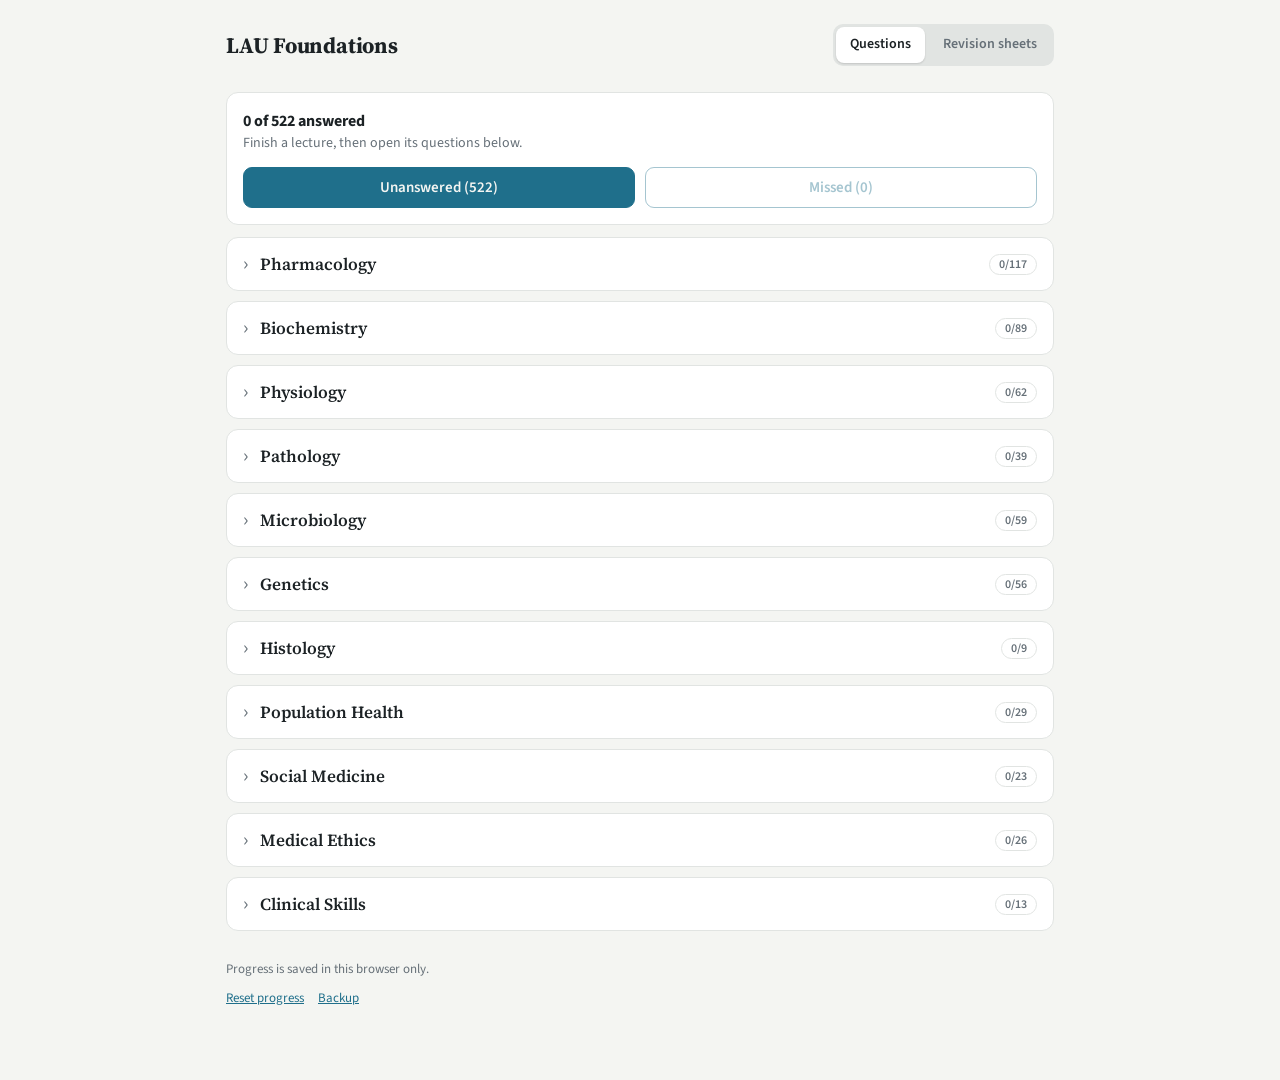
==== index.html @ 993e2dff "Create index.html" ====
<!doctype html>
<html lang="en"><head><meta charset="utf-8"><meta name="viewport" content="width=device-width,initial-scale=1,viewport-fit=cover"><meta name="robots" content="noindex,nofollow"></head><body>
<title>LAU Foundations QBank</title>
<link rel="preconnect" href="https://fonts.googleapis.com"><link rel="preconnect" href="https://fonts.gstatic.com" crossorigin>
<link rel="stylesheet" href="https://fonts.googleapis.com/css2?family=Source+Sans+3:wght@400;600;700&family=Source+Serif+4:wght@600;700&display=swap">
<style>
/* Layout: one narrow column; discipline accordion on home, one question at a time in practice, a single-page sheet per discipline. */
:root{--bg:#f4f5f2;--card:#fff;--ink:#1c2225;--mute:#667078;--line:#e1e4e2;--acc:#1f6f8b;--accbg:#e4f0f4;--ok:#1b7a4b;--okbg:#e4f3eb;--bad:#b3261e;--badbg:#fbeae9;
 --serif:"Source Serif 4",Georgia,"Times New Roman",serif;--sans:"Source Sans 3",-apple-system,BlinkMacSystemFont,"Segoe UI",Roboto,sans-serif}
@media (prefers-color-scheme:dark){:root:not([data-theme="light"]){--bg:#14181a;--card:#1d2225;--ink:#e6e9ea;--mute:#98a2a9;--line:#2c3236;--acc:#7cc0da;--accbg:#1a2b33;--ok:#6fcf97;--okbg:#14301f;--bad:#f28b82;--badbg:#3a1d1b;color-scheme:dark}}
:root[data-theme="dark"]{--bg:#14181a;--card:#1d2225;--ink:#e6e9ea;--mute:#98a2a9;--line:#2c3236;--acc:#7cc0da;--accbg:#1a2b33;--ok:#6fcf97;--okbg:#14301f;--bad:#f28b82;--badbg:#3a1d1b;color-scheme:dark}
*{box-sizing:border-box}
body{margin:0;background:var(--bg);color:var(--ink);font:16px/1.55 var(--sans);-webkit-text-size-adjust:100%}
main{max-width:860px;margin:0 auto;padding-block:16px 72px;padding-inline:16px}
header{display:flex;align-items:center;justify-content:space-between;gap:12px;flex-wrap:wrap;padding-block:8px 14px}
h1{font:700 22px/1.2 var(--serif);margin:0;letter-spacing:-.01em}
.tabs{display:flex;gap:4px;background:var(--line);padding:3px;border-radius:10px}
.tabs button{border:0;background:transparent;color:var(--mute);padding:7px 14px;border-radius:8px;font:inherit;font-size:14px;font-weight:600;cursor:pointer}
.tabs button.on{background:var(--card);color:var(--ink);box-shadow:0 1px 2px rgba(0,0,0,.14)}
.mute{color:var(--mute);font-size:14px}
.card{background:var(--card);border:1px solid var(--line);border-radius:12px;padding:16px;margin-block:12px}
button{font:inherit;cursor:pointer}button:focus-visible,summary:focus-visible{outline:2px solid var(--acc);outline-offset:2px}
.btn{background:var(--acc);color:var(--bg);border:1px solid var(--acc);border-radius:9px;padding:8px 16px;font-weight:600;font-size:15px}
.btn.ghost{background:transparent;color:var(--acc)}.btn.sm{padding:5px 12px;font-size:13px}.btn:disabled{opacity:.4;cursor:default}
.row{display:flex;gap:10px;align-items:center;flex-wrap:wrap}.grow{flex:1;min-width:0}
.quick{display:flex;gap:10px;flex-wrap:wrap;margin-top:12px}.quick .btn{flex:1;min-width:150px}
details.disc{background:var(--card);border:1px solid var(--line);border-radius:12px;margin-block:10px;overflow:hidden}
details.disc>summary{list-style:none;cursor:pointer;padding:14px 16px;display:flex;align-items:center;gap:12px;font:600 17px var(--serif)}
details.disc>summary::-webkit-details-marker{display:none}
details.disc>summary::before{content:"›";color:var(--mute);transition:transform .15s;font:20px/1 var(--sans)}
details.disc[open]>summary::before{transform:rotate(90deg)}
.pill{font:600 12px var(--sans);color:var(--mute);border:1px solid var(--line);border-radius:99px;padding:1px 9px;white-space:nowrap;font-variant-numeric:tabular-nums}
.lec{display:flex;align-items:center;gap:12px;padding:11px 16px;border-top:1px solid var(--line)}
.lec .t{flex:1;min-width:0}.lec .t b{font-weight:600}
.bar{height:5px;background:var(--line);border-radius:3px;overflow:hidden;margin-top:6px;max-width:220px}
.bar i{display:block;height:100%;background:var(--acc)}.bar i.g{background:var(--ok)}.bar i.r{background:var(--bad)}
.stat{font-variant-numeric:tabular-nums;font-size:13px;color:var(--mute);white-space:nowrap}
.qhead{display:flex;justify-content:space-between;gap:8px;align-items:center;flex-wrap:wrap}
.tag{display:inline-block;font-size:12px;padding:1px 9px;border-radius:99px;border:1px solid var(--line);color:var(--mute);margin:0 6px 6px 0}
.stem{font-size:17px;margin:6px 0 14px}
.opt{display:flex;gap:12px;width:100%;text-align:left;background:var(--card);color:var(--ink);border:1px solid var(--line);border-radius:10px;margin-block:8px;padding:11px 14px;font-size:16px}
.opt:hover:not(:disabled){border-color:var(--acc);background:var(--accbg)}
.opt b{color:var(--mute);min-width:1.1em}.opt span{min-width:0}.opt.right{border-color:var(--ok);background:var(--okbg)}.opt.wrong{border-color:var(--bad);background:var(--badbg)}.opt:disabled{cursor:default}
.exp{border-left:3px solid var(--acc);padding:2px 0 2px 14px;margin-top:14px}.exp.ok{border-color:var(--ok)}.exp.no{border-color:var(--bad)}
.exp .v{font-weight:700}.exp .src{margin-top:6px}
.prog{height:4px;background:var(--line);border-radius:2px;margin-block:10px 14px}.prog i{display:block;height:100%;background:var(--acc);border-radius:2px}
.score{font:700 36px/1.1 var(--serif);letter-spacing:-.02em}
.miss{padding:8px 0;border-top:1px solid var(--line);font-size:15px}
footer{margin-top:28px;color:var(--mute);font-size:13px}footer button{background:none;border:0;color:var(--acc);padding:0;margin-right:14px;font-size:13px;text-decoration:underline}
footer textarea{width:100%;min-height:90px;margin-top:8px;background:var(--card);color:var(--ink);border:1px solid var(--line);border-radius:8px;padding:8px;font:12px/1.4 ui-monospace,Menlo,monospace}
.chips{display:flex;gap:8px;flex-wrap:wrap;margin-block:6px 14px}.chip{border:1px solid var(--line);background:var(--card);color:var(--ink);border-radius:99px;padding:6px 13px;font-size:14px}
.chip.on{background:var(--acc);border-color:var(--acc);color:var(--bg)}
.sheet{background:var(--card);border:1px solid var(--line);border-radius:12px;padding:18px 20px}
.sheet h2{font:700 21px var(--serif);margin:0 0 2px}.sheet .cov{color:var(--mute);font-size:13px;margin-bottom:10px}
.sheet h3{font:700 12px var(--sans);text-transform:uppercase;letter-spacing:.08em;color:var(--acc);margin:16px 0 4px;border-bottom:1px solid var(--line);padding-bottom:3px}
.sheet ul{margin:0;padding-left:18px}.sheet li{margin-block:3px;font-size:15px;line-height:1.45}.sheet li::marker{color:var(--mute)}
[hidden]{display:none!important}
@media print{
 body{background:#fff;color:#000;font-size:10px}main{max-width:none;padding:0}header,.chips,.noprint,footer,#qview{display:none!important}
 .sheet{border:0;padding:0;column-count:2;column-gap:18px}.sheet h2,.sheet .cov{column-span:all}.sheet li{font-size:9px;line-height:1.28;margin:1.5px 0;break-inside:avoid}
 .sheet h3{font-size:8.5px;margin:7px 0 2px;color:#000;break-after:avoid}@page{margin:9mm}
}
</style>
<main>
<header><h1>LAU Foundations</h1>
 <div class="tabs noprint"><button id="tq" class="on">Questions</button><button id="ts">Revision sheets</button></div></header>

<section id="qhome">
 <div class="card"><div class="row"><div class="grow"><b id="tot"></b><div class="mute" id="totsub"></div></div></div>
  <div class="quick"><button class="btn" id="qnew">Unanswered</button><button class="btn ghost" id="qmiss">Missed</button></div></div>
 <div id="tree"></div>
 <footer><div id="sync" style="margin-bottom:8px"></div>
  <button id="rst">Reset progress</button><button id="bk">Backup</button>
  <div id="bkbox" hidden><div class="mute">Copy this text to keep a backup. To restore, paste a backup here and press Restore.</div><textarea id="bktext" spellcheck="false"></textarea><div class="row" style="margin-top:6px"><button class="btn sm" id="bkrestore">Restore</button></div></div></footer>
</section>

<section id="qview" hidden></section>

<section id="sheets" hidden>
 <div class="chips noprint" id="chips"></div><div class="row noprint" style="margin-bottom:10px"><button class="btn sm" id="print">Print / save PDF</button><span class="mute" id="printnote">One page per discipline.</span></div>
 <div class="sheet" id="sheet"></div>
</section>
</main>
<script>
const Q = [{"id":"FND-BIO-L01-01","block":"Foundations","lecture":"L01 Intro to Biochemistry and Cell Structure","discipline":"Biochemistry","style":"LAU","stem":"A child with CFTR ΔF508 has no chloride channel at the apical membrane of airway cells, although the mutant protein can still conduct chloride. What happens to the mutant protein?","options":{"A":"It lacks mannose-6-phosphate and is secreted","B":"It is retained in the ER and degraded (ERAD)","C":"It is never translated on ER-bound ribosomes","D":"It is imported into peroxisomes by an SKL signal","E":"It is retrieved from the Golgi by a KDEL signal"},"answer":"B","explanation":"ΔF508 CFTR is misfolded but functional; ER quality control retains it and degrades it (ERAD), so it never reaches the apical membrane. A: Missing M6P with secretion of the enzymes is I-cell disease. C: CFTR is a membrane protein, made on ER-bound ribosomes. D: SKL targets cytosolic proteins to peroxisomes. E: KDEL retrieval applies to ER-resident proteins, not CFTR.","source_slide":"L01 Intro to Biochemistry and Cell Structure, slide 23"},{"id":"FND-BIO-L01-02","block":"Foundations","lecture":"L01 Intro to Biochemistry and Cell Structure","discipline":"Biochemistry","style":"LAU","stem":"A 7-year-old boy, developmentally normal until age 6, has progressive loss of vision, hearing and motor skills, with adrenal insufficiency. Plasma very-long-chain fatty acids are elevated. What is the primary defect?","options":{"A":"Peroxisomal biogenesis","B":"Lysosomal enzyme targeting","C":"An mtDNA-encoded respiratory chain protein","D":"Carnitine palmitoyltransferase I","E":"ABCD1 peroxisomal membrane transporter"},"answer":"E","explanation":"X-linked adrenoleukodystrophy: ABCD1 mutation impairs peroxisomal oxidation of VLCFAs, which accumulate in the nervous system and adrenals; onset at 5–10 years. A: Biogenesis defects (Zellweger) present in infancy and are fatal in the first year. B: Mistargeting of lysosomal enzymes is I-cell disease. C: mtDNA disorders are maternally inherited and don't raise VLCFAs. D: CPT-I carries long-chain, not very-long-chain, fatty acids and causes hypoketotic hypoglycemia.","source_slide":"L01 Intro to Biochemistry and Cell Structure, slides 32–34"},{"id":"FND-BIO-L01-03","block":"Foundations","lecture":"L01 Intro to Biochemistry and Cell Structure","discipline":"Biochemistry","style":"LAU","stem":"A mitochondrial myopathy affects a mother and all her children with very different severity. Which statement best explains this pattern?","options":{"A":"Maternal inheritance with heteroplasmy","B":"Autosomal dominant inheritance with incomplete penetrance","C":"X-linked inheritance with lyonization","D":"Mutation in a nuclear gene encoding a mitochondrial protein","E":"Genomic imprinting"},"answer":"A","explanation":"mtDNA comes from the oocyte; differing proportions of mutant mtDNA (heteroplasmy) cause variable severity. B: Would allow paternal transmission. C: Lyonization applies to X-linked genes. D: Nuclear-encoded defects follow Mendelian inheritance. E: Imprinting involves parent-specific gene silencing, not mtDNA.","source_slide":"L01 Intro to Biochemistry and Cell Structure, slide 27"},{"id":"FND-BIO-L01-04","block":"Foundations","lecture":"L01 Intro to Biochemistry and Cell Structure","discipline":"Biochemistry","style":"Step1","stem":"A 2-month-old has hypotonia, seizures, dysmorphic features and an enlarged liver. Plasma very-long-chain fatty acids and phytanic acid are elevated, and plasmalogens are low. What is the underlying defect?","options":{"A":"ABCD1 peroxisomal transporter","B":"Phytanoyl-CoA α-hydroxylase","C":"Lysosomal acid α-glucosidase","D":"N-acetylglucosamine phosphotransferase","E":"Peroxisomal biogenesis"},"answer":"E","explanation":"Zellweger syndrome: without functional peroxisomes, VLCFA and phytanic acid oxidation, plasmalogen and bile acid synthesis all fail; fatal in the first year. A: X-ALD affects VLCFA transport only and starts at 5–10 years. B: Refsum disease raises phytanic acid alone, with onset in childhood or adolescence. C: Acid α-glucosidase deficiency is Pompe disease (lysosomal glycogen). D: This is I-cell disease (lysosomal enzyme mistargeting).","source_slide":"L01 Intro to Biochemistry and Cell Structure, slides 32, 35"},{"id":"FND-BIO-L02-01","block":"Foundations","lecture":"L02 Cell Structure","discipline":"Biochemistry","style":"LAU","stem":"A patient receiving paclitaxel develops neutropenia. How does paclitaxel arrest dividing cells?","options":{"A":"Blocks tubulin polymerization","B":"Stabilizes microtubules","C":"Inhibits actin polymerization","D":"Inhibits dynein ATPase","E":"Cross-links intermediate filaments"},"answer":"B","explanation":"Taxanes stabilize microtubules, freezing the mitotic spindle. A: Blocking polymerization is vincristine/vinblastine (and colchicine). C: Actin isn't the target. D: Dynein isn't directly inhibited. E: Intermediate filaments aren't targeted.","source_slide":"L02 Cell Structure, slide 19"},{"id":"FND-BIO-L02-02","block":"Foundations","lecture":"L02 Cell Structure","discipline":"Biochemistry","style":"LAU","stem":"A protein is made with an N-terminal hydrophobic signal sequence and a KDEL sequence near its C-terminus. Where will it finally reside?","options":{"A":"Lysosome","B":"Peroxisome","C":"Extracellular fluid","D":"ER lumen","E":"Nucleus"},"answer":"D","explanation":"The signal sequence brings it into the ER on ER-bound ribosomes; KDEL keeps it in the ER or returns it from the Golgi. A: Lysosomal proteins need mannose-6-phosphate. B: Peroxisomal proteins carry SKL and are made on free ribosomes. C: Secreted proteins also start with a signal sequence, but KDEL retains this one. E: Nuclear proteins use basic NLS sequences and are made on free ribosomes.","source_slide":"L02 Cell Structure, slides 30–32"},{"id":"FND-BIO-L02-03","block":"Foundations","lecture":"L02 Cell Structure","discipline":"Biochemistry","style":"Step1","stem":"A 14-month-old boy has coarse facial features, restricted joint movement, and developmental delay. Plasma levels of multiple lysosomal hydrolases are markedly elevated. Which enzyme is deficient?","options":{"A":"Hexosaminidase A","B":"Glucocerebrosidase","C":"N-acetylglucosamine-1-phosphotransferase","D":"α-L-iduronidase","E":"Acid α-glucosidase"},"answer":"C","explanation":"I-cell disease: no mannose-6-phosphate tagging in the Golgi, so lysosomal enzymes are secreted into plasma. A: Tay-Sachs. B: Gaucher. D: Hurler. E: Pompe. None of these raise plasma levels of multiple hydrolases.","source_slide":"L02 Cell Structure, slides 33–35"},{"id":"FND-BIO-L02-04","block":"Foundations","lecture":"L02 Cell Structure","discipline":"Biochemistry","style":"Step1","stem":"A 3-year-old boy has eczema, recurrent otitis media, and bloody diarrhea. Platelets are low and small. His maternal uncle had similar problems. Which cellular process is defective?","options":{"A":"Microtubule polymerization","B":"Dynein arm function","C":"Keratin filament assembly","D":"Actin cytoskeleton organization","E":"Lysosomal enzyme targeting"},"answer":"D","explanation":"Wiskott–Aldrich syndrome (X-linked, WAS protein) disrupts actin organization in blood cells: eczema, infections, thrombocytopenia with small platelets. A: Microtubule defects don't give this triad. B: Dynein defects cause Kartagener syndrome. C: Keratin defects cause epidermolysis bullosa simplex. E: Mistargeting causes I-cell disease.","source_slide":"L02 Cell Structure, slide 22"},{"id":"FND-BIO-L02-05","block":"Foundations","lecture":"L02 Cell Structure","discipline":"Biochemistry","style":"LAU","stem":"A lab uses fluorescent annexin V to identify apoptotic cells in culture. What does annexin V binding detect?","options":{"A":"Phosphatidylcholine moved to the inner leaflet","B":"Cholesterol depleted from lipid rafts","C":"Phosphatidylserine exposed on the outer leaflet","D":"Sphingomyelin hydrolyzed by phospholipase C","E":"Phosphatidylinositol cleaved for signaling"},"answer":"C","explanation":"PS is normally kept in the inner leaflet by ATP-dependent flippases; its exposure on the outer leaflet is the \"eat-me\" signal of apoptotic cells, detected with annexin V. A: PC is normally in the outer leaflet; its position isn't the marker. B: Raft cholesterol isn't what annexin V binds. D: Phospholipase C (e.g., C. perfringens alpha toxin) lyses membranes; it isn't an apoptosis marker. E: PI signaling happens on the inner leaflet.","source_slide":"L02 Cell Structure, slide 10"},{"id":"FND-BIO-L02-06","block":"Foundations","lecture":"L02 Cell Structure","discipline":"Biochemistry","style":"LAU","stem":"How does cholesterol affect the fluidity of the plasma membrane?","options":{"A":"Less fluid at body temperature; prevents freezing at low temperature","B":"More fluid at body temperature; tighter packing at low temperature","C":"More fluid at all temperatures","D":"Less fluid at all temperatures","E":"No effect on fluidity; it only forms lipid rafts"},"answer":"A","explanation":"Cholesterol is a fluidity buffer: at body temperature it restricts tail movement (less fluid, less permeable), and at low temperature it prevents tight packing. B: That reverses both effects. C: Cis-unsaturated tails and ethanol increase fluidity; cholesterol doesn't. D: At low temperature it keeps the membrane from freezing. E: Rafts are one role, but cholesterol also buffers fluidity.","source_slide":"L02 Cell Structure, slide 11"},{"id":"FND-BIO-L04-01","block":"Foundations","lecture":"L04 Protein Structure","discipline":"Biochemistry","style":"LAU","stem":"Which amino acid is most likely to act as a proton donor/acceptor in an enzyme active site at physiological pH?","options":{"A":"Histidine","B":"Lysine","C":"Arginine","D":"Leucine","E":"Glycine"},"answer":"A","explanation":"Histidine's imidazole pKa (~6) lets it switch between protonated and unprotonated states at pH 7.4. B: Lysine (pKa ~10.5) stays protonated. C: Arginine (pKa ~12.5) is always positive. D: Leucine is nonpolar. E: Glycine has no ionizable side chain.","source_slide":"L04 Protein Structure, slide 17"},{"id":"FND-BIO-L04-02","block":"Foundations","lecture":"L04 Protein Structure","discipline":"Biochemistry","style":"LAU","stem":"Proline and glycine both destabilize an α helix, but for different reasons. Why does glycine do so?","options":{"A":"Its rigid ring introduces a kink","B":"Its bulky side chain clashes with neighbors","C":"Its charge opposes the helix dipole","D":"It forms disulfide cross-links","E":"Its high conformational flexibility"},"answer":"E","explanation":"Glycine's side chain is only a hydrogen, so it is unusually flexible and coiling it into a helix is unfavorable. A: The rigid ring and kink describe proline, the helix breaker. B: Glycine has the smallest side chain. C: Glycine's side chain is uncharged. D: Cysteine forms disulfides.","source_slide":"L04 Protein Structure, slides 32, 50"},{"id":"FND-BIO-L04-03","block":"Foundations","lecture":"L04 Protein Structure","discipline":"Biochemistry","style":"LAU","stem":"A lab estimates protein concentration in a sample by measuring absorbance at 280 nm. Which residues mainly produce this signal?","options":{"A":"Phenylalanine and leucine","B":"Cysteine and methionine","C":"Histidine and arginine","D":"Tryptophan and tyrosine","E":"Proline and glycine"},"answer":"D","explanation":"Trp and Tyr absorb strongly at 280 nm. A: Phe absorbs weakly (~257 nm) and leucine not at all. B: Sulfur residues aren't the basis. C: Basic residues don't absorb at 280 nm. E: Neither absorbs at 280 nm.","source_slide":"L04 Protein Structure, slide 14"},{"id":"FND-BIO-L04-04","block":"Foundations","lecture":"L04 Protein Structure","discipline":"Biochemistry","style":"LAU","stem":"Which feature distinguishes the disease-causing prion protein (PrPSc) from normal PrPC?","options":{"A":"Different sequence; α-helix rich","B":"Same sequence; α-helix rich, protease-sensitive","C":"Same sequence; β-sheet rich, protease-resistant","D":"Different sequence; β-sheet rich, soluble","E":"Same sequence; no secondary structure"},"answer":"C","explanation":"PrPSc has the same sequence as PrPC but a β-sheet-rich, insoluble, protease-resistant conformation that templates conversion of PrPC. A, D: The sequence is identical. B: This describes normal PrPC. E: PrPSc is refolded, not unstructured.","source_slide":"L04 Protein Structure, slide 45"},{"id":"FND-BIO-L04-05","block":"Foundations","lecture":"L04 Protein Structure","discipline":"Biochemistry","style":"LAU","stem":"Which chaperone binds exposed hydrophobic patches on a nascent polypeptide, keeping it unfolded until synthesis is complete?","options":{"A":"Hsp70","B":"Proteasome","C":"Ubiquitin","D":"Signal recognition particle","E":"Chaperonin (Hsp60)"},"answer":"A","explanation":"Hsp70 (with Hsp40) holds nascent chains unfolded and prevents aggregation until synthesis is complete. B: The proteasome degrades proteins. C: Ubiquitin tags misfolded proteins for degradation. D: SRP targets ribosomes to the ER. E: Chaperonins form a barrel-shaped protected chamber in which the protein folds.","source_slide":"L04 Protein Structure, slide 43"},{"id":"FND-BIO-L04-06","block":"Foundations","lecture":"L04 Protein Structure","discipline":"Biochemistry","style":"Step1","stem":"A 66-year-old woman has rapidly progressive dementia and myoclonus over 5 months; MRI shows cortical diffusion restriction. At autopsy, the brain shows spongiform change. What is the pathogenic mechanism?","options":{"A":"Hyperphosphorylated tau forming neurofibrillary tangles","B":"Trinucleotide repeat expansion in a nuclear gene","C":"α-Synuclein aggregates in Lewy bodies","D":"Misfolded protein that converts normal protein to its β-sheet form","E":"Viral infection of oligodendrocytes"},"answer":"D","explanation":"Creutzfeldt–Jakob disease: PrPSc templates PrPC conversion to a β-sheet, protease-resistant form. A: Tau tangles are Alzheimer disease. B: Repeat expansion is Huntington disease. C: Lewy bodies are Parkinson disease. E: JC virus in oligodendrocytes causes PML.","source_slide":"L04 Protein Structure, slides 5, 45"},{"id":"FND-BIO-L04-07","block":"Foundations","lecture":"L04 Protein Structure","discipline":"Biochemistry","style":"LAU","stem":"A patient with Z-variant α1-antitrypsin develops cirrhosis. Which mechanism best explains the liver damage?","options":{"A":"Loss of function: low plasma levels leave the liver unprotected","B":"Prion-like templating of normal α1-antitrypsin","C":"Toxic gain of function: polymers accumulate in hepatocytes","D":"Mistargeting for lack of mannose-6-phosphate","E":"ER retention and ERAD of a protein that stays soluble"},"answer":"C","explanation":"Z-variant α1-antitrypsin misfolds and polymerizes in hepatocytes: a toxic gain of function that damages the liver, while its absence from plasma causes emphysema. A: Low plasma levels explain the lung disease, not the liver disease. B: Templated conversion is specific to prions. D: Missing M6P is I-cell disease. E: Retention and degradation without aggregation is ΔF508 CFTR (loss of function).","source_slide":"L04 Protein Structure, slide 44"},{"id":"FND-BIO-L04-08","block":"Foundations","lecture":"L04 Protein Structure","discipline":"Biochemistry","style":"LAU","stem":"A patient's missense variant gives a high-confidence AlphaFold model with no visible change in the overall fold. What is the best conclusion?","options":{"A":"It is benign, because the fold is preserved","B":"It cannot be called benign on this basis","C":"It is pathogenic, because AlphaFold models are static","D":"It must lie in an intrinsically disordered region","E":"The model is invalid for a single protein"},"answer":"B","explanation":"AlphaFold can't reliably predict how a point mutation affects stability or function; a variant can abolish catalysis, binding or trafficking without changing the fold, so conservation and functional data are still needed. A: A preserved fold doesn't mean preserved function. C: Being static is a limitation, not evidence of pathogenicity. D: Disordered regions are where AlphaFold is weak, so a high-confidence model argues against this. E: Single proteins are what AlphaFold predicts best.","source_slide":"L04 Protein Structure, slides 48–51"},{"id":"FND-BIO-L05-01","block":"Foundations","lecture":"L05 Enzyme Kinetics","discipline":"Biochemistry","style":"LAU","stem":"In the presence of an inhibitor, an enzyme's Lineweaver–Burk plot shows the same y-intercept but an x-intercept closer to zero. What type of inhibitor is it?","options":{"A":"Pure non-competitive","B":"Competitive","C":"Uncompetitive","D":"Irreversible","E":"Allosteric activator"},"answer":"B","explanation":"Same y-intercept = unchanged Vmax; x-intercept (−1/Km) closer to zero = increased Km → competitive. A: Non-competitive raises the y-intercept (↓Vmax) with the same x-intercept. C: Uncompetitive gives parallel lines (both change). D: Irreversible inhibition lowers Vmax. E: An activator wouldn't raise Km.","source_slide":"L05 Enzyme Kinetics, slides 30, 35"},{"id":"FND-BIO-L05-02","block":"Foundations","lecture":"L05 Enzyme Kinetics","discipline":"Biochemistry","style":"LAU","stem":"Blood glucose is ~5 mM between meals. Hexokinase has a Km for glucose of ~0.05 mM and glucokinase ~6 mM. Which statement is correct?","options":{"A":"Glucokinase works near Vmax between meals","B":"Both work at about half Vmax","C":"Hexokinase has lower affinity for glucose","D":"Glucokinase is mainly found in erythrocytes","E":"Hexokinase works near Vmax between meals"},"answer":"E","explanation":"With [S] ≫ Km (5 vs 0.05 mM), hexokinase is saturated. A: Glucokinase, at [S] below its Km, runs well below Vmax and speeds up as glucose rises after meals. B: Only glucokinase is near half Vmax. C: Hexokinase has the lower Km, so higher affinity. D: Glucokinase is hepatic; RBCs use hexokinase.","source_slide":"L05 Enzyme Kinetics, slides 26–27"},{"id":"FND-BIO-L05-03","block":"Foundations","lecture":"L05 Enzyme Kinetics","discipline":"Biochemistry","style":"LAU","stem":"Which statement about enzymes as catalysts is correct?","options":{"A":"They make ΔG more negative","B":"They shift equilibrium toward products","C":"They lower the activation energy without changing equilibrium","D":"They are consumed in the reaction","E":"Their active sites are most complementary to the substrate's ground state"},"answer":"C","explanation":"Enzymes lower activation energy; equilibrium and ΔG are unchanged and the enzyme is regenerated. A: ΔG is unaffected. B: Equilibrium is unaffected. D: Enzymes aren't consumed. E: Active sites best fit the transition state.","source_slide":"L05 Enzyme Kinetics, slides 18, 23"},{"id":"FND-BIO-L05-04","block":"Foundations","lecture":"L05 Enzyme Kinetics","discipline":"Biochemistry","style":"LAU","stem":"An inhibitor binds only to the enzyme–substrate complex. How do apparent Km and Vmax change?","options":{"A":"Km ↓, Vmax ↓","B":"Km ↑, Vmax unchanged","C":"Km unchanged, Vmax ↓","D":"Km ↑, Vmax ↑","E":"Both unchanged"},"answer":"A","explanation":"Uncompetitive inhibition lowers both Vmax and apparent Km (binding ES pulls the equilibrium toward ES). B: That's competitive. C: That's pure non-competitive. D: Inhibitors don't raise Vmax. E: Binding ES necessarily changes kinetics.","source_slide":"L05 Enzyme Kinetics, slides 40–41"},{"id":"FND-BIO-L05-05","block":"Foundations","lecture":"L05 Enzyme Kinetics","discipline":"Biochemistry","style":"LAU","stem":"A regulatory enzyme gives a sigmoidal velocity vs [S] curve and is inhibited by the final product of its pathway. Which terms best describe it?","options":{"A":"Michaelis–Menten enzyme; competitive inhibition","B":"Allosteric enzyme; feedback inhibition","C":"Zymogen; proteolytic activation","D":"Isozyme; covalent modification","E":"Monomeric enzyme; uncompetitive inhibition"},"answer":"B","explanation":"Sigmoidal kinetics = allosteric (usually multisubunit) enzyme; end-product inhibition = feedback inhibition. A: Michaelis–Menten enzymes give hyperbolic curves. C: Zymogens are inactive precursors. D: Isozymes are different proteins catalyzing the same reaction. E: Allosteric enzymes are usually multimeric.","source_slide":"L05 Enzyme Kinetics, slides 42–45"},{"id":"FND-BIO-L05-06","block":"Foundations","lecture":"L05 Enzyme Kinetics","discipline":"Biochemistry","style":"Step1","stem":"A 28-year-old man of East Asian descent develops facial flushing, tachycardia, and nausea after half a glass of wine. Which enzyme variant best explains this?","options":{"A":"Low-activity alcohol dehydrogenase","B":"Overactive CYP2E1","C":"Deficient catalase","D":"Deficient high-affinity aldehyde dehydrogenase","E":"Low-affinity glucokinase"},"answer":"D","explanation":"Lacking the low-Km (high-affinity) ALDH2 lets acetaldehyde accumulate, causing flushing. A: Low ADH activity would reduce acetaldehyde formation. B: CYP2E1 induction doesn't explain acute flushing. C: Catalase is a minor ethanol pathway. E: Glucokinase is unrelated.","source_slide":"L05 Enzyme Kinetics, slide 28"},{"id":"FND-BIO-L05-07","block":"Foundations","lecture":"L05 Enzyme Kinetics","discipline":"Biochemistry","style":"Step1","stem":"A farmer arrives 12 hours after organophosphate pesticide exposure with salivation, bradycardia and muscle fasciculations. Atropine reduces the secretions, but pralidoxime has no effect. Why?","options":{"A":"Organophosphates are reversible inhibitors that have washed out","B":"Pralidoxime works only by blocking muscarinic receptors","C":"Organophosphates block acetylcholine synthesis, not breakdown","D":"Atropine has already reactivated the enzyme","E":"The phosphorylated AChE has aged and is permanently inhibited"},"answer":"E","explanation":"Organophosphates phosphorylate the catalytic serine of AChE (irreversible inhibition). Pralidoxime removes the phosphate only before the adduct \"ages\"; after that, recovery waits on new enzyme over weeks, while atropine still blocks muscarinic effects. A: They are irreversible, covalent inhibitors. B: Blocking muscarinic receptors is atropine's action. C: They block ACh breakdown, so ACh accumulates. D: Atropine is a receptor blocker and doesn't act on AChE.","source_slide":"L05 Enzyme Kinetics, slide 33"},{"id":"FND-BIO-L05-08","block":"Foundations","lecture":"L05 Enzyme Kinetics","discipline":"Biochemistry","style":"LAU","stem":"FAD stays tightly bound to its enzyme throughout catalysis, whereas NAD⁺ binds, is reduced and dissociates. How are these coenzymes classified?","options":{"A":"FAD: co-substrate; NAD⁺: prosthetic group","B":"Both are metal-ion cofactors","C":"FAD: apoenzyme; NAD⁺: holoenzyme","D":"FAD: prosthetic group; NAD⁺: co-substrate","E":"Both are allosteric effectors"},"answer":"D","explanation":"Coenzymes that associate permanently are prosthetic groups (FAD); those that associate transiently are co-substrates (NAD⁺). A: Reversed. B: Both are organic, vitamin-derived coenzymes, not metal ions. C: The apoenzyme is the protein part; the holoenzyme is protein plus cofactor. E: Allosteric effectors bind a separate site to regulate activity; these take part in the reaction.","source_slide":"L05 Enzyme Kinetics, slides 11–13"},{"id":"FND-BIO-L06-01","block":"Foundations","lecture":"L06 Cell Signaling","discipline":"Biochemistry","style":"LAU","stem":"Cortisol binds an intracellular receptor that acts as a transcription factor. Which other messenger uses the same receptor superfamily?","options":{"A":"Epinephrine","B":"Thyroid hormone","C":"Insulin","D":"Interleukin-2","E":"Acetylcholine"},"answer":"B","explanation":"Lipophilic messengers (steroids, thyroid hormone, retinoic acid, vitamin D) cross the membrane and bind the steroid/thyroid hormone receptor superfamily. A: Catecholamines are polar and bind surface receptors. C: Insulin is a polypeptide acting on a surface receptor tyrosine kinase. D: Cytokines are proteins that use surface receptors. E: Acetylcholine acts on surface ion channel (nicotinic) receptors.","source_slide":"L06 Cell Signaling, slides 19, 21"},{"id":"FND-BIO-L06-02","block":"Foundations","lecture":"L06 Cell Signaling","discipline":"Biochemistry","style":"LAU","stem":"Endothelial cells release prostacyclin, which relaxes the adjacent vascular smooth muscle. This is an example of which signaling mode?","options":{"A":"Endocrine","B":"Autocrine","C":"Direct via gap junctions","D":"Direct via surface receptor contact","E":"Paracrine"},"answer":"E","explanation":"PGI2 from endothelial cells acts on nearby cells of a different type (smooth muscle): paracrine. A: Endocrine signals travel in the blood to distant cells. B: Autocrine acts on the secreting cell or cells of the same type. C: Gap junctions pass small molecules such as Ca²⁺ directly between cells. D: Direct signaling through surface receptors needs cell-to-cell contact, as in the immune system.","source_slide":"L06 Cell Signaling, slides 10, 17"},{"id":"FND-BIO-L06-03","block":"Foundations","lecture":"L06 Cell Signaling","discipline":"Biochemistry","style":"LAU","stem":"Compared with aspirin, a glucocorticoid reduces synthesis of a broader range of eicosanoids, including leukotrienes. Why?","options":{"A":"It inhibits cyclooxygenase irreversibly","B":"It inhibits phospholipase C, blocking IP3 and DAG","C":"It blocks prostaglandin receptors on target cells","D":"It inhibits phospholipase A2, so arachidonic acid isn't released","E":"It inhibits adenylyl cyclase in injured cells"},"answer":"D","explanation":"Glucocorticoids inhibit PLA2, which releases arachidonic acid from membrane phospholipids, so the whole eicosanoid cascade shuts down; aspirin and NSAIDs inhibit only downstream COX. A: Irreversible COX inhibition is aspirin's action, which spares leukotrienes. B: PLC makes IP3 and DAG, not arachidonate. C: Receptor blockade wouldn't reduce synthesis. E: Adenylyl cyclase makes cAMP, not eicosanoids.","source_slide":"L06 Cell Signaling, slide 16"},{"id":"FND-BIO-L06-04","block":"Foundations","lecture":"L06 Cell Signaling","discipline":"Biochemistry","style":"Step1","stem":"A 37-year-old woman has leg weakness that worsens with walking and recovers with rest, slurred speech after long phone calls, and ptosis by evening. What is the mechanism of her disease?","options":{"A":"Antibodies against presynaptic voltage-gated Ca²⁺ channels","B":"Loss of acetylcholinesterase activity","C":"Blockade of ACh release by a bacterial toxin","D":"Demyelination of motor neurons","E":"Antibodies against nicotinic ACh receptors"},"answer":"E","explanation":"Myasthenia gravis: anti-AChR antibodies cross-link receptors, which are endocytosed and degraded, giving fatigable weakness. A: Lambert–Eaton (improves with use). B: Loss of AChE would increase ACh effect. C: Botulism (descending paralysis, not fatigable pattern). D: Demyelination gives a different pattern (e.g., Guillain–Barré).","source_slide":"L06 Cell Signaling, slides 30–32"},{"id":"FND-BIO-L06-05","block":"Foundations","lecture":"L06 Cell Signaling","discipline":"Biochemistry","style":"LAU","stem":"Cortisol enters a cell and binds the glucocorticoid receptor in the cytoplasm. What happens next?","options":{"A":"The receptor autophosphorylates and recruits Grb2","B":"The receptor activates Gs, raising cAMP","C":"The receptor opens an ion channel in the membrane","D":"Heat shock proteins dissociate, exposing an NLS","E":"The receptor binds its response element in the cytoplasm"},"answer":"D","explanation":"Cortisol binding changes the receptor's conformation: it releases its heat shock proteins, exposing a nuclear localization signal, then dimerizes and moves to the nucleus to bind the hormone-response element. A: Autophosphorylation and Grb2 are RTK signaling. B: Gs and cAMP are GPCR signaling. C: Ion channel receptors are surface receptors for neurotransmitters. E: The hormone-response element is DNA, in the nucleus.","source_slide":"L06 Cell Signaling, slide 22"},{"id":"FND-BIO-L06-06","block":"Foundations","lecture":"L06 Cell Signaling","discipline":"Biochemistry","style":"LAU","stem":"In myasthenia gravis, antibodies reduce the number of nicotinic ACh receptors. Why does pyridostigmine improve muscle strength?","options":{"A":"It stimulates synthesis of new receptors","B":"More ACh reaches the remaining receptors","C":"It blocks binding of anti-receptor antibodies","D":"It irreversibly inactivates acetylcholinesterase","E":"It acts directly as a nicotinic agonist"},"answer":"B","explanation":"Pyridostigmine is a reversible acetylcholinesterase inhibitor: ACh accumulates in the cleft, so the fewer remaining receptors are occupied more often. It is symptomatic, so immunosuppressants are added. A: It doesn't increase receptor synthesis. C: Antibody production is reduced by immunosuppressants, not by AChE inhibitors. D: Pyridostigmine is reversible; irreversible AChE inhibitors are nerve agents. E: It acts on the enzyme, not on the receptor.","source_slide":"L06 Cell Signaling, slide 32"},{"id":"FND-BIO-L07-01","block":"Foundations","lecture":"L07 Intracellular Signal Transduction","discipline":"Biochemistry","style":"LAU","stem":"Cholera toxin and pertussis toxin act on opposite G proteins, yet both raise intracellular cAMP. Which pair of mechanisms is correct?","options":{"A":"Cholera activates Gi; pertussis activates Gs","B":"Both inhibit phosphodiesterase","C":"Cholera locks Gs active; pertussis blocks Gi","D":"Cholera blocks Gq; pertussis activates PLC","E":"Both directly activate adenylyl cyclase"},"answer":"C","explanation":"Cholera ADP-ribosylates Gαs (no GTPase → stays on); pertussis ADP-ribosylates Gi (can't inhibit AC). A: Reversed. B: PDE isn't the target. D: Gq and PLC aren't involved. E: Both act via G proteins, not AC directly.","source_slide":"L07 Signal Transduction, VI slides 19–20"},{"id":"FND-BIO-L07-02","block":"Foundations","lecture":"L07 Intracellular Signal Transduction","discipline":"Biochemistry","style":"LAU","stem":"A hormone activates a Gq-coupled receptor on a smooth muscle cell. Which second messenger directly releases Ca²⁺ from the ER?","options":{"A":"Diacylglycerol","B":"PIP3","C":"cAMP","D":"cGMP","E":"Inositol trisphosphate"},"answer":"E","explanation":"Gq activates phospholipase C, which cleaves PIP2 into IP3 and DAG; IP3 opens Ca²⁺ channels in the ER. A: DAG stays in the membrane and, with Ca²⁺, activates PKC. B: PIP3 is made by PI3-kinase and serves as a PH-domain docking site. C: cAMP is made by adenylyl cyclase (Gs). D: cGMP is made by guanylyl cyclase.","source_slide":"L07 Signal Transduction, VI slide 29; VII slides 8–9"},{"id":"FND-BIO-L07-03","block":"Foundations","lecture":"L07 Intracellular Signal Transduction","discipline":"Biochemistry","style":"LAU","stem":"After an RTK autophosphorylates, which protein links it to Ras activation by binding phosphotyrosine through an SH2 domain?","options":{"A":"Raf","B":"STAT","C":"Smad4","D":"Grb2","E":"PKA"},"answer":"D","explanation":"Grb2 binds phosphotyrosine via SH2 and recruits SOS (a Ras GEF) via SH3. A: Raf acts downstream of Ras. B: STATs bind JAK-phosphorylated cytokine receptors. C: Smad4 is in TGF-β signaling. E: PKA is cAMP-dependent.","source_slide":"L07 Signal Transduction, VII slide 6"},{"id":"FND-BIO-L07-04","block":"Foundations","lecture":"L07 Intracellular Signal Transduction","discipline":"Biochemistry","style":"LAU","stem":"TGF-β binds its type II receptor. What is the next step in the pathway?","options":{"A":"The receptor autophosphorylates on tyrosine","B":"Type II receptor phosphorylates type I on serine","C":"JAK phosphorylates the receptor","D":"Type I receptor phosphorylates Smad4","E":"R-Smad binds DNA without Smad4"},"answer":"B","explanation":"TGF-β receptors are serine/threonine kinases: ligand-bound type II recruits and phosphorylates type I, which phosphorylates an R-Smad; R-Smad joins Smad4 and regulates transcription in the nucleus. A: Tyrosine autophosphorylation is RTK signaling. C: JAK is used by cytokine receptors. D: Smad4 (Co-Smad) is not phosphorylated. E: R-Smad acts in a complex with Smad4.","source_slide":"L07 Signal Transduction, VII slides 19–21"},{"id":"FND-BIO-L07-05","block":"Foundations","lecture":"L07 Intracellular Signal Transduction","discipline":"Biochemistry","style":"Step1","stem":"A 9-month-old boy has recurrent severe infections, chronic diarrhea, and failure to thrive. He has almost no circulating T cells and his thymic shadow is absent. His maternal uncle died in infancy of infections. Which gene is most likely mutated?","options":{"A":"IL2RG","B":"ADA","C":"BTK","D":"WAS","E":"CD40L"},"answer":"A","explanation":"X-linked SCID: common γ chain (IL2RG) shared by many cytokine receptors. B: ADA deficiency causes autosomal recessive SCID. C: BTK causes X-linked agammaglobulinemia (B cells absent, T cells normal). D: WAS causes eczema, thrombocytopenia, infections. E: CD40L causes hyper-IgM syndrome.","source_slide":"L07 Signal Transduction, VII slide 18"},{"id":"FND-BIO-L07-06","block":"Foundations","lecture":"L07 Intracellular Signal Transduction","discipline":"Biochemistry","style":"Step1","stem":"A 14-year-old has multiple café-au-lait macules, axillary freckling, and cutaneous neurofibromas. The defective protein normally does what?","options":{"A":"Stimulates GDP release from Ras","B":"Phosphorylates STAT proteins","C":"Inhibits adenylyl cyclase","D":"Stimulates GTP hydrolysis by Ras","E":"Degrades cGMP"},"answer":"D","explanation":"Neurofibromin (NF1) is a Ras GAP; its loss keeps Ras active. A: That's a GEF (e.g., SOS), which activates Ras. B: JAK phosphorylates STATs. C: Gi inhibits adenylyl cyclase. E: Phosphodiesterases degrade cGMP.","source_slide":"L07 Signal Transduction, VI slide 21"},{"id":"FND-BIO-L07-07","block":"Foundations","lecture":"L07 Intracellular Signal Transduction","discipline":"Biochemistry","style":"LAU","stem":"A man taking sildenafil uses nitroglycerin for chest pain and becomes severely hypotensive. Which statement explains how the two drugs together raise cGMP?","options":{"A":"NO blocks cGMP breakdown; sildenafil activates guanylyl cyclase","B":"NO activates adenylyl cyclase; sildenafil blocks cAMP breakdown","C":"Both activate membrane guanylyl cyclase receptors","D":"Both inhibit cGMP phosphodiesterase","E":"NO activates soluble guanylyl cyclase; sildenafil blocks cGMP breakdown"},"answer":"E","explanation":"Nitroglycerin supplies NO, which activates the cytoplasmic guanylyl cyclase, so more cGMP is made; sildenafil inhibits a cGMP phosphodiesterase, so less is destroyed. Together they cause excessive vasodilation. A: Reversed. B: cAMP isn't the messenger here. C: NO's receptor is the cytoplasmic guanylyl cyclase, and sildenafil acts on the phosphodiesterase. D: Only sildenafil inhibits the phosphodiesterase.","source_slide":"L07 Signal Transduction, VII slides 25–27"},{"id":"FND-BIO-L07-08","block":"Foundations","lecture":"L07 Intracellular Signal Transduction","discipline":"Biochemistry","style":"LAU","stem":"With continuous exposure to epinephrine, a cell's β-adrenergic response fades. Which event underlies this desensitization?","options":{"A":"Phosphodiesterase phosphorylates the receptor","B":"Grb2 binds phosphotyrosines on the receptor","C":"β-ARK phosphorylates the receptor, which then binds β-arrestin","D":"Gαs loses its intrinsic GTPase activity","E":"PKA dissociates from its anchoring proteins"},"answer":"C","explanation":"β-adrenergic receptor kinase phosphorylates the receptor, creating a binding site for β-arrestin, which blocks further G protein binding; receptors are then endocytosed. A: Phosphodiesterase hydrolyzes cAMP; it isn't a kinase. B: Grb2 binds phosphotyrosines on RTKs. D: Loss of Gαs GTPase (as with cholera toxin) prolongs the signal. E: AKAPs set PKA location, not receptor sensitivity.","source_slide":"L07 Signal Transduction, VI slide 28"},{"id":"FND-BIO-L08-01","block":"Foundations","lecture":"L08 Glycolysis","discipline":"Biochemistry","style":"LAU","stem":"After a carbohydrate-rich meal, which change most directly accelerates hepatic glycolysis at the rate-limiting step?","options":{"A":"↑ Citrate","B":"↑ Fructose 2,6-bisphosphate","C":"↑ ATP","D":"↑ Glucose 6-phosphate inhibiting hexokinase","E":"↑ Acetyl-CoA"},"answer":"B","explanation":"Insulin raises F2,6BP (PFK-2 kinase active), the most potent PFK-1 activator. A: Citrate inhibits PFK-1. C: ATP inhibits PFK-1. D: G6P inhibits hexokinase, not PFK-1, and wouldn't accelerate glycolysis. E: Acetyl-CoA inhibits PDH, not PFK-1.","source_slide":"L08 Glycolysis, slides 20–22"},{"id":"FND-BIO-L08-02","block":"Foundations","lecture":"L08 Glycolysis","discipline":"Biochemistry","style":"LAU","stem":"In untreated type 1 diabetes, reduced glucose uptake by which tissue contributes to the hyperglycemia?","options":{"A":"Erythrocytes","B":"Neurons","C":"Skeletal muscle","D":"Hepatocytes","E":"Intestinal epithelium"},"answer":"C","explanation":"Insulin moves GLUT4 to the plasma membrane in skeletal muscle, adipose tissue and heart; without insulin these tissues take up little glucose. A: Erythrocytes use GLUT1, which is insulin-independent. B: Neurons use GLUT3, which is insulin-independent. D: Hepatocytes use bidirectional GLUT2, which is insulin-independent. E: Intestinal uptake uses the Na⁺-coupled SGLT.","source_slide":"L08 Glycolysis, slides 9–10"},{"id":"FND-BIO-L08-03","block":"Foundations","lecture":"L08 Glycolysis","discipline":"Biochemistry","style":"LAU","stem":"During intense exercise, why does skeletal muscle convert pyruvate to lactate?","options":{"A":"To make ATP at the lactate dehydrogenase step","B":"To relieve ATP inhibition of PFK-1","C":"To export glucose directly to the liver","D":"To supply NADH to the respiratory chain","E":"To regenerate NAD⁺ for glyceraldehyde 3-P dehydrogenase"},"answer":"E","explanation":"NADH production exceeds respiratory chain capacity; the high NADH/NAD⁺ ratio drives pyruvate → lactate, regenerating the limited NAD⁺ that glyceraldehyde 3-P dehydrogenase needs. A: LDH makes no ATP. B: Lactate doesn't regulate PFK-1. C: Lactate, not glucose, goes to the liver (Cori cycle). D: LDH consumes NADH; it doesn't supply it.","source_slide":"L08 Glycolysis, slides 28, 35"},{"id":"FND-BIO-L08-04","block":"Foundations","lecture":"L08 Glycolysis","discipline":"Biochemistry","style":"LAU","stem":"What is the net yield of anaerobic glycolysis (glucose → 2 lactate)?","options":{"A":"2 ATP","B":"4 ATP","C":"2 ATP + 2 NADH","D":"36–38 ATP","E":"0 ATP"},"answer":"A","explanation":"4 ATP made − 2 invested = 2 ATP; NADH is reoxidized when pyruvate becomes lactate. B: 4 is gross, not net. C: Aerobic glycolysis to pyruvate nets 2 ATP + 2 NADH. D: Complete oxidation. E: There is a net gain.","source_slide":"L08 Glycolysis, slides 12, 30"},{"id":"FND-BIO-L08-05","block":"Foundations","lecture":"L08 Glycolysis","discipline":"Biochemistry","style":"Step1","stem":"A 45-year-old man with chronic alcohol use is confused and ataxic. He is given thiamine before glucose. Which enzyme requires the coenzyme form of thiamine (TPP)?","options":{"A":"Lactate dehydrogenase","B":"Pyruvate carboxylase","C":"Glyceraldehyde 3-phosphate dehydrogenase","D":"Pyruvate dehydrogenase","E":"Pyruvate kinase"},"answer":"D","explanation":"PDH requires TPP (with lipoate, CoA, FAD, NAD⁺); giving glucose without thiamine can worsen Wernicke encephalopathy. A: LDH needs NADH only. B: Pyruvate carboxylase needs biotin. C: GAPDH needs NAD⁺. E: Pyruvate kinase needs no TPP.","source_slide":"L08 Glycolysis, slide 32"},{"id":"FND-BIO-L08-06","block":"Foundations","lecture":"L08 Glycolysis","discipline":"Biochemistry","style":"Step1","stem":"A lean 16-year-old has mild, stable fasting hyperglycemia found on routine testing. Her father and grandfather have the same finding and have never needed insulin. An inactivating mutation in which enzyme is most likely?","options":{"A":"Glucokinase","B":"Hexokinase","C":"Phosphofructokinase-1","D":"Pyruvate kinase","E":"Glucose 6-phosphatase"},"answer":"A","explanation":"MODY2: glucokinase, the high-Km glucose sensor of hepatocytes and pancreatic β cells, is inactivated, giving mild fasting hyperglycemia. B: Low-Km hexokinase is saturated at normal glucose and can't act as a sensor. C: PFK-1 is the rate-limiting step of glycolysis, not the glucose sensor. D: Pyruvate kinase deficiency causes hemolytic anemia. E: Glucose 6-phosphatase deficiency (von Gierke) causes fasting hypoglycemia.","source_slide":"L08 Glycolysis, slides 17–18"},{"id":"FND-BIO-L08-07","block":"Foundations","lecture":"L08 Glycolysis","discipline":"Biochemistry","style":"Step1","stem":"An infant has seizures, developmental delay and microcephaly. CSF glucose is low while blood glucose is normal. A ketogenic diet improves the seizures. Which transporter is deficient?","options":{"A":"GLUT2","B":"GLUT3","C":"GLUT1","D":"GLUT4","E":"SGLT"},"answer":"C","explanation":"GLUT1 haploinsufficiency: glucose doesn't cross the blood–brain barrier in sufficient amounts; ketone bodies from a high-fat diet are an alternative brain fuel. A: GLUT2 serves liver and kidney. B: GLUT3 is neuronal, but the defect here is entry across the blood–brain barrier. D: GLUT4 is the insulin-regulated transporter of muscle, fat and heart. E: SGLT is Na⁺-coupled transport in the intestine, renal tubules and choroid plexus; its loss isn't the known cause of this syndrome.","source_slide":"L08 Glycolysis, slides 9–10"},{"id":"FND-BIO-L09-01","block":"Foundations","lecture":"L09 Glycogen Metabolism","discipline":"Biochemistry","style":"LAU","stem":"A 22-year-old has cramps within minutes of sprinting, a \"second wind\" after slowing down, and dark urine after hard effort. Fasting glucose and liver size are normal. What will a forearm exercise test show?","options":{"A":"Lactate rises normally; ammonia flat","B":"Both lactate and ammonia flat","C":"Lactate rises excessively; ammonia normal","D":"Lactate flat; ammonia rises more than normal","E":"Normal rise of both lactate and ammonia"},"answer":"D","explanation":"McArdle disease (muscle phosphorylase, PYGM): no glucose 1-P from glycogen, so lactate doesn't rise; with ATP regeneration blocked, ADP accumulates, adenylate kinase makes AMP, and AMP deaminase releases extra ammonia. A: Lactate can't rise without glycogenolysis. B: Ammonia rises, typically more than normal. C: Glycolysis from glycogen is blocked. E: A normal result is expected in CPT-II deficiency, not here.","source_slide":"L09 Glycogen Metabolism, slides 6, 26, 30–31"},{"id":"FND-BIO-L09-02","block":"Foundations","lecture":"L09 Glycogen Metabolism","discipline":"Biochemistry","style":"LAU","stem":"During fasting, glucagon raises cAMP in hepatocytes. Which combination results?","options":{"A":"Phosphorylase dephosphorylated (active); synthase dephosphorylated (active)","B":"Phosphorylase phosphorylated (inactive); synthase phosphorylated (active)","C":"Phosphorylase phosphorylated (active); glycogen synthase phosphorylated (inactive)","D":"Both dephosphorylated and inactive","E":"Synthase activated by glucose 6-phosphate"},"answer":"C","explanation":"PKA cascades phosphorylate both: phosphorylase becomes active, synthase inactive, so no futile cycle. A: Dephosphorylation is the insulin/fed state for synthase, and phosphorylase is inactive then. B: Reverses the effect of phosphorylation on each enzyme. D: Not the glucagon effect. E: G6P activation is a fed-state allosteric signal.","source_slide":"L09 Glycogen Metabolism, slides 36, 38, 47"},{"id":"FND-BIO-L09-03","block":"Foundations","lecture":"L09 Glycogen Metabolism","discipline":"Biochemistry","style":"LAU","stem":"A 10-month-old has failure to thrive, hepatosplenomegaly and raised ALT/AST, with normal fasting glucose. Liver biopsy shows PAS-positive material that resists diastase digestion, with early fibrosis. Which enzyme is defective?","options":{"A":"Debranching enzyme","B":"Glycogen synthase","C":"Glycogenin","D":"Branching enzyme (4:6 transferase)","E":"Glucose 6-phosphatase"},"answer":"D","explanation":"Andersen disease (GSD IV): no branches, so insoluble, diastase-resistant polyglucosan drives fibrosis; degradation is intact, so fasting glucose stays normal early. A: Debranching deficiency (Cori) causes fasting hypoglycemia. B: Synthase deficiency means little glycogen. C: Glycogenin (GYG1) defects affect muscle glycogen storage (GSD XV). E: Von Gierke glycogen has normal structure, with severe fasting hypoglycemia.","source_slide":"L09 Glycogen Metabolism, slides 5, 20–23"},{"id":"FND-BIO-L09-04","block":"Foundations","lecture":"L09 Glycogen Metabolism","discipline":"Biochemistry","style":"LAU","stem":"Which statement explains why muscle glycogen cannot supply blood glucose?","options":{"A":"Muscle lacks glycogen phosphorylase","B":"Muscle lacks glucose 6-phosphatase","C":"Muscle glycogen has no branches","D":"Muscle lacks phosphoglucomutase","E":"Muscle glycogen is stored in lysosomes"},"answer":"B","explanation":"Without glucose 6-phosphatase, G6P can't become free glucose to export; it's used in local glycolysis. A: Muscle has its own phosphorylase (PYGM). C: Muscle glycogen is branched. D: Phosphoglucomutase is present. E: Most glycogen is cytosolic.","source_slide":"L09 Glycogen Metabolism, slides 29–30"},{"id":"FND-BIO-L09-05","block":"Foundations","lecture":"L09 Glycogen Metabolism","discipline":"Biochemistry","style":"Step1","stem":"A 4-month-old has severe fasting hypoglycemia with seizures, hepatomegaly, lactic acidosis, hyperuricemia and hyperlipidemia. Glucagon doesn't raise blood glucose. Which enzyme is deficient?","options":{"A":"Glucose 6-phosphatase","B":"Muscle glycogen phosphorylase","C":"Acid maltase","D":"Debranching enzyme","E":"Branching enzyme"},"answer":"A","explanation":"Von Gierke disease (GSD I): glycogen is normal and mobilized, but the final step to free glucose (shared with gluconeogenesis) is blocked; G6P is shunted to lactate, urate and lipid. B: McArdle disease affects muscle only. C: Pompe disease gives cardiomegaly with normal blood glucose. D: Cori disease causes fasting hypoglycemia, but lactate and urate stay normal (outside the slides). E: Andersen disease presents with cirrhosis and normal early glucose.","source_slide":"L09 Glycogen Metabolism, slides 44–45"},{"id":"FND-BIO-L09-06","block":"Foundations","lecture":"L09 Glycogen Metabolism","discipline":"Biochemistry","style":"Step1","stem":"A 3-month-old has hypotonia and massive cardiomegaly with heart failure. Blood glucose is normal. Muscle biopsy shows glycogen of normal structure inside membrane-bound vacuoles. Which enzyme is deficient?","options":{"A":"Glucose 6-phosphatase","B":"Lysosomal acid α-1,4-glucosidase","C":"Muscle glycogen phosphorylase","D":"Glycogen synthase","E":"Hexosaminidase A"},"answer":"B","explanation":"Pompe disease (GSD II, acid maltase/GAA): glycogen accumulates in lysosomal vacuoles; it is the only GSD that is a lysosomal storage disease, with massive cardiomegaly and normal glucose. A: Von Gierke disease causes severe fasting hypoglycemia. C: McArdle disease presents later with exercise cramps. D: Synthase deficiency means little glycogen is stored. E: Hexosaminidase A deficiency (Tay-Sachs) stores ganglioside, not glycogen.","source_slide":"L09 Glycogen Metabolism, slides 32, 44"},{"id":"FND-BIO-L09-07","block":"Foundations","lecture":"L09 Glycogen Metabolism","discipline":"Biochemistry","style":"LAU","stem":"A student sprints shortly after a large carbohydrate meal, while insulin is high. Why does his muscle still break down glycogen?","options":{"A":"Ca²⁺ and AMP activate the phosphorylase system allosterically","B":"Insulin activates glycogen phosphorylase in muscle","C":"Glucose 6-phosphate activates glycogen phosphorylase a","D":"Glucagon raises cAMP in muscle cells","E":"Free glucose activates muscle phosphorylase"},"answer":"A","explanation":"Allosteric signals override hormonal ones: contraction releases Ca²⁺, which activates phosphorylase kinase through its calmodulin subunit, and rising AMP activates muscle phosphorylase b without phosphorylation. B: Insulin, through protein phosphatase-1, inactivates phosphorylase. C: G6P inhibits phosphorylase a and activates synthase. D: Glucagon acts on the liver; muscle responds to epinephrine. E: Free glucose inhibits phosphorylase a, and only in liver.","source_slide":"L09 Glycogen Metabolism, slides 35, 39–41"},{"id":"FND-BIO-L09-08","block":"Foundations","lecture":"L09 Glycogen Metabolism","discipline":"Biochemistry","style":"LAU","stem":"A cell's glycogen is completely depleted, and glycogen synthase cannot start a chain on free glucose. How is the first primer made?","options":{"A":"Branching enzyme transfers glucose onto free glucose","B":"Debranching enzyme builds a primer from free glucose","C":"UDP-glucose pyrophosphorylase links glucose units","D":"Glycogen phosphorylase runs in reverse","E":"Glycogenin attaches glucose to its own tyrosine and extends it"},"answer":"E","explanation":"Glycogenin autoglucosylates one of its tyrosines using UDP-glucose and builds a short α(1→4) chain that glycogen synthase then elongates; glycogenin stays at the core of the granule. A: Branching enzyme only moves segments of existing chains. B: Debranching enzyme works in degradation. C: This enzyme makes UDP-glucose, not chains. D: Degradation is not a reversal of synthesis; phosphorylase only shortens chains.","source_slide":"L09 Glycogen Metabolism, slides 14–15"},{"id":"FND-BIO-L10-01","block":"Foundations","lecture":"L10 Pathways for Energy Production","discipline":"Biochemistry","style":"LAU","stem":"A toxin makes the inner mitochondrial membrane permeable to protons. What happens to O₂ consumption and ATP synthesis?","options":{"A":"O₂ consumption ↑, ATP synthesis ↓","B":"O₂ consumption ↓, ATP synthesis ↓","C":"O₂ consumption ↑, ATP synthesis ↑","D":"O₂ consumption unchanged, ATP synthesis ↑","E":"Both unchanged"},"answer":"A","explanation":"Uncoupling dissipates the gradient: electron flow (O₂ use) accelerates while ATP synthesis falls and heat rises. B: That pattern fits ETC or ATP synthase inhibitors. C: ATP can't rise without the gradient. D: Not possible. E: The gradient is lost.","source_slide":"L10 Energy Production, VIII slides 50–51"},{"id":"FND-BIO-L10-02","block":"Foundations","lecture":"L10 Pathways for Energy Production","discipline":"Biochemistry","style":"LAU","stem":"Why do electrons from succinate yield fewer ATP (~1.5) than electrons from malate (~2.5)?","options":{"A":"Succinate oxidation makes GTP instead of a reduced coenzyme","B":"FAD(2H) passes them directly to cytochrome c","C":"Complex II pumps protons back into the matrix","D":"Malate dehydrogenase is coupled directly to ATP synthase","E":"Succinate dehydrogenase passes them via FAD to CoQ, bypassing complex I"},"answer":"E","explanation":"Succinate dehydrogenase (complex II, the only TCA enzyme in the inner membrane) reduces FAD and passes electrons to CoQ, skipping complex I's proton pumping: 6 protons instead of 10. A: GTP comes from succinyl-CoA (succinate thiokinase). B: Electrons from complex II still pass through CoQ and complex III. C: Complex II doesn't pump protons at all. D: Malate's NADH enters at complex I; ATP synthase runs on the proton gradient.","source_slide":"L10 Energy Production, IX slides 16–18; VIII slides 29, 39"},{"id":"FND-BIO-L10-03","block":"Foundations","lecture":"L10 Pathways for Energy Production","discipline":"Biochemistry","style":"LAU","stem":"A child ingests a rodenticide and develops seizures and cardiac arrhythmias. Citrate accumulates in tissues. Which enzyme is inhibited?","options":{"A":"Citrate synthase","B":"Succinate dehydrogenase","C":"Aconitase","D":"Cytochrome c oxidase","E":"ATP synthase"},"answer":"C","explanation":"Fluoroacetate → fluorocitrate, which inhibits aconitase, so citrate accumulates. A: Citrate synthase forms fluorocitrate rather than being blocked. B: SDH inhibition would accumulate succinate. D: Cyanide/CO inhibit complex IV. E: Oligomycin inhibits ATP synthase.","source_slide":"L10 Energy Production, IX slides 9–10"},{"id":"FND-BIO-L10-04","block":"Foundations","lecture":"L10 Pathways for Energy Production","discipline":"Biochemistry","style":"LAU","stem":"Cytosolic NADH from glycolysis in skeletal muscle enters mitochondria via the glycerol 3-phosphate shuttle. Approximately how much ATP does each NADH yield?","options":{"A":"1","B":"2.5","C":"3","D":"1.5","E":"4"},"answer":"D","explanation":"The G3P shuttle passes electrons to FAD → CoQ, bypassing complex I (6 protons → ~1.5 ATP). A: Too low. B: 2.5 is via the malate–aspartate shuttle. C: An older textbook value for matrix NADH. E: Too high.","source_slide":"L10 Energy Production, VIII slides 38–39"},{"id":"FND-BIO-L10-05","block":"Foundations","lecture":"L10 Pathways for Energy Production","discipline":"Biochemistry","style":"Step1","stem":"A firefighter rescued from a burning building has headache, confusion, and severe lactic acidosis despite a normal PaO₂. Venous blood looks unusually bright red. Which ETC component is primarily inhibited?","options":{"A":"Complex IV","B":"Complex I","C":"Complex II","D":"Complex III","E":"ATP synthase"},"answer":"A","explanation":"Cyanide (from burning plastics) and CO inhibit cytochrome c oxidase (complex IV), blocking O₂ use; tissues can't extract O₂ → bright venous blood and lactic acidosis. B: Rotenone inhibits complex I. C: Malonate-type inhibitors affect complex II. D: Antimycin A inhibits complex III. E: Oligomycin inhibits ATP synthase.","source_slide":"L10 Energy Production, VIII slide 49"},{"id":"FND-BIO-L10-06","block":"Foundations","lecture":"L10 Pathways for Energy Production","discipline":"Biochemistry","style":"Step1","stem":"A 50-year-old man with alcohol use disorder has confusion, ophthalmoplegia and ataxia. Which blood finding is expected from his vitamin deficiency?","options":{"A":"Elevated citrate","B":"Elevated methylmalonate","C":"Elevated pyruvate and α-ketoglutarate","D":"Elevated succinate","E":"Low lactate"},"answer":"C","explanation":"Wernicke–Korsakoff syndrome: thiamine (TPP) deficiency impairs the α-keto acid dehydrogenases (PDH, α-KGDH, branched-chain), so pyruvate, α-ketoglutarate and other α-keto acids accumulate in blood. A: Citrate accumulates when aconitase is blocked (fluoroacetate). B: Methylmalonate rises in vitamin B12 deficiency. D: Succinate would rise with a block at succinate dehydrogenase. E: Pyruvate that can't enter PDH is shunted to lactate, so lactate rises.","source_slide":"L10 Energy Production, IX slides 25–28"},{"id":"FND-BIO-L10-07","block":"Foundations","lecture":"L10 Pathways for Energy Production","discipline":"Biochemistry","style":"LAU","stem":"α-Ketoglutarate is withdrawn from the TCA cycle for amino acid synthesis, and acetyl-CoA starts to accumulate. Which enzyme mainly restores the cycle?","options":{"A":"Pyruvate dehydrogenase","B":"Citrate synthase","C":"PEP carboxykinase","D":"α-Ketoglutarate dehydrogenase","E":"Pyruvate carboxylase"},"answer":"E","explanation":"Removing any intermediate depletes oxaloacetate, so acetyl-CoA can't enter. Pyruvate carboxylase (biotin, ATP) makes oxaloacetate from pyruvate and is activated by acetyl-CoA, the signal that oxaloacetate is short. A: PDH supplies acetyl-CoA, not 4-carbon intermediates. B: Citrate synthase consumes oxaloacetate. C: PEPCK removes oxaloacetate for gluconeogenesis. D: α-KGDH consumes α-ketoglutarate.","source_slide":"L10 Energy Production, IX slides 37–38"},{"id":"FND-BIO-L10-08","block":"Foundations","lecture":"L10 Pathways for Energy Production","discipline":"Biochemistry","style":"LAU","stem":"Approximately how many ATP are produced when one acetyl-CoA is oxidized by the TCA cycle and oxidative phosphorylation?","options":{"A":"12","B":"10","C":"7.5","D":"9","E":"2.5"},"answer":"B","explanation":"3 NADH × 2.5 + 1 FAD(2H) × 1.5 + 1 GTP = 10. A: 12 uses older values (3 ATP per NADH, 2 per FAD(2H)). C: 7.5 counts only the NADH. D: 9 leaves out the GTP. E: 2.5 is the yield of one NADH.","source_slide":"L10 Energy Production, IX slide 18"},{"id":"FND-BIO-L11-01","block":"Foundations","lecture":"L11 Gluconeogenesis","discipline":"Biochemistry","style":"LAU","stem":"Which enzyme pair together bypasses the irreversible pyruvate kinase step of glycolysis?","options":{"A":"Glucose 6-phosphatase and PEPCK","B":"Pyruvate carboxylase and PEP carboxykinase","C":"Pyruvate dehydrogenase and citrate synthase","D":"Fructose 1,6-bisphosphatase and aldolase","E":"Malate dehydrogenase and lactate dehydrogenase"},"answer":"B","explanation":"Pyruvate → OAA (pyruvate carboxylase, biotin, ATP) → PEP (PEPCK, GTP). A: G6Pase bypasses hexokinase. C: PDH and citrate synthase are oxidative, not gluconeogenic. D: FBPase bypasses PFK-1; aldolase is reversible. E: These aren't bypass enzymes.","source_slide":"L11 Gluconeogenesis, slides 11–18"},{"id":"FND-BIO-L11-02","block":"Foundations","lecture":"L11 Gluconeogenesis","discipline":"Biochemistry","style":"LAU","stem":"During a prolonged fast, which compound can the liver use for net glucose synthesis?","options":{"A":"Acetyl-CoA from palmitate oxidation","B":"Leucine","C":"Lysine","D":"Glycerol from adipose triacylglycerol","E":"Acetoacetate"},"answer":"D","explanation":"Hepatic glycerol kinase phosphorylates glycerol, which is oxidized to DHAP, a glycolytic intermediate. A: Acetyl-CoA's two carbons are lost as 2 CO₂ in the TCA cycle, so there is no net oxaloacetate. B, C: Leucine and lysine are the only exclusively ketogenic amino acids. E: Acetoacetate is a ketone body made from acetyl-CoA and gives no net glucose.","source_slide":"L11 Gluconeogenesis, slides 6, 8"},{"id":"FND-BIO-L11-03","block":"Foundations","lecture":"L11 Gluconeogenesis","discipline":"Biochemistry","style":"LAU","stem":"During fasting, which signal most directly activates hepatic pyruvate carboxylase?","options":{"A":"Insulin","B":"Fructose 2,6-bisphosphate","C":"Acetyl-CoA from β-oxidation","D":"AMP","E":"Citrate"},"answer":"C","explanation":"Fatty acid oxidation floods the liver with acetyl-CoA, an allosteric activator of pyruvate carboxylase. A: Insulin opposes gluconeogenesis. B: F2,6BP inhibits FBPase and activates glycolysis. D: AMP inhibits FBPase. E: Citrate isn't the activator of pyruvate carboxylase.","source_slide":"L11 Gluconeogenesis, slides 15, 29"},{"id":"FND-BIO-L11-04","block":"Foundations","lecture":"L11 Gluconeogenesis","discipline":"Biochemistry","style":"Step1","stem":"A 35-year-old man is found confused after 2 days of binge drinking with little food. Blood glucose is 40 mg/dL and lactate is elevated. Which change in the liver best explains the hypoglycemia?","options":{"A":"↑ NADH/NAD⁺ ratio","B":"↓ NADH/NAD⁺ ratio","C":"Induction of glucose 6-phosphatase","D":"Increased glycogen stores","E":"Activation of pyruvate carboxylase by ethanol"},"answer":"A","explanation":"Alcohol dehydrogenase raises the cytosolic NADH/NAD⁺ ratio, blocking lactate → pyruvate and malate → oxaloacetate, so gluconeogenesis fails once glycogen is depleted; mild lactic acidosis follows. B: The ratio rises. C: Induction would increase glucose output. D: Glycogen is depleted after days of little food. E: Ethanol doesn't activate pyruvate carboxylase.","source_slide":"L11 Gluconeogenesis, slide 37"},{"id":"FND-BIO-L11-05","block":"Foundations","lecture":"L11 Gluconeogenesis","discipline":"Biochemistry","style":"Step1","stem":"A 6-month-old girl has lactic acidosis, hypotonia, seizures and developmental delay. Lactate, pyruvate and alanine are elevated; blood glucose is normal. Thiamine doesn't help. Which dietary approach is most appropriate?","options":{"A":"High-carbohydrate diet","B":"High-protein diet rich in alanine","C":"Frequent cornstarch feeds","D":"Biotin supplementation","E":"Ketogenic (high-fat, low-carbohydrate) diet"},"answer":"E","explanation":"PDH deficiency, the most common cause of congenital lactic acidosis: pyruvate can't become acetyl-CoA, so a ketogenic diet supplies acetyl-CoA from fat, bypassing PDH. A: Carbohydrate increases pyruvate and lactate. B: Alanine adds more pyruvate. C: Cornstarch is for von Gierke disease. D: Biotin is the cofactor of pyruvate carboxylase, not PDH.","source_slide":"L11 Gluconeogenesis, slides 38–39"},{"id":"FND-BIO-L11-06","block":"Foundations","lecture":"L11 Gluconeogenesis","discipline":"Biochemistry","style":"LAU","stem":"Glucagon promotes hepatic gluconeogenesis partly by phosphorylating which glycolytic enzyme, inactivating it?","options":{"A":"Hexokinase","B":"Glucokinase","C":"Pyruvate kinase","D":"Aldolase","E":"Enolase"},"answer":"C","explanation":"PKA phosphorylates and inactivates hepatic pyruvate kinase, so PEP isn't lost to pyruvate. A: Hexokinase is regulated by G6P. B: Glucokinase is regulated by its regulatory protein, not PKA phosphorylation. D: Aldolase is unregulated. E: Enolase is unregulated.","source_slide":"L11 Gluconeogenesis, slide 27"},{"id":"FND-BIO-L11-07","block":"Foundations","lecture":"L11 Gluconeogenesis","discipline":"Biochemistry","style":"Step1","stem":"A 3-year-old boy has hemolytic anemia, jaundice and splenomegaly. Hemoglobin structure is normal. His red cells have low ATP and have lost their flexibility. Which enzyme is most likely deficient?","options":{"A":"Pyruvate dehydrogenase","B":"Pyruvate carboxylase","C":"Glucose 6-phosphatase","D":"Glucokinase","E":"Pyruvate kinase"},"answer":"E","explanation":"RBCs lack mitochondria and rely on anaerobic glycolysis; pyruvate kinase deficiency accounts for >95% of inherited glycolytic defects, and low ATP makes RBCs rigid, causing hemolysis. A: PDH is mitochondrial, so RBCs don't use it. B: Pyruvate carboxylase is mitochondrial, for gluconeogenesis and anaplerosis. C: Glucose 6-phosphatase is in liver and kidney. D: Glucokinase is in liver and β cells; RBCs use hexokinase.","source_slide":"L11 Gluconeogenesis, slides 32–33"},{"id":"FND-BIO-L11-08","block":"Foundations","lecture":"L11 Gluconeogenesis","discipline":"Biochemistry","style":"Step1","stem":"A 2-month-old is found comatose after sleeping through the night and wakes with IV glucose. Pyruvate, lactate and alanine are high, aspartate is low, and ammonia is raised. Vitamin supplements don't help. Which enzyme is deficient?","options":{"A":"Pyruvate carboxylase","B":"Pyruvate dehydrogenase","C":"Glucose 6-phosphatase","D":"Ornithine transcarbamoylase","E":"Medium-chain acyl-CoA dehydrogenase"},"answer":"A","explanation":"Without pyruvate carboxylase there is no oxaloacetate: gluconeogenesis fails (fasting hypoglycemia), pyruvate spills to lactate and alanine, and low oxaloacetate means low aspartate for the urea cycle (hyperammonemia). B: PDH deficiency gives lactic acidosis with normal fasting glucose. C: Von Gierke disease doesn't explain the low aspartate and raised ammonia. D: OTC deficiency raises ammonia but not pyruvate or lactate. E: MCAD deficiency gives hypoketotic hypoglycemia with medium-chain acylcarnitines.","source_slide":"L11 Gluconeogenesis, slides 40–43"},{"id":"FND-BIO-L12-01","block":"Foundations","lecture":"L12 Fatty Acid Metabolism","discipline":"Biochemistry","style":"LAU","stem":"Metformin lowers hepatic fatty acid synthesis mainly because AMPK activation causes which change?","options":{"A":"Phosphorylation and inactivation of acetyl-CoA carboxylase","B":"Allosteric activation of ACC by citrate","C":"Inhibition of HMG-CoA synthase","D":"Increased fatty acid synthase expression through SREBP-1","E":"Activation of hormone-sensitive lipase"},"answer":"A","explanation":"Metformin raises AMP/ATP, activating AMPK, which phosphorylates and inactivates ACC, so less malonyl-CoA (and less fat) is made. B: Citrate activates ACC, the opposite of AMPK's effect. C: HMG-CoA synthase belongs to ketogenesis. D: SREBP-1 is driven by insulin and would raise synthesis. E: HSL mobilizes stored TAG and isn't the mechanism here.","source_slide":"L12 Fatty Acid Metabolism, slides 20-22"},{"id":"FND-BIO-L12-02","block":"Foundations","lecture":"L12 Fatty Acid Metabolism","discipline":"Biochemistry","style":"Step1","stem":"An 18-month-old vomits and sleeps through breakfast, then is found unresponsive with glucose 1.8 mmol/L. Free fatty acids are high, ketones are low, and the acylcarnitine profile shows medium-chain species. His sister died suddenly in infancy. Which enzyme is deficient?","options":{"A":"CPT-I","B":"Medium-chain acyl-CoA dehydrogenase","C":"HMG-CoA synthase","D":"CPT-II","E":"Liver glycogen phosphorylase"},"answer":"B","explanation":"High FFAs show mobilization works; low ketones and medium-chain acylcarnitines show β-oxidation stalling at medium chain length: MCAD deficiency. A: CPT-I deficiency gives low acylcarnitines (they are never made). C: This ketogenesis step wouldn't produce medium-chain acylcarnitines. D: CPT-II deficiency raises C16/C18 acylcarnitines and mainly hits muscle. E: Glycogen phosphorylase deficiency causes fasting hypoglycemia with intact fat oxidation and raised ketones.","source_slide":"L12 Fatty Acid Metabolism, slides 45, 71-72"},{"id":"FND-BIO-L12-03","block":"Foundations","lecture":"L12 Fatty Acid Metabolism","discipline":"Biochemistry","style":"LAU","stem":"Which molecule is both the committed product of fatty acid synthesis and the inhibitor of the carnitine shuttle?","options":{"A":"Citrate","B":"Acetyl-CoA","C":"Malonyl-CoA","D":"Acylcarnitine","E":"Long-chain fatty acyl-CoA"},"answer":"C","explanation":"Malonyl-CoA is made by ACC and inhibits CPT-I, so newly made palmitate cannot be burned. A: Citrate activates ACC and carries acetyl units to the cytosol. B: Acetyl-CoA is the substrate of ACC, not a CPT-I inhibitor. D: Acylcarnitine is the product of CPT-I. E: Long-chain acyl-CoA inhibits ACC and is the CPT-I substrate.","source_slide":"L12 Fatty Acid Metabolism, slides 43, 64"},{"id":"FND-BIO-L12-04","block":"Foundations","lecture":"L12 Fatty Acid Metabolism","discipline":"Biochemistry","style":"Step1","stem":"A 24-year-old woman develops thigh pain and dark urine after a 9-hour hike with little food. CK is 48,000 U/L. She had similar episodes with fasting and fever, never with short intense exercise, and is normal between attacks. Long-chain (C16, C18) acylcarnitines are raised. What is the diagnosis?","options":{"A":"McArdle disease","B":"CPT-II deficiency (muscle form)","C":"CPT-I deficiency","D":"MCAD deficiency","E":"Von Gierke disease"},"answer":"B","explanation":"Prolonged effort or fasting forces muscle onto long-chain fatty acids, and a CPT-II defect raises long-chain acylcarnitines: CPT-II deficiency. A: McArdle is triggered by brief maximal effort, has a second wind, and CK stays raised between attacks. C: CPT-I deficiency affects the liver and gives low acylcarnitines. D: MCAD gives medium-chain species and presents with infant fasting hypoglycemia. E: Von Gierke gives fasting hypoglycemia with lactic acidosis and hepatomegaly, not recurrent rhabdomyolysis.","source_slide":"L12 Fatty Acid Metabolism, slides 44, 63-68"},{"id":"FND-BIO-L12-05","block":"Foundations","lecture":"L12 Fatty Acid Metabolism","discipline":"Biochemistry","style":"LAU","stem":"A patient with vitamin B12 deficiency excretes methylmalonate. Which step of odd-chain fatty acid oxidation is blocked?","options":{"A":"Propionyl-CoA to D-methylmalonyl-CoA","B":"D- to L-methylmalonyl-CoA","C":"Acetyl-CoA to malonyl-CoA","D":"L-Methylmalonyl-CoA to succinyl-CoA","E":"Acetoacetyl-CoA to HMG-CoA"},"answer":"D","explanation":"Methylmalonyl-CoA mutase needs the B12 coenzyme; when it fails, methylmalonate and propionate are excreted. A: Propionyl-CoA carboxylase needs biotin. B: The racemase needs no vitamin cofactor. C: This is the ACC step of fatty acid synthesis (biotin). E: This is ketogenesis, unrelated to B12.","source_slide":"L12 Fatty Acid Metabolism, slides 78-80"},{"id":"FND-BIO-L12-06","block":"Foundations","lecture":"L12 Fatty Acid Metabolism","discipline":"Biochemistry","style":"LAU","stem":"Why can the liver produce ketone bodies but not use them as fuel?","options":{"A":"It lacks thiophorase","B":"It lacks HMG-CoA synthase","C":"It lacks mitochondria","D":"It lacks 3-hydroxybutyrate dehydrogenase","E":"Ketone bodies cannot leave hepatocytes"},"answer":"A","explanation":"Liver mitochondria have no thiophorase (succinyl-CoA:acetoacetate CoA transferase), the enzyme that activates acetoacetate to acetoacetyl-CoA in peripheral tissues. B: HMG-CoA synthase is the liver's rate-limiting ketogenic enzyme. C: Hepatocytes have mitochondria (red blood cells don't). D: This enzyme interconverts acetoacetate and 3-hydroxybutyrate, depending on NAD⁺/NADH. E: Ketone bodies are released into blood and used by brain, muscle and kidney.","source_slide":"L12 Fatty Acid Metabolism, slides 93-96"},{"id":"FND-BIO-L12-07","block":"Foundations","lecture":"L12 Fatty Acid Metabolism","discipline":"Biochemistry","style":"LAU","stem":"A patient on fat-free parenteral nutrition for 8 months develops scaly dermatitis. Which fatty acid appears in their blood?","options":{"A":"Arachidonic acid","B":"Phytanic acid","C":"α-Linolenic acid","D":"Behenic acid (22:0)","E":"Mead acid (20:3 n-9)"},"answer":"E","explanation":"Without linoleate, desaturases act on oleate instead, producing Mead acid, which is diagnostic of essential fatty acid deficiency. A: Arachidonic acid is made from linoleate, so it falls. B: Phytanic acid accumulates in Refsum disease. C: α-Linolenic acid is an essential fatty acid and would also be absent. D: Very-long-chain fatty acids accumulate in peroxisomal disorders such as Zellweger and X-linked adrenoleukodystrophy.","source_slide":"L12 Fatty Acid Metabolism, slides 4, 12, 38-39"},{"id":"FND-BIO-L12-08","block":"Foundations","lecture":"L12 Fatty Acid Metabolism","discipline":"Biochemistry","style":"LAU","stem":"Adipocytes can store fatty acids as triacylglycerol only when glucose enters them. Why can't they use free glycerol instead?","options":{"A":"They lack glycerol phosphate dehydrogenase","B":"They lack fatty acyl-CoA synthetase","C":"They lack GLUT4","D":"They lack glycerol kinase","E":"Hormone-sensitive lipase is active after meals"},"answer":"D","explanation":"Adipocytes have no glycerol kinase, so glycerol phosphate must come from glucose via DHAP, and glucose enters through insulin-dependent GLUT4; the liver has glycerol kinase. A: They need this enzyme to reduce DHAP, so they have it. B: Fatty acids must be activated to acyl-CoA in all tissues that make TAG. C: Adipocytes do have GLUT4; it is how glucose enters. E: HSL is dephosphorylated and inactive when insulin is high.","source_slide":"L12 Fatty Acid Metabolism, slides 49–50, 57"},{"id":"FND-BIO-L12-09","block":"Foundations","lecture":"L12 Fatty Acid Metabolism","discipline":"Biochemistry","style":"LAU","stem":"A patient with the muscle form of CPT-II deficiency is advised to take medium-chain triglyceride supplements. Why do they help?","options":{"A":"Medium-chain fatty acids activate CPT-II","B":"Medium-chain fatty acids inhibit malonyl-CoA formation","C":"They enter mitochondria without carnitine","D":"They are converted to muscle glycogen","E":"They stimulate carnitine synthesis in muscle"},"answer":"C","explanation":"Fatty acids shorter than 12 carbons cross the inner mitochondrial membrane and are activated in the matrix, bypassing CPT-I, the translocase and CPT-II. A: They bypass the defective enzyme; they don't repair it. B: Their oxidation doesn't depend on CPT-I, so malonyl-CoA is irrelevant to them. D: Fatty acids can't make net glucose or glycogen. E: Muscle can't synthesize carnitine; liver and kidney make it.","source_slide":"L12 Fatty Acid Metabolism, slides 67–69"},{"id":"FND-BIO-L13-01","block":"Foundations","lecture":"L13 Amino Acid Metabolism","discipline":"Biochemistry","style":"LAU","stem":"Which amino acid is unique in undergoing rapid oxidative deamination by glutamate dehydrogenase, releasing free ammonia?","options":{"A":"Alanine","B":"Aspartate","C":"Glutamate","D":"Glutamine","E":"Lysine"},"answer":"C","explanation":"Most amino groups are funneled to glutamate by transamination, and glutamate is the only amino acid rapidly deaminated oxidatively. A: Alanine gives its amino group to α-KG via ALT. B: Aspartate donates nitrogen at argininosuccinate synthetase in the urea cycle. D: Glutamine is cleaved by glutaminase in the liver. E: Lysine isn't transaminated; it loses its amino group by a different deamination.","source_slide":"L13 Amino Acid Metabolism, slides 22, 28-29"},{"id":"FND-BIO-L13-02","block":"Foundations","lecture":"L13 Amino Acid Metabolism","discipline":"Biochemistry","style":"Step1","stem":"A 19-year-old woman who always disliked meat and milk becomes confused and drowsy after starting a high-protein diet. Ammonia is 240 µmol/L, plasma glutamine is high, citrulline and blood urea are low, urine orotic acid is high, and ALT/AST are normal. Her mother's brother died at 4 days of age. What is the diagnosis?","options":{"A":"CPS I deficiency","B":"OTC deficiency in a female carrier","C":"NAGS deficiency","D":"Argininosuccinate lyase deficiency","E":"Arginase deficiency"},"answer":"B","explanation":"Low citrulline with high orotic acid means carbamoyl phosphate is made but not passed to ornithine and spills into pyrimidine synthesis; X-linked inheritance explains the affected uncle and the mosaic female carrier. A, C: With CPS I or NAGS missing, no carbamoyl phosphate is made, so orotic acid is low. D: The block is after citrulline, so citrulline would be high. E: Arginase acts last, so citrulline and arginine would not be low.","source_slide":"L13 Amino Acid Metabolism, slides 4, 48, 53-54"},{"id":"FND-BIO-L13-03","block":"Foundations","lecture":"L13 Amino Acid Metabolism","discipline":"Biochemistry","style":"LAU","stem":"Why does a protein-rich meal speed up the urea cycle?","options":{"A":"Arginine directly activates CPS I","B":"N-Acetylglutamate activates ornithine transcarbamoylase","C":"Glutamine allosterically activates arginase","D":"Aspartate activates N-acetylglutamate synthase","E":"Glutamate and arginine raise N-acetylglutamate, which activates CPS I"},"answer":"E","explanation":"NAGS makes N-acetylglutamate from acetyl-CoA and glutamate, and arginine activates NAGS; the meal supplies both, and N-acetylglutamate is the essential activator of CPS I, the rate-limiting enzyme. A: Arginine activates NAGS, not CPS I directly. B: N-acetylglutamate acts on CPS I. C: The control point is CPS I, the first step, not arginase. D: Arginine, not aspartate, activates NAGS.","source_slide":"L13 Amino Acid Metabolism, slide 47"},{"id":"FND-BIO-L13-04","block":"Foundations","lecture":"L13 Amino Acid Metabolism","discipline":"Biochemistry","style":"LAU","stem":"Which pair of amino acids is exclusively ketogenic?","options":{"A":"Phenylalanine and tyrosine","B":"Leucine and lysine","C":"Isoleucine and threonine","D":"Alanine and serine","E":"Valine and methionine"},"answer":"B","explanation":"Leucine and lysine are the only exclusively ketogenic amino acids: their carbon skeletons can't make glucose. A, C: These amino acids are glucogenic or both, not exclusively ketogenic. D, E: These yield pyruvate or TCA intermediates, so they are glucogenic.","source_slide":"L13 Amino Acid Metabolism, slides 59-60"},{"id":"FND-BIO-L13-05","block":"Foundations","lecture":"L13 Amino Acid Metabolism","discipline":"Biochemistry","style":"Step1","stem":"A newborn screened on day 1 has a normal phenylalanine level. By 6 months, the infant has a musty urine odor, fair hair and light skin, seizures and developmental delay. Which enzyme is deficient?","options":{"A":"Tyrosinase","B":"Homogentisic acid oxidase","C":"Phenylalanine hydroxylase","D":"Branched-chain α-keto acid dehydrogenase","E":"Cystathionine β-synthase"},"answer":"C","explanation":"Phenylalanine hydroxylase deficiency (PKU): Phe builds up and tyrosine, hence melanin, falls. The early test was falsely normal because the mother cleared fetal Phe through the placenta (test after 24-48 h of protein feeding). A: Tyrosinase deficiency causes albinism without a musty odor or Phe accumulation. B: Homogentisic acid oxidase deficiency causes alkaptonuria (dark urine, arthritis later). D: This enzyme gives maple syrup urine disease. E: This enzyme gives homocystinuria.","source_slide":"L13 Amino Acid Metabolism, slides 64-69"},{"id":"FND-BIO-L13-06","block":"Foundations","lecture":"L13 Amino Acid Metabolism","discipline":"Biochemistry","style":"LAU","stem":"A 14-year-old has displaced lenses, osteoporosis and a deep vein thrombosis. Plasma methionine is high and cysteine is low. Which enzyme is deficient?","options":{"A":"Phenylalanine hydroxylase","B":"Homogentisic acid oxidase","C":"Branched-chain α-keto acid dehydrogenase","D":"Tyrosinase","E":"Cystathionine β-synthase"},"answer":"E","explanation":"Cystathionine β-synthase converts homocysteine to cystathionine (toward cysteine); its loss raises homocysteine and methionine and lowers cysteine. Pyridoxine (B6) helps responsive patients. A: PAH deficiency is PKU. B: Homogentisic acid oxidase is defective in alkaptonuria. C: This enzyme is defective in maple syrup urine disease. D: Tyrosinase deficiency causes albinism.","source_slide":"L13 Amino Acid Metabolism, slides 78-79"},{"id":"FND-BIO-L13-07","block":"Foundations","lecture":"L13 Amino Acid Metabolism","discipline":"Biochemistry","style":"LAU","stem":"A man with recurrent kidney stones excretes cystine, ornithine, arginine and lysine in his urine. Which statement best explains his disease?","options":{"A":"Transporter shared by gut and kidney; ornithine forms stones","B":"Kidney-only transporter; cystine forms stones","C":"Urea cycle enzyme defect; arginine forms stones","D":"Transporter shared by gut and kidney; cystine forms stones","E":"Neutral amino acid transporter defect; tryptophan is lost"},"answer":"D","explanation":"Cystinuria: a defect in the COAL transport system shared by the small intestine and proximal tubule; only cystine is insoluble enough to precipitate. A: Ornithine doesn't precipitate. B: The same transport systems exist in the intestine. C: It's a transport defect, not a urea cycle disorder. E: Neutral amino acid (tryptophan) loss is Hartnup disorder.","source_slide":"L13 Amino Acid Metabolism, slide 17"},{"id":"FND-BIO-L13-08","block":"Foundations","lecture":"L13 Amino Acid Metabolism","discipline":"Biochemistry","style":"LAU","stem":"During prolonged exercise, skeletal muscle sends amino nitrogen to the liver as alanine. What does the liver do with alanine's carbon skeleton?","options":{"A":"Transaminates it to pyruvate and makes glucose","B":"Oxidatively deaminates it to oxaloacetate","C":"Converts it to glutamine for excretion","D":"Converts it to lactate for the Cori cycle","E":"Converts it to acetoacetate"},"answer":"A","explanation":"Glucose–alanine (Cahill) cycle: muscle transaminates pyruvate to alanine; the liver transaminates alanine back to pyruvate (ALT) and uses it for gluconeogenesis, returning glucose to muscle. B: Only glutamate undergoes rapid oxidative deamination. C: Glutamine is the other ammonia carrier, made by glutamine synthetase in most tissues. D: The Cori cycle carries lactate from muscle to liver, not the reverse. E: Alanine is glucogenic; leucine and lysine are the only exclusively ketogenic amino acids.","source_slide":"L13 Amino Acid Metabolism, slides 33–34"},{"id":"FND-BIO-L13-09","block":"Foundations","lecture":"L13 Amino Acid Metabolism","discipline":"Biochemistry","style":"Step1","stem":"A 9-year-old develops a scaly rash on sun-exposed skin, diarrhea and episodes of confusion after a febrile illness. Urine contains increased neutral amino acids. What links his transport defect to the symptoms?","options":{"A":"Cystine precipitates in skin and gut","B":"Phenylalanine accumulation blocks melanin synthesis","C":"Homogentisic acid deposits in connective tissue","D":"Tryptophan loss limits niacin and NAD⁺ synthesis","E":"Branched-chain α-keto acids accumulate"},"answer":"D","explanation":"Hartnup disorder: defective neutral amino acid transport in gut and kidney causes loss of tryptophan, a precursor of niacin (nicotinamide of NAD⁺/NADP⁺), so it mimics pellagra. Treatment: high-protein diet, sun protection, niacin. A: Cystine forms kidney stones in cystinuria. B: PKU causes hypopigmentation, not a pellagra-like picture. C: Homogentisic acid pigments cartilage in alkaptonuria. E: Branched-chain keto acids accumulate in maple syrup urine disease.","source_slide":"L13 Amino Acid Metabolism, slide 18"},{"id":"FND-CS-L01-01","block":"Foundations","lecture":"L01 Introduction to Clinical Skills","discipline":"Clinical Skills","style":"LAU","stem":"According to the lecture, the medical history reveals approximately what share of the information needed for an accurate diagnosis?","options":{"A":"10–20%","B":"20–30%","C":"40–50%","D":"60–80%","E":"Over 90%"},"answer":"D","explanation":"The history reveals 60–80% of the information needed; the studies shown give history 60–76%, examination 12–20%, tests 11–20%. A: Roughly the share from examination or tests. B, C: Too low. E: Too high; examination and tests still add information.","source_slide":"L01 Introduction to Clinical Skills, slides 6–8"},{"id":"FND-CS-L01-02","block":"Foundations","lecture":"L01 Introduction to Clinical Skills","discipline":"Clinical Skills","style":"LAU","stem":"In Beckman's 1984 study, how long did patients usually need to finish their opening statement if not interrupted?","options":{"A":"About 18 seconds","B":"Less than 60 seconds","C":"90–120 seconds","D":"About 150 seconds","E":"More than 3 minutes"},"answer":"B","explanation":"Most patients who weren't interrupted finished in under 60 seconds and none took longer than 150 seconds, so interrupting saves little time and costs information. A: 18 seconds is when doctors interrupted. C: Longer than most needed. D: 150 seconds was the maximum, not the usual. E: No patient took this long.","source_slide":"L01 Introduction to Clinical Skills, slides 55–59"},{"id":"FND-CS-L01-03","block":"Foundations","lecture":"L01 Introduction to Clinical Skills","discipline":"Clinical Skills","style":"LAU","stem":"A doctor types on the computer while asking questions. The patient pauses before answering and shifts in her chair to catch the doctor's attention. Which non-verbal element is missing?","options":{"A":"Touch","B":"Proximity","C":"Vocal cues","D":"Use of time","E":"Eye contact"},"answer":"E","explanation":"Without eye contact, patients give less information, withhold their initial reply until eye contact is given, and use body movement to catch the doctor's gaze. A: Handshake or physical contact. B: Physical distance between communicators. C: Rate, volume, rhythm, intonation. D: Punctuality, being hurried or slow to respond.","source_slide":"L01 Introduction to Clinical Skills, slide 35"},{"id":"FND-CS-L01-04","block":"Foundations","lecture":"L01 Introduction to Clinical Skills","discipline":"Clinical Skills","style":"LAU","stem":"Which is an appropriate way to open the interview after introductions?","options":{"A":"\"You have chest pain, right?\"","B":"\"Do you smoke?\"","C":"\"What would you like to discuss today?\"","D":"\"Is the pain sharp or dull?\"","E":"\"Let's start with your medications.\""},"answer":"C","explanation":"An open question identifies the patient's reasons for coming. A: Leading. B, D: Closed questions too early. E: Doctor's agenda first.","source_slide":"L01 Introduction to Clinical Skills, slide 53"},{"id":"FND-CS-L01-05","block":"Foundations","lecture":"L01 Introduction to Clinical Skills","discipline":"Clinical Skills","style":"LAU","stem":"Which property belongs to non-verbal rather than verbal communication?","options":{"A":"It is discrete, with clear endpoints","B":"It occurs in a single mode at a time","C":"It is mostly under voluntary control","D":"It continues as long as both are present","E":"It carries less weight than verbal cues"},"answer":"D","explanation":"Non-verbal communication is continuous, occurs in several modes at once, and operates at or beyond conscious awareness. A, B, C: Properties of verbal communication. E: Non-verbal wins out over verbal cues.","source_slide":"L01 Introduction to Clinical Skills, slides 33, 45–47"},{"id":"FND-CS-L01-06","block":"Foundations","lecture":"L01 Introduction to Clinical Skills","discipline":"Clinical Skills","style":"LAU","stem":"Diagnostic errors occur in 10–15% of diagnoses. According to the lecture, about 80% of these errors stem from:","options":{"A":"Laboratory test errors","B":"Misread imaging studies","C":"Missed history or examination findings","D":"Delayed specialist referral","E":"Treatment-plan errors"},"answer":"C","explanation":"80% of diagnostic errors are based on information missed in the history or physical examination. A, B: Tests contribute only a minority of diagnostic information. D, E: Not cited as the source of diagnostic error.","source_slide":"L01 Introduction to Clinical Skills, slides 8, 10"},{"id":"FND-CS-L02-01","block":"Foundations","lecture":"L02 The Medical Interview","discipline":"Clinical Skills","style":"LAU","stem":"\"Anyone would find this very difficult.\" Which empathic technique is this?","options":{"A":"Legitimation","B":"Reflection","C":"Partnership","D":"Personal support","E":"Summarization"},"answer":"A","explanation":"Legitimation validates the patient's feelings as understandable. B: Reflection names the emotion (\"I can see this upsets you\"). C: Partnership is \"Let's work together.\" D: Support is \"I want to help.\" E: Summarizing restates content.","source_slide":"L02 The Medical Interview, slides 9–12"},{"id":"FND-CS-L02-02","block":"Foundations","lecture":"L02 The Medical Interview","discipline":"Clinical Skills","style":"LAU","stem":"Which question is a leading question that should be avoided?","options":{"A":"\"Tell me more about the pain.\"","B":"\"Where is the pain?\"","C":"\"Do you have chest pain, cough, or fever?\"","D":"\"How would you rate the pain from 1 to 10?\"","E":"\"You haven't had any urine problems, have you?\""},"answer":"E","explanation":"A leading question suggests the expected answer. A: An open question. B, D: Appropriate focused questions. C: A multiple question, also to be avoided, but it doesn't suggest an answer.","source_slide":"L02 The Medical Interview, slide 20"},{"id":"FND-CS-L02-03","block":"Foundations","lecture":"L02 The Medical Interview","discipline":"Clinical Skills","style":"LAU","stem":"While taking a pain history, the student asks, \"Does the pain interfere with your daily activities or with your sleep?\" Which SOCRATES component is this?","options":{"A":"Timing","B":"Severity","C":"Associations","D":"Character","E":"Exacerbating and relieving factors"},"answer":"B","explanation":"In the lecture's SOCRATES, Severity asks whether the pain interferes with daily activities or sleep. A: Timing is variation in intensity during the day. C: Associations are other accompanying features. D: Character describes the pain (sharp, burning, crushing). E: What makes it better or worse.","source_slide":"L02 The Medical Interview, slides 24–25"},{"id":"FND-CS-L02-04","block":"Foundations","lecture":"L02 The Medical Interview","discipline":"Clinical Skills","style":"LAU","stem":"After obtaining the HPI, the student asks how the illness affects daily life, what the patient thinks is causing it, how they feel, and what they hope for. Which approach is this?","options":{"A":"SOCRATES","B":"LOCATES","C":"FIFE","D":"SOAP","E":"Review of systems"},"answer":"C","explanation":"FIFE: Function, Ideas, Feelings, Expectations. A, B: Characterize symptoms. D: A note format. E: A head-to-toe screen.","source_slide":"L02 The Medical Interview, slide 34"},{"id":"FND-CS-L02-05","block":"Foundations","lecture":"L02 The Medical Interview","discipline":"Clinical Skills","style":"LAU","stem":"Which is a correctly written chief complaint?","options":{"A":"JN, 45-year-old male truck driver, with three weeks of \"bad back pains.\"","B":"JN, 45-year-old man with three weeks of acute lumbar radiculopathy.","C":"Back pain for three weeks.","D":"JN, 45, sharp back pain since lifting, worse in the morning, 6/10.","E":"JN, 45-year-old smoker with hypertension and back pain."},"answer":"A","explanation":"The chief complaint is a one-liner in the patient's own words with age, sex, occupation, problem and duration. B: Uses medical jargon. C: Missing age, sex and occupation. D: Characterizing the pain belongs in the HPI. E: Habits and chronic problems belong in social and past medical history; no duration.","source_slide":"L02 The Medical Interview, slides 22–25"},{"id":"FND-CS-L02-06","block":"Foundations","lecture":"L02 The Medical Interview","discipline":"Clinical Skills","style":"LAU","stem":"During the review of systems, a patient with abdominal pain reports nausea, which is relevant to the present illness. Where should it be recorded?","options":{"A":"In the review of systems only","B":"In both the HPI and the review of systems","C":"In the HPI, not repeated in the review of systems","D":"In the past medical history","E":"In the chief complaint"},"answer":"C","explanation":"Symptoms relevant to the HPI go in the HPI and are not repeated in the review of systems. A: The ROS screens for symptoms not otherwise elicited. B: The slide says not to repeat HPI information. D: For major past health events. E: A one-line reason for the visit.","source_slide":"L02 The Medical Interview, slides 49, 72"},{"id":"FND-CS-L02-07","block":"Foundations","lecture":"L02 The Medical Interview","discipline":"Clinical Skills","style":"LAU","stem":"Using the lecture's definitions, how is a woman with 3 pregnancies and 2 live births recorded?","options":{"A":"G2P3","B":"G3P2","C":"G3P3","D":"G2P2","E":"G5P2"},"answer":"B","explanation":"G (gravida) = number of pregnancies = 3; P (para) = live births = 2. A: Reverses G and P. C: P counts live births, not pregnancies. D: G counts all pregnancies. E: G is not pregnancies plus births.","source_slide":"L02 The Medical Interview, slide 42"},{"id":"FND-GEN-L01-01","block":"Foundations","lecture":"L01 The Human Genome","discipline":"Genetics","style":"LAU","stem":"A DNA sample is 30% adenine. What percentage is guanine?","options":{"A":"30%","B":"40%","C":"20%","D":"35%","E":"15%"},"answer":"C","explanation":"Chargaff: A = T = 30%, so G + C = 40% and G = 20%. A: 30% is thymine. B: 40% is G + C combined. D: 35% splits the remaining 70% without subtracting thymine. E: Halves the correct value.","source_slide":"L01 The Human Genome, slide 11"},{"id":"FND-GEN-L01-02","block":"Foundations","lecture":"L01 The Human Genome","discipline":"Genetics","style":"LAU","stem":"Five double-stranded DNA fragments of equal length differ only in base composition. Which needs the most heat to denature?","options":{"A":"40% adenine","B":"15% adenine","C":"30% thymine","D":"20% guanine","E":"25% cytosine"},"answer":"B","explanation":"By Chargaff's rule, 15% A means 30% A–T and 70% G–C, the highest; G–C pairs have 3 hydrogen bonds versus 2 for A–T. A: 80% A–T, so only 20% G–C. C: 60% A–T, so 40% G–C. D: 40% G–C. E: 50% G–C.","source_slide":"L01 The Human Genome, slides 11, 23"},{"id":"FND-GEN-L01-03","block":"Foundations","lecture":"L01 The Human Genome","discipline":"Genetics","style":"LAU","stem":"Which feature is true of the mitochondrial genome but not of the nuclear genome?","options":{"A":"Linear chromosomes wrapped around histones","B":"More than 90% of the sequence is noncoding","C":"Lower mutation rate than the other genome","D":"Some codons don't follow the universal code","E":"Double-stranded DNA with antiparallel strands"},"answer":"D","explanation":"Per the comparison slide, some mitochondrial codons deviate from the universal code. A: mtDNA is circular; nuclear DNA is linear. B: Only ~3% of mtDNA is noncoding; >90% describes nuclear DNA. C: mtDNA has a higher mutation rate. E: Both genomes are double-stranded.","source_slide":"L01 The Human Genome, slide 34"},{"id":"FND-GEN-L01-04","block":"Foundations","lecture":"L01 The Human Genome","discipline":"Genetics","style":"LAU","stem":"A drug inhibits histone deacetylases. What is the expected effect on chromatin near target genes?","options":{"A":"Chromatin stays acetylated and open, increasing transcription","B":"Chromatin condenses and transcription falls","C":"Histone tails keep a stronger positive charge","D":"DNA becomes methylated","E":"Nucleosomes are lost entirely"},"answer":"A","explanation":"Acetylation neutralizes histone tails, loosening chromatin; blocking deacetylation keeps genes active. B: That's the effect of deacetylation. C: Acetylation removes positive charge. D: HDAC inhibition doesn't directly methylate DNA. E: Nucleosomes remain.","source_slide":"L01 The Human Genome, slide 42"},{"id":"FND-GEN-L01-05","block":"Foundations","lecture":"L01 The Human Genome","discipline":"Genetics","style":"LAU","stem":"At one level of compaction, DNA is about 50 times shorter than its extended form, with about 6 nucleosomes per turn. Which level is this?","options":{"A":"Nucleosome","B":"Loops (~300 nm)","C":"Euchromatin","D":"Histone octamer core","E":"Solenoid (30-nm fiber)"},"answer":"E","explanation":"The 2nd level, the 30-nm solenoid, shortens DNA ~50-fold with 6 nucleosomes per turn. A: Nucleosomes (1st level) shorten DNA ~7-fold. B: Loops are the 3rd level, formed by supercoiling the solenoid. C: Euchromatin is the decondensed, transcriptionally active state. D: The octamer is the protein core DNA wraps around in a nucleosome.","source_slide":"L01 The Human Genome, slides 36–38"},{"id":"FND-GEN-L01-06","block":"Foundations","lecture":"L01 The Human Genome","discipline":"Genetics","style":"LAU","stem":"Whose X-ray diffraction image (Photo 51) confirmed the helical structure that Watson and Crick had only theorized?","options":{"A":"Rosalind Franklin","B":"Maurice Wilkins","C":"Miriam Stimson","D":"Erwin Chargaff","E":"Phoebus Levene"},"answer":"A","explanation":"Franklin's Photo 51 revealed the helical structure. B: Wilkins, her colleague, showed her work to Watson and Crick and shared the 1962 Nobel Prize. C: Stimson showed the bases lie inside the molecule. D: Chargaff described the base-pairing ratios. E: Levene proposed the incorrect tetranucleotide model.","source_slide":"L01 The Human Genome, slides 10–14"},{"id":"FND-GEN-L01-07","block":"Foundations","lecture":"L01 The Human Genome","discipline":"Genetics","style":"LAU","stem":"A molecule consists of deoxyribose bonded to adenine, with no phosphate group. What is it?","options":{"A":"A purine nucleotide","B":"A purine nucleoside","C":"A pyrimidine nucleoside","D":"A pyrimidine nucleotide","E":"A free nitrogenous base"},"answer":"B","explanation":"Sugar + base = nucleoside, and adenine is a purine. A: A nucleotide also needs a phosphate. C: Adenine is a purine, not a pyrimidine. D: Wrong base class, and there is no phosphate. E: A free base has no sugar.","source_slide":"L01 The Human Genome, slides 20–21"},{"id":"FND-GEN-L02-01","block":"Foundations","lecture":"L02 Basic Concepts of Inheritance","discipline":"Genetics","style":"LAU","stem":"Humans have about 20,000 genes but more than 160,000 proteins. What mainly explains this?","options":{"A":"Pseudogenes","B":"Alternative splicing","C":"Gene families","D":"Housekeeping genes","E":"Retrotransposition of SINEs and LINEs"},"answer":"B","explanation":"Alternative splicing produces several proteins from one gene. A: Pseudogenes don't make functional proteins. C: Gene families are separate genes. D: Housekeeping genes are a category, not a mechanism. E: These are repetitive elements, not a way one gene yields several proteins.","source_slide":"L02 Basic Concepts of Inheritance, slide 18"},{"id":"FND-GEN-L02-02","block":"Foundations","lecture":"L02 Basic Concepts of Inheritance","discipline":"Genetics","style":"LAU","stem":"A sequence resembles an active gene but lacks introns and a promoter and ends in a poly(A) stretch. What is it?","options":{"A":"Nonprocessed pseudogene","B":"Housekeeping gene","C":"Microsatellite","D":"Long noncoding RNA gene","E":"Processed pseudogene"},"answer":"E","explanation":"Processed pseudogenes arise by retrotransposition of mRNA, so they lack introns and promoters. A: Nonprocessed pseudogenes keep introns. B: Housekeeping genes are functional. C: Microsatellites are short tandem repeats. D: lncRNA genes are transcribed from promoters.","source_slide":"L02 Basic Concepts of Inheritance, slide 23"},{"id":"FND-GEN-L02-03","block":"Foundations","lecture":"L02 Basic Concepts of Inheritance","discipline":"Genetics","style":"LAU","stem":"A forensic lab compares DNA from a crime scene with suspects. Which markers vary most usefully between individuals?","options":{"A":"Short tandem repeats (microsatellites)","B":"Centromeric alpha-satellite DNA","C":"SINEs","D":"Housekeeping gene exons","E":"Telomeric TTAGGG repeats"},"answer":"A","explanation":"STR repeat number varies among people, enabling human identification. B: Centromeric repeats aren't used for routine identification. C: SINEs are interspersed retrotransposed elements, not the identification markers. D: Housekeeping exons are highly conserved. E: Telomere sequence is identical across people.","source_slide":"L02 Basic Concepts of Inheritance, slides 45–46"},{"id":"FND-GEN-L02-04","block":"Foundations","lecture":"L02 Basic Concepts of Inheritance","discipline":"Genetics","style":"LAU","stem":"Which RNA acts as the peptidyl transferase during translation and makes up ~80% of cellular RNA?","options":{"A":"mRNA","B":"tRNA","C":"snRNA","D":"rRNA","E":"miRNA"},"answer":"D","explanation":"rRNA is the catalytic and structural core of ribosomes. A: mRNA is ~3–7% of RNA. B: tRNA is ~10–15%. C: snRNA functions in splicing. E: miRNA regulates gene expression.","source_slide":"L02 Basic Concepts of Inheritance, slide 27"},{"id":"FND-GEN-L02-05","block":"Foundations","lecture":"L02 Basic Concepts of Inheritance","discipline":"Genetics","style":"LAU","stem":"A regulatory RNA of 22 nucleotides reduces protein production from a target gene. What is its mechanism?","options":{"A":"Binding complementary mRNA, which RISC then degrades or blocks","B":"Methylating CpG islands in the target promoter","C":"Guiding splicing of the target pre-mRNA","D":"Remodeling chromatin as a capped, polyadenylated transcript","E":"Acting as a peptidyl transferase on the ribosome"},"answer":"A","explanation":"miRNAs (18–25 nt) act by RNA interference: they bind complementary mRNA, and the RISC complex suppresses translation and promotes degradation. B: Promoter methylation isn't an miRNA function. C: Splicing involves snRNAs. D: That describes lncRNAs (>200 nt). E: Peptidyl transferase activity belongs to rRNA.","source_slide":"L02 Basic Concepts of Inheritance, slides 31–33"},{"id":"FND-GEN-L02-06","block":"Foundations","lecture":"L02 Basic Concepts of Inheritance","discipline":"Genetics","style":"Step1","stem":"Normal fibroblasts stop dividing after a limited number of divisions, but a cancer cell line divides indefinitely while keeping its chromosome ends stable. Which enzyme activity is most likely increased?","options":{"A":"DNA ligase","B":"Topoisomerase","C":"Telomerase","D":"Primase","E":"RNase H"},"answer":"C","explanation":"Telomerase adds TTAGGG repeats to chromosome ends; its activity is abundant in cancer and insufficient in aging. A: Ligase joins DNA fragments. B: Topoisomerase relieves supercoiling. D: Primase makes RNA primers. E: RNase H removes primers.","source_slide":"L02 Basic Concepts of Inheritance, slides 42–44"},{"id":"FND-GEN-L02-07","block":"Foundations","lecture":"L02 Basic Concepts of Inheritance","discipline":"Genetics","style":"LAU","stem":"A tandem repeat array consists of a 30-bp unit repeated about 100 times (3 kb). How is it classified?","options":{"A":"Microsatellite (STR)","B":"SINE","C":"LINE","D":"Minisatellite (VNTR)","E":"Telomeric repeat"},"answer":"D","explanation":"Minisatellites (VNTRs) have 10–100-bp units in 0.5–30-kb arrays. A: STRs have 2–5-bp units. B: SINEs are interspersed retrotransposed elements <500 bp, not tandem arrays. C: LINEs are ~6-kb interspersed elements. E: Telomeres are 6-bp TTAGGG repeats at chromosome ends.","source_slide":"L02 Basic Concepts of Inheritance, slide 45"},{"id":"FND-GEN-L02-08","block":"Foundations","lecture":"L02 Basic Concepts of Inheritance","discipline":"Genetics","style":"LAU","stem":"In C0t analysis, denatured genomic DNA is allowed to reanneal. Which fraction renatures at the lowest C0t values?","options":{"A":"Single-copy genes","B":"Satellite DNA of centromeres","C":"SINEs and LINEs","D":"Housekeeping genes","E":"Processed pseudogenes"},"answer":"B","explanation":"Reassociation rate is proportional to copy number, so highly repetitive satellite DNA renatures first (C0t <10⁻²). A: Unique sequences renature last (C0t 10–10⁴). C: Moderately repetitive DNA renatures at intermediate C0t (10⁻²–10). D: Mostly single-copy genes. E: Mostly single copies too.","source_slide":"L02 Basic Concepts of Inheritance, slides 38–39"},{"id":"FND-GEN-L03-01","block":"Foundations","lecture":"L03 Replication, Transcription and Translation","discipline":"Genetics","style":"LAU","stem":"Why is the lagging strand synthesized discontinuously?","options":{"A":"DNA polymerase synthesizes only in the 5′→3′ direction","B":"Helicase unwinds only the lagging-strand template","C":"Primase can prime only the leading strand","D":"DNA polymerase reads the template only 5′→3′","E":"Ligase must seal each fragment before the next begins"},"answer":"A","explanation":"Polymerase adds nucleotides only to a 3′ end (synthesis 5′→3′), so the strand oriented against fork movement is made in Okazaki fragments. B: Helicase unwinds both strands. C: Every new strand needs a primer. D: Polymerase reads the template 3′→5′. E: Ligase joins the fragments afterward.","source_slide":"L03 Replication, Transcription and Translation, slides 6–7"},{"id":"FND-GEN-L03-02","block":"Foundations","lecture":"L03 Replication, Transcription and Translation","discipline":"Genetics","style":"LAU","stem":"In which order are RNA primers handled at the end of DNA replication?","options":{"A":"Ligase → RNase H → DNA polymerase I","B":"RNase H → DNA polymerase I → ligase","C":"Primase → DNA polymerase III → ligase","D":"RNase H → DNA polymerase III → topoisomerase","E":"DNA polymerase I → RNase H → ligase"},"answer":"B","explanation":"Per the lecture: RNase H removes the primers, DNA polymerase I fills the gaps, DNA ligase seals the nicks. A: Nicks can't be sealed before primers are replaced. C: Primase makes primers; it doesn't remove them. D: Topoisomerase relieves supercoiling; it doesn't seal nicks. E: Primers must be removed before pol I fills the gap.","source_slide":"L03 Replication, Transcription and Translation, slide 8"},{"id":"FND-GEN-L03-03","block":"Foundations","lecture":"L03 Replication, Transcription and Translation","discipline":"Genetics","style":"LAU","stem":"A template DNA strand reads 3′-TACGGA-5′. What is the mRNA sequence?","options":{"A":"5′-TACGGA-3′","B":"5′-UCCGUA-3′","C":"5′-ATGCCT-3′","D":"5′-AUGCCU-3′","E":"3′-AUGCCU-5′"},"answer":"D","explanation":"RNA is complementary to the template and antiparallel, matching the coding strand (5′-ATGCCT-3′) with U for T. A: That's the template itself. B: Reversed. C: Uses T, so it's DNA. E: Wrong orientation.","source_slide":"L03 Replication, Transcription and Translation, slides 14–15, 18"},{"id":"FND-GEN-L03-04","block":"Foundations","lecture":"L03 Replication, Transcription and Translation","discipline":"Genetics","style":"LAU","stem":"A mutation changes the intron's first two nucleotides from GU to AU. What is the most likely consequence?","options":{"A":"Loss of the 5′ cap","B":"Loss of the polyadenylation signal","C":"Abnormal splicing at the donor site","D":"Premature stop codon in the exon","E":"Loss of the Kozak sequence"},"answer":"C","explanation":"GU marks the 5′ (donor) splice site; altering it disrupts splicing (exon skipping or intron retention). A: Capping is independent of splice sites. B: AAUAAA is the poly(A) signal. D: Not a coding change. E: Kozak surrounds the start codon.","source_slide":"L03 Replication, Transcription and Translation, slide 24"},{"id":"FND-GEN-L03-05","block":"Foundations","lecture":"L03 Replication, Transcription and Translation","discipline":"Genetics","style":"LAU","stem":"Which enzyme ensures each tRNA carries the correct amino acid?","options":{"A":"Peptidyl transferase","B":"Aminoacyl-tRNA synthetase","C":"RNA polymerase III","D":"Release factor","E":"Poly(A) polymerase"},"answer":"B","explanation":"Aminoacyl-tRNA synthetases attach each amino acid to its tRNA. A: Peptidyl transferase forms peptide bonds. C: RNA pol III transcribes tRNA genes. D: Release factors end translation. E: Poly(A) polymerase adds the tail.","source_slide":"L03 Replication, Transcription and Translation, slide 32"},{"id":"FND-GEN-L03-06","block":"Foundations","lecture":"L03 Replication, Transcription and Translation","discipline":"Genetics","style":"LAU","stem":"During elongation, where does an incoming aminoacyl-tRNA bind?","options":{"A":"P site","B":"E site","C":"A site","D":"Small subunit cap-binding site","E":"Kozak sequence"},"answer":"C","explanation":"New aminoacyl-tRNAs enter the A site; the growing chain sits in the P site; empty tRNAs exit from the E site. A: P holds the peptidyl-tRNA. B: E is the exit. D: Cap binding happens at initiation. E: Kozak is an mRNA sequence.","source_slide":"L03 Replication, Transcription and Translation, slide 36"},{"id":"FND-GEN-L03-07","block":"Foundations","lecture":"L03 Replication, Transcription and Translation","discipline":"Genetics","style":"Step1","stem":"A mutation in the AAUAAA sequence of a gene's 3′ region would most directly impair which step?","options":{"A":"5′ capping","B":"Splicing at branch-point A","C":"Translation initiation at AUG","D":"Transcription initiation at the TATA box","E":"Cleavage and polyadenylation of the pre-mRNA"},"answer":"E","explanation":"AAUAAA signals the endonuclease to cleave and poly(A) polymerase to add the tail. A: Capping is at the 5′ end. B: Branch points are within introns. C: AUG is the start codon. D: TATA is in the promoter.","source_slide":"L03 Replication, Transcription and Translation, slides 18, 23"},{"id":"FND-GEN-L03-08","block":"Foundations","lecture":"L03 Replication, Transcription and Translation","discipline":"Genetics","style":"LAU","stem":"A point variant changes the codon UGG (Trp) to UGA. What happens when the ribosome reaches this codon?","options":{"A":"A release factor recognizes it and the chain is released","B":"A tRNA reads UGA as tryptophan by wobble pairing","C":"The ribosome skips the codon and continues","D":"A different amino acid is inserted","E":"Translation continues to the normal stop codon"},"answer":"A","explanation":"UGA is a stop codon (with UAA and UAG); release factors recognize it, water is added instead of a peptide bond, and a truncated protein is released. B: Wobble lets a tRNA read synonymous sense codons; no tRNA reads stop codons. C: Stop codons end translation; they aren't skipped. D: Stop codons don't encode amino acids. E: Translation ends at the new stop codon.","source_slide":"L03 Replication, Transcription and Translation, slides 31, 37"},{"id":"FND-GEN-L03-09","block":"Foundations","lecture":"L03 Replication, Transcription and Translation","discipline":"Genetics","style":"LAU","stem":"During DNA replication, the error rate falls from about 1 in 10⁴ to about 1 in 10⁸ nucleotides. Which activity is mainly responsible during replication?","options":{"A":"Primer removal by RNase H","B":"Gap filling by DNA polymerase I","C":"Nick sealing by DNA ligase","D":"Proofreading by DNA polymerase III","E":"Unwinding by helicase"},"answer":"D","explanation":"Per the lecture, DNA polymerase III proofreads during replication, and pol II corrects remaining errors at the end. A: RNase H removes RNA primers. B: Pol I fills gaps left by primers. C: Ligase seals nicks. E: Helicase breaks hydrogen bonds to open the fork.","source_slide":"L03 Replication, Transcription and Translation, slide 9"},{"id":"FND-GEN-L04-01","block":"Foundations","lecture":"L04 Genetic Variability and Disease","discipline":"Genetics","style":"LAU","stem":"The variant c.621C>A changes codon UAC (Tyr) to UAA. What type of variant is this?","options":{"A":"Synonymous","B":"Frameshift","C":"Missense","D":"Nonsense","E":"Splice-site"},"answer":"D","explanation":"UAA is a stop codon, so translation ends early (p.Tyr207X). The slide writes this as c.621U>A; in c. notation DNA bases are used and the changed base is C. A: Synonymous keeps the same amino acid. B: Frameshift needs an indel not divisible by 3. C: Missense substitutes a different amino acid. E: The change is within a codon, not a splice site.","source_slide":"L04 Genetic Variability and Disease, slide 16"},{"id":"FND-GEN-L04-02","block":"Foundations","lecture":"L04 Genetic Variability and Disease","discipline":"Genetics","style":"LAU","stem":"A report reads c.16_17delAG (p.Ser6ProfsX2). Which best describes this variant?","options":{"A":"Frameshift deletion with a premature stop","B":"In-frame deletion of serine 6","C":"Nonsense substitution at codon 6","D":"Missense change Ser6Pro only","E":"Synonymous change"},"answer":"A","explanation":"Deleting 2 nt shifts the reading frame; 'fs' means frameshift and 'X2' means the stop is at position 2 of the shifted frame (Pro6 = 1, stop at codon 7). B: In-frame deletions remove a multiple of 3 nt. C: Nonsense is a single-base substitution creating a stop. D: Pro6 is only the first changed residue; the frame stays shifted after it. E: The protein is altered.","source_slide":"L04 Genetic Variability and Disease, slides 12, 24"},{"id":"FND-GEN-L04-03","block":"Foundations","lecture":"L04 Genetic Variability and Disease","discipline":"Genetics","style":"LAU","stem":"In the variant c.133C>T (p.Arg45Trp), what do the prefixes c. and p. indicate?","options":{"A":"c. = chromosome; p. = short arm","B":"c. = coding DNA numbering; p. = protein level","C":"c. = codon number; p. = polypeptide length","D":"c. = cytosine change; p. = promoter","E":"c. = genomic numbering; p. = pathogenic"},"answer":"B","explanation":"c. numbers the coding DNA (cDNA) sequence and p. gives the protein change. A: Here p. is the protein level, not the short chromosome arm. C: 133 is a nucleotide position; the codon number (45) is in the p. part. D: C>T shows the base change; prefixes give the reference type. E: Genomic numbering uses g.; pathogenicity isn't part of the name.","source_slide":"L04 Genetic Variability and Disease, slides 11–12, 42"},{"id":"FND-GEN-L04-04","block":"Foundations","lecture":"L04 Genetic Variability and Disease","discipline":"Genetics","style":"LAU","stem":"A variant is found in 8% of the general population. How is it best described?","options":{"A":"A pathogenic mutation","B":"A de novo variant","C":"A variant of uncertain significance by definition","D":"A somatic mutation","E":"A polymorphism, likely benign"},"answer":"E","explanation":"A variant in ≥1% of the population is a polymorphism and is more likely benign. A: Common variants are rarely pathogenic for rare disease. B: Frequency doesn't define de novo status. C: VUS is a classification, not set by frequency. D: Somatic status is unrelated.","source_slide":"L04 Genetic Variability and Disease, slides 31–32"},{"id":"FND-GEN-L04-05","block":"Foundations","lecture":"L04 Genetic Variability and Disease","discipline":"Genetics","style":"Step1","stem":"A woman with AD osteogenesis imperfecta carries a glycine substitution in one COL1A1 allele. The abnormal chains are incorporated into triple helices and disrupt them. What mechanism is this?","options":{"A":"Haploinsufficiency","B":"Gain of novel function","C":"Dominant negative","D":"Imprinting","E":"Loss of heterozygosity"},"answer":"C","explanation":"The mutant protein interferes with the normal protein in the multimer. A: Haploinsufficiency is reduced quantity, not interference. B: No novel function is gained. D: Imprinting is parent-of-origin silencing. E: LOH applies to tumor suppressors.","source_slide":"L04 Genetic Variability and Disease, slide 37; L06 reading p2"},{"id":"FND-GEN-L04-06","block":"Foundations","lecture":"L04 Genetic Variability and Disease","discipline":"Genetics","style":"LAU","stem":"How many disease-causing variants does a typical individual exome contain?","options":{"A":"About 20,000","B":"About 9,000","C":"About 1,000","D":"About 200","E":"About 1–2"},"answer":"E","explanation":"Of ~20,000 exome variants, only ~1–2 are disease-causing. A: Total variants. B: Non-synonymous. C: Rare variants. D: Homozygous rare variants.","source_slide":"L04 Genetic Variability and Disease, slide 36"},{"id":"FND-GEN-L04-07","block":"Foundations","lecture":"L04 Genetic Variability and Disease","discipline":"Genetics","style":"LAU","stem":"A rare missense variant is found in a gene that fits the patient's phenotype, but the evidence is insufficient to call it either benign or pathogenic. How is it classified?","options":{"A":"Likely benign","B":"Polymorphism","C":"Variant of uncertain significance","D":"Likely pathogenic","E":"Pathogenic"},"answer":"C","explanation":"A VUS is the middle ACMG category, used when evidence is insufficient either way. A: Likely benign requires evidence favoring benign. B: A polymorphism is defined by frequency ≥1%; this variant is rare. D: Likely pathogenic requires evidence favoring pathogenicity. E: Pathogenic requires strong evidence.","source_slide":"L04 Genetic Variability and Disease, slide 34"},{"id":"FND-GEN-L05-01","block":"Foundations","lecture":"L05 Recombination and Structural Variants","discipline":"Genetics","style":"LAU","stem":"Non-allelic homologous recombination between segmental duplications in opposite orientation on the same chromosome produces:","options":{"A":"A deletion","B":"A duplication","C":"An inversion","D":"A translocation","E":"A point mutation"},"answer":"C","explanation":"Inverted repeats recombine to flip the intervening segment. A, B: Direct repeats yield deletions or duplications. D: SDs on different chromosomes yield translocations. E: NAHR causes structural, not point, changes.","source_slide":"L05 Recombination and Structural Variants, slide 17"},{"id":"FND-GEN-L05-02","block":"Foundations","lecture":"L05 Recombination and Structural Variants","discipline":"Genetics","style":"Step1","stem":"A 20-year-old has slowly progressive distal leg weakness; nerve conduction studies show a demyelinating neuropathy, and he is diagnosed with Charcot-Marie-Tooth type 1A. Which genetic change is most likely?","options":{"A":"1.5-Mb deletion on chromosome 17 including PMP22","B":"1.5-Mb duplication on chromosome 17 including PMP22","C":"Balanced translocation disrupting PMP22","D":"Inversion of the PMP22 region","E":"Chromothripsis of chromosome 17"},"answer":"B","explanation":"Most CMT1A is a 1.5-Mb chr17 duplication including PMP22, produced by NAHR between flanking segmental duplications. A: A single PMP22 copy causes HNPP. C: The classic mechanism changes PMP22 dosage; a translocation doesn't. D: Inversions don't change dosage. E: Chromothripsis is a complex multi-rearrangement event, not the usual cause.","source_slide":"L05 Recombination and Structural Variants, slide 18"},{"id":"FND-GEN-L05-03","block":"Foundations","lecture":"L05 Recombination and Structural Variants","discipline":"Genetics","style":"LAU","stem":"Which abnormality would a chromosomal microarray (array-CGH) detect?","options":{"A":"A balanced reciprocal translocation","B":"A pericentric inversion","C":"A single-nucleotide substitution","D":"A 200-kb deletion","E":"A 3-bp in-frame deletion"},"answer":"D","explanation":"Microarrays detect copy-number changes larger than ~1 kb. A: A balanced translocation has no gain or loss. B: An inversion is balanced too. C: Far below ~1-kb resolution; sequencing is needed. E: Also below the resolution.","source_slide":"L05 Recombination and Structural Variants, slides 12, 26"},{"id":"FND-GEN-L05-04","block":"Foundations","lecture":"L05 Recombination and Structural Variants","discipline":"Genetics","style":"LAU","stem":"Which abnormality is most likely to be missed by a standard karyotype?","options":{"A":"Trisomy 21","B":"A large reciprocal translocation","C":"A large pericentric inversion","D":"A ring chromosome","E":"A 1-Mb deletion"},"answer":"E","explanation":"Standard karyotyping resolves only changes >5 Mb; a 1-Mb deletion needs a microarray (>1 kb resolution). A: A whole extra chromosome is visible. B: Large translocations are visible. C: Large inversions are visible. D: Ring chromosomes are visible.","source_slide":"L05 Recombination and Structural Variants, slide 26"},{"id":"FND-GEN-L05-05","block":"Foundations","lecture":"L05 Recombination and Structural Variants","discipline":"Genetics","style":"LAU","stem":"Exome sequencing is done for a child with a rare disease. Which variant is most likely removed at the first filtering step?","options":{"A":"A rare frameshift variant (MAF 0.01%)","B":"A missense variant with MAF 15%","C":"A novel nonsense variant","D":"A rare homozygous missense variant in a known disease gene","E":"A rare splice-site variant"},"answer":"B","explanation":"The first filter removes common variants (minor allele frequency >1%), which are unlikely to cause a rare disease. A: Rare and predicted damaging, so kept. C: Novel and truncating, so kept. D: Rare and in a disease gene, so kept. E: Rare and predicted damaging, so kept.","source_slide":"L05 Recombination and Structural Variants, slide 31"},{"id":"FND-GEN-L05-06","block":"Foundations","lecture":"L05 Recombination and Structural Variants","discipline":"Genetics","style":"LAU","stem":"Which DNA repair pathway joins double-strand break ends with little or no homology, often leaving small insertions or deletions?","options":{"A":"Non-homologous end joining","B":"Non-allelic homologous recombination","C":"Fork stalling and template switching","D":"Serial replication slippage","E":"Crossing-over between homologs"},"answer":"A","explanation":"NHEJ fuses double-strand break ends with little or no homology, especially in G0/G1, leaving insertions or deletions at the junction. B: NAHR needs highly identical segmental duplications. C: FoSTeS is a replication error, not break repair. D: Serial replication slippage is also replication-based. E: Crossing-over is normal meiotic exchange between non-sister chromatids.","source_slide":"L05 Recombination and Structural Variants, slide 19"},{"id":"FND-GEN-L05-07","block":"Foundations","lecture":"L05 Recombination and Structural Variants","discipline":"Genetics","style":"LAU","stem":"Two 15-kb regions on the same chromosome share 97% sequence identity. How are they best classified?","options":{"A":"Segmental duplications (LCRs)","B":"Microsatellites","C":"SINEs","D":"Minisatellites","E":"LINEs"},"answer":"A","explanation":"SDs/LCRs are regions ≥1 kb present in more than one copy with ≥90% identity; they mediate NAHR. B: STRs have 2–5-bp repeat units. C: SINEs are <500 bp. D: VNTR units are 10–100 bp. E: LINEs are ~6 kb interspersed retrotransposons.","source_slide":"L05 Recombination and Structural Variants, slide 13"},{"id":"FND-GEN-L06-01","block":"Foundations","lecture":"L06 Mendelian Patterns and Inheritance","discipline":"Genetics","style":"LAU","stem":"A pedigree shows affected individuals in every generation, both sexes affected, and an affected father with an affected son. What is the most likely inheritance?","options":{"A":"X-linked recessive","B":"X-linked dominant","C":"Autosomal recessive","D":"Autosomal dominant","E":"Mitochondrial"},"answer":"D","explanation":"Vertical transmission with male-to-male transmission indicates AD. A, B: X-linked inheritance never shows male-to-male transmission. C: AR is horizontal (siblings). E: Mitochondrial disease isn't passed by fathers.","source_slide":"L06 Mendelian Patterns and Inheritance, reading p1"},{"id":"FND-GEN-L06-02","block":"Foundations","lecture":"L06 Mendelian Patterns and Inheritance","discipline":"Genetics","style":"LAU","stem":"Two unaffected parents have a child with cystic fibrosis. What is the chance their next child will be an unaffected carrier?","options":{"A":"50%","B":"25%","C":"75%","D":"2/3","E":"100%"},"answer":"A","explanation":"Each child: 25% affected, 50% carrier, 25% non-carrier. B: 25% is the risk of being affected. C: 75% is the chance of being unaffected. D: 2/3 is the carrier probability for an already unaffected sibling. E: Not all children are carriers.","source_slide":"L06 Mendelian Patterns and Inheritance, reading p3"},{"id":"FND-GEN-L06-03","block":"Foundations","lecture":"L06 Mendelian Patterns and Inheritance","discipline":"Genetics","style":"LAU","stem":"A man with Marfan syndrome has an unaffected daughter whose son has Marfan syndrome. What explains the daughter's status?","options":{"A":"Variable expressivity","B":"Germline mosaicism","C":"Anticipation","D":"Pleiotropy","E":"Incomplete penetrance"},"answer":"E","explanation":"She carries the mutation but shows no phenotype: non-penetrance. A: Variable expressivity is differing severity in affected carriers. B: Mosaicism would involve her father's gonads. C: Anticipation is worsening over generations from repeat expansion. D: Pleiotropy is multiple effects of one gene.","source_slide":"L06 Mendelian Patterns and Inheritance, reading p2"},{"id":"FND-GEN-L06-04","block":"Foundations","lecture":"L06 Mendelian Patterns and Inheritance","discipline":"Genetics","style":"LAU","stem":"A man with hemophilia A and a non-carrier woman have children. What is the risk to their sons and daughters?","options":{"A":"All sons affected; daughters unaffected","B":"50% of sons affected; 50% of daughters carriers","C":"No sons affected; all daughters carriers","D":"All children carriers","E":"All daughters affected"},"answer":"C","explanation":"An affected male gives his X to all daughters (carriers) and his Y to all sons. A: Sons get his Y. B: That's the pattern for a carrier mother. D: Sons aren't carriers. E: Daughters are heterozygous carriers, usually unaffected.","source_slide":"L06 Mendelian Patterns and Inheritance, reading p3"},{"id":"FND-GEN-L06-05","block":"Foundations","lecture":"L06 Mendelian Patterns and Inheritance","discipline":"Genetics","style":"Step1","stem":"A girl has progressive proximal weakness and markedly elevated CK. Dystrophin testing shows a pathogenic variant on one X; her father is healthy. Which mechanism best explains her symptoms?","options":{"A":"Uniparental disomy","B":"Skewed X inactivation","C":"Anticipation","D":"Pseudodominance","E":"Imprinting"},"answer":"B","explanation":"If most cells inactivate the normal X, a heterozygous female can manifest an X-linked recessive disease. A: UPD is possible but far less common than skewing. C: DMD isn't a repeat disease. D: Pseudodominance relates to consanguinity in AR. E: Dystrophin isn't imprinted.","source_slide":"L06 Mendelian Patterns and Inheritance, reading p4"},{"id":"FND-GEN-L06-06","block":"Foundations","lecture":"L06 Mendelian Patterns and Inheritance","discipline":"Genetics","style":"LAU","stem":"Unaffected parents have two children with achondroplasia, both carrying the same FGFR3 mutation. Neither parent has the mutation in blood DNA. What best explains the recurrence?","options":{"A":"Incomplete penetrance in a parent","B":"Autosomal recessive inheritance","C":"Anticipation","D":"Locus heterogeneity","E":"Germline (gonadal) mosaicism in a parent"},"answer":"E","explanation":"A mutation in part of a parent's germline can recur in several gametes. A: Achondroplasia is fully penetrant, so a carrier parent would be affected. B: It's dominant. C: Not a repeat disorder. D: The same gene is involved.","source_slide":"L06 Mendelian Patterns and Inheritance, reading p2"},{"id":"FND-GEN-L06-07","block":"Foundations","lecture":"L06 Mendelian Patterns and Inheritance","discipline":"Genetics","style":"LAU","stem":"Hereditary deafness can be caused by mutations in many different genes with AD, AR, or X-linked inheritance. This is an example of:","options":{"A":"Allelic heterogeneity","B":"Pleiotropy","C":"Locus (genetic) heterogeneity","D":"Variable expressivity","E":"Phenocopy"},"answer":"C","explanation":"Different genes causing the same phenotype is locus heterogeneity. A: Allelic heterogeneity is different mutations in one gene. B: Pleiotropy is one gene with multiple effects. D: Variable expressivity is varying severity. E: A phenocopy is a non-genetic mimic (e.g., rubella deafness).","source_slide":"L06 Mendelian Patterns and Inheritance, reading p5"},{"id":"FND-GEN-L06-08","block":"Foundations","lecture":"L06 Mendelian Patterns and Inheritance","discipline":"Genetics","style":"LAU","stem":"A healthy woman's brother and maternal uncle both have hemophilia A. Her parents are unaffected. What is the probability that her first son will be affected?","options":{"A":"1/2","B":"1/4","C":"1/8","D":"2/3","E":"0"},"answer":"B","explanation":"Her mother is an obligate carrier (affected son and affected brother), so the woman has a 1/2 chance of being a carrier, and a carrier's son has a 1/2 risk: 1/2 × 1/2 = 1/4. A: That's the risk if she were a known carrier. C: 1/8 is the risk for a child of unknown sex. D: 2/3 is the carrier risk of an unaffected sibling in AR disease. E: Unaffected women can still be carriers.","source_slide":"L06 Mendelian Patterns and Inheritance, slides 45–46; reading p3–4"},{"id":"FND-GEN-L06-09","block":"Foundations","lecture":"L06 Mendelian Patterns and Inheritance","discipline":"Genetics","style":"LAU","stem":"Different FGFR3 mutations cause achondroplasia, hypochondroplasia, thanatophoric dysplasia, or craniosynostosis. What does the lecture call this?","options":{"A":"Clinical heterogeneity","B":"Locus heterogeneity","C":"Incomplete penetrance","D":"Germline mosaicism","E":"Phenocopy"},"answer":"A","explanation":"One gene producing several distinct phenotypes is clinical heterogeneity. B: Locus heterogeneity is many genes causing one phenotype (e.g., deafness). C: Penetrance is whether a carrier shows any phenotype. D: Germline mosaicism explains recurrence from unaffected parents. E: A phenocopy is a non-genetic mimic.","source_slide":"L06 Mendelian Patterns and Inheritance, slides 20–21, 35"},{"id":"FND-GEN-L07-01","block":"Foundations","lecture":"L07 Unusual Patterns of Inheritance","discipline":"Genetics","style":"LAU","stem":"A woman with a mitochondrial myopathy has several children with very different severity. Her brother, also affected, has unaffected children. What explains both observations?","options":{"A":"Maternal inheritance with heteroplasmy","B":"X-linked inheritance with lyonization","C":"Autosomal dominant inheritance with reduced penetrance","D":"Genomic imprinting","E":"Anticipation"},"answer":"A","explanation":"mtDNA passes only through mothers; heteroplasmy (via the bottleneck) gives variable severity. B: Affected X-linked males would pass it to daughters. C: AD would allow paternal transmission. D: Imprinting depends on parent of origin of a nuclear gene. E: Anticipation needs repeat expansion.","source_slide":"L07 Unusual Patterns of Inheritance, slides 7; reading p9–10"},{"id":"FND-GEN-L07-02","block":"Foundations","lecture":"L07 Unusual Patterns of Inheritance","discipline":"Genetics","style":"LAU","stem":"A 15q11–13 deletion is found in a child with severe intellectual disability, absent speech, ataxia, seizures, and frequent laughter. On which parental chromosome is the deletion?","options":{"A":"Paternal","B":"Either; imprinting doesn't apply","C":"Both","D":"Paternal; UBE3A is expressed only from the paternal copy in brain","E":"Maternal"},"answer":"E","explanation":"Angelman results from loss of maternal UBE3A expression (maternal deletion in ~70%, paternal UPD, or UBE3A mutation). A: A paternal deletion causes Prader-Willi. B: This region is imprinted. C: A homozygous deletion isn't the mechanism. D: UBE3A is paternally imprinted (silenced) in brain, so the maternal copy is the expressed one.","source_slide":"L07 Unusual Patterns of Inheritance, slide 30; reading p8"},{"id":"FND-GEN-L07-03","block":"Foundations","lecture":"L07 Unusual Patterns of Inheritance","discipline":"Genetics","style":"Step1","stem":"A hypotonic newborn later develops hyperphagia, obesity, and hypogonadism. FISH for 15q11–13 is normal, but methylation testing is abnormal. What is the most likely mechanism?","options":{"A":"Paternal uniparental disomy 15","B":"UBE3A point mutation","C":"Maternal uniparental disomy 15","D":"Paternal 15q11–13 deletion","E":"Maternal 15q11–13 deletion"},"answer":"C","explanation":"Prader-Willi without a deletion is almost always maternal UPD15 (no paternal copy). A: Paternal UPD15 causes Angelman. B: UBE3A mutations cause Angelman. D: A deletion would show on FISH. E: A maternal deletion causes Angelman and would also show on FISH.","source_slide":"L07 Unusual Patterns of Inheritance, slide 30; reading p8"},{"id":"FND-GEN-L07-04","block":"Foundations","lecture":"L07 Unusual Patterns of Inheritance","discipline":"Genetics","style":"LAU","stem":"A young man has intellectual disability, a long face, large ears, and macroorchidism. What is the molecular basis?","options":{"A":"CAG expansion in the coding region of huntingtin","B":"CGG expansion in the FMR1 5′ UTR with methylation and silencing","C":"CTG expansion in the DMPK 3′ UTR","D":"GAA expansion in frataxin","E":"Deletion of 15q11–13"},"answer":"B","explanation":"Fragile X: a full CGG expansion in the FMR1 5′ UTR (>250 repeats per the slide) is methylated, so FMRP is absent. A: Huntington disease. C: Myotonic dystrophy. D: Friedreich ataxia. E: Prader-Willi/Angelman.","source_slide":"L07 Unusual Patterns of Inheritance, slides 33–34"},{"id":"FND-GEN-L07-05","block":"Foundations","lecture":"L07 Unusual Patterns of Inheritance","discipline":"Genetics","style":"LAU","stem":"A 38-year-old woman has premature ovarian failure. Her nephew has fragile X syndrome. What is her most likely genotype?","options":{"A":"Full FMR1 mutation","B":"Normal FMR1 allele","C":"Maternal UPD of chromosome X","D":"FMR1 premutation","E":"Skewed X inactivation of a normal X"},"answer":"D","explanation":"Premutation carriers (59 to ~200 CGG repeats) have a ~20% risk of premature ovarian failure before 40; full-mutation carriers don't. A: Full mutations aren't linked to ovarian failure. B: A normal allele wouldn't explain it. C: UPD of X isn't the mechanism. E: Skewing of a normal X doesn't cause ovarian failure.","source_slide":"L07 Unusual Patterns of Inheritance, slide 35"},{"id":"FND-GEN-L07-06","block":"Foundations","lecture":"L07 Unusual Patterns of Inheritance","discipline":"Genetics","style":"LAU","stem":"Which mtDNA defect is typical of Kearns-Sayre syndrome?","options":{"A":"m.3243A>G point mutation","B":"m.8344A>G point mutation","C":"m.11778G>A point mutation","D":"Nuclear POLG mutation","E":"Single large mtDNA deletion"},"answer":"E","explanation":"KSS, Pearson syndrome, and CPEO are caused by single mtDNA deletions. A: MELAS. B: MERRF. C: LHON. D: POLG causes SANDO/MIRAS.","source_slide":"L07 Unusual Patterns of Inheritance, slides 14–16"},{"id":"FND-GEN-L07-07","block":"Foundations","lecture":"L07 Unusual Patterns of Inheritance","discipline":"Genetics","style":"Step1","stem":"A 34-year-old woman has diabetes and progressive bilateral hearing loss; her mother had the same, and her brother has recurrent stroke-like episodes with lactic acidosis. Which variant is most likely?","options":{"A":"m.3243A>G","B":"m.8344A>G","C":"m.8993T>G","D":"m.11778G>A","E":"FMR1 premutation"},"answer":"A","explanation":"m.3243A>G most often presents as maternally inherited diabetes and deafness, and also causes MELAS. B: MERRF (myoclonus, ragged red fibers). C: NARP. D: LHON. E: Fragile X–associated disorders.","source_slide":"L07 Unusual Patterns of Inheritance, slides 15, 17"},{"id":"FND-GEN-L07-08","block":"Foundations","lecture":"L07 Unusual Patterns of Inheritance","discipline":"Genetics","style":"LAU","stem":"A complete hydatidiform mole has a 46,XX karyotype. What is the parental origin of its genome?","options":{"A":"Entirely maternal","B":"Equal maternal and paternal","C":"Maternal with one extra paternal set","D":"Entirely paternal","E":"Paternal with one extra maternal set"},"answer":"D","explanation":"Complete moles are androgenetic, so paternal genome leads to placental overgrowth with no fetus. A: Entirely maternal is an ovarian teratoma. B: That's normal. C: That's a partial mole (69,XXY). E: A maternal extra set gives a small placenta.","source_slide":"L07 Unusual Patterns of Inheritance, reading p8"},{"id":"FND-GEN-L07-09","block":"Foundations","lecture":"L07 Unusual Patterns of Inheritance","discipline":"Genetics","style":"LAU","stem":"A man inherited from his mother an allele that is silenced by maternal imprinting in his somatic cells. What imprint will this allele carry in his sperm?","options":{"A":"Maternal imprint, maintained","B":"Paternal imprint, after erasure and resetting","C":"No imprint, permanently erased","D":"Maternal imprint in half of his sperm","E":"A random imprint set at fertilization"},"answer":"B","explanation":"Imprints are maintained through somatic divisions but erased and reset during gametogenesis, so all of a man's gametes carry a paternal imprint. A: Maintenance applies to somatic cells, not gametes. C: The imprint is reset, not lost. D: Gametes are 100% maternal or 100% paternal by the parent's sex. E: Imprints are set during gametogenesis, before fertilization.","source_slide":"L07 Unusual Patterns of Inheritance, slides 24, 26"},{"id":"FND-HIST-L08-01","block":"Foundations","lecture":"L08 The Blood Vessels","discipline":"Histology","style":"LAU","stem":"A vessel has a thick media of many smooth muscle layers with scanty elastic fibers, bounded by distinct internal and external elastic laminae. Which vessel is it?","options":{"A":"Aorta","B":"Femoral artery","C":"Femoral vein","D":"Inferior vena cava","E":"Arteriole"},"answer":"B","explanation":"Muscular (distributing) arteries, e.g., femoral, radial, coronary, have a thick smooth-muscle media and both elastic laminae. A: The aorta is an elastic artery; its media is dominated by fenestrated elastic membranes. C, D: Veins lack distinct internal and external elastic laminae. E: Arterioles have only 2–3 smooth muscle layers.","source_slide":"L08 The Blood Vessels, slides 8–11, 20"},{"id":"FND-HIST-L08-02","block":"Foundations","lecture":"L08 The Blood Vessels","discipline":"Histology","style":"LAU","stem":"A biopsy shows capillaries whose endothelial cells are perforated by fenestrae but rest on a continuous basal lamina. Which organ was most likely biopsied?","options":{"A":"Liver","B":"Lung","C":"Skeletal muscle","D":"Spleen","E":"Pancreas"},"answer":"E","explanation":"Fenestrated (visceral) capillaries have fenestrae with a continuous basal lamina; they occur where exchange is extensive: endocrine glands, intestine, pancreas, renal glomeruli. A, D: Liver and spleen have sinusoidal capillaries (large fenestrae, discontinuous basal lamina). B, C: Lung and muscle have continuous capillaries (no fenestrae).","source_slide":"L08 The Blood Vessels, slide 15"},{"id":"FND-HIST-L08-03","block":"Foundations","lecture":"L08 The Blood Vessels","discipline":"Histology","style":"LAU","stem":"Which feature best distinguishes a medium-sized vein from its companion muscular artery?","options":{"A":"Thicker tunica media","B":"Distinct internal elastic lamina","C":"Adventitia as the thickest layer","D":"Fewer vasa vasorum","E":"Smaller, rounder lumen"},"answer":"C","explanation":"In veins the adventitia is the thickest, most prominent layer and the media is thin (2–4 smooth muscle layers). A, B: These describe the artery. D: Vasa vasorum are more numerous in veins. E: Veins have larger, more irregular lumina.","source_slide":"L08 The Blood Vessels, slides 19–20, 23"},{"id":"FND-HIST-L08-04","block":"Foundations","lecture":"L08 The Blood Vessels","discipline":"Histology","style":"Step1","stem":"A 55-year-old teacher who stands all day has dilated, tortuous superficial leg veins and ankle edema. What is the primary structural failure?","options":{"A":"Incompetent venous valves","B":"Loss of arterial elastic laminae","C":"Thickened arteriolar media","D":"Loss of lymphatic anchoring filaments","E":"Loss of capillary pericytes"},"answer":"A","explanation":"Valve failure in leg veins is the basis of varicose veins; the valves are intimal folds. B, C: These are arterial changes. D: Anchoring filaments hold lymphatic capillaries open; their loss would impair lymph drainage, not dilate veins. E: Pericytes surround capillaries and postcapillary venules, not the superficial leg veins.","source_slide":"L08 The Blood Vessels, slide 19"},{"id":"FND-HIST-L08-05","block":"Foundations","lecture":"L08 The Blood Vessels","discipline":"Histology","style":"LAU","stem":"Veins contain approximately what percentage of the body's total blood volume at any given time?","options":{"A":"10%","B":"30%","C":"50%","D":"70%","E":"90%"},"answer":"D","explanation":"The slides state veins hold about 70% of total blood volume (capacitance vessels). A, B, C: Too low. E: Too high; arteries, capillaries and the heart hold the rest.","source_slide":"L08 The Blood Vessels, slide 19"},{"id":"FND-HIST-L08-06","block":"Foundations","lecture":"L08 The Blood Vessels","discipline":"Histology","style":"LAU","stem":"What keeps lymphatic capillaries open when interstitial pressure rises?","options":{"A":"Anchoring filaments tethering them to connective tissue","B":"Thick smooth muscle","C":"Continuous tight junctions","D":"Fenestrated endothelium","E":"Valves at the blind end"},"answer":"A","explanation":"Anchoring filaments pull the endothelium open as tissue swells. B: Lymphatic capillaries lack muscle. C: Their junctions are loose. D: They lack fenestrae. E: Valves occur in larger lymphatics.","source_slide":"L08 The Blood Vessels, slide 26"},{"id":"FND-HIST-L08-07","block":"Foundations","lecture":"L08 The Blood Vessels","discipline":"Histology","style":"LAU","stem":"Contraction of which structures prevents blood from entering a capillary bed?","options":{"A":"Smooth muscle of muscular venules","B":"Venous valves","C":"External elastic lamina","D":"Vasa vasorum","E":"Precapillary sphincters"},"answer":"E","explanation":"Precapillary sphincters are individual smooth muscle cells around capillaries at their origin from metarterioles; their constriction stops blood entering the bed. A: Muscular venules are downstream of the bed. B: Valves prevent venous backflow. C: Elastic laminae don't contract. D: Vasa vasorum supply the walls of large vessels.","source_slide":"L08 The Blood Vessels, slides 12–13"},{"id":"FND-HIST-L08-08","block":"Foundations","lecture":"L08 The Blood Vessels","discipline":"Histology","style":"LAU","stem":"Which combination of features describes the capillaries of the spleen and bone marrow?","options":{"A":"No fenestrae; continuous basal lamina","B":"Small fenestrae; continuous basal lamina","C":"Many large fenestrae; discontinuous basal lamina","D":"No fenestrae; sparse basal lamina with anchoring filaments","E":"Smooth muscle layer; continuous basal lamina"},"answer":"C","explanation":"Sinusoidal capillaries (liver, spleen, bone marrow, lymph nodes, adrenal cortex) have many large fenestrae and a discontinuous basal lamina. A: Continuous capillaries. B: Fenestrated capillaries. D: Lymphatic capillaries. E: Capillaries have no muscular layer.","source_slide":"L08 The Blood Vessels, slides 14–15, 26"},{"id":"FND-HIST-L08-09","block":"Foundations","lecture":"L08 The Blood Vessels","discipline":"Histology","style":"LAU","stem":"The common carotid artery is classified as which vessel type, with which tunica media?","options":{"A":"Muscular artery; layers of smooth muscle with scanty elastic fibers","B":"Muscular artery; fenestrated elastic membranes","C":"Elastic artery; 2–3 layers of smooth muscle","D":"Elastic artery; fenestrated elastic membranes","E":"Arteriole; 2–3 layers of smooth muscle"},"answer":"D","explanation":"The aorta and its major branches (common carotid, subclavian, large pulmonary arteries) are elastic (conducting) arteries; their broad media of fenestrated elastic membranes damps pressure changes with each heartbeat. A: Describes muscular arteries such as the femoral or radial. B: Mismatch; muscular arteries have scanty elastic fibers. C, E: A 2–3-layer smooth muscle media describes arterioles.","source_slide":"L08 The Blood Vessels, slides 8–9, 11"},{"id":"FND-ETH-L01-01","block":"Foundations","lecture":"L01 Introduction to Bioethics","discipline":"Medical Ethics","style":"LAU","stem":"A competent adult Jehovah's Witness refuses a life-saving transfusion after being fully informed. Which principle most directly requires the physician to respect this?","options":{"A":"Beneficence","B":"Paternalism","C":"Autonomy","D":"Justice","E":"Utility"},"answer":"C","explanation":"A voluntary, informed, competent refusal must be respected, even for life-saving treatment (autonomy). A: Beneficence pulls toward transfusing. B: Overriding the refusal would be paternalism, which the lecture says is no longer the accepted norm. D: Justice concerns fair distribution. E: Utility is the consequentialist principle of the greatest good for the greatest number.","source_slide":"L01 Introduction to Bioethics, slides 47, 50–51"},{"id":"FND-ETH-L01-02","block":"Foundations","lecture":"L01 Introduction to Bioethics","discipline":"Medical Ethics","style":"LAU","stem":"A resident believes she must disclose a colleague's missed lesion to the patient because lying is wrong regardless of consequences. Which theory is she applying?","options":{"A":"Deontology","B":"Consequentialism","C":"Virtue theory","D":"Utilitarianism","E":"Doctrine of double effect"},"answer":"A","explanation":"Deontology (Kant, duty-based): an act is right or wrong in itself under a rule, regardless of outcome; Kant's first formulation is to always tell patients the truth. B, D: These judge an act by its consequences. C: Virtue theory asks what a good person would do. E: Double effect concerns an act with an intended good effect and a foreseen, unintended harmful one.","source_slide":"L01 Introduction to Bioethics, slides 34–36"},{"id":"FND-ETH-L01-03","block":"Foundations","lecture":"L01 Introduction to Bioethics","discipline":"Medical Ethics","style":"LAU","stem":"Which Belmont Report principle is applied through fair selection of research subjects?","options":{"A":"Respect for persons","B":"Beneficence","C":"Autonomy","D":"Justice","E":"Non-maleficence"},"answer":"D","explanation":"Justice → fair subject selection. A: Respect for persons → informed consent. B: Beneficence → risk/benefit assessment. C, E: Not Belmont's three principles.","source_slide":"L01 Introduction to Bioethics, slide 25"},{"id":"FND-ETH-L01-04","block":"Foundations","lecture":"L01 Introduction to Bioethics","discipline":"Medical Ethics","style":"LAU","stem":"A hysterectomy for uterine cancer in a pregnant woman ends the pregnancy. Which reasoning justifies the surgery?","options":{"A":"Utilitarian calculus","B":"Doctrine of double effect","C":"Paternalism","D":"Distributive justice","E":"Virtue theory"},"answer":"B","explanation":"The intended, good effect is saving her life; fetal death is foreseen but neither intended nor the means to the good effect. A: Weighing the greatest good for the greatest number is not the reasoning the lecture applies. C: She decides, so it isn't paternalism. D: Justice concerns fair distribution of resources. E: Virtue theory asks what a good person would do, not how to treat a harmful side effect.","source_slide":"L01 Introduction to Bioethics, slides 45–46"},{"id":"FND-ETH-L01-05","block":"Foundations","lecture":"L01 Introduction to Bioethics","discipline":"Medical Ethics","style":"LAU","stem":"Which set of criteria do standard (UNOS-style) organ-allocation ethics weigh?","options":{"A":"Urgency, age, social role, time on the waiting list","B":"Compatibility, social support, number of dependents, urgency","C":"Likelihood of benefit, ability to pay, compatibility, waiting time","D":"Lifestyle, urgency, compatibility, time on the waiting list","E":"Urgency, compatibility, likelihood of benefit, time on the waiting list"},"answer":"E","explanation":"Medical urgency, compatibility, likelihood of benefit and waiting time are weighed; judgments of social worth, lifestyle or 'deservingness' are deliberately excluded. A: Social role is a social-worth judgment. B: Social support and dependents are social-worth judgments. C: Ability to pay is not a criterion. D: Lifestyle is excluded.","source_slide":"L01 Introduction to Bioethics, slide 12"},{"id":"FND-ETH-L01-06","block":"Foundations","lecture":"L01 Introduction to Bioethics","discipline":"Medical Ethics","style":"LAU","stem":"On the lecture's risk–benefit grid, how is an intervention with high risk and high benefit classified and handled?","options":{"A":"Futile: avoid it","B":"Consented: the most common case","C":"Unacceptable: avoid it","D":"Hazardous: the patient decides","E":"Hazardous: the physician decides"},"answer":"D","explanation":"High risk with high benefit is 'hazardous', and the decision is the patient's. A: Futile is low risk, low benefit. B: Consented is low risk, high benefit. C: Unacceptable is high risk, low benefit. E: Letting the physician decide would be paternalism.","source_slide":"L01 Introduction to Bioethics, slide 40"},{"id":"FND-ETH-L01-07","block":"Foundations","lecture":"L01 Introduction to Bioethics","discipline":"Medical Ethics","style":"LAU","stem":"In which situation does the lecture describe paternalism as broadly accepted?","options":{"A":"A competent Jehovah's Witness refusing a transfusion","B":"An 88-year-old choosing watchful waiting for metastatic cancer","C":"A patient who is an immediate danger to himself after a suicide attempt","D":"A well-informed patient who disagrees with the physician's preferred option","E":"A patient who asks that his HIV status be kept from his wife"},"answer":"C","explanation":"Justified paternalism: when a patient is a danger to themselves, beneficence requires intervening because the patient cannot, at that moment, act in their own best interest. A, B: Competent, informed refusals that autonomy requires respecting. D: The ideal physician respects the informed patient as a partner. E: A confidentiality question, not one of overriding the patient's own treatment choice.","source_slide":"L01 Introduction to Bioethics, slides 41, 47–50"},{"id":"FND-ETH-L02-01","block":"Foundations","lecture":"L02 Relationship Between Physician and Patient","discipline":"Medical Ethics","style":"LAU","stem":"A physician becomes angry at her 80-year-old patient for not following his diet; her own father died of heart failure after ignoring similar advice. What is happening?","options":{"A":"Positive transference","B":"Negative transference","C":"Denial","D":"Countertransference","E":"Paternalism"},"answer":"D","explanation":"The physician's unconscious reaction stems from her own past. A, B: Transference is the patient's reaction to the physician. C: Denial is a patient defense. E: Paternalism is deciding for the patient.","source_slide":"L02 Relationship Between Physician and Patient, slides 37, 46"},{"id":"FND-ETH-L02-02","block":"Foundations","lecture":"L02 Relationship Between Physician and Patient","discipline":"Medical Ethics","style":"LAU","stem":"Which model has the physician explain options and help the patient clarify their own values before choosing?","options":{"A":"Interpretive","B":"Paternalistic","C":"Informative","D":"Deliberative","E":"Doctor-centred"},"answer":"A","explanation":"The interpretive model elucidates the patient's values and helps select matching interventions. B: The physician decides. C: The physician informs; the patient chooses alone. D: The physician guides toward the best health values as a teacher/friend. E: A practice style, not one of the four models.","source_slide":"L02 Relationship Between Physician and Patient, slides 15–16"},{"id":"FND-ETH-L02-03","block":"Foundations","lecture":"L02 Relationship Between Physician and Patient","discipline":"Medical Ethics","style":"LAU","stem":"Which factor does the lecture link to a patient not adhering to the treatment plan?","options":{"A":"Low level of education","B":"Low socioeconomic status","C":"Negative transference","D":"Female gender","E":"Lower intelligence"},"answer":"C","explanation":"Patients with negative transference feel excessive resentment or anger when their expectations aren't met and may not adhere to the treatment plan. A, B, D, E: The lecture states adherence is not related to gender, religion, socioeconomic or marital status, race, intelligence, or education.","source_slide":"L02 Relationship Between Physician and Patient, slides 36–37"},{"id":"FND-ETH-L02-04","block":"Foundations","lecture":"L02 Relationship Between Physician and Patient","discipline":"Medical Ethics","style":"LAU","stem":"A 7-year-old girl involved in an accident won't say her name. What should the physician do?","options":{"A":"Repeat the question using direct closed questions","B":"Ask her questions in the third person","C":"Avoid speaking with her until a parent arrives","D":"Tell her that nothing bad will happen to her","E":"Ask open-ended questions about the accident"},"answer":"B","explanation":"For young children the lecture recommends questions in the third person and non-verbal means such as drawing together. A: Repeating direct questions doesn't help a child who won't answer. C: Waiting delays communication. D: Falsely reassuring statements are inappropriate. E: Open-ended questions suit adults who speak freely; the slide's child-specific techniques are third-person questions and drawing.","source_slide":"L02 Relationship Between Physician and Patient, slides 32, 45"},{"id":"FND-ETH-L02-05","block":"Foundations","lecture":"L02 Relationship Between Physician and Patient","discipline":"Medical Ethics","style":"LAU","stem":"In a two-person conversation, roughly how much of the social meaning is carried by non-verbal components?","options":{"A":"10%","B":"25%","C":"35%","D":"50%","E":"65% or more"},"answer":"E","explanation":"Non-verbal cues (eye contact, posture, voice, proximity) carry ≥65%; verbal content carries <35%. A, B, C, D: Too low.","source_slide":"L02 Relationship Between Physician and Patient, slide 29"},{"id":"FND-ETH-L02-06","block":"Foundations","lecture":"L02 Relationship Between Physician and Patient","discipline":"Medical Ethics","style":"LAU","stem":"A patient is overly talkative and keeps drifting to unrelated topics. Which interviewing technique does the lecture recommend?","options":{"A":"Open-ended questions","B":"Direct questions","C":"Third-person questions","D":"Remaining silent until the patient stops","E":"Non-verbal drawing exercises"},"answer":"B","explanation":"Direct questions elicit information quickly in an emergency or when the patient is seductive or overly talkative. A: Open-ended questions encourage free speech, the opposite of what's needed here. C, E: Techniques for young children. D: Silence lets the digression continue.","source_slide":"L02 Relationship Between Physician and Patient, slides 31–32"},{"id":"FND-ETH-L02-07","block":"Foundations","lecture":"L02 Relationship Between Physician and Patient","discipline":"Medical Ethics","style":"LAU","stem":"A competent 60-year-old's biopsy shows cancer. His adult children ask the physician to tell them first and let them relay the news. What does the lecture say?","options":{"A":"Tell the children, who know him best","B":"Tell him only the diagnosis, not the prognosis","C":"Reassure him that the result is probably nothing serious","D":"Refer him to a psychiatrist to deliver the news","E":"Tell him directly and completely about diagnosis and prognosis"},"answer":"E","explanation":"Adult patients are generally told the complete truth about diagnosis and prognosis, directly and not relayed through relatives. A: Information is not relayed through relatives. B: The truth should be complete. C: Falsely reassuring statements are inappropriate. D: The treating physician is responsible; referral is for medical problems outside his range.","source_slide":"L02 Relationship Between Physician and Patient, slide 30"},{"id":"FND-ETH-L04-01","block":"Foundations","lecture":"L04 Informed Consent","discipline":"Medical Ethics","style":"LAU","stem":"A surgeon decides how much to disclose by asking what a typical surgeon would tell patients about this operation. Which disclosure standard is this, and what is its main weakness?","options":{"A":"Reasonable patient standard; hardest to apply because it must be tailored to each patient","B":"Subjective standard; it focuses on the physician rather than the patient","C":"Reasonable patient standard; it focuses on the physician rather than the patient","D":"Reasonable physician standard; it focuses on the physician rather than the patient","E":"Reasonable physician standard; hardest to apply because it must be tailored to each patient"},"answer":"D","explanation":"The reasonable physician standard asks what a typical physician would say; it is considered inconsistent with the goals of informed consent because it centers on the physician, not on what the patient needs to know. A, E: Tailoring to each patient is the subjective standard, the most challenging to practice. B: The subjective standard centers on this particular patient. C: The reasonable patient standard asks what the average patient needs to know.","source_slide":"L04 Informed Consent, slide 13"},{"id":"FND-ETH-L04-02","block":"Foundations","lecture":"L04 Informed Consent","discipline":"Medical Ethics","style":"Step1","stem":"An unconscious 45-year-old man in shock is brought to the emergency department with an intestinal perforation. No relatives or surrogate can be reached, and the surgeon judges that delay will be fatal. What is the appropriate basis for operating?","options":{"A":"Presumed (implied) consent for an emergency intervention that prevents death","B":"A general consent form signed at admission covers the surgery","C":"The patient's presence in the hospital implies consent to treatment","D":"A court order must be obtained before any surgery","E":"Surgery must wait until the patient regains consciousness"},"answer":"A","explanation":"Presumed/implied consent applies only in emergencies when the patient is unconscious or incompetent, no surrogate is available, and the intervention prevents death or disability; a surgeon who acts with due care in good faith is not held responsible for an unfavourable outcome. B: Surgery and anesthesia require their own specific signed consent. C: Presence in the ward, ICU or clinic is not implied consent to all treatment. D, E: Delay would harm the patient; neither is required in a life-threatening emergency.","source_slide":"L04 Informed Consent, slides 6, 17–20"},{"id":"FND-ETH-L04-03","block":"Foundations","lecture":"L04 Informed Consent","discipline":"Medical Ethics","style":"Step1","stem":"A 64-year-old woman with multiple sclerosis agrees in the morning to a feeding tube. That evening she is disoriented and refuses it. The next morning she is lucid again and agrees, but cannot recall the evening. What should the team do?","options":{"A":"Honor the evening refusal, since it is her most recent decision","B":"Ask the court to appoint a guardian before proceeding","C":"Place the tube, honoring the consistent decision made while lucid","D":"Let her family decide, since her capacity varies","E":"Postpone the procedure until she never shows confusion"},"answer":"C","explanation":"Decision-making capacity can vary with disease and medications; capacity is assessed during lucid periods, and a decision made consistently and persistently over time is honored. A: The refusal was made while disoriented. B: A court-appointed guardian is a rare last resort when no surrogate exists. D: She has capacity when lucid, so she decides. E: Unnecessary delay; her lucid decision is consistent.","source_slide":"L04 Informed Consent, slides 22–24"},{"id":"FND-ETH-L04-04","block":"Foundations","lecture":"L04 Informed Consent","discipline":"Medical Ethics","style":"LAU","stem":"Which practice meets the lecture's requirements for documenting informed consent before surgery?","options":{"A":"A standard hospital form, signed by the patient, used for every procedure","B":"A form signed routinely by the patient after a staff member points to the signature line","C":"Verbal agreement recorded by the surgeon in the operative note","D":"A form signed by the patient only, kept in the surgeon's office","E":"A form in duplicate, signed by patient, doctor and an independent witness"},"answer":"E","explanation":"Consent should be dated, prepared in duplicate (a copy goes to the patient), signed by the patient or guardian, the doctor and an independent witness, and kept in the medical record. A: Consent is person- and procedure-specific; there is no standard form. B: Consent cannot be a signature on a dotted line obtained routinely by staff. C: Surgery and anesthesia usually require a signed form. D: The doctor and a witness must also sign, and it belongs in the patient's medical record.","source_slide":"L04 Informed Consent, slides 6, 9, 11, 14, 25"},{"id":"FND-ETH-L04-05","block":"Foundations","lecture":"L04 Informed Consent","discipline":"Medical Ethics","style":"LAU","stem":"A 9-year-old girl is brought to the emergency department by her school teacher after a serious injury. Her parents and guardians cannot be reached. According to the lecture, from whom is consent obtained?","options":{"A":"The child herself","B":"The teacher who brought the child","C":"A judge, through a court order","D":"The hospital director","E":"No one until the parents are reached"},"answer":"B","explanation":"For children in an emergency when parents or guardians are unavailable, consent is taken from the person who brought the child, such as a school teacher. A: Children lack decision-making capacity to give consent, though their assent is sought when possible. C: Courts are for unresolved disputes or when no surrogate can be found. D: Not a listed decision-maker. E: Waiting would harm the child in an emergency.","source_slide":"L04 Informed Consent, slides 17, 21"},{"id":"FND-ETH-L04-06","block":"Foundations","lecture":"L04 Informed Consent","discipline":"Medical Ethics","style":"LAU","stem":"Which Lebanese law governs patients' rights and informed consent?","options":{"A":"Decree-Law No. 109 of 1983","B":"Law No. 625 of 2004","C":"Law No. 574 of 2004","D":"Decree No. 1442 of 1984","E":"Decision No. 63 of 2001"},"answer":"C","explanation":"Law No. 574 of 2004 is the Lebanese law on Patients' Rights and Informed Consent. A: Human tissue and organ transplantation. B: Genetic tests. D: Implements the 1983 organ transplantation decree-law. E: Established the Lebanese National Consultative Committee on Ethics.","source_slide":"L04 Informed Consent, slide 16; L05 Laws in Bioethics, slides 9–10"},{"id":"FND-ETH-L05-01","block":"Foundations","lecture":"L05 Laws in Bioethics (Lebanese Law)","discipline":"Medical Ethics","style":"LAU","stem":"A 70-year-old man with early dementia refuses surgery. His son wants him declared incompetent. Who makes that determination?","options":{"A":"The treating physician, through a capacity assessment","B":"A psychiatrist, since dementia is a mental disorder","C":"A judge, possibly after consulting physicians","D":"The hospital ethics committee","E":"The son, as next of kin"},"answer":"C","explanation":"Competence is a legal term, and only the judge determines it; physicians are often consulted about the patient's decision-making capacity. If found incompetent, the court appoints a legal guardian. A, B: Physicians assess capacity, a clinical term, not legal competence. D: Not the body that rules on competence. E: Relatives cannot declare competence; all adults are presumed competent.","source_slide":"L05 Laws in Bioethics (Lebanese Law), slides 3, 5"},{"id":"FND-ETH-L05-02","block":"Foundations","lecture":"L05 Laws in Bioethics (Lebanese Law)","discipline":"Medical Ethics","style":"LAU","stem":"A 16-year-old married woman who cares for her 1-year-old son comes alone to the clinic and requests treatment for herself. Her parents live in another city. Who can consent to her treatment?","options":{"A":"Her parents, since she is younger than 18","B":"Her husband, as her legal representative","C":"A court-appointed guardian","D":"No one; treatment must wait until she turns 18","E":"She can consent herself as an emancipated minor"},"answer":"E","explanation":"Minors (<18) are not legally competent, but an emancipated minor (self-supporting or in the military, or married or caring for her own children) is considered an adult and consents to her own care. A: Parental consent is not needed once emancipated. B: Marriage makes her emancipated; it does not transfer decisions to her husband. C: Guardians are appointed for persons found incompetent. D: She can consent now.","source_slide":"L05 Laws in Bioethics (Lebanese Law), slides 3–4"},{"id":"FND-ETH-L05-03","block":"Foundations","lecture":"L05 Laws in Bioethics (Lebanese Law)","discipline":"Medical Ethics","style":"LAU","stem":"While examining a 25-year-old woman, a Lebanese physician finds evidence that she was raped. According to Article 7 (professional secrecy) of the Lebanese code, what must the physician do?","options":{"A":"Report to the appropriate authorities whatever the victim wishes","B":"Report to the Public Prosecutor if the victim gives written consent","C":"Notify the Ministry of Public Health","D":"Keep it secret unless summoned by the court as an expert","E":"Report only if the physician believes it will prevent further crimes"},"answer":"B","explanation":"Article 7, clause 13: cases of rape and offenses against honor are reported to the Public Prosecutor provided the victim gives written consent. A: Reporting without consent applies to minors or incapacitated persons (clause 14). C: Notification to the Ministry is for reportable venereal diseases (clause 9). D: The expert exemption (clause 7) is a different situation. E: That wording concerns crimes the physician discovers, not this clause.","source_slide":"L05 Laws in Bioethics (Lebanese Law), slides 16–18"},{"id":"FND-ETH-L05-04","block":"Foundations","lecture":"L05 Laws in Bioethics (Lebanese Law)","discipline":"Medical Ethics","style":"LAU","stem":"During a routine visit, an adult patient confesses to his Lebanese physician that he committed a burglary last year. According to Article 7 of the Lebanese code, what should the physician do?","options":{"A":"Not report the crime","B":"Report it to the public prosecution","C":"Report it to the judicial police","D":"Report it only if the patient gives written consent","E":"Warn the victim directly, as in the Tarasoff decision"},"answer":"A","explanation":"Article 7, clause 5: a physician shall not report a crime that a patient confessed to; only a crime the physician discovers during examination must be reported to the public prosecution. B: Applies to crimes discovered on examination, not confessed ones. C: Even when summoned by the judicial police, the physician may keep some secrets (clause 4). D: Written consent is the condition for reporting rape (clause 13). E: Tarasoff concerns a credible threat to another person, not a past crime.","source_slide":"L05 Laws in Bioethics (Lebanese Law), slides 15–16"},{"id":"FND-ETH-L05-05","block":"Foundations","lecture":"L05 Laws in Bioethics (Lebanese Law)","discipline":"Medical Ethics","style":"Step1","stem":"In a Lebanese hospital, a competent 40-year-old man whose beliefs forbid blood transfusion refuses blood. He then develops hemorrhage that puts his life in permanent danger. According to the Lebanese code, what should the physician do?","options":{"A":"Transfuse immediately without any authorization","B":"Respect the refusal in all circumstances","C":"Obtain consent for transfusion from his family","D":"Obtain judicial authorization, then act by professional conscience","E":"Advise him of his responsibility and report to the health authorities"},"answer":"D","explanation":"Clause 9: the physician respects the refusal, except when there is permanent danger; then, after obtaining authorization from the appropriate judicial authorities, the physician acts according to professional conscience, bearing full responsibility. A: Judicial authorization is required first. B: The law makes an exception for permanent danger. C: Family consent is not the mechanism in the law. E: That is the rule for refusal of required vaccinations (clause 8).","source_slide":"L05 Laws in Bioethics (Lebanese Law), slide 23"},{"id":"FND-ETH-L05-06","block":"Foundations","lecture":"L05 Laws in Bioethics (Lebanese Law)","discipline":"Medical Ethics","style":"Step1","stem":"One month after naming her neighbor in a durable power of attorney for health care, a 75-year-old woman has a stroke and is unlikely to regain consciousness. Her son, who lives with her, insists on continued life support; the neighbor asks that it be withdrawn. Whose decision should the physician follow?","options":{"A":"The son's, as next of kin","B":"The neighbor's, as her designated representative","C":"The physician's own judgment of her best interest","D":"A court-appointed guardian's","E":"Neither; keep her on life support until they agree"},"answer":"B","explanation":"A durable power of attorney is an advance directive in which a competent person designates someone as her legal representative for health care decisions when she can no longer make them, so the neighbor decides. A: Family members act as surrogates (substituted judgment) only when there is no advance directive, and their personal wishes are irrelevant. C: Best-interest decisions apply when no surrogate is available. D: A valid designated representative already exists. E: The designated representative's decision stands.","source_slide":"L05 Laws in Bioethics (Lebanese Law), slides 30–32"},{"id":"FND-MICRO-L01-01","block":"Foundations","lecture":"L01 Introduction to Microbiology","discipline":"Microbiology","style":"LAU","stem":"Koch's postulates cannot be fulfilled for Mycobacterium leprae. Which postulate fails?","options":{"A":"The organism is present in every case of the disease","B":"The organism is isolated in pure culture in vitro","C":"The organism reproduces the disease in laboratory animals","D":"The organism is re-isolated from the infected animal","E":"The host produces specific antibodies to the organism"},"answer":"B","explanation":"M. leprae cannot be cultivated on artificial media, so pure culture (postulate 2) fails. A: It is present in every case. C: Failure in lab animals is the N. gonorrhoeae exception (human-only disease). D: Re-isolation is not the stated problem for M. leprae. E: Antibody production is not one of Koch's four postulates.","source_slide":"L01 Introduction to Microbiology, slide 10"},{"id":"FND-MICRO-L01-02","block":"Foundations","lecture":"L01 Introduction to Microbiology","discipline":"Microbiology","style":"LAU","stem":"Bacterial mesosomes are functionally analogous to which eukaryotic structure?","options":{"A":"Golgi apparatus","B":"Lysosomes","C":"Endoplasmic reticulum","D":"Mitochondria","E":"Ribosomes"},"answer":"D","explanation":"Mesosomes are invaginations of the bacterial cell membrane carrying respiratory enzymes, so they replace mitochondria (which bacteria lack). A: Bacteria lack a Golgi. B: Lysosomes are digestive organelles, not respiratory. C: Bacteria lack ER. E: Bacteria have their own (70S) ribosomes; these synthesize protein, not energy.","source_slide":"L01 Introduction to Microbiology, slides 18, 22, 29"},{"id":"FND-MICRO-L01-03","block":"Foundations","lecture":"L01 Introduction to Microbiology","discipline":"Microbiology","style":"LAU","stem":"Protein-synthesis inhibitors can be selectively toxic to bacteria because bacterial ribosomes are:","options":{"A":"70S, made of 30S and 50S subunits","B":"80S, made of 40S and 60S subunits","C":"70S, made of 40S and 30S subunits","D":"80S, made of 30S and 50S subunits","E":"70S, made of 40S and 60S subunits"},"answer":"A","explanation":"Bacteria have 70S ribosomes (30S + 50S); human cells have 80S (40S + 60S), so drugs can target one without the other. B: That is the eukaryotic (human) ribosome. C: 40S is a eukaryotic subunit. D: 30S and 50S form the 70S, not 80S, ribosome. E: 40S and 60S are the eukaryotic subunits.","source_slide":"L01 Introduction to Microbiology, slide 20"},{"id":"FND-MICRO-L01-04","block":"Foundations","lecture":"L01 Introduction to Microbiology","discipline":"Microbiology","style":"LAU","stem":"Which feature distinguishes helminths from protozoa?","options":{"A":"A true membrane-bound nucleus","B":"Ability to cause disease in humans","C":"Multicellular body with differentiated tissues and organ systems","D":"A cell wall containing chitin","E":"70S ribosomes"},"answer":"C","explanation":"Helminths are macroscopic multicellular worms with differentiated tissues and organ systems; protozoa are microscopic single-celled eukaryotes. A: Both are eukaryotes with a true nucleus. B: Both are human pathogens. D: Chitin walls are a fungal feature. E: Both, as eukaryotes, have 80S ribosomes.","source_slide":"L01 Introduction to Microbiology, slide 25"},{"id":"FND-MICRO-L01-05","block":"Foundations","lecture":"L01 Introduction to Microbiology","discipline":"Microbiology","style":"LAU","stem":"Fungal and bacterial cell walls differ in their main structural component. Which pairing is correct?","options":{"A":"Fungi: peptidoglycan; bacteria: chitin","B":"Fungi: cellulose; bacteria: peptidoglycan","C":"Fungi: chitin; bacteria: cellulose","D":"Fungi: no cell wall; bacteria: peptidoglycan","E":"Fungi: chitin; bacteria: peptidoglycan"},"answer":"E","explanation":"Fungal walls contain chitin; bacterial walls contain peptidoglycan (unique to bacteria). A: Reversed. B: Cellulose is the plant cell-wall component. C: Bacteria do not use cellulose. D: Fungi do have a cell wall; animal cells are the ones without.","source_slide":"L01 Introduction to Microbiology, slides 16, 22"},{"id":"FND-MICRO-L01-06","block":"Foundations","lecture":"L01 Introduction to Microbiology","discipline":"Microbiology","style":"LAU","stem":"Which feature correctly distinguishes viruses from bacteria?","options":{"A":"Viruses carry their own 70S ribosomes","B":"Viruses multiply by binary fission","C":"Viruses contain only one type of nucleic acid, DNA or RNA","D":"Viruses grow on artificial media such as agar","E":"Viruses have a peptidoglycan cell wall"},"answer":"C","explanation":"Viruses contain only DNA or RNA inside a protein capsid and are obligate intracellular. A: Viruses have no ribosomes; they use the host's. B: Bacteria divide by binary fission; viruses replicate inside cells. D: Viruses need living cells. E: Viruses have a capsid, not a cell wall.","source_slide":"L01 Introduction to Microbiology, slides 27, 29"},{"id":"FND-MICRO-L02-01","block":"Foundations","lecture":"L02 Antibacterial Agents","discipline":"Microbiology","style":"LAU","stem":"Which antibiotic binds the same ribosomal subunit as tetracycline?","options":{"A":"Azithromycin","B":"Clindamycin","C":"Linezolid","D":"Chloramphenicol","E":"Gentamicin"},"answer":"E","explanation":"Tetracyclines and aminoglycosides (gentamicin, tobramycin, amikacin) bind the 30S subunit. A: Macrolides act on 50S. B: Clindamycin acts on 50S. C: Linezolid acts on 50S. D: Chloramphenicol acts on 50S.","source_slide":"L02 Antibacterial Agents, slide 11; handout p5"},{"id":"FND-MICRO-L02-02","block":"Foundations","lecture":"L02 Antibacterial Agents","discipline":"Microbiology","style":"LAU","stem":"Co-trimoxazole combines a sulfonamide with trimethoprim. Which enzyme does the trimethoprim component inhibit?","options":{"A":"Dihydrofolate synthetase","B":"Dihydrofolate reductase","C":"DNA gyrase","D":"RNA polymerase","E":"Transpeptidase (PBP)"},"answer":"B","explanation":"Trimethoprim blocks dihydrofolate reductase (dihydrofolic → tetrahydrofolic acid); with sulfonamides it blocks two sequential folate steps. A: Sulfonamides (PABA analogs) inhibit this earlier step (slide name; standard name dihydropteroate synthase). C: Quinolones inhibit DNA gyrase. D: Rifampicin inhibits RNA polymerase. E: β-lactams inhibit transpeptidase.","source_slide":"L02 Antibacterial Agents, slides 11, 26; handout p5"},{"id":"FND-MICRO-L02-03","block":"Foundations","lecture":"L02 Antibacterial Agents","discipline":"Microbiology","style":"LAU","stem":"Why is nafcillin effective against penicillinase-producing S. aureus while penicillin G is not?","options":{"A":"It binds D-Ala-D-Ala termini instead of PBPs","B":"It contains a 6-membered dihydrothiazine ring","C":"Its bulky R side chain blocks β-lactamase access to the β-lactam ring","D":"It is always given with clavulanic acid","E":"It binds the altered PBP encoded by mecA"},"answer":"C","explanation":"Steric hindrance from the bulky R group protects the β-lactam ring, so nafcillin is used for S. aureus (except MRSA). A: That is vancomycin. B: That ring is the cephalosporin structure. D: Clavulanate is paired with amoxicillin (Augmentin), not needed for nafcillin. E: mecA-altered PBP is exactly why MRSA resists nafcillin.","source_slide":"L02 Antibacterial Agents, slides 17–19"},{"id":"FND-MICRO-L02-04","block":"Foundations","lecture":"L02 Antibacterial Agents","discipline":"Microbiology","style":"LAU","stem":"Which cephalosporin covers MRSA?","options":{"A":"Cefazolin","B":"Ceftaroline","C":"Cefaclor","D":"Ceftriaxone","E":"Cefepime"},"answer":"B","explanation":"Ceftaroline (5th generation) covers MRSA but not Pseudomonas. A: Cefazolin is 1st generation. C: Cefaclor is 2nd. D: Ceftriaxone is 3rd. E: Cefepime is 4th; it doesn't cover MRSA.","source_slide":"L02 Antibacterial Agents, slides 21–22"},{"id":"FND-MICRO-L02-05","block":"Foundations","lecture":"L02 Antibacterial Agents","discipline":"Microbiology","style":"LAU","stem":"During an epidemic of cerebrospinal meningitis, healthy close contacts are given oral rifampicin. This use is best described as:","options":{"A":"Chemoprophylaxis","B":"Combination therapy to prevent resistance","C":"Treatment of a superinfection","D":"Synergistic therapy","E":"Empirical treatment of meningitis"},"answer":"A","explanation":"Chemoprophylaxis = antimicrobials to prevent infection in people not yet infected (also: amoxicillin before dental extraction in heart disease, preoperative use). B: Combinations to prevent resistance are used in TB. C: Superinfection is overgrowth of resistant flora (oral Candida, C. difficile). D: Synergy means two drugs together (e.g. penicillin + aminoglycoside). E: The contacts are not ill.","source_slide":"L02 Antibacterial Agents, slide 41; handout p8"},{"id":"FND-MICRO-L02-06","block":"Foundations","lecture":"L02 Antibacterial Agents","discipline":"Microbiology","style":"Step1","stem":"A 25-year-old with atypical pneumonia fails amoxicillin. Cold agglutinins are positive. Why did amoxicillin fail?","options":{"A":"The organism lacks a cell wall","B":"The organism carries a β-lactamase R plasmid","C":"The organism has altered 30S ribosomes","D":"The organism is metabolically dormant","E":"The organism has an mecA-altered PBP"},"answer":"A","explanation":"Mycoplasma pneumoniae naturally lacks a cell wall, so β-lactams have no target (non-genetic resistance by loss of target structure). B: β-lactamase is genetic resistance in wall-bearing bacteria. C: 30S changes affect aminoglycosides/tetracyclines. D: Dormancy is the M. tuberculosis example of non-genetic resistance. E: mecA is the MRSA mechanism.","source_slide":"L02 Antibacterial Agents, slide 32"},{"id":"FND-MICRO-L02-07","block":"Foundations","lecture":"L02 Antibacterial Agents","discipline":"Microbiology","style":"LAU","stem":"In an E-test (epsilometer) on an inoculated agar plate, how is the minimum inhibitory concentration (MIC) read?","options":{"A":"The diameter of the inhibition zone around a disc, in mm","B":"Comparison of zone size with CLSI tables as S/I/R","C":"The highest concentration printed on the strip","D":"The point where the elliptical inhibition zone meets the strip","E":"The concentration at the tip of the strip after 24 h"},"answer":"D","explanation":"The strip carries an antibiotic gradient; after 24 h at 37 °C a tear-drop zone forms and the zone edge's intersection with the strip is the MIC. A: That is Kirby-Bauer disc diffusion. B: That is how disc diffusion is interpreted. C: The highest concentration is not the MIC. E: The tip has no special meaning; the intersection point does.","source_slide":"L02 Antibacterial Agents, slides 37–38; handout p9"},{"id":"FND-MICRO-L02-08","block":"Foundations","lecture":"L02 Antibacterial Agents","discipline":"Microbiology","style":"LAU","stem":"Ciprofloxacin kills bacteria by inhibiting which enzyme?","options":{"A":"RNA polymerase","B":"Dihydrofolate reductase","C":"DNA gyrase (topoisomerase II)","D":"Transpeptidase (PBP)","E":"Glycosyltransferase"},"answer":"C","explanation":"Quinolones (nalidixic acid, ciprofloxacin, levofloxacin) inhibit DNA gyrase and block DNA synthesis. A: Rifampicin inhibits RNA polymerase. B: Trimethoprim inhibits dihydrofolate reductase. D: β-lactams inhibit transpeptidase. E: Vancomycin physically obstructs glycosyltransferase.","source_slide":"L02 Antibacterial Agents, slide 11; handout p5"},{"id":"FND-MICRO-L02-09","block":"Foundations","lecture":"L02 Antibacterial Agents","discipline":"Microbiology","style":"Step1","stem":"A Staphylococcus aureus isolate is resistant to methicillin and all other β-lactams, though β-lactamase inhibitors do not restore activity. What is the resistance mechanism?","options":{"A":"β-lactamase cleaving the β-lactam ring","B":"Efflux pumps expelling the drug","C":"Loss of the cell wall target","D":"Decreased permeability of the outer membrane","E":"Altered penicillin-binding protein from a mecA mutation"},"answer":"E","explanation":"MRSA resists by modifying the target: mecA alters the PBP so β-lactams no longer bind (vancomycin or ceftaroline are used). A: A β-lactamase inhibitor would restore activity. B: Efflux pumps are the quinolone example. C: Loss of target is Mycoplasma. D: S. aureus is Gram-positive and has no outer membrane.","source_slide":"L02 Antibacterial Agents, slides 31–32; handout p6"},{"id":"FND-MICRO-L03-01","block":"Foundations","lecture":"L03 Parasites and Viruses","discipline":"Microbiology","style":"LAU","stem":"A virus is inactivated by ether. What can you conclude?","options":{"A":"It is a DNA virus","B":"It has helical symmetry","C":"It is a prion","D":"It has a lipid envelope","E":"It replicates in the nucleus"},"answer":"D","explanation":"Ether dissolves the lipid envelope; naked viruses resist it. A: Envelope, not nucleic acid type, determines sensitivity. B: Symmetry is unrelated. C: Prions aren't viruses and resist many agents. E: Replication site is unrelated.","source_slide":"L03 Parasites and Viruses, slide 16"},{"id":"FND-MICRO-L03-02","block":"Foundations","lecture":"L03 Parasites and Viruses","discipline":"Microbiology","style":"LAU","stem":"Which virus contains single-stranded DNA?","options":{"A":"Herpesvirus","B":"Adenovirus","C":"Reovirus","D":"Poxvirus","E":"Parvovirus"},"answer":"E","explanation":"Parvoviruses are the ssDNA exception. A, B, D: These are dsDNA. C: Reovirus is the dsRNA exception.","source_slide":"L03 Parasites and Viruses, slide 12"},{"id":"FND-MICRO-L03-03","block":"Foundations","lecture":"L03 Parasites and Viruses","discipline":"Microbiology","style":"LAU","stem":"Hepatitis D virus can only replicate in cells co-infected with hepatitis B virus. HDV is therefore best described as a:","options":{"A":"Defective virus","B":"Prion","C":"Viroid","D":"Pseudovirion","E":"Bacteriophage"},"answer":"A","explanation":"Defective viruses need a helper virus (HBV supplies HBsAg). B: Prions lack nucleic acid. C: Viroids are naked RNA in plants. D: Pseudovirions carry host DNA. E: Bacteriophages infect bacteria.","source_slide":"L03 Parasites and Viruses, slide 17"},{"id":"FND-MICRO-L03-04","block":"Foundations","lecture":"L03 Parasites and Viruses","discipline":"Microbiology","style":"LAU","stem":"How are naked (non-enveloped) viruses typically released from infected cells?","options":{"A":"Budding through the plasma membrane","B":"Exocytosis via the Golgi","C":"Cell lysis","D":"Budding through the nuclear membrane","E":"Conjugation"},"answer":"C","explanation":"Naked viruses exit by lysis. A, D: Budding is how enveloped viruses exit and acquire their envelope. B: Not the typical route. E: Conjugation is bacterial gene transfer.","source_slide":"L03 Parasites and Viruses, slide 31"},{"id":"FND-MICRO-L03-05","block":"Foundations","lecture":"L03 Parasites and Viruses","discipline":"Microbiology","style":"Step1","stem":"A pandemic influenza strain emerges with hemagglutinin from an avian virus and other genes from a human virus. Which mechanism produced it?","options":{"A":"Point mutation (antigenic drift)","B":"Reassortment of genome segments (antigenic shift)","C":"Recombination between DNA genomes","D":"Interference","E":"Complementation"},"answer":"B","explanation":"Influenza has a segmented RNA genome; co-infection allows segment swapping → shift. A: Drift gives minor seasonal changes. C: Recombination occurs mostly in DNA viruses. D: Interference blocks a second virus. E: Complementation supplies proteins without exchanging genes.","source_slide":"L03 Parasites and Viruses, slide 34"},{"id":"FND-MICRO-L03-06","block":"Foundations","lecture":"L03 Parasites and Viruses","discipline":"Microbiology","style":"Step1","stem":"A man dies of encephalitis weeks after a bat bite. Which inclusion bodies are expected in his brain neurons?","options":{"A":"Intranuclear Cowdry bodies","B":"Both intranuclear and intracytoplasmic inclusions","C":"Multinucleated giant cells (syncytia)","D":"Plaques of dead cells","E":"Intracytoplasmic Negri bodies"},"answer":"E","explanation":"Rabies produces intracytoplasmic Negri bodies. A: Cowdry bodies are intranuclear (herpes). B: Combined inclusions are the measles pattern. C: Syncytia are a cell-fusion cytopathic effect, not inclusions. D: Plaques are foci of dead cells in tissue culture.","source_slide":"L03 Parasites and Viruses, slide 45"},{"id":"FND-MICRO-L03-07","block":"Foundations","lecture":"L03 Parasites and Viruses","discipline":"Microbiology","style":"LAU","stem":"In retrovirus replication, which enzyme transcribes viral mRNA and progeny genomes from the integrated proviral DNA?","options":{"A":"Host cell RNA polymerase","B":"Reverse transcriptase","C":"Viral RNA-dependent RNA polymerase","D":"Integrase","E":"Viral DNA polymerase"},"answer":"A","explanation":"After reverse transcription and integration, the provirus is transcribed by the host cell RNA polymerase. B: Reverse transcriptase makes DNA from the RNA genome, the earlier step. C: Retroviruses do not copy RNA from RNA. D: Integrase inserts the DNA but does not transcribe it. E: Retroviruses do not carry a DNA polymerase for transcription.","source_slide":"L03 Parasites and Viruses, slide 29"},{"id":"FND-MICRO-L03-08","block":"Foundations","lecture":"L03 Parasites and Viruses","discipline":"Microbiology","style":"LAU","stem":"A virus is inoculated onto the chorioallantoic membrane of a 10-day embryonated egg. Which finding shows viral growth?","options":{"A":"Plaques in a cell monolayer","B":"Syncytium formation","C":"Negri bodies","D":"Pocks: white opaque areas on the membrane","E":"Mucoid colonies"},"answer":"D","explanation":"Pocks are white opaque lesions on the transparent CAM from virus-infected cells. A: Plaques are seen in tissue culture. B: Syncytia are a cytopathic effect in cell culture. C: Negri bodies are rabies inclusions in neurons. E: Mucoid colonies are capsulated bacteria on agar.","source_slide":"L03 Parasites and Viruses, slides 39–40"},{"id":"FND-MICRO-L03-09","block":"Foundations","lecture":"L03 Parasites and Viruses","discipline":"Microbiology","style":"LAU","stem":"Herpesviruses and paramyxoviruses usually enter host cells by which mechanism?","options":{"A":"Direct penetration through the membrane","B":"Fusion of the envelope with the cell membrane via F protein","C":"Endocytosis (viropexis)","D":"Budding through the nuclear membrane","E":"Cell lysis"},"answer":"B","explanation":"These enveloped viruses carry F protein and fuse with the cell membrane, releasing the nucleocapsid into the cytoplasm. A: Direct penetration is the bacteriophage example. C: Endocytosis engulfs virions in vesicles; it is not the example given for these viruses. D: Budding is a release step. E: Lysis is how naked viruses are released.","source_slide":"L03 Parasites and Viruses, slides 22–24"},{"id":"FND-MICRO-L04-01","block":"Foundations","lecture":"L04 Basic Concepts of Infection","discipline":"Microbiology","style":"LAU","stem":"Why does an obligate anaerobe die when exposed to air?","options":{"A":"It lacks catalase and superoxide dismutase to remove toxic O₂ products","B":"It cannot make ATP without O₂","C":"O₂ blocks its cell wall synthesis","D":"It requires O₂ as its final hydrogen acceptor","E":"It only grows at low O₂ tension"},"answer":"A","explanation":"Superoxide and H₂O₂ accumulate without SOD and catalase. B: Anaerobes make ATP without O₂ (organic or inorganic acceptors). C: O₂ does not block wall synthesis. D: Using O₂ as the hydrogen acceptor defines obligate aerobes. E: Growth at low O₂ tension defines microaerophiles.","source_slide":"L04 Basic Concepts of Infection, slide 14"},{"id":"FND-MICRO-L04-02","block":"Foundations","lecture":"L04 Basic Concepts of Infection","discipline":"Microbiology","style":"LAU","stem":"In a broth culture, the viable count stays constant while the total count keeps rising. In vivo, this growth phase corresponds to:","options":{"A":"The incubation period","B":"Invasion","C":"Signs and symptoms such as fever","D":"Recovery and convalescence","E":"The carrier state"},"answer":"C","explanation":"This is the stationary phase (multiplication = death from nutrient exhaustion and toxic products), which corresponds to signs and symptoms. A: Incubation = lag phase. B: Invasion = log phase. D: Recovery = decline phase. E: The carrier state is not a growth-curve phase.","source_slide":"L04 Basic Concepts of Infection, slides 22–25"},{"id":"FND-MICRO-L04-03","block":"Foundations","lecture":"L04 Basic Concepts of Infection","discipline":"Microbiology","style":"LAU","stem":"Griffith injected mice with live non-capsulated pneumococci plus heat-killed capsulated pneumococci; the mice died. Which gene-transfer process explains this?","options":{"A":"Transduction","B":"Conjugation","C":"Transformation","D":"Transposition","E":"Lysogenic conversion"},"answer":"C","explanation":"Competent live bacteria took up naked capsule genes from dead cells. A: No phage was involved. B: Conjugation needs live donor contact. D: Transposition moves genes within a cell. E: Lysogenic conversion needs a phage.","source_slide":"L04 Basic Concepts of Infection, slide 28"},{"id":"FND-MICRO-L04-04","block":"Foundations","lecture":"L04 Basic Concepts of Infection","discipline":"Microbiology","style":"LAU","stem":"Which gene-transfer mechanism requires cell-to-cell contact but not naked DNA or phage?","options":{"A":"Transformation","B":"Transduction","C":"Artificial transformation (CaCl₂ and heat shock)","D":"Reassortment","E":"Conjugation"},"answer":"E","explanation":"Conjugation uses a sex pilus between donor and recipient, with no naked DNA or phage. A: Uses naked DNA and a competent cell. B: Uses a phage. C: A lab form of transformation using naked DNA. D: Occurs in segmented RNA viruses.","source_slide":"L04 Basic Concepts of Infection, slide 33"},{"id":"FND-MICRO-L04-05","block":"Foundations","lecture":"L04 Basic Concepts of Infection","discipline":"Microbiology","style":"LAU","stem":"A food handler has shed Salmonella Typhi in her stool for 6 years without symptoms. Which type of carrier is she?","options":{"A":"Incubatory carrier","B":"Convalescent carrier","C":"Chronic carrier","D":"Opportunistic commensal","E":"Saprophyte"},"answer":"C","explanation":"Chronic carriers discharge the organism for a long time; carriers are dangerous because they are asymptomatic, undetected and mobile. A: Incubatory carriers shed during the incubation period. B: Convalescent carriers shed only during recovery after illness. D: Commensals are normal flora. E: Saprophytes live free in nature.","source_slide":"L04 Basic Concepts of Infection, slide 10"},{"id":"FND-MICRO-L04-06","block":"Foundations","lecture":"L04 Basic Concepts of Infection","discipline":"Microbiology","style":"LAU","stem":"Oral viridans streptococci cause endocarditis after entering the bloodstream. What type of infection is this?","options":{"A":"Opportunistic infection from altered habitat","B":"Opportunistic infection from immune suppression","C":"Zoonosis","D":"Infection by an always-pathogenic organism","E":"Carrier state"},"answer":"A","explanation":"A commensal becomes pathogenic when it reaches a new site (mouth → heart). B: The trigger here is a new site, not low immunity. C: Zoonoses come from animals. D: Viridans streptococci are commensals, not obligate pathogens. E: A carrier has no disease.","source_slide":"L04 Basic Concepts of Infection, slides 6–7"},{"id":"FND-MICRO-L04-07","block":"Foundations","lecture":"L04 Basic Concepts of Infection","discipline":"Microbiology","style":"Step1","stem":"A traveler has diarrhea; stool shows motile pear-shaped trophozoites with flagella and resistant cysts. Which protozoan class is this?","options":{"A":"Ameba","B":"Sporozoa","C":"Ciliate","D":"Flagellate","E":"Cestode"},"answer":"D","explanation":"Giardia lamblia is a flagellate. A: Amebae move with pseudopodia. B: Sporozoa (Plasmodium) are spore-forming. C: Ciliates (Balantidium) have cilia. E: Cestodes are tapeworms (helminths).","source_slide":"L04 Basic Concepts of Infection, slides 45–46"},{"id":"FND-MICRO-L04-08","block":"Foundations","lecture":"L04 Basic Concepts of Infection","discipline":"Microbiology","style":"LAU","stem":"In DNA cloning, the insert and plasmid are cut with the same restriction endonuclease. Which enzyme then seals the insert into the plasmid?","options":{"A":"Reverse transcriptase","B":"Restriction endonuclease","C":"DNA gyrase","D":"DNA ligase","E":"Transpeptidase"},"answer":"D","explanation":"DNA ligase seals the gaps between the sticky ends, forming the recombinant plasmid, which is then transformed into E. coli. A: Reverse transcriptase copies RNA to DNA. B: Restriction endonucleases cut, they do not seal. C: DNA gyrase is the quinolone target. E: Transpeptidase cross-links peptidoglycan.","source_slide":"L04 Basic Concepts of Infection, slides 35–37"},{"id":"FND-MICRO-L04-09","block":"Foundations","lecture":"L04 Basic Concepts of Infection","discipline":"Microbiology","style":"LAU","stem":"A helminth is leaf-shaped and flattened with oral and ventral suckers, and has separate sexes. Which is it?","options":{"A":"Fasciola","B":"Taenia solium","C":"Ascaris lumbricoides","D":"Echinococcus granulosus","E":"Schistosoma"},"answer":"E","explanation":"Leaf-shaped with suckers = trematode (fluke); flukes are hermaphrodites except Schistosoma. A: Fasciola is a hermaphroditic fluke. B, D: These are cestodes (segmented tapeworms with a scolex). C: Ascaris is a nematode, round in cross-section.","source_slide":"L04 Basic Concepts of Infection, slides 48–49"},{"id":"FND-MICRO-L05-01","block":"Foundations","lecture":"L05 Antivirals","discipline":"Microbiology","style":"LAU","stem":"Which antiretroviral targets a host-cell protein rather than a viral one?","options":{"A":"Enfuvirtide","B":"Zidovudine","C":"Maraviroc","D":"Raltegravir","E":"Nevirapine"},"answer":"C","explanation":"Maraviroc blocks host CCR5. A: Enfuvirtide binds viral gp41. B: Zidovudine targets reverse transcriptase. D: Raltegravir targets integrase. E: Nevirapine binds reverse transcriptase.","source_slide":"L05 Antivirals, slides 7–8"},{"id":"FND-MICRO-L05-02","block":"Foundations","lecture":"L05 Antivirals","discipline":"Microbiology","style":"LAU","stem":"Why is amantadine ineffective against influenza B?","options":{"A":"Influenza B lacks neuraminidase","B":"Influenza B lacks hemagglutinin","C":"Influenza B has an unsegmented genome","D":"Influenza B is non-enveloped","E":"Influenza B has NB protein instead of M2"},"answer":"E","explanation":"Amantadine blocks the M2 ion channel needed for uncoating; influenza B has NB instead. A: Influenza B has neuraminidase (oseltamivir works). B: It has hemagglutinin. C: Its RNA has 8 segments. D: It is enveloped.","source_slide":"L05 Antivirals, slide 9"},{"id":"FND-MICRO-L05-03","block":"Foundations","lecture":"L05 Antivirals","discipline":"Microbiology","style":"Step1","stem":"A 14-year-old with recurrent herpes labialis no longer responds to acyclovir. Which enzyme change most likely explains this?","options":{"A":"Mutated or absent viral thymidine kinase","B":"Mutated cellular thymidine kinase","C":"Overexpressed UL97 kinase","D":"Mutated neuraminidase","E":"Mutated integrase"},"answer":"A","explanation":"Acyclovir needs viral TK for its first phosphorylation; TK mutations cause resistance (foscarnet is then used). B: Cellular TK doesn't activate acyclovir. C: UL97 activates ganciclovir in CMV. D, E: These aren't herpes targets.","source_slide":"L05 Antivirals, slides 16–18, 29"},{"id":"FND-MICRO-L05-04","block":"Foundations","lecture":"L05 Antivirals","discipline":"Microbiology","style":"LAU","stem":"Which anti-herpes drug requires no phosphorylation to act?","options":{"A":"Acyclovir","B":"Ganciclovir","C":"Cidofovir","D":"Foscarnet","E":"Valacyclovir"},"answer":"D","explanation":"Foscarnet directly inhibits viral polymerases. A, E: Need viral TK. B: Needs UL97. C: Needs cellular kinases.","source_slide":"L05 Antivirals, slide 18"},{"id":"FND-MICRO-L05-05","block":"Foundations","lecture":"L05 Antivirals","discipline":"Microbiology","style":"LAU","stem":"How does oseltamivir limit influenza infection?","options":{"A":"Blocks hemagglutinin-mediated attachment","B":"Inhibits neuraminidase, blocking virion release","C":"Blocks M2-mediated uncoating","D":"Inhibits the viral RNA polymerase","E":"Blocks fusion of the envelope with the cell"},"answer":"B","explanation":"Neuraminidase inhibitors (oseltamivir oral, zanamivir inhaled) trap new virions on the cell. A: HA attachment is not its target. C: That is amantadine. D: Not its target. E: Fusion inhibition is enfuvirtide (HIV gp41).","source_slide":"L05 Antivirals, slide 20"},{"id":"FND-MICRO-L05-06","block":"Foundations","lecture":"L05 Antivirals","discipline":"Microbiology","style":"LAU","stem":"Zidovudine and nevirapine both inhibit HIV reverse transcriptase. How does zidovudine differ?","options":{"A":"It must be phosphorylated in the cell and terminates the proviral DNA chain","B":"It binds the enzyme directly and alters its active site","C":"It blocks integrase from inserting proviral DNA","D":"It binds gp41 and prevents membrane fusion","E":"It binds CCR5 on the host cell"},"answer":"A","explanation":"Zidovudine is an NRTI: a nucleoside analog phosphorylated to a fake nucleotide that stops chain elongation. B: That is nevirapine (NNRTI). C: Integrase inhibitors (raltegravir). D: Enfuvirtide. E: Maraviroc.","source_slide":"L05 Antivirals, slides 10, 12"},{"id":"FND-MICRO-L05-07","block":"Foundations","lecture":"L05 Antivirals","discipline":"Microbiology","style":"LAU","stem":"How do type I interferons released by a virus-infected cell protect neighboring cells?","options":{"A":"They neutralize free virions in the blood","B":"They activate macrophages as their main action","C":"They induce proteins that degrade viral mRNA and block viral protein synthesis","D":"They block the CCR5 co-receptor","E":"They inhibit neuraminidase"},"answer":"C","explanation":"Type I IFN (α, β) binds neighboring cells and induces an antiviral state (viral mRNA degradation, blocked viral protein synthesis) and raises MHC expression. A: Antibodies neutralize virions. B: Macrophage activation is mainly type II (IFN-γ). D: That is maraviroc. E: That is oseltamivir/zanamivir.","source_slide":"L05 Antivirals, slides 22–25"},{"id":"FND-MICRO-L05-08","block":"Foundations","lecture":"L05 Antivirals","discipline":"Microbiology","style":"LAU","stem":"Why do influenza A and hepatitis C virus develop antiviral resistance faster than herpesviruses?","options":{"A":"They have larger genomes","B":"They replicate more slowly","C":"They use host DNA polymerase for replication","D":"They become latent in sensory neurons","E":"Their RNA polymerases lack proofreading"},"answer":"E","explanation":"RNA polymerases lack proofreading, giving high error rates and many resistance mutations. A: RNA viruses have small genomes (<30 kb). B: Faster, not slower, replication increases mutations. C: DNA viruses use host machinery with proofreading, so they mutate less. D: Latency is a herpesvirus feature and does not drive resistance.","source_slide":"L05 Antivirals, slide 28"},{"id":"FND-MICRO-L06-01","block":"Foundations","lecture":"L06 Bacteria","discipline":"Microbiology","style":"LAU","stem":"After Gram staining, an organism appears pink. Which cell-wall feature explains this?","options":{"A":"Thick peptidoglycan with teichoic acid","B":"Waxy wall rich in mycolic acid","C":"No cell wall, with sterols in the membrane","D":"Thin peptidoglycan with an outer membrane","E":"A polysaccharide capsule"},"answer":"D","explanation":"Gram-negative walls are decolorized by alcohol and take up safranin (pink). A: Gram-positive walls retain the violet. B: Mycolic acid walls (M. tuberculosis) are not Gram-stained; Ziehl-Neelsen is used. C: Wall-less Mycoplasma stain poorly. E: Capsules appear as an unstained halo.","source_slide":"L06 Bacteria, slides 15–16, 21"},{"id":"FND-MICRO-L06-02","block":"Foundations","lecture":"L06 Bacteria","discipline":"Microbiology","style":"LAU","stem":"Which component is responsible for fever and shock in Gram-negative sepsis?","options":{"A":"Teichoic acid","B":"Peptidoglycan","C":"Lipid A of LPS","D":"O polysaccharide","E":"Porins"},"answer":"C","explanation":"Lipid A is endotoxin, released on lysis. A: Teichoic acid is Gram-positive (adhesion). B: Peptidoglycan isn't the endotoxin. D: The O polysaccharide is the antigenic part. E: Porins are channels.","source_slide":"L06 Bacteria, slide 15"},{"id":"FND-MICRO-L06-03","block":"Foundations","lecture":"L06 Bacteria","discipline":"Microbiology","style":"LAU","stem":"Surgical instruments are contaminated with Clostridium spores. Which method reliably destroys the spores?","options":{"A":"Boiling for 30 minutes","B":"Autoclaving with steam at 121 °C for 20 minutes","C":"Soaking in a chemical disinfectant","D":"Exposure to sunlight","E":"Treatment with lysozyme"},"answer":"B","explanation":"Spores (dehydrated, calcium dipicolinate, metabolically inert, many layers) resist boiling and chemicals but are killed by autoclaving. A: Spores resist boiling. C: Spores resist chemical sterilization. D: UV kills vegetative bacteria, not reliably spores. E: Lysozyme damages vegetative cell walls (forms L-forms), not spores.","source_slide":"L06 Bacteria, slides 44, 46–47"},{"id":"FND-MICRO-L06-04","block":"Foundations","lecture":"L06 Bacteria","discipline":"Microbiology","style":"LAU","stem":"A UTI fails to respond to antibiotics because resistance genes spread from one E. coli strain to another. Which element most likely transferred them?","options":{"A":"Non-conjugative plasmid","B":"Transposon","C":"Ordinary pili","D":"Flagellum","E":"Conjugative plasmid"},"answer":"E","explanation":"Conjugative plasmids (large, F factor/tra gene, common in Gram-negative bacilli) form sex pili and transfer R genes between cells. A: Non-conjugative plasmids cannot transfer under normal conditions. B: Transposons move genes within a cell. C: Ordinary pili mediate adherence; sex pili mediate conjugation. D: Flagella give motility.","source_slide":"L06 Bacteria, slides 52, 58, 69"},{"id":"FND-MICRO-L06-05","block":"Foundations","lecture":"L06 Bacteria","discipline":"Microbiology","style":"LAU","stem":"Which property distinguishes exotoxins from endotoxins?","options":{"A":"Exotoxins are lipid A","B":"Exotoxins can be converted into toxoids for vaccination","C":"Exotoxins are heat-stable","D":"Exotoxins are released only on cell lysis","E":"Exotoxins are weakly immunogenic"},"answer":"B","explanation":"Formalin-treated exotoxins become antigenic, non-toxic toxoids (tetanus, diphtheria). A: Lipid A is endotoxin. C: Exotoxins are heat-labile. D: Exotoxins are secreted by living cells. E: They are strongly immunogenic.","source_slide":"L06 Bacteria, slides 65–66"},{"id":"FND-MICRO-L06-06","block":"Foundations","lecture":"L06 Bacteria","discipline":"Microbiology","style":"LAU","stem":"Penicillin-treated Gram-negative bacteria lose their walls but regrow them when the drug is removed. These forms are:","options":{"A":"Mycoplasma","B":"Protoplasts","C":"Spheroplasts","D":"Spores","E":"Acid-fast bacilli"},"answer":"C","explanation":"Wall-deficient L-forms from Gram-negatives are spheroplasts and can revert. A: Mycoplasma genetically lacks a wall and doesn't revert. B: Protoplasts come from Gram-positives. D: Spores are resting forms. E: Acid-fast bacilli have waxy walls.","source_slide":"L06 Bacteria, slide 20"},{"id":"FND-MICRO-L06-07","block":"Foundations","lecture":"L06 Bacteria","discipline":"Microbiology","style":"Step1","stem":"A 30-year-old man has fever, cough, and diarrhea after a hotel stay; the organism grows inside alveolar macrophages by blocking phagosome–lysosome fusion. Which organism shares this survival mechanism?","options":{"A":"Mycobacterium tuberculosis","B":"Listeria monocytogenes","C":"Staphylococcus aureus","D":"Streptococcus pyogenes","E":"Neisseria gonorrhoeae"},"answer":"A","explanation":"Legionella and mycobacteria inhibit phagolysosome fusion. B: Listeria escapes the phagosome into the cytoplasm. C: S. aureus uses protein A and coagulase. D: S. pyogenes uses M protein. E: Neisseria uses pili and IgA protease.","source_slide":"L06 Bacteria, slide 64"},{"id":"FND-MICRO-L06-08","block":"Foundations","lecture":"L06 Bacteria","discipline":"Microbiology","style":"Step1","stem":"A 2-year-old has repeated pneumococcal infections. Serotype-specific capsule swelling is seen when the isolate is mixed with antiserum. Which property makes the capsule a key virulence factor?","options":{"A":"It contains lipid A (endotoxin)","B":"It degrades secretory IgA at mucosa","C":"It converts fibrinogen to fibrin","D":"It inhibits phagocytosis","E":"It mediates adherence via pilin"},"answer":"D","explanation":"Capsules are antiphagocytic; serotype-specific swelling (Quellung) is the basis of serotyping and vaccines. A: Lipid A is in the Gram-negative outer membrane. B: IgA protease is a Neisseria enzyme. C: Coagulase is a S. aureus enzyme. E: Pili are made of pilin, not capsule.","source_slide":"L06 Bacteria, slides 34, 38, 40"},{"id":"FND-MICRO-L06-09","block":"Foundations","lecture":"L06 Bacteria","discipline":"Microbiology","style":"LAU","stem":"Staphylococci colonize an IV catheter within a loosely bound polysaccharide layer that protects them from antibiotics and immune cells. This layer is the:","options":{"A":"Slime layer (glycocalyx) forming a biofilm","B":"Capsule","C":"Outer membrane","D":"Peptidoglycan cortex","E":"Teichoic acid layer"},"answer":"A","explanation":"Slime (glycocalyx) is loosely attached and secreted, binding bacteria to each other and to catheters or valves as a biofilm. B: A capsule is firmly attached and well-defined. C: Staphylococci are Gram-positive with no outer membrane. D: A peptidoglycan cortex is part of a spore. E: Teichoic acid aids adhesion but is part of the cell wall.","source_slide":"L06 Bacteria, slides 35–36, 61"},{"id":"FND-MICRO-L06-10","block":"Foundations","lecture":"L06 Bacteria","discipline":"Microbiology","style":"Step1","stem":"A man with a crush injury develops rapidly spreading gas gangrene from Clostridium perfringens. Which enzyme degrades a fatty component of human tissue cell membranes?","options":{"A":"Collagenase","B":"Hyaluronidase","C":"Coagulase","D":"Streptokinase","E":"Lecithinase"},"answer":"E","explanation":"C. perfringens lecithinase degrades lecithin, a fatty component of human tissues. A: Collagenase (also C. perfringens) degrades collagen. B: Hyaluronidase degrades hyaluronic acid. C: Coagulase (S. aureus) converts fibrinogen to fibrin. D: Streptokinase (S. pyogenes) lyses fibrin clots.","source_slide":"L06 Bacteria, slide 63"},{"id":"FND-MICRO-L07-01","block":"Foundations","lecture":"L07 Fungal Infections and Antifungals","discipline":"Microbiology","style":"LAU","stem":"An antifungal kills Candida by inhibiting synthesis of β-(1,3)-glucan, a component of the fungal cell wall. Which drug is it?","options":{"A":"Amphotericin B","B":"Caspofungin","C":"Voriconazole","D":"Flucytosine","E":"Terbinafine"},"answer":"B","explanation":"Echinocandins (caspofungin, micafungin, anidulafungin) inhibit glucan synthase; they are fungicidal against Candida but only disrupt the growing wall of Aspergillus. A: Polyene; binds membrane ergosterol and forms pores. C: Azole; blocks ergosterol synthesis. D: Converted to 5-FU; disrupts RNA and DNA synthesis. E: Allylamine; inhibits squalene epoxidase.","source_slide":"L07 Fungal Structure and Identification, slides 22–25, 33–35"},{"id":"FND-MICRO-L07-02","block":"Foundations","lecture":"L07 Fungal Infections and Antifungals","discipline":"Microbiology","style":"LAU","stem":"Which enzyme do azole antifungals such as fluconazole inhibit?","options":{"A":"Squalene epoxidase","B":"β-(1,3)-glucan synthase","C":"Thymidylate synthase","D":"Chitin synthase","E":"Lanosterol 14α-demethylase"},"answer":"E","explanation":"Azoles inhibit the fungal cytochrome P-450 enzyme 14α-demethylase (lanosterol → ergosterol), damaging the cell membrane; CYP-450 inhibition also explains their drug–drug interactions. A: Target of allylamines (terbinafine). B: Target of echinocandins. C: Blocked by flucytosine's metabolite 5-FdUMP. D: No antifungal class in the lecture targets it.","source_slide":"L07 Fungal Structure and Identification, slides 22–25, 30"},{"id":"FND-MICRO-L07-03","block":"Foundations","lecture":"L07 Fungal Infections and Antifungals","discipline":"Microbiology","style":"Step1","stem":"A 52-year-old man with diabetic ketoacidosis develops facial pain, fever and a black necrotic lesion on the nasal mucosa. Biopsy shows broad, irregular, nonseptate hyphae branching at right angles. Blood cultures are negative. Besides correcting the ketoacidosis, what is the most appropriate management?","options":{"A":"Oral fluconazole","B":"Caspofungin alone","C":"Itraconazole","D":"Surgical debridement plus lipid amphotericin B","E":"Amphotericin B plus flucytosine, then fluconazole"},"answer":"D","explanation":"Broad, nonseptate, right-angle hyphae in a diabetic with ketoacidosis indicate mucormycosis (Zygomycetes); treatment combines aggressive surgical debridement with lipid amphotericin B (or posaconazole). Blood cultures are of no benefit. A: Fluconazole is mainly for Candida. B: Echinocandins are not active against Zygomycetes. C: Itraconazole is the usual drug for endemic mycoses. E: Induction regimen for cryptococcal meningitis.","source_slide":"L07 Fungal Structure and Identification, slides 5, 11, 36, 102, 104"},{"id":"FND-MICRO-L07-04","block":"Foundations","lecture":"L07 Fungal Infections and Antifungals","discipline":"Microbiology","style":"Step1","stem":"A 34-year-old man with HIV (CD4 count 60/µL) has two weeks of headache and fever. Lumbar puncture shows a high opening pressure, and India ink staining of the CSF shows encapsulated yeasts. Which is the most appropriate initial treatment?","options":{"A":"Caspofungin","B":"Oral fluconazole alone","C":"Amphotericin B plus flucytosine for 14 days","D":"Voriconazole","E":"Surgical debridement plus posaconazole"},"answer":"C","explanation":"Cryptococcal meningitis is treated with amphotericin B plus flucytosine for 14 days, then oral fluconazole for 8–10 weeks; CSF is removed to keep pressure below 20 cm H2O. A: Echinocandins are not active against Cryptococcus. B: Fluconazole is the consolidation step, not induction. D: Extended-spectrum triazole aimed at Aspergillus and other moulds. E: Management of mucormycosis.","source_slide":"L07 Fungal Structure and Identification, slides 5, 36, 105, 108, 110"},{"id":"FND-MICRO-L07-05","block":"Foundations","lecture":"L07 Fungal Infections and Antifungals","discipline":"Microbiology","style":"LAU","stem":"Which CSF test is the most sensitive for diagnosing cryptococcal meningitis?","options":{"A":"Latex agglutination for cryptococcal antigen","B":"India ink stain","C":"Galactomannan ELISA","D":"PNA-FISH probe for 26S rRNA","E":"Germ tube test"},"answer":"A","explanation":"Cryptococcal antigen by latex agglutination in CSF has a sensitivity of >90%. B: India ink shows encapsulated yeasts but is only 50–75% sensitive. C: Galactomannan is a cell-wall antigen used for Aspergillus. D: Distinguishes C. albicans from non-albicans Candida. E: A rapid test to speciate Candida.","source_slide":"L07 Fungal Structure and Identification, slides 61–62, 108"},{"id":"FND-MICRO-L07-06","block":"Foundations","lecture":"L07 Fungal Infections and Antifungals","discipline":"Microbiology","style":"LAU","stem":"Which patient with proven invasive candidiasis should receive an echinocandin rather than fluconazole as initial therapy?","options":{"A":"A patient with mild illness and no previous azole exposure","B":"A neutropenic patient who is severely ill","C":"A patient with suspected CNS involvement","D":"A patient with asymptomatic candiduria and a urinary catheter","E":"A young non-diabetic patient at low risk for C. glabrata"},"answer":"B","explanation":"Neutropenia, severe illness, or suspected cardiac valve/myocardial involvement call for an echinocandin or an amphotericin formulation first. A, E: These are the criteria for first-line fluconazole. C: Give amphotericin B; echinocandins penetrate the CNS poorly. D: Modify risk factors; it rarely requires treatment.","source_slide":"L07 Fungal Structure and Identification, slides 57, 65–66"},{"id":"FND-MICRO-L07-07","block":"Foundations","lecture":"L07 Fungal Infections and Antifungals","discipline":"Microbiology","style":"Step1","stem":"A farmer from the Mississippi valley has chronic cough and skin lesions. Tissue biopsy shows large (8–15 µm) yeasts with a single daughter cell attached by a broad base. Culture at room temperature grows a mould. Which organism is most likely?","options":{"A":"Histoplasma capsulatum","B":"Cryptococcus neoformans","C":"Coccidioides immitis","D":"Paracoccidioides brasiliensis","E":"Blastomyces dermatitidis"},"answer":"E","explanation":"Blastomyces is a dimorphic endemic fungus of the Ohio/Mississippi valleys: mould in the environment, large yeast with broad-based budding in tissue. A: Same region, but small (2–3 µm) intracellular budding yeasts. B: Not dimorphic; capsule with a narrow pore between mother and daughter. C: US Southwest; non-budding spherules with endospores. D: Latin America; multiple buds on one mother cell.","source_slide":"L07 Fungal Structure and Identification, slides 4, 11, 14, 112, 114"},{"id":"FND-MICRO-L07-08","block":"Foundations","lecture":"L07 Fungal Infections and Antifungals","discipline":"Microbiology","style":"LAU","stem":"During treatment of invasive fungal infection, a patient develops a rising creatinine with low serum potassium and magnesium. Which drug is the most likely cause?","options":{"A":"Caspofungin","B":"Flucytosine","C":"Voriconazole","D":"Amphotericin B deoxycholate","E":"Fluconazole"},"answer":"D","explanation":"Polyene toxicity is nephrotoxicity, hypokalemia and hypomagnesemia; lipid (especially liposomal) formulations are less nephrotoxic. A: Echinocandins have a good safety profile. B: Causes bone marrow suppression. C: Causes blurry vision; azoles also cause liver toxicity and drug interactions. E: Azole toxicity is mainly hepatic and drug interactions, not renal wasting.","source_slide":"L07 Fungal Structure and Identification, slides 27, 29–30, 33, 38"},{"id":"FND-PATH-L0203-01","block":"Foundations","lecture":"L02-03 Cell Injury","discipline":"Pathology","style":"LAU","stem":"A tracheal biopsy from a 43-year-old smoker shows stratified squamous epithelium where pseudostratified ciliated columnar epithelium is expected. Which statement best describes this change?","options":{"A":"Dysplasia; the change is irreversible","B":"Metaplasia; mucociliary clearance is lost","C":"Hyperplasia; mucociliary clearance is lost","D":"Metaplasia; the change is irreversible","E":"Atrophy; the epithelium has shrunk"},"answer":"B","explanation":"Metaplasia is a reversible replacement of one differentiated cell type by another that better tolerates chronic stress; squamous epithelium resists smoke but sacrifices mucociliary function. A: Dysplasia is disordered growth with atypia, not replacement by another normal cell type. C: Hyperplasia increases cell number without changing cell type. D: Metaplasia is reversible if the stimulus is removed. E: Atrophy is shrinkage, not a change of cell type.","source_slide":"L02-03 Cell Injury, notes p2; tutorial s19, s22"},{"id":"FND-PATH-L0203-02","block":"Foundations","lecture":"L02-03 Cell Injury","discipline":"Pathology","style":"LAU","stem":"After an acetaminophen overdose, which finding indicates that hepatocytes have crossed into irreversible injury?","options":{"A":"Cellular swelling with dilated ER","B":"Fatty change","C":"Membrane blebs with loss of microvilli","D":"Leakage of AST and ALT into blood","E":"Clumping of nuclear chromatin"},"answer":"D","explanation":"Loss of plasma membrane integrity lets intracellular enzymes leak into the blood: a hallmark of irreversible injury (along with pyknosis, karyorrhexis, karyolysis). A: Swelling and ER dilation reflect ion-pump failure and are reversible. B: Fatty change is reversible. C: Blebs form while the membrane is still intact (reversible). E: Chromatin clumping is reversible; pyknosis, karyorrhexis and karyolysis are irreversible.","source_slide":"L02-03 Cell Injury, notes p4; tutorial s26–30"},{"id":"FND-PATH-L0203-03","block":"Foundations","lecture":"L02-03 Cell Injury","discipline":"Pathology","style":"LAU","stem":"A 75-year-old man dies 3 weeks after a large stroke. The infarcted area of brain is soft and cystic. Which pattern of necrosis is this?","options":{"A":"Coagulative","B":"Caseous","C":"Liquefactive","D":"Fibrinoid","E":"Fat"},"answer":"C","explanation":"Ischemic injury in the CNS produces liquefactive necrosis: tissue is digested into a soft mass that later becomes a cyst. A: Coagulative necrosis is typical of ischemia in other solid organs. B: Caseous necrosis is seen in TB granulomas. D: Fibrinoid necrosis affects vessel walls. E: Fat necrosis occurs in pancreatitis and breast.","source_slide":"L02-03 Cell Injury, notes p5; tutorial s43"},{"id":"FND-PATH-L0203-04","block":"Foundations","lecture":"L02-03 Cell Injury","discipline":"Pathology","style":"LAU","stem":"Which feature favors apoptosis over necrosis?","options":{"A":"Apoptotic bodies cleared with little inflammation","B":"Cell swelling with membrane rupture","C":"Pyknosis, karyorrhexis, then karyolysis","D":"Death of large groups of adjacent cells","E":"Leakage of cell contents into the blood"},"answer":"A","explanation":"Apoptosis: shrinkage, intact membrane, apoptotic bodies rapidly phagocytosed with minimal inflammation, usually single cells or small clusters. B: Swelling and rupture are necrosis. C: This nuclear sequence (ending in karyolysis) is listed for necrosis; apoptosis shows chromatin condensation and fragmentation. D: Necrosis often affects groups of adjacent cells. E: Leakage of contents is necrosis.","source_slide":"L02-03 Cell Injury, notes p6–7; tutorial s46"},{"id":"FND-PATH-L0203-05","block":"Foundations","lecture":"L02-03 Cell Injury","discipline":"Pathology","style":"LAU","stem":"Coronary flow is restored by angioplasty 4 hours after occlusion, but serum troponin rises further and some still-viable myocytes die. Which mechanism best explains this?","options":{"A":"Apoptosis from growth-factor withdrawal","B":"Fatty change from impaired lipid metabolism","C":"Pyroptosis triggered by bacterial infection","D":"Dystrophic calcification of myocytes","E":"Reperfusion injury from ROS and calcium overload"},"answer":"E","explanation":"Restoring flow to still-viable ischemic tissue can worsen injury: more ROS, calcium overload, inflammation, and complement activation. A: Growth-factor withdrawal isn't the trigger here. B: Fatty change is a reversible accumulation, not a cause of cell death. C: There is no infection; pyroptosis is an inflammasome response to microbes. D: Calcification follows necrosis; it doesn't cause it.","source_slide":"L02-03 Cell Injury, notes p4; tutorial s40"},{"id":"FND-PATH-L0203-06","block":"Foundations","lecture":"L02-03 Cell Injury","discipline":"Pathology","style":"Step1","stem":"A lymph node biopsy shows back-to-back follicles. Immunostaining shows strong BCL-2 in the follicle centers, and a t(14;18) translocation is found. What is the effect of BCL-2 overexpression?","options":{"A":"Activates caspase-8 at death receptors","B":"Promotes cytochrome c release from mitochondria","C":"Blocks mitochondrial outer-membrane permeabilization","D":"Activates p53 after DNA damage","E":"Activates MLKL to trigger necroptosis"},"answer":"C","explanation":"BCL-2 opposes BAX/BAK, preventing cytochrome c release and intrinsic apoptosis, so B cells survive and accumulate (follicular lymphoma). A: Caspase-8 belongs to the extrinsic (death-receptor) pathway. B: BCL-2 prevents cytochrome c release. D: BCL-2 doesn't activate p53. E: MLKL is activated by RIPK1/RIPK3 in necroptosis.","source_slide":"L02-03 Cell Injury, notes p6; tutorial s45"},{"id":"FND-PATH-L0203-07","block":"Foundations","lecture":"L02-03 Cell Injury","discipline":"Pathology","style":"Step1","stem":"A 45-year-old man with alcohol use disorder has acute epigastric pain radiating to the back and elevated lipase. At surgery, chalky white deposits are seen in the peripancreatic fat. What process produced them?","options":{"A":"Dystrophic calcification of caseous material","B":"Metastatic calcification from hypercalcemia","C":"Coagulative necrosis of acinar cells","D":"Fibrinoid necrosis of peripancreatic vessels","E":"Saponification of fatty acids with calcium"},"answer":"E","explanation":"Enzymatic fat necrosis: pancreatic lipases release fatty acids that bind calcium (saponification), giving chalky white deposits. A: Caseous necrosis is TB. B: Metastatic calcification needs hypercalcemia and occurs in normal tissue. C: Acinar necrosis doesn't produce chalky deposits in fat. D: Fibrinoid necrosis affects vessel walls.","source_slide":"L02-03 Cell Injury, notes p5; tutorial s48–49"},{"id":"FND-PATH-L0203-08","block":"Foundations","lecture":"L02-03 Cell Injury","discipline":"Pathology","style":"LAU","stem":"In a macrophage infected with bacteria, inflammasome activation triggers caspase-1, which cleaves gasdermin D. Pores form, the cell swells and ruptures, and IL-1β is released. Which form of cell death is this?","options":{"A":"Necroptosis","B":"Pyroptosis","C":"Ferroptosis","D":"Apoptosis","E":"Autophagy"},"answer":"B","explanation":"Pyroptosis: inflammasome → caspase-1 → gasdermin D pores, swelling and rupture; caspase-1 also activates IL-1β and IL-18. A: Necroptosis uses RIPK1/RIPK3 → MLKL. C: Ferroptosis is iron-dependent lipid peroxidation when glutathione-GPX4 defenses fail. D: Apoptosis keeps the membrane intact with little inflammation. E: Autophagy is mainly a survival response.","source_slide":"L02-03 Cell Injury, notes p7; tutorial s33–34"},{"id":"FND-PATH-L0203-09","block":"Foundations","lecture":"L02-03 Cell Injury","discipline":"Pathology","style":"LAU","stem":"A 65-year-old with long-standing aortic stenosis has a thick-walled left ventricle. Which change explains the myocardial enlargement?","options":{"A":"More myocytes from cell division","B":"Replacement of myocytes by a more resistant cell type","C":"Disordered myocyte growth with nuclear atypia","D":"Larger myocytes from more structural proteins and organelles","E":"Triglyceride accumulation within myocytes"},"answer":"D","explanation":"Cardiac myocytes have limited capacity to divide, so pressure overload causes hypertrophy: increased synthesis of structural proteins and organelles. A: Hyperplasia requires cells that can divide. B: That is metaplasia. C: That is dysplasia. E: That is fatty change, a form of reversible injury.","source_slide":"L02-03 Cell Injury, notes p1; tutorial s5–6"},{"id":"FND-PATH-L04-01","block":"Foundations","lecture":"L04 Cell Death and Intracellular Accumulations","discipline":"Pathology","style":"LAU","stem":"A 70-year-old has a calcified, stenotic aortic valve. Serum calcium and phosphate are normal. Which process explains the calcification?","options":{"A":"Dystrophic calcification","B":"Metastatic calcification","C":"Hemosiderosis","D":"Lipofuscin deposition","E":"Steatosis"},"answer":"A","explanation":"Calcium deposits in damaged tissue with normal serum calcium: dystrophic. B: Metastatic calcification requires hypercalcemia and affects normal tissue. C: Hemosiderin is iron. D: Lipofuscin is wear-and-tear pigment. E: Steatosis is fat.","source_slide":"L04 Cell Death and Intracellular Accumulations, slides 30–32"},{"id":"FND-PATH-L04-02","block":"Foundations","lecture":"L04 Cell Death and Intracellular Accumulations","discipline":"Pathology","style":"LAU","stem":"A liver biopsy shows coarse golden-brown granules in hepatocytes that stain blue with Perls stain. Which pigment is it?","options":{"A":"Lipofuscin","B":"Bilirubin","C":"Melanin","D":"Hemosiderin","E":"Carbon"},"answer":"D","explanation":"Iron-containing hemosiderin is Prussian/Perls blue positive (e.g., hemochromatosis). A: Lipofuscin is Perls negative. B: Bilirubin is yellow-green and Perls negative. C: Melanin is Perls negative. E: Carbon is black (anthracosis).","source_slide":"L04 Cell Death and Intracellular Accumulations, slide 28"},{"id":"FND-PATH-L04-03","block":"Foundations","lecture":"L04 Cell Death and Intracellular Accumulations","discipline":"Pathology","style":"LAU","stem":"A kidney section shows a wedge-shaped pale area where tubular and glomerular outlines are preserved but nuclei are absent, with inflammatory cells at the edge. What is the diagnosis?","options":{"A":"Renal abscess with liquefactive necrosis","B":"Caseous granuloma","C":"Infarct with coagulative necrosis","D":"Fat necrosis","E":"Fibrinoid necrosis of glomeruli"},"answer":"C","explanation":"Preserved architecture without nuclei = coagulative necrosis from ischemia. A: An abscess destroys architecture. B: Caseous necrosis has granulomas. D: Fat necrosis affects adipose tissue. E: Fibrinoid necrosis is in vessel walls.","source_slide":"L04 Cell Death and Intracellular Accumulations, slides 4–5, 11"},{"id":"FND-PATH-L04-04","block":"Foundations","lecture":"L04 Cell Death and Intracellular Accumulations","discipline":"Pathology","style":"LAU","stem":"A lung lymph node from a city dweller has macrophages packed with black pigment. The patient has no respiratory symptoms. What is this?","options":{"A":"Hemosiderin-laden macrophages","B":"Melanosis","C":"Lipofuscinosis","D":"Caseous necrosis","E":"Anthracosis"},"answer":"E","explanation":"Inhaled carbon (exogenous pigment) in macrophages is anthracosis, usually harmless. A: Hemosiderin is golden-brown. B: Melanin is endogenous, mainly in skin. C: Lipofuscin is yellow-brown and intracellular. D: Caseous necrosis is a granulomatous necrosis.","source_slide":"L04 Cell Death and Intracellular Accumulations, slides 24–25"},{"id":"FND-PATH-L04-05","block":"Foundations","lecture":"L04 Cell Death and Intracellular Accumulations","discipline":"Pathology","style":"Step1","stem":"A 60-year-old man with multiple myeloma has a serum calcium of 14 mg/dL. Calcium deposits are found in previously normal kidneys, lungs, and gastric mucosa. Which process is this?","options":{"A":"Dystrophic calcification","B":"Metastatic calcification","C":"Psammoma body formation","D":"Saponification as in fat necrosis","E":"Hemosiderin deposition"},"answer":"B","explanation":"Hypercalcemia causes calcium deposition in normal tissues: metastatic calcification. A: Dystrophic calcification occurs in injured or dead tissue with normal calcium metabolism. C: Psammoma bodies are a form of dystrophic calcification in some tumors (outside slides). D: Saponification is calcium binding fatty acids in necrotic fat, not driven by hypercalcemia. E: Hemosiderin is an iron pigment, not calcium.","source_slide":"L04 Cell Death and Intracellular Accumulations, slide 30"},{"id":"FND-PATH-L04-06","block":"Foundations","lecture":"L04 Cell Death and Intracellular Accumulations","discipline":"Pathology","style":"LAU","stem":"A 68-year-old with diabetes and peripheral arterial disease has a black, dry, shriveled toe. Over several days it becomes swollen, moist, and foul-smelling. What best explains the change?","options":{"A":"Ischemia progressed to caseous necrosis","B":"Trauma caused fat necrosis of the toe","C":"Superimposed infection caused liquefaction","D":"Vasculitis caused fibrinoid necrosis","E":"Dry gangrene underwent dystrophic calcification"},"answer":"C","explanation":"Dry gangrene is coagulative necrosis of an ischemic limb; superimposed bacterial infection adds liquefactive action of bacteria and leukocytes = wet gangrene. A: Caseous necrosis is seen in TB granulomas. B: Fat necrosis occurs in pancreatitis and breast. D: Fibrinoid necrosis is a vessel-wall pattern. E: Calcification wouldn't make the toe moist and foul-smelling.","source_slide":"L04 Cell Death and Intracellular Accumulations, slides 21–22"},{"id":"FND-PATH-L04-07","block":"Foundations","lecture":"L04 Cell Death and Intracellular Accumulations","discipline":"Pathology","style":"LAU","stem":"At autopsy, the heart of an 88-year-old is small and brown. Myocytes contain fine brownish-yellow granules that are negative on Perls stain. What is the pigment?","options":{"A":"Hemosiderin","B":"Melanin","C":"Bilirubin","D":"Carbon","E":"Lipofuscin"},"answer":"E","explanation":"Lipofuscin is the brownish-yellow wear-and-tear pigment of aging and atrophy (heart, liver, brain). A: Hemosiderin is Perls/Prussian blue positive. B: Melanin is made by epidermal melanocytes. C: Bilirubin gives a diffuse yellow color (jaundice). D: Carbon is black (anthracosis).","source_slide":"L04 Cell Death and Intracellular Accumulations, slides 28, 35"},{"id":"FND-PATH-L0506-01","block":"Foundations","lecture":"L05-06 Tissue Repair","discipline":"Pathology","style":"LAU","stem":"A patient survives a large myocardial infarction. Six weeks later, what will most likely occupy the infarcted area?","options":{"A":"Regenerated cardiac myocytes","B":"Gliosis","C":"Hyperplastic myocytes","D":"Collagenous scar","E":"Granuloma"},"answer":"D","explanation":"Cardiac myocytes are essentially permanent cells; major loss heals by collagen scar. A: Regeneration is insufficient. B: Gliosis is the CNS response. C: Myocytes don't undergo hyperplasia. E: A granuloma is a macrophage aggregate.","source_slide":"L05-06 Tissue Repair, notes p2"},{"id":"FND-PATH-L0506-02","block":"Foundations","lecture":"L05-06 Tissue Repair","discipline":"Pathology","style":"LAU","stem":"Which growth factor is the major mediator of fibrosis, increasing collagen synthesis while reducing ECM degradation?","options":{"A":"VEGF","B":"PDGF","C":"HGF","D":"FGF-2","E":"TGF-β"},"answer":"E","explanation":"TGF-β is the major mediator of fibrosis: it activates fibroblasts and increases collagen/ECM synthesis while reducing ECM degradation. A: VEGF drives angiogenesis. B: PDGF drives fibroblast migration and proliferation but isn't the main fibrogenic mediator. C: HGF drives hepatocyte proliferation. D: FGF-2 drives fibroblast proliferation and angiogenesis.","source_slide":"L05-06 Tissue Repair, notes p3, p5"},{"id":"FND-PATH-L0506-03","block":"Foundations","lecture":"L05-06 Tissue Repair","discipline":"Pathology","style":"LAU","stem":"A clean surgical incision is sutured. About 3 days later, which finding is expected?","options":{"A":"Macrophages and early granulation tissue","B":"Neutrophils with no epithelial bridging","C":"A mature, hypocellular collagen scar","D":"Wound strength at ~80% of normal","E":"Regenerated hair follicles in the scar"},"answer":"A","explanation":"By ~day 3 macrophages replace neutrophils and granulation tissue begins to fill the incision. B: Neutrophils dominate in the first 24 h, and epithelium bridges by 24–48 h. C: A mature scar takes ~1 month. D: ~80% strength takes ~3 months. E: Appendages aren't restored in a scar.","source_slide":"L05-06 Tissue Repair, notes p7"},{"id":"FND-PATH-L0506-04","block":"Foundations","lecture":"L05-06 Tissue Repair","discipline":"Pathology","style":"LAU","stem":"A patient on long-term high-dose prednisone has an abdominal wound that separates on postoperative day 7. Which mechanism most contributed?","options":{"A":"Excess TGF-β-driven fibrosis","B":"Keloid formation at the incision","C":"Suppressed inflammation and collagen synthesis","D":"TIMP excess blocking matrix turnover","E":"Excessive myofibroblast wound contraction"},"answer":"C","explanation":"Glucocorticoids impair healing by suppressing inflammation and collagen synthesis → weak wound → dehiscence. A: Excess TGF-β causes fibrosis. B: A keloid is excess scar. D: More TIMP activity would favor matrix accumulation. E: Contraction isn't the cause of dehiscence.","source_slide":"L05-06 Tissue Repair, notes p6, p8"},{"id":"FND-PATH-L0506-05","block":"Foundations","lecture":"L05-06 Tissue Repair","discipline":"Pathology","style":"LAU","stem":"Which tissue is composed of stable (quiescent) cells that can re-enter the cell cycle after injury?","options":{"A":"Epidermis","B":"Renal tubular epithelium","C":"Urothelium","D":"Mature skeletal muscle fibers","E":"Intestinal epithelium"},"answer":"B","explanation":"Renal tubular cells are stable: normally in G0, they divide after injury (repair also needs preserved tubular basement membranes). A, C, E: Labile, continuously renewing tissues. D: Mature skeletal muscle fibers don't divide; limited regeneration comes from satellite cells.","source_slide":"L05-06 Tissue Repair, notes p2; tutorial s18"},{"id":"FND-PATH-L0506-06","block":"Foundations","lecture":"L05-06 Tissue Repair","discipline":"Pathology","style":"Step1","stem":"A 25-year-old woman has a raised, firm scar on her earlobe one year after piercing. Which finding would identify it as a keloid rather than a hypertrophic scar?","options":{"A":"It extends beyond the original wound","B":"It is raised above the skin surface","C":"It formed in a wound under tension","D":"It contains abundant collagen","E":"Granulation tissue rises above the surface"},"answer":"A","explanation":"A keloid extends beyond the original wound boundaries and tends to persist or recur; a hypertrophic scar stays within the wound and may regress. B: Both are raised. C: Tension isn't what defines a keloid. D: Both contain excess collagen. E: That is exuberant granulation tissue, which blocks re-epithelialization.","source_slide":"L05-06 Tissue Repair, notes p8; tutorial s27"},{"id":"FND-PATH-L0506-07","block":"Foundations","lecture":"L05-06 Tissue Repair","discipline":"Pathology","style":"Step1","stem":"A 70-year-old man with poor diet has gum bleeding, perifollicular hemorrhages, and a surgical wound that won't heal. Which step of collagen synthesis is impaired?","options":{"A":"Glycosylation of hydroxylysine","B":"Cleavage of procollagen peptides","C":"Cross-linking by lysyl oxidase","D":"Hydroxylation of proline and lysine","E":"Triple-helix formation from glycine repeats"},"answer":"D","explanation":"Scurvy: vitamin C is needed for hydroxylation of proline and lysine residues, so collagen is weak (bleeding gums, poor wound healing). A: Glycosylation doesn't depend on vitamin C. B: Cleavage of procollagen peptides isn't vitamin C–dependent. C: Lysyl oxidase cross-linking needs copper, not vitamin C (outside slides). E: Glycine repeats are set by the amino-acid sequence, not by vitamin C.","source_slide":"L05-06 Tissue Repair, notes p5–6"},{"id":"FND-PATH-L0506-08","block":"Foundations","lecture":"L05-06 Tissue Repair","discipline":"Pathology","style":"LAU","stem":"A large open leg wound left after debridement heals by second intention. Compared with a sutured surgical incision, which feature is much more prominent?","options":{"A":"A thinner final epidermis","B":"Regeneration of hair follicles","C":"Wound contraction by myofibroblasts","D":"Faster re-epithelialization","E":"Less granulation tissue"},"answer":"C","explanation":"Second intention: larger defect, more inflammation and granulation tissue, a larger scar, and much greater contraction by myofibroblasts (α-smooth muscle actin). A: A thin epidermis isn't a defining feature. B: Appendages aren't restored in a scar. D: Re-epithelialization covers a larger area and takes longer. E: More granulation tissue is needed.","source_slide":"L05-06 Tissue Repair, notes p8; tutorial s7"},{"id":"FND-PATH-L0506-09","block":"Foundations","lecture":"L05-06 Tissue Repair","discipline":"Pathology","style":"LAU","stem":"A patient with chronic hepatitis C develops cirrhosis with fibrous septa and regenerative nodules. Which cells are a major source of the collagen in the septa?","options":{"A":"Regenerating hepatocytes","B":"Macrophages","C":"Endothelial cells","D":"Lymphocytes","E":"Activated hepatic stellate cells"},"answer":"E","explanation":"In chronic liver disease, activated hepatic stellate cells are a major source of collagen. A: Hepatocytes form the regenerative nodules, not the septa. B: Macrophages release profibrotic mediators such as TGF-β but don't mainly deposit collagen. C: Endothelial cells form new vessels. D: Lymphocytes release mediators but don't deposit collagen.","source_slide":"L05-06 Tissue Repair, notes p6; tutorial s22"},{"id":"FND-PATH-L07-01","block":"Foundations","lecture":"L07 Edema and Congestion","discipline":"Pathology","style":"LAU","stem":"A 6-year-old has periorbital edema and generalized swelling. Urinalysis shows 4+ protein. What is the main mechanism of the edema?","options":{"A":"Increased hydrostatic pressure","B":"Lymphatic obstruction","C":"Decreased plasma oncotic pressure","D":"Increased vascular permeability","E":"Arteriolar dilation"},"answer":"C","explanation":"Nephrotic syndrome: urinary protein loss lowers plasma oncotic pressure; renal edema is generalized and shows first in loose tissue such as the eyelids. A: Increased hydrostatic pressure follows impaired venous return (heart failure, venous obstruction). B: Lymphatic obstruction is inflammatory, neoplastic, post-surgical, or post-irradiation. D: Increased permeability is inflammatory. E: Arteriolar dilation (e.g., heat) raises hydrostatic pressure; not the cause here.","source_slide":"L07 Edema and Congestion, slides 5, 11, 17"},{"id":"FND-PATH-L07-02","block":"Foundations","lecture":"L07 Edema and Congestion","discipline":"Pathology","style":"LAU","stem":"A pleural fluid sample has high protein content and many inflammatory cells. Which mechanism most likely produced it?","options":{"A":"Decreased oncotic pressure","B":"Increased hydrostatic pressure from heart failure","C":"Sodium retention","D":"Hypoalbuminemia from cirrhosis","E":"Increased capillary permeability"},"answer":"E","explanation":"Protein-rich inflammatory fluid is an exudate from increased permeability. A: Low oncotic pressure gives a transudate. B: Heart failure gives a transudate. C: Sodium retention gives a transudate. D: Cirrhosis gives a transudate.","source_slide":"L07 Edema and Congestion, slides 14–15"},{"id":"FND-PATH-L07-03","block":"Foundations","lecture":"L07 Edema and Congestion","discipline":"Pathology","style":"LAU","stem":"A patient with long-standing right heart failure has a liver with a mottled red and tan cut surface. Microscopy shows centrilobular necrosis and hemorrhage with preserved portal tracts. What is this?","options":{"A":"Chronic passive congestion","B":"Hepatic steatosis","C":"Cirrhosis from hepatitis","D":"Coagulative infarct","E":"Hemochromatosis"},"answer":"A","explanation":"\"Nutmeg liver\": venous congestion damages the zone farthest from the blood supply (centrilobular). B: Steatosis is fat accumulation. C: Hepatitis cirrhosis has nodules and fibrous septa. D: Liver infarcts are rare (dual supply). E: Hemochromatosis is iron deposition.","source_slide":"L07 Edema and Congestion, slide 23"},{"id":"FND-PATH-L07-04","block":"Foundations","lecture":"L07 Edema and Congestion","discipline":"Pathology","style":"LAU","stem":"An organ is engorged with blood and has a blue-red (cyanotic) color. Which mechanism and type of blood fit best?","options":{"A":"Arteriolar dilation; oxygenated blood","B":"Impaired venous outflow; deoxygenated blood","C":"Impaired venous outflow; oxygenated blood","D":"Arteriolar dilation; deoxygenated blood","E":"Lymphatic blockage; protein-rich fluid"},"answer":"B","explanation":"Congestion is passive: impaired venous outflow fills the organ with deoxygenated blood, giving a blue-red color. A: Active hyperemia (exercise, inflammation) makes tissue red with oxygenated blood. C: Stagnant venous blood is deoxygenated. D: Arteriolar dilation brings in oxygenated blood. E: Lymphatic blockage causes edema, not blood engorgement.","source_slide":"L07 Edema and Congestion, slides 21, 28"},{"id":"FND-PATH-L07-05","block":"Foundations","lecture":"L07 Edema and Congestion","discipline":"Pathology","style":"Step1","stem":"A 68-year-old with chronic left heart failure has sputum containing macrophages with golden-brown cytoplasmic granules that stain with Prussian blue. What are these cells?","options":{"A":"Lipid-laden foam cells","B":"Carbon-laden (anthracotic) macrophages","C":"Langhans giant cells","D":"Hemosiderin-laden macrophages","E":"Reed–Sternberg cells"},"answer":"D","explanation":"Chronic pulmonary congestion ruptures capillaries; alveolar macrophages phagocytose RBCs and store iron as hemosiderin. A: Foam cells contain lipid. B: Anthracotic macrophages contain black carbon (Prussian blue negative). C: Langhans cells are granuloma giant cells. E: Reed–Sternberg cells are Hodgkin lymphoma.","source_slide":"L07 Edema and Congestion, slide 25"},{"id":"FND-PATH-L07-06","block":"Foundations","lecture":"L07 Edema and Congestion","discipline":"Pathology","style":"LAU","stem":"Six months after mastectomy with axillary lymph node dissection and radiation, a woman develops persistent swelling of the arm on the same side. What is the mechanism?","options":{"A":"Increased hydrostatic pressure","B":"Decreased plasma oncotic pressure","C":"Sodium retention","D":"Increased capillary permeability","E":"Blockage of lymphatics"},"answer":"E","explanation":"Post-surgical and post-irradiation lymphatic blockage causes lymphedema. A: Hydrostatic causes are impaired venous return (heart failure, venous obstruction) or arteriolar dilation. B: Low oncotic pressure follows hypoproteinemia (nephrotic syndrome, cirrhosis, malnutrition). C: Sodium retention is renal and causes generalized edema. D: Increased permeability is inflammatory.","source_slide":"L07 Edema and Congestion, slides 4, 8, 12"},{"id":"FND-PATH-L07-07","block":"Foundations","lecture":"L07 Edema and Congestion","discipline":"Pathology","style":"Step1","stem":"A 70-year-old with congestive heart failure has worsening leg edema. Besides raised venous pressure, which additional mechanism, triggered by reduced renal perfusion, worsens the edema?","options":{"A":"Lymphatic blockage from venous congestion","B":"Low oncotic pressure from urinary albumin loss","C":"Sodium retention via renin–angiotensin–aldosterone","D":"Increased capillary permeability from inflammation","E":"Arteriolar dilation from neurohormonal signals"},"answer":"C","explanation":"Heart failure lowers renal perfusion, activating renin–angiotensin–aldosterone and increasing tubular sodium (and water) reabsorption. A: Lymphatic blockage is inflammatory, neoplastic, post-surgical, or post-irradiation. B: Urinary protein loss is nephrotic syndrome. D: Increased permeability is inflammatory. E: Arteriolar dilation is not the renal mechanism.","source_slide":"L07 Edema and Congestion, slides 10, 13"},{"id":"FND-PATH-L08-01","block":"Foundations","lecture":"L08 Hemorrhage and Infarction","discipline":"Pathology","style":"LAU","stem":"A 12-year-old boy has sudden scrotal pain. At surgery the testis is twisted, dark red, and swollen. Why is the infarct hemorrhagic?","options":{"A":"Arterial occlusion in an end-arterial organ","B":"Septic embolus to the testicular artery","C":"Liquefactive necrosis of the testis","D":"Venous obstruction with ongoing arterial inflow","E":"Thrombosis of the testicular artery"},"answer":"D","explanation":"Torsion first compresses thin-walled veins; arterial inflow continues → blood pools → red infarct. A: End-arterial arterial occlusion gives white infarcts. B: No sign of infection; an arterial embolus would give a white infarct. C: Liquefactive necrosis is typical of brain/abscess, not a cause of hemorrhage. E: Arterial thrombosis in a solid organ gives a white infarct.","source_slide":"L08 Hemorrhage and Infarction, notes p5–6"},{"id":"FND-PATH-L08-02","block":"Foundations","lecture":"L08 Hemorrhage and Infarction","discipline":"Pathology","style":"LAU","stem":"Which organ most typically develops a pale (white), wedge-shaped infarct after arterial embolism?","options":{"A":"Kidney","B":"Lung","C":"Small intestine","D":"Ovary","E":"Brain"},"answer":"A","explanation":"Solid organs with end-arterial supply (kidney, spleen, heart) form white infarcts. B: Lung has dual supply → red infarcts. C: Small intestine has dual supply → red. D: Ovary infarcts are venous (torsion) → red. E: Brain infarcts become liquefactive.","source_slide":"L08 Hemorrhage and Infarction, notes p6–8"},{"id":"FND-PATH-L08-03","block":"Foundations","lecture":"L08 Hemorrhage and Infarction","discipline":"Pathology","style":"LAU","stem":"A patient with severe thrombocytopenia has many 1–2 mm red spots on the skin of the legs. What are these lesions?","options":{"A":"Purpura","B":"Ecchymoses","C":"Hematomas","D":"Telangiectasias","E":"Petechiae"},"answer":"E","explanation":"Pinpoint 1–2 mm hemorrhages are petechiae. A: Purpura are 3–10 mm. B: Ecchymoses are > 1 cm bruises. C: Hematomas are localized collections within tissue. D: Telangiectasias are dilated vessels, not hemorrhages.","source_slide":"L08 Hemorrhage and Infarction, notes p2–3"},{"id":"FND-PATH-L08-04","block":"Foundations","lecture":"L08 Hemorrhage and Infarction","discipline":"Pathology","style":"LAU","stem":"A 55-year-old has black, tarry stools for 3 days. What is the most likely bleeding site?","options":{"A":"Sigmoid colon","B":"Duodenum","C":"Rectum","D":"Anal canal","E":"Descending colon"},"answer":"B","explanation":"Melena = partially digested blood, usually from an upper GI source such as a duodenal ulcer. A: Sigmoid → hematochezia. C: Rectum → hematochezia. D: Anal canal → bright red blood. E: Left colon bleeding → hematochezia.","source_slide":"L08 Hemorrhage and Infarction, notes p4"},{"id":"FND-PATH-L08-05","block":"Foundations","lecture":"L08 Hemorrhage and Infarction","discipline":"Pathology","style":"Step1","stem":"A 60-year-old with atrial fibrillation dies suddenly 6 hours after a large embolic occlusion of a coronary artery. At autopsy, microscopy of the territory shows no definite necrosis. What best explains this?","options":{"A":"The occlusion was not hemodynamically significant","B":"Dual blood supply protected the myocardium","C":"Necrosis isn't yet visible microscopically","D":"Myocytes regenerated after the occlusion","E":"Liquefactive necrosis had dissolved the cells"},"answer":"C","explanation":"Histologic evidence of necrosis lags; death within ~12–18 h may show only congestion or pallor. A: A large occlusion is significant. B: The heart has end-arterial coronary supply. D: Myocytes don't regenerate. E: Myocardium undergoes coagulative necrosis.","source_slide":"L08 Hemorrhage and Infarction, notes p8"},{"id":"FND-PATH-L08-06","block":"Foundations","lecture":"L08 Hemorrhage and Infarction","discipline":"Pathology","style":"LAU","stem":"Two patients have complete occlusion of the same coronary branch. In patient 1 it developed slowly over years; in patient 2 it occurred suddenly from an embolus. Only patient 2 has a large infarct. What best explains the difference?","options":{"A":"Patient 1 has a dual coronary blood supply","B":"Collaterals had time to enlarge in patient 1","C":"Patient 2's myocytes are more hypoxia-sensitive","D":"Venous outflow was obstructed in patient 2","E":"Patient 1's myocytes regenerated"},"answer":"B","explanation":"Slow narrowing allows time for collateral vessels to enlarge; sudden occlusion leaves little time to compensate. A: The heart is an end-arterial organ in both. C: Both have the same tissue type. D: Embolism is arterial, not venous. E: Myocytes don't regenerate enough to prevent infarction.","source_slide":"L08 Hemorrhage and Infarction, notes p13"},{"id":"FND-PATH-L08-07","block":"Foundations","lecture":"L08 Hemorrhage and Infarction","discipline":"Pathology","style":"LAU","stem":"A bruise on the thigh changes from red-blue to green over several days. Which pigment produces the green color?","options":{"A":"Bilirubin","B":"Hemosiderin","C":"Hemoglobin","D":"Biliverdin","E":"Lipofuscin"},"answer":"D","explanation":"Ecchymosis colors follow hemoglobin breakdown: red-blue/purple, then green (biliverdin), then yellow-brown (bilirubin and hemosiderin). A: Bilirubin gives yellow-brown later. B: Hemosiderin contributes to the late yellow-brown. C: Hemoglobin gives the initial red-blue. E: Lipofuscin is a wear-and-tear pigment, unrelated.","source_slide":"L08 Hemorrhage and Infarction, notes p3"},{"id":"FND-PHARM-L01-01","block":"Foundations","lecture":"L01 Intro to Pharmacology","discipline":"Pharmacology","style":"LAU","stem":"A researcher measures how quickly an oral drug reaches its peak plasma concentration and how long the kidneys take to clear it. Which field is being studied?","options":{"A":"Pharmacodynamics","B":"Pharmacogenomics","C":"Pharmacoepidemiology","D":"Pharmacokinetics","E":"Pharmaceutics"},"answer":"D","explanation":"Absorption and excretion are what the body does to the drug: pharmacokinetics (ADME). A: Pharmacodynamics is what the drug does to the body. B: Pharmacogenomics is how genes change response or dose. C: Pharmacoepidemiology is drug behavior across populations. E: Pharmaceutics is drug formulation and delivery.","source_slide":"L01 Intro to Pharmacology, slides 5–6"},{"id":"FND-PHARM-L01-02","block":"Foundations","lecture":"L01 Intro to Pharmacology","discipline":"Pharmacology","style":"LAU","stem":"Which statement best describes how pharmacokinetics and pharmacodynamics relate to each other?","options":{"A":"Pharmacokinetics sets the drug concentration at the site of action; pharmacodynamics translates that concentration into an effect","B":"Pharmacodynamics sets the drug concentration at the site of action; pharmacokinetics translates it into an effect","C":"Both describe what the body does to the drug","D":"Pharmacokinetics describes receptor binding; pharmacodynamics describes drug excretion","E":"Both describe what the drug does to the body"},"answer":"A","explanation":"PK (body → drug) determines the concentration available at the site of action; PD (drug → body) turns that concentration into effect. B: Reverses the two. C: Only PK is what the body does to the drug; PD is the reverse. D: Receptor binding is PD and excretion is PK. E: Only PD is what the drug does to the body; PK is the reverse.","source_slide":"L01 Intro to Pharmacology, slide 5"},{"id":"FND-PHARM-L01-03","block":"Foundations","lecture":"L01 Intro to Pharmacology","discipline":"Pharmacology","style":"LAU","stem":"A patient needs a much lower dose of a drug than most patients because of an inherited variant in the gene for the enzyme that inactivates it. Which discipline best explains this?","options":{"A":"Pharmacoepidemiology","B":"Pharmaceutics","C":"Toxicology","D":"Pharmacoeconomics","E":"Pharmacogenomics"},"answer":"E","explanation":"Pharmacogenomics explains why a patient's DNA changes their dose. A: Pharmacoepidemiology looks at drug behavior across whole populations, not one patient's genotype. B: Pharmaceutics is formulation and delivery. C: Toxicology is detecting and treating poisoning. D: Pharmacoeconomics asks whether a drug is worth its cost.","source_slide":"L01 Intro to Pharmacology, slide 6"},{"id":"FND-PHARM-L01-04","block":"Foundations","lecture":"L01 Intro to Pharmacology","discipline":"Pharmacology","style":"LAU","stem":"A health ministry compares the price and health outcomes of two antihypertensives to decide which one to reimburse. Which discipline does this analysis belong to?","options":{"A":"Pharmacoepidemiology","B":"Pharmacy","C":"Pharmacoeconomics","D":"Pharmaceutics","E":"Pharmacodynamics"},"answer":"C","explanation":"Pharmacoeconomics asks whether a drug is worth what it costs. A: Pharmacoepidemiology describes how drugs behave across populations, not cost. B: Pharmacy is preparing, verifying and dispensing drugs. D: Pharmaceutics is formulation and delivery. E: Pharmacodynamics is the drug's effect on the body.","source_slide":"L01 Intro to Pharmacology, slide 6"},{"id":"FND-PHARM-L01-05","block":"Foundations","lecture":"L01 Intro to Pharmacology","discipline":"Pharmacology","style":"LAU","stem":"Which historical event most directly led to mandatory teratogenicity testing before drug approval?","options":{"A":"Withering's study of foxglove for dropsy","B":"The thalidomide disaster","C":"The compilation of the Ebers Papyrus","D":"The isolation of aspirin's active compound from willow bark","E":"Medicinal cultivation of the opium poppy in Sumer"},"answer":"B","explanation":"Thalidomide, given for morning sickness without fetal testing, caused severe limb malformations; mandatory trial phases, teratogenicity testing and informed consent laws followed. A: Withering established systematic dose testing, not teratogenicity rules. C: The Ebers Papyrus is an ancient list of remedies. D: Willow bark is the origin of aspirin, unrelated to fetal safety rules. E: Opium use in Sumer is ancient history with no regulatory consequence.","source_slide":"L01 Intro to Pharmacology, slide 10"},{"id":"FND-PHARM-L01-06","block":"Foundations","lecture":"L01 Intro to Pharmacology","discipline":"Pharmacology","style":"LAU","stem":"William Withering's lasting contribution to pharmacology was best described as:","options":{"A":"The first chemical synthesis of a drug","B":"Creating the first national drug-approval agency","C":"Describing the first drug receptor","D":"Systematic dose testing in patients with recorded outcomes","E":"Introducing informed consent for clinical trials"},"answer":"D","explanation":"Withering spent nearly a decade testing foxglove doses on patients, recording benefit and harm: observe, dose, record, adjust. A: He identified a plant ingredient; he didn't synthesize a drug. B: Drug agencies came later. C: Receptor theory is unrelated to his work. E: Informed consent laws followed thalidomide in the 1960s.","source_slide":"L01 Intro to Pharmacology, slide 9"},{"id":"FND-PHARM-L01-07","block":"Foundations","lecture":"L01 Intro to Pharmacology","discipline":"Pharmacology","style":"Step1","stem":"A newborn has severely shortened limbs with the hands attached close to the shoulders. Early in pregnancy, the mother took a sedative prescribed abroad for nausea. The same drug is now used to treat multiple myeloma. Which drug is it?","options":{"A":"Isotretinoin","B":"Valproate","C":"Thalidomide","D":"Warfarin","E":"Lithium"},"answer":"C","explanation":"Thalidomide, marketed as a sedative for morning sickness, caused severe limb malformations (phocomelia); its current use in multiple myeloma is on the drug-development lecture (L14) slides. The other teratogens below are outside the slides (standard Step 1 facts). A: Isotretinoin causes craniofacial, CNS and cardiac defects. B: Valproate causes neural tube defects. D: Warfarin causes nasal hypoplasia and stippled epiphyses. E: Lithium causes Ebstein anomaly.","source_slide":"L01 Intro to Pharmacology, slide 10"},{"id":"FND-PHARM-L02-01","block":"Foundations","lecture":"L02 Safe Prescriber","discipline":"Pharmacology","style":"LAU","stem":"Drug X produces 50% of its effect at 1 mg and plateaus at 60% of the maximal tissue response. Drug Y produces 50% of its effect at 10 mg and plateaus at 100%. Which statement is correct?","options":{"A":"X is more potent and more efficacious","B":"X is more potent; Y is more efficacious","C":"Y is more potent; X is more efficacious","D":"Y is more potent and more efficacious","E":"The two drugs have equal efficacy"},"answer":"B","explanation":"Potency = the dose needed for an effect (X needs less, so it's more potent); efficacy = the maximal effect regardless of dose (Y reaches the higher plateau). A: X's plateau is lower, so it's less efficacious. C: Reverses both properties. D: Y needs a 10× higher dose, so it's less potent. E: The plateaus differ (60% vs 100%).","source_slide":"L02 Safe Prescriber, slides 12–13"},{"id":"FND-PHARM-L02-02","block":"Foundations","lecture":"L02 Safe Prescriber","discipline":"Pharmacology","style":"LAU","stem":"Propranolol, a beta-blocker, blunts the heart's response to a beta-agonist but triggers no receptor response on its own. In terms of the two receptor properties, propranolol has:","options":{"A":"Affinity and full intrinsic activity","B":"Affinity and partial intrinsic activity","C":"Intrinsic activity but no affinity","D":"Neither affinity nor intrinsic activity","E":"Affinity but no intrinsic activity"},"answer":"E","explanation":"An antagonist has affinity (it binds, so it can block the agonist) but no intrinsic activity (binding triggers nothing). A: Affinity plus full intrinsic activity is a full agonist (e.g., beta-agonists). B: Partial intrinsic activity is a partial agonist, which would itself produce a submaximal response. C: A drug can't trigger a response without binding first. D: Without affinity it couldn't occupy the receptor and block the agonist.","source_slide":"L02 Safe Prescriber, slide 10"},{"id":"FND-PHARM-L02-03","block":"Foundations","lecture":"L02 Safe Prescriber","discipline":"Pharmacology","style":"LAU","stem":"A new antihypertensive lowers blood pressure markedly in a tightly controlled randomized trial. In routine clinics, its effect is much smaller because patients skip doses and have multiple comorbidities. Which pair of terms describes the trial result and the clinic result?","options":{"A":"Efficacy; effectiveness","B":"Potency; efficacy","C":"Effectiveness; efficacy","D":"Efficacy; cost-effectiveness","E":"Affinity; intrinsic activity"},"answer":"A","explanation":"Efficacy = whether a drug can work under ideal trial conditions; effectiveness = whether it does work in the real world. B: Potency is the dose needed for an effect, not trial vs real-world performance. C: Reverses the two. D: Cost-effectiveness is value for money (e.g., QALYs). E: Affinity and intrinsic activity are receptor properties.","source_slide":"L02 Safe Prescriber, slide 8"},{"id":"FND-PHARM-L02-04","block":"Foundations","lecture":"L02 Safe Prescriber","discipline":"Pharmacology","style":"LAU","stem":"In the 7-step therapeutic plan, a physician has just chosen the optimal plan for a 70-year-old woman with pneumonia. Which step comes next?","options":{"A":"Problem identification","B":"Desired outcome","C":"Outcome evaluation","D":"Therapeutic alternatives","E":"Therapeutic tools"},"answer":"C","explanation":"The order is problem identification → desired outcome → therapeutic tools → therapeutic alternatives → optimal plan → outcome evaluation → patient education. A: Step 1. B: Step 2. D: Step 4, before the plan is chosen. E: Step 3.","source_slide":"L02 Safe Prescriber, slide 6"},{"id":"FND-PHARM-L02-05","block":"Foundations","lecture":"L02 Safe Prescriber","discipline":"Pharmacology","style":"LAU","stem":"A partial agonist is given at a concentration high enough to occupy all of its receptors. Which response is expected?","options":{"A":"Zero response, because it blocks the receptor","B":"The full maximal response (100% Emax)","C":"A response above the full agonist's Emax","D":"A submaximal response, below the full agonist's Emax","E":"A full response, but only at a higher dose than the full agonist"},"answer":"D","explanation":"Partial agonists can't achieve full Emax even at saturating concentrations. A: Zero response at full occupancy describes an antagonist. B: 100% Emax is a full agonist. C: No agonist exceeds the system's maximal response. E: Needing a higher dose for the same maximum describes lower potency, not partial agonism.","source_slide":"L02 Safe Prescriber, slide 11"},{"id":"FND-PHARM-L02-06","block":"Foundations","lecture":"L02 Safe Prescriber","discipline":"Pharmacology","style":"LAU","stem":"Drug P is a partial agonist and drug F a full agonist at the same receptor. Both produce half of their own maximal effect at 1 mg. Which statement is correct?","options":{"A":"P and F are equally potent, but P is less efficacious","B":"P is less potent and less efficacious than F","C":"P and F are equally efficacious, but P is less potent","D":"P is more potent than F because it reaches its plateau sooner","E":"P has no intrinsic activity, so it is an antagonist"},"answer":"A","explanation":"Potency is about the dose needed (same here); efficacy is the maximal effect, and a partial agonist can't reach full Emax even at saturating concentrations, yet it may appear equally potent. B: Equal doses for half-maximal effect mean equal potency. C: Reverses the two properties. D: Potency is judged by the dose for a given effect, not by when a lower plateau is reached. E: A partial agonist has some intrinsic activity; an antagonist has none.","source_slide":"L02 Safe Prescriber, slides 11–12"},{"id":"FND-PHARM-L02-07","block":"Foundations","lecture":"L02 Safe Prescriber","discipline":"Pharmacology","style":"Step1","stem":"A 60-year-old man's blood pressure falls from 160/100 to 135/85 mmHg on metoprolol, a beta-blocker. A classmate says metoprolol has \"0% efficacy\" at the β-receptor. What best reconciles the two?","options":{"A":"Metoprolol is a partial agonist with about 55% relative Emax","B":"Metoprolol has no affinity for β-receptors; its effect isn't receptor-mediated","C":"Zero molecular efficacy, yet clinically effective by blocking the receptor","D":"It is efficacious only in trials; clinic results reflect effectiveness","E":"It is highly potent, and potency replaces the need for efficacy"},"answer":"C","explanation":"An antagonist has 0% relative Emax at the molecular level but still \"works\" clinically; clinical and molecular definitions of efficacy differ. A: A partial agonist would itself stimulate the receptor; beta-blockers are antagonists. B: Antagonists have affinity; that's how they block. D: Efficacy vs effectiveness is about trial vs real-world conditions, not molecular vs clinical efficacy. E: Potency is the dose needed for an effect and doesn't explain zero intrinsic activity.","source_slide":"L02 Safe Prescriber, slides 10–11"},{"id":"FND-PHARM-L03-01","block":"Foundations","lecture":"L03 PK I Absorption","discipline":"Pharmacology","style":"LAU","stem":"A weak acid drug with a pKa of 4.4 is in gastric juice at pH 1.4. What is the approximate ratio of unionized to ionized drug?","options":{"A":"1 : 1000","B":"100 : 1","C":"1000 : 1","D":"3 : 1","E":"1 : 1"},"answer":"C","explanation":"pKa − pH = 4.4 − 1.4 = 3 = log(HA/A⁻), so HA : A⁻ = 10³ : 1. When pH < pKa, a weak acid is mostly unionized. A: Inverts the ratio; that would apply to a weak base, or to an acid at pH 7.4. B: A difference of 3 log units is 1000, not 100. D: Subtracting the values without taking the antilog. E: 1 : 1 only when pH = pKa.","source_slide":"L03 PK I Absorption, slides 10–15"},{"id":"FND-PHARM-L03-02","block":"Foundations","lecture":"L03 PK I Absorption","discipline":"Pharmacology","style":"LAU","stem":"A patient arrives after an overdose of phenobarbital, a weak acid that is renally excreted. Which intervention will most increase its urinary elimination?","options":{"A":"Ammonium chloride to acidify the urine","B":"Oral metoclopramide","C":"Fluid restriction","D":"Oral calcium carbonate","E":"IV sodium bicarbonate to alkalinize the urine"},"answer":"E","explanation":"Alkaline urine ionizes a weak acid, so it can't be reabsorbed across the tubule (ion trapping) and is excreted. A: Acidifying the urine keeps weak acids unionized → more reabsorption, less elimination. B: Metoclopramide speeds gastric emptying; it doesn't affect renal elimination. C: Fluid restriction lowers urine flow. D: Calcium carbonate acts in the gut and doesn't meaningfully trap the drug in urine.","source_slide":"L03 PK I Absorption, slides 18, 31"},{"id":"FND-PHARM-L03-03","block":"Foundations","lecture":"L03 PK I Absorption","discipline":"Pharmacology","style":"LAU","stem":"An oral drug has a bioavailability (F) of 20% and a hepatic extraction ratio (ER) of 0.75. What fraction of the dose is absorbed from the gut (f)?","options":{"A":"15%","B":"80%","C":"25%","D":"5%","E":"27%"},"answer":"B","explanation":"F = f × (1 − ER) → 0.20 = f × 0.25 → f = 0.80. A: 0.20 × 0.75 multiplies F by ER, the wrong operation. C: 25% is (1 − ER), not f. D: 0.20 × 0.25 multiplies by (1 − ER) instead of dividing. E: Divides F by ER instead of by (1 − ER).","source_slide":"L03 PK I Absorption, slides 46–47"},{"id":"FND-PHARM-L03-04","block":"Foundations","lecture":"L03 PK I Absorption","discipline":"Pharmacology","style":"LAU","stem":"Which feature distinguishes active transport from facilitated diffusion?","options":{"A":"It can move drug against its concentration gradient using energy","B":"It requires a carrier protein","C":"It shows saturation kinetics","D":"It is used by glucose and amino acids","E":"It occurs at the blood–brain barrier"},"answer":"A","explanation":"Active transport uses energy (ATP) and doesn't need a concentration gradient; facilitated diffusion moves only down the gradient with no energy. B: Both are carrier-mediated. C: Both are saturable. D: Glucose and amino acids are the lecture's examples of facilitated diffusion. E: Carrier-mediated transport of both kinds occurs at the BBB.","source_slide":"L03 PK I Absorption, slides 34–36"},{"id":"FND-PHARM-L03-05","block":"Foundations","lecture":"L03 PK I Absorption","discipline":"Pharmacology","style":"LAU","stem":"A patient has an acute angina attack. Oral nitroglycerin has a bioavailability of only ~10% because of first-pass metabolism. Which route gives the fastest effective relief?","options":{"A":"Oral sustained-release tablet","B":"Transdermal patch","C":"Sublingual tablet","D":"Enteric-coated oral tablet","E":"Oral tablet taken with food"},"answer":"C","explanation":"Sublingual absorption drains into the systemic circulation, bypassing the liver, and nitroglycerin acts within 2–3 minutes. B: Transdermal also avoids first pass, but absorption is very slow; patches are for prevention, not acute attacks. A, D, E: All oral forms pass through the portal circulation, so ~90% is destroyed before reaching the systemic circulation; SR and enteric coating also delay onset.","source_slide":"L03 PK I Absorption, slides 43, 49, 71"},{"id":"FND-PHARM-L03-06","block":"Foundations","lecture":"L03 PK I Absorption","discipline":"Pharmacology","style":"LAU","stem":"An 82-year-old starts an oral drug that normally undergoes extensive first-pass metabolism. Compared with a young adult, how is the oral bioavailability likely to change?","options":{"A":"Decreased, because gastric emptying is faster","B":"Increased, because first-pass metabolism is reduced","C":"Decreased, because gastric acid is increased","D":"Unchanged, because first-pass metabolism doesn't change with age","E":"Decreased, because slower GI motility shortens absorption time"},"answer":"B","explanation":"In the elderly ↓ first-pass metabolism → ↑ bioavailability. A: GI motility is decreased in the elderly, not faster. C: Gastric acid is decreased in the elderly, not increased. D: First-pass metabolism declines with age. E: Slower motility lengthens absorption time.","source_slide":"L03 PK I Absorption, slide 69"},{"id":"FND-PHARM-L03-07","block":"Foundations","lecture":"L03 PK I Absorption","discipline":"Pharmacology","style":"LAU","stem":"A 72-year-old woman takes levothyroxine with breakfast together with her calcium supplement. After 3 months she is still hypothyroid. What is the best advice?","options":{"A":"Double the levothyroxine dose and keep the same timing","B":"Take it with the largest meal of the day instead","C":"Crush the tablet and take it with a glass of milk","D":"Take it fasting, 30 min before breakfast, apart from calcium","E":"Replace the calcium supplement with an antacid at breakfast"},"answer":"D","explanation":"Food and calcium reduce levothyroxine absorption; timing and separation fix the problem. A medication failure is often an absorption or interaction issue, not the drug. A: Raising the dose ignores the interaction. B: More food further reduces absorption. C: Milk adds calcium. E: Antacids also bind and reduce absorption.","source_slide":"L03 PK I Absorption, slides 5, 68"},{"id":"FND-PHARM-L03-08","block":"Foundations","lecture":"L03 PK I Absorption","discipline":"Pharmacology","style":"Step1","stem":"A 16-year-old with acne has no improvement after 2 months of oral doxycycline. She takes each dose with a glass of milk and an antacid for stomach upset. What best explains the treatment failure?","options":{"A":"Chelation of the drug by divalent cations, reducing absorption","B":"Induction of CYP3A4 by calcium","C":"Increased P-glycoprotein expression in enterocytes","D":"Increased plasma protein binding of the drug","E":"Bacterial resistance due to efflux pumps"},"answer":"A","explanation":"Tetracyclines (and fluoroquinolones) bind Ca²⁺, Mg²⁺, Al³⁺ and Fe²⁺ in the gut, forming poorly absorbed chelates. B: Calcium doesn't induce CYP3A4. C: No P-gp induction occurs here. D: Milk doesn't change plasma protein binding. E: Resistance is possible but doesn't explain the clear interaction with milk and antacids.","source_slide":"L03 PK I Absorption, slides 65, 68"},{"id":"FND-PHARM-L03-09","block":"Foundations","lecture":"L03 PK I Absorption","discipline":"Pharmacology","style":"Step1","stem":"A 58-year-old man with cirrhosis and large portosystemic collaterals develops marked toxicity from his usual oral dose of a drug with a high hepatic extraction ratio. The IV dose has never caused problems. What best explains this?","options":{"A":"Reduced gut absorption from bowel-wall edema","B":"Increased renal clearance","C":"Induction of hepatic enzymes","D":"Decreased gastric emptying","E":"Increased oral bioavailability because portal blood bypasses the liver"},"answer":"E","explanation":"Shunting lets absorbed drug skip first-pass extraction, so oral F rises sharply while the IV dose (no first pass) is unaffected. A: Reduced absorption would lower levels. B: Increased renal clearance would lower levels. C: Enzyme induction would lower levels. D: Slower emptying delays absorption but doesn't raise total exposure this much.","source_slide":"L03 PK I Absorption, slides 43–47"},{"id":"FND-PHARM-L03-10","block":"Foundations","lecture":"L03 PK I Absorption","discipline":"Pharmacology","style":"LAU","stem":"A patient needs a faster onset from an oral analgesic tablet. Which co-administered factor would most speed its delivery to the duodenum for absorption?","options":{"A":"Metoclopramide","B":"An anticholinergic drug","C":"Morphine","D":"A hot drink","E":"Intensive exercise"},"answer":"A","explanation":"Metoclopramide accelerates gastric emptying, delivering the drug sooner to the upper small intestine, the main absorption site. B: Anticholinergics slow gastric emptying. C: Morphine slows gastric emptying. D: Hot drinks slow emptying; cold drinks speed it. E: Intensive exercise slows emptying; moderate exercise speeds it.","source_slide":"L03 PK I Absorption, slides 61, 63"},{"id":"FND-PHARM-L04-01","block":"Foundations","lecture":"L04 PK II Distribution","discipline":"Pharmacology","style":"LAU","stem":"A 60-kg patient receives 600 mg of a drug as an IV bolus. The extrapolated plasma concentration at time zero is 20 mg/L. Where is this drug most likely distributed?","options":{"A":"Plasma only","B":"Extracellular fluid only","C":"Total body water","D":"Concentrated in tissues far beyond body water","E":"Bound almost entirely to plasma albumin"},"answer":"C","explanation":"Vd = 600 mg / 20 mg/L = 30 L = 0.5 L/kg, close to total body water (~0.55 L/kg). A: Plasma is ~0.05 L/kg. B: ECF is ~0.2 L/kg. D: Tissue concentration gives Vd > ~1 L/kg. E: Extensive albumin binding keeps Vd near plasma volume.","source_slide":"L04 PK II Distribution, slides 24, 33, 38"},{"id":"FND-PHARM-L04-02","block":"Foundations","lecture":"L04 PK II Distribution","discipline":"Pharmacology","style":"LAU","stem":"A patient stable on phenytoin (a weak acid, highly bound to albumin) develops severe hepatic disease with low serum albumin. The total phenytoin level is unchanged. What is the main risk?","options":{"A":"Subtherapeutic effect from increased binding","B":"Toxicity from an increased free fraction","C":"Reduced absorption from the gut","D":"Reduced brain penetration","E":"No change, because total levels are normal"},"answer":"B","explanation":"Low albumin → fewer binding sites → more free (active) drug even at the same total level. A: Binding falls, not rises. C: Protein binding doesn't govern GI absorption. D: More free drug means more is available to cross into tissues. E: The total level hides the rise in free drug.","source_slide":"L04 PK II Distribution, slides 9, 12"},{"id":"FND-PHARM-L04-03","block":"Foundations","lecture":"L04 PK II Distribution","discipline":"Pharmacology","style":"LAU","stem":"A patient on propranolol, a weak base, is admitted with an acute severe illness. How is the free (unbound) fraction of propranolol most likely to change?","options":{"A":"Increase, because albumin synthesis falls","B":"Increase, because α1-acid glycoprotein synthesis falls","C":"Decrease, because albumin synthesis rises","D":"Decrease, because α1-acid glycoprotein synthesis rises","E":"No change, because weak bases don't bind plasma proteins"},"answer":"D","explanation":"Weak bases bind mainly the positively charged α1-acid glycoprotein, whose synthesis increases during an acute insult → more binding, lower free fraction. A: Albumin falls in acute illness but binds mainly weak acids (phenytoin, salicylates). B: α1-acid glycoprotein rises, not falls. C: Albumin falls, and it isn't propranolol's main carrier. E: Weak bases bind α1-acid glycoprotein (e.g., quinidine, propranolol).","source_slide":"L04 PK II Distribution, slide 12"},{"id":"FND-PHARM-L04-04","block":"Foundations","lecture":"L04 PK II Distribution","discipline":"Pharmacology","style":"LAU","stem":"Domperidone, a dopamine antagonist that doesn't cross the blood–brain barrier, still relieves nausea through a central site. What best explains this?","options":{"A":"It is highly lipid-soluble and diffuses through the tight junctions","B":"The chemoreceptor trigger zone lies where the barrier is leaky","C":"P-glycoprotein pumps it into the brain","D":"Brain endothelial MAO and COMT convert it to an active metabolite","E":"Nausea makes the barrier leaky everywhere"},"answer":"B","explanation":"The BBB is leaky at the chemoreceptor trigger zone, so domperidone (and apomorphine) can act there without entering the rest of the brain. A: If it diffused freely it would cross the BBB everywhere. C: P-gp is an efflux pump that keeps drugs out of the brain. D: Endothelial MAO and COMT neutralize drugs; they are part of the barrier. E: Infection, not nausea, is the pathological factor that makes the barrier leakier.","source_slide":"L04 PK II Distribution, slides 17–18"},{"id":"FND-PHARM-L04-05","block":"Foundations","lecture":"L04 PK II Distribution","discipline":"Pharmacology","style":"LAU","stem":"A pregnant woman takes a weakly basic drug. At equilibrium, the fetal plasma concentration of the drug is higher than the maternal concentration. What best explains this?","options":{"A":"Fetal plasma is more alkaline, trapping the ionized base","B":"P-glycoprotein actively pumps the drug into the fetus","C":"The placenta is completely impermeable to acids","D":"Fetal plasma is slightly more acidic, trapping the ionized base","E":"Fetal albumin binds bases more strongly"},"answer":"D","explanation":"In the slightly more acidic fetal plasma, a base becomes more ionized and can't diffuse back (ion trapping). A: Alkaline plasma would keep a base unionized. B: P-gp exports drugs and limits fetal exposure. C: The placenta isn't an absolute barrier. E: Albumin binds mainly acids.","source_slide":"L04 PK II Distribution, slide 21"},{"id":"FND-PHARM-L04-06","block":"Foundations","lecture":"L04 PK II Distribution","discipline":"Pharmacology","style":"LAU","stem":"After an overdose of imipramine (Vd > 10 L/kg), hemodialysis removes very little drug. What best explains this?","options":{"A":"Imipramine is confined to plasma, bound to albumin","B":"Imipramine distributes only in total body water","C":"Most of the drug is concentrated in tissues, so little is in plasma","D":"A large Vd means the drug is eliminated too quickly to need dialysis","E":"Imipramine is a large protein that can't cross dialysis membranes"},"answer":"C","explanation":"A Vd far above total body water (> 1 L/kg) means the drug is concentrated in tissues; only a small fraction is in plasma, where dialysis acts. A: Plasma-confined drugs (heparin, insulin) have Vd ~0.05–0.1 L/kg. B: Total body water corresponds to ~0.55 L/kg (e.g., ethanol). D: Vd describes distribution, not speed of elimination. E: Imipramine is a small lipophilic drug, not a protein.","source_slide":"L04 PK II Distribution, slides 33, 35, 38"},{"id":"FND-PHARM-L04-07","block":"Foundations","lecture":"L04 PK II Distribution","discipline":"Pharmacology","style":"Step1","stem":"A 67-year-old man with decompensated heart failure and marked peripheral edema receives a standard weight-based IV dose of gentamicin, a water-soluble antibiotic. His peak plasma level is lower than expected. Why?","options":{"A":"Decreased Vd from protein binding","B":"Increased hepatic first-pass metabolism","C":"Increased P-glycoprotein efflux in the gut","D":"Faster renal clearance from heart failure","E":"Increased Vd from expanded extracellular water"},"answer":"E","explanation":"Edema expands extracellular water, so a water-soluble drug spreads into a larger apparent Vd → lower peak concentration. A: Gentamicin has low protein binding, and less binding wouldn't lower the peak. B: There is no first pass after IV dosing. C: Gut P-gp is irrelevant to an IV drug. D: Heart failure tends to reduce renal clearance.","source_slide":"L04 PK II Distribution, slide 40"},{"id":"FND-PHARM-L04-08","block":"Foundations","lecture":"L04 PK II Distribution","discipline":"Pharmacology","style":"Step1","stem":"A pilot with allergic rhinitis is switched from diphenhydramine to loratadine and no longer feels drowsy. Which property of loratadine best explains this?","options":{"A":"It doesn't cross the blood–brain barrier well","B":"It is a competitive H2 antagonist","C":"It has much lower plasma protein binding","D":"It is excreted unchanged by the kidney","E":"It has a very small volume of distribution"},"answer":"A","explanation":"Second-generation H1 antihistamines are less lipophilic and are P-gp substrates, so little reaches the CNS; first-generation agents are lipophilic and cross the BBB. B: Loratadine is an H1 antagonist. C: Lower binding would increase free drug and wouldn't explain less sedation. D: The route of excretion doesn't determine CNS entry. E: A small Vd isn't the reason it spares the brain.","source_slide":"L04 PK II Distribution, slides 17–19"},{"id":"FND-PHARM-L04-09","block":"Foundations","lecture":"L04 PK II Distribution","discipline":"Pharmacology","style":"LAU","stem":"In Parkinson disease, the brain needs more dopamine, yet patients are given levodopa (L-DOPA) rather than dopamine. Why?","options":{"A":"Dopamine is too lipid-soluble and stays in body fat","B":"L-DOPA is small enough to diffuse through the BBB tight junctions","C":"L-DOPA enters the brain via LAT1, then becomes dopamine","D":"The BBB is leaky in Parkinson disease, but only for L-DOPA","E":"Dopamine crosses the BBB but is pumped back out by P-glycoprotein"},"answer":"C","explanation":"Dopamine can't cross the BBB; L-DOPA is carried across by the LAT1 transporter and then converted to dopamine inside the brain. A: Dopamine is blocked by the BBB, not trapped in fat. B: L-DOPA needs a transporter; it isn't simple diffusion. D: Infection, not Parkinson disease, is the lecture's example of a leakier barrier. E: Dopamine is simply blocked; the lecture lists it among substances that don't cross.","source_slide":"L04 PK II Distribution, slides 19–20"},{"id":"FND-PHARM-L05-01","block":"Foundations","lecture":"L05 PK III Metabolism","discipline":"Pharmacology","style":"LAU","stem":"A lipid-soluble drug undergoes a phase I reaction followed by glucuronidation. Compared with the parent drug, the final glucuronide conjugate is most likely:","options":{"A":"More lipid-soluble and reabsorbed in the renal tubule","B":"Polar, pharmacologically inactive, and excreted in bile or urine","C":"Chemically reactive and potentially toxic or carcinogenic","D":"More pharmacologically active than the parent drug","E":"Stored in body fat until it is metabolized further"},"answer":"B","explanation":"Phase II conjugates are almost always inactive, highly water-soluble, and excreted in bile (> 300 Da) or urine (< 300 Da). A: Both phases decrease lipid solubility, which limits tubular reabsorption. C: Chemically reactive, possibly toxic products are typical of phase I. D: Active metabolites arise mainly from phase I (e.g., codeine → morphine); phase II products are usually inactive. E: Polar conjugates don't accumulate in fat.","source_slide":"L05 PK III Metabolism, slides 14, 23, 26"},{"id":"FND-PHARM-L05-02","block":"Foundations","lecture":"L05 PK III Metabolism","discipline":"Pharmacology","style":"LAU","stem":"Which reaction is a phase II metabolic reaction?","options":{"A":"Acetylation","B":"Oxidation","C":"Hydrolysis","D":"Reduction","E":"Deamination"},"answer":"A","explanation":"Acetylation is a conjugation (synthetic) reaction, as are glucuronidation, sulfation, methylation, and glutathione/glycine conjugation. B: Oxidation is phase I (functionalization). C: Hydrolysis is phase I. D: Reduction is phase I. E: Deamination is phase I.","source_slide":"L05 PK III Metabolism, slides 10, 13, 24"},{"id":"FND-PHARM-L05-03","block":"Foundations","lecture":"L05 PK III Metabolism","discipline":"Pharmacology","style":"LAU","stem":"A patient stable on warfarin is started on rifampin for tuberculosis. Two weeks later the INR has fallen below target. What is the mechanism?","options":{"A":"Inhibition of warfarin metabolism","B":"Displacement of warfarin from albumin","C":"Reduced intestinal absorption of warfarin","D":"Increased vitamin K synthesis by gut flora","E":"Induction of hepatic enzymes that metabolize warfarin"},"answer":"E","explanation":"Rifampin is a classic inducer: more microsomal enzyme → faster warfarin clearance → lower levels and INR over time. A: Inhibition would raise the INR. B: Displacement would transiently raise free warfarin and the INR. C: Rifampin doesn't meaningfully block warfarin absorption. D: Not the mechanism of this interaction.","source_slide":"L05 PK III Metabolism, slides 27–29"},{"id":"FND-PHARM-L05-04","block":"Foundations","lecture":"L05 PK III Metabolism","discipline":"Pharmacology","style":"LAU","stem":"Grapefruit juice markedly raises blood levels of oral felodipine but not of IV felodipine. What explains the difference?","options":{"A":"Inhibition of hepatic CYP2D6","B":"Induction of renal P-glycoprotein","C":"Displacement from plasma proteins","D":"Inhibition of intestinal CYP3A4","E":"Inhibition of glucuronidation in plasma"},"answer":"D","explanation":"Grapefruit blocks CYP3A4 in the gut wall, so only orally given drug escapes presystemic metabolism. A: The wrong isoform and site. B: Induction of renal P-gp would lower levels, not raise them. C: Protein displacement wouldn't depend on the route. E: Glucuronidation doesn't happen in plasma and isn't the mechanism.","source_slide":"L05 PK III Metabolism, slide 33"},{"id":"FND-PHARM-L05-05","block":"Foundations","lecture":"L05 PK III Metabolism","discipline":"Pharmacology","style":"LAU","stem":"A patient taking lovastatin develops muscle pain a week after starting erythromycin. Which mechanism best explains this?","options":{"A":"Erythromycin induced CYP3A4","B":"Erythromycin inhibited CYP2C9","C":"Erythromycin inhibited CYP2D6","D":"Erythromycin inhibited CYP3A4","E":"Erythromycin inhibited CYP2C19"},"answer":"D","explanation":"Statins are CYP3A4 substrates (\"3A4 SICS\"); erythromycin inhibits their metabolism → ↑ statin levels → muscle toxicity. A: Induction would lower statin levels. B: CYP2C9 handles warfarin, NSAIDs and sulfonylureas. C: CYP2D6 handles codeine, antidepressants, tamoxifen and β-blockers. E: CYP2C19 handles PPIs and phenytoin (and clopidogrel, outside the slides).","source_slide":"L05 PK III Metabolism, slides 19, 31"},{"id":"FND-PHARM-L05-06","block":"Foundations","lecture":"L05 PK III Metabolism","discipline":"Pharmacology","style":"LAU","stem":"An 80-year-old taking diazepam nightly becomes increasingly drowsy over several weeks at the same dose. Which combination of age-related changes best explains this?","options":{"A":"↓ hepatic microsomal activity and ↑ Vd of lipid-soluble drugs","B":"↑ hepatic microsomal activity and ↓ Vd","C":"↑ renal excretion of diazepam","D":"↓ oral absorption of diazepam","E":"↑ phase II conjugation capacity"},"answer":"A","explanation":"Aging reduces microsomal (phase I) activity and increases Vd of lipophilic drugs (more fat), so diazepam accumulates with repeated doses. B: Both changes go the other way. C: Diazepam is lipophilic and not cleared unchanged by the kidney; renal function also declines with age. D: Lower absorption would reduce drowsiness. E: More conjugation would speed clearance.","source_slide":"L05 PK III Metabolism, slide 36"},{"id":"FND-PHARM-L05-07","block":"Foundations","lecture":"L05 PK III Metabolism","discipline":"Pharmacology","style":"Step1","stem":"A 58-year-old man has a coronary stent placed and is discharged on clopidogrel. His primary physician adds omeprazole for dyspepsia. Months later he has stent thrombosis. Which mechanism most likely contributed?","options":{"A":"Omeprazole induced CYP3A4, accelerating clopidogrel clearance","B":"Omeprazole displaced clopidogrel from albumin","C":"Omeprazole raised gastric pH, preventing clopidogrel absorption","D":"Omeprazole inhibited CYP2C19, reducing activation of clopidogrel","E":"Omeprazole blocked the P2Y12 receptor"},"answer":"D","explanation":"Clopidogrel is a prodrug activated by CYP2C19; omeprazole inhibits CYP2C19 → less active metabolite → weaker platelet inhibition. A: Omeprazole isn't a meaningful CYP3A4 inducer here. B: Displacement wouldn't reduce antiplatelet effect long-term. C: The interaction is metabolic, not absorption-based. E: The P2Y12 receptor is clopidogrel's target, not omeprazole's.","source_slide":"L05 PK III Metabolism, slides 17, 30"},{"id":"FND-PHARM-L05-08","block":"Foundations","lecture":"L05 PK III Metabolism","discipline":"Pharmacology","style":"Step1","stem":"A 45-year-old man with chronic heavy alcohol use takes regular therapeutic doses of acetaminophen for a week and develops liver injury. What best explains his susceptibility?","options":{"A":"Alcohol inhibits acetaminophen metabolism, so the parent drug accumulates","B":"Alcohol displaces acetaminophen from albumin","C":"Alcohol increases glucuronidation, making inactive conjugates","D":"Alcohol decreases the Vd of acetaminophen","E":"Alcohol induces microsomal enzymes, increasing toxic NAPQI formation"},"answer":"E","explanation":"Chronic alcohol induces microsomal enzymes; acetaminophen is toxified to NAPQI, so induction increases toxicity (the lecture's alcohol → acetaminophen → liver toxicity example). A: Inhibition by chronic alcohol isn't the mechanism, and the parent drug isn't the hepatotoxin. B: Protein displacement doesn't create a toxic metabolite. C: More inactive conjugates would be protective. D: A Vd change doesn't explain hepatotoxicity.","source_slide":"L05 PK III Metabolism, slides 5, 28–29"},{"id":"FND-PHARM-L05-09","block":"Foundations","lecture":"L05 PK III Metabolism","discipline":"Pharmacology","style":"Step1","stem":"A 50-year-old woman taking fluoxetine, a CYP2D6 inhibitor, gets almost no pain relief from codeine after a dental extraction. What best explains this?","options":{"A":"Fluoxetine induces codeine metabolism to inactive products","B":"Fluoxetine displaces codeine from plasma proteins","C":"Reduced conversion of codeine to morphine, its active metabolite","D":"Codeine accumulates as the parent drug and blocks opioid receptors","E":"Fluoxetine inhibits phase II glucuronidation of codeine"},"answer":"C","explanation":"Codeine is converted by CYP2D6 to morphine, which provides the analgesia; inhibiting CYP2D6 reduces this activation. A: Fluoxetine is an inhibitor, not an inducer. B: Displacement would increase free drug, not reduce its effect. D: Codeine isn't a receptor blocker; higher parent levels don't explain lost analgesia. E: Glucuronidation inactivates drugs; inhibiting it wouldn't reduce activation.","source_slide":"L05 PK III Metabolism, slides 5, 19, 30"},{"id":"FND-PHARM-L05-10","block":"Foundations","lecture":"L05 PK III Metabolism","discipline":"Pharmacology","style":"LAU","stem":"Morphine, which is excreted mainly as a glucuronide, is not used as an analgesic during labor. What is the reason?","options":{"A":"Neonatal enzymes are immature, so morphine is cleared slowly","B":"Neonates have higher CYP3A4 activity, producing toxic metabolites","C":"Morphine is a prodrug activated only in the fetal liver","D":"The placenta metabolizes morphine to an active toxin","E":"Neonatal albumin binds morphine irreversibly"},"answer":"A","explanation":"Several enzymes have low activity in neonates (especially premature ones) and need at least 8 weeks to reach adult levels, so morphine that crosses to the baby isn't cleared. B: Neonatal enzyme activity is lower, not higher. C: Morphine is already active; codeine is the prodrug example. D: The issue is neonatal clearance, not placental toxification. E: Binding isn't the reason given; reduced metabolism is.","source_slide":"L05 PK III Metabolism, slide 35"},{"id":"FND-PHARM-L06-01","block":"Foundations","lecture":"L06 PK IV Elimination","discipline":"Pharmacology","style":"LAU","stem":"A drug's urine concentration is 20 mg/mL, urine flow is 1 mL/min, and plasma concentration is 0.2 mg/mL. What is its renal clearance?","options":{"A":"4 mL/min","B":"0.01 mL/min","C":"20 mL/min","D":"100 mL/min","E":"125 mL/min"},"answer":"D","explanation":"Cx = (Ux × V) / Px = (20 × 1) / 0.2 = 100 mL/min. A: Multiplies Ux × V × Px. B: Inverts the ratio (Px / Ux). C: Ux × V is the excretion rate (mg/min), not a clearance. E: Assumes clearance equals GFR without calculating.","source_slide":"L06 PK IV Elimination, slide 33"},{"id":"FND-PHARM-L06-02","block":"Foundations","lecture":"L06 PK IV Elimination","discipline":"Pharmacology","style":"LAU","stem":"A substance is freely filtered at the glomerulus but completely reabsorbed by the tubules, with no secretion. What is its renal clearance?","options":{"A":"0 mL/min","B":"Equal to GFR (~125 mL/min)","C":"Equal to renal plasma flow","D":"Greater than renal plasma flow","E":"Equal to urine flow"},"answer":"A","explanation":"If everything filtered is reabsorbed, no plasma is cleared of it; glucose is the classic example. B: Clearance = GFR when a substance is filtered with no reabsorption or secretion (e.g., inulin). C: Clearance ≈ RPF needs filtration plus near-complete secretion. D: Renal clearance can't exceed RPF. E: Urine flow isn't a clearance value here.","source_slide":"L06 PK IV Elimination, slide 33"},{"id":"FND-PHARM-L06-03","block":"Foundations","lecture":"L06 PK IV Elimination","discipline":"Pharmacology","style":"LAU","stem":"A patient overdoses on digitoxin, a drug that undergoes extensive enterohepatic recirculation. Which intervention best increases its elimination?","options":{"A":"Alkalinizing the urine with bicarbonate","B":"Giving a β-glucuronidase supplement","C":"Acidifying the urine","D":"Giving a drug that blocks organic cation transporters","E":"Repeated oral activated charcoal or cholestyramine"},"answer":"E","explanation":"Binding agents in the gut trap drug released into bile, interrupting recirculation → ↑ fecal excretion. A: Urine alkalinization targets renally excreted weak acids. B: β-glucuronidase would free more drug for reabsorption and worsen recirculation. C: Acidification doesn't affect biliary recycling. D: Blocking OCTs would, if anything, reduce renal secretion.","source_slide":"L06 PK IV Elimination, slides 10–13"},{"id":"FND-PHARM-L06-04","block":"Foundations","lecture":"L06 PK IV Elimination","discipline":"Pharmacology","style":"LAU","stem":"A drug is 95% bound to plasma albumin. Which renal process can still remove it efficiently and lower its plasma concentration toward zero?","options":{"A":"Glomerular filtration","B":"Active tubular secretion","C":"Passive tubular reabsorption","D":"Filtration through pores in the collecting duct","E":"Diffusion across the glomerular basement membrane"},"answer":"B","explanation":"Carrier-mediated tubular secretion works against the gradient, is the most effective renal elimination mechanism, and can strip drug from plasma. A: Only free drug is filtered, so binding limits filtration (e.g., warfarin). C: Reabsorption returns drug to the blood. D: The collecting duct doesn't filter through pores. E: Albumin-bound drug can't cross the GBM.","source_slide":"L06 PK IV Elimination, slides 17, 27"},{"id":"FND-PHARM-L06-05","block":"Foundations","lecture":"L06 PK IV Elimination","discipline":"Pharmacology","style":"LAU","stem":"Drugs secreted by the same renal tubular carrier can compete with each other. Which pair is most likely to compete for tubular secretion?","options":{"A":"Penicillin and morphine","B":"Methotrexate and amiloride","C":"Penicillin and methotrexate","D":"Morphine and uric acid","E":"Triamterene and aminohippuric acid"},"answer":"C","explanation":"Both are organic anion transporter substrates (PUMA: Penicillin, Uric acid, Methotrexate, Aminohippuric acid). A: Morphine uses organic cation transporters (MATH). B: Amiloride is an OCT substrate. D: Morphine is OCT; uric acid is OAT. E: Triamterene is OCT; aminohippuric acid is OAT.","source_slide":"L06 PK IV Elimination, slides 27–28"},{"id":"FND-PHARM-L06-06","block":"Foundations","lecture":"L06 PK IV Elimination","discipline":"Pharmacology","style":"LAU","stem":"A drug has a total body clearance of 600 mL/min and a renal clearance of 150 mL/min. What is its nonrenal clearance?","options":{"A":"450 mL/min","B":"150 mL/min","C":"600 mL/min","D":"750 mL/min","E":"4 mL/min"},"answer":"A","explanation":"ClT = ClR + ClNR → ClNR = 600 − 150 = 450 mL/min. B: Repeats the renal clearance. C: That's total clearance. D: Adds instead of subtracting. E: Divides the two values.","source_slide":"L06 PK IV Elimination, slide 36"},{"id":"FND-PHARM-L06-07","block":"Foundations","lecture":"L06 PK IV Elimination","discipline":"Pharmacology","style":"Step1","stem":"A 62-year-old woman on weekly low-dose methotrexate for rheumatoid arthritis is started on probenecid for gout. Two weeks later she has mouth ulcers and pancytopenia. What is the most likely mechanism?","options":{"A":"Probenecid induced hepatic metabolism of methotrexate","B":"Probenecid increased glomerular filtration of methotrexate","C":"Probenecid displaced methotrexate from P-glycoprotein in the gut","D":"Probenecid inhibited renal tubular secretion of methotrexate via OATs","E":"Probenecid alkalinized the urine"},"answer":"D","explanation":"Probenecid competes for basolateral organic anion transporters, reducing secretion of OAT substrates (methotrexate, penicillin) → accumulation and toxicity. A: Induction would lower levels. B: More filtration would lower levels. C: Not the mechanism. E: Probenecid doesn't meaningfully alkalinize urine; alkalinization would actually aid methotrexate excretion.","source_slide":"L06 PK IV Elimination, slides 27–28"},{"id":"FND-PHARM-L06-08","block":"Foundations","lecture":"L06 PK IV Elimination","discipline":"Pharmacology","style":"Step1","stem":"Para-aminohippuric acid (PAH) is both filtered and almost completely secreted in a single pass through the kidney. Its clearance is therefore used to estimate which quantity?","options":{"A":"Glomerular filtration rate","B":"Effective renal plasma flow","C":"Filtration fraction","D":"Tubular reabsorption of water","E":"Cardiac output"},"answer":"B","explanation":"Almost all PAH reaching the kidney is removed, so its clearance ≈ renal plasma flow, the theoretical maximum clearance. A: GFR is estimated by inulin or creatinine, which are filtered but not secreted. C: Filtration fraction = GFR/RPF and needs both values. D: Water reabsorption isn't measured by PAH. E: Cardiac output isn't derived from PAH clearance.","source_slide":"L06 PK IV Elimination, slides 28, 34"},{"id":"FND-PHARM-L06-09","block":"Foundations","lecture":"L06 PK IV Elimination","discipline":"Pharmacology","style":"LAU","stem":"A drug has a hepatic extraction ratio of 0.8. Hepatic blood flow is 1.5 L/min. What is its hepatic clearance?","options":{"A":"0.3 L/min","B":"1.2 L/min","C":"1.5 L/min","D":"1.9 L/min","E":"0.53 L/min"},"answer":"B","explanation":"Liver clearance = flow × ER = 1.5 × 0.8 = 1.2 L/min. A: Uses (1 − ER) instead of ER. C: Assumes complete extraction (ER = 1). D: Calculates 1.5 / 0.8, dividing instead of multiplying. E: Calculates 0.8 / 1.5, dividing ER by flow.","source_slide":"L06 PK IV Elimination, slide 38"},{"id":"FND-PHARM-L08-01","block":"Foundations","lecture":"L08 Quantitative PK","discipline":"Pharmacology","style":"LAU","stem":"A drug is eliminated by zero-order kinetics with k0 = 10 mg/L per hour, starting at 100 mg/L. How long does it take to fall from 100 to 50 mg/L, and then from 50 to 25 mg/L?","options":{"A":"5 h, then 5 h","B":"6.9 h, then 6.9 h","C":"5 h, then 2.5 h","D":"10 h, then 5 h","E":"5 h, then 10 h"},"answer":"C","explanation":"Zero-order: a constant amount (10 mg/L) is removed each hour, so t½ = 0.5C0/k0: 50/10 = 5 h, then 25/10 = 2.5 h. The half-life shortens as concentration falls. A: A constant half-life is a first-order feature. B: Treats the drug as first-order with a constant half-life; zero-order t½ isn't constant. D: Uses C0/k0 (time to reach zero), not 0.5C0/k0. E: Reverses the trend; zero-order t½ gets shorter, not longer.","source_slide":"L08 Quantitative PK, slides 16, 20–21"},{"id":"FND-PHARM-L08-02","block":"Foundations","lecture":"L08 Quantitative PK","discipline":"Pharmacology","style":"LAU","stem":"A drug follows first-order kinetics with a Vd of 40 L and a clearance of 4 L/h. What is its half-life?","options":{"A":"0.07 h","B":"10 h","C":"14.4 h","D":"27.7 h","E":"6.9 h"},"answer":"E","explanation":"t½ = 0.693 × Vd / CL = 0.693 × 40 / 4 ≈ 6.9 h. A: Inverts the ratio (CL/Vd × 0.693). B: Omits 0.693 (Vd/CL only). C: Divides by 0.693 instead of multiplying. D: Multiplies 0.693 by Vd but forgets to divide by CL.","source_slide":"L08 Quantitative PK, slide 28"},{"id":"FND-PHARM-L08-03","block":"Foundations","lecture":"L08 Quantitative PK","discipline":"Pharmacology","style":"LAU","stem":"A drug with first-order elimination and a half-life of 8 hours is started as a constant IV infusion without a loading dose. About how long until it reaches 95% of its steady-state concentration?","options":{"A":"35 hours","B":"8 hours","C":"16 hours","D":"24 hours","E":"53 hours"},"answer":"A","explanation":"95% of Css takes ~4.32 half-lives → 4.32 × 8 ≈ 35 h. B: One half-life gives 50%. C: Two half-lives give 75%. D: Three half-lives give 87.5%. E: ~6.6 half-lives (53 h) is needed for 99%.","source_slide":"L08 Quantitative PK, slides 35–37"},{"id":"FND-PHARM-L08-04","block":"Foundations","lecture":"L08 Quantitative PK","discipline":"Pharmacology","style":"LAU","stem":"A drug given by IV infusion has a Vd of 50 L and a clearance of 5 L/h. A plasma concentration of 10 mg/L is needed quickly. What loading dose should be given?","options":{"A":"5 mg","B":"50 mg","C":"250 mg","D":"500 mg","E":"5000 mg"},"answer":"D","explanation":"Loading dose = Vd × Ctarget = 50 L × 10 mg/L = 500 mg; clearance sets the maintenance rate, not the loading dose. A: Divides Vd by Ctarget. B: CL × Ctarget is the maintenance infusion rate (50 mg/h). C: Multiplies Vd by CL. E: Overestimates by 10×.","source_slide":"L08 Quantitative PK, slides 43–44"},{"id":"FND-PHARM-L08-05","block":"Foundations","lecture":"L08 Quantitative PK","discipline":"Pharmacology","style":"LAU","stem":"An oral drug (F = 0.5) has a clearance of 2 L/h. The target average steady-state concentration is 15 mg/L, given every 12 hours. What maintenance dose is needed?","options":{"A":"180 mg","B":"720 mg","C":"360 mg","D":"60 mg","E":"1440 mg"},"answer":"B","explanation":"Dose = Css × CL × τ / F = 15 × 2 × 12 / 0.5 = 720 mg. A: Ignores F and halves the result. C: Ignores F (the IV dose). D: Omits the dosing interval. E: Corrects for F twice.","source_slide":"L08 Quantitative PK, slides 44–45"},{"id":"FND-PHARM-L08-06","block":"Foundations","lecture":"L08 Quantitative PK","discipline":"Pharmacology","style":"LAU","stem":"A drug following first-order kinetics is given repeatedly at a dosing interval equal to its half-life. What is the accumulation factor (R)?","options":{"A":"1","B":"1.5","C":"3","D":"5","E":"2"},"answer":"E","explanation":"Half of each dose is lost per interval → R = 1 / fraction lost = 1 / 0.5 = 2. A: R ≈ 1 only when the interval is ≥ 5 half-lives. B: R = 1.5 needs a longer interval (~1.6 half-lives). C: R = 3 needs an interval shorter than one half-life. D: Not consistent with dosing every half-life.","source_slide":"L08 Quantitative PK, slides 52, 57"},{"id":"FND-PHARM-L08-07","block":"Foundations","lecture":"L08 Quantitative PK","discipline":"Pharmacology","style":"Step1","stem":"A 34-year-old woman with epilepsy has a phenytoin level of 12 mg/L. Her dose is increased by about 15%. Two weeks later she has nystagmus and ataxia, and her level is 28 mg/L. What best explains the disproportionate rise?","options":{"A":"Induction of CYP2C9 by phenytoin","B":"Saturation of the metabolizing enzymes (zero-order kinetics)","C":"Decreased volume of distribution","D":"Increased oral bioavailability","E":"Enterohepatic recirculation"},"answer":"B","explanation":"At therapeutic levels phenytoin metabolism nears saturation, so elimination becomes constant-amount (zero-order); small dose increases cause large, unpredictable level jumps. A: Auto-induction would lower levels. C: Vd doesn't change with a small dose increase. D: Bioavailability is already high and doesn't explain non-proportional kinetics. E: Not the mechanism for phenytoin's behavior.","source_slide":"L08 Quantitative PK, slides 22–24"},{"id":"FND-PHARM-L08-08","block":"Foundations","lecture":"L08 Quantitative PK","discipline":"Pharmacology","style":"Step1","stem":"A 70-year-old man with chronic kidney disease (GFR 25 mL/min) needs a renally cleared drug. Compared with a patient with normal kidneys, how should the loading and maintenance doses be adjusted?","options":{"A":"Loading dose decreased; maintenance dose unchanged","B":"Both decreased","C":"Both increased","D":"Loading dose unchanged; maintenance dose decreased","E":"Loading dose increased; maintenance dose decreased"},"answer":"D","explanation":"Loading dose depends on Vd (unchanged), while maintenance dose depends on clearance (reduced in renal failure). A: Reverses the dependencies. B: Lowering the loading dose would delay reaching target levels. C: Higher maintenance doses would cause accumulation and toxicity. E: There is no reason to raise the loading dose.","source_slide":"L08 Quantitative PK, slides 43–45"},{"id":"FND-PHARM-L08-09","block":"Foundations","lecture":"L08 Quantitative PK","discipline":"Pharmacology","style":"Step1","stem":"A 68-year-old man with severe renal impairment receives repeated doses of meperidine for pain. On day 3 he develops tremor and a seizure, although his meperidine level is in the usual range. What best explains this?","options":{"A":"Accumulation of an active, toxic metabolite","B":"Saturation of meperidine metabolism (zero-order kinetics)","C":"Reduced volume of distribution of meperidine","D":"Tolerance to meperidine's analgesic effect","E":"Displacement of meperidine from plasma proteins"},"answer":"A","explanation":"In renal impairment the metabolite normeperidine accumulates; its toxicity is not predicted by parent-drug levels. B: Saturation would raise the parent-drug level. C: A smaller Vd would also raise the parent-drug level. D: Tolerance reduces the effect; it doesn't cause seizures. E: Displacement gives only a transient rise in free drug and wouldn't depend on renal function.","source_slide":"L08 Quantitative PK, slide 55"},{"id":"FND-PHARM-L08-10","block":"Foundations","lecture":"L08 Quantitative PK","discipline":"Pharmacology","style":"LAU","stem":"After an IV bolus, a drug's log plasma concentration–time plot shows a steep initial fall followed by a slower straight-line decline. What does the steep initial phase mainly represent?","options":{"A":"Zero-order elimination at high concentrations","B":"Absorption from the injection site","C":"Distribution of drug from plasma into tissues","D":"First-pass hepatic metabolism","E":"Enterohepatic recirculation"},"answer":"C","explanation":"This is the two-compartment model: a biexponential decline made of two first-order processes, distribution (early, steep) then elimination (later, linear). A: Both phases are first-order in this model; zero-order elimination would not give a biexponential curve. B: An IV bolus has no absorption phase. D: First-pass metabolism applies to oral drugs. E: Enterohepatic recirculation causes secondary peaks, not an initial steep fall.","source_slide":"L08 Quantitative PK, slides 9–11"},{"id":"FND-PHARM-L09-01","block":"Foundations","lecture":"L09 PK Problem Solving","discipline":"Pharmacology","style":"LAU","stem":"A 100-mg oral dose of a drug gives an AUC of 20 mg·h/L. A 25-mg IV dose of the same drug gives an AUC of 10 mg·h/L. What is the absolute oral bioavailability?","options":{"A":"25%","B":"50%","C":"40%","D":"100%","E":"200%"},"answer":"B","explanation":"F = (AUC_PO/Dose_PO)/(AUC_IV/Dose_IV) = (20/100)/(10/25) = 0.2/0.4 = 0.5. A: Compares doses only (25/100). C: Uses AUC_IV/Dose_IV (10/25) alone as F. D: 100% would mean complete absorption; dose-normalized AUCs (0.2 vs 0.4 per mg) show only half is absorbed. E: Ignores the different doses (20/10).","source_slide":"L09 PK Problem Solving, slide 11"},{"id":"FND-PHARM-L09-02","block":"Foundations","lecture":"L09 PK Problem Solving","discipline":"Pharmacology","style":"LAU","stem":"A generic and a brand-name product of the same drug are each given at 500 mg. Their AUCs are 90 and 100 mg·h/L, with similar Cmax. What is the generic's relative bioavailability, and are the products bioequivalent by the 20% rule?","options":{"A":"90%; not bioequivalent","B":"111%; not bioequivalent","C":"10%; not bioequivalent","D":"Can't be determined without an IV dose","E":"90%; bioequivalent"},"answer":"E","explanation":"Relative F = (90/500)/(100/500) = 0.90; a 10% difference is within 20%, so they are considered bioequivalent. A: The 10% difference is within the limit. B: Inverts the ratio and misjudges equivalence. C: Confuses the difference with the ratio. D: Relative bioavailability doesn't need an IV reference; absolute does.","source_slide":"L09 PK Problem Solving, slides 10–11"},{"id":"FND-PHARM-L09-03","block":"Foundations","lecture":"L09 PK Problem Solving","discipline":"Pharmacology","style":"LAU","stem":"A 500-mg IV dose of an antibiotic is given. Its Vd is 30 L and k is 0.2 h⁻¹. Over 48 h, 300 mg are recovered unchanged in urine. What is its renal clearance?","options":{"A":"6 L/h","B":"2.4 L/h","C":"0.12 L/h","D":"3.6 L/h","E":"1.8 L/h"},"answer":"D","explanation":"ClT = k × Vd = 0.2 × 30 = 6 L/h; fe = 300/500 = 0.6; ClR = 6 × 0.6 = 3.6 L/h. A: That's total clearance. B: That's nonrenal clearance (6 − 3.6). C: That's kR (0.2 × 0.6), not a clearance. E: Halves the correct value.","source_slide":"L09 PK Problem Solving, slide 6"},{"id":"FND-PHARM-L09-04","block":"Foundations","lecture":"L09 PK Problem Solving","discipline":"Pharmacology","style":"LAU","stem":"A patient on a continuous IV infusion has a target Css of 20 mg/L and a clearance of 2 L/h. After acute kidney injury, clearance falls to 1 L/h. What infusion rate now maintains the same Css?","options":{"A":"20 mg/h","B":"10 mg/h","C":"40 mg/h","D":"80 mg/h","E":"2 mg/h"},"answer":"A","explanation":"Infusion rate = Css × CL: 40 mg/h before, 20 × 1 = 20 mg/h now. B: Halves the rate twice. C: The old rate, which would double Css. D: Wrongly increases the rate. E: Divides CL by Css.","source_slide":"L09 PK Problem Solving, slide 8"},{"id":"FND-PHARM-L09-05","block":"Foundations","lecture":"L09 PK Problem Solving","discipline":"Pharmacology","style":"LAU","stem":"A patient's daily dose of a drug is split from one large dose into four smaller doses, keeping the same total daily amount. What is the main pharmacokinetic effect?","options":{"A":"Higher average steady-state concentration","B":"Shorter time to steady state","C":"Smaller fluctuation between peak and trough concentrations","D":"Longer elimination half-life","E":"Higher bioavailability"},"answer":"C","explanation":"More frequent, smaller doses narrow the Cmax–Cmin swing; the average Css depends only on total dose rate, F, and CL. A: The average is unchanged. B: Time to Css depends on half-life, not dosing frequency. D: Half-life is a drug property. E: F doesn't change with dose splitting.","source_slide":"L09 PK Problem Solving, slide 4 (solution 2b)"},{"id":"FND-PHARM-L09-06","block":"Foundations","lecture":"L09 PK Problem Solving","discipline":"Pharmacology","style":"Step1","stem":"A 76-year-old woman with atrial fibrillation starts oral digoxin (half-life ≈ 36 h in her) at a fixed daily maintenance dose without a loading dose. When will her digoxin level approach steady state?","options":{"A":"About 36 hours","B":"About 3 days","C":"About 3 weeks","D":"About 6–7 days","E":"Never, because digoxin follows zero-order kinetics"},"answer":"D","explanation":"Steady state takes ~4–5 half-lives: 4–5 × 36 h ≈ 6–7.5 days. A: One half-life gives only 50% of Css. B: ~2 half-lives gives ~75%. C: Far longer than 5 half-lives. E: Digoxin follows first-order kinetics at therapeutic doses.","source_slide":"L08 Quantitative PK, slide 37; L09 PK Problem Solving, solution 2c"},{"id":"FND-PHARM-L09-07","block":"Foundations","lecture":"L09 PK Problem Solving","discipline":"Pharmacology","style":"LAU","stem":"A 400-mg oral dose of a drug (F = 0.5) is given. Total clearance is 10 L/h. Over 48 h, 100 mg of unchanged drug is recovered in the urine. What is the renal clearance?","options":{"A":"2.5 L/h","B":"10 L/h","C":"5 L/h","D":"7.5 L/h","E":"20 L/h"},"answer":"C","explanation":"Only the absorbed dose (0.5 × 400 = 200 mg) reaches the circulation, so the fraction excreted unchanged = 100/200 = 0.5 and ClR = 0.5 × 10 = 5 L/h. A: Uses 100/400, ignoring F. B: That's total clearance. D: Nonrenal clearance from the uncorrected fraction (10 − 2.5). E: Divides total clearance by F.","source_slide":"L09 PK Problem Solving, solution 6 (problem slide 9)"},{"id":"FND-PHARM-L09-08","block":"Foundations","lecture":"L09 PK Problem Solving","discipline":"Pharmacology","style":"LAU","stem":"A 70-kg patient takes a drug with a Vd of 100 mL/kg and a half-life of 3.5 h (first-order). Taking 0.693 ≈ 0.7, what is its total body clearance?","options":{"A":"0.14 L/h","B":"2.0 L/h","C":"35 L/h","D":"0.02 L/h","E":"1.4 L/h"},"answer":"E","explanation":"Vd = 0.1 L/kg × 70 kg = 7 L; k = 0.7/3.5 = 0.2 h⁻¹; CL = k × Vd = 0.2 × 7 = 1.4 L/h. A: A 10× error in the mL→L conversion. B: Omits 0.693 (7/3.5). C: Divides Vd by k instead of multiplying. D: Forgets to multiply by body weight (0.1 × 0.2).","source_slide":"L09 PK Problem Solving, solution 5"},{"id":"FND-PHARM-L10-01","block":"Foundations","lecture":"L10 Clinical Toxicology","discipline":"Pharmacology","style":"LAU","stem":"A 28-year-old woman is brought in after an intentional ingestion. She has slurred speech, dilated pupils, temperature 40 °C, BP 150/90, HR 120, and RR 36. Which class of agent best explains these findings?","options":{"A":"Opioid","B":"Benzodiazepine","C":"Organophosphate","D":"CNS stimulant / sympathomimetic","E":"β-blocker"},"answer":"D","explanation":"Mydriasis, hyperthermia, tachycardia, and hypertension point to a stimulant (FAST: free-base cocaine, anticholinergics, sympathomimetics, theophylline). A: Opioids cause miosis, bradypnea, and hypothermia. B: Benzodiazepines cause sedation without hyperthermia or tachycardia. C: Organophosphates cause SLUDGE with miosis and bradycardia. E: β-blockers cause bradycardia and hypotension.","source_slide":"L10 Clinical Toxicology, slides 10, 16, 20"},{"id":"FND-PHARM-L10-02","block":"Foundations","lecture":"L10 Clinical Toxicology","discipline":"Pharmacology","style":"LAU","stem":"On the lecture's lists of agents causing toxic hypotension and toxic bradycardia, which agent appears on both?","options":{"A":"Clonidine","B":"Cocaine","C":"Theophylline","D":"Reserpine","E":"Digoxin"},"answer":"A","explanation":"Clonidine (with calcium channel blockers) is listed for both hypotension and bradycardia. B: Cocaine (free base) causes tachycardia and hyperthermia. C: Theophylline also causes tachycardia and hyperthermia. D: Reserpine is listed for hypotension only. E: Digoxin is listed for bradycardia only.","source_slide":"L10 Clinical Toxicology, slides 18–20"},{"id":"FND-PHARM-L10-03","block":"Foundations","lecture":"L10 Clinical Toxicology","discipline":"Pharmacology","style":"LAU","stem":"A patient presents 6 hours after swallowing a large number of tablets. Which statement about emptying the stomach (emesis or lavage) is most accurate?","options":{"A":"It should be done before assessing airway and circulation","B":"It is most effective 4–8 hours after ingestion","C":"It enhances elimination of drug already absorbed","D":"It must be done before any antidote can be given","E":"Its benefit is now limited; it works mainly within 1–2 hours"},"answer":"E","explanation":"Emptying the stomach is effective only 1–2 h after ingestion; by 6 h most drug has left the stomach. A: Stabilizing vital signs (ABC) always comes first. B: The useful window is 1–2 h, not 4–8 h. C: It prevents absorption; enhanced elimination uses forced diuresis, multiple-dose charcoal, dialysis, hemoperfusion or urine alkalinization. D: Antidotes are given as soon as indicated; they must be used quickly.","source_slide":"L10 Clinical Toxicology, slides 23, 26"},{"id":"FND-PHARM-L10-04","block":"Foundations","lecture":"L10 Clinical Toxicology","discipline":"Pharmacology","style":"LAU","stem":"Naloxone reverses opioid toxicity by competing at μ-opioid receptors. How is it classified among antidote mechanisms?","options":{"A":"Chemical antidote (detoxifies the poison directly)","B":"Functional antagonist (reverses secondary effects)","C":"Pharmacological antidote (acts at receptors)","D":"Chelating agent","E":"Agent that enhances elimination"},"answer":"C","explanation":"Antidotes that act on receptors are pharmacological antidotes; naloxone displaces opioids from μ receptors. A: Chemical antidotes inactivate the poison itself (e.g., chelators, N-acetylcysteine detoxifying NAPQI). B: Functional antagonists reverse downstream effects through another mechanism. D: Chelators bind metals. E: Elimination enhancers include dialysis, charcoal, and urine alkalinization.","source_slide":"L10 Clinical Toxicology, slides 27, 30"},{"id":"FND-PHARM-L10-05","block":"Foundations","lecture":"L10 Clinical Toxicology","discipline":"Pharmacology","style":"LAU","stem":"A patient overdoses on a drug with strong antimuscarinic effects. He has hot dry skin, dilated pupils, tachycardia, and urinary retention. Which antidote is indicated?","options":{"A":"Atropine","B":"Physostigmine","C":"Naloxone","D":"Flumazenil","E":"Acetylcysteine"},"answer":"B","explanation":"Physostigmine, a cholinesterase inhibitor, raises acetylcholine and overcomes the muscarinic block. A: Atropine is itself antimuscarinic and would worsen this; it treats cholinergic (organophosphate) poisoning. C: Naloxone reverses opioids. D: Flumazenil reverses benzodiazepines. E: Acetylcysteine treats acetaminophen poisoning.","source_slide":"L10 Clinical Toxicology, slide 30"},{"id":"FND-PHARM-L10-06","block":"Foundations","lecture":"L10 Clinical Toxicology","discipline":"Pharmacology","style":"LAU","stem":"An unresponsive patient arrives with an unknown ingestion. His respirations are shallow and BP is 80/50. What should be done first?","options":{"A":"Identify the exact toxic agent with a urine drug screen","B":"Give a broad 'cocktail' of antidotes","C":"Perform gastric lavage","D":"Start hemodialysis","E":"Secure airway, breathing, and circulation"},"answer":"E","explanation":"Treat the patient, not the poison: maintaining respiration and circulation comes first. A: Identification proceeds in parallel and often only the class is found. B: Antidotes must have a clearly defined indication and can themselves be toxic. C: Decontamination follows stabilization and is time-limited. D: Enhanced elimination is for selected poisons after stabilization.","source_slide":"L10 Clinical Toxicology, slides 13–14, 23"},{"id":"FND-PHARM-L10-07","block":"Foundations","lecture":"L10 Clinical Toxicology","discipline":"Pharmacology","style":"Step1","stem":"A 45-year-old farmer collapses after spraying crops with an organophosphate. He has salivation, lacrimation, urination, diarrhea, vomiting, pinpoint pupils, and bradycardia. Which antidote should be given?","options":{"A":"Physostigmine","B":"Atropine","C":"Naloxone","D":"Flumazenil","E":"Desferrioxamine"},"answer":"B","explanation":"Organophosphates inhibit acetylcholinesterase, causing cholinergic excess (SLUDGE, miosis, bradycardia); atropine blocks the muscarinic effects. A: Physostigmine also inhibits acetylcholinesterase and would worsen toxicity. C: Naloxone is for opioids; pinpoint pupils alone don't make this opioid toxicity, and opioids don't cause SLUDGE. D: Flumazenil reverses benzodiazepines. E: Desferrioxamine treats iron poisoning.","source_slide":"L10 Clinical Toxicology, slides 21, 30"},{"id":"FND-PHARM-L10-08","block":"Foundations","lecture":"L10 Clinical Toxicology","discipline":"Pharmacology","style":"Step1","stem":"A 3-year-old is brought in after swallowing many of his pregnant mother's prenatal vitamins. He has vomiting, bloody diarrhea, and lethargy, with metabolic acidosis. Which antidote is indicated?","options":{"A":"Succimer","B":"N-acetylcysteine","C":"Deferoxamine (desferrioxamine)","D":"Methylene blue","E":"Fomepizole"},"answer":"C","explanation":"Iron overdose (GI hemorrhage, then acidosis and shock) is treated with the iron chelator deferoxamine. A: Succimer chelates lead and other heavy metals. B: NAC treats acetaminophen. D: Methylene blue treats methemoglobinemia. E: Fomepizole treats methanol and ethylene glycol.","source_slide":"L10 Clinical Toxicology, slide 30"},{"id":"FND-PHARM-L10-09","block":"Foundations","lecture":"L10 Clinical Toxicology","discipline":"Pharmacology","style":"LAU","stem":"A patient is admitted with a large aspirin overdose. Which measure from the lecture enhances aspirin elimination?","options":{"A":"Sodium bicarbonate infusion to alkalinize the urine","B":"Acidifying the urine","C":"Gastric lavage 10 hours after ingestion","D":"Desferrioxamine","E":"Ethanol infusion"},"answer":"A","explanation":"Alkaline urine ionizes the weak acid aspirin, trapping it in the tubule so more is excreted. B: Acid urine keeps aspirin un-ionized, so more is reabsorbed. C: Stomach emptying works only within 1–2 h. D: Desferrioxamine chelates iron. E: Ethanol is the antidote for methanol and ethylene glycol.","source_slide":"L10 Clinical Toxicology, slides 26, 30"},{"id":"FND-PHARM-L11-01","block":"Foundations","lecture":"L11 Drug Interactions and ADRs","discipline":"Pharmacology","style":"LAU","stem":"A patient on a usual dose of lisinopril develops a persistent dry cough. A second patient takes twice the prescribed dose of warfarin by mistake and develops a hematoma. Which classification is correct?","options":{"A":"Both are adverse drug reactions","B":"The cough is a medication error; the hematoma is an ADR","C":"Both are medication errors","D":"The cough is an ADR; the hematoma is an ADE but not an ADR","E":"Neither is an adverse drug event"},"answer":"D","explanation":"An ADR occurs at normal doses in normal use (the cough); harm from an overdose is an ADE that the ADR definition excludes. A: Overdose is excluded from the ADR definition. B: The cough involved no error in the process. C: The cough involved no error. E: Both are injuries from drug use, so both are ADEs.","source_slide":"L11 Drug Interactions and ADRs, slides 5–9"},{"id":"FND-PHARM-L11-02","block":"Foundations","lecture":"L11 Drug Interactions and ADRs","discipline":"Pharmacology","style":"LAU","stem":"Which feature best distinguishes type B (bizarre) from type A (augmented) adverse drug reactions?","options":{"A":"Type B reactions are unpredictable from the drug's known pharmacology","B":"Type B reactions are dose-dependent","C":"Type B reactions are common but rarely fatal","D":"Type B reactions resolve with dose reduction","E":"Type B reactions only appear after drug withdrawal"},"answer":"A","explanation":"Type B reactions are qualitatively abnormal, unpredictable, and not dose-related; rare but with high mortality. B: Dose-dependence characterizes type A. C: Common but rarely fatal describes type A. D: Lowering the dose doesn't prevent type B; the drug must be stopped. E: Reactions on withdrawal are type E.","source_slide":"L11 Drug Interactions and ADRs, slides 27–29"},{"id":"FND-PHARM-L11-03","block":"Foundations","lecture":"L11 Drug Interactions and ADRs","discipline":"Pharmacology","style":"LAU","stem":"A patient taking a non-selective β-blocker for angina develops bronchospasm. Which change best prevents this toxicity while keeping the benefit?","options":{"A":"Increase the dose to improve angina control","B":"Add a second non-selective β-blocker at low dose","C":"Switch to a β1-selective blocker","D":"Give the drug by IV infusion","E":"Add a muscarinic agonist"},"answer":"C","explanation":"Benefit (β1, heart) and toxicity (β2, airways) come from different receptor types, so functional selectivity separates them. A: A higher dose worsens β2 blockade. B: Still non-selective. D: The route doesn't change receptor selectivity. E: A muscarinic agonist would worsen bronchoconstriction.","source_slide":"L11 Drug Interactions and ADRs, slides 14, 17–18"},{"id":"FND-PHARM-L11-04","block":"Foundations","lecture":"L11 Drug Interactions and ADRs","discipline":"Pharmacology","style":"LAU","stem":"A patient on long-term prednisone stops it abruptly and develops hypotension, weakness, and hyponatremia. How is this reaction classified, and how could it have been prevented?","options":{"A":"Type A; by lowering the dose","B":"Type B; by never giving the drug again","C":"Type C; by limiting cumulative use","D":"Type D; by avoiding the drug in pregnancy","E":"Type E; by tapering the dose gradually"},"answer":"E","explanation":"Addisonian crisis after steroid withdrawal is an end-of-use (type E) reaction, avoided by tapering. A: Type A is an augmented effect during use. B: Type B is unpredictable and unrelated to stopping. C: Type C relates to cumulative long-term use (e.g., NSAID nephropathy). D: Type D is delayed (carcinogenesis, teratogenesis).","source_slide":"L11 Drug Interactions and ADRs, slides 27, 30"},{"id":"FND-PHARM-L11-05","block":"Foundations","lecture":"L11 Drug Interactions and ADRs","discipline":"Pharmacology","style":"LAU","stem":"Clavulanic acid has little antibacterial effect alone, but it makes amoxicillin effective against β-lactamase–producing bacteria. Which type of pharmacodynamic interaction is this?","options":{"A":"Additive","B":"Potentiation","C":"Antagonistic","D":"Synergistic","E":"Pharmacokinetic"},"answer":"B","explanation":"In potentiation one drug has little or no effect alone yet increases the other's effect. A: Additive means E(A+B) = E(A) + E(B), both active. C: Antagonistic means one reduces the other (naloxone + morphine). D: Synergism needs both drugs active, with a combined effect above the sum (TMP-SMX). E: The lecture classifies it as a PD effect-modification example.","source_slide":"L11 Drug Interactions and ADRs, slide 50"},{"id":"FND-PHARM-L11-06","block":"Foundations","lecture":"L11 Drug Interactions and ADRs","discipline":"Pharmacology","style":"LAU","stem":"A patient on digoxin starts amiodarone, which displaces digoxin from plasma proteins and also reduces its excretion. What is the expected result?","options":{"A":"Brief rise in free digoxin that settles without a dose change","B":"Fall in total digoxin with free digoxin unchanged","C":"Fall in free digoxin as more is excreted; dose must be raised","D":"Lasting rise in free and total digoxin; dose must be reduced","E":"Lasting rise in total digoxin only; free digoxin unchanged"},"answer":"D","explanation":"Displacement plus reduced excretion blocks the escape route, so free and total levels both rise and the dose must be adjusted. A: That's displacement alone (e.g., phenytoin): the extra free drug is cleared to a new steady state. B: That's the new steady state after displacement alone, not when excretion is also reduced. C: Excretion is reduced, not increased. E: Free (active) drug rises too.","source_slide":"L11 Drug Interactions and ADRs, slides 45–46"},{"id":"FND-PHARM-L11-07","block":"Foundations","lecture":"L11 Drug Interactions and ADRs","discipline":"Pharmacology","style":"LAU","stem":"A patient on lithium for bipolar disorder starts hydrochlorothiazide for hypertension. A week later she has coarse tremor, confusion, and vomiting. What is the mechanism?","options":{"A":"Thiazide inhibits lithium metabolism by CYP3A4","B":"Thiazide reduces lithium's renal excretion","C":"Thiazide displaces lithium from albumin","D":"Thiazide increases lithium absorption","E":"Pharmacodynamic synergism at the same receptor"},"answer":"B","explanation":"Thiazides (and NSAIDs) reduce renal lithium clearance → accumulation of a narrow-therapeutic-range drug. A: Lithium isn't metabolized by CYP enzymes. C: Lithium isn't protein-bound. D: Absorption is already near complete. E: The interaction is pharmacokinetic (excretion).","source_slide":"L11 Drug Interactions and ADRs, slides 40, 49"},{"id":"FND-PHARM-L11-08","block":"Foundations","lecture":"L11 Drug Interactions and ADRs","discipline":"Pharmacology","style":"Step1","stem":"A 34-year-old woman with osteomyelitis receives IV vancomycin over 10 minutes. Soon after, she develops flushing and pruritus of the face, neck, and upper torso, with mild hypotension. IgE testing is negative. What is the best way to prevent this with future doses?","options":{"A":"Permanently stop vancomycin","B":"Give epinephrine before each dose","C":"Switch to oral vancomycin for osteomyelitis","D":"Increase the dose and lengthen the interval","E":"Infuse vancomycin more slowly"},"answer":"E","explanation":"Vancomycin infusion reaction is non-IgE mast-cell histamine release linked to infusion rate (a rapid reaction); slowing the infusion (± antihistamine pretreatment) prevents it. A: It isn't a true allergy, so vancomycin can be continued. B: Epinephrine isn't preventive here. C: Oral vancomycin isn't absorbed and won't treat osteomyelitis. D: Larger doses given fast would worsen it.","source_slide":"L11 Drug Interactions and ADRs, slide 23"},{"id":"FND-PHARM-L11-09","block":"Foundations","lecture":"L11 Drug Interactions and ADRs","discipline":"Pharmacology","style":"Step1","stem":"A 22-year-old woman taking a combined oral contraceptive is started on rifampin for latent tuberculosis. Which advice is most appropriate?","options":{"A":"No change needed; rifampin doesn't affect contraceptives","B":"Stop the contraceptive during treatment, with no other precautions","C":"Use an additional or alternative non-hormonal contraceptive method","D":"Halve the contraceptive dose","E":"Take the two drugs at least 2 hours apart"},"answer":"C","explanation":"Rifampin strongly induces CYP450, lowering estrogen/progestin levels and risking contraceptive failure (the effect lasts until induction wears off after stopping). A: The interaction is well established. B: Stopping without an alternative leaves her unprotected. D: A lower dose would make failure worse. E: The interaction is enzyme induction, not absorption, so spacing the doses doesn't help.","source_slide":"L11 Drug Interactions and ADRs, slides 38, 47"},{"id":"FND-PHARM-L11-10","block":"Foundations","lecture":"L11 Drug Interactions and ADRs","discipline":"Pharmacology","style":"Step1","stem":"A 50-year-old man on rifampicin needed a higher warfarin dose to keep his INR in range. Rifampicin is stopped and the warfarin dose is left unchanged. Two weeks later he has gum bleeding and a high INR. What explains this?","options":{"A":"Enzyme levels fall after the inducer is stopped, so warfarin is cleared more slowly","B":"Rifampicin had displaced warfarin from plasma proteins","C":"Stopping rifampicin causes enzyme inhibition within hours","D":"Pharmacodynamic tolerance to warfarin has worn off","E":"Potentiation between rifampicin and warfarin"},"answer":"A","explanation":"Induction is slow on, slow off: after the inducer is removed, enzyme levels fall over days to weeks, and a warfarin dose raised to overcome induction becomes too high. B: Displacement would raise free warfarin while on rifampicin, not after stopping it. C: Removing an inducer isn't enzyme inhibition, and the change is gradual. D: The higher dose was needed because of faster metabolism (PK), not receptor tolerance. E: Potentiation needs both drugs present; rifampicin is gone.","source_slide":"L11 Drug Interactions and ADRs, slide 47"},{"id":"FND-PHARM-L12-01","block":"Foundations","lecture":"L12 Pharmacodynamics I","discipline":"Pharmacology","style":"LAU","stem":"Drug X has a KD of 1 nM and drug Y a KD of 100 nM at the same receptor. Which statement is correct?","options":{"A":"Y has 100 times higher affinity than X","B":"X occupies half the receptors at a concentration 100 times lower than Y","C":"X must have greater efficacy than Y","D":"X must be a full agonist","E":"Y reaches a higher maximal binding (Bmax)"},"answer":"B","explanation":"KD is the concentration for half-maximal binding; a lower KD means higher affinity, so X half-saturates at 1 nM vs 100 nM for Y. A: Reverses the relationship. C: Affinity says nothing about efficacy. D: Agonist vs antagonist isn't determined by KD. E: Bmax reflects receptor number, not the drug's KD.","source_slide":"L12 Pharmacodynamics I, slide 14"},{"id":"FND-PHARM-L12-02","block":"Foundations","lecture":"L12 Pharmacodynamics I","discipline":"Pharmacology","style":"LAU","stem":"At a receptor with significant constitutive activity, a drug reduces the response below the basal level, even with no agonist present. What is this drug?","options":{"A":"Full agonist","B":"Partial agonist","C":"Neutral competitive antagonist","D":"Inverse agonist","E":"Physiological antagonist"},"answer":"D","explanation":"Inverse agonists have negative efficacy, returning constitutively active R# to Ri (e.g., cetirizine at H1). A: A full agonist raises the response to maximum. B: A partial agonist raises it to a submaximal ceiling. C: A neutral antagonist alone leaves basal activity unchanged. E: A physiological antagonist works through a different receptor.","source_slide":"L12 Pharmacodynamics I, slides 16, 20–23"},{"id":"FND-PHARM-L12-03","block":"Foundations","lecture":"L12 Pharmacodynamics I","discipline":"Pharmacology","style":"LAU","stem":"In the presence of a fixed concentration of antagonist, the agonist's log dose–response curve shifts to the right in parallel, and the same maximal response is still reached. Which type of antagonist is this?","options":{"A":"Reversible competitive antagonist","B":"Irreversible competitive antagonist","C":"Non-competitive antagonist","D":"Physiological antagonist","E":"Chemical antagonist"},"answer":"A","explanation":"Reversible competitive antagonists are surmountable: a parallel right shift with unchanged Emax. B: An irreversible antagonist lowers the maximum. C: A non-competitive antagonist depresses the slope and the maximum. D: A physiological antagonist acts through another receptor and doesn't produce a simple parallel shift at the same receptor. E: A chemical antagonist inactivates the drug itself.","source_slide":"L12 Pharmacodynamics I, slides 29, 31, 33, 35"},{"id":"FND-PHARM-L12-04","block":"Foundations","lecture":"L12 Pharmacodynamics I","discipline":"Pharmacology","style":"LAU","stem":"A reversible competitive antagonist is present at a concentration equal to 4 × its KA. By how much must the agonist concentration be increased to restore the original response?","options":{"A":"2-fold","B":"4-fold","C":"3-fold","D":"It can't be restored","E":"5-fold"},"answer":"E","explanation":"Schild: dose ratio = [A]/KA + 1 = 4 + 1 = 5. A: 2-fold applies when [A] = KA. B: Forgets the +1. C: Subtracts 1 instead of adding it. D: Competitive reversible block is surmountable.","source_slide":"L12 Pharmacodynamics I, slide 32"},{"id":"FND-PHARM-L12-05","block":"Foundations","lecture":"L12 Pharmacodynamics I","discipline":"Pharmacology","style":"LAU","stem":"Epinephrine reverses histamine-induced bronchoconstriction in anaphylaxis. What type of antagonism is this?","options":{"A":"Chemical","B":"Pharmacokinetic","C":"Physiological","D":"Competitive","E":"Non-competitive"},"answer":"C","explanation":"Two agonists produce opposing effects through different receptors (H1 vs β2): physiological antagonism. A: Chemical means the two drugs combine directly. B: Pharmacokinetic means changing histamine's concentration. D: Epinephrine doesn't compete at H1 receptors. E: Non-competitive antagonism blocks the chain beyond the same agonist's receptor.","source_slide":"L12 Pharmacodynamics I, slide 36"},{"id":"FND-PHARM-L12-06","block":"Foundations","lecture":"L12 Pharmacodynamics I","discipline":"Pharmacology","style":"LAU","stem":"For an agonist at cardiac β-adrenoceptors, the EC50 for the contractile response is much lower than the KD for binding. What does this indicate?","options":{"A":"The agonist is a partial agonist","B":"The agonist binds irreversibly","C":"There is an inverse agonist present","D":"The tissue has spare receptors","E":"Receptor desensitization"},"answer":"D","explanation":"EC50 < KD means half-maximal response arrives before half the receptors are occupied: a receptor reserve (spare receptors). A: A partial agonist couldn't give the full response even at full occupancy. B: Irreversible binding isn't inferred from EC50 vs KD. C: An inverse agonist would reduce basal activity. E: Desensitization would raise the EC50.","source_slide":"L12 Pharmacodynamics I, slides 38–39"},{"id":"FND-PHARM-L12-07","block":"Foundations","lecture":"L12 Pharmacodynamics I","discipline":"Pharmacology","style":"Step1","stem":"A 32-year-old man on chronic methadone maintenance is given buprenorphine in the emergency department for pain. Within minutes he develops yawning, rhinorrhea, piloerection, and abdominal cramps. What best explains this?","options":{"A":"Buprenorphine is a full μ agonist and caused overdose","B":"Buprenorphine induced methadone metabolism","C":"Buprenorphine is an inverse agonist at μ receptors","D":"Allergic reaction to buprenorphine","E":"Buprenorphine is a high-affinity partial μ agonist that displaced methadone"},"answer":"E","explanation":"As a partial agonist with high affinity, buprenorphine displaces the full agonist and gives less receptor activation, acting as an antagonist and precipitating withdrawal. A: Full-agonist overdose causes miosis and respiratory depression, not withdrawal. B: Enzyme induction takes days. C: It isn't classified as an inverse agonist. D: The signs are classic opioid withdrawal, not allergy.","source_slide":"L12 Pharmacodynamics I, slide 17"},{"id":"FND-PHARM-L12-08","block":"Foundations","lecture":"L12 Pharmacodynamics I","discipline":"Pharmacology","style":"Step1","stem":"A 58-year-old man stops his long-term metoprolol abruptly because he ran out. Two days later he has palpitations, BP 175/100, and chest pain at rest. What is the mechanism?","options":{"A":"Downregulation of β receptors during treatment","B":"Tachyphylaxis to metoprolol","C":"Upregulation of β receptors during chronic blockade","D":"Hypersensitivity reaction to metoprolol","E":"Induction of catecholamine-degrading enzymes"},"answer":"C","explanation":"Chronic blockade upregulates β receptors; when the antagonist is removed, normal catecholamine levels act on excess receptors → overshoot (rebound tachycardia, hypertension, angina). Hence tapering. A: Downregulation follows chronic agonist exposure, not blockade. B: Tachyphylaxis is a fading response during repeated dosing. D: Hypersensitivity is immune-mediated. E: More enzyme would reduce catecholamine effects.","source_slide":"L12 Pharmacodynamics I, slide 43"},{"id":"FND-PHARM-L12-09","block":"Foundations","lecture":"L12 Pharmacodynamics I","discipline":"Pharmacology","style":"LAU","stem":"Phenoxybenzamine is given before surgery for pheochromocytoma. A day after the last dose the drug is barely detectable in plasma, yet α-blockade persists. Why?","options":{"A":"It is a reversible competitive antagonist with very high affinity","B":"It binds covalently, so recovery needs synthesis of new receptors","C":"It has an active metabolite with a long half-life","D":"It is a non-competitive antagonist acting beyond the receptor","E":"It up-regulates α-receptors during treatment"},"answer":"B","explanation":"Irreversible (covalent) antagonists act until receptors are replaced, so their duration depends on receptor turnover rather than drug elimination. A: A reversible block would fade as plasma levels fall. C: The block persists because the receptors themselves are inactivated, not because of a metabolite. D: Phenoxybenzamine binds the α-receptor itself; non-competitive antagonists (verapamil) act beyond it. E: Up-regulation would increase, not block, the response.","source_slide":"L12 Pharmacodynamics I, slides 29, 33–34"},{"id":"FND-PHARM-L12-10","block":"Foundations","lecture":"L12 Pharmacodynamics I","discipline":"Pharmacology","style":"Step1","stem":"A 40-year-old man with a morphine overdose wakes after IV naloxone. Ninety minutes later, with no further opioid use, he is drowsy again with a respiratory rate of 6/min. What best explains this?","options":{"A":"Naloxone is cleared faster than morphine, so morphine regains the receptors","B":"Naloxone is a partial agonist that adds to respiratory depression","C":"Tachyphylaxis to naloxone at μ receptors","D":"Naloxone binds irreversibly and then releases morphine","E":"Up-regulation of μ receptors by naloxone"},"answer":"A","explanation":"When an agonist and an antagonist compete, concentration decides: as the shorter-acting naloxone is cleared, morphine reoccupies μ receptors and respiratory depression returns. B: Naloxone is a pure antagonist with no intrinsic activity. C: Tachyphylaxis is a fading response to repeated agonist doses, not antagonist clearance. D: Naloxone is a reversible competitive antagonist. E: Up-regulation needs chronic blockade and wouldn't cause respiratory depression.","source_slide":"L12 Pharmacodynamics I, slides 29, 40"},{"id":"FND-PHARM-L13-01","block":"Foundations","lecture":"L13 Pharmacodynamics II","discipline":"Pharmacology","style":"LAU","stem":"Which receptor family produces a response within milliseconds because the receptor and the effector are the same protein?","options":{"A":"Ligand-gated ion channels","B":"G-protein-coupled receptors","C":"Receptor tyrosine kinases","D":"Cytokine (JAK-linked) receptors","E":"Nuclear receptors"},"answer":"A","explanation":"Ligand-gated ion channels (e.g., nicotinic ACh receptor) open directly on agonist binding, within milliseconds. B: GPCRs work over seconds via G-proteins and second messengers. C: Kinase-linked receptors take hours (gene transcription). D: Cytokine receptors also act over hours. E: Nuclear receptors need transcription and protein synthesis (hours).","source_slide":"L13 Pharmacodynamics II, slides 8–9"},{"id":"FND-PHARM-L13-02","block":"Foundations","lecture":"L13 Pharmacodynamics II","discipline":"Pharmacology","style":"LAU","stem":"Through which G-protein and second-messenger pathway do α1-adrenoceptors and M3 muscarinic receptors act?","options":{"A":"Gs → ↑ adenylyl cyclase → ↑ cAMP","B":"Gi → ↓ adenylyl cyclase → ↓ cAMP","C":"Direct opening of K⁺ channels by the G-protein","D":"Gq → phospholipase C → IP3 and DAG","E":"Guanylyl cyclase → cGMP"},"answer":"D","explanation":"α1 and M3 couple to Gq, activating phospholipase C (IP3/DAG → Ca²⁺). A: Gs/cAMP is used by β-adrenoceptors. B: Gi is used by α2. C: G-protein opening of K⁺ channels is the M2 mechanism in the heart. E: Guanylyl cyclase is linked to ANF receptors and isn't GPCR signaling here.","source_slide":"L13 Pharmacodynamics II, slide 10"},{"id":"FND-PHARM-L13-03","block":"Foundations","lecture":"L13 Pharmacodynamics II","discipline":"Pharmacology","style":"LAU","stem":"An asthmatic patient uses a salbutamol inhaler every hour for a day and notices each puff works less well. Which mechanism is mainly responsible for this rapid loss of response?","options":{"A":"Down-regulation by reduced receptor gene expression over weeks","B":"Receptor phosphorylation by βARK and binding of β-arrestin","C":"Enzyme induction speeding salbutamol metabolism","D":"Development of anti-drug antibodies","E":"Heterologous desensitization by glucocorticoids"},"answer":"B","explanation":"Rapid (seconds–minutes), reversible desensitization: GRK (βARK) phosphorylates the agonist-occupied receptor, then β-arrestin uncouples it from Gs. A: Down-regulation is slower (hours–days). C: Enzyme induction is a PK process that takes days. D: Antibodies aren't the mechanism. E: Glucocorticoids aren't involved, and they tend to restore β-receptor responsiveness.","source_slide":"L13 Pharmacodynamics II, slides 12–13"},{"id":"FND-PHARM-L13-04","block":"Foundations","lecture":"L13 Pharmacodynamics II","discipline":"Pharmacology","style":"LAU","stem":"In a population study, a drug has an ED50 of 10 mg for its therapeutic effect and a TD50 of 400 mg for a toxic effect. What is its therapeutic index?","options":{"A":"0.025","B":"4","C":"390","D":"4000","E":"40"},"answer":"E","explanation":"TI = TD50 / ED50 = 400 / 10 = 40. A: Inverts the ratio. B: Divides by 100. C: Subtracts instead of dividing. D: Multiplies instead of dividing.","source_slide":"L13 Pharmacodynamics II, slide 31"},{"id":"FND-PHARM-L13-05","block":"Foundations","lecture":"L13 Pharmacodynamics II","discipline":"Pharmacology","style":"LAU","stem":"Researchers count how many of 100 patients obtain headache relief at each dose of an analgesic. Which type of curve and parameter are they generating?","options":{"A":"Graded curve; EC50","B":"Graded curve; Emax","C":"Quantal curve; ED50","D":"Binding curve; KD","E":"Quantal curve; Bmax"},"answer":"C","explanation":"An all-or-none effect counted across a population gives a quantal curve; ED50 is the dose at which 50% respond. A: Graded curves measure response size in one individual (EC50). B: Emax belongs to graded curves. D: KD comes from binding studies. E: Bmax is the binding capacity, not a quantal parameter.","source_slide":"L13 Pharmacodynamics II, slides 22, 24, 28"},{"id":"FND-PHARM-L13-06","block":"Foundations","lecture":"L13 Pharmacodynamics II","discipline":"Pharmacology","style":"LAU","stem":"A patient's pain is unchanged when ibuprofen is increased above its usual maximal dose, but he develops dyspepsia. Which concept explains this?","options":{"A":"Threshold dose","B":"Tachyphylaxis","C":"Spare receptors","D":"Inverse agonism","E":"Ceiling effect"},"answer":"E","explanation":"Above the ceiling dose, further increases give no extra analgesia but add side effects. A: The threshold dose is the lowest dose with a detectable effect. B: Tachyphylaxis is a rapidly fading response to repeated doses. C: Spare receptors increase sensitivity. D: Inverse agonism reduces constitutive receptor activity.","source_slide":"L13 Pharmacodynamics II, slide 23"},{"id":"FND-PHARM-L13-07","block":"Foundations","lecture":"L13 Pharmacodynamics II","discipline":"Pharmacology","style":"Step1","stem":"A traveler develops profuse watery diarrhea after drinking contaminated water. Stool contains a toxin that ADP-ribosylates a G-protein α subunit. What is the direct intracellular consequence in enterocytes?","options":{"A":"Inhibition of Gi, preventing cAMP from falling","B":"Gs locked in the GTP-bound state → persistently ↑ cAMP","C":"Activation of Gq → ↑ IP3 and Ca²⁺","D":"Inhibition of guanylyl cyclase → ↓ cGMP","E":"Blockade of CFTR chloride channels"},"answer":"B","explanation":"Cholera toxin prevents Gsα from hydrolyzing GTP, so adenylyl cyclase stays on → high cAMP → CFTR opening and Cl⁻/water secretion. A: Gi inhibition is pertussis toxin's action. C: Gq isn't the target. D: Heat-stable E. coli toxin raises cGMP; it doesn't lower it. E: CFTR is opened, not blocked.","source_slide":"L13 Pharmacodynamics II, slide 11"},{"id":"FND-PHARM-L13-08","block":"Foundations","lecture":"L13 Pharmacodynamics II","discipline":"Pharmacology","style":"Step1","stem":"A 55-year-old nonsmoking woman has lung adenocarcinoma with an activating mutation in a receptor tyrosine kinase that normally binds epidermal growth factor. Which drug directly targets this receptor's kinase activity?","options":{"A":"Trastuzumab","B":"Tofacitinib","C":"Erlotinib","D":"Imatinib","E":"Rituximab"},"answer":"C","explanation":"Erlotinib is an EGFR tyrosine kinase inhibitor used in EGFR-mutant non-small cell lung cancer. A: Trastuzumab is an antibody against HER2. B: Tofacitinib inhibits JAK (cytokine receptor signaling). D: Imatinib inhibits BCR-ABL. E: Rituximab targets CD20 on B cells.","source_slide":"L13 Pharmacodynamics II, slides 16–17"},{"id":"FND-PHARM-L13-09","block":"Foundations","lecture":"L13 Pharmacodynamics II","discipline":"Pharmacology","style":"LAU","stem":"For the same quantal effect, drug A has an ED50 of 2 mg and drug B an ED50 of 50 mg. Which conclusion is justified?","options":{"A":"A produces a larger maximal effect than B","B":"A has a wider therapeutic index than B","C":"B is 25 times more potent than A","D":"A is 25 times more potent than B","E":"A is 25 times more selective than B"},"answer":"D","explanation":"Potency compares the doses needed for the same effect: 50 ÷ 2 = 25. A more potent drug isn't necessarily more effective or safer. A: Potency says nothing about maximal effect. B: The therapeutic index also needs the TD50. C: Reverses it; a lower ED50 means higher potency. E: Selectivity compares one drug's ED50 values for two different effects.","source_slide":"L13 Pharmacodynamics II, slide 29"},{"id":"FND-PHARM-L13-10","block":"Foundations","lecture":"L13 Pharmacodynamics II","discipline":"Pharmacology","style":"LAU","stem":"A patient with an acute asthma attack receives a systemic glucocorticoid plus an inhaled β2-agonist. Why can't the glucocorticoid be relied on alone for immediate relief?","options":{"A":"Its receptor alters gene transcription, so effects lag 30 min to hours","B":"Its G-protein-coupled receptor desensitizes within minutes","C":"It opens a ligand-gated channel that closes within milliseconds","D":"It is only a partial agonist at β2-adrenoceptors","E":"Its kinase-linked receptor is rapidly down-regulated"},"answer":"A","explanation":"Glucocorticoids are lipid-soluble and act on intracellular (nuclear) receptors; new proteins must be made, so effects take 30 min to hours and then outlast plasma levels. B: Glucocorticoid receptors aren't GPCRs; desensitization over minutes is a GPCR feature (e.g., β2). C: Ligand-gated channels act in milliseconds and would give rapid relief. D: Glucocorticoids don't act at β2-adrenoceptors. E: They don't act through kinase-linked receptors.","source_slide":"L13 Pharmacodynamics II, slides 8, 19"},{"id":"FND-PHARM-L14-01","block":"Foundations","lecture":"L14 Development, Evaluation and Control of Drugs","discipline":"Pharmacology","style":"LAU","stem":"A patient takes acetaminophen tablets bought in the US together with paracetamol tablets bought in Lebanon. How are these two names related?","options":{"A":"Brand name and generic name of the same drug","B":"Two different drugs of the same class","C":"USAN and INN of the same drug","D":"Chemical (IUPAC) name and generic name of the same drug","E":"INN and proprietary name of the same drug"},"answer":"C","explanation":"Acetaminophen is the US Adopted Name (USAN) and paracetamol is the WHO International Nonproprietary Name (INN); both are generic names for the same drug, so taking both risks a double dose. A: Brand names are Panadol, Tylenol. B: They are one drug. D: The IUPAC name is N-(4-hydroxyphenyl)acetamide. E: Neither is a proprietary (brand) name.","source_slide":"L14 Development, Evaluation and Control of Drugs, slides 6–7"},{"id":"FND-PHARM-L14-02","block":"Foundations","lecture":"L14 Development, Evaluation and Control of Drugs","discipline":"Pharmacology","style":"LAU","stem":"Before first-in-human dosing, a candidate drug is tested for whether it blocks the cardiac hERG potassium channel and prolongs the QT interval. Which preclinical task category is this?","options":{"A":"Safety pharmacology","B":"Preliminary toxicological testing","C":"Pharmacokinetic (ADME) testing","D":"Investigative toxicology","E":"Chemical and pharmaceutical development"},"answer":"A","explanation":"Safety pharmacology tests for hazardous acute effects such as arrhythmias and bronchoconstriction; hERG block is the slide's example. B: Genotoxicity and the maximum non-toxic dose. C: Absorption, distribution, metabolism, excretion in animals. D: Works out the mechanism of a toxic effect already found. E: Large-scale production, stability and formulation.","source_slide":"L14 Development, Evaluation and Control of Drugs, slides 15, 17"},{"id":"FND-PHARM-L14-03","block":"Foundations","lecture":"L14 Development, Evaluation and Control of Drugs","discipline":"Pharmacology","style":"LAU","stem":"Of drugs that enter Phase I, at which transition is a drug least likely to move on to the next stage?","options":{"A":"Phase I → Phase II","B":"Phase II → Phase III","C":"Phase III → submission","D":"Submission → approval","E":"Phase IV post-marketing"},"answer":"B","explanation":"Only ~29% of drugs pass from Phase II to Phase III; Phase II is the first real test of efficacy in patients, and lack of efficacy is the most common reason for failure. A: ~52% move on from Phase I. C: ~58% pass Phase III. D: ~91% of submissions are approved. E: Phase IV happens after approval; it monitors marketed drugs rather than being a development gate.","source_slide":"L14 Development, Evaluation and Control of Drugs, slides 24–25"},{"id":"FND-PHARM-L14-04","block":"Foundations","lecture":"L14 Development, Evaluation and Control of Drugs","discipline":"Pharmacology","style":"Step1","stem":"A new anti-inflammatory drug is approved after Phase III trials in about 3,000 patients showed no serious hepatic toxicity. Two years after marketing, spontaneous reports reveal fulminant hepatitis in about 1 in 10,000 users. What best explains why the trials missed this reaction?","options":{"A":"Phase I was done in healthy volunteers rather than patients","B":"The Phase III trials were not double-blinded","C":"The placebo response masked the adverse effect","D":"Preclinical carcinogenicity studies last only two years","E":"About 30,000 patients must be treated to see even one case"},"answer":"E","explanation":"By the rule of three, detecting a 1-in-10,000 reaction needs ~30,000 treated patients; Phase III enrolls 300–3,000, so such reactions appear only after marketing (pharmacovigilance, Phase IV). A: Phase II and III are in patients, and the problem is size. B: Blinding controls bias; it does not create rare events. C: Placebo response concerns perceived benefit, not hepatitis. D: Carcinogenicity is a separate animal tumor test.","source_slide":"L14 Development, Evaluation and Control of Drugs, slides 42–43"},{"id":"FND-PHARM-L14-05","block":"Foundations","lecture":"L14 Development, Evaluation and Control of Drugs","discipline":"Pharmacology","style":"LAU","stem":"The FDA approves a new monoclonal antibody, a biologic never approved before. How long is the marketing exclusivity granted at approval?","options":{"A":"3 years","B":"5 years","C":"7 years","D":"12 years","E":"20 years"},"answer":"D","explanation":"A new biological product receives 12 years of exclusivity. A: New clinical investigation (e.g., new indication). B: New chemical entity (small molecule). C: Orphan drug (<200,000 US patients). E: Patent term, counted from filing, granted by the patent office, not FDA exclusivity.","source_slide":"L14 Development, Evaluation and Control of Drugs, slides 46–48"},{"id":"FND-PHARM-L14-06","block":"Foundations","lecture":"L14 Development, Evaluation and Control of Drugs","discipline":"Pharmacology","style":"LAU","stem":"A patent on a lead compound was filed in 2012, and the drug was approved in 2022. Which statement about its US patent protection is correct?","options":{"A":"Up to 5 years may be restored, with at most 14 years left after approval","B":"It lasts 20 years counted from the date of approval","C":"It is granted by the FDA at the time of approval","D":"It can be renewed once for another 20 years","E":"It is what stops generics from referencing the brand's clinical data"},"answer":"A","explanation":"Patent term restoration can give back part of the time lost in testing and review: no more than 5 years, and no more than 14 years of patent life after approval. B: 20 years, non-renewable, counted from filing. C: Patents come from the USPTO; the FDA grants exclusivity. D: The term is non-renewable. E: That is marketing (data) exclusivity.","source_slide":"L14 Development, Evaluation and Control of Drugs, slides 46–47"},{"id":"FND-PHARM-L14-07","block":"Foundations","lecture":"L14 Development, Evaluation and Control of Drugs","discipline":"Pharmacology","style":"LAU","stem":"In 1961, thousands of babies were born with limb defects after their mothers took a sedative in pregnancy. What did the US law passed in response add to drug approval?","options":{"A":"Proof of safety before a drug can be marketed","B":"A shorter approval route for generic drugs","C":"Mandatory registration of clinical trials","D":"User fees in exchange for FDA review deadlines","E":"Proof of efficacy from controlled trials"},"answer":"E","explanation":"The thalidomide disaster led to the 1962 Kefauver–Harris Amendments: proof of efficacy as well as safety, from controlled trials, plus informed consent. A: 1938 Food, Drug, and Cosmetic Act (after elixir sulfanilamide). B: 1984 Hatch–Waxman Act. C: 2007 FDA Amendments Act. D: 1992 Prescription Drug User Fee Act.","source_slide":"L14 Development, Evaluation and Control of Drugs, slide 38"},{"id":"FND-PHARM-L14-08","block":"Foundations","lecture":"L14 Development, Evaluation and Control of Drugs","discipline":"Pharmacology","style":"Step1","stem":"In a randomized, placebo-controlled antidepressant trial, patients do not know which treatment they receive, but the psychiatrists rating their mood do. The drug group shows a larger improvement than expected. Which design change best addresses the most likely bias?","options":{"A":"Randomize the patients to treatment groups","B":"Add a placebo control group","C":"Make the trial double-blind","D":"Use a crossover design","E":"Enroll healthy volunteers instead of patients"},"answer":"C","explanation":"The trial is single-blind, so observer bias remains (raters see what they expect); double-blinding hides the treatment from both patient and observer. A, B: Already randomized and placebo-controlled. D: Crossover makes each patient his or her own control but does not hide the treatment from the rater. E: Efficacy must be tested in patients; this does not remove observer bias.","source_slide":"L14 Development, Evaluation and Control of Drugs, slide 26"},{"id":"FND-PHYS-L03-01","block":"Foundations","lecture":"L03 Electrical Properties of Cells","discipline":"Physiology","style":"LAU","stem":"With [K⁺]out = 4 mM and [K⁺]in = 140 mM at 37 °C, what is the approximate K⁺ equilibrium potential?","options":{"A":"+95 mV","B":"−61 mV","C":"−95 mV","D":"−70 mV","E":"−48 mV"},"answer":"C","explanation":"E_K = 61.5 × log(4/140) = 61.5 × (−1.54) ≈ −95 mV. A: The sign is wrong; [out] < [in] gives a negative log. B: 61 mV is the coefficient (and ≈ E_Na in magnitude), not the answer. D: −70 mV is the resting Vm, which also reflects Na⁺ and Cl⁻ permeability. E: Uses the divalent coefficient (30.75 mV, z = 2) instead of 61.5 mV.","source_slide":"L03 Electrical Properties of Cells, slides 15, 17"},{"id":"FND-PHYS-L03-02","block":"Foundations","lecture":"L03 Electrical Properties of Cells","discipline":"Physiology","style":"LAU","stem":"A neuron rests at −70 mV although its E_K is about −95 mV. What best explains the difference?","options":{"A":"A small resting Na⁺ permeability pulls Vm toward E_Na","B":"The Na⁺/K⁺-ATPase moves equal charge each way","C":"Resting Cl⁻ permeability exceeds K⁺ permeability","D":"Voltage-gated Na⁺ channels are inactivated at rest","E":"K⁺ is at electrochemical equilibrium at −70 mV"},"answer":"A","explanation":"Vm is a permeability-weighted average (GHK); P_K dominates, but resting P_Na is not zero, so Vm sits near, not at, E_K. B: The pump is electrogenic (3 Na⁺ out / 2 K⁺ in). C: P_K : P_Cl ≈ 1 : 0.45; K⁺ dominates. D: At rest Na⁺ channels are closed but available, not inactivated. E: At −70 mV K⁺ still has an outward driving force.","source_slide":"L03 Electrical Properties of Cells, slides 26, 32–33"},{"id":"FND-PHYS-L03-03","block":"Foundations","lecture":"L03 Electrical Properties of Cells","discipline":"Physiology","style":"LAU","stem":"Shortly after an action potential, a nerve fiber fires again only if the stimulus is stronger than normal. What explains this?","options":{"A":"Nearly all voltage-gated Na⁺ channels are still inactivated","B":"E_Na has fallen because Na⁺ entry abolished the gradient","C":"The Na⁺/K⁺-ATPase is saturated after the action potential","D":"Some Na⁺ channels have recovered, but K⁺ conductance is still high","E":"Voltage-gated K⁺ channels are all closed"},"answer":"D","explanation":"This is the relative refractory period: partial Na⁺ channel recovery plus lingering K⁺ conductance means a stronger stimulus is needed. A: That is the absolute refractory period, when no stimulus works. B: One AP barely changes ion gradients; E_Na stays positive. C: The pump doesn't set refractoriness. E: K⁺ conductance is elevated, not zero.","source_slide":"L03 Electrical Properties of Cells, slides 38, 41"},{"id":"FND-PHYS-L03-04","block":"Foundations","lecture":"L03 Electrical Properties of Cells","discipline":"Physiology","style":"LAU","stem":"A researcher holds a squid axon's membrane at 0 mV and records the current needed to keep it there. After tetraethylammonium is applied internally, the late outward current disappears. Which current did TEA abolish, and what technique was used?","options":{"A":"Na⁺ current, using tetrodotoxin","B":"Ca²⁺ current, using a current clamp","C":"Cl⁻ current, using a voltage clamp","D":"Leak current, using a current clamp","E":"K⁺ current, using a voltage clamp"},"answer":"E","explanation":"Voltage clamp fixes Vm and measures the injected current; internal TEA blocks K⁺ channels, removing the delayed outward K⁺ current. A: TTX blocks Na⁺ channels from outside and wasn't used. B: Holding voltage constant is voltage clamp, not current clamp. C: TEA blocks K⁺ channels, not Cl⁻ channels. D: Wrong technique, and TEA isn't a general leak blocker.","source_slide":"L03 Electrical Properties of Cells, slides 42–46"},{"id":"FND-PHYS-L03-05","block":"Foundations","lecture":"L03 Electrical Properties of Cells","discipline":"Physiology","style":"LAU","stem":"Compared with an action potential, an electrotonic (graded) potential:","options":{"A":"Has a fixed threshold","B":"Spreads faster but decays with distance","C":"Spreads only forward because of refractoriness","D":"Is regenerated at each patch of membrane","E":"Can only be depolarizing"},"answer":"B","explanation":"Electrotonic potentials are conducted faster than APs but attenuate rapidly (decremental), so they suit local integration, not long-distance signaling. A: They have no fixed threshold. C: They can spread both ways; refractoriness applies to APs. D: Regeneration is what makes APs nondecremental. E: They can be depolarizing (Na⁺) or hyperpolarizing (Cl⁻).","source_slide":"L03 Electrical Properties of Cells, slides 48–50, 53"},{"id":"FND-PHYS-L03-06","block":"Foundations","lecture":"L03 Electrical Properties of Cells","discipline":"Physiology","style":"Step1","stem":"A 68-year-old man with chronic kidney disease has K⁺ of 7.5 mEq/L and muscle weakness. What is the effect on his skeletal muscle resting membrane potential and excitability?","options":{"A":"Hyperpolarized; increased excitability","B":"Hyperpolarized; reduced excitability","C":"Depolarized; reduced excitability due to Na⁺ channel inactivation","D":"Unchanged; Na⁺/K⁺-ATPase compensates","E":"Depolarized; increased excitability due to K⁺ channel inactivation"},"answer":"C","explanation":"High [K⁺]out makes E_K less negative → resting depolarization; sustained depolarization inactivates voltage-gated Na⁺ channels → reduced excitability and weakness. A: Hyperpolarization occurs in hypokalemia. B: Also describes hypokalemia. D: The pump can't offset a large ECF K⁺ rise. E: Reduced, not increased, excitability, via Na⁺ (not K⁺) channel inactivation.","source_slide":"L03 Electrical Properties of Cells, slides 20, 35"},{"id":"FND-PHYS-L03-07","block":"Foundations","lecture":"L03 Electrical Properties of Cells","discipline":"Physiology","style":"Step1","stem":"A 30-year-old woman with multiple sclerosis has demyelinated axon segments. Which change in the demyelinated internode explains slowed or blocked conduction?","options":{"A":"Membrane resistance rises and capacitance falls","B":"Membrane resistance falls and capacitance rises","C":"Both membrane resistance and capacitance rise","D":"Both membrane resistance and capacitance fall","E":"Nodal Na⁺ channels become permanently inactivated"},"answer":"B","explanation":"Myelin raises membrane resistance and lowers capacitance; losing it does the opposite, so local current leaks out and charges the membrane before reaching the next node. A: That is the effect of myelin, which speeds conduction. C, D: Myelin moves the two in opposite directions. E: The problem is internodal current loss, not nodal channel inactivation.","source_slide":"L03 Electrical Properties of Cells, slide 52"},{"id":"FND-PHYS-L03-08","block":"Foundations","lecture":"L03 Electrical Properties of Cells","discipline":"Physiology","style":"LAU","stem":"Pulmonary interstitial edema triples the alveolar–capillary diffusion distance, and lung disease halves the surface area. With an unchanged O₂ gradient, O₂ diffusion becomes what fraction of normal?","options":{"A":"1/6","B":"1/3","C":"1/2","D":"2/3","E":"6 times normal"},"answer":"A","explanation":"Fick: J ∝ A·ΔC/Δx, so J changes by (1/2) × (1/3) = 1/6. B: Accounts only for the distance. C: Accounts only for the area. D: Treats the halved area as doubled. E: Inverts the relationship; thickness and area work in the opposite directions.","source_slide":"L03 Electrical Properties of Cells, slides 5, 11"},{"id":"FND-PHYS-L03-09","block":"Foundations","lecture":"L03 Electrical Properties of Cells","discipline":"Physiology","style":"LAU","stem":"Two coupled neurons fire in near-perfect synchrony, and current injected into either one immediately changes the voltage of the other. Their connection most likely:","options":{"A":"Uses ligand-gated channels on the postsynaptic cell","B":"Requires voltage-gated Ca²⁺ entry to transmit","C":"Amplifies the presynaptic signal","D":"Has a delay of about a millisecond","E":"Passes ionic current through connexons"},"answer":"E","explanation":"Gap junctions (connexons) couple cells directly: minimal delay, often bidirectional, synchronize groups of cells. A: Ligand-gated receptors belong to chemical synapses. B: Ca²⁺-triggered transmitter release is the chemical synapse. C: Amplification is possible at chemical synapses; gap junctions are passive. D: A millisecond-range delay is typical of chemical synapses.","source_slide":"L03 Electrical Properties of Cells, slides 55, 57–58"},{"id":"FND-PHYS-L04-01","block":"Foundations","lecture":"L04 Physiology of Calcium","discipline":"Physiology","style":"LAU","stem":"Which hormone lowers blood calcium by inhibiting intestinal Ca²⁺ absorption and increasing renal Ca²⁺ excretion?","options":{"A":"Calcitonin","B":"Growth hormone","C":"Glucocorticoids (cortisol)","D":"Parathyroid hormone","E":"Calcitriol"},"answer":"C","explanation":"Per the lecture, glucocorticoids decrease blood Ca²⁺ by inhibiting intestinal absorption and increasing renal excretion. A: Calcitonin also lowers Ca²⁺, but by inhibiting osteoclasts. B: GH raises Ca²⁺ by increasing intestinal absorption. D: PTH raises Ca²⁺ (bone resorption, renal reabsorption, calcitriol). E: Calcitriol raises Ca²⁺ by increasing intestinal absorption.","source_slide":"L04 Physiology of Calcium, slides 12–14"},{"id":"FND-PHYS-L04-02","block":"Foundations","lecture":"L04 Physiology of Calcium","discipline":"Physiology","style":"LAU","stem":"A signal opens Ca²⁺ channels for only milliseconds, yet local cytosolic Ca²⁺ rises 10–20-fold. What makes this possible?","options":{"A":"A ~10,000-fold inward Ca²⁺ gradient across PM and ER","B":"Ca²⁺-binding proteins release their bound Ca²⁺","C":"Mitochondria release their stored Ca²⁺","D":"Ca²⁺ diffuses freely across the lipid bilayer","E":"Ca²⁺ enters the cytosol by primary active transport"},"answer":"A","explanation":"Cytosolic Ca²⁺ (~10⁻⁷ M) is ~10,000-fold below ECF and ER Ca²⁺ (~10⁻³ M), so Ca²⁺ rushes into the cytosol as soon as channels open. B: Ca²⁺-binding proteins buffer (take up) Ca²⁺ and blunt the rise. C: Mitochondria take up Ca²⁺ as a removal mechanism. D: Ca²⁺ needs channels to cross. E: Entry is passive through channels; pumps remove Ca²⁺.","source_slide":"L04 Physiology of Calcium, slide 19"},{"id":"FND-PHYS-L04-03","block":"Foundations","lecture":"L04 Physiology of Calcium","discipline":"Physiology","style":"LAU","stem":"In a ventricular myocyte, which event directly triggers release of Ca²⁺ from the sarcoplasmic reticulum?","options":{"A":"IP₃ binding to IP₃ receptors on the SR","B":"Ca²⁺ entering via L-type channels and opening RyR2","C":"Phosphorylation of phospholamban","D":"Reverse-mode Na⁺/Ca²⁺ exchange","E":"Ca²⁺ binding to troponin C"},"answer":"B","explanation":"Trigger Ca²⁺ through L-type channels (LTCC) in the T-tubule opens RyR2 on the SR (calcium-induced calcium release). A: IP₃-gated channels release ER Ca²⁺ in Gq signaling, not the cardiac trigger. C: Phospholamban (PLB) regulates SERCA2a reuptake, i.e. relaxation. D: NCX removes Ca²⁺ during relaxation. E: Troponin binding follows SR release.","source_slide":"L04 Physiology of Calcium, slides 20, 28–29"},{"id":"FND-PHYS-L04-04","block":"Foundations","lecture":"L04 Physiology of Calcium","discipline":"Physiology","style":"LAU","stem":"Which ECG change and symptom pair fit a plasma calcium of 14 mg/dL?","options":{"A":"Prolonged QT; tetany","B":"Prolonged QT; constipation","C":"Shortened QT; tetany","D":"Shortened QT; constipation","E":"Normal QT; brisk reflexes"},"answer":"D","explanation":"Hypercalcemia (depressive effects above ~12 mg/dL) shortens QT and depresses nerves and gut smooth muscle (constipation, sluggish reflexes). A: QT prolongation and tetany suggest hypocalcemia. B: QT shortens in hypercalcemia. C: Tetany is hypocalcemia (~6 mg/dL). E: QT shortens and reflexes become sluggish.","source_slide":"L04 Physiology of Calcium, slides 16–17"},{"id":"FND-PHYS-L04-05","block":"Foundations","lecture":"L04 Physiology of Calcium","discipline":"Physiology","style":"Step1","stem":"Two days after total thyroidectomy, a 45-year-old woman has perioral tingling and carpal spasm when a BP cuff is inflated. Which change underlies her neuromuscular findings?","options":{"A":"Blocked voltage-gated K⁺ channels","B":"Excess PTH acting on motor neurons","C":"Loss of calcitonin's effect on nerves","D":"Raised intracellular neuronal Ca²⁺","E":"Increased neuronal Na⁺ permeability"},"answer":"E","explanation":"Inadvertent parathyroid removal → low PTH → hypocalcemia → increased neuronal Na⁺ permeability → easy AP initiation (tetany). A: K⁺ channel block isn't the lecture's mechanism. B: PTH is low, not high. C: Calcitonin loss doesn't cause tetany. D: The problem is low ECF Ca²⁺.","source_slide":"L04 Physiology of Calcium, slides 14, 16"},{"id":"FND-PHYS-L04-06","block":"Foundations","lecture":"L04 Physiology of Calcium","discipline":"Physiology","style":"LAU","stem":"Which protein lowers cytosolic Ca²⁺ by ATP-driven pumping into an intracellular store?","options":{"A":"Plasma membrane Ca²⁺-ATPase (PMCA)","B":"Na⁺/Ca²⁺ exchanger","C":"SERCA","D":"Mitochondrial Ca²⁺ import","E":"Cytosolic Ca²⁺-binding proteins"},"answer":"C","explanation":"SERCA is the ER/SR Ca²⁺ pump (regulated by phospholamban in the heart). A: PMCA uses ATP but pumps Ca²⁺ out of the cell. B: NCX uses the Na⁺ gradient to move Ca²⁺ out of the cell. D: Mitochondrial import is driven by the H⁺ gradient, not ATP directly. E: Binding proteins buffer Ca²⁺; they don't transport it.","source_slide":"L04 Physiology of Calcium, slides 21–22, 29"},{"id":"FND-PHYS-L04-07","block":"Foundations","lecture":"L04 Physiology of Calcium","discipline":"Physiology","style":"LAU","stem":"A researcher wants to measure cytosolic Ca²⁺ with a fluorescent indicator rather than a Ca²⁺-sensitive photoprotein. Which should she use?","options":{"A":"Aequorin","B":"Fura-2","C":"Ryanodine","D":"Tetrodotoxin","E":"IP₃"},"answer":"B","explanation":"Fura-2 and Fluo-3 are fluorescent Ca²⁺ markers. A: Aequorin is the jellyfish photoprotein, the other measurement method. C: Ryanodine is the plant alkaloid that names the SR release channel. D: TTX blocks Na⁺ channels. E: IP₃ releases ER Ca²⁺; it doesn't measure it.","source_slide":"L04 Physiology of Calcium, slides 20, 32"},{"id":"FND-PHYS-L04-08","block":"Foundations","lecture":"L04 Physiology of Calcium","discipline":"Physiology","style":"LAU","stem":"Which calcium-balance pattern is expected in a healthy 10-year-old during a growth spurt?","options":{"A":"Absorption exceeds urinary excretion; net bone deposition","B":"Urinary excretion exceeds absorption; net bone deposition","C":"Urinary excretion exceeds absorption; net bone resorption","D":"Absorption equals urinary excretion; no net bone change","E":"Absorption exceeds urinary excretion; net bone resorption"},"answer":"A","explanation":"Growing children are in positive Ca²⁺ balance: intestinal absorption > urinary excretion, and the excess is deposited in bone. B: Negative balance can't fund net deposition. C: Negative balance, seen in pregnancy and lactation. D: Describes a stable adult. E: A positive balance goes into bone, not out of it.","source_slide":"L04 Physiology of Calcium, slide 9"},{"id":"FND-PHYS-L05-01","block":"Foundations","lecture":"L05 Transport Across the Cell Membrane","discipline":"Physiology","style":"LAU","stem":"Urea is 45 mg/100 mL in proximal tubular fluid and 15 mg/100 mL in blood. Permeability is 2×10⁻⁵ cm/s and area 100 cm². What is the urea flux?","options":{"A":"6×10⁻⁴ mg/s, blood to lumen","B":"6×10⁻⁴ mg/s, lumen to blood","C":"6×10⁻² mg/s, lumen to blood","D":"9×10⁻⁴ mg/s, lumen to blood","E":"3×10⁻⁴ mg/s, lumen to blood"},"answer":"B","explanation":"J = P·A·ΔC = (2×10⁻⁵ cm/s)(100 cm²)(30 mg/100 mL = 0.3 mg/cm³) = 6×10⁻⁴ mg/s, from higher (lumen) to lower (blood). A: Wrong direction. C: Uses 30 mg/cm³; forgets that 1 mL = 1 cm³ and the /100 mL. D: Uses the lumen concentration (45) instead of the difference. E: Drops the factor of 2 in P.","source_slide":"L05 Transport Across the Cell Membrane, slides 19–20"},{"id":"FND-PHYS-L05-02","block":"Foundations","lecture":"L05 Transport Across the Cell Membrane","discipline":"Physiology","style":"LAU","stem":"A transport process moves its solute downhill, shows saturation, transports D- but not L-glucose, and is unaffected by ouabain. Which process is it?","options":{"A":"Facilitated diffusion","B":"Simple diffusion","C":"Primary active transport","D":"Na⁺-coupled cotransport","E":"Na⁺-coupled countertransport"},"answer":"A","explanation":"Downhill, carrier-mediated (saturable, stereospecific), no energy → facilitated diffusion. B: Simple diffusion isn't saturable or stereospecific. C: Primary active transport moves solute uphill. D, E: Secondary active transport is uphill and is inhibited by ouabain (loss of the Na⁺ gradient).","source_slide":"L05 Transport Across the Cell Membrane, slides 12, 22, 28"},{"id":"FND-PHYS-L05-03","block":"Foundations","lecture":"L05 Transport Across the Cell Membrane","discipline":"Physiology","style":"LAU","stem":"In the intestinal epithelium, which pair of transporters accounts for transcellular glucose absorption?","options":{"A":"Apical GLUT2; basolateral SGLT","B":"Apical SGLT; basolateral GLUT2","C":"Apical GLUT1; basolateral Na⁺/K⁺-ATPase","D":"Apical NKCC1; basolateral CFTR","E":"Apical H⁺/K⁺-ATPase; basolateral GLUT1"},"answer":"B","explanation":"Apical SGLT uses the Na⁺ gradient (secondary active); basolateral GLUT2 lets glucose out by facilitated diffusion; the basolateral Na⁺/K⁺-ATPase maintains the gradient. A: Reversed. C: The pump is basolateral, but glucose entry needs SGLT to go uphill. D: NKCC1 and CFTR mediate Cl⁻ secretion. E: H⁺/K⁺-ATPase is the gastric parietal-cell pump.","source_slide":"L05 Transport Across the Cell Membrane, slide 49"},{"id":"FND-PHYS-L05-04","block":"Foundations","lecture":"L05 Transport Across the Cell Membrane","discipline":"Physiology","style":"LAU","stem":"Which epithelium is best suited to maintain a large transepithelial osmotic gradient?","options":{"A":"Renal proximal tubule","B":"Duodenum","C":"Terminal colon","D":"Urinary bladder","E":"Jejunum"},"answer":"D","explanation":"Tight epithelia maintain steep gradients, and the lecture names the urinary bladder as the tightest of all (claudins set paracellular permeability). A, B, E: Leaky epithelia do bulk, nearly isosmotic transport. C: The colon is tight, but less so than the bladder.","source_slide":"L05 Transport Across the Cell Membrane, slides 50–51"},{"id":"FND-PHYS-L05-05","block":"Foundations","lecture":"L05 Transport Across the Cell Membrane","discipline":"Physiology","style":"LAU","stem":"In the renal collecting tubule, Na⁺ enters through apical ENaC and is pumped out basolaterally. How is Cl⁻ absorbed with it?","options":{"A":"Apical primary active Cl⁻ pump","B":"Apical Na⁺-K⁺-2Cl⁻ cotransport","C":"Paracellularly, driven by a lumen-negative voltage","D":"Paracellularly, driven by a lumen-positive voltage","E":"Paracellularly, by solvent drag with water"},"answer":"C","explanation":"The Na⁺/K⁺ pump moves positive charge from lumen to interstitium, making the lumen negative; this drives passive Cl⁻ absorption across the tight junctions. A: There is no primary Cl⁻ pump in this model. B: NKCC2 is the thick ascending limb transporter. D: The lumen becomes negative, and a lumen-positive voltage would hold Cl⁻ in the lumen. E: Solvent drag is described for leaky epithelia like the proximal tubule.","source_slide":"L05 Transport Across the Cell Membrane, slides 55, 57"},{"id":"FND-PHYS-L05-06","block":"Foundations","lecture":"L05 Transport Across the Cell Membrane","discipline":"Physiology","style":"Step1","stem":"A 25-year-old man has LDL of 350 mg/dL and tendon xanthomas. His LDL receptors bind LDL normally but fail to internalize it. What is the most likely defect?","options":{"A":"Absent LDL receptor synthesis","B":"Defective apoB-100 binding domain","C":"Lysosomal acid lipase deficiency","D":"Receptor unable to cluster into clathrin-coated pits","E":"Failure of receptor recycling from endosomes"},"answer":"D","explanation":"In this form of familial hypercholesterolemia the receptor binds LDL but can't enter clathrin-coated pits, so there is no receptor-mediated endocytosis. A: Receptors are present and bind. B: Binding is normal. C: Lipase deficiency acts after internalization. E: Recycling happens after internalization, which never occurs here.","source_slide":"L05 Transport Across the Cell Membrane, slides 39–41"},{"id":"FND-PHYS-L05-07","block":"Foundations","lecture":"L05 Transport Across the Cell Membrane","discipline":"Physiology","style":"Step1","stem":"A child with cystic fibrosis has thick airway mucus. Which step of airway NaCl secretion is defective?","options":{"A":"Basolateral NKCC1 uptake of Cl⁻","B":"Basolateral Na⁺/K⁺-ATPase","C":"Apical ENaC Na⁺ entry","D":"Paracellular Na⁺ movement","E":"Apical Cl⁻ exit through CFTR"},"answer":"E","explanation":"Cl⁻ loaded by NKCC1 exits apically via CFTR; the lumen-negative voltage then pulls Na⁺ paracellularly, and water follows. Without CFTR, secretion fails and mucus thickens. A, B: These basolateral steps are intact. C: ENaC mediates Na⁺ absorption, not secretion. D: Paracellular Na⁺ follows Cl⁻ passively; it isn't the primary defect.","source_slide":"L05 Transport Across the Cell Membrane, slides 56, 59"},{"id":"FND-PHYS-L05-08","block":"Foundations","lecture":"L05 Transport Across the Cell Membrane","discipline":"Physiology","style":"LAU","stem":"Histamine rapidly increases gastric acid secretion. By which type of regulation does it act on the parietal cell?","options":{"A":"Increased transcription of H⁺/K⁺-ATPase subunits","B":"Recruitment of H⁺/K⁺-ATPase to the apical membrane","C":"cAMP-dependent phosphorylation of CFTR","D":"Upregulation of tight-junction claudins","E":"Inhibition of the pump by omeprazole"},"answer":"B","explanation":"Histamine translocates the H⁺/K⁺ pump to the apical membrane (recruitment of existing transporters). A: Increased synthesis is the aldosterone example (Na⁺/K⁺ pump subunits). C: Post-transcriptional modification is the CFTR example. D: Claudin modulation is the aldosterone/claudin-8 example. E: Omeprazole blocks the pump, lowering acid.","source_slide":"L05 Transport Across the Cell Membrane, slides 24, 59"},{"id":"FND-PHYS-L05-09","block":"Foundations","lecture":"L05 Transport Across the Cell Membrane","discipline":"Physiology","style":"LAU","stem":"Ouabain is applied to intestinal epithelium, and glucose absorption falls. Why?","options":{"A":"SGLT loses the Na⁺ gradient that drives glucose entry","B":"Ouabain directly blocks basolateral GLUT2","C":"SGLT is a P-type ATPase that ouabain inhibits","D":"Ouabain competes with glucose for SGLT","E":"Tight junctions open and glucose leaks back"},"answer":"A","explanation":"Ouabain inhibits the Na⁺/K⁺-ATPase; the Na⁺ gradient that powers secondary active SGLT transport collapses. B: GLUT2 isn't the ouabain target. C: SGLT is a cotransporter (secondary active), not an ATPase. D: Ouabain binds the Na⁺/K⁺ pump, not SGLT. E: Ouabain isn't described as acting on tight junctions.","source_slide":"L05 Transport Across the Cell Membrane, slides 24–25, 28, 49"},{"id":"FND-PHYS-L06-01","block":"Foundations","lecture":"L06 Physiology of Pain","discipline":"Physiology","style":"LAU","stem":"Gentle abdominal pressure is painless in a healthy person but very painful over an inflamed appendix. Which mechanism explains this tenderness?","options":{"A":"Referred pain via convergent spinal neurons","B":"Lowered nociceptor threshold from inflammatory mediators","C":"Activation of endogenous opioid circuits","D":"Neuropathic pain from direct nerve injury","E":"Exaggeration by the emotional component of pain"},"answer":"B","explanation":"Sensitization: bradykinin, prostaglandins, leukotrienes and substance P lower the activation threshold of pain pathways; this is the basis of clinical tenderness. A: Referred pain is felt away from the source. C: Opioid circuits diminish pain. D: The nerve itself isn't the source. E: The emotional component varies perception but doesn't explain localized tenderness over inflamed tissue.","source_slide":"L06 Physiology of Pain, slide 2"},{"id":"FND-PHYS-L06-02","block":"Foundations","lecture":"L06 Physiology of Pain","discipline":"Physiology","style":"LAU","stem":"Impulses from a stimulated nociceptor spread into neighboring terminal branches and release a peptide that causes vasodilation, neurogenic edema, and mast-cell histamine release. Which peptide?","options":{"A":"Bradykinin","B":"Prostaglandin E₂","C":"Serotonin","D":"Substance P","E":"β-endorphin"},"answer":"D","explanation":"Substance P mediates secondary activation: vasodilation, neurogenic edema, histamine from mast cells and serotonin from platelets. A: Bradykinin is produced in damaged tissue, not released from nerve terminals. B: Prostaglandins sensitize terminals but aren't peptides. C: Serotonin is released from platelets in response to substance P. E: β-endorphin is an endogenous opioid that reduces pain.","source_slide":"L06 Physiology of Pain, slide 2"},{"id":"FND-PHYS-L06-03","block":"Foundations","lecture":"L06 Physiology of Pain","discipline":"Physiology","style":"Step1","stem":"A 70-year-old woman has severe burning pain along a thoracic dermatome 2 months after a vesicular rash resolved. Light clothing brushing the skin is excruciating. What is this phenomenon?","options":{"A":"Referred pain","B":"Hyperalgesia from inflammation","C":"Allodynia from neuropathic pain","D":"Placebo-induced pain","E":"Visceral pain"},"answer":"C","explanation":"After herpes zoster the nerve itself is the source (neuropathic), and very light moving stimuli become painful (allodynia). A: Pain is in the involved dermatome, not referred. B: The inflammation has resolved. D: Not a placebo effect. E: This is somatic and dermatomal, not visceral.","source_slide":"L06 Physiology of Pain, slide 4"},{"id":"FND-PHYS-L06-04","block":"Foundations","lecture":"L06 Physiology of Pain","discipline":"Physiology","style":"LAU","stem":"A patient reports less pain after an inert pill he was told is a strong analgesic. Which system most likely mediates this?","options":{"A":"Spinothalamic tract sensitization","B":"Substance P release","C":"Prostaglandin synthesis","D":"Peripheral bradykinin release","E":"Endogenous opioid modulation circuits"},"answer":"E","explanation":"Suggestion and reassurance act through pain-modulation circuits; the pain-diminishing ones use endogenous opioids (the basis of the placebo effect). A: Sensitization increases pain. B: Substance P amplifies pain. C: Prostaglandins sensitize nociceptors. D: Bradykinin causes pain.","source_slide":"L06 Physiology of Pain, slide 4"},{"id":"FND-PHYS-L06-05","block":"Foundations","lecture":"L06 Physiology of Pain","discipline":"Physiology","style":"LAU","stem":"A patient with irritation of the diaphragm complains of shoulder pain. What explains this?","options":{"A":"Fibers from both sites converge on a common spinal cell body","B":"Inflammatory mediators sensitize shoulder nociceptors","C":"The phrenic nerve itself is the source of the pain","D":"The organ activates the same CNS cells as its overlying skin","E":"Pain-modulation circuits exaggerate the stimulus"},"answer":"A","explanation":"Referred pain: pain fibers from different locations converge on the same spinal cell, so the brain misattributes the source. B: There is no shoulder pathology to sensitize. C: Neuropathic pain arises from a damaged nerve, not irritation of an organ. D: That is the normal mechanism that localizes deep pain correctly to the overlying skin, not to a distant site. E: Modulation changes intensity, not location.","source_slide":"L06 Physiology of Pain, slide 3"},{"id":"FND-PHYS-L07-01","block":"Foundations","lecture":"L07 Temperature Regulation","discipline":"Physiology","style":"LAU","stem":"A bodybuilder training in a 34 °C gym reaches 39 °C, which falls when he rests. Later, with COVID-19, he is again 39 °C. How do the two episodes compare?","options":{"A":"Both: raised set point","B":"Exercise: raised set point; infection: unchanged set point","C":"Exercise: unchanged set point; infection: raised set point","D":"Both: unchanged set point with failed heat loss","E":"Exercise: lowered set point; infection: raised set point"},"answer":"C","explanation":"Exercise in heat is hyperthermia: heat gain exceeds loss with the set point unchanged. Infection is fever: pyrogens → PGE₂ → raised set point. A, B: Exercise doesn't change the set point. D: Fever does raise the set point. E: The set point isn't lowered in exercise.","source_slide":"L07 Temperature Regulation, slides 2, 18, 35–36"},{"id":"FND-PHYS-L07-02","block":"Foundations","lecture":"L07 Temperature Regulation","discipline":"Physiology","style":"LAU","stem":"A resting person in a room at 22 °C loses most body heat by which mechanism?","options":{"A":"Conduction","B":"Evaporation","C":"Convection","D":"Respiratory loss","E":"Radiation"},"answer":"E","explanation":"Radiation accounts for about 60% of heat loss at rest. A, C: Conduction and convection are smaller at rest. B: Evaporation (sweating) becomes important in heat and exercise, not at rest in a cool room. D: Respiratory loss is minor.","source_slide":"L07 Temperature Regulation, slides 11–12"},{"id":"FND-PHYS-L07-03","block":"Foundations","lecture":"L07 Temperature Regulation","discipline":"Physiology","style":"LAU","stem":"A tumor destroys the anterior hypothalamus (preoptic area). Which response is most impaired?","options":{"A":"Shivering in a cold room","B":"Sweating in a hot room","C":"Skin vasoconstriction in the cold","D":"Thyroid-driven cold adaptation","E":"Brown fat thermogenesis in the cold"},"answer":"B","explanation":"Warm-sensitive neurons of the anterior hypothalamus/POA drive heat dissipation: sweating and skin vasodilation. A, C: Shivering and vasoconstriction come from cold-sensitive neurons in the posterior hypothalamus. D, E: These are heat-production and conservation responses, not anterior-hypothalamus heat loss.","source_slide":"L07 Temperature Regulation, slides 14, 27"},{"id":"FND-PHYS-L07-04","block":"Foundations","lecture":"L07 Temperature Regulation","discipline":"Physiology","style":"LAU","stem":"At the onset of fever, a patient shivers under blankets although his temperature is 37.5 °C. Why?","options":{"A":"Set point below body temperature","B":"Failed heat dissipation","C":"Premature onset of sweating","D":"Set point above body temperature","E":"Fall in thyroid hormone"},"answer":"D","explanation":"Pyrogens → PGE₂ raise the set point above body temperature, so the body responds as if cold (chills, shivering). A: Set point below body temperature drives heat loss (as when fever breaks). B: Failed heat dissipation is hyperthermia, with an unchanged set point. C: Sweating is a heat-loss response, not the cause of chills. E: Thyroid hormone isn't the trigger.","source_slide":"L07 Temperature Regulation, slides 18–19, 36"},{"id":"FND-PHYS-L07-05","block":"Foundations","lecture":"L07 Temperature Regulation","discipline":"Physiology","style":"Step1","stem":"During general anesthesia with sevoflurane and succinylcholine, a 20-year-old develops rigidity, hypercapnia, and a temperature of 41 °C. Which best describes his thermoregulatory state?","options":{"A":"Fever: pyrogens raise the set point","B":"Hyperthermia: set point unchanged","C":"Hypothermia: heat loss exceeds production","D":"Hyperthermia: set point lowered","E":"Normal circadian variation"},"answer":"B","explanation":"Malignant hyperthermia is a cause of hyperthermia listed in the lecture: uncontrolled muscle heat production with no change in set point. A: No pyrogens or PGE₂ are involved, so antipyretics don't help. C: Temperature is high. D: In hyperthermia the set point is unchanged. E: Circadian swing is only ~0.6 °C.","source_slide":"L07 Temperature Regulation, slides 18, 34–35"},{"id":"FND-PHYS-L07-06","block":"Foundations","lecture":"L07 Temperature Regulation","discipline":"Physiology","style":"LAU","stem":"A newborn exposed to cold maintains temperature without shivering. Which mechanism is mainly responsible?","options":{"A":"Brown fat non-shivering thermogenesis","B":"Thyroid hormone–driven cold adaptation","C":"Cutaneous vasodilation","D":"Progesterone release","E":"Catecholamine-induced sweating"},"answer":"A","explanation":"Non-shivering thermogenesis in brown fat is most important in infants exposed to cold. B: Thyroid hormone mediates long-term cold adaptation, not the newborn's immediate response. C: Vasodilation loses heat. D: Progesterone raises basal temperature in the luteal phase. E: Sweating promotes heat loss.","source_slide":"L07 Temperature Regulation, slides 9, 29, 31"},{"id":"FND-PHYS-L07-07","block":"Foundations","lecture":"L07 Temperature Regulation","discipline":"Physiology","style":"LAU","stem":"Sweating during heat stress is reduced by a drug that blocks the transmitter at the sweat gland. Which fibers normally drive this sweating?","options":{"A":"Sympathetic adrenergic fibers","B":"Parasympathetic cholinergic fibers","C":"Sympathetic cholinergic fibers","D":"Somatic motor fibers","E":"Sympathetic dopaminergic fibers"},"answer":"C","explanation":"The anterior hypothalamus/POA sends impulses through the spinal cord and sympathetic cholinergic fibers to the sweat glands. A: Circulating epinephrine/norepinephrine can stimulate sweat glands (important in exercise), but the nerve fibers are cholinergic. B: Sweat glands receive sympathetic, not parasympathetic, innervation. D: Somatic fibers supply skeletal muscle. E: Not a sweat-gland pathway.","source_slide":"L07 Temperature Regulation, slides 21, 27, 29"},{"id":"FND-PHYS-L07-08","block":"Foundations","lecture":"L07 Temperature Regulation","discipline":"Physiology","style":"Step1","stem":"An 80-year-old man is found outdoors on a winter morning with a core temperature of 28 °C. What is the most likely cause of death if he is not rewarmed?","options":{"A":"Cardiac fibrillation","B":"Heat stroke with multiorgan failure","C":"Acute liver failure","D":"Renal shutdown","E":"Hyperventilation"},"answer":"A","explanation":"Severe hypothermia (27–29 °C) causes cardiac fibrillation; arrhythmias are the common cause of death, and the elderly are a risk group. B: Heat stroke occurs at 40–44 °C. C, D, E: Not the lecture's cause of death in hypothermia.","source_slide":"L07 Temperature Regulation, slides 34, 37–38"},{"id":"FND-PHYS-L09-01","block":"Foundations","lecture":"L09 Transmembrane Fluid Movement","discipline":"Physiology","style":"LAU","stem":"A 60-kg man (body fluid osmolality 290 mOsm/kg; 60-40-20 rule) has 360 mmol of NaCl added to his ECF. NaCl stays in the ECF. What is his new body fluid osmolality?","options":{"A":"290 mOsm/kg","B":"300 mOsm/kg","C":"310 mOsm/kg","D":"320 mOsm/kg","E":"350 mOsm/kg"},"answer":"C","explanation":"TBW 36 L; total osmoles 36 × 290 = 10,440. NaCl adds 720 mOsm (2 osmoles per mole) → 11,160/36 = 310 mOsm/kg. Water shifts ICF → ECF until both are equal (ICF ≈ 22.5 L, ECF ≈ 13.5 L). A: NaCl is an effective osmole and raises osmolality. B: Counts NaCl as 1 osmole. D: Counts 1 osmole and ignores the water shift (ECF 12 L only). E: Ignores the water shift from the ICF.","source_slide":"L09 Transmembrane Fluid Movement, slides 4, 14–17"},{"id":"FND-PHYS-L09-02","block":"Foundations","lecture":"L09 Transmembrane Fluid Movement","discipline":"Physiology","style":"LAU","stem":"A 70-kg man (osmolality 290 mOsm/kg; 60-40-20 rule) rapidly drinks 3 L of water. After full absorption but before any excretion, what is his plasma osmolality?","options":{"A":"290 mOsm/kg","B":"271 mOsm/kg","C":"239 mOsm/kg","D":"312 mOsm/kg","E":"262 mOsm/kg"},"answer":"B","explanation":"Total osmoles 42 × 290 = 12,180; new TBW 45 L → 271 mOsm/kg in all compartments (ICF 30 L, ECF 15 L; water splits 2/3 : 1/3). A: Water dilutes all compartments. C: Keeps all 3 L in the ECF (4060/17). D: Subtracts the water instead of adding it. E: Puts all 3 L into the ICF (8120/31).","source_slide":"L09 Transmembrane Fluid Movement, slides 20–22"},{"id":"FND-PHYS-L09-03","block":"Foundations","lecture":"L09 Transmembrane Fluid Movement","discipline":"Physiology","style":"LAU","stem":"Red cells are placed in 300 mM urea. What happens?","options":{"A":"They swell, because urea enters and water follows","B":"They shrink, because urea draws water out","C":"No change, because the solution is isosmotic","D":"No change, because urea is an impermeant solute","E":"They shrink, then return to normal volume"},"answer":"A","explanation":"300 mM urea is isosmotic but hypotonic: urea is permeant, equilibrates across the membrane, and exerts no effective osmotic force, so water enters and cells swell (may burst). B: Urea isn't an effective osmole. C: Isosmotic doesn't mean isotonic. D: Urea is permeant. E: There is no initial shrinkage in the lecture's model.","source_slide":"L09 Transmembrane Fluid Movement, slides 7, 9"},{"id":"FND-PHYS-L09-04","block":"Foundations","lecture":"L09 Transmembrane Fluid Movement","discipline":"Physiology","style":"LAU","stem":"Which IV fluid is approximately isosmotic in the bag, yet expands both ECF and ICF after infusion?","options":{"A":"0.9% NaCl","B":"0.45% NaCl","C":"5% dextrose in water","D":"Mannitol","E":"Lactated Ringer's"},"answer":"C","explanation":"D5W (~252 mOsm/L) is near-isosmotic, but glucose is metabolized, leaving free water that distributes into ECF and ICF. A: Isotonic saline stays in the ECF. B: 0.45% NaCl also expands both, but it is hyposmotic in the bag (~154 mOsm/L). D: Mannitol is hyperosmotic and shrinks the ICF. E: Lactated Ringer's is clinically isotonic and stays in the ECF.","source_slide":"L09 Transmembrane Fluid Movement, slides 23, 26"},{"id":"FND-PHYS-L09-05","block":"Foundations","lecture":"L09 Transmembrane Fluid Movement","discipline":"Physiology","style":"Step1","stem":"A 30-year-old man with a severe head injury has rising intracranial pressure. IV mannitol is given. Which change explains its immediate effect?","options":{"A":"It enters neurons and raises their osmolality","B":"It lowers plasma osmolality, so water leaves the brain","C":"It raises plasma oncotic pressure like albumin","D":"It crosses the blood–brain barrier and pulls water into the CSF","E":"It raises plasma osmolality, drawing water out of brain tissue"},"answer":"E","explanation":"Mannitol is poorly permeable, an effective extracellular osmole: it raises plasma osmolality and draws water from brain cells and interstitium (if the BBB is intact), then causes osmotic diuresis. A: It stays extracellular. B: It raises, not lowers, plasma osmolality. C: It is a sugar alcohol, not a protein. D: It works only if the BBB keeps it out.","source_slide":"L09 Transmembrane Fluid Movement, slide 24"},{"id":"FND-PHYS-L09-06","block":"Foundations","lecture":"L09 Transmembrane Fluid Movement","discipline":"Physiology","style":"LAU","stem":"Which statement about tonicity is correct?","options":{"A":"150 mM NaCl and 300 mM urea are both isotonic","B":"Tonicity includes all solutes, permeant or not","C":"Infused glucose has a sustained osmotic effect in healthy people","D":"Tonicity depends only on impermeant solutes","E":"Isosmotic solutions never change cell volume"},"answer":"D","explanation":"Only impermeant (effective) solutes set tonicity. A: The urea solution is hypotonic. B: That describes osmolarity. C: Rapidly metabolized solutes like dextrose have no sustained osmotic effect. E: Isosmotic urea swells cells.","source_slide":"L09 Transmembrane Fluid Movement, slides 7, 26"},{"id":"FND-PHYS-L09-07","block":"Foundations","lecture":"L09 Transmembrane Fluid Movement","discipline":"Physiology","style":"LAU","stem":"A 70-kg man (osmolality 290 mOsm/kg) receives 2 L of isotonic saline. What are his final ECF and ICF volumes?","options":{"A":"ECF 16 L; ICF 28 L","B":"ECF 14.7 L; ICF 29.3 L","C":"ECF 15.3 L; ICF 26.7 L","D":"ECF 16 L; ICF 26 L","E":"ECF 14 L; ICF 30 L"},"answer":"A","explanation":"Isotonic saline doesn't change effective ECF osmolality, so no water shifts: all 2 L stay in the ECF (14 → 16 L) and the ICF stays 28 L. B: Splits the saline 1/3 : 2/3 as if it were water. C: Results of adding NaCl alone (water shifts out of cells). D: Water doesn't leave the ICF. E: Puts all the fluid in the cells.","source_slide":"L09 Transmembrane Fluid Movement, slides 18–19"},{"id":"FND-PHYS-L09-08","block":"Foundations","lecture":"L09 Transmembrane Fluid Movement","discipline":"Physiology","style":"LAU","stem":"A patient with nephrotic syndrome is losing protein in the urine and develops generalized edema. Which mechanism is primary?","options":{"A":"Increased capillary hydrostatic pressure","B":"Decreased plasma oncotic pressure","C":"Increased capillary permeability","D":"Obstructed lymphatic drainage","E":"Increased plasma osmolality"},"answer":"B","explanation":"Loss of plasma protein leaves less oncotic pressure to pull fluid back into capillaries (hypoalbuminemia; kidney or liver disease). A: Raised hydrostatic pressure is heart failure or venous obstruction. C: Increased permeability is inflammation or burns. D: Lymphatic obstruction is node removal or filariasis. E: Plasma osmolality (crystalloid) doesn't drive edema across capillaries; proteins do.","source_slide":"L09 Transmembrane Fluid Movement, slide 25"},{"id":"FND-PHYS-L10-01","block":"Foundations","lecture":"L10 Transcapillary Transport","discipline":"Physiology","style":"LAU","stem":"Use the lecture's values: interstitial pressure −3 mmHg, interstitial oncotic 8 mmHg, venous-end capillary pressure 10 mmHg. A patient with liver failure has plasma oncotic pressure 18 mmHg. What is the net pressure at the venous end?","options":{"A":"7 mmHg reabsorption","B":"5 mmHg reabsorption","C":"3 mmHg reabsorption","D":"3 mmHg filtration","E":"23 mmHg filtration"},"answer":"D","explanation":"Outward 10 + 3 + 8 = 21; inward 18; net 3 mmHg outward, so the venous end now filters. A: The normal venous value (plasma oncotic 28). B: Omits interstitial oncotic pressure. C: Treats the −3 mmHg interstitial pressure as an inward force. E: Uses the arterial-end capillary pressure (30 mmHg).","source_slide":"L10 Transcapillary Transport, slides 23–28, 60"},{"id":"FND-PHYS-L10-02","block":"Foundations","lecture":"L10 Transcapillary Transport","discipline":"Physiology","style":"LAU","stem":"Which structural feature makes hepatic sinusoids the most permeable type of capillary?","options":{"A":"Fenestrae only","B":"Fenestrae plus large intercellular gaps","C":"Interendothelial clefts 10–15 nm wide","D":"Narrow tight junctions without clefts","E":"A thick luminal glycocalyx"},"answer":"B","explanation":"Discontinuous (sinusoidal) capillaries, e.g. liver, have fenestrae plus large gaps. A: Fenestrated capillaries (small intestine, exocrine glands). C: Continuous capillaries (skeletal muscle). D: Blood–brain barrier capillaries. E: The glycocalyx is a barrier, not a source of permeability.","source_slide":"L10 Transcapillary Transport, slides 7, 9"},{"id":"FND-PHYS-L10-03","block":"Foundations","lecture":"L10 Transcapillary Transport","discipline":"Physiology","style":"LAU","stem":"A solute has a reflection coefficient of 0 across a capillary wall. What does this mean?","options":{"A":"It is fully reflected and exerts its full osmotic force","B":"It crosses as easily as water and exerts no osmotic force","C":"It crosses faster than water does","D":"It crosses only by active transport","E":"It is held back by the glycocalyx"},"answer":"B","explanation":"σ = 0: the solute leaks through as rapidly as water, so its gradient produces no fluid flow. A: That is σ = 1 (no leakage). C: That is a negative σ (rare). D: σ says nothing about active transport. E: Being held back means σ near 1.","source_slide":"L10 Transcapillary Transport, slide 14"},{"id":"FND-PHYS-L10-04","block":"Foundations","lecture":"L10 Transcapillary Transport","discipline":"Physiology","style":"LAU","stem":"According to the revised (Landis–Pappenheimer) model, what happens when capillary pressure is held steadily below plasma oncotic pressure?","options":{"A":"Sustained absorption, as classic Starling predicts","B":"Increased filtration at the venous end","C":"No sustained absorption; absorption is only transient","D":"Lymph flow stops","E":"Plasma oncotic pressure rises sharply"},"answer":"C","explanation":"Real measurements show absorption only transiently, after abrupt drops in capillary pressure, not at steady state, because fluid exchange occurs with the subglycocalyx space. A: The classic prediction that real data contradict. B: Low pressure doesn't raise filtration. D: Lymph flow continues. E: Not predicted by the model.","source_slide":"L10 Transcapillary Transport, slides 42–45"},{"id":"FND-PHYS-L10-05","block":"Foundations","lecture":"L10 Transcapillary Transport","discipline":"Physiology","style":"Step1","stem":"A 65-year-old man with right heart failure has bilateral pitting ankle edema. Serum albumin is normal. Which Starling force change is mainly responsible?","options":{"A":"Increased capillary hydrostatic pressure","B":"Decreased plasma oncotic pressure","C":"Increased capillary permeability","D":"Lymphatic obstruction","E":"Decreased interstitial oncotic pressure"},"answer":"A","explanation":"In cardiac failure, raised pressure at the venous end of the capillary favors filtration over absorption. B: Albumin is normal. C: There's no inflammation or toxin. D: Lymphatics are intact. E: Lower interstitial oncotic pressure would oppose edema.","source_slide":"L10 Transcapillary Transport, slides 59–61"},{"id":"FND-PHYS-L10-06","block":"Foundations","lecture":"L10 Transcapillary Transport","discipline":"Physiology","style":"LAU","stem":"Shortly after losing 1.5 L of blood, a trauma patient's hematocrit begins to fall before any IV fluids are given. Why?","options":{"A":"Increased capillary filtration of plasma","B":"Increased capillary permeability","C":"Bone marrow suppression","D":"Lymphatic obstruction","E":"Absorption of interstitial fluid into plasma"},"answer":"E","explanation":"A sudden drop in capillary pressure (shock) favors absorption of interstitial fluid into capillaries, diluting the red cells. A: Filtration falls. B: Increased permeability would move fluid out of plasma. C: Marrow changes take days. D: Lymphatic obstruction causes edema, not plasma dilution.","source_slide":"L10 Transcapillary Transport, slides 59–60"},{"id":"FND-PHYS-L10-07","block":"Foundations","lecture":"L10 Transcapillary Transport","discipline":"Physiology","style":"Step1","stem":"After axillary lymph node dissection for breast cancer, a 52-year-old woman develops persistent arm edema. Which Starling change contributes most?","options":{"A":"Increased interstitial oncotic pressure","B":"Decreased plasma oncotic pressure","C":"Increased capillary hydrostatic pressure","D":"Decreased capillary permeability","E":"More negative interstitial fluid pressure"},"answer":"A","explanation":"Normally more fluid is filtered than absorbed, and lymphatics return the excess fluid and protein. With lymphatic blockage, protein accumulates in the interstitium, raising interstitial oncotic pressure. B: Plasma proteins are normal. C: Raised capillary pressure is heart failure. D: Reduced permeability would limit edema. E: The edematous interstitium becomes less negative, not more.","source_slide":"L10 Transcapillary Transport, slides 29, 49, 61"},{"id":"FND-PHYS-L11-01","block":"Foundations","lecture":"L11 Intracellular Compartments and Protein Sorting","discipline":"Physiology","style":"LAU","stem":"What makes transport through nuclear pore complexes directional?","options":{"A":"ATP hydrolysis by nucleoporins","B":"Ran-GTP in the nucleus and Ran-GDP in the cytosol","C":"Ran-GDP in the nucleus and Ran-GTP in the cytosol","D":"SRP binding the NLS in the cytosol","E":"An H⁺ gradient across the nuclear envelope"},"answer":"B","explanation":"Ran-GEF is bound to chromatin in the nucleus (makes Ran-GTP) and Ran-GAP is cytosolic (makes Ran-GDP); this gradient drives both import and export. A: Nucleoporins aren't ATP-driven pumps. C: Reversed: GEF is nuclear, GAP is cytosolic. D: SRP targets proteins to the ER; NLSs bind nuclear import receptors. E: An H⁺ gradient drives mitochondrial, not nuclear, import.","source_slide":"L11 Intracellular Compartments and Protein Sorting, slides 18, 20–21"},{"id":"FND-PHYS-L11-02","block":"Foundations","lecture":"L11 Intracellular Compartments and Protein Sorting","discipline":"Physiology","style":"LAU","stem":"A drug collapses the H⁺ gradient across the inner mitochondrial membrane. Which step of protein import is directly blocked?","options":{"A":"Signal-sequence translocation through TIM into the matrix","B":"ATP-dependent release of cytosolic hsp70","C":"Signal-sequence recognition by TOM receptors","D":"Translation on free cytosolic ribosomes","E":"N-linked glycosylation in the ER"},"answer":"A","explanation":"Translocation of the signal sequence across the inner membrane into the matrix requires the electrochemical H⁺ gradient. B: Release of cytosolic hsp70 depends on ATP hydrolysis, not the H⁺ gradient. C: TOM recognition at the outer membrane comes first and doesn't need the gradient. D: Translation is unaffected. E: Glycosylation is an ER event.","source_slide":"L11 Intracellular Compartments and Protein Sorting, slides 26–27"},{"id":"FND-PHYS-L11-03","block":"Foundations","lecture":"L11 Intracellular Compartments and Protein Sorting","discipline":"Physiology","style":"LAU","stem":"A soluble ER chaperone escapes to the Golgi. How is it returned to the ER?","options":{"A":"Its KKXX signal binds COPI coats directly","B":"The KDEL receptor packages it into COPII vesicles","C":"The M6P receptor packages it into clathrin vesicles","D":"The KDEL receptor packages it into COPI vesicles","E":"Its NLS binds a nuclear import receptor"},"answer":"D","explanation":"Soluble ER residents carry a C-terminal KDEL; the KDEL receptor (high affinity in the Golgi, low in the ER) packages them into retrograde COPI vesicles. A: KKXX binding COPI directly is the route for ER membrane proteins. B: COPII carries cargo forward from ER to Golgi. C: M6P sorts lysosomal hydrolases. E: NLSs target the nucleus.","source_slide":"L11 Intracellular Compartments and Protein Sorting, slides 51–52"},{"id":"FND-PHYS-L11-04","block":"Foundations","lecture":"L11 Intracellular Compartments and Protein Sorting","discipline":"Physiology","style":"LAU","stem":"A mutation blocks assembly of COPII coats. What is the most direct consequence?","options":{"A":"Newly made secretory proteins accumulate in the ER","B":"Escaped ER residents accumulate in the Golgi","C":"Lysosomal hydrolases are secreted into the blood","D":"Nuclear proteins remain in the cytosol","E":"LDL stays bound at the cell surface"},"answer":"A","explanation":"Proteins leave the ER in COPII-coated vesicles, so blocking COPII traps cargo in the ER. B: That would follow a COPI/retrieval defect. C: That is I-cell disease (missing M6P tag). D: That is an NLS/import defect. E: That is a clathrin-coated pit defect.","source_slide":"L11 Intracellular Compartments and Protein Sorting, slides 44, 50–51"},{"id":"FND-PHYS-L11-05","block":"Foundations","lecture":"L11 Intracellular Compartments and Protein Sorting","discipline":"Physiology","style":"Step1","stem":"A 1-year-old has coarse facies and skeletal abnormalities. Fibroblasts show large lysosomal inclusions, and plasma lysosomal enzyme activities are markedly elevated. Which feature of these enzymes is normally recognized for tagging?","options":{"A":"A C-terminal KDEL sequence","B":"An N-terminal hydrophobic signal peptide","C":"A C-terminal three-amino-acid signal","D":"An internal lysine-rich sequence","E":"A three-dimensional signal patch"},"answer":"E","explanation":"I-cell disease: GlcNAc phosphotransferase recognizes a signal patch on lysosomal hydrolases and starts M6P tagging; without it, hydrolases are secreted into the blood. A: KDEL retains soluble ER proteins. B: The N-terminal signal sends them into the ER but doesn't sort them to lysosomes. C: A C-terminal 3-amino-acid signal targets peroxisomes. D: Lysine-rich internal signals are NLSs.","source_slide":"L11 Intracellular Compartments and Protein Sorting, slides 12, 57–59"},{"id":"FND-PHYS-L11-06","block":"Foundations","lecture":"L11 Intracellular Compartments and Protein Sorting","discipline":"Physiology","style":"Step1","stem":"A 40-year-old man eats home-canned vegetables and develops descending flaccid paralysis. The toxin cleaves proteins needed for vesicle fusion at the NMJ. Which protein family is targeted?","options":{"A":"Clathrin","B":"SNAREs","C":"Rab GTPases","D":"COPII","E":"Adaptins"},"answer":"B","explanation":"Botulinum toxin cleaves SNAREs, which catalyze vesicle fusion with the target membrane, so ACh isn't released. A: Clathrin coats endocytic and TGN vesicles. C: Targeting GTPases help guide vesicles but aren't the toxin target. D: COPII acts at the ER. E: Adaptins link clathrin to cargo receptors.","source_slide":"L11 Intracellular Compartments and Protein Sorting, slides 47–48"},{"id":"FND-PHYS-L11-07","block":"Foundations","lecture":"L11 Intracellular Compartments and Protein Sorting","discipline":"Physiology","style":"LAU","stem":"A precursor protein moves from the cytosol into the mitochondrial matrix. Which transport mode is this, and what must the protein do?","options":{"A":"Gated transport; stay folded","B":"Vesicular transport; stay folded","C":"Transmembrane transport; unfold","D":"Gated transport; unfold","E":"Transmembrane transport; stay folded"},"answer":"C","explanation":"Transmembrane transport: translocators move proteins into a topologically distinct space (ER lumen, mitochondria), and the protein usually must unfold to snake through. A, D: Gated transport is nucleus–cytosol traffic through pores. B: Vesicular transport moves cargo between topologically equivalent compartments (e.g. ER → Golgi). E: Mitochondrial precursors are imported unfolded.","source_slide":"L11 Intracellular Compartments and Protein Sorting, slides 6–8, 25"},{"id":"FND-PHYS-L11-08","block":"Foundations","lecture":"L11 Intracellular Compartments and Protein Sorting","discipline":"Physiology","style":"LAU","stem":"A protein's only sorting signal is an N-terminal sequence containing 5–10 hydrophobic amino acids. Where does it most likely end up?","options":{"A":"Retained in the ER lumen","B":"Mitochondrial matrix","C":"Peroxisome","D":"Nucleus","E":"Secreted from the cell"},"answer":"E","explanation":"An N-terminal hydrophobic signal targets the protein to the ER via SRP; without further signals it passes to the Golgi and on to the cell surface by default. A: ER retention needs a C-terminal KDEL. B: Mitochondrial signals alternate positive and hydrophobic residues. C: Peroxisomal signals are C-terminal 3-amino-acid sequences. D: NLSs are internal clusters of positive residues.","source_slide":"L11 Intracellular Compartments and Protein Sorting, slides 12, 33, 63"},{"id":"FND-POP-L01-01","block":"Foundations","lecture":"L01 Introduction to Epidemiology and Sources of Data","discipline":"Population Health","style":"LAU","stem":"Which question is typical of epidemiology rather than clinical medicine?","options":{"A":"What is the leading cause of death in this population?","B":"What treatment suits this patient?","C":"What dose should this child receive?","D":"Does this patient need surgery?","E":"What is this patient's diagnosis?"},"answer":"A","explanation":"Epidemiology studies populations; clinical medicine focuses on individuals. B, C, D, E: These are individual clinical questions.","source_slide":"L01 Introduction to Epidemiology and Sources of Data, slide 8"},{"id":"FND-POP-L01-02","block":"Foundations","lecture":"L01 Introduction to Epidemiology and Sources of Data","discipline":"Population Health","style":"LAU","stem":"Investigating 27 students with vomiting and diarrhea, you first chart cases by time of onset, the event attended, and age and sex. Which type of epidemiology is this?","options":{"A":"Analytical epidemiology","B":"Clinical epidemiology","C":"Surveillance","D":"Intervention evaluation","E":"Descriptive epidemiology"},"answer":"E","explanation":"Describing frequency and pattern by time, place, and person (when, where, who) is descriptive epidemiology. A: Analytical epidemiology asks why: it tests determinants. B: Clinical epidemiology links epidemiology to patient care. C: Surveillance is ongoing, systematic collection of health data, not the description of one outbreak. D: Evaluation assesses interventions after they are implemented.","source_slide":"L01 Introduction to Epidemiology and Sources of Data, slides 3, 11–12"},{"id":"FND-POP-L01-03","block":"Foundations","lecture":"L01 Introduction to Epidemiology and Sources of Data","discipline":"Population Health","style":"LAU","stem":"Influenza cases in a city rise well above the usual seasonal level for that time and place. This is best termed:","options":{"A":"Endemic","B":"Sporadic","C":"Pandemic","D":"Epidemic","E":"Epidemiologic transition"},"answer":"D","explanation":"An epidemic (outbreak) is an increase in cases above what is normally expected for that place and time. A: Endemic is the constant baseline presence. B: Sporadic means scattered, irregular cases. C: A pandemic crosses international boundaries. E: Epidemiologic transition is a long-term shift from infectious to chronic disease patterns.","source_slide":"L01 Introduction to Epidemiology and Sources of Data, slide 28"},{"id":"FND-POP-L01-04","block":"Foundations","lecture":"L01 Introduction to Epidemiology and Sources of Data","discipline":"Population Health","style":"LAU","stem":"Which contribution belongs to John Snow?","options":{"A":"Quantified patterns of birth and death in London's population","B":"Linked cholera deaths to contaminated water by comparing water sources","C":"Inoculated a boy with cowpox to protect against smallpox","D":"Identified cardiovascular risk factors in a prospective cohort","E":"Analyzed British mortality by marital status and occupation"},"answer":"B","explanation":"Snow (1854) compared cholera deaths by water company and linked cases to the Broad Street pump: father of field epidemiology. A: John Graunt (17th century). C: Edward Jenner (1796). D: Framingham Heart Study (1948). E: William Farr (19th century).","source_slide":"L01 Introduction to Epidemiology and Sources of Data, slides 18, 21–22, 24"},{"id":"FND-POP-L01-05","block":"Foundations","lecture":"L01 Introduction to Epidemiology and Sources of Data","discipline":"Population Health","style":"LAU","stem":"Lebanon maintains a database that collects information on every person diagnosed with cancer. This source of health data is a:","options":{"A":"Census","B":"Surveillance system","C":"Registry","D":"Death certificate system","E":"Hospital discharge summary"},"answer":"C","explanation":"A registry is a database of cases diagnosed with a particular disease (e.g., Lebanon's cancer registry). A: A census enumerates the whole population with demographic data (Lebanon's last: 1932). B: Surveillance is ongoing collection, analysis and dissemination of data on health events to detect outbreaks and monitor burden. D: Death certificates record causes of death (ICD-11). E: Discharge summaries record hospitalizations.","source_slide":"L01 Introduction to Epidemiology and Sources of Data, slides 29–31"},{"id":"FND-POP-L01-06","block":"Foundations","lecture":"L01 Introduction to Epidemiology and Sources of Data","discipline":"Population Health","style":"LAU","stem":"In the same outbreak, investigators compare how often students who ate the chicken salad became ill with how often those who didn't eat it became ill. This step is:","options":{"A":"Descriptive epidemiology","B":"Surveillance","C":"Clinical medicine","D":"Epidemiologic transition","E":"Analytical epidemiology"},"answer":"E","explanation":"Comparing groups to identify a determinant (why it happened) is analytical epidemiology. A: Descriptive epidemiology describes time, place and person without testing causes. B: Surveillance is ongoing routine data collection. C: Clinical medicine diagnoses and treats individuals. D: Epidemiologic transition is a long-term change in disease patterns.","source_slide":"L01 Introduction to Epidemiology and Sources of Data, slides 11–12, 15"},{"id":"FND-POP-L02-01","block":"Foundations","lecture":"L02 Measures of Disease Frequency","discipline":"Population Health","style":"LAU","stem":"In a city of 100,000 adults, 5,000 had diabetes on January 1 and 500 new cases occurred during the year. What is the incidence risk?","options":{"A":"5%","B":"5.5%","C":"0.5%","D":"0.53%","E":"10%"},"answer":"D","explanation":"Incidence risk = 500 / (100,000 − 5,000) ≈ 0.53%. A: Point prevalence. B: Period prevalence. C: Uses the whole population as the denominator. E: Ratio of new to existing cases.","source_slide":"L02 Measures of Disease Frequency, slides 8, 14, 16"},{"id":"FND-POP-L02-02","block":"Foundations","lecture":"L02 Measures of Disease Frequency","discipline":"Population Health","style":"LAU","stem":"500 adults were enrolled; 5 had TB at baseline. Over 2 years, the 495 at-risk participants contributed 900 person-years, and 45 new cases occurred. What is the incidence rate?","options":{"A":"9.1%","B":"5 per 100 person-years","C":"10%","D":"1%","E":"2.5 per 100 person-years"},"answer":"B","explanation":"Incidence rate = new cases / person-time at risk = 45 / 900 PY = 0.05 = 5 per 100 person-years. A: 45/495 is the 2-year incidence risk. C: (5 + 45)/500 is the period prevalence. D: 5/500 is the baseline point prevalence. E: Divides again by 2 years; person-years already include time.","source_slide":"L02 Measures of Disease Frequency, slides 16, 24"},{"id":"FND-POP-L02-03","block":"Foundations","lecture":"L02 Measures of Disease Frequency","discipline":"Population Health","style":"LAU","stem":"Why does diabetes have a much higher prevalence than the common cold despite a lower incidence?","options":{"A":"Diabetes lasts far longer, so cases accumulate","B":"Diabetes cases are more often diagnosed","C":"The common cold has a higher case-fatality","D":"Diabetes incidence is measured per person-time","E":"Colds give lasting immunity after infection"},"answer":"A","explanation":"Prevalence ≈ incidence × duration; diabetes lasts for life, while a cold lasts days. B: Detection differences can't explain a gap this size; duration is the driver. C: Colds rarely kill, and fatality isn't what separates them here. D: The unit used for incidence doesn't change prevalence. E: Colds recur; lasting immunity would lower incidence, not explain prevalence.","source_slide":"L02 Measures of Disease Frequency, slides 26–27"},{"id":"FND-POP-L02-04","block":"Foundations","lecture":"L02 Measures of Disease Frequency","discipline":"Population Health","style":"LAU","stem":"Prevalence of a disease has been stable for years. A prevention program lowers its incidence. What happens to prevalence?","options":{"A":"Increases","B":"No change","C":"Cannot be predicted","D":"First increases, then falls","E":"Decreases"},"answer":"E","explanation":"Fewer new cases enter the pool, so prevalence falls (duration unchanged). A, B, D: Not expected. C: The direction is predictable.","source_slide":"L02 Measures of Disease Frequency, slide 31"},{"id":"FND-POP-L02-05","block":"Foundations","lecture":"L02 Measures of Disease Frequency","discipline":"Population Health","style":"LAU","stem":"Which change would increase prevalence without changing incidence?","options":{"A":"A curative treatment","B":"Higher mortality from the disease","C":"Improved survival without cure","D":"Vaccination","E":"Reduced exposure to risk factors"},"answer":"C","explanation":"Longer duration raises prevalence. A, B: Shorten duration and lower prevalence. D, E: Lower incidence.","source_slide":"L02 Measures of Disease Frequency, slide 29"},{"id":"FND-POP-L02-06","block":"Foundations","lecture":"L02 Measures of Disease Frequency","discipline":"Population Health","style":"LAU","stem":"Which measure best estimates the number of dialysis units a region needs?","options":{"A":"Incidence rate of ESRD","B":"Case-fatality of ESRD","C":"Proportionate mortality from ESRD","D":"Prevalence of ESRD","E":"Person-time at risk"},"answer":"D","explanation":"Prevalence measures disease burden for planning services. A: Incidence reflects new cases only. B, C: Mortality measures. E: A denominator, not a measure.","source_slide":"L02 Measures of Disease Frequency, slides 10, 13"},{"id":"FND-POP-L02-07","block":"Foundations","lecture":"L02 Measures of Disease Frequency","discipline":"Population Health","style":"LAU","stem":"A hospital reports '12 new central-line infections per 1,000 patient-days'. What kind of measure is this?","options":{"A":"Incidence risk","B":"Point prevalence","C":"Period prevalence","D":"Ratio of cases to non-cases","E":"Incidence rate"},"answer":"E","explanation":"New cases per unit of person-time at risk is an incidence rate (incidence density), a true rate. A: Incidence risk is new cases / people at risk at the start, a proportion without time units. B: Point prevalence counts existing cases at one moment. C: Period prevalence counts existing cases over a period. D: A ratio compares two separate quantities, not events over person-time.","source_slide":"L02 Measures of Disease Frequency, slides 6–7, 16"},{"id":"FND-POP-L02-08","block":"Foundations","lecture":"L02 Measures of Disease Frequency","discipline":"Population Health","style":"LAU","stem":"Ten disease-free workers are followed. Six stay healthy for the full 2 years, 2 develop asthma at exactly 1 year, and 2 are lost to follow-up at 1 year. What is the incidence rate of asthma?","options":{"A":"12.5 per 100 person-years","B":"10 per 100 person-years","C":"20%","D":"14.3 per 100 person-years","E":"16.7 per 100 person-years"},"answer":"A","explanation":"Person-time = 6 × 2 + 2 × 1 + 2 × 1 = 16 PY; rate = 2 / 16 = 12.5 per 100 PY. B: 2/20 assumes everyone was at risk for 2 years. C: 2/10 is a risk, not a rate. D: 2/14 leaves out the lost workers' time at risk. E: 2/12 counts only the workers who completed follow-up.","source_slide":"L02 Measures of Disease Frequency, slides 17–18"},{"id":"FND-POP-L03-01","block":"Foundations","lecture":"L03 Measures and Indicators of Health Status","discipline":"Population Health","style":"LAU","stem":"In a town of 200,000, 40 people are diagnosed with disease X during a year, and 10 of them die of it. What is the case-fatality rate?","options":{"A":"5 per 100,000","B":"20 per 100,000","C":"75%","D":"25%","E":"Cannot be calculated without person-time"},"answer":"D","explanation":"CFR = deaths from the disease / diagnosed cases = 10 / 40 = 25%. A: 10/200,000 is the mortality rate. B: 40/200,000 is the proportion of the town with the disease. C: 30/40 is the proportion who survived. E: CFR is a proportion of diagnosed cases; no person-time is needed.","source_slide":"L03 Measures and Indicators of Health Status, slides 8–9"},{"id":"FND-POP-L03-02","block":"Foundations","lecture":"L03 Measures and Indicators of Health Status","discipline":"Population Health","style":"LAU","stem":"Early in an outbreak only severe hospitalized cases are tested. Testing then expands to the community and finds many mild cases; the number of deaths is unchanged. What happens to the case-fatality rate (CFR) and the mortality rate?","options":{"A":"CFR decreases; mortality rate unchanged","B":"CFR unchanged; mortality rate decreases","C":"Both decrease","D":"CFR increases; mortality rate unchanged","E":"Both unchanged"},"answer":"A","explanation":"CFR = deaths / confirmed cases: the denominator grows while deaths stay constant, so CFR falls. Mortality rate = deaths / whole population: neither part changes. B: CFR changes because its denominator changes; the mortality rate doesn't. C: The mortality rate's denominator is the whole population, not confirmed cases. D: More confirmed cases lowers CFR. E: CFR's denominator has changed.","source_slide":"L03 Measures and Indicators of Health Status, slides 10, 34"},{"id":"FND-POP-L03-03","block":"Foundations","lecture":"L03 Measures and Indicators of Health Status","discipline":"Population Health","style":"LAU","stem":"City 1 has a crude mortality rate of 296 per 100,000 and City 2 of 469 per 100,000. City 2's population is much older. What is the best conclusion?","options":{"A":"City 2's population is less healthy","B":"Age-standardize the rates before comparing","C":"City 1's mortality is truly 40% lower","D":"Compare case-fatality rates instead","E":"Compare proportionate mortality instead"},"answer":"B","explanation":"Crude rates are influenced by age structure; standardization removes this so populations can be compared fairly. A: The higher crude rate may simply reflect an older population. C: Only true after adjustment for age. D: CFR measures disease severity, not population mortality. E: Proportionate mortality is the fraction of deaths by cause and isn't a measure of risk.","source_slide":"L03 Measures and Indicators of Health Status, slides 16–18, 35"},{"id":"FND-POP-L03-04","block":"Foundations","lecture":"L03 Measures and Indicators of Health Status","discipline":"Population Health","style":"LAU","stem":"A ministry wants to rank conditions by the total healthy life they cost the population, including low back pain, which rarely kills. Which measure fits best?","options":{"A":"QALYs","B":"Life expectancy","C":"DALYs","D":"Proportionate mortality","E":"Cause-specific mortality rate"},"answer":"C","explanation":"DALYs = YLL + YLD, combining premature death and disability; low back pain's burden is almost all YLD. A: QALYs measure health gained by an intervention. B: Life expectancy summarizes a whole population, not the burden of one condition. D: Counts deaths only. E: Counts deaths only.","source_slide":"L03 Measures and Indicators of Health Status, slides 28–30"},{"id":"FND-POP-L03-05","block":"Foundations","lecture":"L03 Measures and Indicators of Health Status","discipline":"Population Health","style":"LAU","stem":"Without treatment, a patient will live 4 years at a utility weight of 0.5. With a new treatment, the patient will live 6 years at a utility weight of 0.75. How many QALYs does the treatment gain?","options":{"A":"2","B":"4.5","C":"0.25","D":"1","E":"2.5"},"answer":"E","explanation":"QALY = years × utility: without = 4 × 0.5 = 2; with = 6 × 0.75 = 4.5; gain = 2.5 QALYs. A: QALYs without treatment (also the extra life-years alone). B: QALYs with treatment. C: The change in utility weight alone. D: Applies the utility gain to the original 4 years only and ignores the 2 extra years.","source_slide":"L03 Measures and Indicators of Health Status, slides 31–32"},{"id":"FND-POP-L03-06","block":"Foundations","lecture":"L03 Measures and Indicators of Health Status","discipline":"Population Health","style":"LAU","stem":"Which measure of mortality uses total births (live births plus stillbirths) as its denominator?","options":{"A":"Neonatal mortality rate","B":"Perinatal mortality rate","C":"Infant mortality rate","D":"Post-neonatal mortality rate","E":"Under-5 mortality rate"},"answer":"B","explanation":"Perinatal and stillbirth rates use total births because the numerator includes stillbirths. A, C, D, E: These use live births.","source_slide":"L03 Measures and Indicators of Health Status, slide 14"},{"id":"FND-POP-L03-07","block":"Foundations","lecture":"L03 Measures and Indicators of Health Status","discipline":"Population Health","style":"LAU","stem":"A region records 2,000 live births and 20 stillbirths in one year. Twelve infants die before 28 days and 8 die between 28 days and 1 year. What is the infant mortality rate?","options":{"A":"6 per 1,000 live births","B":"4 per 1,000 live births","C":"10 per 1,000 live births","D":"9.9 per 1,000 total births","E":"19.8 per 1,000 total births"},"answer":"C","explanation":"Infant mortality = deaths < 1 year / live births × 1,000 = (12 + 8) / 2,000 × 1,000 = 10 (= neonatal + post-neonatal). A: 12/2,000 is the neonatal rate. B: 8/2,000 is the post-neonatal rate. D: Uses total births; the infant rate uses live births. E: Adds stillbirths and uses total births.","source_slide":"L03 Measures and Indicators of Health Status, slides 13–14"},{"id":"FND-POP-L03-08","block":"Foundations","lecture":"L03 Measures and Indicators of Health Status","discipline":"Population Health","style":"LAU","stem":"A small village wants to compare its mortality with the national population, but its age-specific death rates are unstable because each age group has very few deaths. Which approach is most appropriate?","options":{"A":"Direct standardization to a standard population","B":"Comparing crude mortality rates","C":"Comparing case-fatality rates","D":"Indirect standardization, giving an SMR","E":"Comparing proportionate mortality"},"answer":"D","explanation":"Indirect standardization applies standard (national) rates to the study population; it is used when population-specific rates are unavailable or unstable and gives a standardized mortality ratio. A: Direct standardization needs reliable age-specific rates in each population. B: Crude rates ignore age structure. C: CFR measures disease severity. E: Proportionate mortality isn't a measure of risk.","source_slide":"L03 Measures and Indicators of Health Status, slides 16, 18"},{"id":"FND-POP-L05-01","block":"Foundations","lecture":"L05 Introduction to Biostatistics","discipline":"Population Health","style":"LAU","stem":"Muscle strength graded from 1 (no movement) to 5 (normal) is which type of variable?","options":{"A":"Nominal","B":"Continuous","C":"Ordinal","D":"Discrete count","E":"Binary"},"answer":"C","explanation":"Ordered categories without equal measured intervals → ordinal. A: Nominal has no order. B, D: Grades aren't measured or counted quantities. E: Binary has two categories.","source_slide":"L05 Introduction to Biostatistics, slide 15"},{"id":"FND-POP-L05-02","block":"Foundations","lecture":"L05 Introduction to Biostatistics","discipline":"Population Health","style":"LAU","stem":"Number of migraine attacks per month is which type of variable?","options":{"A":"Nominal","B":"Ordinal","C":"Continuous","D":"Dichotomous","E":"Discrete"},"answer":"E","explanation":"It results from counting whole numbers. A, B: Not categorical. C: Not measured on a continuous scale. D: Not two categories.","source_slide":"L05 Introduction to Biostatistics, slide 15"},{"id":"FND-POP-L05-03","block":"Foundations","lecture":"L05 Introduction to Biostatistics","discipline":"Population Health","style":"LAU","stem":"A study examines whether daily screen time predicts sleep-quality scores in adolescents, accounting for age. Which is the dependent variable?","options":{"A":"Sleep-quality score","B":"Daily screen time","C":"Age","D":"Number of adolescents","E":"Sex"},"answer":"A","explanation":"The dependent (outcome, y) variable is the one expected to change: sleep quality. B: Screen time is the independent (predictor, x) variable. C: Age is a control variable affecting the association. D: Sample size isn't a study variable. E: Sex isn't part of the stated question.","source_slide":"L05 Introduction to Biostatistics, slides 16–18"},{"id":"FND-POP-L05-04","block":"Foundations","lecture":"L05 Introduction to Biostatistics","discipline":"Population Health","style":"LAU","stem":"Researchers use the mean BMI in a random sample of 500 students to estimate the mean BMI of all university students. This is an example of:","options":{"A":"Descriptive statistics only","B":"A census","C":"A line list","D":"Statistical inference","E":"A contingency table"},"answer":"D","explanation":"Generalizing from sample to population is inference. A: Describing the sample alone would be descriptive. B: A census includes everyone. C, E: These are ways of organizing data.","source_slide":"L05 Introduction to Biostatistics, slides 8, 19"},{"id":"FND-POP-L05-05","block":"Foundations","lecture":"L05 Introduction to Biostatistics","discipline":"Population Health","style":"LAU","stem":"Why is random sampling essential?","options":{"A":"It increases the sample size","B":"It makes the sample representative","C":"It ensures equal group sizes","D":"It guarantees statistical significance","E":"It removes measurement error"},"answer":"B","explanation":"If every individual has an equal chance of selection, the sample represents the population, so results can be generalized by inference. A: Sample size is set separately. C: Random sampling doesn't equalize groups. D: Significance isn't guaranteed. E: Measurement error depends on the tools, not on sampling.","source_slide":"L05 Introduction to Biostatistics, slides 6–8"},{"id":"FND-POP-L05-06","block":"Foundations","lecture":"L05 Introduction to Biostatistics","discipline":"Population Health","style":"LAU","stem":"In a survey, 117 participants are smokers: 66 men and 51 women. Overall there are 250 men, 239 women, and 489 participants. What percentage of smokers are men?","options":{"A":"66/117","B":"66/250","C":"66/489","D":"117/489","E":"51/117"},"answer":"A","explanation":"Among smokers is a column percentage: male smokers / all smokers = 66/117 (≈ 56%). B: 66/250 is the row percentage: the proportion of men who smoke. C: 66/489 is the proportion of all participants who are male smokers. D: 117/489 is the proportion of all participants who smoke. E: 51/117 is the proportion of smokers who are women.","source_slide":"L05 Introduction to Biostatistics, slides 26–28"},{"id":"FND-POP-L05-07","block":"Foundations","lecture":"L05 Introduction to Biostatistics","discipline":"Population Health","style":"LAU","stem":"Age recorded in categories (0–4, 5–9, 10–14 years, …) is which type of variable?","options":{"A":"Continuous","B":"Discrete","C":"Nominal","D":"Dichotomous","E":"Ordinal"},"answer":"E","explanation":"Grouping age into ordered categories makes it ordinal (qualitative, ranked). A: Age in months is continuous, but categories are not. B: Discrete variables come from counting. C: Nominal categories have no order. D: Dichotomous means only two categories.","source_slide":"L05 Introduction to Biostatistics, slides 11, 14"},{"id":"FND-SOC-L01-01","block":"Foundations","lecture":"L01 Introduction to Social Medicine","discipline":"Social Medicine","style":"LAU","stem":"Which statement is one of Virchow's principles for reforming medicine?","options":{"A":"Health is primarily the responsibility of the individual patient","B":"Social conditions affect health but lie outside scientific study","C":"Disease prevention belongs to the state, not to physicians","D":"Measures to promote health and combat disease must be social as well as medical","E":"Epidemics are best controlled by medical measures such as quarantine"},"answer":"D","explanation":"Virchow's three principles: the people's health is a matter of direct social concern; social and economic conditions affect health and must be scientifically investigated; and measures must be social as well as medical. A: He made health a social concern. B: He insisted these relations be studied scientifically. C: He saw the physician as the natural advocate for the poor. E: He called for social, not only medical, measures.","source_slide":"L01 Introduction to Social Medicine, slides 6, 9"},{"id":"FND-SOC-L01-02","block":"Foundations","lecture":"L01 Introduction to Social Medicine","discipline":"Social Medicine","style":"LAU","stem":"What did Virchow conclude caused the 1848 typhus epidemic in Upper Silesia?","options":{"A":"Poverty and underdevelopment","B":"A new virulent strain","C":"Poor hygiene by physicians","D":"Contaminated imported grain","E":"Genetic susceptibility of miners"},"answer":"A","explanation":"He traced it to poverty and underdevelopment, recommending education, freedom, and welfare. B, C, D, E: Not his conclusions.","source_slide":"L01 Introduction to Social Medicine, slides 7–8"},{"id":"FND-SOC-L01-03","block":"Foundations","lecture":"L01 Introduction to Social Medicine","discipline":"Social Medicine","style":"LAU","stem":"Higher HIV rates among low-income women who exchange sex for food are best described as:","options":{"A":"A biological difference","B":"A health disparity without a social cause","C":"A genetic predisposition","D":"An occupational exposure only","E":"A health inequity"},"answer":"E","explanation":"A disparity is any difference in health outcomes; an inequity is the type closely linked with social or economic disadvantage, here poverty driving transactional sex. A, C: The cause is social, not biological. B: The difference has a clear socioeconomic cause. D: Too narrow; the driver is limited economic opportunity.","source_slide":"L01 Introduction to Social Medicine, slides 18, 23"},{"id":"FND-SOC-L01-04","block":"Foundations","lecture":"L01 Introduction to Social Medicine","discipline":"Social Medicine","style":"LAU","stem":"Which public-health achievement is credited to Virchow?","options":{"A":"Free milk program for schoolchildren","B":"Legislation creating the Chilean National Health Service","C":"Berlin city sewage systems and mandatory meat inspection","D":"Founding the Latin American Social Medicine Association","E":"Training physicians in 'revolutionary medicine' in Cuba"},"answer":"C","explanation":"Virchow's accomplishments: city sewage systems, mandatory meat inspection, ventilation and heating of public buildings, school health services, and better working conditions for nurses. A, B: Allende. D: Reformers from Juan Cesar Garcia's seminar group (1984). E: Che Guevara.","source_slide":"L01 Introduction to Social Medicine, slides 10, 12–15"},{"id":"FND-SOC-L01-05","block":"Foundations","lecture":"L01 Introduction to Social Medicine","discipline":"Social Medicine","style":"LAU","stem":"Unemployment among people living with HIV/AIDS ranges from 45% to 65%. Which relationship between SES and HIV does this illustrate?","options":{"A":"SES affects HIV infection","B":"HIV status affects SES","C":"SES affects HIV treatment","D":"Rural residence affects access to HIV care","E":"Sexual violence drives HIV prevalence"},"answer":"B","explanation":"HIV status can lower SES by constraining the ability to work and earn income. A: Limited economic opportunity leading to risky sex. C: Low SES delaying treatment and lowering adherence. D: Distance, few HIV-expert providers, stigma. E: A cause of infection, not an effect on SES.","source_slide":"L01 Introduction to Social Medicine, slides 22–23"},{"id":"FND-SOC-L02-01","block":"Foundations","lecture":"L02 Introduction to Global Health","discipline":"Social Medicine","style":"LAU","stem":"Which feature made smallpox a good candidate for eradication?","options":{"A":"Survivors gained lifelong immunity","B":"An animal reservoir allowed targeted culling","C":"Transmission required a mosquito vector","D":"Most infections were asymptomatic","E":"Patients were most contagious before symptoms appeared"},"answer":"A","explanation":"Smallpox features: direct person-to-person spread with no vector or reservoir, a distinctive rash that made diagnosis easy, lifelong immunity in survivors, and severe symptoms that kept infectious patients in bed. B, C: There was no reservoir or vector. D: The distinctive rash made cases obvious. E: Once infectious, patients were bedridden and infected few others.","source_slide":"L02 Introduction to Global Health, slide 22"},{"id":"FND-SOC-L02-02","block":"Foundations","lecture":"L02 Introduction to Global Health","discipline":"Social Medicine","style":"LAU","stem":"USAID funding a vaccination program in one partner country is an example of which kind of global-health player?","options":{"A":"Multilateral development bank","B":"UN agency","C":"Transnational social movement","D":"Faith-based NGO","E":"Bilateral organization"},"answer":"E","explanation":"Bilateral organizations involve one donor and one recipient. A: Banks are owned by many member states. B: UN agencies are multilateral. C: Movements are networks of activists. D: USAID is governmental.","source_slide":"L02 Introduction to Global Health, slide 15"},{"id":"FND-SOC-L02-03","block":"Foundations","lecture":"L02 Introduction to Global Health","discipline":"Social Medicine","style":"LAU","stem":"Which global-health challenge does the lecture link specifically to large private foundations such as the Gates Foundation?","options":{"A":"Fragmentation and lack of coordination","B":"Insufficient and unpredictable WHO funding","C":"Accountability, transparency and priority-setting","D":"Competing priorities and health threats","E":"Unequal health-system capacity between countries"},"answer":"C","explanation":"The growing influence of philanthropic organizations in setting priorities raises questions about accountability, transparency and priority-setting. A: Linked to multiple institutions, donors and actors. B: Linked to WHO's limited, unevenly distributed funding. D: Infectious disease, NCDs, emergencies and climate change at once. E: Linked to differences in national resources.","source_slide":"L02 Introduction to Global Health, slide 20"},{"id":"FND-SOC-L02-04","block":"Foundations","lecture":"L02 Introduction to Global Health","discipline":"Social Medicine","style":"LAU","stem":"Which risk factor is linked to the top ten causes of death worldwide?","options":{"A":"Low condom use","B":"Poor sanitation","C":"Under-nutrition","D":"Tobacco use","E":"Road design"},"answer":"D","explanation":"Tobacco is related to all top ten causes of mortality. A: Linked mainly to HIV and STIs. B: Linked to diarrheal disease. C: Linked to infection susceptibility. E: Not listed.","source_slide":"L02 Introduction to Global Health, slide 10"},{"id":"FND-SOC-L02-05","block":"Foundations","lecture":"L02 Introduction to Global Health","discipline":"Social Medicine","style":"LAU","stem":"Which global-health player is owned and governed by member states and provides long-term loans and grants to low- and middle-income countries?","options":{"A":"World Health Organization","B":"Bilateral agency such as USAID","C":"Multilateral development bank such as the World Bank","D":"Regional organization such as PAHO","E":"Transnational social movement"},"answer":"C","explanation":"Multilateral development banks (World Bank, African, Asian and Inter-American Development Banks) are owned by member states and mobilize development financing through loans, grants and technical assistance. A: WHO gives technical assistance, standards and coordination. B: One donor country, one recipient. D: Fosters public-health collaboration among member states. E: Loose activist networks that shape the agenda.","source_slide":"L02 Introduction to Global Health, slides 12–15, 18"},{"id":"FND-SOC-L02-06","block":"Foundations","lecture":"L02 Introduction to Global Health","discipline":"Social Medicine","style":"LAU","stem":"Although a smallpox vaccine existed since 1796, what made eradication a practical goal in the 1950s?","options":{"A":"Invention of the bifurcated needle","B":"The vaccine could be mass-produced and stored without refrigeration","C":"Creation of the WHO Smallpox Eradication Unit","D":"Mandatory case reporting by all WHO member states","E":"Discovery that smallpox had no animal reservoir"},"answer":"B","explanation":"Eradication became practical once the vaccine could be mass-produced and stored without refrigeration. A: The bifurcated needle (1960s) was a later breakthrough that cut costs. C, D: Parts of the later WHO campaign, not what made the goal practical. E: A disease feature that made smallpox a good candidate, not the 1950s development.","source_slide":"L02 Introduction to Global Health, slides 21–22, 25"},{"id":"FND-SOC-L03-01","block":"Foundations","lecture":"L03 The Social Determinants of Health","discipline":"Social Medicine","style":"LAU","stem":"Under-5 mortality falls steadily from the poorest to the richest household quintile within a country. What does this illustrate?","options":{"A":"A threshold effect","B":"Genetic differences","C":"The social gradient in health","D":"Random variation","E":"Health system failure only"},"answer":"C","explanation":"Health improves step by step with socioeconomic position. A: A threshold would affect only the poorest. B: Not genetic. D: The pattern is systematic. E: Too narrow.","source_slide":"L03 The Social Determinants of Health, slide 11"},{"id":"FND-SOC-L03-02","block":"Foundations","lecture":"L03 The Social Determinants of Health","discipline":"Social Medicine","style":"LAU","stem":"The WHO defines social determinants of health as the conditions in which people are born, grow, live, work and age. What does the WHO say shapes these conditions?","options":{"A":"Individual lifestyle and health behaviours","B":"Age, sex and constitutional factors","C":"Availability and quality of health care services","D":"Social and community support networks","E":"Distribution of money, power and resources"},"answer":"E","explanation":"The WHO definition states these conditions are shaped by the distribution of money, power and resources at global and local levels. A, B, D: Layers of the Dahlgren–Whitehead model, not what the WHO definition names as the shaping force. C: Health care services are one determinant among many.","source_slide":"L03 The Social Determinants of Health, slides 4–5"},{"id":"FND-SOC-L03-03","block":"Foundations","lecture":"L03 The Social Determinants of Health","discipline":"Social Medicine","style":"LAU","stem":"Road traffic deaths fell in highly motorized countries between 1987 and 1995 mainly because of:","options":{"A":"Policies such as compulsory seat belts and drunk-driving penalties","B":"Better trauma surgery","C":"Fewer cars","D":"Lower speed of vehicles due to congestion","E":"Genetic changes"},"answer":"A","explanation":"The lecture cites seat-belt laws and penalties for driving under the influence. B, C, D, E: Not the cited cause.","source_slide":"L03 The Social Determinants of Health, slide 20"},{"id":"FND-SOC-L03-04","block":"Foundations","lecture":"L03 The Social Determinants of Health","discipline":"Social Medicine","style":"LAU","stem":"According to the lecture, which sectors should health policy addressing the social determinants of health involve?","options":{"A":"The health ministry alone, since health is its mandate","B":"Health and finance ministries, which fund care","C":"All sectors, since policy in each one shapes health","D":"The private sector, through insurance coverage","E":"Municipalities, through building local clinics"},"answer":"C","explanation":"Policy relevance of SDH: health concerns should involve all sectors (transport, economy, employment, education, agriculture, environment, security), not just health policy. A, B, D, E: Too narrow; each leaves out sectors that shape health.","source_slide":"L03 The Social Determinants of Health, slide 6"},{"id":"FND-SOC-L03-05","block":"Foundations","lecture":"L03 The Social Determinants of Health","discipline":"Social Medicine","style":"LAU","stem":"Two unemployed men receive identical income support and housing. The one who feels ashamed of being jobless and is shunned by his neighbours has worse health. What does this illustrate?","options":{"A":"Material deprivation","B":"The social meaning of poverty","C":"The social gradient in health","D":"Unequal access to health care","E":"Genetic predisposition"},"answer":"B","explanation":"Beyond material conditions, the social meaning of being poor, unemployed or excluded, including stigma, affects health. A: Their material circumstances are identical. C: The gradient compares socioeconomic levels; both men are at the same level. D: Access is not mentioned as different. E: Nothing suggests a genetic cause.","source_slide":"L03 The Social Determinants of Health, slides 11, 14"},{"id":"FND-SOC-L04-01","block":"Foundations","lecture":"L04 Health and Human Rights","discipline":"Social Medicine","style":"LAU","stem":"A government passes a law to stop private companies from polluting a town's water supply. Which state obligation does this fulfill?","options":{"A":"Protect","B":"Respect","C":"Fulfil","D":"Progressive realization","E":"Accession"},"answer":"A","explanation":"Protect = preventing third parties from interfering with the right. B: Respect = the state itself not interfering. C: Fulfil = adopting measures to realize the right (e.g., building water systems). D, E: Not obligation levels.","source_slide":"L04 Health and Human Rights, slide 15"},{"id":"FND-SOC-L04-02","block":"Foundations","lecture":"L04 Health and Human Rights","discipline":"Social Medicine","style":"LAU","stem":"Which international treaty article contains the most detailed provision on the right to health?","options":{"A":"UDHR Article 25","B":"CRPD Article 25","C":"CRC Article 24","D":"ICESCR Article 12","E":"CEDAW Article 12"},"answer":"D","explanation":"ICESCR includes the most detailed provision: Article 12.1, the right to the highest attainable standard of physical and mental health. A: UDHR 25.1 is the right to a standard of living adequate for health (food, clothing, housing, medical care). B, C, E: Right-to-health provisions limited to specific populations (persons with disabilities, children, women).","source_slide":"L04 Health and Human Rights, slides 9–11"},{"id":"FND-SOC-L04-03","block":"Foundations","lecture":"L04 Health and Human Rights","discipline":"Social Medicine","style":"LAU","stem":"A state signed a human-rights treaty but hasn't ratified it. What is its legal position?","options":{"A":"Fully bound by every provision, as if ratified","B":"Not bound, but must not undermine the treaty's purpose","C":"Not bound, and free to act against its aims","D":"Bound only to the treaty's minimum core obligations","E":"A full party, as with accession"},"answer":"B","explanation":"Signature is a preliminary endorsement: no binding legal obligation, but the State must refrain from acts that undermine the treaty's object and purpose. A, D: Only ratification or accession creates binding obligations. C: Signature still carries the duty not to undermine the treaty. E: Accession makes a State a full party (same effect as ratification); signature alone does not.","source_slide":"L04 Health and Human Rights, slides 26–27"},{"id":"FND-SOC-L04-04","block":"Foundations","lecture":"L04 Health and Human Rights","discipline":"Social Medicine","style":"LAU","stem":"According to the lecture, what distinguishes harm reduction for people who use drugs?","options":{"A":"It requires abstinence before services are offered","B":"It relies on criminal penalties to deter use","C":"It serves only people already in drug treatment","D":"It puts legal outcomes ahead of health outcomes","E":"It does not necessarily require abstinence"},"answer":"E","explanation":"Harm reduction is evidence-based policy and practice that minimizes the health, social and legal harms of drug use and protects rights, without necessarily requiring abstinence, meeting people 'where they are'. A, C: It doesn't require abstinence or prior treatment. B: Criminalization drives unsafe injecting. D: It focuses on improving health outcomes.","source_slide":"L04 Health and Human Rights, slides 21–23"},{"id":"FND-SOC-L04-05","block":"Foundations","lecture":"L04 Health and Human Rights","discipline":"Social Medicine","style":"LAU","stem":"A country cannot build a national primary-care network immediately because of limited resources, but it expands coverage every year toward measurable targets. Which ICESCR concept allows this?","options":{"A":"Minimum core obligation","B":"Priority obligation","C":"Progressive realization","D":"Accession","E":"Obligation to respect"},"answer":"C","explanation":"Progressive realization recognizes resource constraints and that the right to health can't be achieved immediately, but requires States to move as expeditiously and effectively as possible, tracked with indicators and benchmarks. A: The minimum core is what all States are obligated to implement, not a time allowance. B: Specific essential services (e.g., immunization, maternal care), not a timeline. D: A way of joining a treaty. E: Refraining from interfering with the right.","source_slide":"L04 Health and Human Rights, slides 16–19"},{"id":"FND-SOC-L04-06","block":"Foundations","lecture":"L04 Health and Human Rights","discipline":"Social Medicine","style":"LAU","stem":"Which item is part of the minimum core obligations of the right to health, rather than the ICESCR priority obligations?","options":{"A":"Immunization against major infectious diseases","B":"Provision of essential drugs as defined by the WHO","C":"Reproductive, maternal and child health care","D":"Training of health personnel","E":"Education on the main health problems"},"answer":"B","explanation":"Minimum core: non-discriminatory access, minimum safe food, basic shelter, sanitation and water, essential drugs (WHO), equitable distribution, and a national public health strategy. A, C, D, E: Priority obligations listed by the ICESCR in addition to the core.","source_slide":"L04 Health and Human Rights, slides 16–17"},{"id":"FND-SOC-L04-07","block":"Foundations","lecture":"L04 Health and Human Rights","discipline":"Social Medicine","style":"LAU","stem":"A State that took no part in negotiating or signing a treaty later becomes a party after the treaty has entered into force. What is this called, and what is its effect?","options":{"A":"Signature; not legally binding","B":"Ratification; legally binding","C":"Accession; same legal effect as ratification","D":"Accession; weaker than ratification","E":"Reservation; binding only for chosen articles"},"answer":"C","explanation":"Accession is accepting the opportunity to join a treaty already negotiated and signed by others, usually after it enters into force; it has the same legal effect as ratification. A: Signature is only a preliminary endorsement. B: Ratification follows the State's own prior signature. D: Accession is not weaker. E: Reservations are not covered in the lecture.","source_slide":"L04 Health and Human Rights, slides 26–28"}], SHEETS = [{"discipline":"Pharmacology","covers":"L01–L06, L08–L13","sections":[{"h":"Basics","items":["PK = body → drug (ADME). PD = drug → body. Pharmacogenomics: DNA changes dose. <b>Thalidomide</b> → limb defects → trials, teratogenicity testing, consent","<b>Affinity</b> = binding; <b>intrinsic activity</b> = triggers response. Agonist: both. Antagonist: affinity only. Partial agonist: lower Emax (buprenorphine can precipitate withdrawal)","<b>Potency</b> = dose axis (curve left). <b>Efficacy</b> = plateau height. Efficacy (ideal trials) ≠ effectiveness (real world)","<b>TI = TD50 / ED50</b>. KD low = high affinity. Spare receptors: EC50 &lt; KD"]},{"h":"Absorption / distribution","items":["Weak acid: pH &lt; pKa → unionized (crosses). Ionized = trapped. <b>Alkalinize urine</b> for aspirin (ion trapping). pKa = 50% ionized","Bioavailability F = f × (1 − ER). <b>First pass</b>: morphine, propranolol, nitroglycerin (→ sublingual). Absorption steps exist for every route except IV. P-gp = efflux pump","Tetracycline/quinolones + Ca²⁺/antacids → chelation. Levothyroxine: empty stomach","<b>Vd</b> = amount / Cp. &gt;1 L/kg = tissue-bound. Albumin binds acids; α1-acid glycoprotein binds bases. Only free drug acts. &gt;90% bound = interaction risk. 70 kg: TBW 42, ICF 28, ECF 14, plasma 3 L","BBB: lipid-soluble only, P-gp pumps out (L-DOPA via LAT1). Fetal plasma acidic → traps bases"]},{"h":"Metabolism / elimination","items":["Phase I = functionalize (oxidation, reduction, hydrolysis; may be toxic). Phase II = conjugate (<b>glucuronidation</b>). Prodrugs: enalapril, codeine (CYP2D6 → morphine). NAPQI from acetaminophen","<b>CYP3A4</b> ~50% · 2D6 · <b>2C9</b> (warfarin, NSAIDs) · <b>2C19</b> (PPIs, clopidogrel). <b>Induction</b> (rifampin, smoking, alcohol): slow, ↓ levels (OCP failure). <b>Inhibition</b> (cimetidine, omeprazole, grapefruit-gut): fast, ↑ levels (warfarin bleeding)","Kidney: filtration (&lt; 20,000 Da, free drug), reabsorption, <b>active secretion</b> (OAT: penicillin, methotrexate; OCT: morphine). GFR 125 mL/min. CL = Ux·V/Px. Hepatic CL = flow × ER","Enterohepatic recirculation: bacterial β-glucuronidase; charcoal/cholestyramine interrupt it"]},{"h":"Quantitative","items":["<b>First-order</b>: constant fraction; t½ = 0.693/k; k = CL/Vd; Css at 3–5 t½. <b>Zero-order</b> (saturation): ethanol, phenytoin, high-dose salicylate → unpredictable","Infusion rate = Css × CL. <b>Loading dose = Vd × target Cp</b>. Css (oral) = F·dose / (τ·CL). AUC = F·Dose/CL. Half-life dosing → R = 2","Bioequivalence: AUC, Cmax within ±20%. Renal failure: CL halves → halve infusion rate. Narrow TI: digoxin, lithium, aminoglycosides, warfarin"]},{"h":"Toxicology","items":["Treat the patient first (ABC). Gastric emptying works only within 1–2 h","Antidotes: acetaminophen → <b>N-acetylcysteine</b>; opioids → <b>naloxone</b>; benzodiazepines → <b>flumazenil</b>; anticholinergics → <b>physostigmine</b>; iron → <b>deferoxamine</b>; organophosphates (SLUDGE, miosis) → <b>atropine</b>; methanol/ethylene glycol → ethanol per lecture (fomepizole is the standard, outside source)","Stimulants: dilated pupils, hyperthermia, tachycardia (FAST). Depressants: miosis, hypothermia. Hypotension CRASH; bradycardia PACED"]},{"h":"ADRs & interactions","items":["ADR = noxious at normal dose; ADE includes errors. <b>Type A</b> (augmented): predictable, dose-related. <b>Type B</b> (bizarre): unpredictable, e.g., anaphylaxis, malignant hyperthermia. C = continuous, D = delayed, E = end-of-use","Same receptor same tissue: anticoagulant bleeding. Different receptors: propranolol bronchospasm → β1-selective. Vancomycin red man = rapid infusion","PK interactions change concentration; PD change effect. Thiazides/NSAIDs ↑ lithium. Potentiation: clavulanate + amoxicillin"]},{"h":"Pharmacodynamics","items":["Antagonism: chemical (protamine–heparin), PK (rifampin–warfarin), <b>competitive</b> (right shift, same Emax), <b>non-competitive/irreversible</b> (↓ Emax; phenoxybenzamine), physiological (insulin vs glucocorticoid)","Tachyphylaxis = rapid; tolerance = slow. <b>β-blocker withdrawal</b>: upregulated receptors → rebound. Desensitization: GRK + β-arrestin (seconds); down-regulation (days)","Targets: receptors, enzymes, transporters, ion channels. Speed: ion channel ms · GPCR s · kinase-linked/nuclear hours (steroids don&#39;t fix acute asthma). nAChR = ion channel; mAChR = GPCR. β = Gs, α2 = Gi. Cholera toxin: Gs stuck on","Insulin/EGF = RTK (erlotinib = EGFR). Cytokine/EPO = JAK (tofacitinib). Quantal curve = ED50 across a population"]}]},{"discipline":"Biochemistry","covers":"L01–L11, L12 (Fatty acids), L13 (Amino acids). Skipped by design: gray side-notes, blue enzymes, β-oxidation steps, fat mobilization.","sections":[{"h":"Cell & protein","items":["<b>CFTR ΔF508</b>: misfolded → stuck in ER (ERAD). <b>α1-antitrypsin Z</b>: polymerizes in liver (cirrhosis) + no elastase brake in lung (emphysema)","<b>mtDNA</b>: maternal, <b>heteroplasmy</b>; hits nerve/muscle/kidney; MERRF. Nuclear-encoded mito genes = Mendelian","<b>I-cell</b>: no mannose-6-P (GlcNAc-phosphotransferase) → lysosomal enzymes secreted. Signals: <b>SKL</b> peroxisome · <b>KDEL</b> ER retention · N-term hydrophobic = secretory","<b>Peroxisome</b>: VLCFA oxidation. <b>Zellweger</b> = biogenesis defect; <b>X-ALD</b> (ABCD1) = VLCFA build-up","<b>Kinesin</b> → (+) end, <b>dynein</b> → (−). Vincristine/vinblastine block, <b>paclitaxel</b> stabilizes, <b>colchicine</b> (gout). Kartagener = dynein. WAS = X-linked actin (eczema, infections, small platelets). Progeria = LMNA. EBS = keratin 5/14. <i>C. perfringens</i> α-toxin = PLC","<b>PrPSc</b>: β-sheet, protease-resistant, templates PrPC. Ubiquitin → proteasome"]},{"h":"Enzymes","items":["Km ↓ = affinity ↑. <b>Competitive</b>: Km↑ Vmax=. <b>Non-competitive</b>: Km= Vmax↓. <b>Uncompetitive</b>: both ↓. LB: y = 1/Vmax, x = −1/Km","<b>Glucokinase</b> (liver, high Km, after meals) vs hexokinase (low Km). Low-Km ALDH missing → flushing. Aspirin acetylates COX serine; nerve gas → AChE"]},{"h":"Signaling","items":["G protein: GDP off / GTP on. <b>Cholera</b> locks Gαs on (↑cAMP); <b>pertussis</b> blocks Gi. <b>Ras</b> off via GAP: mutant Ras or <b>NF1</b> loss → always on","Gq → PLC → IP3 + DAG → PKC. RTK → Grb2 → SOS → Ras → MAPK; PI3K → PIP3 → Akt. Insulin receptor → <b>IRS</b>. T1DM: no insulin; T2DM: resistance","JAK-STAT (<b>X-SCID</b> = IL2RG). NO → guanylyl cyclase; <b>sildenafil</b> blocks PDE5. Myasthenia: Ab cross-link AChR; edrophonium helps"]},{"h":"Glucose","items":["Regulated steps: <b>hexokinase/GK, PFK-1 (rate-limiting), pyruvate kinase</b>. PFK-1: ATP/citrate −, AMP +, <b>F2,6BP</b> strongest +. GLUT4 = insulin; <b>GLUT1 deficiency</b> = seizures","Net: 2 pyruvate + 2 ATP + 2 NADH. RBC always lactate (regenerates NAD⁺). 2,3-BPG shunt in RBC","<b>PDH</b> needs TPP, lipoate, CoA, FAD, NAD⁺ → thiamine deficiency (CNS, Wernicke). PDH kinase = off. PDH deficiency = X-linked lactic acidosis","<b>Gluconeogenesis</b> bypasses: pyruvate carboxylase (biotin), PEPCK, <b>F1,6-BPase</b> (F2,6BP/AMP −), <b>G6Pase</b> (liver, kidney). PC deficiency: ↑lactate, alanine; ketosis. Alcohol ↑NADH → fasting hypoglycemia. Glucagon turns off hepatic PK"]},{"h":"Glycogen","items":["Synthase (UDP-glucose, α1→4), branching (α1→6); phosphorylase (PLP) + debranching (frees glucose). Glucagon/epi → cAMP → PKA → phosphorylase <b>on</b>, synthase <b>off</b>; insulin reverses","Muscle lacks G6Pase. <b>Von Gierke</b> (G6Pase): fasting hypoglycemia. <b>Pompe</b> (lysosomal α-glucosidase). <b>Andersen</b> (branching): cirrhosis. <b>McArdle</b> (muscle phosphorylase): cramps, myoglobinuria, flat lactate, 2nd wind"]},{"h":"Energy","items":["ETC: <b>complex II</b> pumps no H⁺. <b>Cyanide/CO</b> block IV. <b>Uncouplers</b> (DNP, UCP1 in brown fat) = heat, no ATP. NADH → 2.5 ATP (malate-aspartate) or 1.5 (glycerol-3P)","TCA: SDH (complex II) in inner membrane; irreversible: citrate synthase, <b>IDH, α-KG DH</b>. 1 turn = 3 NADH, 1 FADH₂, 1 GTP. <b>Fluoroacetate</b> → aconitase. α-keto DH family: PDH, α-KGDH, BCKDH"]},{"h":"Fatty acids","items":["<b>ACC</b>: rate-limiting, biotin; citrate +, LCFA-CoA −, <b>AMPK</b> − (metformin), insulin +. Citrate shuttle carries acetyl out. FAS → <b>palmitate</b>, NADPH (HMP, malic enzyme). SREBP-1: high-carb → MASLD","<b>Essential</b>: linoleate, α-linolenate. Deficiency → dermatitis + <b>Mead acid</b>. Adipose needs glucose/insulin (no glycerol kinase)","<b>Carnitine shuttle</b>: CPT-I (malonyl-CoA inhibits) → CPT-II. CPT-I def: liver, hypoketotic hypoglycemia. <b>CPT-II def</b>: muscle, rhabdo with prolonged exercise/fasting, ↑C16/C18. FA &lt; 12 C bypass carnitine","<b>MCAD</b>: infant fasting, hypoketotic hypoglycemia (can mimic SIDS). Odd-chain → propionyl-CoA → methylmalonyl-CoA (<b>B12</b> mutase) → succinyl-CoA. <b>Refsum</b> = phytanic acid","<b>Ketones</b>: HMG-CoA synthase (liver, rate-limiting). Liver lacks <b>thiophorase</b>. DKA: fruity acetone breath"]},{"h":"Amino acids","items":["<b>Cystinuria</b>: COAL transporter (stones = cystine). <b>Hartnup</b>: neutral AA → pellagra-like. Transaminate → <b>glutamate</b>; GDH frees NH₃. NH₃ travels as glutamine or alanine","<b>Urea cycle</b>: <b>CPS I</b> (needs N-acetylglutamate; arginine activates NAGS) → <b>OTC</b> → ASS (aspartate) → lyase (fumarate) → <b>arginase</b> (liver only). OTC = X-linked, most common: ↑orotic acid, low citrulline/BUN. CPS I/NAGS: orotic ↓. Tx: protein restriction, phenylbutyrate","Ammonia: astrocyte glutamine swelling, α-KG drain. Leu + Lys = only ketogenic AAs","<b>PKU</b>: phenylalanine hydroxylase (BH4); musty odor, ID, fair skin; Tyr essential; screen after 24–48 h feeds; maternal PKU teratogenic","<b>MSUD</b>: BCKDH (Leu, Ile, Val). <b>Homocystinuria</b>: cystathionine β-synthase (↑Hcy/Met, ↓Cys; lens ectopia, thrombosis; B6). <b>Alkaptonuria</b>: homogentisic oxidase (dark urine, arthritis). <b>Albinism</b>: tyrosinase"]}]},{"discipline":"Physiology","covers":"L01–L07, L09–L11 (L08 aging not posted)","sections":[{"h":"Fluids","items":["TBW 60% of weight: <b>ICF 40%, ECF 20%</b> (60-40-20); ECF ¾ interstitial, ¼ plasma. ECF volume tracks total body Na⁺","NaCl = 2 osmoles. Normal osmolality 290–300. <b>Tonicity</b> = impermeant solutes (urea isosmotic but hypotonic). Add NaCl → ECF ↑, ICF ↓. Isotonic saline stays in ECF. Pure water → ⅔ ICF, ⅓ ECF. Mannitol ↓ ICP via ↑ plasma osmolality","<b>Starling</b>: Pc ~30 → 10 mmHg; plasma oncotic ~28 (albumin ~22); net filtration ~13 arterial, reabsorption ~7 venous; excess → lymph","Edema: HF = ↑ venous hydrostatic; nephrotic/liver = ↓ oncotic; lymph blockage = ↑ interstitial oncotic. Hemorrhage → absorption. Capillaries: continuous (muscle), fenestrated (gut), sinusoidal (liver)"]},{"h":"Homeostasis","items":["Negative feedback = opposes. Gain = correction / error (BP 100 → 150 settling at 110: gain −4). Positive: oxytocin in labor; hemorrhage vicious cycle","H⁺ defense: buffers (instant) → lungs (minutes) → kidneys (slowest, strongest). Tight junctions seal; gap junctions (connexin) couple cardiac myocytes"]},{"h":"Membrane & excitability","items":["<b>Nernst</b> (37 °C) 61.5/z · log(out/in); E_K ≈ −90, E_Na ≈ +61. Driving force = Vm − E_ion. <b>Hyperkalemia</b> → depolarizes; sustained → Na⁺ channels inactivate. GHK: Vm nearest the most permeable ion","Na⁺/K⁺-ATPase: <b>3 Na⁺ out / 2 K⁺ in</b>. Fick = uncharged flux; Ohm I = g × driving force. Gibbs–Donnan: impermeant anions → swelling","AP: all-or-none (Na⁺ positive feedback); absolute refractory = inactivated Na⁺ channels; initiated at <b>axon initial segment</b>. TTX blocks Na⁺; TEA blocks K⁺. Myelin ↑ resistance, ↓ capacitance","<b>Transport</b>: carriers saturate/compete; channels faster. NKCC2 in thick ascending limb. P-type (Na/K) vs V-type (lysosome) ATPases. Ouabain/digitalis block Na/K-ATPase; omeprazole blocks H/K-ATPase. Gut: SGLT (apical) + GLUT2 (basolateral). ENaC in collecting duct. Cl⁻ secretion: NKCC1 + CFTR","Endocytosis: clathrin, dynamin (familial hypercholesterolemia: LDL receptor can&#39;t enter pits)"]},{"h":"Calcium","items":["99% in bone; plasma 9–11 mg/dL. PTH ↑ (bone, kidney reabsorption, calcitriol). Calcitonin ↓ (inhibits osteoclasts). Hypocalcemia → hyperexcitable nerves; hypercalcemia → short QT, constipation","Cytosol 10⁻⁷ vs ECF 10⁻³ M. Out via PMCA, <b>SERCA</b>, NCX (3 Na⁺ : 1 Ca²⁺). Cardiac: L-type → RyR2 (CICR). Skeletal: Ca²⁺ → troponin"]},{"h":"ANS & pain & temperature","items":["Parasympathetic: CN III, VII, IX, X + S2–S4, long pre, short post. Sympathetic: T1–L2, divergence 1:≥20 (widespread). Sweat glands and adrenal medulla: cholinergic (nicotinic at medulla)","<b>M1,3,5 = Gq; M2,4 = Gi</b>; α1 Gq, α2 Gi, β Gs. Phenylephrine α1, clonidine α2, dobutamine β1, terbutaline β2","Pain + temperature: <b>spinothalamic</b>. Sensitization = tenderness; substance P → neurogenic edema; referred pain (diaphragm → shoulder); allodynia = neuropathic","Temp: lowest early morning; rectal ≈ +0.5 °C vs oral; luteal +0.5 (progesterone); radiation ~60% of heat loss. <b>Fever</b> = PGE₂ raises set point (chills at onset). Heat stroke = set point unchanged. Brown fat in infants"]},{"h":"Protein sorting","items":["SRP pauses translation → ER. N-glycosylation at Asn-X-Ser/Thr. COPII ER→Golgi, <b>COPI</b> retrograde (KKXX, KDEL). Ran-GTP (GEF nuclear, GAP cytosolic). TOM/TIM for mitochondria. Lysosomal enzymes: M6P in cis-Golgi → I-cell disease if absent"]}]},{"discipline":"Pathology","covers":"L02–L08 (L01 not posted)","sections":[{"h":"Cell adaptation","items":["<b>Hypertrophy</b> (↑ size), <b>hyperplasia</b> (↑ number; hormone-dependent, reverses), atrophy (ubiquitin-proteasome + autophagy), <b>metaplasia</b> (smoker → squamous; Barrett → columnar from reflux). Hypoplasia ≠ atrophy"]},{"h":"Cell injury","items":["ATP loss → Na⁺/K⁺ pump fails → swelling, ↑glycolysis ↓pH. ↑ cytosolic Ca²⁺ activates phospholipases, proteases, endonucleases. Ischemia worse than hypoxia. Reperfusion → ROS, Ca²⁺ overload","Reversible: swelling, fatty change. Irreversible: mitochondrial dysfunction + membrane damage. Nucleus: <b>pyknosis → karyorrhexis → karyolysis</b>","Antioxidants: SOD, catalase, glutathione peroxidase"]},{"h":"Necrosis types","items":["<b>Coagulative</b> (solid-organ infarct; not brain) · <b>liquefactive</b> (abscess, brain) · <b>caseous</b> (TB, Ziehl–Neelsen) · <b>fat</b> (pancreatitis, saponification) · <b>fibrinoid</b> (vasculitis, malignant HTN) · gangrene (dry = coagulative; wet = infected)"]},{"h":"Death pathways","items":["Necrosis: swelling, rupture, inflammation. <b>Apoptosis</b>: shrinkage, intact membrane. Intrinsic: BAX/BAK → cytochrome c → APAF-1 → <b>caspase 9</b>. Extrinsic: Fas/TNF → <b>caspase 8</b>. Executioners: 3, 7. Follicular lymphoma = BCL-2 overexpression","Pyroptosis (caspase-1, gasdermin D), necroptosis (RIPK1/3, MLKL), ferroptosis (iron, GPX4)"]},{"h":"Accumulations","items":["Steatosis (alcohol, diabetes, obesity). <b>Hemosiderin</b> (Prussian blue). Lipofuscin = wear-and-tear. Anthracosis = carbon. Dystrophic calcification: normal Ca²⁺, dead tissue. Metastatic: hypercalcemia. Bilirubin = jaundice"]},{"h":"Repair","items":["Regeneration needs intact ECM scaffold. <b>Labile</b> (skin, GI, marrow), <b>stable</b> (hepatocytes, tubular cells, fibroblasts), <b>permanent</b> (neurons, cardiac myocytes → scar). Liver regrows by hepatocyte proliferation","PDGF (fibroblasts), EGF (epithelium), <b>TGF-β</b> (fibrosis), <b>VEGF</b> (angiogenesis). Granulation tissue = vessels + fibroblasts + macrophages. Type <b>III</b> collagen → type <b>I</b>. Vitamin C: hydroxylation of proline/lysine. MMPs (zinc) limited by TIMPs. Stellate cells in cirrhosis","Phases: hemostasis → inflammation → proliferation → remodeling. First intention: neutrophils 24 h, macrophages day 3. Tensile strength 10% at 1 wk, 70–80% at 3 mo. Second intention: bigger scar, myofibroblast contraction. <b>Keloid</b> extends beyond the wound; hypertrophic scar doesn&#39;t. Steroids impair healing"]},{"h":"Edema, congestion, hemorrhage, infarct","items":["Edema mechanisms: ↑ hydrostatic (HF), ↓ oncotic (nephrotic, cirrhosis), lymph obstruction, Na⁺ retention (RAAS), ↑ permeability. Exudate = protein-rich; transudate = poor. Renal edema first in eyelids. Anasarca","Chronic liver congestion = <b>nutmeg</b> (centrilobular). Lung = heart failure cells (hemosiderin)","Petechiae 1–2 mm, purpura 3–10 mm, ecchymosis &gt; 1 cm. Melena upper GI; hematochezia lower GI. Bruise: purple → green (biliverdin) → yellow","Infarct: wedge-shaped. <b>White</b> (heart, spleen, kidney; arterial) vs <b>red</b> (venous, lung, bowel, testis/ovary torsion, reperfusion). Determinants: collateral supply, speed of occlusion, tissue hypoxia sensitivity, blood O₂. Septic infarct → abscess"]}]},{"discipline":"Microbiology","covers":"L01–L06 (parasites L07, fungi L08–09, lab L10 not posted)","sections":[{"h":"Basics","items":["Leeuwenhoek = first to see microbes; <b>Koch</b> = agar, TB/cholera/anthrax. Postulates: every case, pure culture, reproduces disease, re-isolated. Fail for <i>M. leprae</i> and <i>N. gonorrhoeae</i>","Prokaryote: circular chromosome, no nucleus, <b>70S</b> ribosome (30S + 50S), peptidoglycan wall, binary fission. Eukaryote 80S. Fungi: chitin","<b>Gram+</b>: thick peptidoglycan + teichoic acid. <b>Gram−</b>: thin PG + outer membrane with LPS (<b>lipid A = endotoxin</b>; periplasm holds β-lactamases). Gram-negatives stain pink. TB: mycolic acid, acid-fast (Ziehl–Neelsen)","Antigens: O (wall), K (capsule), H (flagella). Capsule: Quellung; <i>B. anthracis</i> polypeptide; strep hyaluronic acid. Sex pili: conjugation; F factor; R plasmids","Spores (<i>Clostridium, Bacillus</i>): Ca-dipicolinate, autoclave 121 °C 20 min. Mycoplasma: no wall (sterols), β-lactam resistant"]},{"h":"Virulence","items":["Staph: <b>coagulase</b>, protein A. Strep: <b>M protein</b>. Gonococcus: <b>IgA protease</b>. TB/Legionella: block phagosome–lysosome fusion; Listeria escapes to cytoplasm","Exotoxin: protein, heat-labile; <b>toxoid</b> (formalin) = tetanus/diphtheria vaccines. Endotoxin: heat-stable, fever/shock"]},{"h":"Growth & genetics","items":["All pathogens: heterotroph, mesophile (37 °C). Anaerobes lack catalase + SOD. E. coli doubles ~20 min; TB &gt; 24 h. Lag = incubation period; stationary = growth equals death. UV → thymine dimers","<b>Transformation</b> (naked DNA), <b>transduction</b> (phage), <b>conjugation</b> (contact). Prophage = lysogeny (toxin genes). Cloning: restriction enzymes + ligase"]},{"h":"Infection","items":["Normal flora: skin coag-neg staph; vagina <i>Lactobacillus</i>; colon <i>Bacteroides</i>/E. coli; make vitamin K. Viridans strep → endocarditis; E. coli → UTI. Carriers (incubatory, convalescent) spread more than cases","Parasites: definitive host = sexual maturity. Cysts (resistant) vs trophozoites. Flukes hermaphrodite except <b>Schistosoma</b>. Helminths → eosinophilia, IgE. Cestodes: proglottids"]},{"h":"Viruses","items":["One nucleic acid type; capsid (capsomers); envelope from host membrane (ether-sensitive). Parvo = ssDNA; reo = dsRNA; HDV needs HBV. Prions: protein, heat-resistant","Steps: adsorption → uncoating → synthesis → assembly → release (lysis if naked, budding if enveloped). DNA viruses: nucleus; RNA: cytoplasm. Retrovirus → proviral DNA. <b>Reassortment</b> = flu antigenic shift. Interferon = viral interference. Syncytia. <b>Negri</b> (rabies), <b>Cowdry</b> (herpes)"]},{"h":"Antibacterials","items":["<b>Cell wall</b>: β-lactams (PBP/transpeptidase), vancomycin (D-Ala-D-Ala), bacitracin. Membrane: polymyxin. <b>30S</b>: tetracyclines, aminoglycosides. <b>50S</b>: macrolides, clindamycin, linezolid, chloramphenicol. Quinolones → DNA gyrase. Rifampin → RNA polymerase. Sulfonamides → DHPS; trimethoprim → DHFR","Penicillinase-resistant: nafcillin, oxacillin, dicloxacillin. Amoxicillin &gt; ampicillin orally. Cephalosporins: cefazolin (1), cefaclor (2), ceftriaxone (3), cefepime (4), ceftaroline (5: MRSA, no Pseudomonas). Inhibitors: clavulanate, sulbactam, tazobactam","Resistance: inactivation, altered target, efflux, ↓ permeability, bypass. Kirby-Bauer disc; E-test = MIC. Dental prophylaxis: amoxicillin; meningitis contacts: rifampin"]},{"h":"Antivirals","items":["HIV: <b>enfuvirtide</b> (gp41), <b>maraviroc</b> (CCR5), NRTIs (chain terminators; tenofovir is a nucleotide), NNRTIs (nevirapine), <b>raltegravir</b> (integrase). HAART = 2 NRTIs + another class. Lamivudine also treats HBV","Herpes: HSV latent in sensory neurons. <b>Acyclovir</b> (viral thymidine kinase); resistance = TK mutation → <b>foscarnet</b> (no activation). <b>Ganciclovir</b> (UL97, CMV). Cidofovir (cellular kinases)","Influenza: amantadine/rimantadine (M2, influenza A only); oseltamivir/zanamivir (neuraminidase, release). Interferons α/β ↓ viral mRNA, ↑ MHC. RNA viruses mutate fast (no proofreading)"]}]},{"discipline":"Genetics","covers":"L01–L07 (cytogenetics, population genetics, complex disease not posted)","sections":[{"h":"DNA & genome","items":["Miescher (DNA), Avery (genes = DNA), Chargaff (A = T, G = C), Franklin (Photo 51). Purines A, G; pyrimidines C, T. A–T 2 H-bonds, G–C 3. Phosphodiester: 5′ P to 3′ C","Nuclear ~3.3 × 10⁹ bp, ~20,000 genes, 1–2% coding. <b>mtDNA</b>: 16,569 bp, 37 genes (13 proteins, 22 tRNA, 2 rRNA), higher mutation rate","Nucleosome = 8 histones; heterochromatin inactive; histone <b>acetylation</b> activates. Alternative splicing explains &gt; 160,000 proteins. rRNA ~80% of RNA; snRNA (splicing); miRNA/siRNA (RISC). 32 tRNAs read 61 codons (wobble at 3rd base)","Centromere: 171-bp alpha-satellite. Telomere (TTAGGG)n; telomerase high in cancer, low in aging. STR 2–5 bp, VNTR 10–100 bp. SINE/LINE = retrotransposons"]},{"h":"Central dogma","items":["Replication semiconservative: <b>helicase</b>, topoisomerase, <b>primase</b> (RNA primer), lagging strand = Okazaki fragments, RNase H, DNA pol I, <b>ligase</b>. Polymerase needs free 3′ end","RNA pol reads 3′→5′, builds 5′→3′. mRNA = coding strand with U. 5′ <b>7-methylguanosine cap</b>, poly(A) (signal <b>AAUAAA</b>). Introns <b>GU…AG</b>, branch-point A (lariat); snRNPs U1, U2, U4, U5, U6. Start AUG (Kozak); stops UAA, UAG, UGA. A, P, E sites; release factors"]},{"h":"Variants","items":["g. / c. / p. <b>Missense</b> (new AA), <b>nonsense</b> (stop), synonymous. Indel not multiple of 3 = <b>frameshift</b>. Polymorphism ≥ 1%. Humans 99.9% identical. ACMG: pathogenic → VUS → benign. <b>Dominant negative</b>: mutant protein blocks the normal one","Structural variants affect more bp than SNPs. Inversion: pericentric (includes centromere) vs paracentric. <b>NAHR</b> between segmental duplications: deletion/duplication (direct) or inversion (opposite). <b>CMT1A</b> = PMP22 duplication; deletion = HNPP","Resolution: karyotype &gt; 5 Mb; array &gt; 1 kb; NGS 1 bp. Array can&#39;t see <b>balanced</b> rearrangements. NHEJ repairs in G0/G1. Exome: ~85% of disease mutations"]},{"h":"Mendelian","items":["AD: 50% risk, <b>male-to-male transmission</b> excludes X-linked. Achondroplasia: FGFR3, advanced paternal age. Penetrance (all-or-none) vs variable expressivity; pleiotropy (Marfan). Germline mosaicism (OI II recurrence). OI = dominant-negative collagen","AR carriers: 25% affected, 50% carriers. Compound heterozygote. X-linked: father → all daughters, no sons. <b>Lyonization</b>: random, Barr body; skewed inactivation → female DMD. Locus heterogeneity. Counseling non-directive"]},{"h":"Unusual inheritance","items":["<b>Mitochondrial</b>: maternal; bottleneck; diabetes + deafness red flag. LHON (males, m.11778G&gt;A); Kearns-Sayre (large deletion; heart block, deafness); Pearson (sideroblastic anemia); <b>MELAS</b> m.3243A&gt;G; <b>MERRF</b> m.8344A&gt;G; AZT toxicity","<b>Imprinting</b> (methylation set in gametogenesis): paternal 15q11–13 deletion = <b>Prader-Willi</b> (hyperphagia, obesity, hypotonia); maternal = <b>Angelman</b> (laughter, seizures, UBE3A). PWS also maternal UPD; trisomy rescue most common UPD. Beckwith-Wiedemann 11p15. Complete mole = paternal 46,XX; teratoma = maternal","<b>Anticipation</b> = repeat expansion. Maternal expansion: fragile X (CGG in FMR1; premutation 59–200, full &gt; 200; macroorchidism; premature ovarian failure/FXTAS), myotonic dystrophy (CTG, DMPK). Paternal: <b>Huntington</b>"]}]},{"discipline":"Histology","covers":"L01–L03 (also covers L04), L08 (labs and glands not posted)","sections":[{"h":"Methods","items":["Fixative: <b>10% neutral buffered formalin</b> (≥ 5× volume) stops autolysis. Process: alcohol → xylene → paraffin; sections 3–4 µm. <b>H&amp;E</b>: hematoxylin nuclei blue, eosin cytoplasm pink. IHC = brown; IF = fluorochrome; ISH = DNA/RNA. 100× needs oil"]},{"h":"Junctions & epithelium","items":["Apex → base: <b>tight junction</b> (claudins, occludin) → <b>zonula adherens</b> (cadherin–actin) → <b>desmosome</b> (cadherin–keratin; desmoplakin) → <b>hemidesmosome</b> (integrin, laminin, type IV collagen; plectin). Gap junction = 6 connexins (&lt; 1500 Da)","<b>Pemphigus vulgaris</b>: IgG vs desmogleins 1 and 3 → acantholysis. Brain endothelium: zonula occludens (BBB)","Basement membrane: PAS+; type <b>IV</b> collagen, laminin; lamina fibroreticularis = type III. Carcinoma in situ stays above it. Brush border: small intestine, proximal tubule. Stereocilia: epididymis. Cilia <b>9 + 2</b>; immotile cilia = sinusitis, infertility, situs inversus (~50%)"]},{"h":"Connective tissue","items":["Dense regular: tendon/ligament; irregular: dermis. Collagen: <b>I</b> bone/tendon/skin · <b>II</b> hyaline cartilage · <b>III</b> reticulin (silver stain) · <b>IV</b> basal lamina · <b>VII</b> anchoring fibrils. Elastic = elastin + <b>fibrillin</b>; arteries: made by smooth muscle","White fat: leptin. Brown fat: multilocular, many mitochondria. Fibroblast: RER, procollagen. <b>Mast cell</b>: metachromatic granules, type I hypersensitivity. Macrophage ← monocyte (epithelioid/giant cells in granuloma). <b>Plasma cell</b>: clock-face chromatin. Eosinophils: parasites/allergy. Basophils circulate. Fibronectin (cell–matrix), laminin (to type IV)"]},{"h":"Vessels","items":["Intima / media / adventitia. <b>Elastic arteries</b> (aorta): fenestrated elastic membranes. <b>Muscular arteries</b>: internal + external elastic laminae. Arterioles: 2–3 smooth-muscle layers (BP). Precapillary sphincters","Capillaries: continuous (pericytes); <b>fenestrated</b> (endocrine, gut, glomerulus); <b>sinusoidal</b> (liver, spleen, marrow, discontinuous basal lamina). Veins hold ~70% of blood; thickest layer adventitia; valves from intima (varicose veins). Lymph → thoracic/right lymphatic duct"]}]},{"discipline":"Clinical Skills","covers":"L01–L02","sections":[{"h":"Interview","items":["History gives <b>60–80%</b> of the diagnosis. Doctors interrupt after ~<b>18 s</b> (Beckman). Eye contact is a key non-verbal skill. Calgary–Cambridge opening: preparation, rapport, reasons for consultation; screen (&quot;anything else?&quot;) to set the agenda","Start <b>open-ended</b>, then closed to test hypotheses. Avoid <b>leading</b> questions (&quot;You don&#39;t smoke, do you?&quot;)","Order: chief complaint (patient&#39;s own words) → HPI → PMH → medications → allergies → family → social → review of systems","Pain: <b>SOCRATES</b> (Site, Onset, Character, Radiation, Associations, Timing, Exacerbating/relieving, Severity). Illness experience: <b>FIFE</b> (Function, Ideas, Feelings, Expectations)","Empathy: &quot;I can see this is upsetting you&quot; = reflection; &quot;Anyone would find this difficult&quot; = legitimation"]}]},{"discipline":"Medical Ethics","covers":"L01–L02","sections":[{"h":"Principles","items":["Beauchamp &amp; Childress: <b>beneficence, non-maleficence, autonomy, justice</b>. <b>Belmont</b> (1979): persons → consent; beneficence → risk/benefit; justice → fair subject selection. <b>Nuremberg Code</b> (1947): voluntary consent essential","Deontology = duty/rules; consequentialism = outcomes; virtue = character. <b>Double effect</b>: hysterectomy for uterine cancer ends pregnancy. Paternalism = beneficence overriding autonomy","Valid consent: <b>competent, informed, voluntary</b>"]},{"h":"Physician–patient","items":["Models: paternalistic (doctor decides) vs informative (patient chooses). Parsons&#39; sick role: exemption, expectation of care, effort to get well, cooperate with staff","Adherence is <b>not</b> related to gender, SES, intelligence or education. <b>Countertransference</b> = physician&#39;s unconscious reaction. Closed questions in emergencies/talkative patients. Child: ask in the third person. Non-verbal ≥ 65% of social meaning"]}]},{"discipline":"Population Health","covers":"L01–L03, L05 (L04 not posted)","sections":[{"h":"Epidemiology","items":["Distribution + determinants of health states. Descriptive (time, place, person) vs analytical (determinants). <b>John Snow</b>: Broad Street pump. Endemic / epidemic / pandemic"]},{"h":"Measures","items":["<b>Prevalence</b> = existing cases / population (a proportion). <b>Incidence risk</b> = new cases / population at risk. <b>Incidence rate</b> = new cases / person-time. Prevalence ≈ incidence × duration; a drug prolonging survival ↑ prevalence","Case-fatality = deaths / diagnosed cases (severity). Proportionate mortality = deaths from cause / total deaths (not risk). <b>Maternal mortality ratio</b>: per live births. Perinatal: stillbirths (≥ 28 wk) + deaths &lt; 7 d. Infant = neonatal (&lt; 28 d) + post-neonatal","<b>Indirect</b> standardization → SMR. <b>DALY</b> = YLL + YLD. <b>QALY</b> = years × utility (0 death, 1 full health). <b>ICER</b> = Δcost / ΔQALY"]},{"h":"Biostatistics","items":["Ordinal (ordered category) vs nominal; discrete (count) vs continuous (measure). Random sampling = equal chance. Parameter (population) vs statistic (sample). Dependent = outcome (y). Inferential vs descriptive"]}]},{"discipline":"Social Medicine","covers":"L01–L04","sections":[{"h":"Social medicine & global health","items":["<b>Virchow</b>: father of social medicine; 1848 Silesia typhus = poverty; physician = natural advocate of the poor. <b>Inequity</b> (tied to disadvantage) vs disparity (any difference)","Global health: equity worldwide, transnational. <b>WHO 1948</b>. Smallpox eradicable: no animal reservoir/vector, distinctive rash, lifelong immunity","<b>Social determinants</b>: conditions where people are born, grow, live, work, age; shaped by money, power, resources. Social <b>gradient</b> in child mortality; stigma and exclusion worsen health"]},{"h":"Human rights","items":["UDHR <b>Art. 25</b>; ICESCR <b>Art. 12</b> (highest attainable health). WHO Constitution <b>1946</b> defines health (physical, mental, social well-being)","State duties: <b>respect, protect, fulfil</b>. Ratification binds; signature obliges not to undermine. <b>Progressive realization</b> within resources. Harm reduction (needle programs, supervised injection, opioid agonist therapy) needs no abstinence"]}]}];
const $ = s => document.querySelector(s), esc = s => String(s).replace(/[&<>"]/g, c => ({'&':'&amp;','<':'&lt;','>':'&gt;','"':'&quot;'}[c]));
const KEY = 'lau-qbank-v2', KEEP = 5;
let P = {};                                   // P[id] = [[correct 0|1, letter, time], ...] (last KEEP attempts)
try { const old = JSON.parse(localStorage.getItem(KEY) || '{}'); if (old && typeof old === 'object') P = old; } catch (e) {}
const lastT = a => a && a.length ? a[a.length - 1][2] : 0;
function merge(remote){ let changed = false; for (const id in remote) { if (lastT(remote[id]) > lastT(P[id])) { P[id] = remote[id]; changed = true; } } return changed; }
const last = id => { const a = P[id]; return a && a.length ? a[a.length - 1] : null; };
const state = id => { const l = last(id); return l ? (l[0] ? 'ok' : 'miss') : 'new'; };

// persistence: browser storage always, account storage (db) when this page is opened as a published artifact
let dbDoc = null, saving = false, dirty = false, timer = null;
const setSync = (txt) => { $('#sync').textContent = txt; };
function persist(){
  try { localStorage.setItem(KEY, JSON.stringify(P)); } catch (e) {}
  if (!dbDoc) return; dirty = true; clearTimeout(timer); timer = setTimeout(flush, 1500);
}
async function flush(){
  if (!dbDoc || saving || !dirty) return; saving = true; dirty = false;
  try { await dbDoc.set({p: P, v: 2}); setSync('Progress is saved to your account and syncs between devices.'); }
  catch (e) { setSync('Saved in this browser only (account sync failed).'); }
  saving = false; if (dirty) { clearTimeout(timer); timer = setTimeout(flush, 500); }
}
async function connect(){
  setSync('Progress is saved in this browser only.');
  try {
    const c = window.claude; if (!c || !c.use) return;
    const [db, user] = await Promise.all([c.use('db'), c.use('user')]); if (!db || !user) return;
    const uid = await user.id(); if (!uid) return;
    dbDoc = db.doc('data/users/' + uid + '/profile');
    let first = true;
    dbDoc.onSnapshot(snap => {
      const d = snap.exists ? snap.data() : null; const remote = d && d.p ? d.p : {};
      const changed = merge(remote);
      if (changed) { try { localStorage.setItem(KEY, JSON.stringify(P)); } catch (e) {} if ($('#qview').hidden && $('#sheets').hidden) home(); }
      if (first) { first = false; dirty = true; flush(); }   // push anything this device had that the account lacked
      setSync('Progress is saved to your account and syncs between devices.');
    }, () => { dbDoc = null; setSync('Saved in this browser only.'); });
  } catch (e) { dbDoc = null; }
}

const num = l => { const m = l.match(/^L(\d+)/); return m ? +m[1] : 99; };
const byDisc = {}; Q.forEach(q => { ((byDisc[q.discipline] ??= {})[q.lecture] ??= []).push(q); });
const ORDER = ['Pharmacology','Biochemistry','Physiology','Pathology','Microbiology','Genetics','Histology','Population Health','Social Medicine','Medical Ethics','Clinical Skills'];
const discs = ORDER.filter(d => byDisc[d]).concat(Object.keys(byDisc).filter(d => !ORDER.includes(d)));
const pct = (a, b) => b ? Math.round(100 * a / b) : 0;
function counts(list){ let ok = 0, miss = 0; list.forEach(q => { const s = state(q.id); if (s === 'ok') ok++; else if (s === 'miss') miss++; }); return {ok, miss, nw: list.length - ok - miss, n: list.length}; }

function home(){
  const c = counts(Q);
  $('#tot').textContent = `${c.ok + c.miss} of ${c.n} answered`;
  $('#totsub').textContent = (c.ok + c.miss) ? `${pct(c.ok, c.ok + c.miss)}% correct on the latest attempt · ${c.miss} to revisit` : 'Finish a lecture, then open its questions below.';
  $('#qnew').textContent = `Unanswered (${c.nw})`; $('#qnew').disabled = !c.nw; $('#qmiss').textContent = `Missed (${c.miss})`; $('#qmiss').disabled = !c.miss;
  const open = new Set([...document.querySelectorAll('details.disc[open]')].map(d => d.dataset.d));
  $('#tree').innerHTML = discs.map(d => {
    const lecs = Object.keys(byDisc[d]).sort((a, b) => num(a) - num(b)), all = lecs.flatMap(l => byDisc[d][l]), dc = counts(all);
    return `<details class="disc" data-d="${esc(d)}" ${open.has(d) ? 'open' : ''}><summary><span class="grow">${esc(d)}</span><span class="pill">${dc.ok + dc.miss}/${dc.n}</span></summary>` +
      lecs.map(l => { const lc = counts(byDisc[d][l]), done = lc.ok + lc.miss, cls = !done ? '' : (lc.miss ? 'r' : 'g');
        return `<div class="lec"><div class="t"><b>${esc(l)}</b><div class="bar"><i class="${cls}" style="width:${pct(done, lc.n)}%"></i></div></div>
          <div class="stat">${done ? `${lc.ok}/${lc.n} right` : `${lc.n} questions`}</div>
          <button class="btn sm ${done ? 'ghost' : ''}" data-run="${esc(d)}|${esc(l)}">${done ? (lc.miss ? 'Redo' : 'Again') : 'Start'}</button></div>`; }).join('') + '</details>';
  }).join('');
  document.querySelectorAll('[data-run]').forEach(b => b.onclick = () => { const [d, l] = b.dataset.run.split('|'); start(byDisc[d][l], `${d} · ${l}`); });
}

let run = [], i = 0, title = '', sess = [];
function start(list, t){ if (!list.length) return; run = list.slice(); i = 0; title = t; sess = []; $('#qhome').hidden = true; $('#qview').hidden = false; window.scrollTo(0, 0); show(); }
function show(){
  const q = run[i], keys = Object.keys(q.options);
  $('#qview').innerHTML = `<div class="qhead"><div class="mute">${esc(title)} · ${i + 1}/${run.length}</div><button class="btn ghost sm" id="quit">Exit</button></div>
   <div class="prog"><i style="width:${100 * i / run.length}%"></i></div>
   <div class="card"><span class="tag">${esc(q.lecture)}</span><span class="tag">${esc(q.style)}</span>
   <p class="stem">${esc(q.stem)}</p>${keys.map(k => `<button class="opt" data-k="${k}"><b>${k}</b><span>${esc(q.options[k])}</span></button>`).join('')}<div id="exp"></div></div>
   <div class="row"><button class="btn" id="next" disabled>${i + 1 < run.length ? 'Next' : 'See results'}</button><span class="mute noprint">Keys: A–E to answer, Enter for next</span></div>`;
  document.querySelectorAll('.opt').forEach(b => b.onclick = () => pick(b.dataset.k));
  $('#next').onclick = next; $('#quit').onclick = finish;
}
function pick(k){
  const q = run[i]; if (sess[i] !== undefined) return; sess[i] = k; const ok = k === q.answer;
  const a = P[q.id] ??= []; a.push([ok ? 1 : 0, k, Date.now()]); if (a.length > KEEP) a.splice(0, a.length - KEEP); persist();
  document.querySelectorAll('.opt').forEach(b => { b.disabled = true; if (b.dataset.k === q.answer) b.classList.add('right'); else if (b.dataset.k === k) b.classList.add('wrong'); });
  $('#exp').innerHTML = `<div class="exp ${ok ? 'ok' : 'no'}"><div class="v">${ok ? 'Correct' : 'Incorrect. Answer: ' + q.answer}</div><p>${esc(q.explanation)}</p><div class="mute src">${esc(q.source_slide)}</div></div>`;
  $('#next').disabled = false; $('#next').focus();
}
function next(){ if (sess[i] === undefined) return; i++; i < run.length ? show() : finish(); }
function finish(){
  const done = run.map((q, j) => [q, sess[j]]).filter(x => x[1] !== undefined), ok = done.filter(([q, a]) => a === q.answer), miss = done.filter(([q, a]) => a !== q.answer);
  $('#qview').innerHTML = done.length ? `<div class="card"><div class="mute">${esc(title)}</div><div class="score">${ok.length}/${done.length} <span class="mute" style="font:500 18px var(--sans)">${pct(ok.length, done.length)}%</span></div>
   ${miss.length ? `<h4 style="margin:16px 0 4px">To revisit</h4>` + miss.map(([q]) => `<div class="miss"><b>${esc(q.lecture)}</b><br>${esc(q.stem)}<div class="mute">Answer ${q.answer}: ${esc(q.options[q.answer])}</div></div>`).join('') : '<p>No misses. Move on.</p>'}</div>
   <div class="row">${miss.length ? '<button class="btn" id="again">Retry missed</button>' : ''}<button class="btn ghost" id="back">Back to list</button></div>` :
   `<div class="card">No questions answered.</div><button class="btn ghost" id="back">Back to list</button>`;
  if ($('#again')) $('#again').onclick = () => start(miss.map(x => x[0]), title + ' (retry)');
  $('#back').onclick = () => { $('#qview').hidden = true; $('#qhome').hidden = false; home(); window.scrollTo(0, 0); };
}
document.addEventListener('keydown', e => {
  if ($('#qview').hidden || e.metaKey || e.ctrlKey || e.altKey || !run[i] || e.target.tagName === 'TEXTAREA') return;
  const k = e.key.toUpperCase(), q = run[i];
  if (sess[i] === undefined && q.options[k]) pick(k); else if (sess[i] === undefined && /^[1-5]$/.test(e.key)) pick('ABCDE'[+e.key - 1]);
  else if (sess[i] !== undefined && (e.key === 'Enter' || e.key === 'ArrowRight' || e.key === ' ') && document.activeElement.tagName !== 'BUTTON') { e.preventDefault(); next(); }
});
$('#qnew').onclick = () => start(Q.filter(q => state(q.id) === 'new').sort(() => Math.random() - .5).slice(0, 20), 'Unanswered mix');
$('#qmiss').onclick = () => start(Q.filter(q => state(q.id) === 'miss').sort(() => Math.random() - .5), 'Missed questions');
let armed = false;
$('#rst').onclick = () => { if (!armed) { armed = true; $('#rst').textContent = 'Tap again to erase all answers'; setTimeout(() => { armed = false; $('#rst').textContent = 'Reset progress'; }, 4000); return; }
  armed = false; $('#rst').textContent = 'Reset progress'; P = {}; persist(); home(); };
$('#bk').onclick = () => { const b = $('#bkbox'); b.hidden = !b.hidden; if (!b.hidden) { $('#bktext').value = JSON.stringify(P); $('#bktext').select(); } };
$('#bkrestore').onclick = () => { try { const d = JSON.parse($('#bktext').value); if (d && typeof d === 'object') { P = d; persist(); home(); $('#bkbox').hidden = true; } } catch (x) { $('#bktext').value = 'That text is not a backup. Paste a backup and try again.'; } };

// sheets
function sheet(d){
  const s = SHEETS.find(x => x.discipline === d); document.querySelectorAll('.chip').forEach(c => c.classList.toggle('on', c.dataset.d === d));
  $('#sheet').innerHTML = `<h2>${esc(s.discipline)}</h2><div class="cov">${esc(s.covers)}</div>` + s.sections.map(x => `<h3>${esc(x.h)}</h3><ul>${x.items.map(t => `<li>${t}</li>`).join('')}</ul>`).join('');
  try { localStorage.setItem('lau-sheet', d); } catch (e) {}
}
$('#chips').innerHTML = SHEETS.map(s => `<button class="chip" data-d="${esc(s.discipline)}">${esc(s.discipline)}</button>`).join('');
document.querySelectorAll('.chip').forEach(c => c.onclick = () => sheet(c.dataset.d));
if (window.claude) { $('#print').hidden = true; $('#printnote').textContent = 'One page per discipline, built for the day before the exam.'; } else $('#print').onclick = () => window.print();
function tab(t){
  $('#tq').classList.toggle('on', t === 'q'); $('#ts').classList.toggle('on', t === 's');
  $('#sheets').hidden = t !== 's';
  if (t === 's') { $('#qhome').hidden = true; $('#qview').hidden = true; }
  else { $('#qview').hidden = true; $('#qhome').hidden = false; home(); }
  window.scrollTo(0, 0);
}
$('#tq').onclick = () => tab('q'); $('#ts').onclick = () => tab('s');
let first = SHEETS[0].discipline; try { first = localStorage.getItem('lau-sheet') || first; } catch (e) {} if (!SHEETS.find(s => s.discipline === first)) first = SHEETS[0].discipline;
sheet(first); home(); connect();
</script>

</body></html>
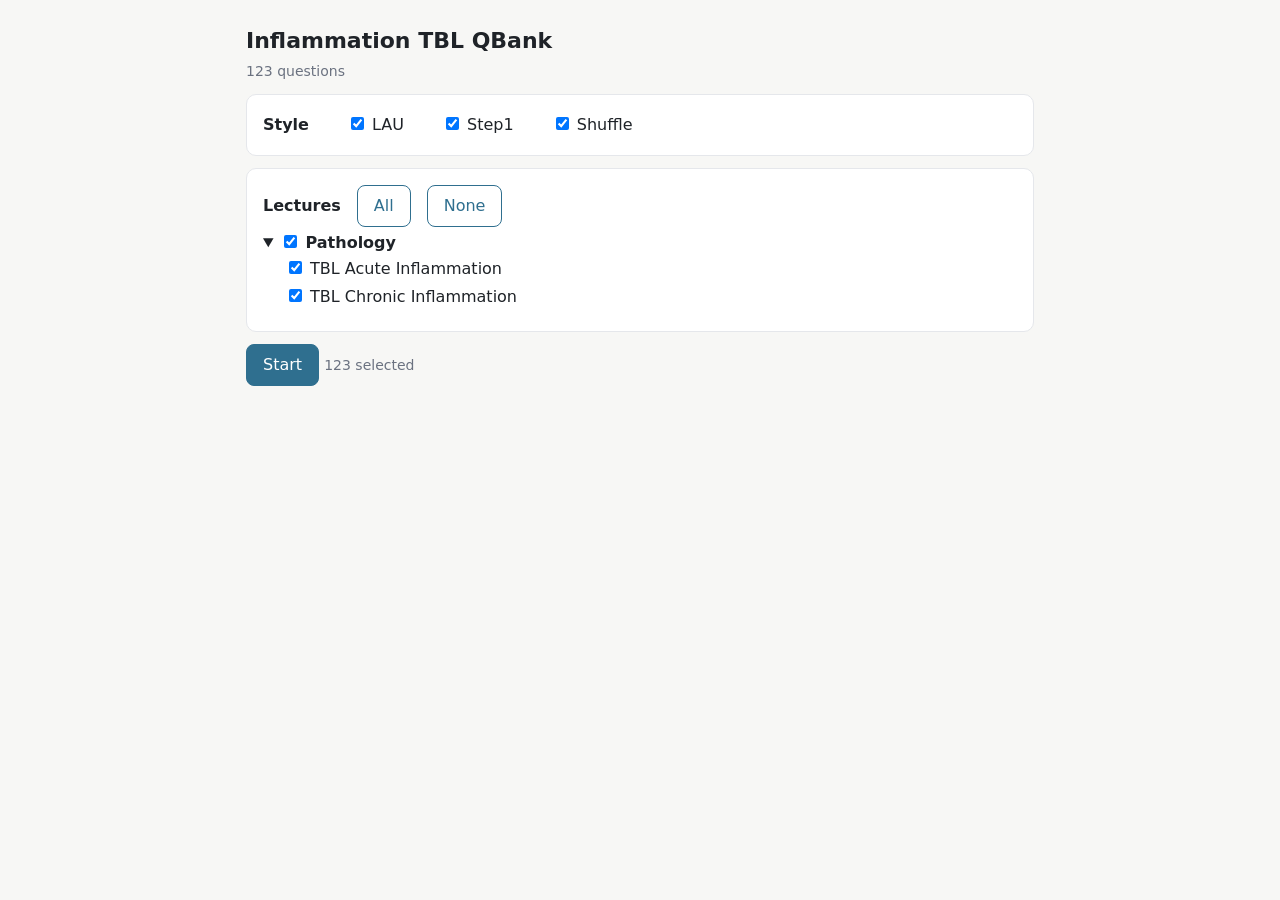
==== commit 915f4fd3: "Update index.html" ====
--- a/index.html
+++ b/index.html
@@ -1,214 +1,71 @@
 <!doctype html>
-<html lang="en"><head><meta charset="utf-8"><meta name="viewport" content="width=device-width,initial-scale=1,viewport-fit=cover"><meta name="robots" content="noindex,nofollow"></head><body>
-<title>LAU Foundations QBank</title>
-<link rel="preconnect" href="https://fonts.googleapis.com"><link rel="preconnect" href="https://fonts.gstatic.com" crossorigin>
-<link rel="stylesheet" href="https://fonts.googleapis.com/css2?family=Source+Sans+3:wght@400;600;700&family=Source+Serif+4:wght@600;700&display=swap">
+<html lang="en"><head><meta charset="utf-8"><meta name="viewport" content="width=device-width,initial-scale=1">
+<meta name="robots" content="noindex,nofollow"><title>Inflammation TBL QBank</title>
 <style>
-/* Layout: one narrow column; discipline accordion on home, one question at a time in practice, a single-page sheet per discipline. */
-:root{--bg:#f4f5f2;--card:#fff;--ink:#1c2225;--mute:#667078;--line:#e1e4e2;--acc:#1f6f8b;--accbg:#e4f0f4;--ok:#1b7a4b;--okbg:#e4f3eb;--bad:#b3261e;--badbg:#fbeae9;
- --serif:"Source Serif 4",Georgia,"Times New Roman",serif;--sans:"Source Sans 3",-apple-system,BlinkMacSystemFont,"Segoe UI",Roboto,sans-serif}
-@media (prefers-color-scheme:dark){:root:not([data-theme="light"]){--bg:#14181a;--card:#1d2225;--ink:#e6e9ea;--mute:#98a2a9;--line:#2c3236;--acc:#7cc0da;--accbg:#1a2b33;--ok:#6fcf97;--okbg:#14301f;--bad:#f28b82;--badbg:#3a1d1b;color-scheme:dark}}
-:root[data-theme="dark"]{--bg:#14181a;--card:#1d2225;--ink:#e6e9ea;--mute:#98a2a9;--line:#2c3236;--acc:#7cc0da;--accbg:#1a2b33;--ok:#6fcf97;--okbg:#14301f;--bad:#f28b82;--badbg:#3a1d1b;color-scheme:dark}
-*{box-sizing:border-box}
-body{margin:0;background:var(--bg);color:var(--ink);font:16px/1.55 var(--sans);-webkit-text-size-adjust:100%}
-main{max-width:860px;margin:0 auto;padding-block:16px 72px;padding-inline:16px}
-header{display:flex;align-items:center;justify-content:space-between;gap:12px;flex-wrap:wrap;padding-block:8px 14px}
-h1{font:700 22px/1.2 var(--serif);margin:0;letter-spacing:-.01em}
-.tabs{display:flex;gap:4px;background:var(--line);padding:3px;border-radius:10px}
-.tabs button{border:0;background:transparent;color:var(--mute);padding:7px 14px;border-radius:8px;font:inherit;font-size:14px;font-weight:600;cursor:pointer}
-.tabs button.on{background:var(--card);color:var(--ink);box-shadow:0 1px 2px rgba(0,0,0,.14)}
-.mute{color:var(--mute);font-size:14px}
-.card{background:var(--card);border:1px solid var(--line);border-radius:12px;padding:16px;margin-block:12px}
-button{font:inherit;cursor:pointer}button:focus-visible,summary:focus-visible{outline:2px solid var(--acc);outline-offset:2px}
-.btn{background:var(--acc);color:var(--bg);border:1px solid var(--acc);border-radius:9px;padding:8px 16px;font-weight:600;font-size:15px}
-.btn.ghost{background:transparent;color:var(--acc)}.btn.sm{padding:5px 12px;font-size:13px}.btn:disabled{opacity:.4;cursor:default}
-.row{display:flex;gap:10px;align-items:center;flex-wrap:wrap}.grow{flex:1;min-width:0}
-.quick{display:flex;gap:10px;flex-wrap:wrap;margin-top:12px}.quick .btn{flex:1;min-width:150px}
-details.disc{background:var(--card);border:1px solid var(--line);border-radius:12px;margin-block:10px;overflow:hidden}
-details.disc>summary{list-style:none;cursor:pointer;padding:14px 16px;display:flex;align-items:center;gap:12px;font:600 17px var(--serif)}
-details.disc>summary::-webkit-details-marker{display:none}
-details.disc>summary::before{content:"›";color:var(--mute);transition:transform .15s;font:20px/1 var(--sans)}
-details.disc[open]>summary::before{transform:rotate(90deg)}
-.pill{font:600 12px var(--sans);color:var(--mute);border:1px solid var(--line);border-radius:99px;padding:1px 9px;white-space:nowrap;font-variant-numeric:tabular-nums}
-.lec{display:flex;align-items:center;gap:12px;padding:11px 16px;border-top:1px solid var(--line)}
-.lec .t{flex:1;min-width:0}.lec .t b{font-weight:600}
-.bar{height:5px;background:var(--line);border-radius:3px;overflow:hidden;margin-top:6px;max-width:220px}
-.bar i{display:block;height:100%;background:var(--acc)}.bar i.g{background:var(--ok)}.bar i.r{background:var(--bad)}
-.stat{font-variant-numeric:tabular-nums;font-size:13px;color:var(--mute);white-space:nowrap}
-.qhead{display:flex;justify-content:space-between;gap:8px;align-items:center;flex-wrap:wrap}
-.tag{display:inline-block;font-size:12px;padding:1px 9px;border-radius:99px;border:1px solid var(--line);color:var(--mute);margin:0 6px 6px 0}
-.stem{font-size:17px;margin:6px 0 14px}
-.opt{display:flex;gap:12px;width:100%;text-align:left;background:var(--card);color:var(--ink);border:1px solid var(--line);border-radius:10px;margin-block:8px;padding:11px 14px;font-size:16px}
-.opt:hover:not(:disabled){border-color:var(--acc);background:var(--accbg)}
-.opt b{color:var(--mute);min-width:1.1em}.opt span{min-width:0}.opt.right{border-color:var(--ok);background:var(--okbg)}.opt.wrong{border-color:var(--bad);background:var(--badbg)}.opt:disabled{cursor:default}
-.exp{border-left:3px solid var(--acc);padding:2px 0 2px 14px;margin-top:14px}.exp.ok{border-color:var(--ok)}.exp.no{border-color:var(--bad)}
-.exp .v{font-weight:700}.exp .src{margin-top:6px}
-.prog{height:4px;background:var(--line);border-radius:2px;margin-block:10px 14px}.prog i{display:block;height:100%;background:var(--acc);border-radius:2px}
-.score{font:700 36px/1.1 var(--serif);letter-spacing:-.02em}
-.miss{padding:8px 0;border-top:1px solid var(--line);font-size:15px}
-footer{margin-top:28px;color:var(--mute);font-size:13px}footer button{background:none;border:0;color:var(--acc);padding:0;margin-right:14px;font-size:13px;text-decoration:underline}
-footer textarea{width:100%;min-height:90px;margin-top:8px;background:var(--card);color:var(--ink);border:1px solid var(--line);border-radius:8px;padding:8px;font:12px/1.4 ui-monospace,Menlo,monospace}
-.chips{display:flex;gap:8px;flex-wrap:wrap;margin-block:6px 14px}.chip{border:1px solid var(--line);background:var(--card);color:var(--ink);border-radius:99px;padding:6px 13px;font-size:14px}
-.chip.on{background:var(--acc);border-color:var(--acc);color:var(--bg)}
-.sheet{background:var(--card);border:1px solid var(--line);border-radius:12px;padding:18px 20px}
-.sheet h2{font:700 21px var(--serif);margin:0 0 2px}.sheet .cov{color:var(--mute);font-size:13px;margin-bottom:10px}
-.sheet h3{font:700 12px var(--sans);text-transform:uppercase;letter-spacing:.08em;color:var(--acc);margin:16px 0 4px;border-bottom:1px solid var(--line);padding-bottom:3px}
-.sheet ul{margin:0;padding-left:18px}.sheet li{margin-block:3px;font-size:15px;line-height:1.45}.sheet li::marker{color:var(--mute)}
-[hidden]{display:none!important}
-@media print{
- body{background:#fff;color:#000;font-size:10px}main{max-width:none;padding:0}header,.chips,.noprint,footer,#qview{display:none!important}
- .sheet{border:0;padding:0;column-count:2;column-gap:18px}.sheet h2,.sheet .cov{column-span:all}.sheet li{font-size:9px;line-height:1.28;margin:1.5px 0;break-inside:avoid}
- .sheet h3{font-size:8.5px;margin:7px 0 2px;color:#000;break-after:avoid}@page{margin:9mm}
-}
-</style>
-<main>
-<header><h1>LAU Foundations</h1>
- <div class="tabs noprint"><button id="tq" class="on">Questions</button><button id="ts">Revision sheets</button></div></header>
-
-<section id="qhome">
- <div class="card"><div class="row"><div class="grow"><b id="tot"></b><div class="mute" id="totsub"></div></div></div>
-  <div class="quick"><button class="btn" id="qnew">Unanswered</button><button class="btn ghost" id="qmiss">Missed</button></div></div>
- <div id="tree"></div>
- <footer><div id="sync" style="margin-bottom:8px"></div>
-  <button id="rst">Reset progress</button><button id="bk">Backup</button>
-  <div id="bkbox" hidden><div class="mute">Copy this text to keep a backup. To restore, paste a backup here and press Restore.</div><textarea id="bktext" spellcheck="false"></textarea><div class="row" style="margin-top:6px"><button class="btn sm" id="bkrestore">Restore</button></div></div></footer>
+:root{--bg:#f7f7f5;--card:#fff;--ink:#1f2328;--mute:#6b7280;--line:#e5e7eb;--acc:#2f6f8f;--ok:#1f7a4d;--okbg:#e6f4ec;--bad:#b42318;--badbg:#fdecea}
+@media (prefers-color-scheme:dark){:root{--bg:#16181b;--card:#1f2226;--ink:#e8e8e6;--mute:#9aa0a6;--line:#30343a;--acc:#7fb6d4;--ok:#6fcf97;--okbg:#17301f;--bad:#f28b82;--badbg:#3a1d1b}}
+*{box-sizing:border-box}body{margin:0;background:var(--bg);color:var(--ink);font:16px/1.5 -apple-system,system-ui,Segoe UI,sans-serif}
+main{max-width:820px;margin:0 auto;padding:24px 16px 64px}h1{font-size:22px;margin:0 0 4px}h2{font-size:16px;margin:20px 0 8px}
+.mute{color:var(--mute);font-size:14px}.card{background:var(--card);border:1px solid var(--line);border-radius:10px;padding:16px;margin:12px 0}
+details{margin:4px 0}summary{cursor:pointer;font-weight:600}label{display:block;padding:2px 0 2px 22px;cursor:pointer}
+.row{display:flex;gap:16px;flex-wrap:wrap;align-items:center}button{font:inherit;padding:8px 16px;border-radius:8px;border:1px solid var(--acc);background:var(--acc);color:#fff;cursor:pointer}
+button.ghost{background:transparent;color:var(--acc)}button:disabled{opacity:.4;cursor:default}
+.opt{display:block;width:100%;text-align:left;background:var(--card);color:var(--ink);border:1px solid var(--line);margin:6px 0;padding:10px 12px}
+.opt.right{border-color:var(--ok);background:var(--okbg)}.opt.wrong{border-color:var(--bad);background:var(--badbg)}
+.tag{display:inline-block;font-size:12px;padding:1px 8px;border-radius:99px;border:1px solid var(--line);color:var(--mute);margin-right:6px}
+.exp{border-left:3px solid var(--acc);padding-left:12px;margin-top:12px}table{width:100%;border-collapse:collapse;font-size:14px}td,th{padding:6px;border-bottom:1px solid var(--line);text-align:left}
+td.n{text-align:right;font-variant-numeric:tabular-nums}
+</style></head><body><main>
+<h1>Inflammation TBL QBank</h1><div class="mute" id="count"></div>
+<section id="setup">
+ <div class="card"><div class="row"><b>Style</b>
+  <label><input type="checkbox" class="sty" value="LAU" checked> LAU</label>
+  <label><input type="checkbox" class="sty" value="Step1" checked> Step1</label>
+  <label><input type="checkbox" id="shuf" checked> Shuffle</label></div></div>
+ <div class="card"><div class="row"><b>Lectures</b><button class="ghost" id="all">All</button><button class="ghost" id="none">None</button></div><div id="tree"></div></div>
+ <button id="start">Start</button> <span class="mute" id="sel"></span>
 </section>
-
-<section id="qview" hidden></section>
-
-<section id="sheets" hidden>
- <div class="chips noprint" id="chips"></div><div class="row noprint" style="margin-bottom:10px"><button class="btn sm" id="print">Print / save PDF</button><span class="mute" id="printnote">One page per discipline.</span></div>
- <div class="sheet" id="sheet"></div>
-</section>
+<section id="quiz" hidden></section>
+<section id="result" hidden></section>
 </main>
 <script>
-const Q = [{"id":"FND-BIO-L01-01","block":"Foundations","lecture":"L01 Intro to Biochemistry and Cell Structure","discipline":"Biochemistry","style":"LAU","stem":"A child with CFTR ΔF508 has no chloride channel at the apical membrane of airway cells, although the mutant protein can still conduct chloride. What happens to the mutant protein?","options":{"A":"It lacks mannose-6-phosphate and is secreted","B":"It is retained in the ER and degraded (ERAD)","C":"It is never translated on ER-bound ribosomes","D":"It is imported into peroxisomes by an SKL signal","E":"It is retrieved from the Golgi by a KDEL signal"},"answer":"B","explanation":"ΔF508 CFTR is misfolded but functional; ER quality control retains it and degrades it (ERAD), so it never reaches the apical membrane. A: Missing M6P with secretion of the enzymes is I-cell disease. C: CFTR is a membrane protein, made on ER-bound ribosomes. D: SKL targets cytosolic proteins to peroxisomes. E: KDEL retrieval applies to ER-resident proteins, not CFTR.","source_slide":"L01 Intro to Biochemistry and Cell Structure, slide 23"},{"id":"FND-BIO-L01-02","block":"Foundations","lecture":"L01 Intro to Biochemistry and Cell Structure","discipline":"Biochemistry","style":"LAU","stem":"A 7-year-old boy, developmentally normal until age 6, has progressive loss of vision, hearing and motor skills, with adrenal insufficiency. Plasma very-long-chain fatty acids are elevated. What is the primary defect?","options":{"A":"Peroxisomal biogenesis","B":"Lysosomal enzyme targeting","C":"An mtDNA-encoded respiratory chain protein","D":"Carnitine palmitoyltransferase I","E":"ABCD1 peroxisomal membrane transporter"},"answer":"E","explanation":"X-linked adrenoleukodystrophy: ABCD1 mutation impairs peroxisomal oxidation of VLCFAs, which accumulate in the nervous system and adrenals; onset at 5–10 years. A: Biogenesis defects (Zellweger) present in infancy and are fatal in the first year. B: Mistargeting of lysosomal enzymes is I-cell disease. C: mtDNA disorders are maternally inherited and don't raise VLCFAs. D: CPT-I carries long-chain, not very-long-chain, fatty acids and causes hypoketotic hypoglycemia.","source_slide":"L01 Intro to Biochemistry and Cell Structure, slides 32–34"},{"id":"FND-BIO-L01-03","block":"Foundations","lecture":"L01 Intro to Biochemistry and Cell Structure","discipline":"Biochemistry","style":"LAU","stem":"A mitochondrial myopathy affects a mother and all her children with very different severity. Which statement best explains this pattern?","options":{"A":"Maternal inheritance with heteroplasmy","B":"Autosomal dominant inheritance with incomplete penetrance","C":"X-linked inheritance with lyonization","D":"Mutation in a nuclear gene encoding a mitochondrial protein","E":"Genomic imprinting"},"answer":"A","explanation":"mtDNA comes from the oocyte; differing proportions of mutant mtDNA (heteroplasmy) cause variable severity. B: Would allow paternal transmission. C: Lyonization applies to X-linked genes. D: Nuclear-encoded defects follow Mendelian inheritance. E: Imprinting involves parent-specific gene silencing, not mtDNA.","source_slide":"L01 Intro to Biochemistry and Cell Structure, slide 27"},{"id":"FND-BIO-L01-04","block":"Foundations","lecture":"L01 Intro to Biochemistry and Cell Structure","discipline":"Biochemistry","style":"Step1","stem":"A 2-month-old has hypotonia, seizures, dysmorphic features and an enlarged liver. Plasma very-long-chain fatty acids and phytanic acid are elevated, and plasmalogens are low. What is the underlying defect?","options":{"A":"ABCD1 peroxisomal transporter","B":"Phytanoyl-CoA α-hydroxylase","C":"Lysosomal acid α-glucosidase","D":"N-acetylglucosamine phosphotransferase","E":"Peroxisomal biogenesis"},"answer":"E","explanation":"Zellweger syndrome: without functional peroxisomes, VLCFA and phytanic acid oxidation, plasmalogen and bile acid synthesis all fail; fatal in the first year. A: X-ALD affects VLCFA transport only and starts at 5–10 years. B: Refsum disease raises phytanic acid alone, with onset in childhood or adolescence. C: Acid α-glucosidase deficiency is Pompe disease (lysosomal glycogen). D: This is I-cell disease (lysosomal enzyme mistargeting).","source_slide":"L01 Intro to Biochemistry and Cell Structure, slides 32, 35"},{"id":"FND-BIO-L02-01","block":"Foundations","lecture":"L02 Cell Structure","discipline":"Biochemistry","style":"LAU","stem":"A patient receiving paclitaxel develops neutropenia. How does paclitaxel arrest dividing cells?","options":{"A":"Blocks tubulin polymerization","B":"Stabilizes microtubules","C":"Inhibits actin polymerization","D":"Inhibits dynein ATPase","E":"Cross-links intermediate filaments"},"answer":"B","explanation":"Taxanes stabilize microtubules, freezing the mitotic spindle. A: Blocking polymerization is vincristine/vinblastine (and colchicine). C: Actin isn't the target. D: Dynein isn't directly inhibited. E: Intermediate filaments aren't targeted.","source_slide":"L02 Cell Structure, slide 19"},{"id":"FND-BIO-L02-02","block":"Foundations","lecture":"L02 Cell Structure","discipline":"Biochemistry","style":"LAU","stem":"A protein is made with an N-terminal hydrophobic signal sequence and a KDEL sequence near its C-terminus. Where will it finally reside?","options":{"A":"Lysosome","B":"Peroxisome","C":"Extracellular fluid","D":"ER lumen","E":"Nucleus"},"answer":"D","explanation":"The signal sequence brings it into the ER on ER-bound ribosomes; KDEL keeps it in the ER or returns it from the Golgi. A: Lysosomal proteins need mannose-6-phosphate. B: Peroxisomal proteins carry SKL and are made on free ribosomes. C: Secreted proteins also start with a signal sequence, but KDEL retains this one. E: Nuclear proteins use basic NLS sequences and are made on free ribosomes.","source_slide":"L02 Cell Structure, slides 30–32"},{"id":"FND-BIO-L02-03","block":"Foundations","lecture":"L02 Cell Structure","discipline":"Biochemistry","style":"Step1","stem":"A 14-month-old boy has coarse facial features, restricted joint movement, and developmental delay. Plasma levels of multiple lysosomal hydrolases are markedly elevated. Which enzyme is deficient?","options":{"A":"Hexosaminidase A","B":"Glucocerebrosidase","C":"N-acetylglucosamine-1-phosphotransferase","D":"α-L-iduronidase","E":"Acid α-glucosidase"},"answer":"C","explanation":"I-cell disease: no mannose-6-phosphate tagging in the Golgi, so lysosomal enzymes are secreted into plasma. A: Tay-Sachs. B: Gaucher. D: Hurler. E: Pompe. None of these raise plasma levels of multiple hydrolases.","source_slide":"L02 Cell Structure, slides 33–35"},{"id":"FND-BIO-L02-04","block":"Foundations","lecture":"L02 Cell Structure","discipline":"Biochemistry","style":"Step1","stem":"A 3-year-old boy has eczema, recurrent otitis media, and bloody diarrhea. Platelets are low and small. His maternal uncle had similar problems. Which cellular process is defective?","options":{"A":"Microtubule polymerization","B":"Dynein arm function","C":"Keratin filament assembly","D":"Actin cytoskeleton organization","E":"Lysosomal enzyme targeting"},"answer":"D","explanation":"Wiskott–Aldrich syndrome (X-linked, WAS protein) disrupts actin organization in blood cells: eczema, infections, thrombocytopenia with small platelets. A: Microtubule defects don't give this triad. B: Dynein defects cause Kartagener syndrome. C: Keratin defects cause epidermolysis bullosa simplex. E: Mistargeting causes I-cell disease.","source_slide":"L02 Cell Structure, slide 22"},{"id":"FND-BIO-L02-05","block":"Foundations","lecture":"L02 Cell Structure","discipline":"Biochemistry","style":"LAU","stem":"A lab uses fluorescent annexin V to identify apoptotic cells in culture. What does annexin V binding detect?","options":{"A":"Phosphatidylcholine moved to the inner leaflet","B":"Cholesterol depleted from lipid rafts","C":"Phosphatidylserine exposed on the outer leaflet","D":"Sphingomyelin hydrolyzed by phospholipase C","E":"Phosphatidylinositol cleaved for signaling"},"answer":"C","explanation":"PS is normally kept in the inner leaflet by ATP-dependent flippases; its exposure on the outer leaflet is the \"eat-me\" signal of apoptotic cells, detected with annexin V. A: PC is normally in the outer leaflet; its position isn't the marker. B: Raft cholesterol isn't what annexin V binds. D: Phospholipase C (e.g., C. perfringens alpha toxin) lyses membranes; it isn't an apoptosis marker. E: PI signaling happens on the inner leaflet.","source_slide":"L02 Cell Structure, slide 10"},{"id":"FND-BIO-L02-06","block":"Foundations","lecture":"L02 Cell Structure","discipline":"Biochemistry","style":"LAU","stem":"How does cholesterol affect the fluidity of the plasma membrane?","options":{"A":"Less fluid at body temperature; prevents freezing at low temperature","B":"More fluid at body temperature; tighter packing at low temperature","C":"More fluid at all temperatures","D":"Less fluid at all temperatures","E":"No effect on fluidity; it only forms lipid rafts"},"answer":"A","explanation":"Cholesterol is a fluidity buffer: at body temperature it restricts tail movement (less fluid, less permeable), and at low temperature it prevents tight packing. B: That reverses both effects. C: Cis-unsaturated tails and ethanol increase fluidity; cholesterol doesn't. D: At low temperature it keeps the membrane from freezing. E: Rafts are one role, but cholesterol also buffers fluidity.","source_slide":"L02 Cell Structure, slide 11"},{"id":"FND-BIO-L04-01","block":"Foundations","lecture":"L04 Protein Structure","discipline":"Biochemistry","style":"LAU","stem":"Which amino acid is most likely to act as a proton donor/acceptor in an enzyme active site at physiological pH?","options":{"A":"Histidine","B":"Lysine","C":"Arginine","D":"Leucine","E":"Glycine"},"answer":"A","explanation":"Histidine's imidazole pKa (~6) lets it switch between protonated and unprotonated states at pH 7.4. B: Lysine (pKa ~10.5) stays protonated. C: Arginine (pKa ~12.5) is always positive. D: Leucine is nonpolar. E: Glycine has no ionizable side chain.","source_slide":"L04 Protein Structure, slide 17"},{"id":"FND-BIO-L04-02","block":"Foundations","lecture":"L04 Protein Structure","discipline":"Biochemistry","style":"LAU","stem":"Proline and glycine both destabilize an α helix, but for different reasons. Why does glycine do so?","options":{"A":"Its rigid ring introduces a kink","B":"Its bulky side chain clashes with neighbors","C":"Its charge opposes the helix dipole","D":"It forms disulfide cross-links","E":"Its high conformational flexibility"},"answer":"E","explanation":"Glycine's side chain is only a hydrogen, so it is unusually flexible and coiling it into a helix is unfavorable. A: The rigid ring and kink describe proline, the helix breaker. B: Glycine has the smallest side chain. C: Glycine's side chain is uncharged. D: Cysteine forms disulfides.","source_slide":"L04 Protein Structure, slides 32, 50"},{"id":"FND-BIO-L04-03","block":"Foundations","lecture":"L04 Protein Structure","discipline":"Biochemistry","style":"LAU","stem":"A lab estimates protein concentration in a sample by measuring absorbance at 280 nm. Which residues mainly produce this signal?","options":{"A":"Phenylalanine and leucine","B":"Cysteine and methionine","C":"Histidine and arginine","D":"Tryptophan and tyrosine","E":"Proline and glycine"},"answer":"D","explanation":"Trp and Tyr absorb strongly at 280 nm. A: Phe absorbs weakly (~257 nm) and leucine not at all. B: Sulfur residues aren't the basis. C: Basic residues don't absorb at 280 nm. E: Neither absorbs at 280 nm.","source_slide":"L04 Protein Structure, slide 14"},{"id":"FND-BIO-L04-04","block":"Foundations","lecture":"L04 Protein Structure","discipline":"Biochemistry","style":"LAU","stem":"Which feature distinguishes the disease-causing prion protein (PrPSc) from normal PrPC?","options":{"A":"Different sequence; α-helix rich","B":"Same sequence; α-helix rich, protease-sensitive","C":"Same sequence; β-sheet rich, protease-resistant","D":"Different sequence; β-sheet rich, soluble","E":"Same sequence; no secondary structure"},"answer":"C","explanation":"PrPSc has the same sequence as PrPC but a β-sheet-rich, insoluble, protease-resistant conformation that templates conversion of PrPC. A, D: The sequence is identical. B: This describes normal PrPC. E: PrPSc is refolded, not unstructured.","source_slide":"L04 Protein Structure, slide 45"},{"id":"FND-BIO-L04-05","block":"Foundations","lecture":"L04 Protein Structure","discipline":"Biochemistry","style":"LAU","stem":"Which chaperone binds exposed hydrophobic patches on a nascent polypeptide, keeping it unfolded until synthesis is complete?","options":{"A":"Hsp70","B":"Proteasome","C":"Ubiquitin","D":"Signal recognition particle","E":"Chaperonin (Hsp60)"},"answer":"A","explanation":"Hsp70 (with Hsp40) holds nascent chains unfolded and prevents aggregation until synthesis is complete. B: The proteasome degrades proteins. C: Ubiquitin tags misfolded proteins for degradation. D: SRP targets ribosomes to the ER. E: Chaperonins form a barrel-shaped protected chamber in which the protein folds.","source_slide":"L04 Protein Structure, slide 43"},{"id":"FND-BIO-L04-06","block":"Foundations","lecture":"L04 Protein Structure","discipline":"Biochemistry","style":"Step1","stem":"A 66-year-old woman has rapidly progressive dementia and myoclonus over 5 months; MRI shows cortical diffusion restriction. At autopsy, the brain shows spongiform change. What is the pathogenic mechanism?","options":{"A":"Hyperphosphorylated tau forming neurofibrillary tangles","B":"Trinucleotide repeat expansion in a nuclear gene","C":"α-Synuclein aggregates in Lewy bodies","D":"Misfolded protein that converts normal protein to its β-sheet form","E":"Viral infection of oligodendrocytes"},"answer":"D","explanation":"Creutzfeldt–Jakob disease: PrPSc templates PrPC conversion to a β-sheet, protease-resistant form. A: Tau tangles are Alzheimer disease. B: Repeat expansion is Huntington disease. C: Lewy bodies are Parkinson disease. E: JC virus in oligodendrocytes causes PML.","source_slide":"L04 Protein Structure, slides 5, 45"},{"id":"FND-BIO-L04-07","block":"Foundations","lecture":"L04 Protein Structure","discipline":"Biochemistry","style":"LAU","stem":"A patient with Z-variant α1-antitrypsin develops cirrhosis. Which mechanism best explains the liver damage?","options":{"A":"Loss of function: low plasma levels leave the liver unprotected","B":"Prion-like templating of normal α1-antitrypsin","C":"Toxic gain of function: polymers accumulate in hepatocytes","D":"Mistargeting for lack of mannose-6-phosphate","E":"ER retention and ERAD of a protein that stays soluble"},"answer":"C","explanation":"Z-variant α1-antitrypsin misfolds and polymerizes in hepatocytes: a toxic gain of function that damages the liver, while its absence from plasma causes emphysema. A: Low plasma levels explain the lung disease, not the liver disease. B: Templated conversion is specific to prions. D: Missing M6P is I-cell disease. E: Retention and degradation without aggregation is ΔF508 CFTR (loss of function).","source_slide":"L04 Protein Structure, slide 44"},{"id":"FND-BIO-L04-08","block":"Foundations","lecture":"L04 Protein Structure","discipline":"Biochemistry","style":"LAU","stem":"A patient's missense variant gives a high-confidence AlphaFold model with no visible change in the overall fold. What is the best conclusion?","options":{"A":"It is benign, because the fold is preserved","B":"It cannot be called benign on this basis","C":"It is pathogenic, because AlphaFold models are static","D":"It must lie in an intrinsically disordered region","E":"The model is invalid for a single protein"},"answer":"B","explanation":"AlphaFold can't reliably predict how a point mutation affects stability or function; a variant can abolish catalysis, binding or trafficking without changing the fold, so conservation and functional data are still needed. A: A preserved fold doesn't mean preserved function. C: Being static is a limitation, not evidence of pathogenicity. D: Disordered regions are where AlphaFold is weak, so a high-confidence model argues against this. E: Single proteins are what AlphaFold predicts best.","source_slide":"L04 Protein Structure, slides 48–51"},{"id":"FND-BIO-L05-01","block":"Foundations","lecture":"L05 Enzyme Kinetics","discipline":"Biochemistry","style":"LAU","stem":"In the presence of an inhibitor, an enzyme's Lineweaver–Burk plot shows the same y-intercept but an x-intercept closer to zero. What type of inhibitor is it?","options":{"A":"Pure non-competitive","B":"Competitive","C":"Uncompetitive","D":"Irreversible","E":"Allosteric activator"},"answer":"B","explanation":"Same y-intercept = unchanged Vmax; x-intercept (−1/Km) closer to zero = increased Km → competitive. A: Non-competitive raises the y-intercept (↓Vmax) with the same x-intercept. C: Uncompetitive gives parallel lines (both change). D: Irreversible inhibition lowers Vmax. E: An activator wouldn't raise Km.","source_slide":"L05 Enzyme Kinetics, slides 30, 35"},{"id":"FND-BIO-L05-02","block":"Foundations","lecture":"L05 Enzyme Kinetics","discipline":"Biochemistry","style":"LAU","stem":"Blood glucose is ~5 mM between meals. Hexokinase has a Km for glucose of ~0.05 mM and glucokinase ~6 mM. Which statement is correct?","options":{"A":"Glucokinase works near Vmax between meals","B":"Both work at about half Vmax","C":"Hexokinase has lower affinity for glucose","D":"Glucokinase is mainly found in erythrocytes","E":"Hexokinase works near Vmax between meals"},"answer":"E","explanation":"With [S] ≫ Km (5 vs 0.05 mM), hexokinase is saturated. A: Glucokinase, at [S] below its Km, runs well below Vmax and speeds up as glucose rises after meals. B: Only glucokinase is near half Vmax. C: Hexokinase has the lower Km, so higher affinity. D: Glucokinase is hepatic; RBCs use hexokinase.","source_slide":"L05 Enzyme Kinetics, slides 26–27"},{"id":"FND-BIO-L05-03","block":"Foundations","lecture":"L05 Enzyme Kinetics","discipline":"Biochemistry","style":"LAU","stem":"Which statement about enzymes as catalysts is correct?","options":{"A":"They make ΔG more negative","B":"They shift equilibrium toward products","C":"They lower the activation energy without changing equilibrium","D":"They are consumed in the reaction","E":"Their active sites are most complementary to the substrate's ground state"},"answer":"C","explanation":"Enzymes lower activation energy; equilibrium and ΔG are unchanged and the enzyme is regenerated. A: ΔG is unaffected. B: Equilibrium is unaffected. D: Enzymes aren't consumed. E: Active sites best fit the transition state.","source_slide":"L05 Enzyme Kinetics, slides 18, 23"},{"id":"FND-BIO-L05-04","block":"Foundations","lecture":"L05 Enzyme Kinetics","discipline":"Biochemistry","style":"LAU","stem":"An inhibitor binds only to the enzyme–substrate complex. How do apparent Km and Vmax change?","options":{"A":"Km ↓, Vmax ↓","B":"Km ↑, Vmax unchanged","C":"Km unchanged, Vmax ↓","D":"Km ↑, Vmax ↑","E":"Both unchanged"},"answer":"A","explanation":"Uncompetitive inhibition lowers both Vmax and apparent Km (binding ES pulls the equilibrium toward ES). B: That's competitive. C: That's pure non-competitive. D: Inhibitors don't raise Vmax. E: Binding ES necessarily changes kinetics.","source_slide":"L05 Enzyme Kinetics, slides 40–41"},{"id":"FND-BIO-L05-05","block":"Foundations","lecture":"L05 Enzyme Kinetics","discipline":"Biochemistry","style":"LAU","stem":"A regulatory enzyme gives a sigmoidal velocity vs [S] curve and is inhibited by the final product of its pathway. Which terms best describe it?","options":{"A":"Michaelis–Menten enzyme; competitive inhibition","B":"Allosteric enzyme; feedback inhibition","C":"Zymogen; proteolytic activation","D":"Isozyme; covalent modification","E":"Monomeric enzyme; uncompetitive inhibition"},"answer":"B","explanation":"Sigmoidal kinetics = allosteric (usually multisubunit) enzyme; end-product inhibition = feedback inhibition. A: Michaelis–Menten enzymes give hyperbolic curves. C: Zymogens are inactive precursors. D: Isozymes are different proteins catalyzing the same reaction. E: Allosteric enzymes are usually multimeric.","source_slide":"L05 Enzyme Kinetics, slides 42–45"},{"id":"FND-BIO-L05-06","block":"Foundations","lecture":"L05 Enzyme Kinetics","discipline":"Biochemistry","style":"Step1","stem":"A 28-year-old man of East Asian descent develops facial flushing, tachycardia, and nausea after half a glass of wine. Which enzyme variant best explains this?","options":{"A":"Low-activity alcohol dehydrogenase","B":"Overactive CYP2E1","C":"Deficient catalase","D":"Deficient high-affinity aldehyde dehydrogenase","E":"Low-affinity glucokinase"},"answer":"D","explanation":"Lacking the low-Km (high-affinity) ALDH2 lets acetaldehyde accumulate, causing flushing. A: Low ADH activity would reduce acetaldehyde formation. B: CYP2E1 induction doesn't explain acute flushing. C: Catalase is a minor ethanol pathway. E: Glucokinase is unrelated.","source_slide":"L05 Enzyme Kinetics, slide 28"},{"id":"FND-BIO-L05-07","block":"Foundations","lecture":"L05 Enzyme Kinetics","discipline":"Biochemistry","style":"Step1","stem":"A farmer arrives 12 hours after organophosphate pesticide exposure with salivation, bradycardia and muscle fasciculations. Atropine reduces the secretions, but pralidoxime has no effect. Why?","options":{"A":"Organophosphates are reversible inhibitors that have washed out","B":"Pralidoxime works only by blocking muscarinic receptors","C":"Organophosphates block acetylcholine synthesis, not breakdown","D":"Atropine has already reactivated the enzyme","E":"The phosphorylated AChE has aged and is permanently inhibited"},"answer":"E","explanation":"Organophosphates phosphorylate the catalytic serine of AChE (irreversible inhibition). Pralidoxime removes the phosphate only before the adduct \"ages\"; after that, recovery waits on new enzyme over weeks, while atropine still blocks muscarinic effects. A: They are irreversible, covalent inhibitors. B: Blocking muscarinic receptors is atropine's action. C: They block ACh breakdown, so ACh accumulates. D: Atropine is a receptor blocker and doesn't act on AChE.","source_slide":"L05 Enzyme Kinetics, slide 33"},{"id":"FND-BIO-L05-08","block":"Foundations","lecture":"L05 Enzyme Kinetics","discipline":"Biochemistry","style":"LAU","stem":"FAD stays tightly bound to its enzyme throughout catalysis, whereas NAD⁺ binds, is reduced and dissociates. How are these coenzymes classified?","options":{"A":"FAD: co-substrate; NAD⁺: prosthetic group","B":"Both are metal-ion cofactors","C":"FAD: apoenzyme; NAD⁺: holoenzyme","D":"FAD: prosthetic group; NAD⁺: co-substrate","E":"Both are allosteric effectors"},"answer":"D","explanation":"Coenzymes that associate permanently are prosthetic groups (FAD); those that associate transiently are co-substrates (NAD⁺). A: Reversed. B: Both are organic, vitamin-derived coenzymes, not metal ions. C: The apoenzyme is the protein part; the holoenzyme is protein plus cofactor. E: Allosteric effectors bind a separate site to regulate activity; these take part in the reaction.","source_slide":"L05 Enzyme Kinetics, slides 11–13"},{"id":"FND-BIO-L06-01","block":"Foundations","lecture":"L06 Cell Signaling","discipline":"Biochemistry","style":"LAU","stem":"Cortisol binds an intracellular receptor that acts as a transcription factor. Which other messenger uses the same receptor superfamily?","options":{"A":"Epinephrine","B":"Thyroid hormone","C":"Insulin","D":"Interleukin-2","E":"Acetylcholine"},"answer":"B","explanation":"Lipophilic messengers (steroids, thyroid hormone, retinoic acid, vitamin D) cross the membrane and bind the steroid/thyroid hormone receptor superfamily. A: Catecholamines are polar and bind surface receptors. C: Insulin is a polypeptide acting on a surface receptor tyrosine kinase. D: Cytokines are proteins that use surface receptors. E: Acetylcholine acts on surface ion channel (nicotinic) receptors.","source_slide":"L06 Cell Signaling, slides 19, 21"},{"id":"FND-BIO-L06-02","block":"Foundations","lecture":"L06 Cell Signaling","discipline":"Biochemistry","style":"LAU","stem":"Endothelial cells release prostacyclin, which relaxes the adjacent vascular smooth muscle. This is an example of which signaling mode?","options":{"A":"Endocrine","B":"Autocrine","C":"Direct via gap junctions","D":"Direct via surface receptor contact","E":"Paracrine"},"answer":"E","explanation":"PGI2 from endothelial cells acts on nearby cells of a different type (smooth muscle): paracrine. A: Endocrine signals travel in the blood to distant cells. B: Autocrine acts on the secreting cell or cells of the same type. C: Gap junctions pass small molecules such as Ca²⁺ directly between cells. D: Direct signaling through surface receptors needs cell-to-cell contact, as in the immune system.","source_slide":"L06 Cell Signaling, slides 10, 17"},{"id":"FND-BIO-L06-03","block":"Foundations","lecture":"L06 Cell Signaling","discipline":"Biochemistry","style":"LAU","stem":"Compared with aspirin, a glucocorticoid reduces synthesis of a broader range of eicosanoids, including leukotrienes. Why?","options":{"A":"It inhibits cyclooxygenase irreversibly","B":"It inhibits phospholipase C, blocking IP3 and DAG","C":"It blocks prostaglandin receptors on target cells","D":"It inhibits phospholipase A2, so arachidonic acid isn't released","E":"It inhibits adenylyl cyclase in injured cells"},"answer":"D","explanation":"Glucocorticoids inhibit PLA2, which releases arachidonic acid from membrane phospholipids, so the whole eicosanoid cascade shuts down; aspirin and NSAIDs inhibit only downstream COX. A: Irreversible COX inhibition is aspirin's action, which spares leukotrienes. B: PLC makes IP3 and DAG, not arachidonate. C: Receptor blockade wouldn't reduce synthesis. E: Adenylyl cyclase makes cAMP, not eicosanoids.","source_slide":"L06 Cell Signaling, slide 16"},{"id":"FND-BIO-L06-04","block":"Foundations","lecture":"L06 Cell Signaling","discipline":"Biochemistry","style":"Step1","stem":"A 37-year-old woman has leg weakness that worsens with walking and recovers with rest, slurred speech after long phone calls, and ptosis by evening. What is the mechanism of her disease?","options":{"A":"Antibodies against presynaptic voltage-gated Ca²⁺ channels","B":"Loss of acetylcholinesterase activity","C":"Blockade of ACh release by a bacterial toxin","D":"Demyelination of motor neurons","E":"Antibodies against nicotinic ACh receptors"},"answer":"E","explanation":"Myasthenia gravis: anti-AChR antibodies cross-link receptors, which are endocytosed and degraded, giving fatigable weakness. A: Lambert–Eaton (improves with use). B: Loss of AChE would increase ACh effect. C: Botulism (descending paralysis, not fatigable pattern). D: Demyelination gives a different pattern (e.g., Guillain–Barré).","source_slide":"L06 Cell Signaling, slides 30–32"},{"id":"FND-BIO-L06-05","block":"Foundations","lecture":"L06 Cell Signaling","discipline":"Biochemistry","style":"LAU","stem":"Cortisol enters a cell and binds the glucocorticoid receptor in the cytoplasm. What happens next?","options":{"A":"The receptor autophosphorylates and recruits Grb2","B":"The receptor activates Gs, raising cAMP","C":"The receptor opens an ion channel in the membrane","D":"Heat shock proteins dissociate, exposing an NLS","E":"The receptor binds its response element in the cytoplasm"},"answer":"D","explanation":"Cortisol binding changes the receptor's conformation: it releases its heat shock proteins, exposing a nuclear localization signal, then dimerizes and moves to the nucleus to bind the hormone-response element. A: Autophosphorylation and Grb2 are RTK signaling. B: Gs and cAMP are GPCR signaling. C: Ion channel receptors are surface receptors for neurotransmitters. E: The hormone-response element is DNA, in the nucleus.","source_slide":"L06 Cell Signaling, slide 22"},{"id":"FND-BIO-L06-06","block":"Foundations","lecture":"L06 Cell Signaling","discipline":"Biochemistry","style":"LAU","stem":"In myasthenia gravis, antibodies reduce the number of nicotinic ACh receptors. Why does pyridostigmine improve muscle strength?","options":{"A":"It stimulates synthesis of new receptors","B":"More ACh reaches the remaining receptors","C":"It blocks binding of anti-receptor antibodies","D":"It irreversibly inactivates acetylcholinesterase","E":"It acts directly as a nicotinic agonist"},"answer":"B","explanation":"Pyridostigmine is a reversible acetylcholinesterase inhibitor: ACh accumulates in the cleft, so the fewer remaining receptors are occupied more often. It is symptomatic, so immunosuppressants are added. A: It doesn't increase receptor synthesis. C: Antibody production is reduced by immunosuppressants, not by AChE inhibitors. D: Pyridostigmine is reversible; irreversible AChE inhibitors are nerve agents. E: It acts on the enzyme, not on the receptor.","source_slide":"L06 Cell Signaling, slide 32"},{"id":"FND-BIO-L07-01","block":"Foundations","lecture":"L07 Intracellular Signal Transduction","discipline":"Biochemistry","style":"LAU","stem":"Cholera toxin and pertussis toxin act on opposite G proteins, yet both raise intracellular cAMP. Which pair of mechanisms is correct?","options":{"A":"Cholera activates Gi; pertussis activates Gs","B":"Both inhibit phosphodiesterase","C":"Cholera locks Gs active; pertussis blocks Gi","D":"Cholera blocks Gq; pertussis activates PLC","E":"Both directly activate adenylyl cyclase"},"answer":"C","explanation":"Cholera ADP-ribosylates Gαs (no GTPase → stays on); pertussis ADP-ribosylates Gi (can't inhibit AC). A: Reversed. B: PDE isn't the target. D: Gq and PLC aren't involved. E: Both act via G proteins, not AC directly.","source_slide":"L07 Signal Transduction, VI slides 19–20"},{"id":"FND-BIO-L07-02","block":"Foundations","lecture":"L07 Intracellular Signal Transduction","discipline":"Biochemistry","style":"LAU","stem":"A hormone activates a Gq-coupled receptor on a smooth muscle cell. Which second messenger directly releases Ca²⁺ from the ER?","options":{"A":"Diacylglycerol","B":"PIP3","C":"cAMP","D":"cGMP","E":"Inositol trisphosphate"},"answer":"E","explanation":"Gq activates phospholipase C, which cleaves PIP2 into IP3 and DAG; IP3 opens Ca²⁺ channels in the ER. A: DAG stays in the membrane and, with Ca²⁺, activates PKC. B: PIP3 is made by PI3-kinase and serves as a PH-domain docking site. C: cAMP is made by adenylyl cyclase (Gs). D: cGMP is made by guanylyl cyclase.","source_slide":"L07 Signal Transduction, VI slide 29; VII slides 8–9"},{"id":"FND-BIO-L07-03","block":"Foundations","lecture":"L07 Intracellular Signal Transduction","discipline":"Biochemistry","style":"LAU","stem":"After an RTK autophosphorylates, which protein links it to Ras activation by binding phosphotyrosine through an SH2 domain?","options":{"A":"Raf","B":"STAT","C":"Smad4","D":"Grb2","E":"PKA"},"answer":"D","explanation":"Grb2 binds phosphotyrosine via SH2 and recruits SOS (a Ras GEF) via SH3. A: Raf acts downstream of Ras. B: STATs bind JAK-phosphorylated cytokine receptors. C: Smad4 is in TGF-β signaling. E: PKA is cAMP-dependent.","source_slide":"L07 Signal Transduction, VII slide 6"},{"id":"FND-BIO-L07-04","block":"Foundations","lecture":"L07 Intracellular Signal Transduction","discipline":"Biochemistry","style":"LAU","stem":"TGF-β binds its type II receptor. What is the next step in the pathway?","options":{"A":"The receptor autophosphorylates on tyrosine","B":"Type II receptor phosphorylates type I on serine","C":"JAK phosphorylates the receptor","D":"Type I receptor phosphorylates Smad4","E":"R-Smad binds DNA without Smad4"},"answer":"B","explanation":"TGF-β receptors are serine/threonine kinases: ligand-bound type II recruits and phosphorylates type I, which phosphorylates an R-Smad; R-Smad joins Smad4 and regulates transcription in the nucleus. A: Tyrosine autophosphorylation is RTK signaling. C: JAK is used by cytokine receptors. D: Smad4 (Co-Smad) is not phosphorylated. E: R-Smad acts in a complex with Smad4.","source_slide":"L07 Signal Transduction, VII slides 19–21"},{"id":"FND-BIO-L07-05","block":"Foundations","lecture":"L07 Intracellular Signal Transduction","discipline":"Biochemistry","style":"Step1","stem":"A 9-month-old boy has recurrent severe infections, chronic diarrhea, and failure to thrive. He has almost no circulating T cells and his thymic shadow is absent. His maternal uncle died in infancy of infections. Which gene is most likely mutated?","options":{"A":"IL2RG","B":"ADA","C":"BTK","D":"WAS","E":"CD40L"},"answer":"A","explanation":"X-linked SCID: common γ chain (IL2RG) shared by many cytokine receptors. B: ADA deficiency causes autosomal recessive SCID. C: BTK causes X-linked agammaglobulinemia (B cells absent, T cells normal). D: WAS causes eczema, thrombocytopenia, infections. E: CD40L causes hyper-IgM syndrome.","source_slide":"L07 Signal Transduction, VII slide 18"},{"id":"FND-BIO-L07-06","block":"Foundations","lecture":"L07 Intracellular Signal Transduction","discipline":"Biochemistry","style":"Step1","stem":"A 14-year-old has multiple café-au-lait macules, axillary freckling, and cutaneous neurofibromas. The defective protein normally does what?","options":{"A":"Stimulates GDP release from Ras","B":"Phosphorylates STAT proteins","C":"Inhibits adenylyl cyclase","D":"Stimulates GTP hydrolysis by Ras","E":"Degrades cGMP"},"answer":"D","explanation":"Neurofibromin (NF1) is a Ras GAP; its loss keeps Ras active. A: That's a GEF (e.g., SOS), which activates Ras. B: JAK phosphorylates STATs. C: Gi inhibits adenylyl cyclase. E: Phosphodiesterases degrade cGMP.","source_slide":"L07 Signal Transduction, VI slide 21"},{"id":"FND-BIO-L07-07","block":"Foundations","lecture":"L07 Intracellular Signal Transduction","discipline":"Biochemistry","style":"LAU","stem":"A man taking sildenafil uses nitroglycerin for chest pain and becomes severely hypotensive. Which statement explains how the two drugs together raise cGMP?","options":{"A":"NO blocks cGMP breakdown; sildenafil activates guanylyl cyclase","B":"NO activates adenylyl cyclase; sildenafil blocks cAMP breakdown","C":"Both activate membrane guanylyl cyclase receptors","D":"Both inhibit cGMP phosphodiesterase","E":"NO activates soluble guanylyl cyclase; sildenafil blocks cGMP breakdown"},"answer":"E","explanation":"Nitroglycerin supplies NO, which activates the cytoplasmic guanylyl cyclase, so more cGMP is made; sildenafil inhibits a cGMP phosphodiesterase, so less is destroyed. Together they cause excessive vasodilation. A: Reversed. B: cAMP isn't the messenger here. C: NO's receptor is the cytoplasmic guanylyl cyclase, and sildenafil acts on the phosphodiesterase. D: Only sildenafil inhibits the phosphodiesterase.","source_slide":"L07 Signal Transduction, VII slides 25–27"},{"id":"FND-BIO-L07-08","block":"Foundations","lecture":"L07 Intracellular Signal Transduction","discipline":"Biochemistry","style":"LAU","stem":"With continuous exposure to epinephrine, a cell's β-adrenergic response fades. Which event underlies this desensitization?","options":{"A":"Phosphodiesterase phosphorylates the receptor","B":"Grb2 binds phosphotyrosines on the receptor","C":"β-ARK phosphorylates the receptor, which then binds β-arrestin","D":"Gαs loses its intrinsic GTPase activity","E":"PKA dissociates from its anchoring proteins"},"answer":"C","explanation":"β-adrenergic receptor kinase phosphorylates the receptor, creating a binding site for β-arrestin, which blocks further G protein binding; receptors are then endocytosed. A: Phosphodiesterase hydrolyzes cAMP; it isn't a kinase. B: Grb2 binds phosphotyrosines on RTKs. D: Loss of Gαs GTPase (as with cholera toxin) prolongs the signal. E: AKAPs set PKA location, not receptor sensitivity.","source_slide":"L07 Signal Transduction, VI slide 28"},{"id":"FND-BIO-L08-01","block":"Foundations","lecture":"L08 Glycolysis","discipline":"Biochemistry","style":"LAU","stem":"After a carbohydrate-rich meal, which change most directly accelerates hepatic glycolysis at the rate-limiting step?","options":{"A":"↑ Citrate","B":"↑ Fructose 2,6-bisphosphate","C":"↑ ATP","D":"↑ Glucose 6-phosphate inhibiting hexokinase","E":"↑ Acetyl-CoA"},"answer":"B","explanation":"Insulin raises F2,6BP (PFK-2 kinase active), the most potent PFK-1 activator. A: Citrate inhibits PFK-1. C: ATP inhibits PFK-1. D: G6P inhibits hexokinase, not PFK-1, and wouldn't accelerate glycolysis. E: Acetyl-CoA inhibits PDH, not PFK-1.","source_slide":"L08 Glycolysis, slides 20–22"},{"id":"FND-BIO-L08-02","block":"Foundations","lecture":"L08 Glycolysis","discipline":"Biochemistry","style":"LAU","stem":"In untreated type 1 diabetes, reduced glucose uptake by which tissue contributes to the hyperglycemia?","options":{"A":"Erythrocytes","B":"Neurons","C":"Skeletal muscle","D":"Hepatocytes","E":"Intestinal epithelium"},"answer":"C","explanation":"Insulin moves GLUT4 to the plasma membrane in skeletal muscle, adipose tissue and heart; without insulin these tissues take up little glucose. A: Erythrocytes use GLUT1, which is insulin-independent. B: Neurons use GLUT3, which is insulin-independent. D: Hepatocytes use bidirectional GLUT2, which is insulin-independent. E: Intestinal uptake uses the Na⁺-coupled SGLT.","source_slide":"L08 Glycolysis, slides 9–10"},{"id":"FND-BIO-L08-03","block":"Foundations","lecture":"L08 Glycolysis","discipline":"Biochemistry","style":"LAU","stem":"During intense exercise, why does skeletal muscle convert pyruvate to lactate?","options":{"A":"To make ATP at the lactate dehydrogenase step","B":"To relieve ATP inhibition of PFK-1","C":"To export glucose directly to the liver","D":"To supply NADH to the respiratory chain","E":"To regenerate NAD⁺ for glyceraldehyde 3-P dehydrogenase"},"answer":"E","explanation":"NADH production exceeds respiratory chain capacity; the high NADH/NAD⁺ ratio drives pyruvate → lactate, regenerating the limited NAD⁺ that glyceraldehyde 3-P dehydrogenase needs. A: LDH makes no ATP. B: Lactate doesn't regulate PFK-1. C: Lactate, not glucose, goes to the liver (Cori cycle). D: LDH consumes NADH; it doesn't supply it.","source_slide":"L08 Glycolysis, slides 28, 35"},{"id":"FND-BIO-L08-04","block":"Foundations","lecture":"L08 Glycolysis","discipline":"Biochemistry","style":"LAU","stem":"What is the net yield of anaerobic glycolysis (glucose → 2 lactate)?","options":{"A":"2 ATP","B":"4 ATP","C":"2 ATP + 2 NADH","D":"36–38 ATP","E":"0 ATP"},"answer":"A","explanation":"4 ATP made − 2 invested = 2 ATP; NADH is reoxidized when pyruvate becomes lactate. B: 4 is gross, not net. C: Aerobic glycolysis to pyruvate nets 2 ATP + 2 NADH. D: Complete oxidation. E: There is a net gain.","source_slide":"L08 Glycolysis, slides 12, 30"},{"id":"FND-BIO-L08-05","block":"Foundations","lecture":"L08 Glycolysis","discipline":"Biochemistry","style":"Step1","stem":"A 45-year-old man with chronic alcohol use is confused and ataxic. He is given thiamine before glucose. Which enzyme requires the coenzyme form of thiamine (TPP)?","options":{"A":"Lactate dehydrogenase","B":"Pyruvate carboxylase","C":"Glyceraldehyde 3-phosphate dehydrogenase","D":"Pyruvate dehydrogenase","E":"Pyruvate kinase"},"answer":"D","explanation":"PDH requires TPP (with lipoate, CoA, FAD, NAD⁺); giving glucose without thiamine can worsen Wernicke encephalopathy. A: LDH needs NADH only. B: Pyruvate carboxylase needs biotin. C: GAPDH needs NAD⁺. E: Pyruvate kinase needs no TPP.","source_slide":"L08 Glycolysis, slide 32"},{"id":"FND-BIO-L08-06","block":"Foundations","lecture":"L08 Glycolysis","discipline":"Biochemistry","style":"Step1","stem":"A lean 16-year-old has mild, stable fasting hyperglycemia found on routine testing. Her father and grandfather have the same finding and have never needed insulin. An inactivating mutation in which enzyme is most likely?","options":{"A":"Glucokinase","B":"Hexokinase","C":"Phosphofructokinase-1","D":"Pyruvate kinase","E":"Glucose 6-phosphatase"},"answer":"A","explanation":"MODY2: glucokinase, the high-Km glucose sensor of hepatocytes and pancreatic β cells, is inactivated, giving mild fasting hyperglycemia. B: Low-Km hexokinase is saturated at normal glucose and can't act as a sensor. C: PFK-1 is the rate-limiting step of glycolysis, not the glucose sensor. D: Pyruvate kinase deficiency causes hemolytic anemia. E: Glucose 6-phosphatase deficiency (von Gierke) causes fasting hypoglycemia.","source_slide":"L08 Glycolysis, slides 17–18"},{"id":"FND-BIO-L08-07","block":"Foundations","lecture":"L08 Glycolysis","discipline":"Biochemistry","style":"Step1","stem":"An infant has seizures, developmental delay and microcephaly. CSF glucose is low while blood glucose is normal. A ketogenic diet improves the seizures. Which transporter is deficient?","options":{"A":"GLUT2","B":"GLUT3","C":"GLUT1","D":"GLUT4","E":"SGLT"},"answer":"C","explanation":"GLUT1 haploinsufficiency: glucose doesn't cross the blood–brain barrier in sufficient amounts; ketone bodies from a high-fat diet are an alternative brain fuel. A: GLUT2 serves liver and kidney. B: GLUT3 is neuronal, but the defect here is entry across the blood–brain barrier. D: GLUT4 is the insulin-regulated transporter of muscle, fat and heart. E: SGLT is Na⁺-coupled transport in the intestine, renal tubules and choroid plexus; its loss isn't the known cause of this syndrome.","source_slide":"L08 Glycolysis, slides 9–10"},{"id":"FND-BIO-L09-01","block":"Foundations","lecture":"L09 Glycogen Metabolism","discipline":"Biochemistry","style":"LAU","stem":"A 22-year-old has cramps within minutes of sprinting, a \"second wind\" after slowing down, and dark urine after hard effort. Fasting glucose and liver size are normal. What will a forearm exercise test show?","options":{"A":"Lactate rises normally; ammonia flat","B":"Both lactate and ammonia flat","C":"Lactate rises excessively; ammonia normal","D":"Lactate flat; ammonia rises more than normal","E":"Normal rise of both lactate and ammonia"},"answer":"D","explanation":"McArdle disease (muscle phosphorylase, PYGM): no glucose 1-P from glycogen, so lactate doesn't rise; with ATP regeneration blocked, ADP accumulates, adenylate kinase makes AMP, and AMP deaminase releases extra ammonia. A: Lactate can't rise without glycogenolysis. B: Ammonia rises, typically more than normal. C: Glycolysis from glycogen is blocked. E: A normal result is expected in CPT-II deficiency, not here.","source_slide":"L09 Glycogen Metabolism, slides 6, 26, 30–31"},{"id":"FND-BIO-L09-02","block":"Foundations","lecture":"L09 Glycogen Metabolism","discipline":"Biochemistry","style":"LAU","stem":"During fasting, glucagon raises cAMP in hepatocytes. Which combination results?","options":{"A":"Phosphorylase dephosphorylated (active); synthase dephosphorylated (active)","B":"Phosphorylase phosphorylated (inactive); synthase phosphorylated (active)","C":"Phosphorylase phosphorylated (active); glycogen synthase phosphorylated (inactive)","D":"Both dephosphorylated and inactive","E":"Synthase activated by glucose 6-phosphate"},"answer":"C","explanation":"PKA cascades phosphorylate both: phosphorylase becomes active, synthase inactive, so no futile cycle. A: Dephosphorylation is the insulin/fed state for synthase, and phosphorylase is inactive then. B: Reverses the effect of phosphorylation on each enzyme. D: Not the glucagon effect. E: G6P activation is a fed-state allosteric signal.","source_slide":"L09 Glycogen Metabolism, slides 36, 38, 47"},{"id":"FND-BIO-L09-03","block":"Foundations","lecture":"L09 Glycogen Metabolism","discipline":"Biochemistry","style":"LAU","stem":"A 10-month-old has failure to thrive, hepatosplenomegaly and raised ALT/AST, with normal fasting glucose. Liver biopsy shows PAS-positive material that resists diastase digestion, with early fibrosis. Which enzyme is defective?","options":{"A":"Debranching enzyme","B":"Glycogen synthase","C":"Glycogenin","D":"Branching enzyme (4:6 transferase)","E":"Glucose 6-phosphatase"},"answer":"D","explanation":"Andersen disease (GSD IV): no branches, so insoluble, diastase-resistant polyglucosan drives fibrosis; degradation is intact, so fasting glucose stays normal early. A: Debranching deficiency (Cori) causes fasting hypoglycemia. B: Synthase deficiency means little glycogen. C: Glycogenin (GYG1) defects affect muscle glycogen storage (GSD XV). E: Von Gierke glycogen has normal structure, with severe fasting hypoglycemia.","source_slide":"L09 Glycogen Metabolism, slides 5, 20–23"},{"id":"FND-BIO-L09-04","block":"Foundations","lecture":"L09 Glycogen Metabolism","discipline":"Biochemistry","style":"LAU","stem":"Which statement explains why muscle glycogen cannot supply blood glucose?","options":{"A":"Muscle lacks glycogen phosphorylase","B":"Muscle lacks glucose 6-phosphatase","C":"Muscle glycogen has no branches","D":"Muscle lacks phosphoglucomutase","E":"Muscle glycogen is stored in lysosomes"},"answer":"B","explanation":"Without glucose 6-phosphatase, G6P can't become free glucose to export; it's used in local glycolysis. A: Muscle has its own phosphorylase (PYGM). C: Muscle glycogen is branched. D: Phosphoglucomutase is present. E: Most glycogen is cytosolic.","source_slide":"L09 Glycogen Metabolism, slides 29–30"},{"id":"FND-BIO-L09-05","block":"Foundations","lecture":"L09 Glycogen Metabolism","discipline":"Biochemistry","style":"Step1","stem":"A 4-month-old has severe fasting hypoglycemia with seizures, hepatomegaly, lactic acidosis, hyperuricemia and hyperlipidemia. Glucagon doesn't raise blood glucose. Which enzyme is deficient?","options":{"A":"Glucose 6-phosphatase","B":"Muscle glycogen phosphorylase","C":"Acid maltase","D":"Debranching enzyme","E":"Branching enzyme"},"answer":"A","explanation":"Von Gierke disease (GSD I): glycogen is normal and mobilized, but the final step to free glucose (shared with gluconeogenesis) is blocked; G6P is shunted to lactate, urate and lipid. B: McArdle disease affects muscle only. C: Pompe disease gives cardiomegaly with normal blood glucose. D: Cori disease causes fasting hypoglycemia, but lactate and urate stay normal (outside the slides). E: Andersen disease presents with cirrhosis and normal early glucose.","source_slide":"L09 Glycogen Metabolism, slides 44–45"},{"id":"FND-BIO-L09-06","block":"Foundations","lecture":"L09 Glycogen Metabolism","discipline":"Biochemistry","style":"Step1","stem":"A 3-month-old has hypotonia and massive cardiomegaly with heart failure. Blood glucose is normal. Muscle biopsy shows glycogen of normal structure inside membrane-bound vacuoles. Which enzyme is deficient?","options":{"A":"Glucose 6-phosphatase","B":"Lysosomal acid α-1,4-glucosidase","C":"Muscle glycogen phosphorylase","D":"Glycogen synthase","E":"Hexosaminidase A"},"answer":"B","explanation":"Pompe disease (GSD II, acid maltase/GAA): glycogen accumulates in lysosomal vacuoles; it is the only GSD that is a lysosomal storage disease, with massive cardiomegaly and normal glucose. A: Von Gierke disease causes severe fasting hypoglycemia. C: McArdle disease presents later with exercise cramps. D: Synthase deficiency means little glycogen is stored. E: Hexosaminidase A deficiency (Tay-Sachs) stores ganglioside, not glycogen.","source_slide":"L09 Glycogen Metabolism, slides 32, 44"},{"id":"FND-BIO-L09-07","block":"Foundations","lecture":"L09 Glycogen Metabolism","discipline":"Biochemistry","style":"LAU","stem":"A student sprints shortly after a large carbohydrate meal, while insulin is high. Why does his muscle still break down glycogen?","options":{"A":"Ca²⁺ and AMP activate the phosphorylase system allosterically","B":"Insulin activates glycogen phosphorylase in muscle","C":"Glucose 6-phosphate activates glycogen phosphorylase a","D":"Glucagon raises cAMP in muscle cells","E":"Free glucose activates muscle phosphorylase"},"answer":"A","explanation":"Allosteric signals override hormonal ones: contraction releases Ca²⁺, which activates phosphorylase kinase through its calmodulin subunit, and rising AMP activates muscle phosphorylase b without phosphorylation. B: Insulin, through protein phosphatase-1, inactivates phosphorylase. C: G6P inhibits phosphorylase a and activates synthase. D: Glucagon acts on the liver; muscle responds to epinephrine. E: Free glucose inhibits phosphorylase a, and only in liver.","source_slide":"L09 Glycogen Metabolism, slides 35, 39–41"},{"id":"FND-BIO-L09-08","block":"Foundations","lecture":"L09 Glycogen Metabolism","discipline":"Biochemistry","style":"LAU","stem":"A cell's glycogen is completely depleted, and glycogen synthase cannot start a chain on free glucose. How is the first primer made?","options":{"A":"Branching enzyme transfers glucose onto free glucose","B":"Debranching enzyme builds a primer from free glucose","C":"UDP-glucose pyrophosphorylase links glucose units","D":"Glycogen phosphorylase runs in reverse","E":"Glycogenin attaches glucose to its own tyrosine and extends it"},"answer":"E","explanation":"Glycogenin autoglucosylates one of its tyrosines using UDP-glucose and builds a short α(1→4) chain that glycogen synthase then elongates; glycogenin stays at the core of the granule. A: Branching enzyme only moves segments of existing chains. B: Debranching enzyme works in degradation. C: This enzyme makes UDP-glucose, not chains. D: Degradation is not a reversal of synthesis; phosphorylase only shortens chains.","source_slide":"L09 Glycogen Metabolism, slides 14–15"},{"id":"FND-BIO-L10-01","block":"Foundations","lecture":"L10 Pathways for Energy Production","discipline":"Biochemistry","style":"LAU","stem":"A toxin makes the inner mitochondrial membrane permeable to protons. What happens to O₂ consumption and ATP synthesis?","options":{"A":"O₂ consumption ↑, ATP synthesis ↓","B":"O₂ consumption ↓, ATP synthesis ↓","C":"O₂ consumption ↑, ATP synthesis ↑","D":"O₂ consumption unchanged, ATP synthesis ↑","E":"Both unchanged"},"answer":"A","explanation":"Uncoupling dissipates the gradient: electron flow (O₂ use) accelerates while ATP synthesis falls and heat rises. B: That pattern fits ETC or ATP synthase inhibitors. C: ATP can't rise without the gradient. D: Not possible. E: The gradient is lost.","source_slide":"L10 Energy Production, VIII slides 50–51"},{"id":"FND-BIO-L10-02","block":"Foundations","lecture":"L10 Pathways for Energy Production","discipline":"Biochemistry","style":"LAU","stem":"Why do electrons from succinate yield fewer ATP (~1.5) than electrons from malate (~2.5)?","options":{"A":"Succinate oxidation makes GTP instead of a reduced coenzyme","B":"FAD(2H) passes them directly to cytochrome c","C":"Complex II pumps protons back into the matrix","D":"Malate dehydrogenase is coupled directly to ATP synthase","E":"Succinate dehydrogenase passes them via FAD to CoQ, bypassing complex I"},"answer":"E","explanation":"Succinate dehydrogenase (complex II, the only TCA enzyme in the inner membrane) reduces FAD and passes electrons to CoQ, skipping complex I's proton pumping: 6 protons instead of 10. A: GTP comes from succinyl-CoA (succinate thiokinase). B: Electrons from complex II still pass through CoQ and complex III. C: Complex II doesn't pump protons at all. D: Malate's NADH enters at complex I; ATP synthase runs on the proton gradient.","source_slide":"L10 Energy Production, IX slides 16–18; VIII slides 29, 39"},{"id":"FND-BIO-L10-03","block":"Foundations","lecture":"L10 Pathways for Energy Production","discipline":"Biochemistry","style":"LAU","stem":"A child ingests a rodenticide and develops seizures and cardiac arrhythmias. Citrate accumulates in tissues. Which enzyme is inhibited?","options":{"A":"Citrate synthase","B":"Succinate dehydrogenase","C":"Aconitase","D":"Cytochrome c oxidase","E":"ATP synthase"},"answer":"C","explanation":"Fluoroacetate → fluorocitrate, which inhibits aconitase, so citrate accumulates. A: Citrate synthase forms fluorocitrate rather than being blocked. B: SDH inhibition would accumulate succinate. D: Cyanide/CO inhibit complex IV. E: Oligomycin inhibits ATP synthase.","source_slide":"L10 Energy Production, IX slides 9–10"},{"id":"FND-BIO-L10-04","block":"Foundations","lecture":"L10 Pathways for Energy Production","discipline":"Biochemistry","style":"LAU","stem":"Cytosolic NADH from glycolysis in skeletal muscle enters mitochondria via the glycerol 3-phosphate shuttle. Approximately how much ATP does each NADH yield?","options":{"A":"1","B":"2.5","C":"3","D":"1.5","E":"4"},"answer":"D","explanation":"The G3P shuttle passes electrons to FAD → CoQ, bypassing complex I (6 protons → ~1.5 ATP). A: Too low. B: 2.5 is via the malate–aspartate shuttle. C: An older textbook value for matrix NADH. E: Too high.","source_slide":"L10 Energy Production, VIII slides 38–39"},{"id":"FND-BIO-L10-05","block":"Foundations","lecture":"L10 Pathways for Energy Production","discipline":"Biochemistry","style":"Step1","stem":"A firefighter rescued from a burning building has headache, confusion, and severe lactic acidosis despite a normal PaO₂. Venous blood looks unusually bright red. Which ETC component is primarily inhibited?","options":{"A":"Complex IV","B":"Complex I","C":"Complex II","D":"Complex III","E":"ATP synthase"},"answer":"A","explanation":"Cyanide (from burning plastics) and CO inhibit cytochrome c oxidase (complex IV), blocking O₂ use; tissues can't extract O₂ → bright venous blood and lactic acidosis. B: Rotenone inhibits complex I. C: Malonate-type inhibitors affect complex II. D: Antimycin A inhibits complex III. E: Oligomycin inhibits ATP synthase.","source_slide":"L10 Energy Production, VIII slide 49"},{"id":"FND-BIO-L10-06","block":"Foundations","lecture":"L10 Pathways for Energy Production","discipline":"Biochemistry","style":"Step1","stem":"A 50-year-old man with alcohol use disorder has confusion, ophthalmoplegia and ataxia. Which blood finding is expected from his vitamin deficiency?","options":{"A":"Elevated citrate","B":"Elevated methylmalonate","C":"Elevated pyruvate and α-ketoglutarate","D":"Elevated succinate","E":"Low lactate"},"answer":"C","explanation":"Wernicke–Korsakoff syndrome: thiamine (TPP) deficiency impairs the α-keto acid dehydrogenases (PDH, α-KGDH, branched-chain), so pyruvate, α-ketoglutarate and other α-keto acids accumulate in blood. A: Citrate accumulates when aconitase is blocked (fluoroacetate). B: Methylmalonate rises in vitamin B12 deficiency. D: Succinate would rise with a block at succinate dehydrogenase. E: Pyruvate that can't enter PDH is shunted to lactate, so lactate rises.","source_slide":"L10 Energy Production, IX slides 25–28"},{"id":"FND-BIO-L10-07","block":"Foundations","lecture":"L10 Pathways for Energy Production","discipline":"Biochemistry","style":"LAU","stem":"α-Ketoglutarate is withdrawn from the TCA cycle for amino acid synthesis, and acetyl-CoA starts to accumulate. Which enzyme mainly restores the cycle?","options":{"A":"Pyruvate dehydrogenase","B":"Citrate synthase","C":"PEP carboxykinase","D":"α-Ketoglutarate dehydrogenase","E":"Pyruvate carboxylase"},"answer":"E","explanation":"Removing any intermediate depletes oxaloacetate, so acetyl-CoA can't enter. Pyruvate carboxylase (biotin, ATP) makes oxaloacetate from pyruvate and is activated by acetyl-CoA, the signal that oxaloacetate is short. A: PDH supplies acetyl-CoA, not 4-carbon intermediates. B: Citrate synthase consumes oxaloacetate. C: PEPCK removes oxaloacetate for gluconeogenesis. D: α-KGDH consumes α-ketoglutarate.","source_slide":"L10 Energy Production, IX slides 37–38"},{"id":"FND-BIO-L10-08","block":"Foundations","lecture":"L10 Pathways for Energy Production","discipline":"Biochemistry","style":"LAU","stem":"Approximately how many ATP are produced when one acetyl-CoA is oxidized by the TCA cycle and oxidative phosphorylation?","options":{"A":"12","B":"10","C":"7.5","D":"9","E":"2.5"},"answer":"B","explanation":"3 NADH × 2.5 + 1 FAD(2H) × 1.5 + 1 GTP = 10. A: 12 uses older values (3 ATP per NADH, 2 per FAD(2H)). C: 7.5 counts only the NADH. D: 9 leaves out the GTP. E: 2.5 is the yield of one NADH.","source_slide":"L10 Energy Production, IX slide 18"},{"id":"FND-BIO-L11-01","block":"Foundations","lecture":"L11 Gluconeogenesis","discipline":"Biochemistry","style":"LAU","stem":"Which enzyme pair together bypasses the irreversible pyruvate kinase step of glycolysis?","options":{"A":"Glucose 6-phosphatase and PEPCK","B":"Pyruvate carboxylase and PEP carboxykinase","C":"Pyruvate dehydrogenase and citrate synthase","D":"Fructose 1,6-bisphosphatase and aldolase","E":"Malate dehydrogenase and lactate dehydrogenase"},"answer":"B","explanation":"Pyruvate → OAA (pyruvate carboxylase, biotin, ATP) → PEP (PEPCK, GTP). A: G6Pase bypasses hexokinase. C: PDH and citrate synthase are oxidative, not gluconeogenic. D: FBPase bypasses PFK-1; aldolase is reversible. E: These aren't bypass enzymes.","source_slide":"L11 Gluconeogenesis, slides 11–18"},{"id":"FND-BIO-L11-02","block":"Foundations","lecture":"L11 Gluconeogenesis","discipline":"Biochemistry","style":"LAU","stem":"During a prolonged fast, which compound can the liver use for net glucose synthesis?","options":{"A":"Acetyl-CoA from palmitate oxidation","B":"Leucine","C":"Lysine","D":"Glycerol from adipose triacylglycerol","E":"Acetoacetate"},"answer":"D","explanation":"Hepatic glycerol kinase phosphorylates glycerol, which is oxidized to DHAP, a glycolytic intermediate. A: Acetyl-CoA's two carbons are lost as 2 CO₂ in the TCA cycle, so there is no net oxaloacetate. B, C: Leucine and lysine are the only exclusively ketogenic amino acids. E: Acetoacetate is a ketone body made from acetyl-CoA and gives no net glucose.","source_slide":"L11 Gluconeogenesis, slides 6, 8"},{"id":"FND-BIO-L11-03","block":"Foundations","lecture":"L11 Gluconeogenesis","discipline":"Biochemistry","style":"LAU","stem":"During fasting, which signal most directly activates hepatic pyruvate carboxylase?","options":{"A":"Insulin","B":"Fructose 2,6-bisphosphate","C":"Acetyl-CoA from β-oxidation","D":"AMP","E":"Citrate"},"answer":"C","explanation":"Fatty acid oxidation floods the liver with acetyl-CoA, an allosteric activator of pyruvate carboxylase. A: Insulin opposes gluconeogenesis. B: F2,6BP inhibits FBPase and activates glycolysis. D: AMP inhibits FBPase. E: Citrate isn't the activator of pyruvate carboxylase.","source_slide":"L11 Gluconeogenesis, slides 15, 29"},{"id":"FND-BIO-L11-04","block":"Foundations","lecture":"L11 Gluconeogenesis","discipline":"Biochemistry","style":"Step1","stem":"A 35-year-old man is found confused after 2 days of binge drinking with little food. Blood glucose is 40 mg/dL and lactate is elevated. Which change in the liver best explains the hypoglycemia?","options":{"A":"↑ NADH/NAD⁺ ratio","B":"↓ NADH/NAD⁺ ratio","C":"Induction of glucose 6-phosphatase","D":"Increased glycogen stores","E":"Activation of pyruvate carboxylase by ethanol"},"answer":"A","explanation":"Alcohol dehydrogenase raises the cytosolic NADH/NAD⁺ ratio, blocking lactate → pyruvate and malate → oxaloacetate, so gluconeogenesis fails once glycogen is depleted; mild lactic acidosis follows. B: The ratio rises. C: Induction would increase glucose output. D: Glycogen is depleted after days of little food. E: Ethanol doesn't activate pyruvate carboxylase.","source_slide":"L11 Gluconeogenesis, slide 37"},{"id":"FND-BIO-L11-05","block":"Foundations","lecture":"L11 Gluconeogenesis","discipline":"Biochemistry","style":"Step1","stem":"A 6-month-old girl has lactic acidosis, hypotonia, seizures and developmental delay. Lactate, pyruvate and alanine are elevated; blood glucose is normal. Thiamine doesn't help. Which dietary approach is most appropriate?","options":{"A":"High-carbohydrate diet","B":"High-protein diet rich in alanine","C":"Frequent cornstarch feeds","D":"Biotin supplementation","E":"Ketogenic (high-fat, low-carbohydrate) diet"},"answer":"E","explanation":"PDH deficiency, the most common cause of congenital lactic acidosis: pyruvate can't become acetyl-CoA, so a ketogenic diet supplies acetyl-CoA from fat, bypassing PDH. A: Carbohydrate increases pyruvate and lactate. B: Alanine adds more pyruvate. C: Cornstarch is for von Gierke disease. D: Biotin is the cofactor of pyruvate carboxylase, not PDH.","source_slide":"L11 Gluconeogenesis, slides 38–39"},{"id":"FND-BIO-L11-06","block":"Foundations","lecture":"L11 Gluconeogenesis","discipline":"Biochemistry","style":"LAU","stem":"Glucagon promotes hepatic gluconeogenesis partly by phosphorylating which glycolytic enzyme, inactivating it?","options":{"A":"Hexokinase","B":"Glucokinase","C":"Pyruvate kinase","D":"Aldolase","E":"Enolase"},"answer":"C","explanation":"PKA phosphorylates and inactivates hepatic pyruvate kinase, so PEP isn't lost to pyruvate. A: Hexokinase is regulated by G6P. B: Glucokinase is regulated by its regulatory protein, not PKA phosphorylation. D: Aldolase is unregulated. E: Enolase is unregulated.","source_slide":"L11 Gluconeogenesis, slide 27"},{"id":"FND-BIO-L11-07","block":"Foundations","lecture":"L11 Gluconeogenesis","discipline":"Biochemistry","style":"Step1","stem":"A 3-year-old boy has hemolytic anemia, jaundice and splenomegaly. Hemoglobin structure is normal. His red cells have low ATP and have lost their flexibility. Which enzyme is most likely deficient?","options":{"A":"Pyruvate dehydrogenase","B":"Pyruvate carboxylase","C":"Glucose 6-phosphatase","D":"Glucokinase","E":"Pyruvate kinase"},"answer":"E","explanation":"RBCs lack mitochondria and rely on anaerobic glycolysis; pyruvate kinase deficiency accounts for >95% of inherited glycolytic defects, and low ATP makes RBCs rigid, causing hemolysis. A: PDH is mitochondrial, so RBCs don't use it. B: Pyruvate carboxylase is mitochondrial, for gluconeogenesis and anaplerosis. C: Glucose 6-phosphatase is in liver and kidney. D: Glucokinase is in liver and β cells; RBCs use hexokinase.","source_slide":"L11 Gluconeogenesis, slides 32–33"},{"id":"FND-BIO-L11-08","block":"Foundations","lecture":"L11 Gluconeogenesis","discipline":"Biochemistry","style":"Step1","stem":"A 2-month-old is found comatose after sleeping through the night and wakes with IV glucose. Pyruvate, lactate and alanine are high, aspartate is low, and ammonia is raised. Vitamin supplements don't help. Which enzyme is deficient?","options":{"A":"Pyruvate carboxylase","B":"Pyruvate dehydrogenase","C":"Glucose 6-phosphatase","D":"Ornithine transcarbamoylase","E":"Medium-chain acyl-CoA dehydrogenase"},"answer":"A","explanation":"Without pyruvate carboxylase there is no oxaloacetate: gluconeogenesis fails (fasting hypoglycemia), pyruvate spills to lactate and alanine, and low oxaloacetate means low aspartate for the urea cycle (hyperammonemia). B: PDH deficiency gives lactic acidosis with normal fasting glucose. C: Von Gierke disease doesn't explain the low aspartate and raised ammonia. D: OTC deficiency raises ammonia but not pyruvate or lactate. E: MCAD deficiency gives hypoketotic hypoglycemia with medium-chain acylcarnitines.","source_slide":"L11 Gluconeogenesis, slides 40–43"},{"id":"FND-BIO-L12-01","block":"Foundations","lecture":"L12 Fatty Acid Metabolism","discipline":"Biochemistry","style":"LAU","stem":"Metformin lowers hepatic fatty acid synthesis mainly because AMPK activation causes which change?","options":{"A":"Phosphorylation and inactivation of acetyl-CoA carboxylase","B":"Allosteric activation of ACC by citrate","C":"Inhibition of HMG-CoA synthase","D":"Increased fatty acid synthase expression through SREBP-1","E":"Activation of hormone-sensitive lipase"},"answer":"A","explanation":"Metformin raises AMP/ATP, activating AMPK, which phosphorylates and inactivates ACC, so less malonyl-CoA (and less fat) is made. B: Citrate activates ACC, the opposite of AMPK's effect. C: HMG-CoA synthase belongs to ketogenesis. D: SREBP-1 is driven by insulin and would raise synthesis. E: HSL mobilizes stored TAG and isn't the mechanism here.","source_slide":"L12 Fatty Acid Metabolism, slides 20-22"},{"id":"FND-BIO-L12-02","block":"Foundations","lecture":"L12 Fatty Acid Metabolism","discipline":"Biochemistry","style":"Step1","stem":"An 18-month-old vomits and sleeps through breakfast, then is found unresponsive with glucose 1.8 mmol/L. Free fatty acids are high, ketones are low, and the acylcarnitine profile shows medium-chain species. His sister died suddenly in infancy. Which enzyme is deficient?","options":{"A":"CPT-I","B":"Medium-chain acyl-CoA dehydrogenase","C":"HMG-CoA synthase","D":"CPT-II","E":"Liver glycogen phosphorylase"},"answer":"B","explanation":"High FFAs show mobilization works; low ketones and medium-chain acylcarnitines show β-oxidation stalling at medium chain length: MCAD deficiency. A: CPT-I deficiency gives low acylcarnitines (they are never made). C: This ketogenesis step wouldn't produce medium-chain acylcarnitines. D: CPT-II deficiency raises C16/C18 acylcarnitines and mainly hits muscle. E: Glycogen phosphorylase deficiency causes fasting hypoglycemia with intact fat oxidation and raised ketones.","source_slide":"L12 Fatty Acid Metabolism, slides 45, 71-72"},{"id":"FND-BIO-L12-03","block":"Foundations","lecture":"L12 Fatty Acid Metabolism","discipline":"Biochemistry","style":"LAU","stem":"Which molecule is both the committed product of fatty acid synthesis and the inhibitor of the carnitine shuttle?","options":{"A":"Citrate","B":"Acetyl-CoA","C":"Malonyl-CoA","D":"Acylcarnitine","E":"Long-chain fatty acyl-CoA"},"answer":"C","explanation":"Malonyl-CoA is made by ACC and inhibits CPT-I, so newly made palmitate cannot be burned. A: Citrate activates ACC and carries acetyl units to the cytosol. B: Acetyl-CoA is the substrate of ACC, not a CPT-I inhibitor. D: Acylcarnitine is the product of CPT-I. E: Long-chain acyl-CoA inhibits ACC and is the CPT-I substrate.","source_slide":"L12 Fatty Acid Metabolism, slides 43, 64"},{"id":"FND-BIO-L12-04","block":"Foundations","lecture":"L12 Fatty Acid Metabolism","discipline":"Biochemistry","style":"Step1","stem":"A 24-year-old woman develops thigh pain and dark urine after a 9-hour hike with little food. CK is 48,000 U/L. She had similar episodes with fasting and fever, never with short intense exercise, and is normal between attacks. Long-chain (C16, C18) acylcarnitines are raised. What is the diagnosis?","options":{"A":"McArdle disease","B":"CPT-II deficiency (muscle form)","C":"CPT-I deficiency","D":"MCAD deficiency","E":"Von Gierke disease"},"answer":"B","explanation":"Prolonged effort or fasting forces muscle onto long-chain fatty acids, and a CPT-II defect raises long-chain acylcarnitines: CPT-II deficiency. A: McArdle is triggered by brief maximal effort, has a second wind, and CK stays raised between attacks. C: CPT-I deficiency affects the liver and gives low acylcarnitines. D: MCAD gives medium-chain species and presents with infant fasting hypoglycemia. E: Von Gierke gives fasting hypoglycemia with lactic acidosis and hepatomegaly, not recurrent rhabdomyolysis.","source_slide":"L12 Fatty Acid Metabolism, slides 44, 63-68"},{"id":"FND-BIO-L12-05","block":"Foundations","lecture":"L12 Fatty Acid Metabolism","discipline":"Biochemistry","style":"LAU","stem":"A patient with vitamin B12 deficiency excretes methylmalonate. Which step of odd-chain fatty acid oxidation is blocked?","options":{"A":"Propionyl-CoA to D-methylmalonyl-CoA","B":"D- to L-methylmalonyl-CoA","C":"Acetyl-CoA to malonyl-CoA","D":"L-Methylmalonyl-CoA to succinyl-CoA","E":"Acetoacetyl-CoA to HMG-CoA"},"answer":"D","explanation":"Methylmalonyl-CoA mutase needs the B12 coenzyme; when it fails, methylmalonate and propionate are excreted. A: Propionyl-CoA carboxylase needs biotin. B: The racemase needs no vitamin cofactor. C: This is the ACC step of fatty acid synthesis (biotin). E: This is ketogenesis, unrelated to B12.","source_slide":"L12 Fatty Acid Metabolism, slides 78-80"},{"id":"FND-BIO-L12-06","block":"Foundations","lecture":"L12 Fatty Acid Metabolism","discipline":"Biochemistry","style":"LAU","stem":"Why can the liver produce ketone bodies but not use them as fuel?","options":{"A":"It lacks thiophorase","B":"It lacks HMG-CoA synthase","C":"It lacks mitochondria","D":"It lacks 3-hydroxybutyrate dehydrogenase","E":"Ketone bodies cannot leave hepatocytes"},"answer":"A","explanation":"Liver mitochondria have no thiophorase (succinyl-CoA:acetoacetate CoA transferase), the enzyme that activates acetoacetate to acetoacetyl-CoA in peripheral tissues. B: HMG-CoA synthase is the liver's rate-limiting ketogenic enzyme. C: Hepatocytes have mitochondria (red blood cells don't). D: This enzyme interconverts acetoacetate and 3-hydroxybutyrate, depending on NAD⁺/NADH. E: Ketone bodies are released into blood and used by brain, muscle and kidney.","source_slide":"L12 Fatty Acid Metabolism, slides 93-96"},{"id":"FND-BIO-L12-07","block":"Foundations","lecture":"L12 Fatty Acid Metabolism","discipline":"Biochemistry","style":"LAU","stem":"A patient on fat-free parenteral nutrition for 8 months develops scaly dermatitis. Which fatty acid appears in their blood?","options":{"A":"Arachidonic acid","B":"Phytanic acid","C":"α-Linolenic acid","D":"Behenic acid (22:0)","E":"Mead acid (20:3 n-9)"},"answer":"E","explanation":"Without linoleate, desaturases act on oleate instead, producing Mead acid, which is diagnostic of essential fatty acid deficiency. A: Arachidonic acid is made from linoleate, so it falls. B: Phytanic acid accumulates in Refsum disease. C: α-Linolenic acid is an essential fatty acid and would also be absent. D: Very-long-chain fatty acids accumulate in peroxisomal disorders such as Zellweger and X-linked adrenoleukodystrophy.","source_slide":"L12 Fatty Acid Metabolism, slides 4, 12, 38-39"},{"id":"FND-BIO-L12-08","block":"Foundations","lecture":"L12 Fatty Acid Metabolism","discipline":"Biochemistry","style":"LAU","stem":"Adipocytes can store fatty acids as triacylglycerol only when glucose enters them. Why can't they use free glycerol instead?","options":{"A":"They lack glycerol phosphate dehydrogenase","B":"They lack fatty acyl-CoA synthetase","C":"They lack GLUT4","D":"They lack glycerol kinase","E":"Hormone-sensitive lipase is active after meals"},"answer":"D","explanation":"Adipocytes have no glycerol kinase, so glycerol phosphate must come from glucose via DHAP, and glucose enters through insulin-dependent GLUT4; the liver has glycerol kinase. A: They need this enzyme to reduce DHAP, so they have it. B: Fatty acids must be activated to acyl-CoA in all tissues that make TAG. C: Adipocytes do have GLUT4; it is how glucose enters. E: HSL is dephosphorylated and inactive when insulin is high.","source_slide":"L12 Fatty Acid Metabolism, slides 49–50, 57"},{"id":"FND-BIO-L12-09","block":"Foundations","lecture":"L12 Fatty Acid Metabolism","discipline":"Biochemistry","style":"LAU","stem":"A patient with the muscle form of CPT-II deficiency is advised to take medium-chain triglyceride supplements. Why do they help?","options":{"A":"Medium-chain fatty acids activate CPT-II","B":"Medium-chain fatty acids inhibit malonyl-CoA formation","C":"They enter mitochondria without carnitine","D":"They are converted to muscle glycogen","E":"They stimulate carnitine synthesis in muscle"},"answer":"C","explanation":"Fatty acids shorter than 12 carbons cross the inner mitochondrial membrane and are activated in the matrix, bypassing CPT-I, the translocase and CPT-II. A: They bypass the defective enzyme; they don't repair it. B: Their oxidation doesn't depend on CPT-I, so malonyl-CoA is irrelevant to them. D: Fatty acids can't make net glucose or glycogen. E: Muscle can't synthesize carnitine; liver and kidney make it.","source_slide":"L12 Fatty Acid Metabolism, slides 67–69"},{"id":"FND-BIO-L13-01","block":"Foundations","lecture":"L13 Amino Acid Metabolism","discipline":"Biochemistry","style":"LAU","stem":"Which amino acid is unique in undergoing rapid oxidative deamination by glutamate dehydrogenase, releasing free ammonia?","options":{"A":"Alanine","B":"Aspartate","C":"Glutamate","D":"Glutamine","E":"Lysine"},"answer":"C","explanation":"Most amino groups are funneled to glutamate by transamination, and glutamate is the only amino acid rapidly deaminated oxidatively. A: Alanine gives its amino group to α-KG via ALT. B: Aspartate donates nitrogen at argininosuccinate synthetase in the urea cycle. D: Glutamine is cleaved by glutaminase in the liver. E: Lysine isn't transaminated; it loses its amino group by a different deamination.","source_slide":"L13 Amino Acid Metabolism, slides 22, 28-29"},{"id":"FND-BIO-L13-02","block":"Foundations","lecture":"L13 Amino Acid Metabolism","discipline":"Biochemistry","style":"Step1","stem":"A 19-year-old woman who always disliked meat and milk becomes confused and drowsy after starting a high-protein diet. Ammonia is 240 µmol/L, plasma glutamine is high, citrulline and blood urea are low, urine orotic acid is high, and ALT/AST are normal. Her mother's brother died at 4 days of age. What is the diagnosis?","options":{"A":"CPS I deficiency","B":"OTC deficiency in a female carrier","C":"NAGS deficiency","D":"Argininosuccinate lyase deficiency","E":"Arginase deficiency"},"answer":"B","explanation":"Low citrulline with high orotic acid means carbamoyl phosphate is made but not passed to ornithine and spills into pyrimidine synthesis; X-linked inheritance explains the affected uncle and the mosaic female carrier. A, C: With CPS I or NAGS missing, no carbamoyl phosphate is made, so orotic acid is low. D: The block is after citrulline, so citrulline would be high. E: Arginase acts last, so citrulline and arginine would not be low.","source_slide":"L13 Amino Acid Metabolism, slides 4, 48, 53-54"},{"id":"FND-BIO-L13-03","block":"Foundations","lecture":"L13 Amino Acid Metabolism","discipline":"Biochemistry","style":"LAU","stem":"Why does a protein-rich meal speed up the urea cycle?","options":{"A":"Arginine directly activates CPS I","B":"N-Acetylglutamate activates ornithine transcarbamoylase","C":"Glutamine allosterically activates arginase","D":"Aspartate activates N-acetylglutamate synthase","E":"Glutamate and arginine raise N-acetylglutamate, which activates CPS I"},"answer":"E","explanation":"NAGS makes N-acetylglutamate from acetyl-CoA and glutamate, and arginine activates NAGS; the meal supplies both, and N-acetylglutamate is the essential activator of CPS I, the rate-limiting enzyme. A: Arginine activates NAGS, not CPS I directly. B: N-acetylglutamate acts on CPS I. C: The control point is CPS I, the first step, not arginase. D: Arginine, not aspartate, activates NAGS.","source_slide":"L13 Amino Acid Metabolism, slide 47"},{"id":"FND-BIO-L13-04","block":"Foundations","lecture":"L13 Amino Acid Metabolism","discipline":"Biochemistry","style":"LAU","stem":"Which pair of amino acids is exclusively ketogenic?","options":{"A":"Phenylalanine and tyrosine","B":"Leucine and lysine","C":"Isoleucine and threonine","D":"Alanine and serine","E":"Valine and methionine"},"answer":"B","explanation":"Leucine and lysine are the only exclusively ketogenic amino acids: their carbon skeletons can't make glucose. A, C: These amino acids are glucogenic or both, not exclusively ketogenic. D, E: These yield pyruvate or TCA intermediates, so they are glucogenic.","source_slide":"L13 Amino Acid Metabolism, slides 59-60"},{"id":"FND-BIO-L13-05","block":"Foundations","lecture":"L13 Amino Acid Metabolism","discipline":"Biochemistry","style":"Step1","stem":"A newborn screened on day 1 has a normal phenylalanine level. By 6 months, the infant has a musty urine odor, fair hair and light skin, seizures and developmental delay. Which enzyme is deficient?","options":{"A":"Tyrosinase","B":"Homogentisic acid oxidase","C":"Phenylalanine hydroxylase","D":"Branched-chain α-keto acid dehydrogenase","E":"Cystathionine β-synthase"},"answer":"C","explanation":"Phenylalanine hydroxylase deficiency (PKU): Phe builds up and tyrosine, hence melanin, falls. The early test was falsely normal because the mother cleared fetal Phe through the placenta (test after 24-48 h of protein feeding). A: Tyrosinase deficiency causes albinism without a musty odor or Phe accumulation. B: Homogentisic acid oxidase deficiency causes alkaptonuria (dark urine, arthritis later). D: This enzyme gives maple syrup urine disease. E: This enzyme gives homocystinuria.","source_slide":"L13 Amino Acid Metabolism, slides 64-69"},{"id":"FND-BIO-L13-06","block":"Foundations","lecture":"L13 Amino Acid Metabolism","discipline":"Biochemistry","style":"LAU","stem":"A 14-year-old has displaced lenses, osteoporosis and a deep vein thrombosis. Plasma methionine is high and cysteine is low. Which enzyme is deficient?","options":{"A":"Phenylalanine hydroxylase","B":"Homogentisic acid oxidase","C":"Branched-chain α-keto acid dehydrogenase","D":"Tyrosinase","E":"Cystathionine β-synthase"},"answer":"E","explanation":"Cystathionine β-synthase converts homocysteine to cystathionine (toward cysteine); its loss raises homocysteine and methionine and lowers cysteine. Pyridoxine (B6) helps responsive patients. A: PAH deficiency is PKU. B: Homogentisic acid oxidase is defective in alkaptonuria. C: This enzyme is defective in maple syrup urine disease. D: Tyrosinase deficiency causes albinism.","source_slide":"L13 Amino Acid Metabolism, slides 78-79"},{"id":"FND-BIO-L13-07","block":"Foundations","lecture":"L13 Amino Acid Metabolism","discipline":"Biochemistry","style":"LAU","stem":"A man with recurrent kidney stones excretes cystine, ornithine, arginine and lysine in his urine. Which statement best explains his disease?","options":{"A":"Transporter shared by gut and kidney; ornithine forms stones","B":"Kidney-only transporter; cystine forms stones","C":"Urea cycle enzyme defect; arginine forms stones","D":"Transporter shared by gut and kidney; cystine forms stones","E":"Neutral amino acid transporter defect; tryptophan is lost"},"answer":"D","explanation":"Cystinuria: a defect in the COAL transport system shared by the small intestine and proximal tubule; only cystine is insoluble enough to precipitate. A: Ornithine doesn't precipitate. B: The same transport systems exist in the intestine. C: It's a transport defect, not a urea cycle disorder. E: Neutral amino acid (tryptophan) loss is Hartnup disorder.","source_slide":"L13 Amino Acid Metabolism, slide 17"},{"id":"FND-BIO-L13-08","block":"Foundations","lecture":"L13 Amino Acid Metabolism","discipline":"Biochemistry","style":"LAU","stem":"During prolonged exercise, skeletal muscle sends amino nitrogen to the liver as alanine. What does the liver do with alanine's carbon skeleton?","options":{"A":"Transaminates it to pyruvate and makes glucose","B":"Oxidatively deaminates it to oxaloacetate","C":"Converts it to glutamine for excretion","D":"Converts it to lactate for the Cori cycle","E":"Converts it to acetoacetate"},"answer":"A","explanation":"Glucose–alanine (Cahill) cycle: muscle transaminates pyruvate to alanine; the liver transaminates alanine back to pyruvate (ALT) and uses it for gluconeogenesis, returning glucose to muscle. B: Only glutamate undergoes rapid oxidative deamination. C: Glutamine is the other ammonia carrier, made by glutamine synthetase in most tissues. D: The Cori cycle carries lactate from muscle to liver, not the reverse. E: Alanine is glucogenic; leucine and lysine are the only exclusively ketogenic amino acids.","source_slide":"L13 Amino Acid Metabolism, slides 33–34"},{"id":"FND-BIO-L13-09","block":"Foundations","lecture":"L13 Amino Acid Metabolism","discipline":"Biochemistry","style":"Step1","stem":"A 9-year-old develops a scaly rash on sun-exposed skin, diarrhea and episodes of confusion after a febrile illness. Urine contains increased neutral amino acids. What links his transport defect to the symptoms?","options":{"A":"Cystine precipitates in skin and gut","B":"Phenylalanine accumulation blocks melanin synthesis","C":"Homogentisic acid deposits in connective tissue","D":"Tryptophan loss limits niacin and NAD⁺ synthesis","E":"Branched-chain α-keto acids accumulate"},"answer":"D","explanation":"Hartnup disorder: defective neutral amino acid transport in gut and kidney causes loss of tryptophan, a precursor of niacin (nicotinamide of NAD⁺/NADP⁺), so it mimics pellagra. Treatment: high-protein diet, sun protection, niacin. A: Cystine forms kidney stones in cystinuria. B: PKU causes hypopigmentation, not a pellagra-like picture. C: Homogentisic acid pigments cartilage in alkaptonuria. E: Branched-chain keto acids accumulate in maple syrup urine disease.","source_slide":"L13 Amino Acid Metabolism, slide 18"},{"id":"FND-CS-L01-01","block":"Foundations","lecture":"L01 Introduction to Clinical Skills","discipline":"Clinical Skills","style":"LAU","stem":"According to the lecture, the medical history reveals approximately what share of the information needed for an accurate diagnosis?","options":{"A":"10–20%","B":"20–30%","C":"40–50%","D":"60–80%","E":"Over 90%"},"answer":"D","explanation":"The history reveals 60–80% of the information needed; the studies shown give history 60–76%, examination 12–20%, tests 11–20%. A: Roughly the share from examination or tests. B, C: Too low. E: Too high; examination and tests still add information.","source_slide":"L01 Introduction to Clinical Skills, slides 6–8"},{"id":"FND-CS-L01-02","block":"Foundations","lecture":"L01 Introduction to Clinical Skills","discipline":"Clinical Skills","style":"LAU","stem":"In Beckman's 1984 study, how long did patients usually need to finish their opening statement if not interrupted?","options":{"A":"About 18 seconds","B":"Less than 60 seconds","C":"90–120 seconds","D":"About 150 seconds","E":"More than 3 minutes"},"answer":"B","explanation":"Most patients who weren't interrupted finished in under 60 seconds and none took longer than 150 seconds, so interrupting saves little time and costs information. A: 18 seconds is when doctors interrupted. C: Longer than most needed. D: 150 seconds was the maximum, not the usual. E: No patient took this long.","source_slide":"L01 Introduction to Clinical Skills, slides 55–59"},{"id":"FND-CS-L01-03","block":"Foundations","lecture":"L01 Introduction to Clinical Skills","discipline":"Clinical Skills","style":"LAU","stem":"A doctor types on the computer while asking questions. The patient pauses before answering and shifts in her chair to catch the doctor's attention. Which non-verbal element is missing?","options":{"A":"Touch","B":"Proximity","C":"Vocal cues","D":"Use of time","E":"Eye contact"},"answer":"E","explanation":"Without eye contact, patients give less information, withhold their initial reply until eye contact is given, and use body movement to catch the doctor's gaze. A: Handshake or physical contact. B: Physical distance between communicators. C: Rate, volume, rhythm, intonation. D: Punctuality, being hurried or slow to respond.","source_slide":"L01 Introduction to Clinical Skills, slide 35"},{"id":"FND-CS-L01-04","block":"Foundations","lecture":"L01 Introduction to Clinical Skills","discipline":"Clinical Skills","style":"LAU","stem":"Which is an appropriate way to open the interview after introductions?","options":{"A":"\"You have chest pain, right?\"","B":"\"Do you smoke?\"","C":"\"What would you like to discuss today?\"","D":"\"Is the pain sharp or dull?\"","E":"\"Let's start with your medications.\""},"answer":"C","explanation":"An open question identifies the patient's reasons for coming. A: Leading. B, D: Closed questions too early. E: Doctor's agenda first.","source_slide":"L01 Introduction to Clinical Skills, slide 53"},{"id":"FND-CS-L01-05","block":"Foundations","lecture":"L01 Introduction to Clinical Skills","discipline":"Clinical Skills","style":"LAU","stem":"Which property belongs to non-verbal rather than verbal communication?","options":{"A":"It is discrete, with clear endpoints","B":"It occurs in a single mode at a time","C":"It is mostly under voluntary control","D":"It continues as long as both are present","E":"It carries less weight than verbal cues"},"answer":"D","explanation":"Non-verbal communication is continuous, occurs in several modes at once, and operates at or beyond conscious awareness. A, B, C: Properties of verbal communication. E: Non-verbal wins out over verbal cues.","source_slide":"L01 Introduction to Clinical Skills, slides 33, 45–47"},{"id":"FND-CS-L01-06","block":"Foundations","lecture":"L01 Introduction to Clinical Skills","discipline":"Clinical Skills","style":"LAU","stem":"Diagnostic errors occur in 10–15% of diagnoses. According to the lecture, about 80% of these errors stem from:","options":{"A":"Laboratory test errors","B":"Misread imaging studies","C":"Missed history or examination findings","D":"Delayed specialist referral","E":"Treatment-plan errors"},"answer":"C","explanation":"80% of diagnostic errors are based on information missed in the history or physical examination. A, B: Tests contribute only a minority of diagnostic information. D, E: Not cited as the source of diagnostic error.","source_slide":"L01 Introduction to Clinical Skills, slides 8, 10"},{"id":"FND-CS-L02-01","block":"Foundations","lecture":"L02 The Medical Interview","discipline":"Clinical Skills","style":"LAU","stem":"\"Anyone would find this very difficult.\" Which empathic technique is this?","options":{"A":"Legitimation","B":"Reflection","C":"Partnership","D":"Personal support","E":"Summarization"},"answer":"A","explanation":"Legitimation validates the patient's feelings as understandable. B: Reflection names the emotion (\"I can see this upsets you\"). C: Partnership is \"Let's work together.\" D: Support is \"I want to help.\" E: Summarizing restates content.","source_slide":"L02 The Medical Interview, slides 9–12"},{"id":"FND-CS-L02-02","block":"Foundations","lecture":"L02 The Medical Interview","discipline":"Clinical Skills","style":"LAU","stem":"Which question is a leading question that should be avoided?","options":{"A":"\"Tell me more about the pain.\"","B":"\"Where is the pain?\"","C":"\"Do you have chest pain, cough, or fever?\"","D":"\"How would you rate the pain from 1 to 10?\"","E":"\"You haven't had any urine problems, have you?\""},"answer":"E","explanation":"A leading question suggests the expected answer. A: An open question. B, D: Appropriate focused questions. C: A multiple question, also to be avoided, but it doesn't suggest an answer.","source_slide":"L02 The Medical Interview, slide 20"},{"id":"FND-CS-L02-03","block":"Foundations","lecture":"L02 The Medical Interview","discipline":"Clinical Skills","style":"LAU","stem":"While taking a pain history, the student asks, \"Does the pain interfere with your daily activities or with your sleep?\" Which SOCRATES component is this?","options":{"A":"Timing","B":"Severity","C":"Associations","D":"Character","E":"Exacerbating and relieving factors"},"answer":"B","explanation":"In the lecture's SOCRATES, Severity asks whether the pain interferes with daily activities or sleep. A: Timing is variation in intensity during the day. C: Associations are other accompanying features. D: Character describes the pain (sharp, burning, crushing). E: What makes it better or worse.","source_slide":"L02 The Medical Interview, slides 24–25"},{"id":"FND-CS-L02-04","block":"Foundations","lecture":"L02 The Medical Interview","discipline":"Clinical Skills","style":"LAU","stem":"After obtaining the HPI, the student asks how the illness affects daily life, what the patient thinks is causing it, how they feel, and what they hope for. Which approach is this?","options":{"A":"SOCRATES","B":"LOCATES","C":"FIFE","D":"SOAP","E":"Review of systems"},"answer":"C","explanation":"FIFE: Function, Ideas, Feelings, Expectations. A, B: Characterize symptoms. D: A note format. E: A head-to-toe screen.","source_slide":"L02 The Medical Interview, slide 34"},{"id":"FND-CS-L02-05","block":"Foundations","lecture":"L02 The Medical Interview","discipline":"Clinical Skills","style":"LAU","stem":"Which is a correctly written chief complaint?","options":{"A":"JN, 45-year-old male truck driver, with three weeks of \"bad back pains.\"","B":"JN, 45-year-old man with three weeks of acute lumbar radiculopathy.","C":"Back pain for three weeks.","D":"JN, 45, sharp back pain since lifting, worse in the morning, 6/10.","E":"JN, 45-year-old smoker with hypertension and back pain."},"answer":"A","explanation":"The chief complaint is a one-liner in the patient's own words with age, sex, occupation, problem and duration. B: Uses medical jargon. C: Missing age, sex and occupation. D: Characterizing the pain belongs in the HPI. E: Habits and chronic problems belong in social and past medical history; no duration.","source_slide":"L02 The Medical Interview, slides 22–25"},{"id":"FND-CS-L02-06","block":"Foundations","lecture":"L02 The Medical Interview","discipline":"Clinical Skills","style":"LAU","stem":"During the review of systems, a patient with abdominal pain reports nausea, which is relevant to the present illness. Where should it be recorded?","options":{"A":"In the review of systems only","B":"In both the HPI and the review of systems","C":"In the HPI, not repeated in the review of systems","D":"In the past medical history","E":"In the chief complaint"},"answer":"C","explanation":"Symptoms relevant to the HPI go in the HPI and are not repeated in the review of systems. A: The ROS screens for symptoms not otherwise elicited. B: The slide says not to repeat HPI information. D: For major past health events. E: A one-line reason for the visit.","source_slide":"L02 The Medical Interview, slides 49, 72"},{"id":"FND-CS-L02-07","block":"Foundations","lecture":"L02 The Medical Interview","discipline":"Clinical Skills","style":"LAU","stem":"Using the lecture's definitions, how is a woman with 3 pregnancies and 2 live births recorded?","options":{"A":"G2P3","B":"G3P2","C":"G3P3","D":"G2P2","E":"G5P2"},"answer":"B","explanation":"G (gravida) = number of pregnancies = 3; P (para) = live births = 2. A: Reverses G and P. C: P counts live births, not pregnancies. D: G counts all pregnancies. E: G is not pregnancies plus births.","source_slide":"L02 The Medical Interview, slide 42"},{"id":"FND-GEN-L01-01","block":"Foundations","lecture":"L01 The Human Genome","discipline":"Genetics","style":"LAU","stem":"A DNA sample is 30% adenine. What percentage is guanine?","options":{"A":"30%","B":"40%","C":"20%","D":"35%","E":"15%"},"answer":"C","explanation":"Chargaff: A = T = 30%, so G + C = 40% and G = 20%. A: 30% is thymine. B: 40% is G + C combined. D: 35% splits the remaining 70% without subtracting thymine. E: Halves the correct value.","source_slide":"L01 The Human Genome, slide 11"},{"id":"FND-GEN-L01-02","block":"Foundations","lecture":"L01 The Human Genome","discipline":"Genetics","style":"LAU","stem":"Five double-stranded DNA fragments of equal length differ only in base composition. Which needs the most heat to denature?","options":{"A":"40% adenine","B":"15% adenine","C":"30% thymine","D":"20% guanine","E":"25% cytosine"},"answer":"B","explanation":"By Chargaff's rule, 15% A means 30% A–T and 70% G–C, the highest; G–C pairs have 3 hydrogen bonds versus 2 for A–T. A: 80% A–T, so only 20% G–C. C: 60% A–T, so 40% G–C. D: 40% G–C. E: 50% G–C.","source_slide":"L01 The Human Genome, slides 11, 23"},{"id":"FND-GEN-L01-03","block":"Foundations","lecture":"L01 The Human Genome","discipline":"Genetics","style":"LAU","stem":"Which feature is true of the mitochondrial genome but not of the nuclear genome?","options":{"A":"Linear chromosomes wrapped around histones","B":"More than 90% of the sequence is noncoding","C":"Lower mutation rate than the other genome","D":"Some codons don't follow the universal code","E":"Double-stranded DNA with antiparallel strands"},"answer":"D","explanation":"Per the comparison slide, some mitochondrial codons deviate from the universal code. A: mtDNA is circular; nuclear DNA is linear. B: Only ~3% of mtDNA is noncoding; >90% describes nuclear DNA. C: mtDNA has a higher mutation rate. E: Both genomes are double-stranded.","source_slide":"L01 The Human Genome, slide 34"},{"id":"FND-GEN-L01-04","block":"Foundations","lecture":"L01 The Human Genome","discipline":"Genetics","style":"LAU","stem":"A drug inhibits histone deacetylases. What is the expected effect on chromatin near target genes?","options":{"A":"Chromatin stays acetylated and open, increasing transcription","B":"Chromatin condenses and transcription falls","C":"Histone tails keep a stronger positive charge","D":"DNA becomes methylated","E":"Nucleosomes are lost entirely"},"answer":"A","explanation":"Acetylation neutralizes histone tails, loosening chromatin; blocking deacetylation keeps genes active. B: That's the effect of deacetylation. C: Acetylation removes positive charge. D: HDAC inhibition doesn't directly methylate DNA. E: Nucleosomes remain.","source_slide":"L01 The Human Genome, slide 42"},{"id":"FND-GEN-L01-05","block":"Foundations","lecture":"L01 The Human Genome","discipline":"Genetics","style":"LAU","stem":"At one level of compaction, DNA is about 50 times shorter than its extended form, with about 6 nucleosomes per turn. Which level is this?","options":{"A":"Nucleosome","B":"Loops (~300 nm)","C":"Euchromatin","D":"Histone octamer core","E":"Solenoid (30-nm fiber)"},"answer":"E","explanation":"The 2nd level, the 30-nm solenoid, shortens DNA ~50-fold with 6 nucleosomes per turn. A: Nucleosomes (1st level) shorten DNA ~7-fold. B: Loops are the 3rd level, formed by supercoiling the solenoid. C: Euchromatin is the decondensed, transcriptionally active state. D: The octamer is the protein core DNA wraps around in a nucleosome.","source_slide":"L01 The Human Genome, slides 36–38"},{"id":"FND-GEN-L01-06","block":"Foundations","lecture":"L01 The Human Genome","discipline":"Genetics","style":"LAU","stem":"Whose X-ray diffraction image (Photo 51) confirmed the helical structure that Watson and Crick had only theorized?","options":{"A":"Rosalind Franklin","B":"Maurice Wilkins","C":"Miriam Stimson","D":"Erwin Chargaff","E":"Phoebus Levene"},"answer":"A","explanation":"Franklin's Photo 51 revealed the helical structure. B: Wilkins, her colleague, showed her work to Watson and Crick and shared the 1962 Nobel Prize. C: Stimson showed the bases lie inside the molecule. D: Chargaff described the base-pairing ratios. E: Levene proposed the incorrect tetranucleotide model.","source_slide":"L01 The Human Genome, slides 10–14"},{"id":"FND-GEN-L01-07","block":"Foundations","lecture":"L01 The Human Genome","discipline":"Genetics","style":"LAU","stem":"A molecule consists of deoxyribose bonded to adenine, with no phosphate group. What is it?","options":{"A":"A purine nucleotide","B":"A purine nucleoside","C":"A pyrimidine nucleoside","D":"A pyrimidine nucleotide","E":"A free nitrogenous base"},"answer":"B","explanation":"Sugar + base = nucleoside, and adenine is a purine. A: A nucleotide also needs a phosphate. C: Adenine is a purine, not a pyrimidine. D: Wrong base class, and there is no phosphate. E: A free base has no sugar.","source_slide":"L01 The Human Genome, slides 20–21"},{"id":"FND-GEN-L02-01","block":"Foundations","lecture":"L02 Basic Concepts of Inheritance","discipline":"Genetics","style":"LAU","stem":"Humans have about 20,000 genes but more than 160,000 proteins. What mainly explains this?","options":{"A":"Pseudogenes","B":"Alternative splicing","C":"Gene families","D":"Housekeeping genes","E":"Retrotransposition of SINEs and LINEs"},"answer":"B","explanation":"Alternative splicing produces several proteins from one gene. A: Pseudogenes don't make functional proteins. C: Gene families are separate genes. D: Housekeeping genes are a category, not a mechanism. E: These are repetitive elements, not a way one gene yields several proteins.","source_slide":"L02 Basic Concepts of Inheritance, slide 18"},{"id":"FND-GEN-L02-02","block":"Foundations","lecture":"L02 Basic Concepts of Inheritance","discipline":"Genetics","style":"LAU","stem":"A sequence resembles an active gene but lacks introns and a promoter and ends in a poly(A) stretch. What is it?","options":{"A":"Nonprocessed pseudogene","B":"Housekeeping gene","C":"Microsatellite","D":"Long noncoding RNA gene","E":"Processed pseudogene"},"answer":"E","explanation":"Processed pseudogenes arise by retrotransposition of mRNA, so they lack introns and promoters. A: Nonprocessed pseudogenes keep introns. B: Housekeeping genes are functional. C: Microsatellites are short tandem repeats. D: lncRNA genes are transcribed from promoters.","source_slide":"L02 Basic Concepts of Inheritance, slide 23"},{"id":"FND-GEN-L02-03","block":"Foundations","lecture":"L02 Basic Concepts of Inheritance","discipline":"Genetics","style":"LAU","stem":"A forensic lab compares DNA from a crime scene with suspects. Which markers vary most usefully between individuals?","options":{"A":"Short tandem repeats (microsatellites)","B":"Centromeric alpha-satellite DNA","C":"SINEs","D":"Housekeeping gene exons","E":"Telomeric TTAGGG repeats"},"answer":"A","explanation":"STR repeat number varies among people, enabling human identification. B: Centromeric repeats aren't used for routine identification. C: SINEs are interspersed retrotransposed elements, not the identification markers. D: Housekeeping exons are highly conserved. E: Telomere sequence is identical across people.","source_slide":"L02 Basic Concepts of Inheritance, slides 45–46"},{"id":"FND-GEN-L02-04","block":"Foundations","lecture":"L02 Basic Concepts of Inheritance","discipline":"Genetics","style":"LAU","stem":"Which RNA acts as the peptidyl transferase during translation and makes up ~80% of cellular RNA?","options":{"A":"mRNA","B":"tRNA","C":"snRNA","D":"rRNA","E":"miRNA"},"answer":"D","explanation":"rRNA is the catalytic and structural core of ribosomes. A: mRNA is ~3–7% of RNA. B: tRNA is ~10–15%. C: snRNA functions in splicing. E: miRNA regulates gene expression.","source_slide":"L02 Basic Concepts of Inheritance, slide 27"},{"id":"FND-GEN-L02-05","block":"Foundations","lecture":"L02 Basic Concepts of Inheritance","discipline":"Genetics","style":"LAU","stem":"A regulatory RNA of 22 nucleotides reduces protein production from a target gene. What is its mechanism?","options":{"A":"Binding complementary mRNA, which RISC then degrades or blocks","B":"Methylating CpG islands in the target promoter","C":"Guiding splicing of the target pre-mRNA","D":"Remodeling chromatin as a capped, polyadenylated transcript","E":"Acting as a peptidyl transferase on the ribosome"},"answer":"A","explanation":"miRNAs (18–25 nt) act by RNA interference: they bind complementary mRNA, and the RISC complex suppresses translation and promotes degradation. B: Promoter methylation isn't an miRNA function. C: Splicing involves snRNAs. D: That describes lncRNAs (>200 nt). E: Peptidyl transferase activity belongs to rRNA.","source_slide":"L02 Basic Concepts of Inheritance, slides 31–33"},{"id":"FND-GEN-L02-06","block":"Foundations","lecture":"L02 Basic Concepts of Inheritance","discipline":"Genetics","style":"Step1","stem":"Normal fibroblasts stop dividing after a limited number of divisions, but a cancer cell line divides indefinitely while keeping its chromosome ends stable. Which enzyme activity is most likely increased?","options":{"A":"DNA ligase","B":"Topoisomerase","C":"Telomerase","D":"Primase","E":"RNase H"},"answer":"C","explanation":"Telomerase adds TTAGGG repeats to chromosome ends; its activity is abundant in cancer and insufficient in aging. A: Ligase joins DNA fragments. B: Topoisomerase relieves supercoiling. D: Primase makes RNA primers. E: RNase H removes primers.","source_slide":"L02 Basic Concepts of Inheritance, slides 42–44"},{"id":"FND-GEN-L02-07","block":"Foundations","lecture":"L02 Basic Concepts of Inheritance","discipline":"Genetics","style":"LAU","stem":"A tandem repeat array consists of a 30-bp unit repeated about 100 times (3 kb). How is it classified?","options":{"A":"Microsatellite (STR)","B":"SINE","C":"LINE","D":"Minisatellite (VNTR)","E":"Telomeric repeat"},"answer":"D","explanation":"Minisatellites (VNTRs) have 10–100-bp units in 0.5–30-kb arrays. A: STRs have 2–5-bp units. B: SINEs are interspersed retrotransposed elements <500 bp, not tandem arrays. C: LINEs are ~6-kb interspersed elements. E: Telomeres are 6-bp TTAGGG repeats at chromosome ends.","source_slide":"L02 Basic Concepts of Inheritance, slide 45"},{"id":"FND-GEN-L02-08","block":"Foundations","lecture":"L02 Basic Concepts of Inheritance","discipline":"Genetics","style":"LAU","stem":"In C0t analysis, denatured genomic DNA is allowed to reanneal. Which fraction renatures at the lowest C0t values?","options":{"A":"Single-copy genes","B":"Satellite DNA of centromeres","C":"SINEs and LINEs","D":"Housekeeping genes","E":"Processed pseudogenes"},"answer":"B","explanation":"Reassociation rate is proportional to copy number, so highly repetitive satellite DNA renatures first (C0t <10⁻²). A: Unique sequences renature last (C0t 10–10⁴). C: Moderately repetitive DNA renatures at intermediate C0t (10⁻²–10). D: Mostly single-copy genes. E: Mostly single copies too.","source_slide":"L02 Basic Concepts of Inheritance, slides 38–39"},{"id":"FND-GEN-L03-01","block":"Foundations","lecture":"L03 Replication, Transcription and Translation","discipline":"Genetics","style":"LAU","stem":"Why is the lagging strand synthesized discontinuously?","options":{"A":"DNA polymerase synthesizes only in the 5′→3′ direction","B":"Helicase unwinds only the lagging-strand template","C":"Primase can prime only the leading strand","D":"DNA polymerase reads the template only 5′→3′","E":"Ligase must seal each fragment before the next begins"},"answer":"A","explanation":"Polymerase adds nucleotides only to a 3′ end (synthesis 5′→3′), so the strand oriented against fork movement is made in Okazaki fragments. B: Helicase unwinds both strands. C: Every new strand needs a primer. D: Polymerase reads the template 3′→5′. E: Ligase joins the fragments afterward.","source_slide":"L03 Replication, Transcription and Translation, slides 6–7"},{"id":"FND-GEN-L03-02","block":"Foundations","lecture":"L03 Replication, Transcription and Translation","discipline":"Genetics","style":"LAU","stem":"In which order are RNA primers handled at the end of DNA replication?","options":{"A":"Ligase → RNase H → DNA polymerase I","B":"RNase H → DNA polymerase I → ligase","C":"Primase → DNA polymerase III → ligase","D":"RNase H → DNA polymerase III → topoisomerase","E":"DNA polymerase I → RNase H → ligase"},"answer":"B","explanation":"Per the lecture: RNase H removes the primers, DNA polymerase I fills the gaps, DNA ligase seals the nicks. A: Nicks can't be sealed before primers are replaced. C: Primase makes primers; it doesn't remove them. D: Topoisomerase relieves supercoiling; it doesn't seal nicks. E: Primers must be removed before pol I fills the gap.","source_slide":"L03 Replication, Transcription and Translation, slide 8"},{"id":"FND-GEN-L03-03","block":"Foundations","lecture":"L03 Replication, Transcription and Translation","discipline":"Genetics","style":"LAU","stem":"A template DNA strand reads 3′-TACGGA-5′. What is the mRNA sequence?","options":{"A":"5′-TACGGA-3′","B":"5′-UCCGUA-3′","C":"5′-ATGCCT-3′","D":"5′-AUGCCU-3′","E":"3′-AUGCCU-5′"},"answer":"D","explanation":"RNA is complementary to the template and antiparallel, matching the coding strand (5′-ATGCCT-3′) with U for T. A: That's the template itself. B: Reversed. C: Uses T, so it's DNA. E: Wrong orientation.","source_slide":"L03 Replication, Transcription and Translation, slides 14–15, 18"},{"id":"FND-GEN-L03-04","block":"Foundations","lecture":"L03 Replication, Transcription and Translation","discipline":"Genetics","style":"LAU","stem":"A mutation changes the intron's first two nucleotides from GU to AU. What is the most likely consequence?","options":{"A":"Loss of the 5′ cap","B":"Loss of the polyadenylation signal","C":"Abnormal splicing at the donor site","D":"Premature stop codon in the exon","E":"Loss of the Kozak sequence"},"answer":"C","explanation":"GU marks the 5′ (donor) splice site; altering it disrupts splicing (exon skipping or intron retention). A: Capping is independent of splice sites. B: AAUAAA is the poly(A) signal. D: Not a coding change. E: Kozak surrounds the start codon.","source_slide":"L03 Replication, Transcription and Translation, slide 24"},{"id":"FND-GEN-L03-05","block":"Foundations","lecture":"L03 Replication, Transcription and Translation","discipline":"Genetics","style":"LAU","stem":"Which enzyme ensures each tRNA carries the correct amino acid?","options":{"A":"Peptidyl transferase","B":"Aminoacyl-tRNA synthetase","C":"RNA polymerase III","D":"Release factor","E":"Poly(A) polymerase"},"answer":"B","explanation":"Aminoacyl-tRNA synthetases attach each amino acid to its tRNA. A: Peptidyl transferase forms peptide bonds. C: RNA pol III transcribes tRNA genes. D: Release factors end translation. E: Poly(A) polymerase adds the tail.","source_slide":"L03 Replication, Transcription and Translation, slide 32"},{"id":"FND-GEN-L03-06","block":"Foundations","lecture":"L03 Replication, Transcription and Translation","discipline":"Genetics","style":"LAU","stem":"During elongation, where does an incoming aminoacyl-tRNA bind?","options":{"A":"P site","B":"E site","C":"A site","D":"Small subunit cap-binding site","E":"Kozak sequence"},"answer":"C","explanation":"New aminoacyl-tRNAs enter the A site; the growing chain sits in the P site; empty tRNAs exit from the E site. A: P holds the peptidyl-tRNA. B: E is the exit. D: Cap binding happens at initiation. E: Kozak is an mRNA sequence.","source_slide":"L03 Replication, Transcription and Translation, slide 36"},{"id":"FND-GEN-L03-07","block":"Foundations","lecture":"L03 Replication, Transcription and Translation","discipline":"Genetics","style":"Step1","stem":"A mutation in the AAUAAA sequence of a gene's 3′ region would most directly impair which step?","options":{"A":"5′ capping","B":"Splicing at branch-point A","C":"Translation initiation at AUG","D":"Transcription initiation at the TATA box","E":"Cleavage and polyadenylation of the pre-mRNA"},"answer":"E","explanation":"AAUAAA signals the endonuclease to cleave and poly(A) polymerase to add the tail. A: Capping is at the 5′ end. B: Branch points are within introns. C: AUG is the start codon. D: TATA is in the promoter.","source_slide":"L03 Replication, Transcription and Translation, slides 18, 23"},{"id":"FND-GEN-L03-08","block":"Foundations","lecture":"L03 Replication, Transcription and Translation","discipline":"Genetics","style":"LAU","stem":"A point variant changes the codon UGG (Trp) to UGA. What happens when the ribosome reaches this codon?","options":{"A":"A release factor recognizes it and the chain is released","B":"A tRNA reads UGA as tryptophan by wobble pairing","C":"The ribosome skips the codon and continues","D":"A different amino acid is inserted","E":"Translation continues to the normal stop codon"},"answer":"A","explanation":"UGA is a stop codon (with UAA and UAG); release factors recognize it, water is added instead of a peptide bond, and a truncated protein is released. B: Wobble lets a tRNA read synonymous sense codons; no tRNA reads stop codons. C: Stop codons end translation; they aren't skipped. D: Stop codons don't encode amino acids. E: Translation ends at the new stop codon.","source_slide":"L03 Replication, Transcription and Translation, slides 31, 37"},{"id":"FND-GEN-L03-09","block":"Foundations","lecture":"L03 Replication, Transcription and Translation","discipline":"Genetics","style":"LAU","stem":"During DNA replication, the error rate falls from about 1 in 10⁴ to about 1 in 10⁸ nucleotides. Which activity is mainly responsible during replication?","options":{"A":"Primer removal by RNase H","B":"Gap filling by DNA polymerase I","C":"Nick sealing by DNA ligase","D":"Proofreading by DNA polymerase III","E":"Unwinding by helicase"},"answer":"D","explanation":"Per the lecture, DNA polymerase III proofreads during replication, and pol II corrects remaining errors at the end. A: RNase H removes RNA primers. B: Pol I fills gaps left by primers. C: Ligase seals nicks. E: Helicase breaks hydrogen bonds to open the fork.","source_slide":"L03 Replication, Transcription and Translation, slide 9"},{"id":"FND-GEN-L04-01","block":"Foundations","lecture":"L04 Genetic Variability and Disease","discipline":"Genetics","style":"LAU","stem":"The variant c.621C>A changes codon UAC (Tyr) to UAA. What type of variant is this?","options":{"A":"Synonymous","B":"Frameshift","C":"Missense","D":"Nonsense","E":"Splice-site"},"answer":"D","explanation":"UAA is a stop codon, so translation ends early (p.Tyr207X). The slide writes this as c.621U>A; in c. notation DNA bases are used and the changed base is C. A: Synonymous keeps the same amino acid. B: Frameshift needs an indel not divisible by 3. C: Missense substitutes a different amino acid. E: The change is within a codon, not a splice site.","source_slide":"L04 Genetic Variability and Disease, slide 16"},{"id":"FND-GEN-L04-02","block":"Foundations","lecture":"L04 Genetic Variability and Disease","discipline":"Genetics","style":"LAU","stem":"A report reads c.16_17delAG (p.Ser6ProfsX2). Which best describes this variant?","options":{"A":"Frameshift deletion with a premature stop","B":"In-frame deletion of serine 6","C":"Nonsense substitution at codon 6","D":"Missense change Ser6Pro only","E":"Synonymous change"},"answer":"A","explanation":"Deleting 2 nt shifts the reading frame; 'fs' means frameshift and 'X2' means the stop is at position 2 of the shifted frame (Pro6 = 1, stop at codon 7). B: In-frame deletions remove a multiple of 3 nt. C: Nonsense is a single-base substitution creating a stop. D: Pro6 is only the first changed residue; the frame stays shifted after it. E: The protein is altered.","source_slide":"L04 Genetic Variability and Disease, slides 12, 24"},{"id":"FND-GEN-L04-03","block":"Foundations","lecture":"L04 Genetic Variability and Disease","discipline":"Genetics","style":"LAU","stem":"In the variant c.133C>T (p.Arg45Trp), what do the prefixes c. and p. indicate?","options":{"A":"c. = chromosome; p. = short arm","B":"c. = coding DNA numbering; p. = protein level","C":"c. = codon number; p. = polypeptide length","D":"c. = cytosine change; p. = promoter","E":"c. = genomic numbering; p. = pathogenic"},"answer":"B","explanation":"c. numbers the coding DNA (cDNA) sequence and p. gives the protein change. A: Here p. is the protein level, not the short chromosome arm. C: 133 is a nucleotide position; the codon number (45) is in the p. part. D: C>T shows the base change; prefixes give the reference type. E: Genomic numbering uses g.; pathogenicity isn't part of the name.","source_slide":"L04 Genetic Variability and Disease, slides 11–12, 42"},{"id":"FND-GEN-L04-04","block":"Foundations","lecture":"L04 Genetic Variability and Disease","discipline":"Genetics","style":"LAU","stem":"A variant is found in 8% of the general population. How is it best described?","options":{"A":"A pathogenic mutation","B":"A de novo variant","C":"A variant of uncertain significance by definition","D":"A somatic mutation","E":"A polymorphism, likely benign"},"answer":"E","explanation":"A variant in ≥1% of the population is a polymorphism and is more likely benign. A: Common variants are rarely pathogenic for rare disease. B: Frequency doesn't define de novo status. C: VUS is a classification, not set by frequency. D: Somatic status is unrelated.","source_slide":"L04 Genetic Variability and Disease, slides 31–32"},{"id":"FND-GEN-L04-05","block":"Foundations","lecture":"L04 Genetic Variability and Disease","discipline":"Genetics","style":"Step1","stem":"A woman with AD osteogenesis imperfecta carries a glycine substitution in one COL1A1 allele. The abnormal chains are incorporated into triple helices and disrupt them. What mechanism is this?","options":{"A":"Haploinsufficiency","B":"Gain of novel function","C":"Dominant negative","D":"Imprinting","E":"Loss of heterozygosity"},"answer":"C","explanation":"The mutant protein interferes with the normal protein in the multimer. A: Haploinsufficiency is reduced quantity, not interference. B: No novel function is gained. D: Imprinting is parent-of-origin silencing. E: LOH applies to tumor suppressors.","source_slide":"L04 Genetic Variability and Disease, slide 37; L06 reading p2"},{"id":"FND-GEN-L04-06","block":"Foundations","lecture":"L04 Genetic Variability and Disease","discipline":"Genetics","style":"LAU","stem":"How many disease-causing variants does a typical individual exome contain?","options":{"A":"About 20,000","B":"About 9,000","C":"About 1,000","D":"About 200","E":"About 1–2"},"answer":"E","explanation":"Of ~20,000 exome variants, only ~1–2 are disease-causing. A: Total variants. B: Non-synonymous. C: Rare variants. D: Homozygous rare variants.","source_slide":"L04 Genetic Variability and Disease, slide 36"},{"id":"FND-GEN-L04-07","block":"Foundations","lecture":"L04 Genetic Variability and Disease","discipline":"Genetics","style":"LAU","stem":"A rare missense variant is found in a gene that fits the patient's phenotype, but the evidence is insufficient to call it either benign or pathogenic. How is it classified?","options":{"A":"Likely benign","B":"Polymorphism","C":"Variant of uncertain significance","D":"Likely pathogenic","E":"Pathogenic"},"answer":"C","explanation":"A VUS is the middle ACMG category, used when evidence is insufficient either way. A: Likely benign requires evidence favoring benign. B: A polymorphism is defined by frequency ≥1%; this variant is rare. D: Likely pathogenic requires evidence favoring pathogenicity. E: Pathogenic requires strong evidence.","source_slide":"L04 Genetic Variability and Disease, slide 34"},{"id":"FND-GEN-L05-01","block":"Foundations","lecture":"L05 Recombination and Structural Variants","discipline":"Genetics","style":"LAU","stem":"Non-allelic homologous recombination between segmental duplications in opposite orientation on the same chromosome produces:","options":{"A":"A deletion","B":"A duplication","C":"An inversion","D":"A translocation","E":"A point mutation"},"answer":"C","explanation":"Inverted repeats recombine to flip the intervening segment. A, B: Direct repeats yield deletions or duplications. D: SDs on different chromosomes yield translocations. E: NAHR causes structural, not point, changes.","source_slide":"L05 Recombination and Structural Variants, slide 17"},{"id":"FND-GEN-L05-02","block":"Foundations","lecture":"L05 Recombination and Structural Variants","discipline":"Genetics","style":"Step1","stem":"A 20-year-old has slowly progressive distal leg weakness; nerve conduction studies show a demyelinating neuropathy, and he is diagnosed with Charcot-Marie-Tooth type 1A. Which genetic change is most likely?","options":{"A":"1.5-Mb deletion on chromosome 17 including PMP22","B":"1.5-Mb duplication on chromosome 17 including PMP22","C":"Balanced translocation disrupting PMP22","D":"Inversion of the PMP22 region","E":"Chromothripsis of chromosome 17"},"answer":"B","explanation":"Most CMT1A is a 1.5-Mb chr17 duplication including PMP22, produced by NAHR between flanking segmental duplications. A: A single PMP22 copy causes HNPP. C: The classic mechanism changes PMP22 dosage; a translocation doesn't. D: Inversions don't change dosage. E: Chromothripsis is a complex multi-rearrangement event, not the usual cause.","source_slide":"L05 Recombination and Structural Variants, slide 18"},{"id":"FND-GEN-L05-03","block":"Foundations","lecture":"L05 Recombination and Structural Variants","discipline":"Genetics","style":"LAU","stem":"Which abnormality would a chromosomal microarray (array-CGH) detect?","options":{"A":"A balanced reciprocal translocation","B":"A pericentric inversion","C":"A single-nucleotide substitution","D":"A 200-kb deletion","E":"A 3-bp in-frame deletion"},"answer":"D","explanation":"Microarrays detect copy-number changes larger than ~1 kb. A: A balanced translocation has no gain or loss. B: An inversion is balanced too. C: Far below ~1-kb resolution; sequencing is needed. E: Also below the resolution.","source_slide":"L05 Recombination and Structural Variants, slides 12, 26"},{"id":"FND-GEN-L05-04","block":"Foundations","lecture":"L05 Recombination and Structural Variants","discipline":"Genetics","style":"LAU","stem":"Which abnormality is most likely to be missed by a standard karyotype?","options":{"A":"Trisomy 21","B":"A large reciprocal translocation","C":"A large pericentric inversion","D":"A ring chromosome","E":"A 1-Mb deletion"},"answer":"E","explanation":"Standard karyotyping resolves only changes >5 Mb; a 1-Mb deletion needs a microarray (>1 kb resolution). A: A whole extra chromosome is visible. B: Large translocations are visible. C: Large inversions are visible. D: Ring chromosomes are visible.","source_slide":"L05 Recombination and Structural Variants, slide 26"},{"id":"FND-GEN-L05-05","block":"Foundations","lecture":"L05 Recombination and Structural Variants","discipline":"Genetics","style":"LAU","stem":"Exome sequencing is done for a child with a rare disease. Which variant is most likely removed at the first filtering step?","options":{"A":"A rare frameshift variant (MAF 0.01%)","B":"A missense variant with MAF 15%","C":"A novel nonsense variant","D":"A rare homozygous missense variant in a known disease gene","E":"A rare splice-site variant"},"answer":"B","explanation":"The first filter removes common variants (minor allele frequency >1%), which are unlikely to cause a rare disease. A: Rare and predicted damaging, so kept. C: Novel and truncating, so kept. D: Rare and in a disease gene, so kept. E: Rare and predicted damaging, so kept.","source_slide":"L05 Recombination and Structural Variants, slide 31"},{"id":"FND-GEN-L05-06","block":"Foundations","lecture":"L05 Recombination and Structural Variants","discipline":"Genetics","style":"LAU","stem":"Which DNA repair pathway joins double-strand break ends with little or no homology, often leaving small insertions or deletions?","options":{"A":"Non-homologous end joining","B":"Non-allelic homologous recombination","C":"Fork stalling and template switching","D":"Serial replication slippage","E":"Crossing-over between homologs"},"answer":"A","explanation":"NHEJ fuses double-strand break ends with little or no homology, especially in G0/G1, leaving insertions or deletions at the junction. B: NAHR needs highly identical segmental duplications. C: FoSTeS is a replication error, not break repair. D: Serial replication slippage is also replication-based. E: Crossing-over is normal meiotic exchange between non-sister chromatids.","source_slide":"L05 Recombination and Structural Variants, slide 19"},{"id":"FND-GEN-L05-07","block":"Foundations","lecture":"L05 Recombination and Structural Variants","discipline":"Genetics","style":"LAU","stem":"Two 15-kb regions on the same chromosome share 97% sequence identity. How are they best classified?","options":{"A":"Segmental duplications (LCRs)","B":"Microsatellites","C":"SINEs","D":"Minisatellites","E":"LINEs"},"answer":"A","explanation":"SDs/LCRs are regions ≥1 kb present in more than one copy with ≥90% identity; they mediate NAHR. B: STRs have 2–5-bp repeat units. C: SINEs are <500 bp. D: VNTR units are 10–100 bp. E: LINEs are ~6 kb interspersed retrotransposons.","source_slide":"L05 Recombination and Structural Variants, slide 13"},{"id":"FND-GEN-L06-01","block":"Foundations","lecture":"L06 Mendelian Patterns and Inheritance","discipline":"Genetics","style":"LAU","stem":"A pedigree shows affected individuals in every generation, both sexes affected, and an affected father with an affected son. What is the most likely inheritance?","options":{"A":"X-linked recessive","B":"X-linked dominant","C":"Autosomal recessive","D":"Autosomal dominant","E":"Mitochondrial"},"answer":"D","explanation":"Vertical transmission with male-to-male transmission indicates AD. A, B: X-linked inheritance never shows male-to-male transmission. C: AR is horizontal (siblings). E: Mitochondrial disease isn't passed by fathers.","source_slide":"L06 Mendelian Patterns and Inheritance, reading p1"},{"id":"FND-GEN-L06-02","block":"Foundations","lecture":"L06 Mendelian Patterns and Inheritance","discipline":"Genetics","style":"LAU","stem":"Two unaffected parents have a child with cystic fibrosis. What is the chance their next child will be an unaffected carrier?","options":{"A":"50%","B":"25%","C":"75%","D":"2/3","E":"100%"},"answer":"A","explanation":"Each child: 25% affected, 50% carrier, 25% non-carrier. B: 25% is the risk of being affected. C: 75% is the chance of being unaffected. D: 2/3 is the carrier probability for an already unaffected sibling. E: Not all children are carriers.","source_slide":"L06 Mendelian Patterns and Inheritance, reading p3"},{"id":"FND-GEN-L06-03","block":"Foundations","lecture":"L06 Mendelian Patterns and Inheritance","discipline":"Genetics","style":"LAU","stem":"A man with Marfan syndrome has an unaffected daughter whose son has Marfan syndrome. What explains the daughter's status?","options":{"A":"Variable expressivity","B":"Germline mosaicism","C":"Anticipation","D":"Pleiotropy","E":"Incomplete penetrance"},"answer":"E","explanation":"She carries the mutation but shows no phenotype: non-penetrance. A: Variable expressivity is differing severity in affected carriers. B: Mosaicism would involve her father's gonads. C: Anticipation is worsening over generations from repeat expansion. D: Pleiotropy is multiple effects of one gene.","source_slide":"L06 Mendelian Patterns and Inheritance, reading p2"},{"id":"FND-GEN-L06-04","block":"Foundations","lecture":"L06 Mendelian Patterns and Inheritance","discipline":"Genetics","style":"LAU","stem":"A man with hemophilia A and a non-carrier woman have children. What is the risk to their sons and daughters?","options":{"A":"All sons affected; daughters unaffected","B":"50% of sons affected; 50% of daughters carriers","C":"No sons affected; all daughters carriers","D":"All children carriers","E":"All daughters affected"},"answer":"C","explanation":"An affected male gives his X to all daughters (carriers) and his Y to all sons. A: Sons get his Y. B: That's the pattern for a carrier mother. D: Sons aren't carriers. E: Daughters are heterozygous carriers, usually unaffected.","source_slide":"L06 Mendelian Patterns and Inheritance, reading p3"},{"id":"FND-GEN-L06-05","block":"Foundations","lecture":"L06 Mendelian Patterns and Inheritance","discipline":"Genetics","style":"Step1","stem":"A girl has progressive proximal weakness and markedly elevated CK. Dystrophin testing shows a pathogenic variant on one X; her father is healthy. Which mechanism best explains her symptoms?","options":{"A":"Uniparental disomy","B":"Skewed X inactivation","C":"Anticipation","D":"Pseudodominance","E":"Imprinting"},"answer":"B","explanation":"If most cells inactivate the normal X, a heterozygous female can manifest an X-linked recessive disease. A: UPD is possible but far less common than skewing. C: DMD isn't a repeat disease. D: Pseudodominance relates to consanguinity in AR. E: Dystrophin isn't imprinted.","source_slide":"L06 Mendelian Patterns and Inheritance, reading p4"},{"id":"FND-GEN-L06-06","block":"Foundations","lecture":"L06 Mendelian Patterns and Inheritance","discipline":"Genetics","style":"LAU","stem":"Unaffected parents have two children with achondroplasia, both carrying the same FGFR3 mutation. Neither parent has the mutation in blood DNA. What best explains the recurrence?","options":{"A":"Incomplete penetrance in a parent","B":"Autosomal recessive inheritance","C":"Anticipation","D":"Locus heterogeneity","E":"Germline (gonadal) mosaicism in a parent"},"answer":"E","explanation":"A mutation in part of a parent's germline can recur in several gametes. A: Achondroplasia is fully penetrant, so a carrier parent would be affected. B: It's dominant. C: Not a repeat disorder. D: The same gene is involved.","source_slide":"L06 Mendelian Patterns and Inheritance, reading p2"},{"id":"FND-GEN-L06-07","block":"Foundations","lecture":"L06 Mendelian Patterns and Inheritance","discipline":"Genetics","style":"LAU","stem":"Hereditary deafness can be caused by mutations in many different genes with AD, AR, or X-linked inheritance. This is an example of:","options":{"A":"Allelic heterogeneity","B":"Pleiotropy","C":"Locus (genetic) heterogeneity","D":"Variable expressivity","E":"Phenocopy"},"answer":"C","explanation":"Different genes causing the same phenotype is locus heterogeneity. A: Allelic heterogeneity is different mutations in one gene. B: Pleiotropy is one gene with multiple effects. D: Variable expressivity is varying severity. E: A phenocopy is a non-genetic mimic (e.g., rubella deafness).","source_slide":"L06 Mendelian Patterns and Inheritance, reading p5"},{"id":"FND-GEN-L06-08","block":"Foundations","lecture":"L06 Mendelian Patterns and Inheritance","discipline":"Genetics","style":"LAU","stem":"A healthy woman's brother and maternal uncle both have hemophilia A. Her parents are unaffected. What is the probability that her first son will be affected?","options":{"A":"1/2","B":"1/4","C":"1/8","D":"2/3","E":"0"},"answer":"B","explanation":"Her mother is an obligate carrier (affected son and affected brother), so the woman has a 1/2 chance of being a carrier, and a carrier's son has a 1/2 risk: 1/2 × 1/2 = 1/4. A: That's the risk if she were a known carrier. C: 1/8 is the risk for a child of unknown sex. D: 2/3 is the carrier risk of an unaffected sibling in AR disease. E: Unaffected women can still be carriers.","source_slide":"L06 Mendelian Patterns and Inheritance, slides 45–46; reading p3–4"},{"id":"FND-GEN-L06-09","block":"Foundations","lecture":"L06 Mendelian Patterns and Inheritance","discipline":"Genetics","style":"LAU","stem":"Different FGFR3 mutations cause achondroplasia, hypochondroplasia, thanatophoric dysplasia, or craniosynostosis. What does the lecture call this?","options":{"A":"Clinical heterogeneity","B":"Locus heterogeneity","C":"Incomplete penetrance","D":"Germline mosaicism","E":"Phenocopy"},"answer":"A","explanation":"One gene producing several distinct phenotypes is clinical heterogeneity. B: Locus heterogeneity is many genes causing one phenotype (e.g., deafness). C: Penetrance is whether a carrier shows any phenotype. D: Germline mosaicism explains recurrence from unaffected parents. E: A phenocopy is a non-genetic mimic.","source_slide":"L06 Mendelian Patterns and Inheritance, slides 20–21, 35"},{"id":"FND-GEN-L07-01","block":"Foundations","lecture":"L07 Unusual Patterns of Inheritance","discipline":"Genetics","style":"LAU","stem":"A woman with a mitochondrial myopathy has several children with very different severity. Her brother, also affected, has unaffected children. What explains both observations?","options":{"A":"Maternal inheritance with heteroplasmy","B":"X-linked inheritance with lyonization","C":"Autosomal dominant inheritance with reduced penetrance","D":"Genomic imprinting","E":"Anticipation"},"answer":"A","explanation":"mtDNA passes only through mothers; heteroplasmy (via the bottleneck) gives variable severity. B: Affected X-linked males would pass it to daughters. C: AD would allow paternal transmission. D: Imprinting depends on parent of origin of a nuclear gene. E: Anticipation needs repeat expansion.","source_slide":"L07 Unusual Patterns of Inheritance, slides 7; reading p9–10"},{"id":"FND-GEN-L07-02","block":"Foundations","lecture":"L07 Unusual Patterns of Inheritance","discipline":"Genetics","style":"LAU","stem":"A 15q11–13 deletion is found in a child with severe intellectual disability, absent speech, ataxia, seizures, and frequent laughter. On which parental chromosome is the deletion?","options":{"A":"Paternal","B":"Either; imprinting doesn't apply","C":"Both","D":"Paternal; UBE3A is expressed only from the paternal copy in brain","E":"Maternal"},"answer":"E","explanation":"Angelman results from loss of maternal UBE3A expression (maternal deletion in ~70%, paternal UPD, or UBE3A mutation). A: A paternal deletion causes Prader-Willi. B: This region is imprinted. C: A homozygous deletion isn't the mechanism. D: UBE3A is paternally imprinted (silenced) in brain, so the maternal copy is the expressed one.","source_slide":"L07 Unusual Patterns of Inheritance, slide 30; reading p8"},{"id":"FND-GEN-L07-03","block":"Foundations","lecture":"L07 Unusual Patterns of Inheritance","discipline":"Genetics","style":"Step1","stem":"A hypotonic newborn later develops hyperphagia, obesity, and hypogonadism. FISH for 15q11–13 is normal, but methylation testing is abnormal. What is the most likely mechanism?","options":{"A":"Paternal uniparental disomy 15","B":"UBE3A point mutation","C":"Maternal uniparental disomy 15","D":"Paternal 15q11–13 deletion","E":"Maternal 15q11–13 deletion"},"answer":"C","explanation":"Prader-Willi without a deletion is almost always maternal UPD15 (no paternal copy). A: Paternal UPD15 causes Angelman. B: UBE3A mutations cause Angelman. D: A deletion would show on FISH. E: A maternal deletion causes Angelman and would also show on FISH.","source_slide":"L07 Unusual Patterns of Inheritance, slide 30; reading p8"},{"id":"FND-GEN-L07-04","block":"Foundations","lecture":"L07 Unusual Patterns of Inheritance","discipline":"Genetics","style":"LAU","stem":"A young man has intellectual disability, a long face, large ears, and macroorchidism. What is the molecular basis?","options":{"A":"CAG expansion in the coding region of huntingtin","B":"CGG expansion in the FMR1 5′ UTR with methylation and silencing","C":"CTG expansion in the DMPK 3′ UTR","D":"GAA expansion in frataxin","E":"Deletion of 15q11–13"},"answer":"B","explanation":"Fragile X: a full CGG expansion in the FMR1 5′ UTR (>250 repeats per the slide) is methylated, so FMRP is absent. A: Huntington disease. C: Myotonic dystrophy. D: Friedreich ataxia. E: Prader-Willi/Angelman.","source_slide":"L07 Unusual Patterns of Inheritance, slides 33–34"},{"id":"FND-GEN-L07-05","block":"Foundations","lecture":"L07 Unusual Patterns of Inheritance","discipline":"Genetics","style":"LAU","stem":"A 38-year-old woman has premature ovarian failure. Her nephew has fragile X syndrome. What is her most likely genotype?","options":{"A":"Full FMR1 mutation","B":"Normal FMR1 allele","C":"Maternal UPD of chromosome X","D":"FMR1 premutation","E":"Skewed X inactivation of a normal X"},"answer":"D","explanation":"Premutation carriers (59 to ~200 CGG repeats) have a ~20% risk of premature ovarian failure before 40; full-mutation carriers don't. A: Full mutations aren't linked to ovarian failure. B: A normal allele wouldn't explain it. C: UPD of X isn't the mechanism. E: Skewing of a normal X doesn't cause ovarian failure.","source_slide":"L07 Unusual Patterns of Inheritance, slide 35"},{"id":"FND-GEN-L07-06","block":"Foundations","lecture":"L07 Unusual Patterns of Inheritance","discipline":"Genetics","style":"LAU","stem":"Which mtDNA defect is typical of Kearns-Sayre syndrome?","options":{"A":"m.3243A>G point mutation","B":"m.8344A>G point mutation","C":"m.11778G>A point mutation","D":"Nuclear POLG mutation","E":"Single large mtDNA deletion"},"answer":"E","explanation":"KSS, Pearson syndrome, and CPEO are caused by single mtDNA deletions. A: MELAS. B: MERRF. C: LHON. D: POLG causes SANDO/MIRAS.","source_slide":"L07 Unusual Patterns of Inheritance, slides 14–16"},{"id":"FND-GEN-L07-07","block":"Foundations","lecture":"L07 Unusual Patterns of Inheritance","discipline":"Genetics","style":"Step1","stem":"A 34-year-old woman has diabetes and progressive bilateral hearing loss; her mother had the same, and her brother has recurrent stroke-like episodes with lactic acidosis. Which variant is most likely?","options":{"A":"m.3243A>G","B":"m.8344A>G","C":"m.8993T>G","D":"m.11778G>A","E":"FMR1 premutation"},"answer":"A","explanation":"m.3243A>G most often presents as maternally inherited diabetes and deafness, and also causes MELAS. B: MERRF (myoclonus, ragged red fibers). C: NARP. D: LHON. E: Fragile X–associated disorders.","source_slide":"L07 Unusual Patterns of Inheritance, slides 15, 17"},{"id":"FND-GEN-L07-08","block":"Foundations","lecture":"L07 Unusual Patterns of Inheritance","discipline":"Genetics","style":"LAU","stem":"A complete hydatidiform mole has a 46,XX karyotype. What is the parental origin of its genome?","options":{"A":"Entirely maternal","B":"Equal maternal and paternal","C":"Maternal with one extra paternal set","D":"Entirely paternal","E":"Paternal with one extra maternal set"},"answer":"D","explanation":"Complete moles are androgenetic, so paternal genome leads to placental overgrowth with no fetus. A: Entirely maternal is an ovarian teratoma. B: That's normal. C: That's a partial mole (69,XXY). E: A maternal extra set gives a small placenta.","source_slide":"L07 Unusual Patterns of Inheritance, reading p8"},{"id":"FND-GEN-L07-09","block":"Foundations","lecture":"L07 Unusual Patterns of Inheritance","discipline":"Genetics","style":"LAU","stem":"A man inherited from his mother an allele that is silenced by maternal imprinting in his somatic cells. What imprint will this allele carry in his sperm?","options":{"A":"Maternal imprint, maintained","B":"Paternal imprint, after erasure and resetting","C":"No imprint, permanently erased","D":"Maternal imprint in half of his sperm","E":"A random imprint set at fertilization"},"answer":"B","explanation":"Imprints are maintained through somatic divisions but erased and reset during gametogenesis, so all of a man's gametes carry a paternal imprint. A: Maintenance applies to somatic cells, not gametes. C: The imprint is reset, not lost. D: Gametes are 100% maternal or 100% paternal by the parent's sex. E: Imprints are set during gametogenesis, before fertilization.","source_slide":"L07 Unusual Patterns of Inheritance, slides 24, 26"},{"id":"FND-HIST-L08-01","block":"Foundations","lecture":"L08 The Blood Vessels","discipline":"Histology","style":"LAU","stem":"A vessel has a thick media of many smooth muscle layers with scanty elastic fibers, bounded by distinct internal and external elastic laminae. Which vessel is it?","options":{"A":"Aorta","B":"Femoral artery","C":"Femoral vein","D":"Inferior vena cava","E":"Arteriole"},"answer":"B","explanation":"Muscular (distributing) arteries, e.g., femoral, radial, coronary, have a thick smooth-muscle media and both elastic laminae. A: The aorta is an elastic artery; its media is dominated by fenestrated elastic membranes. C, D: Veins lack distinct internal and external elastic laminae. E: Arterioles have only 2–3 smooth muscle layers.","source_slide":"L08 The Blood Vessels, slides 8–11, 20"},{"id":"FND-HIST-L08-02","block":"Foundations","lecture":"L08 The Blood Vessels","discipline":"Histology","style":"LAU","stem":"A biopsy shows capillaries whose endothelial cells are perforated by fenestrae but rest on a continuous basal lamina. Which organ was most likely biopsied?","options":{"A":"Liver","B":"Lung","C":"Skeletal muscle","D":"Spleen","E":"Pancreas"},"answer":"E","explanation":"Fenestrated (visceral) capillaries have fenestrae with a continuous basal lamina; they occur where exchange is extensive: endocrine glands, intestine, pancreas, renal glomeruli. A, D: Liver and spleen have sinusoidal capillaries (large fenestrae, discontinuous basal lamina). B, C: Lung and muscle have continuous capillaries (no fenestrae).","source_slide":"L08 The Blood Vessels, slide 15"},{"id":"FND-HIST-L08-03","block":"Foundations","lecture":"L08 The Blood Vessels","discipline":"Histology","style":"LAU","stem":"Which feature best distinguishes a medium-sized vein from its companion muscular artery?","options":{"A":"Thicker tunica media","B":"Distinct internal elastic lamina","C":"Adventitia as the thickest layer","D":"Fewer vasa vasorum","E":"Smaller, rounder lumen"},"answer":"C","explanation":"In veins the adventitia is the thickest, most prominent layer and the media is thin (2–4 smooth muscle layers). A, B: These describe the artery. D: Vasa vasorum are more numerous in veins. E: Veins have larger, more irregular lumina.","source_slide":"L08 The Blood Vessels, slides 19–20, 23"},{"id":"FND-HIST-L08-04","block":"Foundations","lecture":"L08 The Blood Vessels","discipline":"Histology","style":"Step1","stem":"A 55-year-old teacher who stands all day has dilated, tortuous superficial leg veins and ankle edema. What is the primary structural failure?","options":{"A":"Incompetent venous valves","B":"Loss of arterial elastic laminae","C":"Thickened arteriolar media","D":"Loss of lymphatic anchoring filaments","E":"Loss of capillary pericytes"},"answer":"A","explanation":"Valve failure in leg veins is the basis of varicose veins; the valves are intimal folds. B, C: These are arterial changes. D: Anchoring filaments hold lymphatic capillaries open; their loss would impair lymph drainage, not dilate veins. E: Pericytes surround capillaries and postcapillary venules, not the superficial leg veins.","source_slide":"L08 The Blood Vessels, slide 19"},{"id":"FND-HIST-L08-05","block":"Foundations","lecture":"L08 The Blood Vessels","discipline":"Histology","style":"LAU","stem":"Veins contain approximately what percentage of the body's total blood volume at any given time?","options":{"A":"10%","B":"30%","C":"50%","D":"70%","E":"90%"},"answer":"D","explanation":"The slides state veins hold about 70% of total blood volume (capacitance vessels). A, B, C: Too low. E: Too high; arteries, capillaries and the heart hold the rest.","source_slide":"L08 The Blood Vessels, slide 19"},{"id":"FND-HIST-L08-06","block":"Foundations","lecture":"L08 The Blood Vessels","discipline":"Histology","style":"LAU","stem":"What keeps lymphatic capillaries open when interstitial pressure rises?","options":{"A":"Anchoring filaments tethering them to connective tissue","B":"Thick smooth muscle","C":"Continuous tight junctions","D":"Fenestrated endothelium","E":"Valves at the blind end"},"answer":"A","explanation":"Anchoring filaments pull the endothelium open as tissue swells. B: Lymphatic capillaries lack muscle. C: Their junctions are loose. D: They lack fenestrae. E: Valves occur in larger lymphatics.","source_slide":"L08 The Blood Vessels, slide 26"},{"id":"FND-HIST-L08-07","block":"Foundations","lecture":"L08 The Blood Vessels","discipline":"Histology","style":"LAU","stem":"Contraction of which structures prevents blood from entering a capillary bed?","options":{"A":"Smooth muscle of muscular venules","B":"Venous valves","C":"External elastic lamina","D":"Vasa vasorum","E":"Precapillary sphincters"},"answer":"E","explanation":"Precapillary sphincters are individual smooth muscle cells around capillaries at their origin from metarterioles; their constriction stops blood entering the bed. A: Muscular venules are downstream of the bed. B: Valves prevent venous backflow. C: Elastic laminae don't contract. D: Vasa vasorum supply the walls of large vessels.","source_slide":"L08 The Blood Vessels, slides 12–13"},{"id":"FND-HIST-L08-08","block":"Foundations","lecture":"L08 The Blood Vessels","discipline":"Histology","style":"LAU","stem":"Which combination of features describes the capillaries of the spleen and bone marrow?","options":{"A":"No fenestrae; continuous basal lamina","B":"Small fenestrae; continuous basal lamina","C":"Many large fenestrae; discontinuous basal lamina","D":"No fenestrae; sparse basal lamina with anchoring filaments","E":"Smooth muscle layer; continuous basal lamina"},"answer":"C","explanation":"Sinusoidal capillaries (liver, spleen, bone marrow, lymph nodes, adrenal cortex) have many large fenestrae and a discontinuous basal lamina. A: Continuous capillaries. B: Fenestrated capillaries. D: Lymphatic capillaries. E: Capillaries have no muscular layer.","source_slide":"L08 The Blood Vessels, slides 14–15, 26"},{"id":"FND-HIST-L08-09","block":"Foundations","lecture":"L08 The Blood Vessels","discipline":"Histology","style":"LAU","stem":"The common carotid artery is classified as which vessel type, with which tunica media?","options":{"A":"Muscular artery; layers of smooth muscle with scanty elastic fibers","B":"Muscular artery; fenestrated elastic membranes","C":"Elastic artery; 2–3 layers of smooth muscle","D":"Elastic artery; fenestrated elastic membranes","E":"Arteriole; 2–3 layers of smooth muscle"},"answer":"D","explanation":"The aorta and its major branches (common carotid, subclavian, large pulmonary arteries) are elastic (conducting) arteries; their broad media of fenestrated elastic membranes damps pressure changes with each heartbeat. A: Describes muscular arteries such as the femoral or radial. B: Mismatch; muscular arteries have scanty elastic fibers. C, E: A 2–3-layer smooth muscle media describes arterioles.","source_slide":"L08 The Blood Vessels, slides 8–9, 11"},{"id":"FND-ETH-L01-01","block":"Foundations","lecture":"L01 Introduction to Bioethics","discipline":"Medical Ethics","style":"LAU","stem":"A competent adult Jehovah's Witness refuses a life-saving transfusion after being fully informed. Which principle most directly requires the physician to respect this?","options":{"A":"Beneficence","B":"Paternalism","C":"Autonomy","D":"Justice","E":"Utility"},"answer":"C","explanation":"A voluntary, informed, competent refusal must be respected, even for life-saving treatment (autonomy). A: Beneficence pulls toward transfusing. B: Overriding the refusal would be paternalism, which the lecture says is no longer the accepted norm. D: Justice concerns fair distribution. E: Utility is the consequentialist principle of the greatest good for the greatest number.","source_slide":"L01 Introduction to Bioethics, slides 47, 50–51"},{"id":"FND-ETH-L01-02","block":"Foundations","lecture":"L01 Introduction to Bioethics","discipline":"Medical Ethics","style":"LAU","stem":"A resident believes she must disclose a colleague's missed lesion to the patient because lying is wrong regardless of consequences. Which theory is she applying?","options":{"A":"Deontology","B":"Consequentialism","C":"Virtue theory","D":"Utilitarianism","E":"Doctrine of double effect"},"answer":"A","explanation":"Deontology (Kant, duty-based): an act is right or wrong in itself under a rule, regardless of outcome; Kant's first formulation is to always tell patients the truth. B, D: These judge an act by its consequences. C: Virtue theory asks what a good person would do. E: Double effect concerns an act with an intended good effect and a foreseen, unintended harmful one.","source_slide":"L01 Introduction to Bioethics, slides 34–36"},{"id":"FND-ETH-L01-03","block":"Foundations","lecture":"L01 Introduction to Bioethics","discipline":"Medical Ethics","style":"LAU","stem":"Which Belmont Report principle is applied through fair selection of research subjects?","options":{"A":"Respect for persons","B":"Beneficence","C":"Autonomy","D":"Justice","E":"Non-maleficence"},"answer":"D","explanation":"Justice → fair subject selection. A: Respect for persons → informed consent. B: Beneficence → risk/benefit assessment. C, E: Not Belmont's three principles.","source_slide":"L01 Introduction to Bioethics, slide 25"},{"id":"FND-ETH-L01-04","block":"Foundations","lecture":"L01 Introduction to Bioethics","discipline":"Medical Ethics","style":"LAU","stem":"A hysterectomy for uterine cancer in a pregnant woman ends the pregnancy. Which reasoning justifies the surgery?","options":{"A":"Utilitarian calculus","B":"Doctrine of double effect","C":"Paternalism","D":"Distributive justice","E":"Virtue theory"},"answer":"B","explanation":"The intended, good effect is saving her life; fetal death is foreseen but neither intended nor the means to the good effect. A: Weighing the greatest good for the greatest number is not the reasoning the lecture applies. C: She decides, so it isn't paternalism. D: Justice concerns fair distribution of resources. E: Virtue theory asks what a good person would do, not how to treat a harmful side effect.","source_slide":"L01 Introduction to Bioethics, slides 45–46"},{"id":"FND-ETH-L01-05","block":"Foundations","lecture":"L01 Introduction to Bioethics","discipline":"Medical Ethics","style":"LAU","stem":"Which set of criteria do standard (UNOS-style) organ-allocation ethics weigh?","options":{"A":"Urgency, age, social role, time on the waiting list","B":"Compatibility, social support, number of dependents, urgency","C":"Likelihood of benefit, ability to pay, compatibility, waiting time","D":"Lifestyle, urgency, compatibility, time on the waiting list","E":"Urgency, compatibility, likelihood of benefit, time on the waiting list"},"answer":"E","explanation":"Medical urgency, compatibility, likelihood of benefit and waiting time are weighed; judgments of social worth, lifestyle or 'deservingness' are deliberately excluded. A: Social role is a social-worth judgment. B: Social support and dependents are social-worth judgments. C: Ability to pay is not a criterion. D: Lifestyle is excluded.","source_slide":"L01 Introduction to Bioethics, slide 12"},{"id":"FND-ETH-L01-06","block":"Foundations","lecture":"L01 Introduction to Bioethics","discipline":"Medical Ethics","style":"LAU","stem":"On the lecture's risk–benefit grid, how is an intervention with high risk and high benefit classified and handled?","options":{"A":"Futile: avoid it","B":"Consented: the most common case","C":"Unacceptable: avoid it","D":"Hazardous: the patient decides","E":"Hazardous: the physician decides"},"answer":"D","explanation":"High risk with high benefit is 'hazardous', and the decision is the patient's. A: Futile is low risk, low benefit. B: Consented is low risk, high benefit. C: Unacceptable is high risk, low benefit. E: Letting the physician decide would be paternalism.","source_slide":"L01 Introduction to Bioethics, slide 40"},{"id":"FND-ETH-L01-07","block":"Foundations","lecture":"L01 Introduction to Bioethics","discipline":"Medical Ethics","style":"LAU","stem":"In which situation does the lecture describe paternalism as broadly accepted?","options":{"A":"A competent Jehovah's Witness refusing a transfusion","B":"An 88-year-old choosing watchful waiting for metastatic cancer","C":"A patient who is an immediate danger to himself after a suicide attempt","D":"A well-informed patient who disagrees with the physician's preferred option","E":"A patient who asks that his HIV status be kept from his wife"},"answer":"C","explanation":"Justified paternalism: when a patient is a danger to themselves, beneficence requires intervening because the patient cannot, at that moment, act in their own best interest. A, B: Competent, informed refusals that autonomy requires respecting. D: The ideal physician respects the informed patient as a partner. E: A confidentiality question, not one of overriding the patient's own treatment choice.","source_slide":"L01 Introduction to Bioethics, slides 41, 47–50"},{"id":"FND-ETH-L02-01","block":"Foundations","lecture":"L02 Relationship Between Physician and Patient","discipline":"Medical Ethics","style":"LAU","stem":"A physician becomes angry at her 80-year-old patient for not following his diet; her own father died of heart failure after ignoring similar advice. What is happening?","options":{"A":"Positive transference","B":"Negative transference","C":"Denial","D":"Countertransference","E":"Paternalism"},"answer":"D","explanation":"The physician's unconscious reaction stems from her own past. A, B: Transference is the patient's reaction to the physician. C: Denial is a patient defense. E: Paternalism is deciding for the patient.","source_slide":"L02 Relationship Between Physician and Patient, slides 37, 46"},{"id":"FND-ETH-L02-02","block":"Foundations","lecture":"L02 Relationship Between Physician and Patient","discipline":"Medical Ethics","style":"LAU","stem":"Which model has the physician explain options and help the patient clarify their own values before choosing?","options":{"A":"Interpretive","B":"Paternalistic","C":"Informative","D":"Deliberative","E":"Doctor-centred"},"answer":"A","explanation":"The interpretive model elucidates the patient's values and helps select matching interventions. B: The physician decides. C: The physician informs; the patient chooses alone. D: The physician guides toward the best health values as a teacher/friend. E: A practice style, not one of the four models.","source_slide":"L02 Relationship Between Physician and Patient, slides 15–16"},{"id":"FND-ETH-L02-03","block":"Foundations","lecture":"L02 Relationship Between Physician and Patient","discipline":"Medical Ethics","style":"LAU","stem":"Which factor does the lecture link to a patient not adhering to the treatment plan?","options":{"A":"Low level of education","B":"Low socioeconomic status","C":"Negative transference","D":"Female gender","E":"Lower intelligence"},"answer":"C","explanation":"Patients with negative transference feel excessive resentment or anger when their expectations aren't met and may not adhere to the treatment plan. A, B, D, E: The lecture states adherence is not related to gender, religion, socioeconomic or marital status, race, intelligence, or education.","source_slide":"L02 Relationship Between Physician and Patient, slides 36–37"},{"id":"FND-ETH-L02-04","block":"Foundations","lecture":"L02 Relationship Between Physician and Patient","discipline":"Medical Ethics","style":"LAU","stem":"A 7-year-old girl involved in an accident won't say her name. What should the physician do?","options":{"A":"Repeat the question using direct closed questions","B":"Ask her questions in the third person","C":"Avoid speaking with her until a parent arrives","D":"Tell her that nothing bad will happen to her","E":"Ask open-ended questions about the accident"},"answer":"B","explanation":"For young children the lecture recommends questions in the third person and non-verbal means such as drawing together. A: Repeating direct questions doesn't help a child who won't answer. C: Waiting delays communication. D: Falsely reassuring statements are inappropriate. E: Open-ended questions suit adults who speak freely; the slide's child-specific techniques are third-person questions and drawing.","source_slide":"L02 Relationship Between Physician and Patient, slides 32, 45"},{"id":"FND-ETH-L02-05","block":"Foundations","lecture":"L02 Relationship Between Physician and Patient","discipline":"Medical Ethics","style":"LAU","stem":"In a two-person conversation, roughly how much of the social meaning is carried by non-verbal components?","options":{"A":"10%","B":"25%","C":"35%","D":"50%","E":"65% or more"},"answer":"E","explanation":"Non-verbal cues (eye contact, posture, voice, proximity) carry ≥65%; verbal content carries <35%. A, B, C, D: Too low.","source_slide":"L02 Relationship Between Physician and Patient, slide 29"},{"id":"FND-ETH-L02-06","block":"Foundations","lecture":"L02 Relationship Between Physician and Patient","discipline":"Medical Ethics","style":"LAU","stem":"A patient is overly talkative and keeps drifting to unrelated topics. Which interviewing technique does the lecture recommend?","options":{"A":"Open-ended questions","B":"Direct questions","C":"Third-person questions","D":"Remaining silent until the patient stops","E":"Non-verbal drawing exercises"},"answer":"B","explanation":"Direct questions elicit information quickly in an emergency or when the patient is seductive or overly talkative. A: Open-ended questions encourage free speech, the opposite of what's needed here. C, E: Techniques for young children. D: Silence lets the digression continue.","source_slide":"L02 Relationship Between Physician and Patient, slides 31–32"},{"id":"FND-ETH-L02-07","block":"Foundations","lecture":"L02 Relationship Between Physician and Patient","discipline":"Medical Ethics","style":"LAU","stem":"A competent 60-year-old's biopsy shows cancer. His adult children ask the physician to tell them first and let them relay the news. What does the lecture say?","options":{"A":"Tell the children, who know him best","B":"Tell him only the diagnosis, not the prognosis","C":"Reassure him that the result is probably nothing serious","D":"Refer him to a psychiatrist to deliver the news","E":"Tell him directly and completely about diagnosis and prognosis"},"answer":"E","explanation":"Adult patients are generally told the complete truth about diagnosis and prognosis, directly and not relayed through relatives. A: Information is not relayed through relatives. B: The truth should be complete. C: Falsely reassuring statements are inappropriate. D: The treating physician is responsible; referral is for medical problems outside his range.","source_slide":"L02 Relationship Between Physician and Patient, slide 30"},{"id":"FND-ETH-L04-01","block":"Foundations","lecture":"L04 Informed Consent","discipline":"Medical Ethics","style":"LAU","stem":"A surgeon decides how much to disclose by asking what a typical surgeon would tell patients about this operation. Which disclosure standard is this, and what is its main weakness?","options":{"A":"Reasonable patient standard; hardest to apply because it must be tailored to each patient","B":"Subjective standard; it focuses on the physician rather than the patient","C":"Reasonable patient standard; it focuses on the physician rather than the patient","D":"Reasonable physician standard; it focuses on the physician rather than the patient","E":"Reasonable physician standard; hardest to apply because it must be tailored to each patient"},"answer":"D","explanation":"The reasonable physician standard asks what a typical physician would say; it is considered inconsistent with the goals of informed consent because it centers on the physician, not on what the patient needs to know. A, E: Tailoring to each patient is the subjective standard, the most challenging to practice. B: The subjective standard centers on this particular patient. C: The reasonable patient standard asks what the average patient needs to know.","source_slide":"L04 Informed Consent, slide 13"},{"id":"FND-ETH-L04-02","block":"Foundations","lecture":"L04 Informed Consent","discipline":"Medical Ethics","style":"Step1","stem":"An unconscious 45-year-old man in shock is brought to the emergency department with an intestinal perforation. No relatives or surrogate can be reached, and the surgeon judges that delay will be fatal. What is the appropriate basis for operating?","options":{"A":"Presumed (implied) consent for an emergency intervention that prevents death","B":"A general consent form signed at admission covers the surgery","C":"The patient's presence in the hospital implies consent to treatment","D":"A court order must be obtained before any surgery","E":"Surgery must wait until the patient regains consciousness"},"answer":"A","explanation":"Presumed/implied consent applies only in emergencies when the patient is unconscious or incompetent, no surrogate is available, and the intervention prevents death or disability; a surgeon who acts with due care in good faith is not held responsible for an unfavourable outcome. B: Surgery and anesthesia require their own specific signed consent. C: Presence in the ward, ICU or clinic is not implied consent to all treatment. D, E: Delay would harm the patient; neither is required in a life-threatening emergency.","source_slide":"L04 Informed Consent, slides 6, 17–20"},{"id":"FND-ETH-L04-03","block":"Foundations","lecture":"L04 Informed Consent","discipline":"Medical Ethics","style":"Step1","stem":"A 64-year-old woman with multiple sclerosis agrees in the morning to a feeding tube. That evening she is disoriented and refuses it. The next morning she is lucid again and agrees, but cannot recall the evening. What should the team do?","options":{"A":"Honor the evening refusal, since it is her most recent decision","B":"Ask the court to appoint a guardian before proceeding","C":"Place the tube, honoring the consistent decision made while lucid","D":"Let her family decide, since her capacity varies","E":"Postpone the procedure until she never shows confusion"},"answer":"C","explanation":"Decision-making capacity can vary with disease and medications; capacity is assessed during lucid periods, and a decision made consistently and persistently over time is honored. A: The refusal was made while disoriented. B: A court-appointed guardian is a rare last resort when no surrogate exists. D: She has capacity when lucid, so she decides. E: Unnecessary delay; her lucid decision is consistent.","source_slide":"L04 Informed Consent, slides 22–24"},{"id":"FND-ETH-L04-04","block":"Foundations","lecture":"L04 Informed Consent","discipline":"Medical Ethics","style":"LAU","stem":"Which practice meets the lecture's requirements for documenting informed consent before surgery?","options":{"A":"A standard hospital form, signed by the patient, used for every procedure","B":"A form signed routinely by the patient after a staff member points to the signature line","C":"Verbal agreement recorded by the surgeon in the operative note","D":"A form signed by the patient only, kept in the surgeon's office","E":"A form in duplicate, signed by patient, doctor and an independent witness"},"answer":"E","explanation":"Consent should be dated, prepared in duplicate (a copy goes to the patient), signed by the patient or guardian, the doctor and an independent witness, and kept in the medical record. A: Consent is person- and procedure-specific; there is no standard form. B: Consent cannot be a signature on a dotted line obtained routinely by staff. C: Surgery and anesthesia usually require a signed form. D: The doctor and a witness must also sign, and it belongs in the patient's medical record.","source_slide":"L04 Informed Consent, slides 6, 9, 11, 14, 25"},{"id":"FND-ETH-L04-05","block":"Foundations","lecture":"L04 Informed Consent","discipline":"Medical Ethics","style":"LAU","stem":"A 9-year-old girl is brought to the emergency department by her school teacher after a serious injury. Her parents and guardians cannot be reached. According to the lecture, from whom is consent obtained?","options":{"A":"The child herself","B":"The teacher who brought the child","C":"A judge, through a court order","D":"The hospital director","E":"No one until the parents are reached"},"answer":"B","explanation":"For children in an emergency when parents or guardians are unavailable, consent is taken from the person who brought the child, such as a school teacher. A: Children lack decision-making capacity to give consent, though their assent is sought when possible. C: Courts are for unresolved disputes or when no surrogate can be found. D: Not a listed decision-maker. E: Waiting would harm the child in an emergency.","source_slide":"L04 Informed Consent, slides 17, 21"},{"id":"FND-ETH-L04-06","block":"Foundations","lecture":"L04 Informed Consent","discipline":"Medical Ethics","style":"LAU","stem":"Which Lebanese law governs patients' rights and informed consent?","options":{"A":"Decree-Law No. 109 of 1983","B":"Law No. 625 of 2004","C":"Law No. 574 of 2004","D":"Decree No. 1442 of 1984","E":"Decision No. 63 of 2001"},"answer":"C","explanation":"Law No. 574 of 2004 is the Lebanese law on Patients' Rights and Informed Consent. A: Human tissue and organ transplantation. B: Genetic tests. D: Implements the 1983 organ transplantation decree-law. E: Established the Lebanese National Consultative Committee on Ethics.","source_slide":"L04 Informed Consent, slide 16; L05 Laws in Bioethics, slides 9–10"},{"id":"FND-ETH-L05-01","block":"Foundations","lecture":"L05 Laws in Bioethics (Lebanese Law)","discipline":"Medical Ethics","style":"LAU","stem":"A 70-year-old man with early dementia refuses surgery. His son wants him declared incompetent. Who makes that determination?","options":{"A":"The treating physician, through a capacity assessment","B":"A psychiatrist, since dementia is a mental disorder","C":"A judge, possibly after consulting physicians","D":"The hospital ethics committee","E":"The son, as next of kin"},"answer":"C","explanation":"Competence is a legal term, and only the judge determines it; physicians are often consulted about the patient's decision-making capacity. If found incompetent, the court appoints a legal guardian. A, B: Physicians assess capacity, a clinical term, not legal competence. D: Not the body that rules on competence. E: Relatives cannot declare competence; all adults are presumed competent.","source_slide":"L05 Laws in Bioethics (Lebanese Law), slides 3, 5"},{"id":"FND-ETH-L05-02","block":"Foundations","lecture":"L05 Laws in Bioethics (Lebanese Law)","discipline":"Medical Ethics","style":"LAU","stem":"A 16-year-old married woman who cares for her 1-year-old son comes alone to the clinic and requests treatment for herself. Her parents live in another city. Who can consent to her treatment?","options":{"A":"Her parents, since she is younger than 18","B":"Her husband, as her legal representative","C":"A court-appointed guardian","D":"No one; treatment must wait until she turns 18","E":"She can consent herself as an emancipated minor"},"answer":"E","explanation":"Minors (<18) are not legally competent, but an emancipated minor (self-supporting or in the military, or married or caring for her own children) is considered an adult and consents to her own care. A: Parental consent is not needed once emancipated. B: Marriage makes her emancipated; it does not transfer decisions to her husband. C: Guardians are appointed for persons found incompetent. D: She can consent now.","source_slide":"L05 Laws in Bioethics (Lebanese Law), slides 3–4"},{"id":"FND-ETH-L05-03","block":"Foundations","lecture":"L05 Laws in Bioethics (Lebanese Law)","discipline":"Medical Ethics","style":"LAU","stem":"While examining a 25-year-old woman, a Lebanese physician finds evidence that she was raped. According to Article 7 (professional secrecy) of the Lebanese code, what must the physician do?","options":{"A":"Report to the appropriate authorities whatever the victim wishes","B":"Report to the Public Prosecutor if the victim gives written consent","C":"Notify the Ministry of Public Health","D":"Keep it secret unless summoned by the court as an expert","E":"Report only if the physician believes it will prevent further crimes"},"answer":"B","explanation":"Article 7, clause 13: cases of rape and offenses against honor are reported to the Public Prosecutor provided the victim gives written consent. A: Reporting without consent applies to minors or incapacitated persons (clause 14). C: Notification to the Ministry is for reportable venereal diseases (clause 9). D: The expert exemption (clause 7) is a different situation. E: That wording concerns crimes the physician discovers, not this clause.","source_slide":"L05 Laws in Bioethics (Lebanese Law), slides 16–18"},{"id":"FND-ETH-L05-04","block":"Foundations","lecture":"L05 Laws in Bioethics (Lebanese Law)","discipline":"Medical Ethics","style":"LAU","stem":"During a routine visit, an adult patient confesses to his Lebanese physician that he committed a burglary last year. According to Article 7 of the Lebanese code, what should the physician do?","options":{"A":"Not report the crime","B":"Report it to the public prosecution","C":"Report it to the judicial police","D":"Report it only if the patient gives written consent","E":"Warn the victim directly, as in the Tarasoff decision"},"answer":"A","explanation":"Article 7, clause 5: a physician shall not report a crime that a patient confessed to; only a crime the physician discovers during examination must be reported to the public prosecution. B: Applies to crimes discovered on examination, not confessed ones. C: Even when summoned by the judicial police, the physician may keep some secrets (clause 4). D: Written consent is the condition for reporting rape (clause 13). E: Tarasoff concerns a credible threat to another person, not a past crime.","source_slide":"L05 Laws in Bioethics (Lebanese Law), slides 15–16"},{"id":"FND-ETH-L05-05","block":"Foundations","lecture":"L05 Laws in Bioethics (Lebanese Law)","discipline":"Medical Ethics","style":"Step1","stem":"In a Lebanese hospital, a competent 40-year-old man whose beliefs forbid blood transfusion refuses blood. He then develops hemorrhage that puts his life in permanent danger. According to the Lebanese code, what should the physician do?","options":{"A":"Transfuse immediately without any authorization","B":"Respect the refusal in all circumstances","C":"Obtain consent for transfusion from his family","D":"Obtain judicial authorization, then act by professional conscience","E":"Advise him of his responsibility and report to the health authorities"},"answer":"D","explanation":"Clause 9: the physician respects the refusal, except when there is permanent danger; then, after obtaining authorization from the appropriate judicial authorities, the physician acts according to professional conscience, bearing full responsibility. A: Judicial authorization is required first. B: The law makes an exception for permanent danger. C: Family consent is not the mechanism in the law. E: That is the rule for refusal of required vaccinations (clause 8).","source_slide":"L05 Laws in Bioethics (Lebanese Law), slide 23"},{"id":"FND-ETH-L05-06","block":"Foundations","lecture":"L05 Laws in Bioethics (Lebanese Law)","discipline":"Medical Ethics","style":"Step1","stem":"One month after naming her neighbor in a durable power of attorney for health care, a 75-year-old woman has a stroke and is unlikely to regain consciousness. Her son, who lives with her, insists on continued life support; the neighbor asks that it be withdrawn. Whose decision should the physician follow?","options":{"A":"The son's, as next of kin","B":"The neighbor's, as her designated representative","C":"The physician's own judgment of her best interest","D":"A court-appointed guardian's","E":"Neither; keep her on life support until they agree"},"answer":"B","explanation":"A durable power of attorney is an advance directive in which a competent person designates someone as her legal representative for health care decisions when she can no longer make them, so the neighbor decides. A: Family members act as surrogates (substituted judgment) only when there is no advance directive, and their personal wishes are irrelevant. C: Best-interest decisions apply when no surrogate is available. D: A valid designated representative already exists. E: The designated representative's decision stands.","source_slide":"L05 Laws in Bioethics (Lebanese Law), slides 30–32"},{"id":"FND-MICRO-L01-01","block":"Foundations","lecture":"L01 Introduction to Microbiology","discipline":"Microbiology","style":"LAU","stem":"Koch's postulates cannot be fulfilled for Mycobacterium leprae. Which postulate fails?","options":{"A":"The organism is present in every case of the disease","B":"The organism is isolated in pure culture in vitro","C":"The organism reproduces the disease in laboratory animals","D":"The organism is re-isolated from the infected animal","E":"The host produces specific antibodies to the organism"},"answer":"B","explanation":"M. leprae cannot be cultivated on artificial media, so pure culture (postulate 2) fails. A: It is present in every case. C: Failure in lab animals is the N. gonorrhoeae exception (human-only disease). D: Re-isolation is not the stated problem for M. leprae. E: Antibody production is not one of Koch's four postulates.","source_slide":"L01 Introduction to Microbiology, slide 10"},{"id":"FND-MICRO-L01-02","block":"Foundations","lecture":"L01 Introduction to Microbiology","discipline":"Microbiology","style":"LAU","stem":"Bacterial mesosomes are functionally analogous to which eukaryotic structure?","options":{"A":"Golgi apparatus","B":"Lysosomes","C":"Endoplasmic reticulum","D":"Mitochondria","E":"Ribosomes"},"answer":"D","explanation":"Mesosomes are invaginations of the bacterial cell membrane carrying respiratory enzymes, so they replace mitochondria (which bacteria lack). A: Bacteria lack a Golgi. B: Lysosomes are digestive organelles, not respiratory. C: Bacteria lack ER. E: Bacteria have their own (70S) ribosomes; these synthesize protein, not energy.","source_slide":"L01 Introduction to Microbiology, slides 18, 22, 29"},{"id":"FND-MICRO-L01-03","block":"Foundations","lecture":"L01 Introduction to Microbiology","discipline":"Microbiology","style":"LAU","stem":"Protein-synthesis inhibitors can be selectively toxic to bacteria because bacterial ribosomes are:","options":{"A":"70S, made of 30S and 50S subunits","B":"80S, made of 40S and 60S subunits","C":"70S, made of 40S and 30S subunits","D":"80S, made of 30S and 50S subunits","E":"70S, made of 40S and 60S subunits"},"answer":"A","explanation":"Bacteria have 70S ribosomes (30S + 50S); human cells have 80S (40S + 60S), so drugs can target one without the other. B: That is the eukaryotic (human) ribosome. C: 40S is a eukaryotic subunit. D: 30S and 50S form the 70S, not 80S, ribosome. E: 40S and 60S are the eukaryotic subunits.","source_slide":"L01 Introduction to Microbiology, slide 20"},{"id":"FND-MICRO-L01-04","block":"Foundations","lecture":"L01 Introduction to Microbiology","discipline":"Microbiology","style":"LAU","stem":"Which feature distinguishes helminths from protozoa?","options":{"A":"A true membrane-bound nucleus","B":"Ability to cause disease in humans","C":"Multicellular body with differentiated tissues and organ systems","D":"A cell wall containing chitin","E":"70S ribosomes"},"answer":"C","explanation":"Helminths are macroscopic multicellular worms with differentiated tissues and organ systems; protozoa are microscopic single-celled eukaryotes. A: Both are eukaryotes with a true nucleus. B: Both are human pathogens. D: Chitin walls are a fungal feature. E: Both, as eukaryotes, have 80S ribosomes.","source_slide":"L01 Introduction to Microbiology, slide 25"},{"id":"FND-MICRO-L01-05","block":"Foundations","lecture":"L01 Introduction to Microbiology","discipline":"Microbiology","style":"LAU","stem":"Fungal and bacterial cell walls differ in their main structural component. Which pairing is correct?","options":{"A":"Fungi: peptidoglycan; bacteria: chitin","B":"Fungi: cellulose; bacteria: peptidoglycan","C":"Fungi: chitin; bacteria: cellulose","D":"Fungi: no cell wall; bacteria: peptidoglycan","E":"Fungi: chitin; bacteria: peptidoglycan"},"answer":"E","explanation":"Fungal walls contain chitin; bacterial walls contain peptidoglycan (unique to bacteria). A: Reversed. B: Cellulose is the plant cell-wall component. C: Bacteria do not use cellulose. D: Fungi do have a cell wall; animal cells are the ones without.","source_slide":"L01 Introduction to Microbiology, slides 16, 22"},{"id":"FND-MICRO-L01-06","block":"Foundations","lecture":"L01 Introduction to Microbiology","discipline":"Microbiology","style":"LAU","stem":"Which feature correctly distinguishes viruses from bacteria?","options":{"A":"Viruses carry their own 70S ribosomes","B":"Viruses multiply by binary fission","C":"Viruses contain only one type of nucleic acid, DNA or RNA","D":"Viruses grow on artificial media such as agar","E":"Viruses have a peptidoglycan cell wall"},"answer":"C","explanation":"Viruses contain only DNA or RNA inside a protein capsid and are obligate intracellular. A: Viruses have no ribosomes; they use the host's. B: Bacteria divide by binary fission; viruses replicate inside cells. D: Viruses need living cells. E: Viruses have a capsid, not a cell wall.","source_slide":"L01 Introduction to Microbiology, slides 27, 29"},{"id":"FND-MICRO-L02-01","block":"Foundations","lecture":"L02 Antibacterial Agents","discipline":"Microbiology","style":"LAU","stem":"Which antibiotic binds the same ribosomal subunit as tetracycline?","options":{"A":"Azithromycin","B":"Clindamycin","C":"Linezolid","D":"Chloramphenicol","E":"Gentamicin"},"answer":"E","explanation":"Tetracyclines and aminoglycosides (gentamicin, tobramycin, amikacin) bind the 30S subunit. A: Macrolides act on 50S. B: Clindamycin acts on 50S. C: Linezolid acts on 50S. D: Chloramphenicol acts on 50S.","source_slide":"L02 Antibacterial Agents, slide 11; handout p5"},{"id":"FND-MICRO-L02-02","block":"Foundations","lecture":"L02 Antibacterial Agents","discipline":"Microbiology","style":"LAU","stem":"Co-trimoxazole combines a sulfonamide with trimethoprim. Which enzyme does the trimethoprim component inhibit?","options":{"A":"Dihydrofolate synthetase","B":"Dihydrofolate reductase","C":"DNA gyrase","D":"RNA polymerase","E":"Transpeptidase (PBP)"},"answer":"B","explanation":"Trimethoprim blocks dihydrofolate reductase (dihydrofolic → tetrahydrofolic acid); with sulfonamides it blocks two sequential folate steps. A: Sulfonamides (PABA analogs) inhibit this earlier step (slide name; standard name dihydropteroate synthase). C: Quinolones inhibit DNA gyrase. D: Rifampicin inhibits RNA polymerase. E: β-lactams inhibit transpeptidase.","source_slide":"L02 Antibacterial Agents, slides 11, 26; handout p5"},{"id":"FND-MICRO-L02-03","block":"Foundations","lecture":"L02 Antibacterial Agents","discipline":"Microbiology","style":"LAU","stem":"Why is nafcillin effective against penicillinase-producing S. aureus while penicillin G is not?","options":{"A":"It binds D-Ala-D-Ala termini instead of PBPs","B":"It contains a 6-membered dihydrothiazine ring","C":"Its bulky R side chain blocks β-lactamase access to the β-lactam ring","D":"It is always given with clavulanic acid","E":"It binds the altered PBP encoded by mecA"},"answer":"C","explanation":"Steric hindrance from the bulky R group protects the β-lactam ring, so nafcillin is used for S. aureus (except MRSA). A: That is vancomycin. B: That ring is the cephalosporin structure. D: Clavulanate is paired with amoxicillin (Augmentin), not needed for nafcillin. E: mecA-altered PBP is exactly why MRSA resists nafcillin.","source_slide":"L02 Antibacterial Agents, slides 17–19"},{"id":"FND-MICRO-L02-04","block":"Foundations","lecture":"L02 Antibacterial Agents","discipline":"Microbiology","style":"LAU","stem":"Which cephalosporin covers MRSA?","options":{"A":"Cefazolin","B":"Ceftaroline","C":"Cefaclor","D":"Ceftriaxone","E":"Cefepime"},"answer":"B","explanation":"Ceftaroline (5th generation) covers MRSA but not Pseudomonas. A: Cefazolin is 1st generation. C: Cefaclor is 2nd. D: Ceftriaxone is 3rd. E: Cefepime is 4th; it doesn't cover MRSA.","source_slide":"L02 Antibacterial Agents, slides 21–22"},{"id":"FND-MICRO-L02-05","block":"Foundations","lecture":"L02 Antibacterial Agents","discipline":"Microbiology","style":"LAU","stem":"During an epidemic of cerebrospinal meningitis, healthy close contacts are given oral rifampicin. This use is best described as:","options":{"A":"Chemoprophylaxis","B":"Combination therapy to prevent resistance","C":"Treatment of a superinfection","D":"Synergistic therapy","E":"Empirical treatment of meningitis"},"answer":"A","explanation":"Chemoprophylaxis = antimicrobials to prevent infection in people not yet infected (also: amoxicillin before dental extraction in heart disease, preoperative use). B: Combinations to prevent resistance are used in TB. C: Superinfection is overgrowth of resistant flora (oral Candida, C. difficile). D: Synergy means two drugs together (e.g. penicillin + aminoglycoside). E: The contacts are not ill.","source_slide":"L02 Antibacterial Agents, slide 41; handout p8"},{"id":"FND-MICRO-L02-06","block":"Foundations","lecture":"L02 Antibacterial Agents","discipline":"Microbiology","style":"Step1","stem":"A 25-year-old with atypical pneumonia fails amoxicillin. Cold agglutinins are positive. Why did amoxicillin fail?","options":{"A":"The organism lacks a cell wall","B":"The organism carries a β-lactamase R plasmid","C":"The organism has altered 30S ribosomes","D":"The organism is metabolically dormant","E":"The organism has an mecA-altered PBP"},"answer":"A","explanation":"Mycoplasma pneumoniae naturally lacks a cell wall, so β-lactams have no target (non-genetic resistance by loss of target structure). B: β-lactamase is genetic resistance in wall-bearing bacteria. C: 30S changes affect aminoglycosides/tetracyclines. D: Dormancy is the M. tuberculosis example of non-genetic resistance. E: mecA is the MRSA mechanism.","source_slide":"L02 Antibacterial Agents, slide 32"},{"id":"FND-MICRO-L02-07","block":"Foundations","lecture":"L02 Antibacterial Agents","discipline":"Microbiology","style":"LAU","stem":"In an E-test (epsilometer) on an inoculated agar plate, how is the minimum inhibitory concentration (MIC) read?","options":{"A":"The diameter of the inhibition zone around a disc, in mm","B":"Comparison of zone size with CLSI tables as S/I/R","C":"The highest concentration printed on the strip","D":"The point where the elliptical inhibition zone meets the strip","E":"The concentration at the tip of the strip after 24 h"},"answer":"D","explanation":"The strip carries an antibiotic gradient; after 24 h at 37 °C a tear-drop zone forms and the zone edge's intersection with the strip is the MIC. A: That is Kirby-Bauer disc diffusion. B: That is how disc diffusion is interpreted. C: The highest concentration is not the MIC. E: The tip has no special meaning; the intersection point does.","source_slide":"L02 Antibacterial Agents, slides 37–38; handout p9"},{"id":"FND-MICRO-L02-08","block":"Foundations","lecture":"L02 Antibacterial Agents","discipline":"Microbiology","style":"LAU","stem":"Ciprofloxacin kills bacteria by inhibiting which enzyme?","options":{"A":"RNA polymerase","B":"Dihydrofolate reductase","C":"DNA gyrase (topoisomerase II)","D":"Transpeptidase (PBP)","E":"Glycosyltransferase"},"answer":"C","explanation":"Quinolones (nalidixic acid, ciprofloxacin, levofloxacin) inhibit DNA gyrase and block DNA synthesis. A: Rifampicin inhibits RNA polymerase. B: Trimethoprim inhibits dihydrofolate reductase. D: β-lactams inhibit transpeptidase. E: Vancomycin physically obstructs glycosyltransferase.","source_slide":"L02 Antibacterial Agents, slide 11; handout p5"},{"id":"FND-MICRO-L02-09","block":"Foundations","lecture":"L02 Antibacterial Agents","discipline":"Microbiology","style":"Step1","stem":"A Staphylococcus aureus isolate is resistant to methicillin and all other β-lactams, though β-lactamase inhibitors do not restore activity. What is the resistance mechanism?","options":{"A":"β-lactamase cleaving the β-lactam ring","B":"Efflux pumps expelling the drug","C":"Loss of the cell wall target","D":"Decreased permeability of the outer membrane","E":"Altered penicillin-binding protein from a mecA mutation"},"answer":"E","explanation":"MRSA resists by modifying the target: mecA alters the PBP so β-lactams no longer bind (vancomycin or ceftaroline are used). A: A β-lactamase inhibitor would restore activity. B: Efflux pumps are the quinolone example. C: Loss of target is Mycoplasma. D: S. aureus is Gram-positive and has no outer membrane.","source_slide":"L02 Antibacterial Agents, slides 31–32; handout p6"},{"id":"FND-MICRO-L03-01","block":"Foundations","lecture":"L03 Parasites and Viruses","discipline":"Microbiology","style":"LAU","stem":"A virus is inactivated by ether. What can you conclude?","options":{"A":"It is a DNA virus","B":"It has helical symmetry","C":"It is a prion","D":"It has a lipid envelope","E":"It replicates in the nucleus"},"answer":"D","explanation":"Ether dissolves the lipid envelope; naked viruses resist it. A: Envelope, not nucleic acid type, determines sensitivity. B: Symmetry is unrelated. C: Prions aren't viruses and resist many agents. E: Replication site is unrelated.","source_slide":"L03 Parasites and Viruses, slide 16"},{"id":"FND-MICRO-L03-02","block":"Foundations","lecture":"L03 Parasites and Viruses","discipline":"Microbiology","style":"LAU","stem":"Which virus contains single-stranded DNA?","options":{"A":"Herpesvirus","B":"Adenovirus","C":"Reovirus","D":"Poxvirus","E":"Parvovirus"},"answer":"E","explanation":"Parvoviruses are the ssDNA exception. A, B, D: These are dsDNA. C: Reovirus is the dsRNA exception.","source_slide":"L03 Parasites and Viruses, slide 12"},{"id":"FND-MICRO-L03-03","block":"Foundations","lecture":"L03 Parasites and Viruses","discipline":"Microbiology","style":"LAU","stem":"Hepatitis D virus can only replicate in cells co-infected with hepatitis B virus. HDV is therefore best described as a:","options":{"A":"Defective virus","B":"Prion","C":"Viroid","D":"Pseudovirion","E":"Bacteriophage"},"answer":"A","explanation":"Defective viruses need a helper virus (HBV supplies HBsAg). B: Prions lack nucleic acid. C: Viroids are naked RNA in plants. D: Pseudovirions carry host DNA. E: Bacteriophages infect bacteria.","source_slide":"L03 Parasites and Viruses, slide 17"},{"id":"FND-MICRO-L03-04","block":"Foundations","lecture":"L03 Parasites and Viruses","discipline":"Microbiology","style":"LAU","stem":"How are naked (non-enveloped) viruses typically released from infected cells?","options":{"A":"Budding through the plasma membrane","B":"Exocytosis via the Golgi","C":"Cell lysis","D":"Budding through the nuclear membrane","E":"Conjugation"},"answer":"C","explanation":"Naked viruses exit by lysis. A, D: Budding is how enveloped viruses exit and acquire their envelope. B: Not the typical route. E: Conjugation is bacterial gene transfer.","source_slide":"L03 Parasites and Viruses, slide 31"},{"id":"FND-MICRO-L03-05","block":"Foundations","lecture":"L03 Parasites and Viruses","discipline":"Microbiology","style":"Step1","stem":"A pandemic influenza strain emerges with hemagglutinin from an avian virus and other genes from a human virus. Which mechanism produced it?","options":{"A":"Point mutation (antigenic drift)","B":"Reassortment of genome segments (antigenic shift)","C":"Recombination between DNA genomes","D":"Interference","E":"Complementation"},"answer":"B","explanation":"Influenza has a segmented RNA genome; co-infection allows segment swapping → shift. A: Drift gives minor seasonal changes. C: Recombination occurs mostly in DNA viruses. D: Interference blocks a second virus. E: Complementation supplies proteins without exchanging genes.","source_slide":"L03 Parasites and Viruses, slide 34"},{"id":"FND-MICRO-L03-06","block":"Foundations","lecture":"L03 Parasites and Viruses","discipline":"Microbiology","style":"Step1","stem":"A man dies of encephalitis weeks after a bat bite. Which inclusion bodies are expected in his brain neurons?","options":{"A":"Intranuclear Cowdry bodies","B":"Both intranuclear and intracytoplasmic inclusions","C":"Multinucleated giant cells (syncytia)","D":"Plaques of dead cells","E":"Intracytoplasmic Negri bodies"},"answer":"E","explanation":"Rabies produces intracytoplasmic Negri bodies. A: Cowdry bodies are intranuclear (herpes). B: Combined inclusions are the measles pattern. C: Syncytia are a cell-fusion cytopathic effect, not inclusions. D: Plaques are foci of dead cells in tissue culture.","source_slide":"L03 Parasites and Viruses, slide 45"},{"id":"FND-MICRO-L03-07","block":"Foundations","lecture":"L03 Parasites and Viruses","discipline":"Microbiology","style":"LAU","stem":"In retrovirus replication, which enzyme transcribes viral mRNA and progeny genomes from the integrated proviral DNA?","options":{"A":"Host cell RNA polymerase","B":"Reverse transcriptase","C":"Viral RNA-dependent RNA polymerase","D":"Integrase","E":"Viral DNA polymerase"},"answer":"A","explanation":"After reverse transcription and integration, the provirus is transcribed by the host cell RNA polymerase. B: Reverse transcriptase makes DNA from the RNA genome, the earlier step. C: Retroviruses do not copy RNA from RNA. D: Integrase inserts the DNA but does not transcribe it. E: Retroviruses do not carry a DNA polymerase for transcription.","source_slide":"L03 Parasites and Viruses, slide 29"},{"id":"FND-MICRO-L03-08","block":"Foundations","lecture":"L03 Parasites and Viruses","discipline":"Microbiology","style":"LAU","stem":"A virus is inoculated onto the chorioallantoic membrane of a 10-day embryonated egg. Which finding shows viral growth?","options":{"A":"Plaques in a cell monolayer","B":"Syncytium formation","C":"Negri bodies","D":"Pocks: white opaque areas on the membrane","E":"Mucoid colonies"},"answer":"D","explanation":"Pocks are white opaque lesions on the transparent CAM from virus-infected cells. A: Plaques are seen in tissue culture. B: Syncytia are a cytopathic effect in cell culture. C: Negri bodies are rabies inclusions in neurons. E: Mucoid colonies are capsulated bacteria on agar.","source_slide":"L03 Parasites and Viruses, slides 39–40"},{"id":"FND-MICRO-L03-09","block":"Foundations","lecture":"L03 Parasites and Viruses","discipline":"Microbiology","style":"LAU","stem":"Herpesviruses and paramyxoviruses usually enter host cells by which mechanism?","options":{"A":"Direct penetration through the membrane","B":"Fusion of the envelope with the cell membrane via F protein","C":"Endocytosis (viropexis)","D":"Budding through the nuclear membrane","E":"Cell lysis"},"answer":"B","explanation":"These enveloped viruses carry F protein and fuse with the cell membrane, releasing the nucleocapsid into the cytoplasm. A: Direct penetration is the bacteriophage example. C: Endocytosis engulfs virions in vesicles; it is not the example given for these viruses. D: Budding is a release step. E: Lysis is how naked viruses are released.","source_slide":"L03 Parasites and Viruses, slides 22–24"},{"id":"FND-MICRO-L04-01","block":"Foundations","lecture":"L04 Basic Concepts of Infection","discipline":"Microbiology","style":"LAU","stem":"Why does an obligate anaerobe die when exposed to air?","options":{"A":"It lacks catalase and superoxide dismutase to remove toxic O₂ products","B":"It cannot make ATP without O₂","C":"O₂ blocks its cell wall synthesis","D":"It requires O₂ as its final hydrogen acceptor","E":"It only grows at low O₂ tension"},"answer":"A","explanation":"Superoxide and H₂O₂ accumulate without SOD and catalase. B: Anaerobes make ATP without O₂ (organic or inorganic acceptors). C: O₂ does not block wall synthesis. D: Using O₂ as the hydrogen acceptor defines obligate aerobes. E: Growth at low O₂ tension defines microaerophiles.","source_slide":"L04 Basic Concepts of Infection, slide 14"},{"id":"FND-MICRO-L04-02","block":"Foundations","lecture":"L04 Basic Concepts of Infection","discipline":"Microbiology","style":"LAU","stem":"In a broth culture, the viable count stays constant while the total count keeps rising. In vivo, this growth phase corresponds to:","options":{"A":"The incubation period","B":"Invasion","C":"Signs and symptoms such as fever","D":"Recovery and convalescence","E":"The carrier state"},"answer":"C","explanation":"This is the stationary phase (multiplication = death from nutrient exhaustion and toxic products), which corresponds to signs and symptoms. A: Incubation = lag phase. B: Invasion = log phase. D: Recovery = decline phase. E: The carrier state is not a growth-curve phase.","source_slide":"L04 Basic Concepts of Infection, slides 22–25"},{"id":"FND-MICRO-L04-03","block":"Foundations","lecture":"L04 Basic Concepts of Infection","discipline":"Microbiology","style":"LAU","stem":"Griffith injected mice with live non-capsulated pneumococci plus heat-killed capsulated pneumococci; the mice died. Which gene-transfer process explains this?","options":{"A":"Transduction","B":"Conjugation","C":"Transformation","D":"Transposition","E":"Lysogenic conversion"},"answer":"C","explanation":"Competent live bacteria took up naked capsule genes from dead cells. A: No phage was involved. B: Conjugation needs live donor contact. D: Transposition moves genes within a cell. E: Lysogenic conversion needs a phage.","source_slide":"L04 Basic Concepts of Infection, slide 28"},{"id":"FND-MICRO-L04-04","block":"Foundations","lecture":"L04 Basic Concepts of Infection","discipline":"Microbiology","style":"LAU","stem":"Which gene-transfer mechanism requires cell-to-cell contact but not naked DNA or phage?","options":{"A":"Transformation","B":"Transduction","C":"Artificial transformation (CaCl₂ and heat shock)","D":"Reassortment","E":"Conjugation"},"answer":"E","explanation":"Conjugation uses a sex pilus between donor and recipient, with no naked DNA or phage. A: Uses naked DNA and a competent cell. B: Uses a phage. C: A lab form of transformation using naked DNA. D: Occurs in segmented RNA viruses.","source_slide":"L04 Basic Concepts of Infection, slide 33"},{"id":"FND-MICRO-L04-05","block":"Foundations","lecture":"L04 Basic Concepts of Infection","discipline":"Microbiology","style":"LAU","stem":"A food handler has shed Salmonella Typhi in her stool for 6 years without symptoms. Which type of carrier is she?","options":{"A":"Incubatory carrier","B":"Convalescent carrier","C":"Chronic carrier","D":"Opportunistic commensal","E":"Saprophyte"},"answer":"C","explanation":"Chronic carriers discharge the organism for a long time; carriers are dangerous because they are asymptomatic, undetected and mobile. A: Incubatory carriers shed during the incubation period. B: Convalescent carriers shed only during recovery after illness. D: Commensals are normal flora. E: Saprophytes live free in nature.","source_slide":"L04 Basic Concepts of Infection, slide 10"},{"id":"FND-MICRO-L04-06","block":"Foundations","lecture":"L04 Basic Concepts of Infection","discipline":"Microbiology","style":"LAU","stem":"Oral viridans streptococci cause endocarditis after entering the bloodstream. What type of infection is this?","options":{"A":"Opportunistic infection from altered habitat","B":"Opportunistic infection from immune suppression","C":"Zoonosis","D":"Infection by an always-pathogenic organism","E":"Carrier state"},"answer":"A","explanation":"A commensal becomes pathogenic when it reaches a new site (mouth → heart). B: The trigger here is a new site, not low immunity. C: Zoonoses come from animals. D: Viridans streptococci are commensals, not obligate pathogens. E: A carrier has no disease.","source_slide":"L04 Basic Concepts of Infection, slides 6–7"},{"id":"FND-MICRO-L04-07","block":"Foundations","lecture":"L04 Basic Concepts of Infection","discipline":"Microbiology","style":"Step1","stem":"A traveler has diarrhea; stool shows motile pear-shaped trophozoites with flagella and resistant cysts. Which protozoan class is this?","options":{"A":"Ameba","B":"Sporozoa","C":"Ciliate","D":"Flagellate","E":"Cestode"},"answer":"D","explanation":"Giardia lamblia is a flagellate. A: Amebae move with pseudopodia. B: Sporozoa (Plasmodium) are spore-forming. C: Ciliates (Balantidium) have cilia. E: Cestodes are tapeworms (helminths).","source_slide":"L04 Basic Concepts of Infection, slides 45–46"},{"id":"FND-MICRO-L04-08","block":"Foundations","lecture":"L04 Basic Concepts of Infection","discipline":"Microbiology","style":"LAU","stem":"In DNA cloning, the insert and plasmid are cut with the same restriction endonuclease. Which enzyme then seals the insert into the plasmid?","options":{"A":"Reverse transcriptase","B":"Restriction endonuclease","C":"DNA gyrase","D":"DNA ligase","E":"Transpeptidase"},"answer":"D","explanation":"DNA ligase seals the gaps between the sticky ends, forming the recombinant plasmid, which is then transformed into E. coli. A: Reverse transcriptase copies RNA to DNA. B: Restriction endonucleases cut, they do not seal. C: DNA gyrase is the quinolone target. E: Transpeptidase cross-links peptidoglycan.","source_slide":"L04 Basic Concepts of Infection, slides 35–37"},{"id":"FND-MICRO-L04-09","block":"Foundations","lecture":"L04 Basic Concepts of Infection","discipline":"Microbiology","style":"LAU","stem":"A helminth is leaf-shaped and flattened with oral and ventral suckers, and has separate sexes. Which is it?","options":{"A":"Fasciola","B":"Taenia solium","C":"Ascaris lumbricoides","D":"Echinococcus granulosus","E":"Schistosoma"},"answer":"E","explanation":"Leaf-shaped with suckers = trematode (fluke); flukes are hermaphrodites except Schistosoma. A: Fasciola is a hermaphroditic fluke. B, D: These are cestodes (segmented tapeworms with a scolex). C: Ascaris is a nematode, round in cross-section.","source_slide":"L04 Basic Concepts of Infection, slides 48–49"},{"id":"FND-MICRO-L05-01","block":"Foundations","lecture":"L05 Antivirals","discipline":"Microbiology","style":"LAU","stem":"Which antiretroviral targets a host-cell protein rather than a viral one?","options":{"A":"Enfuvirtide","B":"Zidovudine","C":"Maraviroc","D":"Raltegravir","E":"Nevirapine"},"answer":"C","explanation":"Maraviroc blocks host CCR5. A: Enfuvirtide binds viral gp41. B: Zidovudine targets reverse transcriptase. D: Raltegravir targets integrase. E: Nevirapine binds reverse transcriptase.","source_slide":"L05 Antivirals, slides 7–8"},{"id":"FND-MICRO-L05-02","block":"Foundations","lecture":"L05 Antivirals","discipline":"Microbiology","style":"LAU","stem":"Why is amantadine ineffective against influenza B?","options":{"A":"Influenza B lacks neuraminidase","B":"Influenza B lacks hemagglutinin","C":"Influenza B has an unsegmented genome","D":"Influenza B is non-enveloped","E":"Influenza B has NB protein instead of M2"},"answer":"E","explanation":"Amantadine blocks the M2 ion channel needed for uncoating; influenza B has NB instead. A: Influenza B has neuraminidase (oseltamivir works). B: It has hemagglutinin. C: Its RNA has 8 segments. D: It is enveloped.","source_slide":"L05 Antivirals, slide 9"},{"id":"FND-MICRO-L05-03","block":"Foundations","lecture":"L05 Antivirals","discipline":"Microbiology","style":"Step1","stem":"A 14-year-old with recurrent herpes labialis no longer responds to acyclovir. Which enzyme change most likely explains this?","options":{"A":"Mutated or absent viral thymidine kinase","B":"Mutated cellular thymidine kinase","C":"Overexpressed UL97 kinase","D":"Mutated neuraminidase","E":"Mutated integrase"},"answer":"A","explanation":"Acyclovir needs viral TK for its first phosphorylation; TK mutations cause resistance (foscarnet is then used). B: Cellular TK doesn't activate acyclovir. C: UL97 activates ganciclovir in CMV. D, E: These aren't herpes targets.","source_slide":"L05 Antivirals, slides 16–18, 29"},{"id":"FND-MICRO-L05-04","block":"Foundations","lecture":"L05 Antivirals","discipline":"Microbiology","style":"LAU","stem":"Which anti-herpes drug requires no phosphorylation to act?","options":{"A":"Acyclovir","B":"Ganciclovir","C":"Cidofovir","D":"Foscarnet","E":"Valacyclovir"},"answer":"D","explanation":"Foscarnet directly inhibits viral polymerases. A, E: Need viral TK. B: Needs UL97. C: Needs cellular kinases.","source_slide":"L05 Antivirals, slide 18"},{"id":"FND-MICRO-L05-05","block":"Foundations","lecture":"L05 Antivirals","discipline":"Microbiology","style":"LAU","stem":"How does oseltamivir limit influenza infection?","options":{"A":"Blocks hemagglutinin-mediated attachment","B":"Inhibits neuraminidase, blocking virion release","C":"Blocks M2-mediated uncoating","D":"Inhibits the viral RNA polymerase","E":"Blocks fusion of the envelope with the cell"},"answer":"B","explanation":"Neuraminidase inhibitors (oseltamivir oral, zanamivir inhaled) trap new virions on the cell. A: HA attachment is not its target. C: That is amantadine. D: Not its target. E: Fusion inhibition is enfuvirtide (HIV gp41).","source_slide":"L05 Antivirals, slide 20"},{"id":"FND-MICRO-L05-06","block":"Foundations","lecture":"L05 Antivirals","discipline":"Microbiology","style":"LAU","stem":"Zidovudine and nevirapine both inhibit HIV reverse transcriptase. How does zidovudine differ?","options":{"A":"It must be phosphorylated in the cell and terminates the proviral DNA chain","B":"It binds the enzyme directly and alters its active site","C":"It blocks integrase from inserting proviral DNA","D":"It binds gp41 and prevents membrane fusion","E":"It binds CCR5 on the host cell"},"answer":"A","explanation":"Zidovudine is an NRTI: a nucleoside analog phosphorylated to a fake nucleotide that stops chain elongation. B: That is nevirapine (NNRTI). C: Integrase inhibitors (raltegravir). D: Enfuvirtide. E: Maraviroc.","source_slide":"L05 Antivirals, slides 10, 12"},{"id":"FND-MICRO-L05-07","block":"Foundations","lecture":"L05 Antivirals","discipline":"Microbiology","style":"LAU","stem":"How do type I interferons released by a virus-infected cell protect neighboring cells?","options":{"A":"They neutralize free virions in the blood","B":"They activate macrophages as their main action","C":"They induce proteins that degrade viral mRNA and block viral protein synthesis","D":"They block the CCR5 co-receptor","E":"They inhibit neuraminidase"},"answer":"C","explanation":"Type I IFN (α, β) binds neighboring cells and induces an antiviral state (viral mRNA degradation, blocked viral protein synthesis) and raises MHC expression. A: Antibodies neutralize virions. B: Macrophage activation is mainly type II (IFN-γ). D: That is maraviroc. E: That is oseltamivir/zanamivir.","source_slide":"L05 Antivirals, slides 22–25"},{"id":"FND-MICRO-L05-08","block":"Foundations","lecture":"L05 Antivirals","discipline":"Microbiology","style":"LAU","stem":"Why do influenza A and hepatitis C virus develop antiviral resistance faster than herpesviruses?","options":{"A":"They have larger genomes","B":"They replicate more slowly","C":"They use host DNA polymerase for replication","D":"They become latent in sensory neurons","E":"Their RNA polymerases lack proofreading"},"answer":"E","explanation":"RNA polymerases lack proofreading, giving high error rates and many resistance mutations. A: RNA viruses have small genomes (<30 kb). B: Faster, not slower, replication increases mutations. C: DNA viruses use host machinery with proofreading, so they mutate less. D: Latency is a herpesvirus feature and does not drive resistance.","source_slide":"L05 Antivirals, slide 28"},{"id":"FND-MICRO-L06-01","block":"Foundations","lecture":"L06 Bacteria","discipline":"Microbiology","style":"LAU","stem":"After Gram staining, an organism appears pink. Which cell-wall feature explains this?","options":{"A":"Thick peptidoglycan with teichoic acid","B":"Waxy wall rich in mycolic acid","C":"No cell wall, with sterols in the membrane","D":"Thin peptidoglycan with an outer membrane","E":"A polysaccharide capsule"},"answer":"D","explanation":"Gram-negative walls are decolorized by alcohol and take up safranin (pink). A: Gram-positive walls retain the violet. B: Mycolic acid walls (M. tuberculosis) are not Gram-stained; Ziehl-Neelsen is used. C: Wall-less Mycoplasma stain poorly. E: Capsules appear as an unstained halo.","source_slide":"L06 Bacteria, slides 15–16, 21"},{"id":"FND-MICRO-L06-02","block":"Foundations","lecture":"L06 Bacteria","discipline":"Microbiology","style":"LAU","stem":"Which component is responsible for fever and shock in Gram-negative sepsis?","options":{"A":"Teichoic acid","B":"Peptidoglycan","C":"Lipid A of LPS","D":"O polysaccharide","E":"Porins"},"answer":"C","explanation":"Lipid A is endotoxin, released on lysis. A: Teichoic acid is Gram-positive (adhesion). B: Peptidoglycan isn't the endotoxin. D: The O polysaccharide is the antigenic part. E: Porins are channels.","source_slide":"L06 Bacteria, slide 15"},{"id":"FND-MICRO-L06-03","block":"Foundations","lecture":"L06 Bacteria","discipline":"Microbiology","style":"LAU","stem":"Surgical instruments are contaminated with Clostridium spores. Which method reliably destroys the spores?","options":{"A":"Boiling for 30 minutes","B":"Autoclaving with steam at 121 °C for 20 minutes","C":"Soaking in a chemical disinfectant","D":"Exposure to sunlight","E":"Treatment with lysozyme"},"answer":"B","explanation":"Spores (dehydrated, calcium dipicolinate, metabolically inert, many layers) resist boiling and chemicals but are killed by autoclaving. A: Spores resist boiling. C: Spores resist chemical sterilization. D: UV kills vegetative bacteria, not reliably spores. E: Lysozyme damages vegetative cell walls (forms L-forms), not spores.","source_slide":"L06 Bacteria, slides 44, 46–47"},{"id":"FND-MICRO-L06-04","block":"Foundations","lecture":"L06 Bacteria","discipline":"Microbiology","style":"LAU","stem":"A UTI fails to respond to antibiotics because resistance genes spread from one E. coli strain to another. Which element most likely transferred them?","options":{"A":"Non-conjugative plasmid","B":"Transposon","C":"Ordinary pili","D":"Flagellum","E":"Conjugative plasmid"},"answer":"E","explanation":"Conjugative plasmids (large, F factor/tra gene, common in Gram-negative bacilli) form sex pili and transfer R genes between cells. A: Non-conjugative plasmids cannot transfer under normal conditions. B: Transposons move genes within a cell. C: Ordinary pili mediate adherence; sex pili mediate conjugation. D: Flagella give motility.","source_slide":"L06 Bacteria, slides 52, 58, 69"},{"id":"FND-MICRO-L06-05","block":"Foundations","lecture":"L06 Bacteria","discipline":"Microbiology","style":"LAU","stem":"Which property distinguishes exotoxins from endotoxins?","options":{"A":"Exotoxins are lipid A","B":"Exotoxins can be converted into toxoids for vaccination","C":"Exotoxins are heat-stable","D":"Exotoxins are released only on cell lysis","E":"Exotoxins are weakly immunogenic"},"answer":"B","explanation":"Formalin-treated exotoxins become antigenic, non-toxic toxoids (tetanus, diphtheria). A: Lipid A is endotoxin. C: Exotoxins are heat-labile. D: Exotoxins are secreted by living cells. E: They are strongly immunogenic.","source_slide":"L06 Bacteria, slides 65–66"},{"id":"FND-MICRO-L06-06","block":"Foundations","lecture":"L06 Bacteria","discipline":"Microbiology","style":"LAU","stem":"Penicillin-treated Gram-negative bacteria lose their walls but regrow them when the drug is removed. These forms are:","options":{"A":"Mycoplasma","B":"Protoplasts","C":"Spheroplasts","D":"Spores","E":"Acid-fast bacilli"},"answer":"C","explanation":"Wall-deficient L-forms from Gram-negatives are spheroplasts and can revert. A: Mycoplasma genetically lacks a wall and doesn't revert. B: Protoplasts come from Gram-positives. D: Spores are resting forms. E: Acid-fast bacilli have waxy walls.","source_slide":"L06 Bacteria, slide 20"},{"id":"FND-MICRO-L06-07","block":"Foundations","lecture":"L06 Bacteria","discipline":"Microbiology","style":"Step1","stem":"A 30-year-old man has fever, cough, and diarrhea after a hotel stay; the organism grows inside alveolar macrophages by blocking phagosome–lysosome fusion. Which organism shares this survival mechanism?","options":{"A":"Mycobacterium tuberculosis","B":"Listeria monocytogenes","C":"Staphylococcus aureus","D":"Streptococcus pyogenes","E":"Neisseria gonorrhoeae"},"answer":"A","explanation":"Legionella and mycobacteria inhibit phagolysosome fusion. B: Listeria escapes the phagosome into the cytoplasm. C: S. aureus uses protein A and coagulase. D: S. pyogenes uses M protein. E: Neisseria uses pili and IgA protease.","source_slide":"L06 Bacteria, slide 64"},{"id":"FND-MICRO-L06-08","block":"Foundations","lecture":"L06 Bacteria","discipline":"Microbiology","style":"Step1","stem":"A 2-year-old has repeated pneumococcal infections. Serotype-specific capsule swelling is seen when the isolate is mixed with antiserum. Which property makes the capsule a key virulence factor?","options":{"A":"It contains lipid A (endotoxin)","B":"It degrades secretory IgA at mucosa","C":"It converts fibrinogen to fibrin","D":"It inhibits phagocytosis","E":"It mediates adherence via pilin"},"answer":"D","explanation":"Capsules are antiphagocytic; serotype-specific swelling (Quellung) is the basis of serotyping and vaccines. A: Lipid A is in the Gram-negative outer membrane. B: IgA protease is a Neisseria enzyme. C: Coagulase is a S. aureus enzyme. E: Pili are made of pilin, not capsule.","source_slide":"L06 Bacteria, slides 34, 38, 40"},{"id":"FND-MICRO-L06-09","block":"Foundations","lecture":"L06 Bacteria","discipline":"Microbiology","style":"LAU","stem":"Staphylococci colonize an IV catheter within a loosely bound polysaccharide layer that protects them from antibiotics and immune cells. This layer is the:","options":{"A":"Slime layer (glycocalyx) forming a biofilm","B":"Capsule","C":"Outer membrane","D":"Peptidoglycan cortex","E":"Teichoic acid layer"},"answer":"A","explanation":"Slime (glycocalyx) is loosely attached and secreted, binding bacteria to each other and to catheters or valves as a biofilm. B: A capsule is firmly attached and well-defined. C: Staphylococci are Gram-positive with no outer membrane. D: A peptidoglycan cortex is part of a spore. E: Teichoic acid aids adhesion but is part of the cell wall.","source_slide":"L06 Bacteria, slides 35–36, 61"},{"id":"FND-MICRO-L06-10","block":"Foundations","lecture":"L06 Bacteria","discipline":"Microbiology","style":"Step1","stem":"A man with a crush injury develops rapidly spreading gas gangrene from Clostridium perfringens. Which enzyme degrades a fatty component of human tissue cell membranes?","options":{"A":"Collagenase","B":"Hyaluronidase","C":"Coagulase","D":"Streptokinase","E":"Lecithinase"},"answer":"E","explanation":"C. perfringens lecithinase degrades lecithin, a fatty component of human tissues. A: Collagenase (also C. perfringens) degrades collagen. B: Hyaluronidase degrades hyaluronic acid. C: Coagulase (S. aureus) converts fibrinogen to fibrin. D: Streptokinase (S. pyogenes) lyses fibrin clots.","source_slide":"L06 Bacteria, slide 63"},{"id":"FND-MICRO-L07-01","block":"Foundations","lecture":"L07 Fungal Infections and Antifungals","discipline":"Microbiology","style":"LAU","stem":"An antifungal kills Candida by inhibiting synthesis of β-(1,3)-glucan, a component of the fungal cell wall. Which drug is it?","options":{"A":"Amphotericin B","B":"Caspofungin","C":"Voriconazole","D":"Flucytosine","E":"Terbinafine"},"answer":"B","explanation":"Echinocandins (caspofungin, micafungin, anidulafungin) inhibit glucan synthase; they are fungicidal against Candida but only disrupt the growing wall of Aspergillus. A: Polyene; binds membrane ergosterol and forms pores. C: Azole; blocks ergosterol synthesis. D: Converted to 5-FU; disrupts RNA and DNA synthesis. E: Allylamine; inhibits squalene epoxidase.","source_slide":"L07 Fungal Structure and Identification, slides 22–25, 33–35"},{"id":"FND-MICRO-L07-02","block":"Foundations","lecture":"L07 Fungal Infections and Antifungals","discipline":"Microbiology","style":"LAU","stem":"Which enzyme do azole antifungals such as fluconazole inhibit?","options":{"A":"Squalene epoxidase","B":"β-(1,3)-glucan synthase","C":"Thymidylate synthase","D":"Chitin synthase","E":"Lanosterol 14α-demethylase"},"answer":"E","explanation":"Azoles inhibit the fungal cytochrome P-450 enzyme 14α-demethylase (lanosterol → ergosterol), damaging the cell membrane; CYP-450 inhibition also explains their drug–drug interactions. A: Target of allylamines (terbinafine). B: Target of echinocandins. C: Blocked by flucytosine's metabolite 5-FdUMP. D: No antifungal class in the lecture targets it.","source_slide":"L07 Fungal Structure and Identification, slides 22–25, 30"},{"id":"FND-MICRO-L07-03","block":"Foundations","lecture":"L07 Fungal Infections and Antifungals","discipline":"Microbiology","style":"Step1","stem":"A 52-year-old man with diabetic ketoacidosis develops facial pain, fever and a black necrotic lesion on the nasal mucosa. Biopsy shows broad, irregular, nonseptate hyphae branching at right angles. Blood cultures are negative. Besides correcting the ketoacidosis, what is the most appropriate management?","options":{"A":"Oral fluconazole","B":"Caspofungin alone","C":"Itraconazole","D":"Surgical debridement plus lipid amphotericin B","E":"Amphotericin B plus flucytosine, then fluconazole"},"answer":"D","explanation":"Broad, nonseptate, right-angle hyphae in a diabetic with ketoacidosis indicate mucormycosis (Zygomycetes); treatment combines aggressive surgical debridement with lipid amphotericin B (or posaconazole). Blood cultures are of no benefit. A: Fluconazole is mainly for Candida. B: Echinocandins are not active against Zygomycetes. C: Itraconazole is the usual drug for endemic mycoses. E: Induction regimen for cryptococcal meningitis.","source_slide":"L07 Fungal Structure and Identification, slides 5, 11, 36, 102, 104"},{"id":"FND-MICRO-L07-04","block":"Foundations","lecture":"L07 Fungal Infections and Antifungals","discipline":"Microbiology","style":"Step1","stem":"A 34-year-old man with HIV (CD4 count 60/µL) has two weeks of headache and fever. Lumbar puncture shows a high opening pressure, and India ink staining of the CSF shows encapsulated yeasts. Which is the most appropriate initial treatment?","options":{"A":"Caspofungin","B":"Oral fluconazole alone","C":"Amphotericin B plus flucytosine for 14 days","D":"Voriconazole","E":"Surgical debridement plus posaconazole"},"answer":"C","explanation":"Cryptococcal meningitis is treated with amphotericin B plus flucytosine for 14 days, then oral fluconazole for 8–10 weeks; CSF is removed to keep pressure below 20 cm H2O. A: Echinocandins are not active against Cryptococcus. B: Fluconazole is the consolidation step, not induction. D: Extended-spectrum triazole aimed at Aspergillus and other moulds. E: Management of mucormycosis.","source_slide":"L07 Fungal Structure and Identification, slides 5, 36, 105, 108, 110"},{"id":"FND-MICRO-L07-05","block":"Foundations","lecture":"L07 Fungal Infections and Antifungals","discipline":"Microbiology","style":"LAU","stem":"Which CSF test is the most sensitive for diagnosing cryptococcal meningitis?","options":{"A":"Latex agglutination for cryptococcal antigen","B":"India ink stain","C":"Galactomannan ELISA","D":"PNA-FISH probe for 26S rRNA","E":"Germ tube test"},"answer":"A","explanation":"Cryptococcal antigen by latex agglutination in CSF has a sensitivity of >90%. B: India ink shows encapsulated yeasts but is only 50–75% sensitive. C: Galactomannan is a cell-wall antigen used for Aspergillus. D: Distinguishes C. albicans from non-albicans Candida. E: A rapid test to speciate Candida.","source_slide":"L07 Fungal Structure and Identification, slides 61–62, 108"},{"id":"FND-MICRO-L07-06","block":"Foundations","lecture":"L07 Fungal Infections and Antifungals","discipline":"Microbiology","style":"LAU","stem":"Which patient with proven invasive candidiasis should receive an echinocandin rather than fluconazole as initial therapy?","options":{"A":"A patient with mild illness and no previous azole exposure","B":"A neutropenic patient who is severely ill","C":"A patient with suspected CNS involvement","D":"A patient with asymptomatic candiduria and a urinary catheter","E":"A young non-diabetic patient at low risk for C. glabrata"},"answer":"B","explanation":"Neutropenia, severe illness, or suspected cardiac valve/myocardial involvement call for an echinocandin or an amphotericin formulation first. A, E: These are the criteria for first-line fluconazole. C: Give amphotericin B; echinocandins penetrate the CNS poorly. D: Modify risk factors; it rarely requires treatment.","source_slide":"L07 Fungal Structure and Identification, slides 57, 65–66"},{"id":"FND-MICRO-L07-07","block":"Foundations","lecture":"L07 Fungal Infections and Antifungals","discipline":"Microbiology","style":"Step1","stem":"A farmer from the Mississippi valley has chronic cough and skin lesions. Tissue biopsy shows large (8–15 µm) yeasts with a single daughter cell attached by a broad base. Culture at room temperature grows a mould. Which organism is most likely?","options":{"A":"Histoplasma capsulatum","B":"Cryptococcus neoformans","C":"Coccidioides immitis","D":"Paracoccidioides brasiliensis","E":"Blastomyces dermatitidis"},"answer":"E","explanation":"Blastomyces is a dimorphic endemic fungus of the Ohio/Mississippi valleys: mould in the environment, large yeast with broad-based budding in tissue. A: Same region, but small (2–3 µm) intracellular budding yeasts. B: Not dimorphic; capsule with a narrow pore between mother and daughter. C: US Southwest; non-budding spherules with endospores. D: Latin America; multiple buds on one mother cell.","source_slide":"L07 Fungal Structure and Identification, slides 4, 11, 14, 112, 114"},{"id":"FND-MICRO-L07-08","block":"Foundations","lecture":"L07 Fungal Infections and Antifungals","discipline":"Microbiology","style":"LAU","stem":"During treatment of invasive fungal infection, a patient develops a rising creatinine with low serum potassium and magnesium. Which drug is the most likely cause?","options":{"A":"Caspofungin","B":"Flucytosine","C":"Voriconazole","D":"Amphotericin B deoxycholate","E":"Fluconazole"},"answer":"D","explanation":"Polyene toxicity is nephrotoxicity, hypokalemia and hypomagnesemia; lipid (especially liposomal) formulations are less nephrotoxic. A: Echinocandins have a good safety profile. B: Causes bone marrow suppression. C: Causes blurry vision; azoles also cause liver toxicity and drug interactions. E: Azole toxicity is mainly hepatic and drug interactions, not renal wasting.","source_slide":"L07 Fungal Structure and Identification, slides 27, 29–30, 33, 38"},{"id":"FND-PATH-L0203-01","block":"Foundations","lecture":"L02-03 Cell Injury","discipline":"Pathology","style":"LAU","stem":"A tracheal biopsy from a 43-year-old smoker shows stratified squamous epithelium where pseudostratified ciliated columnar epithelium is expected. Which statement best describes this change?","options":{"A":"Dysplasia; the change is irreversible","B":"Metaplasia; mucociliary clearance is lost","C":"Hyperplasia; mucociliary clearance is lost","D":"Metaplasia; the change is irreversible","E":"Atrophy; the epithelium has shrunk"},"answer":"B","explanation":"Metaplasia is a reversible replacement of one differentiated cell type by another that better tolerates chronic stress; squamous epithelium resists smoke but sacrifices mucociliary function. A: Dysplasia is disordered growth with atypia, not replacement by another normal cell type. C: Hyperplasia increases cell number without changing cell type. D: Metaplasia is reversible if the stimulus is removed. E: Atrophy is shrinkage, not a change of cell type.","source_slide":"L02-03 Cell Injury, notes p2; tutorial s19, s22"},{"id":"FND-PATH-L0203-02","block":"Foundations","lecture":"L02-03 Cell Injury","discipline":"Pathology","style":"LAU","stem":"After an acetaminophen overdose, which finding indicates that hepatocytes have crossed into irreversible injury?","options":{"A":"Cellular swelling with dilated ER","B":"Fatty change","C":"Membrane blebs with loss of microvilli","D":"Leakage of AST and ALT into blood","E":"Clumping of nuclear chromatin"},"answer":"D","explanation":"Loss of plasma membrane integrity lets intracellular enzymes leak into the blood: a hallmark of irreversible injury (along with pyknosis, karyorrhexis, karyolysis). A: Swelling and ER dilation reflect ion-pump failure and are reversible. B: Fatty change is reversible. C: Blebs form while the membrane is still intact (reversible). E: Chromatin clumping is reversible; pyknosis, karyorrhexis and karyolysis are irreversible.","source_slide":"L02-03 Cell Injury, notes p4; tutorial s26–30"},{"id":"FND-PATH-L0203-03","block":"Foundations","lecture":"L02-03 Cell Injury","discipline":"Pathology","style":"LAU","stem":"A 75-year-old man dies 3 weeks after a large stroke. The infarcted area of brain is soft and cystic. Which pattern of necrosis is this?","options":{"A":"Coagulative","B":"Caseous","C":"Liquefactive","D":"Fibrinoid","E":"Fat"},"answer":"C","explanation":"Ischemic injury in the CNS produces liquefactive necrosis: tissue is digested into a soft mass that later becomes a cyst. A: Coagulative necrosis is typical of ischemia in other solid organs. B: Caseous necrosis is seen in TB granulomas. D: Fibrinoid necrosis affects vessel walls. E: Fat necrosis occurs in pancreatitis and breast.","source_slide":"L02-03 Cell Injury, notes p5; tutorial s43"},{"id":"FND-PATH-L0203-04","block":"Foundations","lecture":"L02-03 Cell Injury","discipline":"Pathology","style":"LAU","stem":"Which feature favors apoptosis over necrosis?","options":{"A":"Apoptotic bodies cleared with little inflammation","B":"Cell swelling with membrane rupture","C":"Pyknosis, karyorrhexis, then karyolysis","D":"Death of large groups of adjacent cells","E":"Leakage of cell contents into the blood"},"answer":"A","explanation":"Apoptosis: shrinkage, intact membrane, apoptotic bodies rapidly phagocytosed with minimal inflammation, usually single cells or small clusters. B: Swelling and rupture are necrosis. C: This nuclear sequence (ending in karyolysis) is listed for necrosis; apoptosis shows chromatin condensation and fragmentation. D: Necrosis often affects groups of adjacent cells. E: Leakage of contents is necrosis.","source_slide":"L02-03 Cell Injury, notes p6–7; tutorial s46"},{"id":"FND-PATH-L0203-05","block":"Foundations","lecture":"L02-03 Cell Injury","discipline":"Pathology","style":"LAU","stem":"Coronary flow is restored by angioplasty 4 hours after occlusion, but serum troponin rises further and some still-viable myocytes die. Which mechanism best explains this?","options":{"A":"Apoptosis from growth-factor withdrawal","B":"Fatty change from impaired lipid metabolism","C":"Pyroptosis triggered by bacterial infection","D":"Dystrophic calcification of myocytes","E":"Reperfusion injury from ROS and calcium overload"},"answer":"E","explanation":"Restoring flow to still-viable ischemic tissue can worsen injury: more ROS, calcium overload, inflammation, and complement activation. A: Growth-factor withdrawal isn't the trigger here. B: Fatty change is a reversible accumulation, not a cause of cell death. C: There is no infection; pyroptosis is an inflammasome response to microbes. D: Calcification follows necrosis; it doesn't cause it.","source_slide":"L02-03 Cell Injury, notes p4; tutorial s40"},{"id":"FND-PATH-L0203-06","block":"Foundations","lecture":"L02-03 Cell Injury","discipline":"Pathology","style":"Step1","stem":"A lymph node biopsy shows back-to-back follicles. Immunostaining shows strong BCL-2 in the follicle centers, and a t(14;18) translocation is found. What is the effect of BCL-2 overexpression?","options":{"A":"Activates caspase-8 at death receptors","B":"Promotes cytochrome c release from mitochondria","C":"Blocks mitochondrial outer-membrane permeabilization","D":"Activates p53 after DNA damage","E":"Activates MLKL to trigger necroptosis"},"answer":"C","explanation":"BCL-2 opposes BAX/BAK, preventing cytochrome c release and intrinsic apoptosis, so B cells survive and accumulate (follicular lymphoma). A: Caspase-8 belongs to the extrinsic (death-receptor) pathway. B: BCL-2 prevents cytochrome c release. D: BCL-2 doesn't activate p53. E: MLKL is activated by RIPK1/RIPK3 in necroptosis.","source_slide":"L02-03 Cell Injury, notes p6; tutorial s45"},{"id":"FND-PATH-L0203-07","block":"Foundations","lecture":"L02-03 Cell Injury","discipline":"Pathology","style":"Step1","stem":"A 45-year-old man with alcohol use disorder has acute epigastric pain radiating to the back and elevated lipase. At surgery, chalky white deposits are seen in the peripancreatic fat. What process produced them?","options":{"A":"Dystrophic calcification of caseous material","B":"Metastatic calcification from hypercalcemia","C":"Coagulative necrosis of acinar cells","D":"Fibrinoid necrosis of peripancreatic vessels","E":"Saponification of fatty acids with calcium"},"answer":"E","explanation":"Enzymatic fat necrosis: pancreatic lipases release fatty acids that bind calcium (saponification), giving chalky white deposits. A: Caseous necrosis is TB. B: Metastatic calcification needs hypercalcemia and occurs in normal tissue. C: Acinar necrosis doesn't produce chalky deposits in fat. D: Fibrinoid necrosis affects vessel walls.","source_slide":"L02-03 Cell Injury, notes p5; tutorial s48–49"},{"id":"FND-PATH-L0203-08","block":"Foundations","lecture":"L02-03 Cell Injury","discipline":"Pathology","style":"LAU","stem":"In a macrophage infected with bacteria, inflammasome activation triggers caspase-1, which cleaves gasdermin D. Pores form, the cell swells and ruptures, and IL-1β is released. Which form of cell death is this?","options":{"A":"Necroptosis","B":"Pyroptosis","C":"Ferroptosis","D":"Apoptosis","E":"Autophagy"},"answer":"B","explanation":"Pyroptosis: inflammasome → caspase-1 → gasdermin D pores, swelling and rupture; caspase-1 also activates IL-1β and IL-18. A: Necroptosis uses RIPK1/RIPK3 → MLKL. C: Ferroptosis is iron-dependent lipid peroxidation when glutathione-GPX4 defenses fail. D: Apoptosis keeps the membrane intact with little inflammation. E: Autophagy is mainly a survival response.","source_slide":"L02-03 Cell Injury, notes p7; tutorial s33–34"},{"id":"FND-PATH-L0203-09","block":"Foundations","lecture":"L02-03 Cell Injury","discipline":"Pathology","style":"LAU","stem":"A 65-year-old with long-standing aortic stenosis has a thick-walled left ventricle. Which change explains the myocardial enlargement?","options":{"A":"More myocytes from cell division","B":"Replacement of myocytes by a more resistant cell type","C":"Disordered myocyte growth with nuclear atypia","D":"Larger myocytes from more structural proteins and organelles","E":"Triglyceride accumulation within myocytes"},"answer":"D","explanation":"Cardiac myocytes have limited capacity to divide, so pressure overload causes hypertrophy: increased synthesis of structural proteins and organelles. A: Hyperplasia requires cells that can divide. B: That is metaplasia. C: That is dysplasia. E: That is fatty change, a form of reversible injury.","source_slide":"L02-03 Cell Injury, notes p1; tutorial s5–6"},{"id":"FND-PATH-L04-01","block":"Foundations","lecture":"L04 Cell Death and Intracellular Accumulations","discipline":"Pathology","style":"LAU","stem":"A 70-year-old has a calcified, stenotic aortic valve. Serum calcium and phosphate are normal. Which process explains the calcification?","options":{"A":"Dystrophic calcification","B":"Metastatic calcification","C":"Hemosiderosis","D":"Lipofuscin deposition","E":"Steatosis"},"answer":"A","explanation":"Calcium deposits in damaged tissue with normal serum calcium: dystrophic. B: Metastatic calcification requires hypercalcemia and affects normal tissue. C: Hemosiderin is iron. D: Lipofuscin is wear-and-tear pigment. E: Steatosis is fat.","source_slide":"L04 Cell Death and Intracellular Accumulations, slides 30–32"},{"id":"FND-PATH-L04-02","block":"Foundations","lecture":"L04 Cell Death and Intracellular Accumulations","discipline":"Pathology","style":"LAU","stem":"A liver biopsy shows coarse golden-brown granules in hepatocytes that stain blue with Perls stain. Which pigment is it?","options":{"A":"Lipofuscin","B":"Bilirubin","C":"Melanin","D":"Hemosiderin","E":"Carbon"},"answer":"D","explanation":"Iron-containing hemosiderin is Prussian/Perls blue positive (e.g., hemochromatosis). A: Lipofuscin is Perls negative. B: Bilirubin is yellow-green and Perls negative. C: Melanin is Perls negative. E: Carbon is black (anthracosis).","source_slide":"L04 Cell Death and Intracellular Accumulations, slide 28"},{"id":"FND-PATH-L04-03","block":"Foundations","lecture":"L04 Cell Death and Intracellular Accumulations","discipline":"Pathology","style":"LAU","stem":"A kidney section shows a wedge-shaped pale area where tubular and glomerular outlines are preserved but nuclei are absent, with inflammatory cells at the edge. What is the diagnosis?","options":{"A":"Renal abscess with liquefactive necrosis","B":"Caseous granuloma","C":"Infarct with coagulative necrosis","D":"Fat necrosis","E":"Fibrinoid necrosis of glomeruli"},"answer":"C","explanation":"Preserved architecture without nuclei = coagulative necrosis from ischemia. A: An abscess destroys architecture. B: Caseous necrosis has granulomas. D: Fat necrosis affects adipose tissue. E: Fibrinoid necrosis is in vessel walls.","source_slide":"L04 Cell Death and Intracellular Accumulations, slides 4–5, 11"},{"id":"FND-PATH-L04-04","block":"Foundations","lecture":"L04 Cell Death and Intracellular Accumulations","discipline":"Pathology","style":"LAU","stem":"A lung lymph node from a city dweller has macrophages packed with black pigment. The patient has no respiratory symptoms. What is this?","options":{"A":"Hemosiderin-laden macrophages","B":"Melanosis","C":"Lipofuscinosis","D":"Caseous necrosis","E":"Anthracosis"},"answer":"E","explanation":"Inhaled carbon (exogenous pigment) in macrophages is anthracosis, usually harmless. A: Hemosiderin is golden-brown. B: Melanin is endogenous, mainly in skin. C: Lipofuscin is yellow-brown and intracellular. D: Caseous necrosis is a granulomatous necrosis.","source_slide":"L04 Cell Death and Intracellular Accumulations, slides 24–25"},{"id":"FND-PATH-L04-05","block":"Foundations","lecture":"L04 Cell Death and Intracellular Accumulations","discipline":"Pathology","style":"Step1","stem":"A 60-year-old man with multiple myeloma has a serum calcium of 14 mg/dL. Calcium deposits are found in previously normal kidneys, lungs, and gastric mucosa. Which process is this?","options":{"A":"Dystrophic calcification","B":"Metastatic calcification","C":"Psammoma body formation","D":"Saponification as in fat necrosis","E":"Hemosiderin deposition"},"answer":"B","explanation":"Hypercalcemia causes calcium deposition in normal tissues: metastatic calcification. A: Dystrophic calcification occurs in injured or dead tissue with normal calcium metabolism. C: Psammoma bodies are a form of dystrophic calcification in some tumors (outside slides). D: Saponification is calcium binding fatty acids in necrotic fat, not driven by hypercalcemia. E: Hemosiderin is an iron pigment, not calcium.","source_slide":"L04 Cell Death and Intracellular Accumulations, slide 30"},{"id":"FND-PATH-L04-06","block":"Foundations","lecture":"L04 Cell Death and Intracellular Accumulations","discipline":"Pathology","style":"LAU","stem":"A 68-year-old with diabetes and peripheral arterial disease has a black, dry, shriveled toe. Over several days it becomes swollen, moist, and foul-smelling. What best explains the change?","options":{"A":"Ischemia progressed to caseous necrosis","B":"Trauma caused fat necrosis of the toe","C":"Superimposed infection caused liquefaction","D":"Vasculitis caused fibrinoid necrosis","E":"Dry gangrene underwent dystrophic calcification"},"answer":"C","explanation":"Dry gangrene is coagulative necrosis of an ischemic limb; superimposed bacterial infection adds liquefactive action of bacteria and leukocytes = wet gangrene. A: Caseous necrosis is seen in TB granulomas. B: Fat necrosis occurs in pancreatitis and breast. D: Fibrinoid necrosis is a vessel-wall pattern. E: Calcification wouldn't make the toe moist and foul-smelling.","source_slide":"L04 Cell Death and Intracellular Accumulations, slides 21–22"},{"id":"FND-PATH-L04-07","block":"Foundations","lecture":"L04 Cell Death and Intracellular Accumulations","discipline":"Pathology","style":"LAU","stem":"At autopsy, the heart of an 88-year-old is small and brown. Myocytes contain fine brownish-yellow granules that are negative on Perls stain. What is the pigment?","options":{"A":"Hemosiderin","B":"Melanin","C":"Bilirubin","D":"Carbon","E":"Lipofuscin"},"answer":"E","explanation":"Lipofuscin is the brownish-yellow wear-and-tear pigment of aging and atrophy (heart, liver, brain). A: Hemosiderin is Perls/Prussian blue positive. B: Melanin is made by epidermal melanocytes. C: Bilirubin gives a diffuse yellow color (jaundice). D: Carbon is black (anthracosis).","source_slide":"L04 Cell Death and Intracellular Accumulations, slides 28, 35"},{"id":"FND-PATH-L0506-01","block":"Foundations","lecture":"L05-06 Tissue Repair","discipline":"Pathology","style":"LAU","stem":"A patient survives a large myocardial infarction. Six weeks later, what will most likely occupy the infarcted area?","options":{"A":"Regenerated cardiac myocytes","B":"Gliosis","C":"Hyperplastic myocytes","D":"Collagenous scar","E":"Granuloma"},"answer":"D","explanation":"Cardiac myocytes are essentially permanent cells; major loss heals by collagen scar. A: Regeneration is insufficient. B: Gliosis is the CNS response. C: Myocytes don't undergo hyperplasia. E: A granuloma is a macrophage aggregate.","source_slide":"L05-06 Tissue Repair, notes p2"},{"id":"FND-PATH-L0506-02","block":"Foundations","lecture":"L05-06 Tissue Repair","discipline":"Pathology","style":"LAU","stem":"Which growth factor is the major mediator of fibrosis, increasing collagen synthesis while reducing ECM degradation?","options":{"A":"VEGF","B":"PDGF","C":"HGF","D":"FGF-2","E":"TGF-β"},"answer":"E","explanation":"TGF-β is the major mediator of fibrosis: it activates fibroblasts and increases collagen/ECM synthesis while reducing ECM degradation. A: VEGF drives angiogenesis. B: PDGF drives fibroblast migration and proliferation but isn't the main fibrogenic mediator. C: HGF drives hepatocyte proliferation. D: FGF-2 drives fibroblast proliferation and angiogenesis.","source_slide":"L05-06 Tissue Repair, notes p3, p5"},{"id":"FND-PATH-L0506-03","block":"Foundations","lecture":"L05-06 Tissue Repair","discipline":"Pathology","style":"LAU","stem":"A clean surgical incision is sutured. About 3 days later, which finding is expected?","options":{"A":"Macrophages and early granulation tissue","B":"Neutrophils with no epithelial bridging","C":"A mature, hypocellular collagen scar","D":"Wound strength at ~80% of normal","E":"Regenerated hair follicles in the scar"},"answer":"A","explanation":"By ~day 3 macrophages replace neutrophils and granulation tissue begins to fill the incision. B: Neutrophils dominate in the first 24 h, and epithelium bridges by 24–48 h. C: A mature scar takes ~1 month. D: ~80% strength takes ~3 months. E: Appendages aren't restored in a scar.","source_slide":"L05-06 Tissue Repair, notes p7"},{"id":"FND-PATH-L0506-04","block":"Foundations","lecture":"L05-06 Tissue Repair","discipline":"Pathology","style":"LAU","stem":"A patient on long-term high-dose prednisone has an abdominal wound that separates on postoperative day 7. Which mechanism most contributed?","options":{"A":"Excess TGF-β-driven fibrosis","B":"Keloid formation at the incision","C":"Suppressed inflammation and collagen synthesis","D":"TIMP excess blocking matrix turnover","E":"Excessive myofibroblast wound contraction"},"answer":"C","explanation":"Glucocorticoids impair healing by suppressing inflammation and collagen synthesis → weak wound → dehiscence. A: Excess TGF-β causes fibrosis. B: A keloid is excess scar. D: More TIMP activity would favor matrix accumulation. E: Contraction isn't the cause of dehiscence.","source_slide":"L05-06 Tissue Repair, notes p6, p8"},{"id":"FND-PATH-L0506-05","block":"Foundations","lecture":"L05-06 Tissue Repair","discipline":"Pathology","style":"LAU","stem":"Which tissue is composed of stable (quiescent) cells that can re-enter the cell cycle after injury?","options":{"A":"Epidermis","B":"Renal tubular epithelium","C":"Urothelium","D":"Mature skeletal muscle fibers","E":"Intestinal epithelium"},"answer":"B","explanation":"Renal tubular cells are stable: normally in G0, they divide after injury (repair also needs preserved tubular basement membranes). A, C, E: Labile, continuously renewing tissues. D: Mature skeletal muscle fibers don't divide; limited regeneration comes from satellite cells.","source_slide":"L05-06 Tissue Repair, notes p2; tutorial s18"},{"id":"FND-PATH-L0506-06","block":"Foundations","lecture":"L05-06 Tissue Repair","discipline":"Pathology","style":"Step1","stem":"A 25-year-old woman has a raised, firm scar on her earlobe one year after piercing. Which finding would identify it as a keloid rather than a hypertrophic scar?","options":{"A":"It extends beyond the original wound","B":"It is raised above the skin surface","C":"It formed in a wound under tension","D":"It contains abundant collagen","E":"Granulation tissue rises above the surface"},"answer":"A","explanation":"A keloid extends beyond the original wound boundaries and tends to persist or recur; a hypertrophic scar stays within the wound and may regress. B: Both are raised. C: Tension isn't what defines a keloid. D: Both contain excess collagen. E: That is exuberant granulation tissue, which blocks re-epithelialization.","source_slide":"L05-06 Tissue Repair, notes p8; tutorial s27"},{"id":"FND-PATH-L0506-07","block":"Foundations","lecture":"L05-06 Tissue Repair","discipline":"Pathology","style":"Step1","stem":"A 70-year-old man with poor diet has gum bleeding, perifollicular hemorrhages, and a surgical wound that won't heal. Which step of collagen synthesis is impaired?","options":{"A":"Glycosylation of hydroxylysine","B":"Cleavage of procollagen peptides","C":"Cross-linking by lysyl oxidase","D":"Hydroxylation of proline and lysine","E":"Triple-helix formation from glycine repeats"},"answer":"D","explanation":"Scurvy: vitamin C is needed for hydroxylation of proline and lysine residues, so collagen is weak (bleeding gums, poor wound healing). A: Glycosylation doesn't depend on vitamin C. B: Cleavage of procollagen peptides isn't vitamin C–dependent. C: Lysyl oxidase cross-linking needs copper, not vitamin C (outside slides). E: Glycine repeats are set by the amino-acid sequence, not by vitamin C.","source_slide":"L05-06 Tissue Repair, notes p5–6"},{"id":"FND-PATH-L0506-08","block":"Foundations","lecture":"L05-06 Tissue Repair","discipline":"Pathology","style":"LAU","stem":"A large open leg wound left after debridement heals by second intention. Compared with a sutured surgical incision, which feature is much more prominent?","options":{"A":"A thinner final epidermis","B":"Regeneration of hair follicles","C":"Wound contraction by myofibroblasts","D":"Faster re-epithelialization","E":"Less granulation tissue"},"answer":"C","explanation":"Second intention: larger defect, more inflammation and granulation tissue, a larger scar, and much greater contraction by myofibroblasts (α-smooth muscle actin). A: A thin epidermis isn't a defining feature. B: Appendages aren't restored in a scar. D: Re-epithelialization covers a larger area and takes longer. E: More granulation tissue is needed.","source_slide":"L05-06 Tissue Repair, notes p8; tutorial s7"},{"id":"FND-PATH-L0506-09","block":"Foundations","lecture":"L05-06 Tissue Repair","discipline":"Pathology","style":"LAU","stem":"A patient with chronic hepatitis C develops cirrhosis with fibrous septa and regenerative nodules. Which cells are a major source of the collagen in the septa?","options":{"A":"Regenerating hepatocytes","B":"Macrophages","C":"Endothelial cells","D":"Lymphocytes","E":"Activated hepatic stellate cells"},"answer":"E","explanation":"In chronic liver disease, activated hepatic stellate cells are a major source of collagen. A: Hepatocytes form the regenerative nodules, not the septa. B: Macrophages release profibrotic mediators such as TGF-β but don't mainly deposit collagen. C: Endothelial cells form new vessels. D: Lymphocytes release mediators but don't deposit collagen.","source_slide":"L05-06 Tissue Repair, notes p6; tutorial s22"},{"id":"FND-PATH-L07-01","block":"Foundations","lecture":"L07 Edema and Congestion","discipline":"Pathology","style":"LAU","stem":"A 6-year-old has periorbital edema and generalized swelling. Urinalysis shows 4+ protein. What is the main mechanism of the edema?","options":{"A":"Increased hydrostatic pressure","B":"Lymphatic obstruction","C":"Decreased plasma oncotic pressure","D":"Increased vascular permeability","E":"Arteriolar dilation"},"answer":"C","explanation":"Nephrotic syndrome: urinary protein loss lowers plasma oncotic pressure; renal edema is generalized and shows first in loose tissue such as the eyelids. A: Increased hydrostatic pressure follows impaired venous return (heart failure, venous obstruction). B: Lymphatic obstruction is inflammatory, neoplastic, post-surgical, or post-irradiation. D: Increased permeability is inflammatory. E: Arteriolar dilation (e.g., heat) raises hydrostatic pressure; not the cause here.","source_slide":"L07 Edema and Congestion, slides 5, 11, 17"},{"id":"FND-PATH-L07-02","block":"Foundations","lecture":"L07 Edema and Congestion","discipline":"Pathology","style":"LAU","stem":"A pleural fluid sample has high protein content and many inflammatory cells. Which mechanism most likely produced it?","options":{"A":"Decreased oncotic pressure","B":"Increased hydrostatic pressure from heart failure","C":"Sodium retention","D":"Hypoalbuminemia from cirrhosis","E":"Increased capillary permeability"},"answer":"E","explanation":"Protein-rich inflammatory fluid is an exudate from increased permeability. A: Low oncotic pressure gives a transudate. B: Heart failure gives a transudate. C: Sodium retention gives a transudate. D: Cirrhosis gives a transudate.","source_slide":"L07 Edema and Congestion, slides 14–15"},{"id":"FND-PATH-L07-03","block":"Foundations","lecture":"L07 Edema and Congestion","discipline":"Pathology","style":"LAU","stem":"A patient with long-standing right heart failure has a liver with a mottled red and tan cut surface. Microscopy shows centrilobular necrosis and hemorrhage with preserved portal tracts. What is this?","options":{"A":"Chronic passive congestion","B":"Hepatic steatosis","C":"Cirrhosis from hepatitis","D":"Coagulative infarct","E":"Hemochromatosis"},"answer":"A","explanation":"\"Nutmeg liver\": venous congestion damages the zone farthest from the blood supply (centrilobular). B: Steatosis is fat accumulation. C: Hepatitis cirrhosis has nodules and fibrous septa. D: Liver infarcts are rare (dual supply). E: Hemochromatosis is iron deposition.","source_slide":"L07 Edema and Congestion, slide 23"},{"id":"FND-PATH-L07-04","block":"Foundations","lecture":"L07 Edema and Congestion","discipline":"Pathology","style":"LAU","stem":"An organ is engorged with blood and has a blue-red (cyanotic) color. Which mechanism and type of blood fit best?","options":{"A":"Arteriolar dilation; oxygenated blood","B":"Impaired venous outflow; deoxygenated blood","C":"Impaired venous outflow; oxygenated blood","D":"Arteriolar dilation; deoxygenated blood","E":"Lymphatic blockage; protein-rich fluid"},"answer":"B","explanation":"Congestion is passive: impaired venous outflow fills the organ with deoxygenated blood, giving a blue-red color. A: Active hyperemia (exercise, inflammation) makes tissue red with oxygenated blood. C: Stagnant venous blood is deoxygenated. D: Arteriolar dilation brings in oxygenated blood. E: Lymphatic blockage causes edema, not blood engorgement.","source_slide":"L07 Edema and Congestion, slides 21, 28"},{"id":"FND-PATH-L07-05","block":"Foundations","lecture":"L07 Edema and Congestion","discipline":"Pathology","style":"Step1","stem":"A 68-year-old with chronic left heart failure has sputum containing macrophages with golden-brown cytoplasmic granules that stain with Prussian blue. What are these cells?","options":{"A":"Lipid-laden foam cells","B":"Carbon-laden (anthracotic) macrophages","C":"Langhans giant cells","D":"Hemosiderin-laden macrophages","E":"Reed–Sternberg cells"},"answer":"D","explanation":"Chronic pulmonary congestion ruptures capillaries; alveolar macrophages phagocytose RBCs and store iron as hemosiderin. A: Foam cells contain lipid. B: Anthracotic macrophages contain black carbon (Prussian blue negative). C: Langhans cells are granuloma giant cells. E: Reed–Sternberg cells are Hodgkin lymphoma.","source_slide":"L07 Edema and Congestion, slide 25"},{"id":"FND-PATH-L07-06","block":"Foundations","lecture":"L07 Edema and Congestion","discipline":"Pathology","style":"LAU","stem":"Six months after mastectomy with axillary lymph node dissection and radiation, a woman develops persistent swelling of the arm on the same side. What is the mechanism?","options":{"A":"Increased hydrostatic pressure","B":"Decreased plasma oncotic pressure","C":"Sodium retention","D":"Increased capillary permeability","E":"Blockage of lymphatics"},"answer":"E","explanation":"Post-surgical and post-irradiation lymphatic blockage causes lymphedema. A: Hydrostatic causes are impaired venous return (heart failure, venous obstruction) or arteriolar dilation. B: Low oncotic pressure follows hypoproteinemia (nephrotic syndrome, cirrhosis, malnutrition). C: Sodium retention is renal and causes generalized edema. D: Increased permeability is inflammatory.","source_slide":"L07 Edema and Congestion, slides 4, 8, 12"},{"id":"FND-PATH-L07-07","block":"Foundations","lecture":"L07 Edema and Congestion","discipline":"Pathology","style":"Step1","stem":"A 70-year-old with congestive heart failure has worsening leg edema. Besides raised venous pressure, which additional mechanism, triggered by reduced renal perfusion, worsens the edema?","options":{"A":"Lymphatic blockage from venous congestion","B":"Low oncotic pressure from urinary albumin loss","C":"Sodium retention via renin–angiotensin–aldosterone","D":"Increased capillary permeability from inflammation","E":"Arteriolar dilation from neurohormonal signals"},"answer":"C","explanation":"Heart failure lowers renal perfusion, activating renin–angiotensin–aldosterone and increasing tubular sodium (and water) reabsorption. A: Lymphatic blockage is inflammatory, neoplastic, post-surgical, or post-irradiation. B: Urinary protein loss is nephrotic syndrome. D: Increased permeability is inflammatory. E: Arteriolar dilation is not the renal mechanism.","source_slide":"L07 Edema and Congestion, slides 10, 13"},{"id":"FND-PATH-L08-01","block":"Foundations","lecture":"L08 Hemorrhage and Infarction","discipline":"Pathology","style":"LAU","stem":"A 12-year-old boy has sudden scrotal pain. At surgery the testis is twisted, dark red, and swollen. Why is the infarct hemorrhagic?","options":{"A":"Arterial occlusion in an end-arterial organ","B":"Septic embolus to the testicular artery","C":"Liquefactive necrosis of the testis","D":"Venous obstruction with ongoing arterial inflow","E":"Thrombosis of the testicular artery"},"answer":"D","explanation":"Torsion first compresses thin-walled veins; arterial inflow continues → blood pools → red infarct. A: End-arterial arterial occlusion gives white infarcts. B: No sign of infection; an arterial embolus would give a white infarct. C: Liquefactive necrosis is typical of brain/abscess, not a cause of hemorrhage. E: Arterial thrombosis in a solid organ gives a white infarct.","source_slide":"L08 Hemorrhage and Infarction, notes p5–6"},{"id":"FND-PATH-L08-02","block":"Foundations","lecture":"L08 Hemorrhage and Infarction","discipline":"Pathology","style":"LAU","stem":"Which organ most typically develops a pale (white), wedge-shaped infarct after arterial embolism?","options":{"A":"Kidney","B":"Lung","C":"Small intestine","D":"Ovary","E":"Brain"},"answer":"A","explanation":"Solid organs with end-arterial supply (kidney, spleen, heart) form white infarcts. B: Lung has dual supply → red infarcts. C: Small intestine has dual supply → red. D: Ovary infarcts are venous (torsion) → red. E: Brain infarcts become liquefactive.","source_slide":"L08 Hemorrhage and Infarction, notes p6–8"},{"id":"FND-PATH-L08-03","block":"Foundations","lecture":"L08 Hemorrhage and Infarction","discipline":"Pathology","style":"LAU","stem":"A patient with severe thrombocytopenia has many 1–2 mm red spots on the skin of the legs. What are these lesions?","options":{"A":"Purpura","B":"Ecchymoses","C":"Hematomas","D":"Telangiectasias","E":"Petechiae"},"answer":"E","explanation":"Pinpoint 1–2 mm hemorrhages are petechiae. A: Purpura are 3–10 mm. B: Ecchymoses are > 1 cm bruises. C: Hematomas are localized collections within tissue. D: Telangiectasias are dilated vessels, not hemorrhages.","source_slide":"L08 Hemorrhage and Infarction, notes p2–3"},{"id":"FND-PATH-L08-04","block":"Foundations","lecture":"L08 Hemorrhage and Infarction","discipline":"Pathology","style":"LAU","stem":"A 55-year-old has black, tarry stools for 3 days. What is the most likely bleeding site?","options":{"A":"Sigmoid colon","B":"Duodenum","C":"Rectum","D":"Anal canal","E":"Descending colon"},"answer":"B","explanation":"Melena = partially digested blood, usually from an upper GI source such as a duodenal ulcer. A: Sigmoid → hematochezia. C: Rectum → hematochezia. D: Anal canal → bright red blood. E: Left colon bleeding → hematochezia.","source_slide":"L08 Hemorrhage and Infarction, notes p4"},{"id":"FND-PATH-L08-05","block":"Foundations","lecture":"L08 Hemorrhage and Infarction","discipline":"Pathology","style":"Step1","stem":"A 60-year-old with atrial fibrillation dies suddenly 6 hours after a large embolic occlusion of a coronary artery. At autopsy, microscopy of the territory shows no definite necrosis. What best explains this?","options":{"A":"The occlusion was not hemodynamically significant","B":"Dual blood supply protected the myocardium","C":"Necrosis isn't yet visible microscopically","D":"Myocytes regenerated after the occlusion","E":"Liquefactive necrosis had dissolved the cells"},"answer":"C","explanation":"Histologic evidence of necrosis lags; death within ~12–18 h may show only congestion or pallor. A: A large occlusion is significant. B: The heart has end-arterial coronary supply. D: Myocytes don't regenerate. E: Myocardium undergoes coagulative necrosis.","source_slide":"L08 Hemorrhage and Infarction, notes p8"},{"id":"FND-PATH-L08-06","block":"Foundations","lecture":"L08 Hemorrhage and Infarction","discipline":"Pathology","style":"LAU","stem":"Two patients have complete occlusion of the same coronary branch. In patient 1 it developed slowly over years; in patient 2 it occurred suddenly from an embolus. Only patient 2 has a large infarct. What best explains the difference?","options":{"A":"Patient 1 has a dual coronary blood supply","B":"Collaterals had time to enlarge in patient 1","C":"Patient 2's myocytes are more hypoxia-sensitive","D":"Venous outflow was obstructed in patient 2","E":"Patient 1's myocytes regenerated"},"answer":"B","explanation":"Slow narrowing allows time for collateral vessels to enlarge; sudden occlusion leaves little time to compensate. A: The heart is an end-arterial organ in both. C: Both have the same tissue type. D: Embolism is arterial, not venous. E: Myocytes don't regenerate enough to prevent infarction.","source_slide":"L08 Hemorrhage and Infarction, notes p13"},{"id":"FND-PATH-L08-07","block":"Foundations","lecture":"L08 Hemorrhage and Infarction","discipline":"Pathology","style":"LAU","stem":"A bruise on the thigh changes from red-blue to green over several days. Which pigment produces the green color?","options":{"A":"Bilirubin","B":"Hemosiderin","C":"Hemoglobin","D":"Biliverdin","E":"Lipofuscin"},"answer":"D","explanation":"Ecchymosis colors follow hemoglobin breakdown: red-blue/purple, then green (biliverdin), then yellow-brown (bilirubin and hemosiderin). A: Bilirubin gives yellow-brown later. B: Hemosiderin contributes to the late yellow-brown. C: Hemoglobin gives the initial red-blue. E: Lipofuscin is a wear-and-tear pigment, unrelated.","source_slide":"L08 Hemorrhage and Infarction, notes p3"},{"id":"FND-PHARM-L01-01","block":"Foundations","lecture":"L01 Intro to Pharmacology","discipline":"Pharmacology","style":"LAU","stem":"A researcher measures how quickly an oral drug reaches its peak plasma concentration and how long the kidneys take to clear it. Which field is being studied?","options":{"A":"Pharmacodynamics","B":"Pharmacogenomics","C":"Pharmacoepidemiology","D":"Pharmacokinetics","E":"Pharmaceutics"},"answer":"D","explanation":"Absorption and excretion are what the body does to the drug: pharmacokinetics (ADME). A: Pharmacodynamics is what the drug does to the body. B: Pharmacogenomics is how genes change response or dose. C: Pharmacoepidemiology is drug behavior across populations. E: Pharmaceutics is drug formulation and delivery.","source_slide":"L01 Intro to Pharmacology, slides 5–6"},{"id":"FND-PHARM-L01-02","block":"Foundations","lecture":"L01 Intro to Pharmacology","discipline":"Pharmacology","style":"LAU","stem":"Which statement best describes how pharmacokinetics and pharmacodynamics relate to each other?","options":{"A":"Pharmacokinetics sets the drug concentration at the site of action; pharmacodynamics translates that concentration into an effect","B":"Pharmacodynamics sets the drug concentration at the site of action; pharmacokinetics translates it into an effect","C":"Both describe what the body does to the drug","D":"Pharmacokinetics describes receptor binding; pharmacodynamics describes drug excretion","E":"Both describe what the drug does to the body"},"answer":"A","explanation":"PK (body → drug) determines the concentration available at the site of action; PD (drug → body) turns that concentration into effect. B: Reverses the two. C: Only PK is what the body does to the drug; PD is the reverse. D: Receptor binding is PD and excretion is PK. E: Only PD is what the drug does to the body; PK is the reverse.","source_slide":"L01 Intro to Pharmacology, slide 5"},{"id":"FND-PHARM-L01-03","block":"Foundations","lecture":"L01 Intro to Pharmacology","discipline":"Pharmacology","style":"LAU","stem":"A patient needs a much lower dose of a drug than most patients because of an inherited variant in the gene for the enzyme that inactivates it. Which discipline best explains this?","options":{"A":"Pharmacoepidemiology","B":"Pharmaceutics","C":"Toxicology","D":"Pharmacoeconomics","E":"Pharmacogenomics"},"answer":"E","explanation":"Pharmacogenomics explains why a patient's DNA changes their dose. A: Pharmacoepidemiology looks at drug behavior across whole populations, not one patient's genotype. B: Pharmaceutics is formulation and delivery. C: Toxicology is detecting and treating poisoning. D: Pharmacoeconomics asks whether a drug is worth its cost.","source_slide":"L01 Intro to Pharmacology, slide 6"},{"id":"FND-PHARM-L01-04","block":"Foundations","lecture":"L01 Intro to Pharmacology","discipline":"Pharmacology","style":"LAU","stem":"A health ministry compares the price and health outcomes of two antihypertensives to decide which one to reimburse. Which discipline does this analysis belong to?","options":{"A":"Pharmacoepidemiology","B":"Pharmacy","C":"Pharmacoeconomics","D":"Pharmaceutics","E":"Pharmacodynamics"},"answer":"C","explanation":"Pharmacoeconomics asks whether a drug is worth what it costs. A: Pharmacoepidemiology describes how drugs behave across populations, not cost. B: Pharmacy is preparing, verifying and dispensing drugs. D: Pharmaceutics is formulation and delivery. E: Pharmacodynamics is the drug's effect on the body.","source_slide":"L01 Intro to Pharmacology, slide 6"},{"id":"FND-PHARM-L01-05","block":"Foundations","lecture":"L01 Intro to Pharmacology","discipline":"Pharmacology","style":"LAU","stem":"Which historical event most directly led to mandatory teratogenicity testing before drug approval?","options":{"A":"Withering's study of foxglove for dropsy","B":"The thalidomide disaster","C":"The compilation of the Ebers Papyrus","D":"The isolation of aspirin's active compound from willow bark","E":"Medicinal cultivation of the opium poppy in Sumer"},"answer":"B","explanation":"Thalidomide, given for morning sickness without fetal testing, caused severe limb malformations; mandatory trial phases, teratogenicity testing and informed consent laws followed. A: Withering established systematic dose testing, not teratogenicity rules. C: The Ebers Papyrus is an ancient list of remedies. D: Willow bark is the origin of aspirin, unrelated to fetal safety rules. E: Opium use in Sumer is ancient history with no regulatory consequence.","source_slide":"L01 Intro to Pharmacology, slide 10"},{"id":"FND-PHARM-L01-06","block":"Foundations","lecture":"L01 Intro to Pharmacology","discipline":"Pharmacology","style":"LAU","stem":"William Withering's lasting contribution to pharmacology was best described as:","options":{"A":"The first chemical synthesis of a drug","B":"Creating the first national drug-approval agency","C":"Describing the first drug receptor","D":"Systematic dose testing in patients with recorded outcomes","E":"Introducing informed consent for clinical trials"},"answer":"D","explanation":"Withering spent nearly a decade testing foxglove doses on patients, recording benefit and harm: observe, dose, record, adjust. A: He identified a plant ingredient; he didn't synthesize a drug. B: Drug agencies came later. C: Receptor theory is unrelated to his work. E: Informed consent laws followed thalidomide in the 1960s.","source_slide":"L01 Intro to Pharmacology, slide 9"},{"id":"FND-PHARM-L01-07","block":"Foundations","lecture":"L01 Intro to Pharmacology","discipline":"Pharmacology","style":"Step1","stem":"A newborn has severely shortened limbs with the hands attached close to the shoulders. Early in pregnancy, the mother took a sedative prescribed abroad for nausea. The same drug is now used to treat multiple myeloma. Which drug is it?","options":{"A":"Isotretinoin","B":"Valproate","C":"Thalidomide","D":"Warfarin","E":"Lithium"},"answer":"C","explanation":"Thalidomide, marketed as a sedative for morning sickness, caused severe limb malformations (phocomelia); its current use in multiple myeloma is on the drug-development lecture (L14) slides. The other teratogens below are outside the slides (standard Step 1 facts). A: Isotretinoin causes craniofacial, CNS and cardiac defects. B: Valproate causes neural tube defects. D: Warfarin causes nasal hypoplasia and stippled epiphyses. E: Lithium causes Ebstein anomaly.","source_slide":"L01 Intro to Pharmacology, slide 10"},{"id":"FND-PHARM-L02-01","block":"Foundations","lecture":"L02 Safe Prescriber","discipline":"Pharmacology","style":"LAU","stem":"Drug X produces 50% of its effect at 1 mg and plateaus at 60% of the maximal tissue response. Drug Y produces 50% of its effect at 10 mg and plateaus at 100%. Which statement is correct?","options":{"A":"X is more potent and more efficacious","B":"X is more potent; Y is more efficacious","C":"Y is more potent; X is more efficacious","D":"Y is more potent and more efficacious","E":"The two drugs have equal efficacy"},"answer":"B","explanation":"Potency = the dose needed for an effect (X needs less, so it's more potent); efficacy = the maximal effect regardless of dose (Y reaches the higher plateau). A: X's plateau is lower, so it's less efficacious. C: Reverses both properties. D: Y needs a 10× higher dose, so it's less potent. E: The plateaus differ (60% vs 100%).","source_slide":"L02 Safe Prescriber, slides 12–13"},{"id":"FND-PHARM-L02-02","block":"Foundations","lecture":"L02 Safe Prescriber","discipline":"Pharmacology","style":"LAU","stem":"Propranolol, a beta-blocker, blunts the heart's response to a beta-agonist but triggers no receptor response on its own. In terms of the two receptor properties, propranolol has:","options":{"A":"Affinity and full intrinsic activity","B":"Affinity and partial intrinsic activity","C":"Intrinsic activity but no affinity","D":"Neither affinity nor intrinsic activity","E":"Affinity but no intrinsic activity"},"answer":"E","explanation":"An antagonist has affinity (it binds, so it can block the agonist) but no intrinsic activity (binding triggers nothing). A: Affinity plus full intrinsic activity is a full agonist (e.g., beta-agonists). B: Partial intrinsic activity is a partial agonist, which would itself produce a submaximal response. C: A drug can't trigger a response without binding first. D: Without affinity it couldn't occupy the receptor and block the agonist.","source_slide":"L02 Safe Prescriber, slide 10"},{"id":"FND-PHARM-L02-03","block":"Foundations","lecture":"L02 Safe Prescriber","discipline":"Pharmacology","style":"LAU","stem":"A new antihypertensive lowers blood pressure markedly in a tightly controlled randomized trial. In routine clinics, its effect is much smaller because patients skip doses and have multiple comorbidities. Which pair of terms describes the trial result and the clinic result?","options":{"A":"Efficacy; effectiveness","B":"Potency; efficacy","C":"Effectiveness; efficacy","D":"Efficacy; cost-effectiveness","E":"Affinity; intrinsic activity"},"answer":"A","explanation":"Efficacy = whether a drug can work under ideal trial conditions; effectiveness = whether it does work in the real world. B: Potency is the dose needed for an effect, not trial vs real-world performance. C: Reverses the two. D: Cost-effectiveness is value for money (e.g., QALYs). E: Affinity and intrinsic activity are receptor properties.","source_slide":"L02 Safe Prescriber, slide 8"},{"id":"FND-PHARM-L02-04","block":"Foundations","lecture":"L02 Safe Prescriber","discipline":"Pharmacology","style":"LAU","stem":"In the 7-step therapeutic plan, a physician has just chosen the optimal plan for a 70-year-old woman with pneumonia. Which step comes next?","options":{"A":"Problem identification","B":"Desired outcome","C":"Outcome evaluation","D":"Therapeutic alternatives","E":"Therapeutic tools"},"answer":"C","explanation":"The order is problem identification → desired outcome → therapeutic tools → therapeutic alternatives → optimal plan → outcome evaluation → patient education. A: Step 1. B: Step 2. D: Step 4, before the plan is chosen. E: Step 3.","source_slide":"L02 Safe Prescriber, slide 6"},{"id":"FND-PHARM-L02-05","block":"Foundations","lecture":"L02 Safe Prescriber","discipline":"Pharmacology","style":"LAU","stem":"A partial agonist is given at a concentration high enough to occupy all of its receptors. Which response is expected?","options":{"A":"Zero response, because it blocks the receptor","B":"The full maximal response (100% Emax)","C":"A response above the full agonist's Emax","D":"A submaximal response, below the full agonist's Emax","E":"A full response, but only at a higher dose than the full agonist"},"answer":"D","explanation":"Partial agonists can't achieve full Emax even at saturating concentrations. A: Zero response at full occupancy describes an antagonist. B: 100% Emax is a full agonist. C: No agonist exceeds the system's maximal response. E: Needing a higher dose for the same maximum describes lower potency, not partial agonism.","source_slide":"L02 Safe Prescriber, slide 11"},{"id":"FND-PHARM-L02-06","block":"Foundations","lecture":"L02 Safe Prescriber","discipline":"Pharmacology","style":"LAU","stem":"Drug P is a partial agonist and drug F a full agonist at the same receptor. Both produce half of their own maximal effect at 1 mg. Which statement is correct?","options":{"A":"P and F are equally potent, but P is less efficacious","B":"P is less potent and less efficacious than F","C":"P and F are equally efficacious, but P is less potent","D":"P is more potent than F because it reaches its plateau sooner","E":"P has no intrinsic activity, so it is an antagonist"},"answer":"A","explanation":"Potency is about the dose needed (same here); efficacy is the maximal effect, and a partial agonist can't reach full Emax even at saturating concentrations, yet it may appear equally potent. B: Equal doses for half-maximal effect mean equal potency. C: Reverses the two properties. D: Potency is judged by the dose for a given effect, not by when a lower plateau is reached. E: A partial agonist has some intrinsic activity; an antagonist has none.","source_slide":"L02 Safe Prescriber, slides 11–12"},{"id":"FND-PHARM-L02-07","block":"Foundations","lecture":"L02 Safe Prescriber","discipline":"Pharmacology","style":"Step1","stem":"A 60-year-old man's blood pressure falls from 160/100 to 135/85 mmHg on metoprolol, a beta-blocker. A classmate says metoprolol has \"0% efficacy\" at the β-receptor. What best reconciles the two?","options":{"A":"Metoprolol is a partial agonist with about 55% relative Emax","B":"Metoprolol has no affinity for β-receptors; its effect isn't receptor-mediated","C":"Zero molecular efficacy, yet clinically effective by blocking the receptor","D":"It is efficacious only in trials; clinic results reflect effectiveness","E":"It is highly potent, and potency replaces the need for efficacy"},"answer":"C","explanation":"An antagonist has 0% relative Emax at the molecular level but still \"works\" clinically; clinical and molecular definitions of efficacy differ. A: A partial agonist would itself stimulate the receptor; beta-blockers are antagonists. B: Antagonists have affinity; that's how they block. D: Efficacy vs effectiveness is about trial vs real-world conditions, not molecular vs clinical efficacy. E: Potency is the dose needed for an effect and doesn't explain zero intrinsic activity.","source_slide":"L02 Safe Prescriber, slides 10–11"},{"id":"FND-PHARM-L03-01","block":"Foundations","lecture":"L03 PK I Absorption","discipline":"Pharmacology","style":"LAU","stem":"A weak acid drug with a pKa of 4.4 is in gastric juice at pH 1.4. What is the approximate ratio of unionized to ionized drug?","options":{"A":"1 : 1000","B":"100 : 1","C":"1000 : 1","D":"3 : 1","E":"1 : 1"},"answer":"C","explanation":"pKa − pH = 4.4 − 1.4 = 3 = log(HA/A⁻), so HA : A⁻ = 10³ : 1. When pH < pKa, a weak acid is mostly unionized. A: Inverts the ratio; that would apply to a weak base, or to an acid at pH 7.4. B: A difference of 3 log units is 1000, not 100. D: Subtracting the values without taking the antilog. E: 1 : 1 only when pH = pKa.","source_slide":"L03 PK I Absorption, slides 10–15"},{"id":"FND-PHARM-L03-02","block":"Foundations","lecture":"L03 PK I Absorption","discipline":"Pharmacology","style":"LAU","stem":"A patient arrives after an overdose of phenobarbital, a weak acid that is renally excreted. Which intervention will most increase its urinary elimination?","options":{"A":"Ammonium chloride to acidify the urine","B":"Oral metoclopramide","C":"Fluid restriction","D":"Oral calcium carbonate","E":"IV sodium bicarbonate to alkalinize the urine"},"answer":"E","explanation":"Alkaline urine ionizes a weak acid, so it can't be reabsorbed across the tubule (ion trapping) and is excreted. A: Acidifying the urine keeps weak acids unionized → more reabsorption, less elimination. B: Metoclopramide speeds gastric emptying; it doesn't affect renal elimination. C: Fluid restriction lowers urine flow. D: Calcium carbonate acts in the gut and doesn't meaningfully trap the drug in urine.","source_slide":"L03 PK I Absorption, slides 18, 31"},{"id":"FND-PHARM-L03-03","block":"Foundations","lecture":"L03 PK I Absorption","discipline":"Pharmacology","style":"LAU","stem":"An oral drug has a bioavailability (F) of 20% and a hepatic extraction ratio (ER) of 0.75. What fraction of the dose is absorbed from the gut (f)?","options":{"A":"15%","B":"80%","C":"25%","D":"5%","E":"27%"},"answer":"B","explanation":"F = f × (1 − ER) → 0.20 = f × 0.25 → f = 0.80. A: 0.20 × 0.75 multiplies F by ER, the wrong operation. C: 25% is (1 − ER), not f. D: 0.20 × 0.25 multiplies by (1 − ER) instead of dividing. E: Divides F by ER instead of by (1 − ER).","source_slide":"L03 PK I Absorption, slides 46–47"},{"id":"FND-PHARM-L03-04","block":"Foundations","lecture":"L03 PK I Absorption","discipline":"Pharmacology","style":"LAU","stem":"Which feature distinguishes active transport from facilitated diffusion?","options":{"A":"It can move drug against its concentration gradient using energy","B":"It requires a carrier protein","C":"It shows saturation kinetics","D":"It is used by glucose and amino acids","E":"It occurs at the blood–brain barrier"},"answer":"A","explanation":"Active transport uses energy (ATP) and doesn't need a concentration gradient; facilitated diffusion moves only down the gradient with no energy. B: Both are carrier-mediated. C: Both are saturable. D: Glucose and amino acids are the lecture's examples of facilitated diffusion. E: Carrier-mediated transport of both kinds occurs at the BBB.","source_slide":"L03 PK I Absorption, slides 34–36"},{"id":"FND-PHARM-L03-05","block":"Foundations","lecture":"L03 PK I Absorption","discipline":"Pharmacology","style":"LAU","stem":"A patient has an acute angina attack. Oral nitroglycerin has a bioavailability of only ~10% because of first-pass metabolism. Which route gives the fastest effective relief?","options":{"A":"Oral sustained-release tablet","B":"Transdermal patch","C":"Sublingual tablet","D":"Enteric-coated oral tablet","E":"Oral tablet taken with food"},"answer":"C","explanation":"Sublingual absorption drains into the systemic circulation, bypassing the liver, and nitroglycerin acts within 2–3 minutes. B: Transdermal also avoids first pass, but absorption is very slow; patches are for prevention, not acute attacks. A, D, E: All oral forms pass through the portal circulation, so ~90% is destroyed before reaching the systemic circulation; SR and enteric coating also delay onset.","source_slide":"L03 PK I Absorption, slides 43, 49, 71"},{"id":"FND-PHARM-L03-06","block":"Foundations","lecture":"L03 PK I Absorption","discipline":"Pharmacology","style":"LAU","stem":"An 82-year-old starts an oral drug that normally undergoes extensive first-pass metabolism. Compared with a young adult, how is the oral bioavailability likely to change?","options":{"A":"Decreased, because gastric emptying is faster","B":"Increased, because first-pass metabolism is reduced","C":"Decreased, because gastric acid is increased","D":"Unchanged, because first-pass metabolism doesn't change with age","E":"Decreased, because slower GI motility shortens absorption time"},"answer":"B","explanation":"In the elderly ↓ first-pass metabolism → ↑ bioavailability. A: GI motility is decreased in the elderly, not faster. C: Gastric acid is decreased in the elderly, not increased. D: First-pass metabolism declines with age. E: Slower motility lengthens absorption time.","source_slide":"L03 PK I Absorption, slide 69"},{"id":"FND-PHARM-L03-07","block":"Foundations","lecture":"L03 PK I Absorption","discipline":"Pharmacology","style":"LAU","stem":"A 72-year-old woman takes levothyroxine with breakfast together with her calcium supplement. After 3 months she is still hypothyroid. What is the best advice?","options":{"A":"Double the levothyroxine dose and keep the same timing","B":"Take it with the largest meal of the day instead","C":"Crush the tablet and take it with a glass of milk","D":"Take it fasting, 30 min before breakfast, apart from calcium","E":"Replace the calcium supplement with an antacid at breakfast"},"answer":"D","explanation":"Food and calcium reduce levothyroxine absorption; timing and separation fix the problem. A medication failure is often an absorption or interaction issue, not the drug. A: Raising the dose ignores the interaction. B: More food further reduces absorption. C: Milk adds calcium. E: Antacids also bind and reduce absorption.","source_slide":"L03 PK I Absorption, slides 5, 68"},{"id":"FND-PHARM-L03-08","block":"Foundations","lecture":"L03 PK I Absorption","discipline":"Pharmacology","style":"Step1","stem":"A 16-year-old with acne has no improvement after 2 months of oral doxycycline. She takes each dose with a glass of milk and an antacid for stomach upset. What best explains the treatment failure?","options":{"A":"Chelation of the drug by divalent cations, reducing absorption","B":"Induction of CYP3A4 by calcium","C":"Increased P-glycoprotein expression in enterocytes","D":"Increased plasma protein binding of the drug","E":"Bacterial resistance due to efflux pumps"},"answer":"A","explanation":"Tetracyclines (and fluoroquinolones) bind Ca²⁺, Mg²⁺, Al³⁺ and Fe²⁺ in the gut, forming poorly absorbed chelates. B: Calcium doesn't induce CYP3A4. C: No P-gp induction occurs here. D: Milk doesn't change plasma protein binding. E: Resistance is possible but doesn't explain the clear interaction with milk and antacids.","source_slide":"L03 PK I Absorption, slides 65, 68"},{"id":"FND-PHARM-L03-09","block":"Foundations","lecture":"L03 PK I Absorption","discipline":"Pharmacology","style":"Step1","stem":"A 58-year-old man with cirrhosis and large portosystemic collaterals develops marked toxicity from his usual oral dose of a drug with a high hepatic extraction ratio. The IV dose has never caused problems. What best explains this?","options":{"A":"Reduced gut absorption from bowel-wall edema","B":"Increased renal clearance","C":"Induction of hepatic enzymes","D":"Decreased gastric emptying","E":"Increased oral bioavailability because portal blood bypasses the liver"},"answer":"E","explanation":"Shunting lets absorbed drug skip first-pass extraction, so oral F rises sharply while the IV dose (no first pass) is unaffected. A: Reduced absorption would lower levels. B: Increased renal clearance would lower levels. C: Enzyme induction would lower levels. D: Slower emptying delays absorption but doesn't raise total exposure this much.","source_slide":"L03 PK I Absorption, slides 43–47"},{"id":"FND-PHARM-L03-10","block":"Foundations","lecture":"L03 PK I Absorption","discipline":"Pharmacology","style":"LAU","stem":"A patient needs a faster onset from an oral analgesic tablet. Which co-administered factor would most speed its delivery to the duodenum for absorption?","options":{"A":"Metoclopramide","B":"An anticholinergic drug","C":"Morphine","D":"A hot drink","E":"Intensive exercise"},"answer":"A","explanation":"Metoclopramide accelerates gastric emptying, delivering the drug sooner to the upper small intestine, the main absorption site. B: Anticholinergics slow gastric emptying. C: Morphine slows gastric emptying. D: Hot drinks slow emptying; cold drinks speed it. E: Intensive exercise slows emptying; moderate exercise speeds it.","source_slide":"L03 PK I Absorption, slides 61, 63"},{"id":"FND-PHARM-L04-01","block":"Foundations","lecture":"L04 PK II Distribution","discipline":"Pharmacology","style":"LAU","stem":"A 60-kg patient receives 600 mg of a drug as an IV bolus. The extrapolated plasma concentration at time zero is 20 mg/L. Where is this drug most likely distributed?","options":{"A":"Plasma only","B":"Extracellular fluid only","C":"Total body water","D":"Concentrated in tissues far beyond body water","E":"Bound almost entirely to plasma albumin"},"answer":"C","explanation":"Vd = 600 mg / 20 mg/L = 30 L = 0.5 L/kg, close to total body water (~0.55 L/kg). A: Plasma is ~0.05 L/kg. B: ECF is ~0.2 L/kg. D: Tissue concentration gives Vd > ~1 L/kg. E: Extensive albumin binding keeps Vd near plasma volume.","source_slide":"L04 PK II Distribution, slides 24, 33, 38"},{"id":"FND-PHARM-L04-02","block":"Foundations","lecture":"L04 PK II Distribution","discipline":"Pharmacology","style":"LAU","stem":"A patient stable on phenytoin (a weak acid, highly bound to albumin) develops severe hepatic disease with low serum albumin. The total phenytoin level is unchanged. What is the main risk?","options":{"A":"Subtherapeutic effect from increased binding","B":"Toxicity from an increased free fraction","C":"Reduced absorption from the gut","D":"Reduced brain penetration","E":"No change, because total levels are normal"},"answer":"B","explanation":"Low albumin → fewer binding sites → more free (active) drug even at the same total level. A: Binding falls, not rises. C: Protein binding doesn't govern GI absorption. D: More free drug means more is available to cross into tissues. E: The total level hides the rise in free drug.","source_slide":"L04 PK II Distribution, slides 9, 12"},{"id":"FND-PHARM-L04-03","block":"Foundations","lecture":"L04 PK II Distribution","discipline":"Pharmacology","style":"LAU","stem":"A patient on propranolol, a weak base, is admitted with an acute severe illness. How is the free (unbound) fraction of propranolol most likely to change?","options":{"A":"Increase, because albumin synthesis falls","B":"Increase, because α1-acid glycoprotein synthesis falls","C":"Decrease, because albumin synthesis rises","D":"Decrease, because α1-acid glycoprotein synthesis rises","E":"No change, because weak bases don't bind plasma proteins"},"answer":"D","explanation":"Weak bases bind mainly the positively charged α1-acid glycoprotein, whose synthesis increases during an acute insult → more binding, lower free fraction. A: Albumin falls in acute illness but binds mainly weak acids (phenytoin, salicylates). B: α1-acid glycoprotein rises, not falls. C: Albumin falls, and it isn't propranolol's main carrier. E: Weak bases bind α1-acid glycoprotein (e.g., quinidine, propranolol).","source_slide":"L04 PK II Distribution, slide 12"},{"id":"FND-PHARM-L04-04","block":"Foundations","lecture":"L04 PK II Distribution","discipline":"Pharmacology","style":"LAU","stem":"Domperidone, a dopamine antagonist that doesn't cross the blood–brain barrier, still relieves nausea through a central site. What best explains this?","options":{"A":"It is highly lipid-soluble and diffuses through the tight junctions","B":"The chemoreceptor trigger zone lies where the barrier is leaky","C":"P-glycoprotein pumps it into the brain","D":"Brain endothelial MAO and COMT convert it to an active metabolite","E":"Nausea makes the barrier leaky everywhere"},"answer":"B","explanation":"The BBB is leaky at the chemoreceptor trigger zone, so domperidone (and apomorphine) can act there without entering the rest of the brain. A: If it diffused freely it would cross the BBB everywhere. C: P-gp is an efflux pump that keeps drugs out of the brain. D: Endothelial MAO and COMT neutralize drugs; they are part of the barrier. E: Infection, not nausea, is the pathological factor that makes the barrier leakier.","source_slide":"L04 PK II Distribution, slides 17–18"},{"id":"FND-PHARM-L04-05","block":"Foundations","lecture":"L04 PK II Distribution","discipline":"Pharmacology","style":"LAU","stem":"A pregnant woman takes a weakly basic drug. At equilibrium, the fetal plasma concentration of the drug is higher than the maternal concentration. What best explains this?","options":{"A":"Fetal plasma is more alkaline, trapping the ionized base","B":"P-glycoprotein actively pumps the drug into the fetus","C":"The placenta is completely impermeable to acids","D":"Fetal plasma is slightly more acidic, trapping the ionized base","E":"Fetal albumin binds bases more strongly"},"answer":"D","explanation":"In the slightly more acidic fetal plasma, a base becomes more ionized and can't diffuse back (ion trapping). A: Alkaline plasma would keep a base unionized. B: P-gp exports drugs and limits fetal exposure. C: The placenta isn't an absolute barrier. E: Albumin binds mainly acids.","source_slide":"L04 PK II Distribution, slide 21"},{"id":"FND-PHARM-L04-06","block":"Foundations","lecture":"L04 PK II Distribution","discipline":"Pharmacology","style":"LAU","stem":"After an overdose of imipramine (Vd > 10 L/kg), hemodialysis removes very little drug. What best explains this?","options":{"A":"Imipramine is confined to plasma, bound to albumin","B":"Imipramine distributes only in total body water","C":"Most of the drug is concentrated in tissues, so little is in plasma","D":"A large Vd means the drug is eliminated too quickly to need dialysis","E":"Imipramine is a large protein that can't cross dialysis membranes"},"answer":"C","explanation":"A Vd far above total body water (> 1 L/kg) means the drug is concentrated in tissues; only a small fraction is in plasma, where dialysis acts. A: Plasma-confined drugs (heparin, insulin) have Vd ~0.05–0.1 L/kg. B: Total body water corresponds to ~0.55 L/kg (e.g., ethanol). D: Vd describes distribution, not speed of elimination. E: Imipramine is a small lipophilic drug, not a protein.","source_slide":"L04 PK II Distribution, slides 33, 35, 38"},{"id":"FND-PHARM-L04-07","block":"Foundations","lecture":"L04 PK II Distribution","discipline":"Pharmacology","style":"Step1","stem":"A 67-year-old man with decompensated heart failure and marked peripheral edema receives a standard weight-based IV dose of gentamicin, a water-soluble antibiotic. His peak plasma level is lower than expected. Why?","options":{"A":"Decreased Vd from protein binding","B":"Increased hepatic first-pass metabolism","C":"Increased P-glycoprotein efflux in the gut","D":"Faster renal clearance from heart failure","E":"Increased Vd from expanded extracellular water"},"answer":"E","explanation":"Edema expands extracellular water, so a water-soluble drug spreads into a larger apparent Vd → lower peak concentration. A: Gentamicin has low protein binding, and less binding wouldn't lower the peak. B: There is no first pass after IV dosing. C: Gut P-gp is irrelevant to an IV drug. D: Heart failure tends to reduce renal clearance.","source_slide":"L04 PK II Distribution, slide 40"},{"id":"FND-PHARM-L04-08","block":"Foundations","lecture":"L04 PK II Distribution","discipline":"Pharmacology","style":"Step1","stem":"A pilot with allergic rhinitis is switched from diphenhydramine to loratadine and no longer feels drowsy. Which property of loratadine best explains this?","options":{"A":"It doesn't cross the blood–brain barrier well","B":"It is a competitive H2 antagonist","C":"It has much lower plasma protein binding","D":"It is excreted unchanged by the kidney","E":"It has a very small volume of distribution"},"answer":"A","explanation":"Second-generation H1 antihistamines are less lipophilic and are P-gp substrates, so little reaches the CNS; first-generation agents are lipophilic and cross the BBB. B: Loratadine is an H1 antagonist. C: Lower binding would increase free drug and wouldn't explain less sedation. D: The route of excretion doesn't determine CNS entry. E: A small Vd isn't the reason it spares the brain.","source_slide":"L04 PK II Distribution, slides 17–19"},{"id":"FND-PHARM-L04-09","block":"Foundations","lecture":"L04 PK II Distribution","discipline":"Pharmacology","style":"LAU","stem":"In Parkinson disease, the brain needs more dopamine, yet patients are given levodopa (L-DOPA) rather than dopamine. Why?","options":{"A":"Dopamine is too lipid-soluble and stays in body fat","B":"L-DOPA is small enough to diffuse through the BBB tight junctions","C":"L-DOPA enters the brain via LAT1, then becomes dopamine","D":"The BBB is leaky in Parkinson disease, but only for L-DOPA","E":"Dopamine crosses the BBB but is pumped back out by P-glycoprotein"},"answer":"C","explanation":"Dopamine can't cross the BBB; L-DOPA is carried across by the LAT1 transporter and then converted to dopamine inside the brain. A: Dopamine is blocked by the BBB, not trapped in fat. B: L-DOPA needs a transporter; it isn't simple diffusion. D: Infection, not Parkinson disease, is the lecture's example of a leakier barrier. E: Dopamine is simply blocked; the lecture lists it among substances that don't cross.","source_slide":"L04 PK II Distribution, slides 19–20"},{"id":"FND-PHARM-L05-01","block":"Foundations","lecture":"L05 PK III Metabolism","discipline":"Pharmacology","style":"LAU","stem":"A lipid-soluble drug undergoes a phase I reaction followed by glucuronidation. Compared with the parent drug, the final glucuronide conjugate is most likely:","options":{"A":"More lipid-soluble and reabsorbed in the renal tubule","B":"Polar, pharmacologically inactive, and excreted in bile or urine","C":"Chemically reactive and potentially toxic or carcinogenic","D":"More pharmacologically active than the parent drug","E":"Stored in body fat until it is metabolized further"},"answer":"B","explanation":"Phase II conjugates are almost always inactive, highly water-soluble, and excreted in bile (> 300 Da) or urine (< 300 Da). A: Both phases decrease lipid solubility, which limits tubular reabsorption. C: Chemically reactive, possibly toxic products are typical of phase I. D: Active metabolites arise mainly from phase I (e.g., codeine → morphine); phase II products are usually inactive. E: Polar conjugates don't accumulate in fat.","source_slide":"L05 PK III Metabolism, slides 14, 23, 26"},{"id":"FND-PHARM-L05-02","block":"Foundations","lecture":"L05 PK III Metabolism","discipline":"Pharmacology","style":"LAU","stem":"Which reaction is a phase II metabolic reaction?","options":{"A":"Acetylation","B":"Oxidation","C":"Hydrolysis","D":"Reduction","E":"Deamination"},"answer":"A","explanation":"Acetylation is a conjugation (synthetic) reaction, as are glucuronidation, sulfation, methylation, and glutathione/glycine conjugation. B: Oxidation is phase I (functionalization). C: Hydrolysis is phase I. D: Reduction is phase I. E: Deamination is phase I.","source_slide":"L05 PK III Metabolism, slides 10, 13, 24"},{"id":"FND-PHARM-L05-03","block":"Foundations","lecture":"L05 PK III Metabolism","discipline":"Pharmacology","style":"LAU","stem":"A patient stable on warfarin is started on rifampin for tuberculosis. Two weeks later the INR has fallen below target. What is the mechanism?","options":{"A":"Inhibition of warfarin metabolism","B":"Displacement of warfarin from albumin","C":"Reduced intestinal absorption of warfarin","D":"Increased vitamin K synthesis by gut flora","E":"Induction of hepatic enzymes that metabolize warfarin"},"answer":"E","explanation":"Rifampin is a classic inducer: more microsomal enzyme → faster warfarin clearance → lower levels and INR over time. A: Inhibition would raise the INR. B: Displacement would transiently raise free warfarin and the INR. C: Rifampin doesn't meaningfully block warfarin absorption. D: Not the mechanism of this interaction.","source_slide":"L05 PK III Metabolism, slides 27–29"},{"id":"FND-PHARM-L05-04","block":"Foundations","lecture":"L05 PK III Metabolism","discipline":"Pharmacology","style":"LAU","stem":"Grapefruit juice markedly raises blood levels of oral felodipine but not of IV felodipine. What explains the difference?","options":{"A":"Inhibition of hepatic CYP2D6","B":"Induction of renal P-glycoprotein","C":"Displacement from plasma proteins","D":"Inhibition of intestinal CYP3A4","E":"Inhibition of glucuronidation in plasma"},"answer":"D","explanation":"Grapefruit blocks CYP3A4 in the gut wall, so only orally given drug escapes presystemic metabolism. A: The wrong isoform and site. B: Induction of renal P-gp would lower levels, not raise them. C: Protein displacement wouldn't depend on the route. E: Glucuronidation doesn't happen in plasma and isn't the mechanism.","source_slide":"L05 PK III Metabolism, slide 33"},{"id":"FND-PHARM-L05-05","block":"Foundations","lecture":"L05 PK III Metabolism","discipline":"Pharmacology","style":"LAU","stem":"A patient taking lovastatin develops muscle pain a week after starting erythromycin. Which mechanism best explains this?","options":{"A":"Erythromycin induced CYP3A4","B":"Erythromycin inhibited CYP2C9","C":"Erythromycin inhibited CYP2D6","D":"Erythromycin inhibited CYP3A4","E":"Erythromycin inhibited CYP2C19"},"answer":"D","explanation":"Statins are CYP3A4 substrates (\"3A4 SICS\"); erythromycin inhibits their metabolism → ↑ statin levels → muscle toxicity. A: Induction would lower statin levels. B: CYP2C9 handles warfarin, NSAIDs and sulfonylureas. C: CYP2D6 handles codeine, antidepressants, tamoxifen and β-blockers. E: CYP2C19 handles PPIs and phenytoin (and clopidogrel, outside the slides).","source_slide":"L05 PK III Metabolism, slides 19, 31"},{"id":"FND-PHARM-L05-06","block":"Foundations","lecture":"L05 PK III Metabolism","discipline":"Pharmacology","style":"LAU","stem":"An 80-year-old taking diazepam nightly becomes increasingly drowsy over several weeks at the same dose. Which combination of age-related changes best explains this?","options":{"A":"↓ hepatic microsomal activity and ↑ Vd of lipid-soluble drugs","B":"↑ hepatic microsomal activity and ↓ Vd","C":"↑ renal excretion of diazepam","D":"↓ oral absorption of diazepam","E":"↑ phase II conjugation capacity"},"answer":"A","explanation":"Aging reduces microsomal (phase I) activity and increases Vd of lipophilic drugs (more fat), so diazepam accumulates with repeated doses. B: Both changes go the other way. C: Diazepam is lipophilic and not cleared unchanged by the kidney; renal function also declines with age. D: Lower absorption would reduce drowsiness. E: More conjugation would speed clearance.","source_slide":"L05 PK III Metabolism, slide 36"},{"id":"FND-PHARM-L05-07","block":"Foundations","lecture":"L05 PK III Metabolism","discipline":"Pharmacology","style":"Step1","stem":"A 58-year-old man has a coronary stent placed and is discharged on clopidogrel. His primary physician adds omeprazole for dyspepsia. Months later he has stent thrombosis. Which mechanism most likely contributed?","options":{"A":"Omeprazole induced CYP3A4, accelerating clopidogrel clearance","B":"Omeprazole displaced clopidogrel from albumin","C":"Omeprazole raised gastric pH, preventing clopidogrel absorption","D":"Omeprazole inhibited CYP2C19, reducing activation of clopidogrel","E":"Omeprazole blocked the P2Y12 receptor"},"answer":"D","explanation":"Clopidogrel is a prodrug activated by CYP2C19; omeprazole inhibits CYP2C19 → less active metabolite → weaker platelet inhibition. A: Omeprazole isn't a meaningful CYP3A4 inducer here. B: Displacement wouldn't reduce antiplatelet effect long-term. C: The interaction is metabolic, not absorption-based. E: The P2Y12 receptor is clopidogrel's target, not omeprazole's.","source_slide":"L05 PK III Metabolism, slides 17, 30"},{"id":"FND-PHARM-L05-08","block":"Foundations","lecture":"L05 PK III Metabolism","discipline":"Pharmacology","style":"Step1","stem":"A 45-year-old man with chronic heavy alcohol use takes regular therapeutic doses of acetaminophen for a week and develops liver injury. What best explains his susceptibility?","options":{"A":"Alcohol inhibits acetaminophen metabolism, so the parent drug accumulates","B":"Alcohol displaces acetaminophen from albumin","C":"Alcohol increases glucuronidation, making inactive conjugates","D":"Alcohol decreases the Vd of acetaminophen","E":"Alcohol induces microsomal enzymes, increasing toxic NAPQI formation"},"answer":"E","explanation":"Chronic alcohol induces microsomal enzymes; acetaminophen is toxified to NAPQI, so induction increases toxicity (the lecture's alcohol → acetaminophen → liver toxicity example). A: Inhibition by chronic alcohol isn't the mechanism, and the parent drug isn't the hepatotoxin. B: Protein displacement doesn't create a toxic metabolite. C: More inactive conjugates would be protective. D: A Vd change doesn't explain hepatotoxicity.","source_slide":"L05 PK III Metabolism, slides 5, 28–29"},{"id":"FND-PHARM-L05-09","block":"Foundations","lecture":"L05 PK III Metabolism","discipline":"Pharmacology","style":"Step1","stem":"A 50-year-old woman taking fluoxetine, a CYP2D6 inhibitor, gets almost no pain relief from codeine after a dental extraction. What best explains this?","options":{"A":"Fluoxetine induces codeine metabolism to inactive products","B":"Fluoxetine displaces codeine from plasma proteins","C":"Reduced conversion of codeine to morphine, its active metabolite","D":"Codeine accumulates as the parent drug and blocks opioid receptors","E":"Fluoxetine inhibits phase II glucuronidation of codeine"},"answer":"C","explanation":"Codeine is converted by CYP2D6 to morphine, which provides the analgesia; inhibiting CYP2D6 reduces this activation. A: Fluoxetine is an inhibitor, not an inducer. B: Displacement would increase free drug, not reduce its effect. D: Codeine isn't a receptor blocker; higher parent levels don't explain lost analgesia. E: Glucuronidation inactivates drugs; inhibiting it wouldn't reduce activation.","source_slide":"L05 PK III Metabolism, slides 5, 19, 30"},{"id":"FND-PHARM-L05-10","block":"Foundations","lecture":"L05 PK III Metabolism","discipline":"Pharmacology","style":"LAU","stem":"Morphine, which is excreted mainly as a glucuronide, is not used as an analgesic during labor. What is the reason?","options":{"A":"Neonatal enzymes are immature, so morphine is cleared slowly","B":"Neonates have higher CYP3A4 activity, producing toxic metabolites","C":"Morphine is a prodrug activated only in the fetal liver","D":"The placenta metabolizes morphine to an active toxin","E":"Neonatal albumin binds morphine irreversibly"},"answer":"A","explanation":"Several enzymes have low activity in neonates (especially premature ones) and need at least 8 weeks to reach adult levels, so morphine that crosses to the baby isn't cleared. B: Neonatal enzyme activity is lower, not higher. C: Mor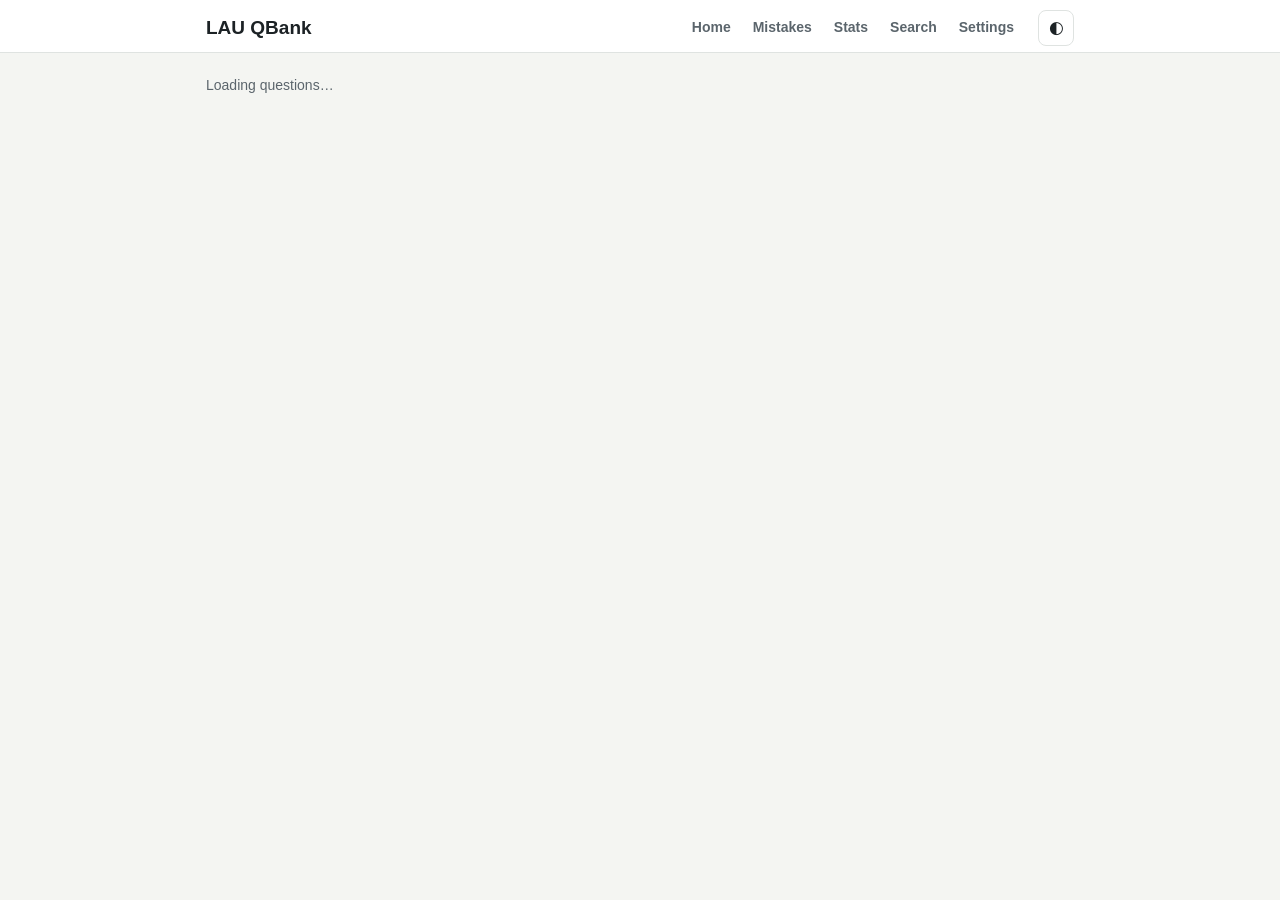
==== commit 417ec5f3: "Site v2 + Immunology short set" ====
--- a/index.html
+++ b/index.html
@@ -1,71 +1,38 @@
 <!doctype html>
-<html lang="en"><head><meta charset="utf-8"><meta name="viewport" content="width=device-width,initial-scale=1">
-<meta name="robots" content="noindex,nofollow"><title>Inflammation TBL QBank</title>
-<style>
-:root{--bg:#f7f7f5;--card:#fff;--ink:#1f2328;--mute:#6b7280;--line:#e5e7eb;--acc:#2f6f8f;--ok:#1f7a4d;--okbg:#e6f4ec;--bad:#b42318;--badbg:#fdecea}
-@media (prefers-color-scheme:dark){:root{--bg:#16181b;--card:#1f2226;--ink:#e8e8e6;--mute:#9aa0a6;--line:#30343a;--acc:#7fb6d4;--ok:#6fcf97;--okbg:#17301f;--bad:#f28b82;--badbg:#3a1d1b}}
-*{box-sizing:border-box}body{margin:0;background:var(--bg);color:var(--ink);font:16px/1.5 -apple-system,system-ui,Segoe UI,sans-serif}
-main{max-width:820px;margin:0 auto;padding:24px 16px 64px}h1{font-size:22px;margin:0 0 4px}h2{font-size:16px;margin:20px 0 8px}
-.mute{color:var(--mute);font-size:14px}.card{background:var(--card);border:1px solid var(--line);border-radius:10px;padding:16px;margin:12px 0}
-details{margin:4px 0}summary{cursor:pointer;font-weight:600}label{display:block;padding:2px 0 2px 22px;cursor:pointer}
-.row{display:flex;gap:16px;flex-wrap:wrap;align-items:center}button{font:inherit;padding:8px 16px;border-radius:8px;border:1px solid var(--acc);background:var(--acc);color:#fff;cursor:pointer}
-button.ghost{background:transparent;color:var(--acc)}button:disabled{opacity:.4;cursor:default}
-.opt{display:block;width:100%;text-align:left;background:var(--card);color:var(--ink);border:1px solid var(--line);margin:6px 0;padding:10px 12px}
-.opt.right{border-color:var(--ok);background:var(--okbg)}.opt.wrong{border-color:var(--bad);background:var(--badbg)}
-.tag{display:inline-block;font-size:12px;padding:1px 8px;border-radius:99px;border:1px solid var(--line);color:var(--mute);margin-right:6px}
-.exp{border-left:3px solid var(--acc);padding-left:12px;margin-top:12px}table{width:100%;border-collapse:collapse;font-size:14px}td,th{padding:6px;border-bottom:1px solid var(--line);text-align:left}
-td.n{text-align:right;font-variant-numeric:tabular-nums}
-</style></head><body><main>
-<h1>Inflammation TBL QBank</h1><div class="mute" id="count"></div>
-<section id="setup">
- <div class="card"><div class="row"><b>Style</b>
-  <label><input type="checkbox" class="sty" value="LAU" checked> LAU</label>
-  <label><input type="checkbox" class="sty" value="Step1" checked> Step1</label>
-  <label><input type="checkbox" id="shuf" checked> Shuffle</label></div></div>
- <div class="card"><div class="row"><b>Lectures</b><button class="ghost" id="all">All</button><button class="ghost" id="none">None</button></div><div id="tree"></div></div>
- <button id="start">Start</button> <span class="mute" id="sel"></span>
-</section>
-<section id="quiz" hidden></section>
-<section id="result" hidden></section>
-</main>
-<script>
-const Q = [{"id": "HEM-PATH-TBL1-01", "block": "Hematology", "lecture": "TBL Acute Inflammation", "discipline": "Pathology", "style": "LAU", "stem": "An inflammatory response has already eliminated a bacterial agent. Which step comes next in the sequence described in the notes?", "options": {"A": "Resolution and repair of tissue", "B": "Regulation of the response", "C": "Recruitment of plasma proteins", "D": "Recognition of damaged tissue", "E": "Removal of necrotic debris"}, "answer": "B", "explanation": "The order is recognition → recruitment → removal → regulation → resolution and repair. Once the agent is removed, the next step is regulation of the response. A: Resolution and repair is the final step and comes after regulation. C: Recruitment comes before removal. D: Recognition is the first step. E: Removal is the step that has just been completed.", "source_slide": "Acute Inflammation doc: Purpose and sequence"}, {"id": "HEM-PATH-TBL1-02", "block": "Hematology", "lecture": "TBL Acute Inflammation", "discipline": "Pathology", "style": "LAU", "stem": "Which statement about the components of inflammation is correct?", "options": {"A": "Its two components are humoral and cellular, regulated by antibodies and complement", "B": "Its two components are vascular and lymphatic, regulated mainly by histamine", "C": "Its two components are cellular and fibrotic, regulated by cytokines and growth factors", "D": "Its two components are vascular and cellular, both regulated by mediators and adhesion molecules", "E": "Its two components are exudative and proliferative, regulated mainly by adhesion molecules"}, "answer": "D", "explanation": "Inflammation has a vascular and a cellular component; in acute inflammation both are regulated by chemical mediators and adhesion molecules. A: Humoral versus cellular describes adaptive immunity. B: Lymphatics participate, but the two components are vascular and cellular, and many mediators act. C: Fibrosis is part of repair, not a component of inflammation. E: These are not the two components named, and mediators also regulate the events.", "source_slide": "Acute Inflammation doc: Purpose and sequence"}, {"id": "HEM-PATH-TBL1-03", "block": "Hematology", "lecture": "TBL Acute Inflammation", "discipline": "Pathology", "style": "LAU", "stem": "Which cardinal sign is matched with its correct mechanism?", "options": {"A": "Calor: increased interstitial pressure on nerves", "B": "Tumor: extravascular accumulation of fluid", "C": "Dolor: dilation of vessels with increased flow", "D": "Rubor: leakage of protein-rich fluid into tissue", "E": "Functio laesa: brief arteriolar vasoconstriction"}, "answer": "B", "explanation": "Tumor (swelling) is due to extravascular accumulation of fluid. A: Calor comes from increased blood flow; pressure on nerves contributes to pain. C: Dolor comes from interstitial pressure and mediators such as bradykinin; vasodilation causes redness and heat. D: Rubor comes from vessel dilation; fluid leakage causes swelling. E: Functio laesa is loss of function, not vasoconstriction.", "source_slide": "Acute Inflammation doc: Cardinal signs and causes"}, {"id": "HEM-PATH-TBL1-04", "block": "Hematology", "lecture": "TBL Acute Inflammation", "discipline": "Pathology", "style": "LAU", "stem": "All of the following are listed as causes of inflammation EXCEPT:", "options": {"A": "Foreign bodies", "B": "Immunologic injury", "C": "Thermal extremes and ionizing radiation", "D": "Apoptosis of single cells", "E": "Tissue death"}, "answer": "D", "explanation": "The causes listed are infection, trauma, physical injury (thermal extremes, ionizing radiation), chemical injury, foreign bodies, immunologic injury and tissue death. Apoptosis is not listed; in resolution, neutrophil apoptosis is part of switching inflammation off. A: Foreign bodies are listed. B: Immunologic injury is listed. C: Physical injury from thermal extremes or radiation is listed. E: Tissue death is listed; inflammation occurs in the viable tissue next to it.", "source_slide": "Acute Inflammation doc: Cardinal signs and causes"}, {"id": "HEM-PATH-TBL1-05", "block": "Hematology", "lecture": "TBL Acute Inflammation", "discipline": "Pathology", "style": "LAU", "stem": "Which statement about the early vascular changes of acute inflammation is correct?", "options": {"A": "Arteriolar dilation begins at once, with no prior change", "B": "A brief vasoconstriction precedes arteriolar dilation", "C": "Vasoconstriction persists until leukocytes marginate", "D": "Dilation is mediated mainly by LTC4, LTD4 and LTE4", "E": "Dilation reduces blood flow, causing pallor and cooling"}, "answer": "B", "explanation": "Acute inflammation begins with a brief vasoconstriction followed by arteriolar dilation and increased blood flow, producing redness and warmth; histamine is an important mediator. A: A brief vasoconstriction comes first. C: The vasoconstriction is brief. D: LTC4, LTD4 and LTE4 are vasoconstrictors. E: Dilation increases flow, causing redness and warmth.", "source_slide": "Acute Inflammation doc: Vascular changes"}, {"id": "HEM-PATH-TBL1-06", "block": "Hematology", "lecture": "TBL Acute Inflammation", "discipline": "Pathology", "style": "LAU", "stem": "All of the following are mechanisms of increased vascular permeability EXCEPT:", "options": {"A": "Endothelial contraction widening interendothelial gaps", "B": "Transmigration through PECAM-1", "C": "Direct endothelial injury", "D": "Leukocyte-mediated endothelial injury", "E": "VEGF-induced transcytosis and leaky new vessels"}, "answer": "B", "explanation": "The mechanisms listed are endothelial-cell contraction with widened gaps, direct endothelial injury, leukocyte-mediated injury, and VEGF-induced transcytosis with leaky new vessels. PECAM-1 mediates leukocyte transmigration, not fluid leakage. A: Endothelial contraction is listed. C: Direct endothelial injury is listed. D: Leukocyte-mediated injury is listed. E: VEGF effects are listed.", "source_slide": "Acute Inflammation doc: Vascular changes"}, {"id": "HEM-PATH-TBL1-07", "block": "Hematology", "lecture": "TBL Acute Inflammation", "discipline": "Pathology", "style": "Step1", "stem": "A child has an infected wound on the foot and a tender, enlarged inguinal lymph node. What is the main reason more microbes and debris reach that node during acute inflammation?", "options": {"A": "Leukocytes carry microbes into veins draining to the node", "B": "Lymphatic valves fail and lymph flows back", "C": "Increased extracellular fluid increases lymph drainage", "D": "Lymph nodes produce chemokines that pull microbes toward them", "E": "Increased capillary hydrostatic pressure pushes microbes into nodes"}, "answer": "C", "explanation": "In inflammation extracellular fluid increases, so lymph drainage increases. Leukocytes, debris and microbes are carried with the lymph, and the draining nodes may become inflamed and painful (lymphadenitis). A: Leukocytes travel in lymph, not veins, to the node. B: Valve failure is not described. D: Chemokines organize lymphoid tissue but do not pull microbes into nodes. E: Drainage is the route described, not capillary pressure into nodes.", "source_slide": "Acute Inflammation doc: Vascular changes"}, {"id": "HEM-PATH-TBL1-08", "block": "Hematology", "lecture": "TBL Acute Inflammation", "discipline": "Pathology", "style": "LAU", "stem": "During leukocyte recruitment, which event directly precedes firm adhesion?", "options": {"A": "Pavementing along the endothelium", "B": "Margination toward the vessel wall", "C": "Transmigration through PECAM-1", "D": "Chemotaxis along a gradient", "E": "Rolling on selectins"}, "answer": "E", "explanation": "The order is margination → pavementing → rolling → adhesion → transmigration, so rolling comes right before adhesion. A: Pavementing precedes rolling. B: Margination is the first step. C: Transmigration follows adhesion. D: Chemotaxis is the movement toward the injury after emigration.", "source_slide": "Acute Inflammation doc: Leukocyte recruitment"}, {"id": "HEM-PATH-TBL1-09", "block": "Hematology", "lecture": "TBL Acute Inflammation", "discipline": "Pathology", "style": "LAU", "stem": "Which pairing of adhesion molecule and its binding partner is correct?", "options": {"A": "L-selectin (leukocyte) – sialyl-Lewis X (endothelium)", "B": "E-selectin (endothelium) – sialyl-Lewis X (leukocyte)", "C": "ICAM-1 (leukocyte) – integrin (endothelium)", "D": "VCAM (leukocyte) – LFA-1 (endothelium)", "E": "PECAM-1 (endothelium) – GlyCAM-1 (leukocyte)"}, "answer": "B", "explanation": "E- and P-selectins on endothelium bind oligosaccharides such as sialyl-Lewis X on leukocytes. A: The leukocyte selectin binds endothelial mucin-like GlyCAM-1. C: ICAM-1 is endothelial and binds leukocyte integrins. D: VCAM is endothelial and binds leukocyte integrins. E: PECAM-1 binds PECAM-1 on both cells; GlyCAM-1 is endothelial.", "source_slide": "Acute Inflammation doc: Leukocyte recruitment"}, {"id": "HEM-PATH-TBL1-10", "block": "Hematology", "lecture": "TBL Acute Inflammation", "discipline": "Pathology", "style": "LAU", "stem": "A drug blocks the integrins LFA-1, MAC-1 and VLA-4. Which step would be most directly impaired?", "options": {"A": "Rolling", "B": "Margination", "C": "Firm adhesion", "D": "Pavementing", "E": "Phagolysosome formation"}, "answer": "C", "explanation": "Integrins on leukocytes bind endothelial ICAM-1/2 and VCAM, producing firm adhesion before transmigration. A: Rolling depends on selectins. B: Margination happens as blood flow changes, before binding. D: Pavementing is lining of the endothelium before rolling. E: Phagolysosome formation occurs inside the phagocyte.", "source_slide": "Acute Inflammation doc: Leukocyte recruitment"}, {"id": "HEM-PATH-TBL1-11", "block": "Hematology", "lecture": "TBL Acute Inflammation", "discipline": "Pathology", "style": "LAU", "stem": "Which statement about P-selectin is correct?", "options": {"A": "Stored in Weibel–Palade bodies and platelet α-granules", "B": "Induced on neutrophils by IL-1 and TNF", "C": "Stored in platelet dense granules and neutrophil granules", "D": "Binds GlyCAM-1 on high endothelial venules", "E": "Relocated to the surface by C5a and LTB4"}, "answer": "A", "explanation": "P-selectin is stored in endothelial Weibel–Palade bodies and platelet α-granules, and relocates to the plasma membrane after stimulation by histamine and thrombin. B: P-selectin is endothelial and platelet, not neutrophil. C: Dense granules are not its store. D: GlyCAM-1 is the ligand of the leukocyte selectin; P-selectin binds sialyl-Lewis X. E: The relocating stimuli are histamine and thrombin.", "source_slide": "Acute Inflammation doc: Leukocyte recruitment"}, {"id": "HEM-PATH-TBL1-12", "block": "Hematology", "lecture": "TBL Acute Inflammation", "discipline": "Pathology", "style": "LAU", "stem": "Which molecule is expressed on both leukocytes and endothelial cells?", "options": {"A": "PECAM-1", "B": "ICAM-2", "C": "E-selectin", "D": "VLA-4", "E": "GlyCAM-1"}, "answer": "A", "explanation": "PECAM-1 (CD31) is expressed on both leukocytes and endothelial cells and mediates transmigration. B: ICAM-2 is endothelial. C: E-selectin is endothelial. D: VLA-4 is a leukocyte integrin. E: GlyCAM-1 is an endothelial mucin-like molecule.", "source_slide": "Acute Inflammation doc: Leukocyte recruitment"}, {"id": "HEM-PATH-TBL1-13", "block": "Hematology", "lecture": "TBL Acute Inflammation", "discipline": "Pathology", "style": "LAU", "stem": "Which of the following is NOT listed as a chemotactic factor for neutrophils?", "options": {"A": "Kallikrein", "B": "Leukotriene C4", "C": "HETE", "D": "C5a", "E": "Bacterial products"}, "answer": "B", "explanation": "The listed neutrophil chemotactic factors are bacterial products, C5a, LTB4, HETE and kallikrein. LTC4 is a vasoconstrictor, bronchoconstrictor and permeability mediator. A: Kallikrein is listed as chemotactic. C: HETE is listed as chemotactic. D: C5a is the main complement chemotactic factor. E: Bacterial products are listed.", "source_slide": "Acute Inflammation doc: Chemotaxis"}, {"id": "HEM-PATH-TBL1-14", "block": "Hematology", "lecture": "TBL Acute Inflammation", "discipline": "Pathology", "style": "LAU", "stem": "Which statement about phagocytosis is correct?", "options": {"A": "Opsonins dissolve particles before they are engulfed", "B": "The phagosome forms by fusion of two lysosomes", "C": "Phagolysosome formation accompanies degranulation", "D": "IgM and C5a are the most important opsonins", "E": "Monocytes are poor phagocytes compared with lymphocytes"}, "answer": "C", "explanation": "Pseudopods enclose the particle in a phagosome, which fuses with lysosomes to form a phagolysosome; this is associated with degranulation. A: Opsonins coat and immobilize particles on the phagocyte surface. B: The phagosome forms from the engulfing pseudopods. D: The most important opsonins are IgG and C3b. E: Neutrophils and monocytes–macrophages are the main phagocytes.", "source_slide": "Acute Inflammation doc: Phagocytosis"}, {"id": "HEM-PATH-TBL1-15", "block": "Hematology", "lecture": "TBL Acute Inflammation", "discipline": "Pathology", "style": "LAU", "stem": "In which setting is leukocyte-mediated injury especially likely to worsen tissue damage after the original insult?", "options": {"A": "Myocardial infarction treated with reperfusion", "B": "Serous blister formation after a burn", "C": "Lymphatic drainage of a resolving abscess wall", "D": "Neutrophil apoptosis during resolution", "E": "Macrophage clearance of edema fluid"}, "answer": "A", "explanation": "Leukocytes damage host tissue during clearance of necrotic tissue, including after myocardial infarction, especially with reperfusion; also in infection, autoimmune reactions and allergic disease such as asthma. B: A serous blister is a cell-poor exudate. C: Lymphatic drainage is part of resolution. D: Neutrophil apoptosis ends the response. E: Macrophage clearance is part of resolution.", "source_slide": "Acute Inflammation doc: Leukocyte-mediated tissue injury"}, {"id": "HEM-PATH-TBL1-16", "block": "Hematology", "lecture": "TBL Acute Inflammation", "discipline": "Pathology", "style": "LAU", "stem": "The most important substances released by activated leukocytes that injure host tissue are:", "options": {"A": "Histamine and serotonin from leukocyte granules", "B": "Prostacyclin and nitric oxide", "C": "Lipoxins and antiproteases", "D": "Complement C3b and IgG", "E": "Lysosomal enzymes and oxygen/nitrogen radicals"}, "answer": "E", "explanation": "The most important injurious leukocyte products are lysosomal enzymes (in the granules) and reactive oxygen and nitrogen species. A: Histamine and serotonin come from mast cells, basophils and platelets. B: PGI2 and NO are endothelial and protective. C: Lipoxins resolve inflammation and antiproteases protect tissue. D: C3b and IgG are opsonins.", "source_slide": "Acute Inflammation doc: Leukocyte-mediated tissue injury"}, {"id": "HEM-PATH-TBL1-17", "block": "Hematology", "lecture": "TBL Acute Inflammation", "discipline": "Pathology", "style": "LAU", "stem": "Which statement about neutrophils in acute inflammation is correct?", "options": {"A": "They dominate the focus for the first 2–3 days, then are replaced by lymphocytes", "B": "Early neutrophilia comes from division of mature circulating neutrophils", "C": "They are the main cells in viral infections", "D": "Neutrophilia is a typical response to parasitic infestation", "E": "Early neutrophilia comes from the marrow postmitotic reserve pool, with more band forms"}, "answer": "E", "explanation": "Early neutrophilia comes from release of the bone marrow postmitotic reserve pool, with more immature band neutrophils. A: Neutrophils dominate the first 24 hours and are replaced by monocytes–macrophages after 2–3 days. B: Mature neutrophils do not divide. C: Lymphocytes dominate many viral infections. D: Parasites cause eosinophilia.", "source_slide": "Acute Inflammation doc: Cells"}, {"id": "HEM-PATH-TBL1-18", "block": "Hematology", "lecture": "TBL Acute Inflammation", "discipline": "Pathology", "style": "LAU", "stem": "Why are monocytes–macrophages better suited than neutrophils to the later phase of an inflammatory focus?", "options": {"A": "They live longer, divide in tissue and engulf larger particles", "B": "They arrive first and degranulate within minutes of injury", "C": "They die after a single burst, which limits tissue damage", "D": "They are the main source of histamine in the tissue", "E": "They release lipoxins that recruit more neutrophils"}, "answer": "A", "explanation": "Monocytes–macrophages engulf larger particles, are longer-lived, and can divide and proliferate in the inflamed tissue. B: Neutrophils arrive first. C: Dying after one burst describes neutrophils. D: Histamine comes from mast cells, basophils and platelets. E: Lipoxins help resolve inflammation.", "source_slide": "Acute Inflammation doc: Cells"}, {"id": "HEM-PATH-TBL1-19", "block": "Hematology", "lecture": "TBL Acute Inflammation", "discipline": "Pathology", "style": "LAU", "stem": "Which cell is matched with the setting in which it is prominent?", "options": {"A": "Basophils – viral infections", "B": "Eosinophils – allergic reactions and parasitic infestations", "C": "Lymphocytes – the first 24 hours of acute inflammation", "D": "Neutrophils – chronic inflammation alongside plasma cells", "E": "Monocytes – allergic reactions"}, "answer": "B", "explanation": "Eosinophils are prominent in allergic reactions and parasitic infestations. A: Lymphocytes are prominent in viral infections; basophilia occurs in CML. C: Neutrophils dominate the first 24 hours. D: Chronic inflammation features lymphocytes, macrophages and plasma cells. E: Monocytes become prominent after 2–3 days.", "source_slide": "Acute Inflammation doc: Cells in acute and chronic inflammation"}, {"id": "HEM-PATH-TBL1-20", "block": "Hematology", "lecture": "TBL Acute Inflammation", "discipline": "Pathology", "style": "LAU", "stem": "Which statement about the inflammatory cells is correct?", "options": {"A": "Eosinophils are the main source of histamine", "B": "Chronic inflammation is dominated by mononuclear cells", "C": "Basophilia is the typical response to allergic reactions", "D": "Neutrophils are capable of dividing in the inflamed tissue", "E": "Monocytes predominate in the first 24 hours"}, "answer": "B", "explanation": "Lymphocytes, along with monocytes–macrophages and plasma cells, are the most prominent cells in chronic inflammation. A: Mast cells and basophils are the histamine sources. C: Allergy causes eosinophilia; basophilia is from CML and myeloproliferative diseases. D: Macrophages, not neutrophils, can divide in the tissue. E: Neutrophils predominate in the first 24 hours.", "source_slide": "Acute Inflammation doc: Cells"}, {"id": "HEM-PATH-TBL1-21", "block": "Hematology", "lecture": "TBL Acute Inflammation", "discipline": "Pathology", "style": "LAU", "stem": "Which mediator is matched with its correct origin category?", "options": {"A": "Histamine – plasma-protein-derived", "B": "C5a – cell-derived", "C": "E. coli peptides – endogenous", "D": "Platelet-activating factor – plasma-protein-derived", "E": "Bradykinin – plasma-protein-derived"}, "answer": "E", "explanation": "Endogenous mediators are cell-derived or plasma-protein-derived; bradykinin comes from the plasma kinin system. A: Histamine is cell-derived (mast cells, basophils, platelets). B: C5a comes from plasma complement proteins. C: Microbial peptides are exogenous mediators. D: PAF is made from cell membrane phospholipids.", "source_slide": "Acute Inflammation doc: Mediators overview"}, {"id": "HEM-PATH-TBL1-22", "block": "Hematology", "lecture": "TBL Acute Inflammation", "discipline": "Pathology", "style": "LAU", "stem": "Histamine release from mast cells and basophils is triggered by all of the following EXCEPT:", "options": {"A": "Antigen binding to cell-bound IgE", "B": "C3b binding to its receptor", "C": "Physical stimuli", "D": "Complement fragments C3a and C5a", "E": "Cytokines from inflammatory cells"}, "answer": "B", "explanation": "Triggers are antigen binding to IgE on mast cells and basophils, C3a and C5a, physical stimuli, and cytokines or products from inflammatory cells. C3b is an opsonin. A: IgE-bound antigen is a trigger. C: Physical stimuli are triggers. D: C3a and C5a are anaphylatoxins that trigger release. E: Cytokines and inflammatory-cell products are triggers.", "source_slide": "Acute Inflammation doc: Vasoactive amines"}, {"id": "HEM-PATH-TBL1-23", "block": "Hematology", "lecture": "TBL Acute Inflammation", "discipline": "Pathology", "style": "LAU", "stem": "Which statement about histamine and serotonin is correct?", "options": {"A": "Serotonin comes from platelets and acts like histamine", "B": "Serotonin comes from mast cells and opposes histamine", "C": "Histamine comes from basophils but not from platelets", "D": "Histamine acts mainly by damaging arteriolar endothelium", "E": "Serotonin is the main trigger of mast cell degranulation"}, "answer": "A", "explanation": "Histamine is released from mast cells, basophils and platelets and acts especially through endothelial contraction in postcapillary venules. Serotonin, released from platelets, has effects similar to histamine. B: The doc gives platelets as the serotonin source, with similar effects. C: Platelets also release histamine. D: Histamine acts by endothelial contraction in postcapillary venules. E: Degranulation triggers are IgE-bound antigen, C3a/C5a, physical stimuli and cytokines.", "source_slide": "Acute Inflammation doc: Vasoactive amines"}, {"id": "HEM-PATH-TBL1-24", "block": "Hematology", "lecture": "TBL Acute Inflammation", "discipline": "Pathology", "style": "LAU", "stem": "Phospholipase A2 releases arachidonic acid, the precursor of which mediators?", "options": {"A": "Bradykinin, kallikrein and prostaglandins", "B": "Prostaglandins, thromboxanes and leukotrienes", "C": "Histamine, serotonin and leukotrienes", "D": "Nitric oxide, prostacyclin and thromboxanes", "E": "C3a, C5a and prostaglandins"}, "answer": "B", "explanation": "Phospholipase A2 releases arachidonic acid from membrane phospholipids; the COX pathway makes prostaglandins and thromboxanes, and the lipoxygenase pathway makes leukotrienes and lipoxins. A: Bradykinin and kallikrein belong to the kinin system. C: Histamine and serotonin are preformed amines. D: NO is made by endothelial cells, not from arachidonic acid. E: C3a and C5a are complement fragments.", "source_slide": "Acute Inflammation doc: Arachidonic-acid metabolites"}, {"id": "HEM-PATH-TBL1-25", "block": "Hematology", "lecture": "TBL Acute Inflammation", "discipline": "Pathology", "style": "LAU", "stem": "Which arachidonic acid product is matched with the correct pathway and action?", "options": {"A": "TxA2 – lipoxygenase – vasoconstriction, aggregation", "B": "LTB4 – cyclooxygenase – neutrophil chemotaxis", "C": "PGI2 – cyclooxygenase – vasodilation, inhibits aggregation", "D": "Lipoxins – cyclooxygenase – bronchoconstriction", "E": "HETE – cyclooxygenase – vasodilation and fever"}, "answer": "C", "explanation": "Endothelial PGI2 is a COX product, a powerful vasodilator and inhibitor of platelet aggregation. A: TxA2 is a COX product. B: LTB4 is a lipoxygenase product. D: Lipoxins come from 5-HPETE (lipoxygenase) and help resolve inflammation. E: HETE is a lipoxygenase product and is chemotactic.", "source_slide": "Acute Inflammation doc: Arachidonic-acid metabolites"}, {"id": "HEM-PATH-TBL1-26", "block": "Hematology", "lecture": "TBL Acute Inflammation", "discipline": "Pathology", "style": "LAU", "stem": "Which statement about the lipoxygenase pathway is correct?", "options": {"A": "Its products include thromboxane A2", "B": "It is not the pathway blocked by aspirin", "C": "It produces prostacyclin in endothelium", "D": "Its leukotrienes C4–E4 attract neutrophils", "E": "Its lipoxins promote bronchoconstriction"}, "answer": "B", "explanation": "Aspirin inhibits the cyclooxygenase pathway. The lipoxygenase pathway produces HPETEs, LTB4 (chemotactic), LTC4/LTD4/LTE4 (bronchoconstriction, vasoconstriction, permeability) and lipoxins (help resolve inflammation). A: TxA2 is a COX product. C: PGI2 is a COX product. D: Only LTB4 is described as chemotactic; LTC4–LTE4 constrict and increase permeability. E: Lipoxins help resolve inflammation.", "source_slide": "Acute Inflammation doc: Arachidonic-acid metabolites"}, {"id": "HEM-PATH-TBL1-27", "block": "Hematology", "lecture": "TBL Acute Inflammation", "discipline": "Pathology", "style": "Step1", "stem": "A patient with asthma has an attack after allergen exposure, with bronchoconstriction and increased vascular permeability that persist after antihistamine treatment. Which group of mediators best explains the persistent effects?", "options": {"A": "LTB4 and HETE", "B": "Prostacyclin and nitric oxide", "C": "Lipoxins", "D": "LTC4, LTD4 and LTE4", "E": "Thromboxane A2 and serotonin"}, "answer": "D", "explanation": "LTC4, LTD4 and LTE4 are potent vasoconstrictors, bronchoconstrictors and mediators of increased permeability (the slow-reacting substance of anaphylaxis). A: LTB4 and HETE are chemotactic for neutrophils. B: PGI2 and NO are vasodilators. C: Lipoxins help resolve inflammation. E: TxA2 and serotonin are platelet products; neither is the slow-reacting substance.", "source_slide": "Acute Inflammation doc: Arachidonic-acid metabolites"}, {"id": "HEM-PATH-TBL1-28", "block": "Hematology", "lecture": "TBL Acute Inflammation", "discipline": "Pathology", "style": "LAU", "stem": "Which statement about platelet-activating factor is correct?", "options": {"A": "It is a peptide cleaved from kininogen by kallikrein", "B": "It inhibits platelets and causes bronchodilation in asthma", "C": "It is a lipoxygenase product of leukocytes", "D": "It is a plasma protein made by the liver", "E": "It is more potent than histamine in increasing permeability"}, "answer": "E", "explanation": "PAF is generated from membrane phospholipids in several cell types. It stimulates platelets, causes bronchoconstriction, increases permeability, and is described as substantially more potent than histamine in increasing permeability and vasodilation. A: That describes bradykinin. B: PAF stimulates platelets and causes bronchoconstriction. C: PAF comes from membrane phospholipids; it is not a leukotriene. D: PAF is a lipid made by cells, not a hepatic protein.", "source_slide": "Acute Inflammation doc: PAF, cytokines and chemokines"}, {"id": "HEM-PATH-TBL1-29", "block": "Hematology", "lecture": "TBL Acute Inflammation", "discipline": "Pathology", "style": "LAU", "stem": "Which effect is NOT attributed to IL-1 and TNF in the notes?", "options": {"A": "Inducing acute-phase responses", "B": "Inducing adhesion molecule synthesis", "C": "Triggering neutrophil degranulation", "D": "Causing fever and cachexia", "E": "Increasing endothelial thromboresistance"}, "answer": "E", "explanation": "IL-1 and TNF reduce, not increase, endothelial thromboresistance, which promotes thrombosis. A: Acute-phase responses are listed. B: Adhesion molecule synthesis is listed. C: Neutrophil degranulation is listed. D: Fever and cachexia are systemic effects listed.", "source_slide": "Acute Inflammation doc: PAF, cytokines and chemokines"}, {"id": "HEM-PATH-TBL1-30", "block": "Hematology", "lecture": "TBL Acute Inflammation", "discipline": "Pathology", "style": "LAU", "stem": "Besides attracting selected leukocyte populations, chemokines:", "options": {"A": "Induce fever and acute-phase proteins", "B": "Act as the main opsonins", "C": "Organize cells within lymphoid tissues", "D": "Form the membrane attack complex", "E": "Inhibit platelet aggregation"}, "answer": "C", "explanation": "Chemokines are small proteins that primarily attract selected leukocytes; they support recruitment and the normal organization of cells in lymphoid tissues. A: Fever and acute-phase responses come from IL-1 and TNF. B: The opsonins are IgG and C3b. D: The MAC is C5b–9. E: NO and PGI2 inhibit platelet aggregation.", "source_slide": "Acute Inflammation doc: PAF, cytokines and chemokines"}, {"id": "HEM-PATH-TBL1-31", "block": "Hematology", "lecture": "TBL Acute Inflammation", "discipline": "Pathology", "style": "LAU", "stem": "Nitric oxide contributes to endothelial thromboresistance by:", "options": {"A": "Inhibiting platelet aggregation", "B": "Stimulating PGI2 cleavage", "C": "Inducing P-selectin relocation", "D": "Activating Hageman factor", "E": "Promoting TxA2 synthesis"}, "answer": "A", "explanation": "NO, made by endothelial cells, relaxes smooth muscle, inhibits platelet aggregation (thromboresistance) and participates in microbial killing. B: NO does not cleave PGI2. C: P-selectin relocation is caused by histamine and thrombin. D: Factor XIIa starts the kinin and coagulation systems. E: TxA2 promotes aggregation.", "source_slide": "Acute Inflammation doc: Nitric oxide"}, {"id": "HEM-PATH-TBL1-32", "block": "Hematology", "lecture": "TBL Acute Inflammation", "discipline": "Pathology", "style": "LAU", "stem": "Which statement about reactive oxygen species is correct?", "options": {"A": "They are synthesized by phospholipase A2 in neutrophils", "B": "At low levels they cause tissue injury; at high levels they amplify signals", "C": "At low levels they increase chemokine and adhesion molecule expression", "D": "Catalase generates them from superoxide", "E": "They are neutralized mainly by α1-antitrypsin"}, "answer": "C", "explanation": "ROS are made by NADPH oxidase. At low levels they increase chemokine, cytokine and adhesion molecule expression; at higher levels they injure tissue. A: ROS come from NADPH oxidase. B: The relationship is reversed. D: Catalase detoxifies H2O2. E: α1-antitrypsin is an antiprotease; ROS are handled by SOD, catalase and glutathione peroxidase.", "source_slide": "Acute Inflammation doc: ROS"}, {"id": "HEM-PATH-TBL1-33", "block": "Hematology", "lecture": "TBL Acute Inflammation", "discipline": "Pathology", "style": "Step1", "stem": "A 40-year-old non-smoker develops panacinar emphysema. Uninhibited activity of which enzyme, from leukocyte granules, explains the lung destruction?", "options": {"A": "Neutrophil elastase", "B": "Myeloperoxidase", "C": "Phospholipase A2", "D": "NADPH oxidase", "E": "Kallikrein"}, "answer": "A", "explanation": "Lysosomal enzymes are checked by antiproteases; α1-antitrypsin is the major inhibitor of neutrophil elastase. Its deficiency in the lung lets leukocyte proteases destroy tissue, causing panacinar emphysema. B: MPO generates hypochlorous acid; it is not the protease checked by α1-antitrypsin. C: Phospholipase A2 releases arachidonic acid. D: NADPH oxidase generates ROS. E: Kallikrein makes bradykinin.", "source_slide": "Acute Inflammation doc: Leukocyte-mediated tissue injury"}, {"id": "HEM-PATH-TBL1-34", "block": "Hematology", "lecture": "TBL Acute Inflammation", "discipline": "Pathology", "style": "LAU", "stem": "Which statement about substance P is correct?", "options": {"A": "It is a lipid mediator generated by phospholipase A2", "B": "It transmits pain and regulates vascular tone and permeability", "C": "It is an acute-phase protein produced by hepatocytes in the liver", "D": "It is an anaphylatoxin formed during complement activation", "E": "It is stored in Weibel–Palade bodies with P-selectin"}, "answer": "B", "explanation": "Neuropeptides such as substance P transmit pain signals and regulate vascular tone and permeability; nerve fibers producing them are prominent in the lung and GI tract. A: Lipid mediators are arachidonic acid metabolites and PAF. C: Acute-phase proteins include CRP and fibrinogen. D: The anaphylatoxins are C3a and C5a. E: Weibel–Palade bodies store P-selectin.", "source_slide": "Acute Inflammation doc: Neuropeptides"}, {"id": "HEM-PATH-TBL1-35", "block": "Hematology", "lecture": "TBL Acute Inflammation", "discipline": "Pathology", "style": "LAU", "stem": "Activated Hageman factor (factor XIIa) directly activates all of the following EXCEPT:", "options": {"A": "The cyclooxygenase pathway", "B": "The kinin system", "C": "The intrinsic coagulation pathway", "D": "The plasminogen (fibrinolytic) system", "E": "Conversion of prekallikrein to kallikrein"}, "answer": "A", "explanation": "Factor XIIa initiates the kinin system (prekallikrein → kallikrein), the intrinsic coagulation pathway and the plasminogen system, which in turn activate complement. The COX pathway starts from arachidonic acid released by phospholipase A2. B: The kinin system is initiated by XIIa. C: XIIa activates intrinsic coagulation. D: XIIa activates the plasminogen system. E: Prekallikrein conversion is part of the kinin system.", "source_slide": "Acute Inflammation doc: Kinin and complement systems"}, {"id": "HEM-PATH-TBL1-36", "block": "Hematology", "lecture": "TBL Acute Inflammation", "discipline": "Pathology", "style": "LAU", "stem": "Which statement about the kinin system is correct?", "options": {"A": "Bradykinin is cleaved from prekallikrein by factor XIIa", "B": "Kallikrein is a vasoconstrictor that opposes bradykinin", "C": "Bradykinin is the chemotactic product of the system", "D": "Kininogen is released from mast cell granules", "E": "Kallikrein cleaves kininogen and is also chemotactic"}, "answer": "E", "explanation": "Kallikrein, generated from prekallikrein, cleaves high-molecular-weight kininogen to bradykinin; kallikrein can also act as a chemotactic factor. Bradykinin causes permeability, arteriolar dilation and pain. A: Bradykinin comes from kininogen, cleaved by kallikrein. B: Kallikrein is chemotactic, not a vasoconstrictor. C: Kallikrein, not bradykinin, is the chemotactic factor. D: Kininogen is a plasma protein.", "source_slide": "Acute Inflammation doc: Kinin and complement systems"}, {"id": "HEM-PATH-TBL1-37", "block": "Hematology", "lecture": "TBL Acute Inflammation", "discipline": "Pathology", "style": "LAU", "stem": "Which action of C5a is described in the notes?", "options": {"A": "Opsonization of particles", "B": "Activation of the lipoxygenase pathway", "C": "Formation of membrane pores", "D": "Inhibition of leukocyte adhesion molecules", "E": "Conversion of prekallikrein to kallikrein"}, "answer": "B", "explanation": "C5a is chemotactic, releases histamine (including from platelet dense granules), induces leukocyte adhesion molecules and activates the lipoxygenase pathway. A: C3b is the opsonin. C: C5b-9 forms pores. D: C5a induces adhesion molecules. E: Factor XIIa converts prekallikrein.", "source_slide": "Acute Inflammation doc: Kinin and complement systems"}, {"id": "HEM-PATH-TBL1-38", "block": "Hematology", "lecture": "TBL Acute Inflammation", "discipline": "Pathology", "style": "LAU", "stem": "Which statement about complement in inflammation is correct?", "options": {"A": "C3b is the membrane attack complex", "B": "C5b–9 acts as the main opsonin", "C": "C3a and C5a are anaphylatoxins", "D": "C3a is the main chemotactic fragment", "E": "C5a inhibits leukocyte adhesion molecules"}, "answer": "C", "explanation": "C3a and C5a are anaphylatoxins that trigger mast-cell and basophil degranulation. C5a is also chemotactic; C3b is an opsonin; C5b–9 is the lytic MAC. A: C3b is an opsonin. B: C5b–9 lyses cells. D: C5a is the chemotactic fragment described. E: C5a promotes adhesion-molecule expression.", "source_slide": "Acute Inflammation doc: Kinin and complement systems"}, {"id": "HEM-PATH-TBL1-39", "block": "Hematology", "lecture": "TBL Acute Inflammation", "discipline": "Pathology", "style": "LAU", "stem": "Which statement about neutrophil extracellular traps is correct?", "options": {"A": "They are formed by fibrin deposited from plasma", "B": "They kill microbes inside the phagolysosome", "C": "They trap microbes in fibrils, limiting spread", "D": "They are released by macrophages after 2–3 days", "E": "They are the main cause of serous effusions"}, "answer": "C", "explanation": "NETs are extracellular fibrillar networks released by neutrophils that concentrate antimicrobial substances and prevent spread by trapping microbes. A: Fibrin comes from coagulation. B: NETs act outside the cell. D: They are released by neutrophils. E: Serous effusions come from plasma or mesothelium.", "source_slide": "Acute Inflammation doc: NETs"}, {"id": "HEM-PATH-TBL1-40", "block": "Hematology", "lecture": "TBL Acute Inflammation", "discipline": "Pathology", "style": "Step1", "stem": "A 45-year-old with bacterial pneumonia has fever, weight loss and raised serum CRP, fibrinogen and ferritin. Which is also listed as an acute-phase protein made by the liver under the same stimulus?", "options": {"A": "Bradykinin", "B": "Ceruloplasmin", "C": "Albumin", "D": "Immunoglobulin G", "E": "Histamine"}, "answer": "B", "explanation": "IL-1 and TNF drive hepatic acute-phase proteins: CRP, serum amyloid-associated protein, complement, fibrinogen, prothrombin, α1-antitrypsin, α2-macroglobulin, ferritin and ceruloplasmin. A: Bradykinin is a kinin. C: Albumin is not in the doc' acute-phase list (it falls in inflammation). D: IgG is made by plasma cells. E: Histamine is a vasoactive amine.", "source_slide": "Acute Inflammation doc: Systemic effects"}, {"id": "HEM-PATH-TBL1-41", "block": "Hematology", "lecture": "TBL Acute Inflammation", "discipline": "Pathology", "style": "LAU", "stem": "Which pair of proteins is listed both as an antiprotease and among the acute-phase proteins?", "options": {"A": "Ferritin and ceruloplasmin", "B": "CRP and serum amyloid A", "C": "Fibrinogen and prothrombin", "D": "α1-antitrypsin and α2-macroglobulin", "E": "Catalase and superoxide dismutase"}, "answer": "D", "explanation": "α1-antitrypsin and α2-macroglobulin are the antiproteases that check lysosomal enzymes, and both are also in the acute-phase list. A: These are acute-phase proteins but not antiproteases. B: These are acute-phase proteins but not antiproteases. C: These are coagulation-related acute-phase proteins. E: These are antioxidant enzymes.", "source_slide": "Acute Inflammation doc: Systemic effects"}, {"id": "HEM-PATH-TBL1-42", "block": "Hematology", "lecture": "TBL Acute Inflammation", "discipline": "Pathology", "style": "LAU", "stem": "Which statement about selectins is correct?", "options": {"A": "IL-1 and TNF promote their endothelial expression", "B": "They mediate firm adhesion before transmigration", "C": "E-selectin is stored in Weibel–Palade bodies", "D": "They are integrins expressed on leukocytes", "E": "They bind ICAM-1 and VCAM on endothelium"}, "answer": "A", "explanation": "Selectins mediate rolling; IL-1 and TNF promote endothelial adhesion-molecule expression. E- and P-selectins bind sialyl-Lewis X; P-selectin is stored in Weibel–Palade bodies and platelet α-granules. B: Firm adhesion is mediated by integrins. C: P-selectin is the stored one. D: Integrins are a separate family. E: ICAM-1 and VCAM bind integrins.", "source_slide": "Acute Inflammation doc: Leukocyte recruitment"}, {"id": "HEM-PATH-TBL1-43", "block": "Hematology", "lecture": "TBL Acute Inflammation", "discipline": "Pathology", "style": "LAU", "stem": "Which feature belongs to resolution of acute inflammation rather than to conversion to chronic inflammation?", "options": {"A": "Proliferation of fibroblasts and new vessels", "B": "Replacement of neutrophils by lymphocytes", "C": "Accumulation of plasma cells", "D": "Distortion of tissue architecture", "E": "Apoptosis of neutrophils at the site"}, "answer": "E", "explanation": "Resolution includes decay of mediators, normal permeability, neutrophil apoptosis, anti-inflammatory mediators, lymphatic drainage and macrophage clearance. A: Fibroblast and vessel proliferation mark chronic conversion. B: Lymphocytes replacing neutrophils marks chronic conversion. C: Plasma cells mark chronic conversion. D: Architectural distortion results from scarring.", "source_slide": "Acute Inflammation doc: Outcomes"}, {"id": "HEM-PATH-TBL1-44", "block": "Hematology", "lecture": "TBL Acute Inflammation", "discipline": "Pathology", "style": "LAU", "stem": "Which outcome of acute inflammation is correctly defined?", "options": {"A": "Fistula – a localized collection of pus in an organ", "B": "Abscess – an abnormal communication between two hollow organs", "C": "Scar – restoration of normal structure and function", "D": "Ulcer – excavation of a surface from necrosis and sloughing", "E": "Effusion – sloughing of inflamed mucosa"}, "answer": "D", "explanation": "An ulcer is a local defect or excavation of a surface caused by necrosis and sloughing of inflamed necrotic tissue. A: That defines an abscess. B: That defines a fistula. C: A scar may distort structure or impair function. E: An effusion is fluid in a mesothelial-lined cavity.", "source_slide": "Acute Inflammation doc: Ulcer and other outcomes"}, {"id": "HEM-PATH-TBL1-45", "block": "Hematology", "lecture": "TBL Acute Inflammation", "discipline": "Pathology", "style": "LAU", "stem": "Which statement about abscesses is correct?", "options": {"A": "They are diffuse exudates spreading along tissue planes", "B": "They are usually caused by viral infections", "C": "Their center contains viable, preserved neutrophils", "D": "They consist mainly of fibrin with few cells", "E": "They may be walled off and replaced by connective tissue"}, "answer": "E", "explanation": "An abscess is a localized collection of pus within a tissue, organ or confined space; it may become walled off and replaced by connective tissue. A: An abscess is localized. B: Pyogenic bacteria such as staphylococci are the usual cause. C: The center contains necrotic leukocytes and tissue cells; viable neutrophils form the rim. D: That describes fibrinous inflammation.", "source_slide": "Acute Inflammation doc: Purulent inflammation and abscess"}, {"id": "HEM-PATH-TBL1-46", "block": "Hematology", "lecture": "TBL Acute Inflammation", "discipline": "Pathology", "style": "LAU", "stem": "Moving outward from the center of an abscess, which sequence is described?", "options": {"A": "Necrotic center → neutrophil rim → fibroblastic zone", "B": "Preserved neutrophils → necrotic cells → fibrous capsule", "C": "Fibroblastic proliferation → necrotic cells → preserved neutrophils", "D": "Necrotic cells → fibroblastic proliferation → rim of neutrophils", "E": "Granulation tissue → necrotic cells → rim of lymphocytes"}, "answer": "A", "explanation": "The center is a mass of necrotic leukocytes and tissue cells, surrounded by a rim of preserved neutrophils; outside, vascular congestion and parenchymal and fibroblastic proliferation indicate chronic inflammation and repair. B: Preserved neutrophils form the rim around the necrotic center. C: Fibroblastic proliferation is the outermost zone. D: Neutrophils lie between the center and the fibroblastic zone. E: Granulation tissue and a lymphocyte rim are not described.", "source_slide": "Acute Inflammation doc: Purulent inflammation and abscess"}, {"id": "HEM-PATH-TBL1-47", "block": "Hematology", "lecture": "TBL Acute Inflammation", "discipline": "Pathology", "style": "LAU", "stem": "Which statement about serous inflammation is correct?", "options": {"A": "It is defined by deposition of fibrin", "B": "It is rich in neutrophils and liquefied necrotic debris", "C": "It is typical of meningeal inflammation", "D": "Its fluid comes from plasma or mesothelium", "E": "It is the classic pattern of appendicitis"}, "answer": "D", "explanation": "Serous inflammation is a relatively cell-poor, serum-like, protein-rich exudate; the fluid may come from plasma leakage or mesothelial-cell secretion. A: Fibrin defines fibrinous inflammation. B: That describes pus. C: The meninges are a typical fibrinous site. E: Appendicitis is suppurative.", "source_slide": "Acute Inflammation doc: Serous inflammation"}, {"id": "HEM-PATH-TBL1-48", "block": "Hematology", "lecture": "TBL Acute Inflammation", "discipline": "Pathology", "style": "Step1", "stem": "Five days after a myocardial infarction, a patient has pericardial chest pain. Autopsy weeks later shows a shaggy eosinophilic meshwork on the pericardium. What allowed this exudate to form, unlike a serous one?", "options": {"A": "Pyogenic bacteria seeded the pericardium", "B": "Mesothelial cells secreted fluid after irritation", "C": "Lymphatic drainage of the pericardium increased", "D": "Greater permeability let fibrinogen escape", "E": "Neutrophils released NETs that trapped proteins"}, "answer": "D", "explanation": "Fibrinous inflammation follows more severe injury: greater permeability lets large molecules such as fibrinogen pass, and local coagulation deposits fibrin, seen as an eosinophilic meshwork. A: Bacteria would cause purulent inflammation. B: Mesothelial secretion produces serous fluid. C: Increased drainage removes, not deposits, exudate. E: NETs are neutrophil fibrils, not the fibrin meshwork described.", "source_slide": "Acute Inflammation doc: Fibrinous inflammation"}, {"id": "HEM-PATH-TBL1-49", "block": "Hematology", "lecture": "TBL Acute Inflammation", "discipline": "Pathology", "style": "LAU", "stem": "A fibrinous exudate that is not removed undergoes organization. What does organization involve?", "options": {"A": "Fibrinolysis followed by clearance by macrophages", "B": "Ingrowth of fibroblasts and vessels, then scarring", "C": "Conversion of fibrin into pus by neutrophils", "D": "Formation of granulomas around the fibrin", "E": "Re-epithelialization of the serosal surface"}, "answer": "B", "explanation": "Fibrinous exudates may resolve by fibrinolysis and macrophage clearance; if not, they undergo organization, with ingrowth of fibroblasts and vessels that leads to scarring. A: That is resolution of the exudate, the alternative to organization. C: Pus is not described from fibrin. D: Granulomas are not described. E: Re-epithelialization is not described.", "source_slide": "Acute Inflammation doc: Fibrinous inflammation"}, {"id": "HEM-PATH-TBL1-50", "block": "Hematology", "lecture": "TBL Acute Inflammation", "discipline": "Pathology", "style": "LAU", "stem": "Which statement about purulent inflammation is correct?", "options": {"A": "It is cell-poor with sterile fluid", "B": "It mainly affects mesothelium-lined cavities as fibrin", "C": "Its classic example is a burn blister", "D": "Pyogenic bacteria cause liquefactive necrosis", "E": "It is also called serous inflammation"}, "answer": "D", "explanation": "Purulent (suppurative) inflammation produces pus. It is most often caused by bacteria that cause liquefactive necrosis (e.g., staphylococci), called pyogenic bacteria; acute appendicitis is a common example. A: That describes serous inflammation. B: That describes fibrinous inflammation. C: Blisters are serous. E: Purulent is also called suppurative.", "source_slide": "Acute Inflammation doc: Purulent inflammation and abscess"}, {"id": "HEM-PATH-TBL1-51", "block": "Hematology", "lecture": "TBL Acute Inflammation", "discipline": "Pathology", "style": "LAU", "stem": "Ulceration requires which condition?", "options": {"A": "Deposition of fibrin in a body cavity", "B": "Seeding of pyogenic bacteria into deep tissue", "C": "Fluid accumulation beneath the epidermis", "D": "Granuloma formation with caseation", "E": "Necrosis and inflammation on or near a surface"}, "answer": "E", "explanation": "An ulcer is a local defect produced by necrosis and sloughing of inflammatory necrotic tissue; it can occur only when necrosis and inflammation exist on or near a surface. A: That is fibrinous inflammation. B: That produces an abscess. C: That produces a blister (serous). D: Caseating granulomas are not required.", "source_slide": "Acute Inflammation doc: Ulcer and other outcomes"}, {"id": "HEM-PATH-TBL1-52", "block": "Hematology", "lecture": "TBL Acute Inflammation", "discipline": "Pathology", "style": "LAU", "stem": "Which statement about the morphologic patterns is correct?", "options": {"A": "Fibrinous exudates resolve without scarring", "B": "Skin blisters represent purulent inflammation", "C": "Serous effusions are rich in neutrophils", "D": "Peptic ulcers show both acute and chronic inflammation", "E": "Abscesses are the typical lesion of fibrinous pericarditis"}, "answer": "D", "explanation": "In peptic ulcers acute and chronic inflammation coexist: neutrophils and vascular dilation in the acute stage, scarring with lymphocytes, macrophages and plasma cells with chronicity. A: Fibrinous exudates may organize into scar. B: Blisters are serous. C: Serous fluid has few leukocytes. E: Pericardial exudates are fibrinous.", "source_slide": "Acute Inflammation doc: Ulcer and other outcomes"}, {"id": "HEM-PATH-TBL1-53", "block": "Hematology", "lecture": "TBL Acute Inflammation", "discipline": "Pathology", "style": "LAU", "stem": "Restoration of injured tissue to normal structure after inflammation depends mainly on:", "options": {"A": "The number of neutrophils recruited and their life span", "B": "The amount of fibrin deposited and how fast it is cleared", "C": "Extent of destruction and regenerative capacity", "D": "The cytokines released and how long fever lasts", "E": "The size of the draining lymph nodes and lymph flow"}, "answer": "C", "explanation": "Restoration depends on the extent of tissue destruction and the regenerative capacity of the specific tissue. A: Neutrophil numbers do not determine regeneration. B: Fibrin clearance affects fibrinous exudates, not the general rule given. D: Cytokines and fever are systemic effects. E: Lymph flow clears edema but does not determine restoration.", "source_slide": "Acute Inflammation doc: Purpose and sequence"}, {"id": "HEM-PATH-TBL1-54", "block": "Hematology", "lecture": "TBL Acute Inflammation", "discipline": "Pathology", "style": "LAU", "stem": "Which term describes leukocytes moving from the central blood flow toward the vessel wall?", "options": {"A": "Pavementing", "B": "Rolling", "C": "Emigration", "D": "Margination", "E": "Chemotaxis"}, "answer": "D", "explanation": "Margination is localization of leukocytes to the outer margin of the blood flow, adjacent to the endothelium. A: Pavementing is lining the endothelial surface. B: Rolling is loose selectin binding along the surface. C: Emigration is passage between endothelial cells into the tissue. E: Chemotaxis is movement toward the injury along a chemical gradient.", "source_slide": "Acute Inflammation doc: Leukocyte recruitment"}, {"id": "HEM-PATH-TBL1-55", "block": "Hematology", "lecture": "TBL Acute Inflammation", "discipline": "Pathology", "style": "LAU", "stem": "Engagement of leukocyte receptors by microbial products leads to \"leukocyte activation\". Which of the following is NOT one of its listed results?", "options": {"A": "Enhanced phagocytosis", "B": "Production of substances that destroy microbes", "C": "Secretion of antibodies", "D": "Production of arachidonic acid metabolites", "E": "Production of cytokines"}, "answer": "C", "explanation": "Activation enhances phagocytosis, production of microbicidal substances and of amplifying mediators (arachidonic acid metabolites and cytokines). Antibodies are made by plasma cells. A: Enhanced phagocytosis is listed. B: Microbicidal substances are listed. D: Arachidonic acid metabolites are listed. E: Cytokines are listed.", "source_slide": "Acute Inflammation doc: Chemotaxis and leukocyte activation"}, {"id": "HEM-PATH-TBL1-56", "block": "Hematology", "lecture": "TBL Acute Inflammation", "discipline": "Pathology", "style": "LAU", "stem": "Intracellular killing of phagocytosed microbes is described as:", "options": {"A": "Oxygen-dependent through NADPH oxidase, without other routes", "B": "Complement-mediated inside the phagosome", "C": "Antibody-mediated inside the phagolysosome", "D": "Oxygen-dependent and oxygen-independent", "E": "Mediated by nitric oxide from the endothelium"}, "answer": "D", "explanation": "Intracellular killing in phagocytes uses oxygen-dependent and oxygen-independent mechanisms. A: Oxygen-independent mechanisms also exist. B: Complement acts at the cell surface. C: Antibodies act as opsonins outside the cell. E: Endothelial NO is not the intracellular mechanism described.", "source_slide": "Acute Inflammation doc: Phagocytosis"}, {"id": "HEM-PATH-TBL1-57", "block": "Hematology", "lecture": "TBL Acute Inflammation", "discipline": "Pathology", "style": "LAU", "stem": "Which pair consists of the most important phagocytic cells?", "options": {"A": "Neutrophils and eosinophils", "B": "Monocytes and dendritic cells", "C": "Macrophages and mast cells", "D": "Eosinophils and basophils", "E": "Neutrophils and macrophages"}, "answer": "E", "explanation": "Neutrophils and monocytes–macrophages are the most important phagocytes. A: Eosinophils are not named as major phagocytes. B: Dendritic cells are not named here. C: Mast cells release histamine. D: Eosinophils and basophils are not the main phagocytes.", "source_slide": "Acute Inflammation doc: Phagocytosis"}, {"id": "HEM-PATH-TBL1-58", "block": "Hematology", "lecture": "TBL Acute Inflammation", "discipline": "Pathology", "style": "LAU", "stem": "Neutrophilia is typical of which pair of conditions?", "options": {"A": "Viral infection and infarction", "B": "Bacterial infection and hay fever", "C": "Tuberculosis and typhus", "D": "Bacterial infection and infarction", "E": "Parasitic infection and asthma"}, "answer": "D", "explanation": "Neutrophilia is caused by bacterial infections and other acute inflammation such as infarction. A: Viral infections cause lymphocytosis. B: Hay fever causes eosinophilia. C: These cause monocytosis. E: These cause eosinophilia.", "source_slide": "Acute Inflammation doc: Cells"}, {"id": "HEM-PATH-TBL1-59", "block": "Hematology", "lecture": "TBL Acute Inflammation", "discipline": "Pathology", "style": "LAU", "stem": "Aspirin's anti-inflammatory action targets which enzyme, and which products fall?", "options": {"A": "Phospholipase A2; prostaglandins and leukotrienes", "B": "5-lipoxygenase; leukotrienes and lipoxins", "C": "Cyclooxygenase; leukotrienes and HETE", "D": "Cyclooxygenase; prostaglandins and thromboxanes", "E": "Lipoxygenase; thromboxanes and prostacyclin"}, "answer": "D", "explanation": "The cyclooxygenase pathway (COX-1, COX-2) yields thromboxanes and prostaglandins and is inhibited by aspirin. A: Phospholipase A2 is upstream and not the aspirin target. B: Lipoxygenase is not the aspirin target. C: Leukotrienes and HETE are lipoxygenase products. E: Thromboxanes and prostacyclin are COX products.", "source_slide": "Acute Inflammation doc: Arachidonic-acid metabolites"}, {"id": "HEM-PATH-TBL1-60", "block": "Hematology", "lecture": "TBL Acute Inflammation", "discipline": "Pathology", "style": "LAU", "stem": "Prostaglandins (other than TxA2 and PGI2) are listed as causing:", "options": {"A": "Vasoconstriction, pain and fever", "B": "Vasodilation, chemotaxis and fever", "C": "Bronchoconstriction, pain and fever", "D": "Vasodilation, pain and platelet aggregation", "E": "Vasodilation, pain and fever"}, "answer": "E", "explanation": "Prostaglandins induce vasodilation, pain and fever. A: Prostaglandins dilate vessels. B: Chemotaxis is LTB4 and HETE. C: Bronchoconstriction is LTC4, LTD4 and LTE4. D: Platelet aggregation is TxA2.", "source_slide": "Acute Inflammation doc: Arachidonic-acid metabolites"}, {"id": "HEM-PATH-TBL1-61", "block": "Hematology", "lecture": "TBL Acute Inflammation", "discipline": "Pathology", "style": "LAU", "stem": "Which statement about lipoxins is correct?", "options": {"A": "They are lipoxygenase products that help resolve inflammation", "B": "They are COX products that cause pain and fever", "C": "They are lipoxygenase products that attract neutrophils strongly", "D": "They are lipoxygenase products causing bronchospasm", "E": "They are COX products that aggregate platelets"}, "answer": "A", "explanation": "Lipoxins come from the lipoxygenase pathway and generally help resolve inflammation, acting as anti-inflammatory mediators. B: Pain and fever come from prostaglandins. C: LTB4 attracts neutrophils. D: LTC4, LTD4 and LTE4 cause bronchoconstriction. E: TxA2 aggregates platelets.", "source_slide": "Acute Inflammation doc: Arachidonic-acid metabolites"}, {"id": "HEM-PATH-TBL1-62", "block": "Hematology", "lecture": "TBL Acute Inflammation", "discipline": "Pathology", "style": "LAU", "stem": "Which set lists the antioxidant protections against oxygen-derived radicals?", "options": {"A": "Superoxide dismutase, catalase, glutathione peroxidase", "B": "NADPH oxidase, catalase, glutathione peroxidase", "C": "Superoxide dismutase, α1-antitrypsin, catalase", "D": "Ceruloplasmin, catalase, α2-macroglobulin", "E": "Superoxide dismutase, myeloperoxidase, catalase"}, "answer": "A", "explanation": "The antioxidant mechanisms named are superoxide dismutase, catalase (detoxifies H2O2) and glutathione peroxidase. B: NADPH oxidase generates ROS. C: α1-antitrypsin is an antiprotease. D: α2-macroglobulin is an antiprotease. E: Myeloperoxidase is a granule enzyme, not an antioxidant defense.", "source_slide": "Acute Inflammation doc: Leukocyte-mediated tissue injury"}, {"id": "HEM-PATH-TBL1-63", "block": "Hematology", "lecture": "TBL Acute Inflammation", "discipline": "Pathology", "style": "LAU", "stem": "Lysosomal enzymes of neutrophils and monocytes reach the extracellular space:", "options": {"A": "After cell death and by leakage during phagocytosis", "B": "By IgE-triggered degranulation and after cell death", "C": "Through C5b-9 pores and by leakage from phagosomes", "D": "By the platelet release reaction and after cell death", "E": "Through transcytosis and by leakage from phagosomes"}, "answer": "A", "explanation": "Lysosomal enzymes may be released after cell death or by leakage during formation of phagocytic vacuoles. B: IgE-triggered degranulation is the mast cell mechanism. C: C5b-9 pores lyse target cells. D: The release reaction is a platelet event. E: Transcytosis is a VEGF permeability mechanism.", "source_slide": "Acute Inflammation doc: Lysosomal enzymes"}, {"id": "HEM-PATH-TBL1-64", "block": "Hematology", "lecture": "TBL Acute Inflammation", "discipline": "Pathology", "style": "LAU", "stem": "Neuropeptide-secreting nerve fibers are especially prominent in:", "options": {"A": "Lung and gastrointestinal tract", "B": "Lung and kidney", "C": "Skin and gastrointestinal tract", "D": "Liver and spleen", "E": "Heart and lung"}, "answer": "A", "explanation": "Nerve fibers secreting neuropeptides are especially prominent in the lung and GI tract. B: The kidney is not named. C: The skin is not named. D: Liver and spleen are not named. E: The heart is not named.", "source_slide": "Acute Inflammation doc: Neuropeptides"}, {"id": "HEM-PATH-TBL1-65", "block": "Hematology", "lecture": "TBL Acute Inflammation", "discipline": "Pathology", "style": "LAU", "stem": "Which is NOT listed among the systemic effects of inflammation caused by IL-1 and TNF?", "options": {"A": "Fever", "B": "Cachexia", "C": "Lymphocytopenia", "D": "Leukocytosis", "E": "Hepatic acute-phase protein synthesis"}, "answer": "C", "explanation": "IL-1 and TNF cause fever, cachexia, leukocytosis and hepatic synthesis of acute-phase proteins. Lymphocytopenia is not listed. A: Fever is listed. B: Cachexia is listed. D: Leukocytosis is listed. E: Acute-phase proteins are listed.", "source_slide": "Acute Inflammation doc: Systemic effects"}, {"id": "HEM-PATH-TBL1-66", "block": "Hematology", "lecture": "TBL Acute Inflammation", "discipline": "Pathology", "style": "LAU", "stem": "An accumulation of fluid in a mesothelium-lined cavity is called:", "options": {"A": "Effusion", "B": "Edema", "C": "Exudate", "D": "Transudate", "E": "Abscess"}, "answer": "A", "explanation": "Fluid in a mesothelium-lined cavity is an effusion. B: Edema is interstitial fluid. C: Exudate describes protein-rich fluid, not its location. D: Transudate describes low-protein fluid, not its location. E: An abscess is a localized collection of pus.", "source_slide": "Acute Inflammation doc: Serous inflammation"}, {"id": "HEM-PATH-TBL1-67", "block": "Hematology", "lecture": "TBL Acute Inflammation", "discipline": "Pathology", "style": "LAU", "stem": "Fibrinous exudates are characteristic of inflammation of:", "options": {"A": "Meninges, pericardium and pleura", "B": "Pericardium, pleura and skin", "C": "Meninges, appendix and pleura", "D": "Peritoneum, skin and stomach", "E": "Pleura, stomach and duodenum"}, "answer": "A", "explanation": "Fibrinous exudates are characteristic of the linings of body cavities: meninges, pericardium and pleura. B: Skin blisters are serous. C: Appendicitis is purulent. D: Skin and stomach are not named. E: Stomach and duodenum give peptic ulcers.", "source_slide": "Acute Inflammation doc: Fibrinous inflammation"}, {"id": "HEM-PATH-TBL1-68", "block": "Hematology", "lecture": "TBL Acute Inflammation", "discipline": "Pathology", "style": "LAU", "stem": "Pus is composed of:", "options": {"A": "Neutrophils, fibrin and red cells", "B": "Lymphocytes, plasma cells and edema fluid", "C": "Macrophages, giant cells and debris", "D": "Neutrophils, eosinophils and serous fluid", "E": "Neutrophils, necrotic debris and edema fluid"}, "answer": "E", "explanation": "Pus is an exudate of neutrophils, liquefied debris of necrotic cells and edema fluid. A: Fibrin and red cells are not its components. B: Lymphocytes and plasma cells mark chronic inflammation. C: Giant cells belong to granulomas. D: Eosinophils are not a component.", "source_slide": "Acute Inflammation doc: Purulent inflammation and abscess"}, {"id": "HEM-PATH-TBL1-69", "block": "Hematology", "lecture": "TBL Acute Inflammation", "discipline": "Pathology", "style": "LAU", "stem": "Besides mucosal surfaces, where does the doc say ulceration may occur?", "options": {"A": "Mesothelium-lined body cavities", "B": "Ischemic lower-extremity tissues", "C": "Deep parenchyma of solid organs", "D": "Draining lymph nodes", "E": "The meninges"}, "answer": "B", "explanation": "Ulceration requires necrosis and inflammation at or near a surface and may occur in mucosa or in ischemic lower-extremity tissues. A: Fluid in these cavities is an effusion. C: Deep localized pus is an abscess. D: Lymph nodes show lymphadenitis. E: The meninges show fibrinous exudates.", "source_slide": "Acute Inflammation doc: Ulcer and other outcomes"}, {"id": "HEM-PATH-TBL1-70", "block": "Hematology", "lecture": "TBL Acute Inflammation", "discipline": "Pathology", "style": "LAU", "stem": "According to the doc, inflammation is a protective response intended to:", "options": {"A": "Eliminate the cause of injury and remove necrotic tissue", "B": "Repair tissue before the injurious agent has been removed", "C": "Limit blood flow so that infection cannot spread", "D": "Replace injured tissue by fibrosis from the start", "E": "Generate antibodies against the injurious agent"}, "answer": "A", "explanation": "Inflammation is a protective response intended to eliminate the initial cause of cell injury and remove necrotic cells and tissues resulting from the original insult. B: Repair (resolution) is the last step, after removal. C: Vasodilation increases blood flow. D: Fibrosis is a possible outcome, not the aim. E: Antibody production is not the definition given.", "source_slide": "Acute Inflammation doc: Purpose and sequence"}, {"id": "HEM-PATH-TBL1-71", "block": "Hematology", "lecture": "TBL Acute Inflammation", "discipline": "Pathology", "style": "LAU", "stem": "A patient has a zone of necrotic myocardium. Where do the inflammatory changes develop?", "options": {"A": "Within the core of the necrotic tissue", "B": "Once bacteria have colonized the necrotic tissue", "C": "In distant organs through circulating cytokines", "D": "In viable tissue adjacent to the necrotic area", "E": "Throughout the whole organ at the same time"}, "answer": "D", "explanation": "Tissue death is a cause of inflammation, and inflammation occurs in viable tissue adjacent to necrotic areas. A: Dead tissue cannot mount the response. B: Infection is not required. C: Systemic effects exist, but the local reaction is next to the necrosis. E: The reaction is located at the margin of the necrosis.", "source_slide": "Acute Inflammation doc: Cardinal signs and causes"}, {"id": "HEM-PATH-TBL1-72", "block": "Hematology", "lecture": "TBL Acute Inflammation", "discipline": "Pathology", "style": "LAU", "stem": "Which cardinal sign is attributed specifically to increased blood flow?", "options": {"A": "Rubor", "B": "Tumor", "C": "Dolor", "D": "Calor", "E": "Functio laesa"}, "answer": "D", "explanation": "The doc attributes rubor to vasodilation and calor (heat) to increased blood flow; the rapid review links redness and warmth to vasodilation and increased local flow. A: Rubor is attributed to vasodilation. B: Tumor is extravascular fluid accumulation. C: Dolor is tissue pressure plus mediators such as bradykinin. E: Functio laesa is loss of function.", "source_slide": "Acute Inflammation doc: Cardinal signs and causes"}, {"id": "HEM-PATH-TBL1-73", "block": "Hematology", "lecture": "TBL Acute Inflammation", "discipline": "Pathology", "style": "LAU", "stem": "Which pair of mediators does the doc name as important in increased vascular permeability?", "options": {"A": "Lipoxins and nitric oxide", "B": "TxA2 and prostacyclin", "C": "Catalase and superoxide dismutase", "D": "α1-antitrypsin and ceruloplasmin", "E": "Histamine and kinins"}, "answer": "E", "explanation": "Increased permeability lets protein-rich fluid leave vessels; histamine and kinins are important mediators. A: Lipoxins resolve inflammation; NO relaxes smooth muscle. B: TxA2 and PGI2 act mainly on vascular tone and platelets. C: These are antioxidant enzymes. D: These are acute-phase proteins.", "source_slide": "Acute Inflammation doc: Vascular changes"}, {"id": "HEM-PATH-TBL1-74", "block": "Hematology", "lecture": "TBL Acute Inflammation", "discipline": "Pathology", "style": "LAU", "stem": "Inflammation of draining lymph nodes is called:", "options": {"A": "Lymphangitis", "B": "Lymphedema", "C": "Lymphocytosis", "D": "Lymphadenopathy of fibrosis", "E": "Lymphadenitis"}, "answer": "E", "explanation": "Inflammation of lymphatic vessels is lymphangitis; inflammation of draining lymph nodes is lymphadenitis. Nodes may become enlarged and tender. A: Lymphangitis is inflammation of the lymphatic vessels. B: Lymphedema is lymph accumulation, not inflammation. C: Lymphocytosis is increased blood lymphocytes. D: Not a term used for this.", "source_slide": "Acute Inflammation doc: Vascular changes"}, {"id": "HEM-PATH-TBL1-75", "block": "Hematology", "lecture": "TBL Acute Inflammation", "discipline": "Pathology", "style": "LAU", "stem": "Leukocytes lining up along the endothelial surface, before rolling, is called:", "options": {"A": "Margination", "B": "Rolling", "C": "Pavementing", "D": "Diapedesis", "E": "Chemotaxis"}, "answer": "C", "explanation": "Leukocytes move toward the wall (margination), line the endothelium (pavementing), roll, adhere firmly, and then cross (transmigration/diapedesis). A: Margination is moving from the central flow toward the wall. B: Rolling follows pavementing. D: Diapedesis is crossing the endothelium. E: Chemotaxis is directed movement along a chemical gradient.", "source_slide": "Acute Inflammation doc: Leukocyte recruitment"}, {"id": "HEM-PATH-TBL1-76", "block": "Hematology", "lecture": "TBL Acute Inflammation", "discipline": "Pathology", "style": "LAU", "stem": "P-selectin moves from its storage granules to the cell surface after stimulation by:", "options": {"A": "IL-1 or TNF", "B": "C5a or LTB4", "C": "Histamine or thrombin", "D": "Kallikrein or bradykinin", "E": "IgG or C3b"}, "answer": "C", "explanation": "P-selectin is stored in Weibel–Palade bodies and platelet α-granules and moves to the surface after stimulation by histamine or thrombin. A: IL-1 and TNF promote adhesion-molecule expression in general. B: C5a and LTB4 are chemotactic factors. D: These belong to the kinin system. E: These are opsonins.", "source_slide": "Acute Inflammation doc: Leukocyte recruitment"}, {"id": "HEM-PATH-TBL1-77", "block": "Hematology", "lecture": "TBL Acute Inflammation", "discipline": "Pathology", "style": "LAU", "stem": "Leukocyte integrins bind which endothelial molecules during firm adhesion?", "options": {"A": "E-selectin and P-selectin", "B": "Sialyl-Lewis X oligosaccharides", "C": "ICAM-1, ICAM-2 and VCAM", "D": "PECAM-1 (CD31) on the endothelium", "E": "Weibel–Palade body proteins"}, "answer": "C", "explanation": "Firm adhesion is mediated by leukocyte integrins (LFA-1, MAC-1, VLA-4) binding endothelial immunoglobulin-family proteins ICAM-1/ICAM-2 and VCAM. A: Selectins mediate rolling. B: Sialyl-Lewis X is the leukocyte ligand of E- and P-selectin. D: PECAM-1 mediates transmigration. E: Weibel–Palade bodies store P-selectin.", "source_slide": "Acute Inflammation doc: Leukocyte recruitment"}, {"id": "HEM-PATH-TBL1-78", "block": "Hematology", "lecture": "TBL Acute Inflammation", "discipline": "Pathology", "style": "LAU", "stem": "Chemotaxis is best defined as:", "options": {"A": "Random leukocyte movement within the central bloodstream", "B": "Loose leukocyte binding to selectins", "C": "Directed leukocyte movement along a chemical gradient", "D": "Coating of particles to aid phagocytosis", "E": "Passage of leukocytes between endothelial cells"}, "answer": "C", "explanation": "Chemotaxis is directed leukocyte movement along a chemical gradient; neutrophil chemoattractants include bacterial products, C5a, LTB4, HETE and kallikrein. A: Chemotaxis is directed, not random. B: That is rolling. D: That is opsonization. E: That is transmigration.", "source_slide": "Acute Inflammation doc: Chemotaxis"}, {"id": "HEM-PATH-TBL1-79", "block": "Hematology", "lecture": "TBL Acute Inflammation", "discipline": "Pathology", "style": "LAU", "stem": "Which group consists entirely of neutrophil chemoattractants named in the doc?", "options": {"A": "Bacterial products, C5a, LTB4", "B": "C5a, LTC4, kallikrein", "C": "Bacterial products, C3b, HETE", "D": "LTB4, prostacyclin, kallikrein", "E": "HETE, C3a, serotonin"}, "answer": "A", "explanation": "The neutrophil chemoattractants named are bacterial products, C5a, LTB4, HETE and kallikrein. B: LTC4 is a constrictor, not a chemoattractant. C: C3b is an opsonin. D: Prostacyclin is a vasodilator. E: C3a and serotonin are not in the list.", "source_slide": "Acute Inflammation doc: Chemotaxis"}, {"id": "HEM-PATH-TBL1-80", "block": "Hematology", "lecture": "TBL Acute Inflammation", "discipline": "Pathology", "style": "LAU", "stem": "Which is the correct order of events in phagocytosis?", "options": {"A": "Pseudopod engulfment → attachment → phagolysosome → phagosome", "B": "Attachment → phagolysosome → pseudopod engulfment → phagosome", "C": "Phagosome → attachment → pseudopod engulfment → phagolysosome", "D": "Attachment → pseudopod engulfment → phagosome → phagolysosome", "E": "Attachment → phagosome → pseudopod engulfment → phagolysosome"}, "answer": "D", "explanation": "Phagocytosis involves recognition and attachment, engulfment by pseudopodia, formation of a phagosome, fusion with lysosomes into a phagolysosome, then killing and degradation. A: Attachment comes before engulfment. B: The phagolysosome forms last. C: A phagosome cannot form before attachment. E: The phagosome forms from the pseudopod engulfment.", "source_slide": "Acute Inflammation doc: Phagocytosis"}, {"id": "HEM-PATH-TBL1-81", "block": "Hematology", "lecture": "TBL Acute Inflammation", "discipline": "Pathology", "style": "LAU", "stem": "How does opsonization help phagocytosis?", "options": {"A": "It lyses the particle before it is engulfed", "B": "It attracts phagocytes toward the particle along a gradient", "C": "It fuses the phagosome with lysosomes", "D": "It coats the particle, improving phagocyte attachment", "E": "It generates reactive oxygen species"}, "answer": "D", "explanation": "Opsonization coats a particle to facilitate phagocytosis, improving phagocyte attachment and uptake; important opsonins are IgG and C3b. A: Lysis is the MAC's role. B: That is chemotaxis. C: Fusion is a later step inside the cell. E: ROS come from NADPH oxidase.", "source_slide": "Acute Inflammation doc: Phagocytosis"}, {"id": "HEM-PATH-TBL1-82", "block": "Hematology", "lecture": "TBL Acute Inflammation", "discipline": "Pathology", "style": "LAU", "stem": "During which period do neutrophils predominate in an acute inflammatory focus?", "options": {"A": "The first 24 hours", "B": "The first 2–3 days, then lymphocytes", "C": "After 2–3 days, replacing macrophages", "D": "Throughout chronic inflammation", "E": "Once resolution has begun"}, "answer": "A", "explanation": "Neutrophils predominate during the first 24 hours; after about 2–3 days monocytes/macrophages become more prominent. B: Monocytes/macrophages take over after 2–3 days. C: Neutrophils come before macrophages. D: Chronic inflammation features lymphocytes, plasma cells and macrophages. E: Neutrophils undergo apoptosis in resolution.", "source_slide": "Acute Inflammation doc: Cells"}, {"id": "HEM-PATH-TBL1-83", "block": "Hematology", "lecture": "TBL Acute Inflammation", "discipline": "Pathology", "style": "Step1", "stem": "A shepherd drinks raw goat milk and develops prolonged fever. His blood shows increased monocytes. Which group lists infections that cause the same change?", "options": {"A": "Tuberculosis, mumps, rubella, influenza", "B": "Brucellosis, asthma, hay fever, parasites", "C": "Tuberculosis, brucellosis, typhus, salmonellosis", "D": "Typhus, staphylococci, streptococci, salmonellosis", "E": "Salmonellosis, CML, tuberculosis, brucellosis"}, "answer": "C", "explanation": "Monocytosis can occur in tuberculosis, brucellosis (the likely cause here), typhus and salmonellosis. A: Mumps, rubella and influenza are viral, which makes lymphocytes prominent. B: Allergy and parasites make eosinophils prominent. D: Pyogenic bacteria cause neutrophilia. E: CML causes basophilia.", "source_slide": "Acute Inflammation doc: Cells"}, {"id": "HEM-PATH-TBL1-84", "block": "Hematology", "lecture": "TBL Acute Inflammation", "discipline": "Pathology", "style": "LAU", "stem": "Basophilia may occur in:", "options": {"A": "Parasitic infestation", "B": "Bacterial pneumonia", "C": "Acute viral hepatitis", "D": "Myocardial infarction", "E": "Chronic myeloid leukemia"}, "answer": "E", "explanation": "Mast cells and basophils are histamine sources; basophilia may occur in CML and other myeloproliferative diseases. A: Parasites make eosinophils prominent. B: Bacterial infection causes neutrophilia. C: Viral infections make lymphocytes prominent. D: Infarction causes neutrophilia.", "source_slide": "Acute Inflammation doc: Cells"}, {"id": "HEM-PATH-TBL1-85", "block": "Hematology", "lecture": "TBL Acute Inflammation", "discipline": "Pathology", "style": "LAU", "stem": "Which statement about nitric oxide is correct?", "options": {"A": "It is a platelet product causing arteriolar vasoconstriction", "B": "It is a leukotriene that increases permeability", "C": "It is an antiprotease that blocks elastase", "D": "It is made by NADPH oxidase in neutrophils", "E": "It is endothelial and relaxes vascular smooth muscle"}, "answer": "E", "explanation": "NO is produced by endothelial cells, relaxes vascular smooth muscle, inhibits platelet aggregation and contributes to microbial killing. A: NO is not a platelet product and dilates vessels. B: Leukotrienes are lipoxygenase products. C: α1-antitrypsin blocks elastase. D: NADPH oxidase generates ROS.", "source_slide": "Acute Inflammation doc: Nitric oxide"}, {"id": "HEM-PATH-TBL1-86", "block": "Hematology", "lecture": "TBL Acute Inflammation", "discipline": "Pathology", "style": "LAU", "stem": "Reactive oxygen species in inflammation are generated through:", "options": {"A": "Cyclooxygenase in platelets", "B": "Superoxide dismutase in hepatocytes", "C": "Lipoxygenase in activated mast cells", "D": "NADPH oxidase in phagocytes", "E": "Phospholipase A2 in endothelium"}, "answer": "D", "explanation": "ROS are generated through the NADPH oxidase pathway in activated neutrophils and macrophages. A: COX makes prostaglandins and thromboxanes. B: SOD is an antioxidant defense, not an ROS source. C: Lipoxygenase makes leukotrienes and lipoxins. E: Phospholipase A2 releases arachidonic acid.", "source_slide": "Acute Inflammation doc: ROS"}, {"id": "HEM-PATH-TBL1-87", "block": "Hematology", "lecture": "TBL Acute Inflammation", "discipline": "Pathology", "style": "LAU", "stem": "Which complement product lyses susceptible cells?", "options": {"A": "C5a", "B": "C3b", "C": "C5b–9", "D": "C3a", "E": "C4b"}, "answer": "C", "explanation": "C5b–9 forms the membrane attack complex, which lyses susceptible cells. A: C5a is an anaphylatoxin and chemotactic factor. B: C3b is an opsonin. D: C3a is an anaphylatoxin. E: C4b is not described in the doc.", "source_slide": "Acute Inflammation doc: Complement"}, {"id": "HEM-PATH-TBL1-88", "block": "Hematology", "lecture": "TBL Acute Inflammation", "discipline": "Pathology", "style": "LAU", "stem": "All of the following are acute-phase proteins listed in the doc EXCEPT:", "options": {"A": "Serum amyloid-associated protein", "B": "Prothrombin", "C": "Complement components", "D": "α2-macroglobulin", "E": "Histamine"}, "answer": "E", "explanation": "The liver increases CRP, serum amyloid-associated protein, complement components, fibrinogen, prothrombin, α1-antitrypsin, α2-macroglobulin, ferritin and ceruloplasmin. Histamine is a vasoactive amine. A: SAA protein is listed. B: Prothrombin is listed. C: Complement components are listed. D: α2-macroglobulin is listed.", "source_slide": "Acute Inflammation doc: Systemic effects"}, {"id": "HEM-PATH-TBL1-89", "block": "Hematology", "lecture": "TBL Acute Inflammation", "discipline": "Pathology", "style": "LAU", "stem": "Which statement about resolution is correct?", "options": {"A": "New vessels and fibroblasts proliferate", "B": "Neutrophils are replaced by plasma cells", "C": "Recruitment ceases and mediators decay", "D": "Pus is walled off by connective tissue", "E": "The surface epithelium necroses and sloughs"}, "answer": "C", "explanation": "In resolution, mediators decay or are degraded, permeability normalizes, recruitment ceases, neutrophils undergo apoptosis, anti-inflammatory mediators are produced, and lymphatics and macrophages clear fluid and debris. A: That is repair by scarring or chronic inflammation. B: That is conversion to chronic inflammation. D: That is an abscess. E: That is ulceration.", "source_slide": "Acute Inflammation doc: Outcomes"}, {"id": "HEM-PATH-TBL1-90", "block": "Hematology", "lecture": "TBL Acute Inflammation", "discipline": "Pathology", "style": "LAU", "stem": "Which outcome is an abnormal communication between two organs, or between an organ and a surface?", "options": {"A": "Ulcer", "B": "Fistula", "C": "Abscess", "D": "Scar", "E": "Effusion"}, "answer": "B", "explanation": "A fistula is an abnormal communication between two organs or between an organ and a surface. A: An ulcer is a surface excavation. C: An abscess is a localized collection of pus. D: A scar results from tissue destruction. E: An effusion is fluid in a mesothelial-lined cavity.", "source_slide": "Acute Inflammation doc: Ulcer and other outcomes"}, {"id": "HEM-PATH-TBL1-91", "block": "Hematology", "lecture": "TBL Acute Inflammation", "discipline": "Pathology", "style": "LAU", "stem": "Extensive organization of a fibrinous pericardial exudate can lead to:", "options": {"A": "Resolution with complete restoration of the pericardium", "B": "A purulent abscess in the pericardial cavity", "C": "Obliteration of the space and restricted cardiac function", "D": "A cell-poor serous pericardial effusion", "E": "Ulceration of the visceral pericardium"}, "answer": "C", "explanation": "If fibrin persists, organization (ingrowth of fibroblasts and vessels) can produce scar; extensive organization in the pericardial cavity may obliterate the space and restrict cardiac function. A: Resolution requires fibrin to be degraded and cleared. B: Abscesses need pyogenic bacteria. D: A serous effusion is a different, cell-poor exudate. E: Ulcers form at mucosal or ischemic surfaces.", "source_slide": "Acute Inflammation doc: Fibrinous inflammation"}, {"id": "HEM-PATH-TBL1-92", "block": "Hematology", "lecture": "TBL Acute Inflammation", "discipline": "Pathology", "style": "LAU", "stem": "Acute appendicitis is the doc's common example of:", "options": {"A": "Serous inflammation", "B": "Suppurative inflammation", "C": "Fibrinous inflammation", "D": "Chronic inflammation", "E": "Ulceration"}, "answer": "B", "explanation": "Acute appendicitis is a common example of suppurative (purulent) inflammation. A: Serous inflammation is cell-poor, as in blisters. C: Fibrinous inflammation affects the meninges, pericardium and pleura. D: Appendicitis here is acute. E: Peptic ulcer is the ulcer example.", "source_slide": "Acute Inflammation doc: Purulent inflammation"}, {"id": "HEM-PATH-TBL1-93", "block": "Hematology", "lecture": "TBL Acute Inflammation", "discipline": "Pathology", "style": "LAU", "stem": "In the doc's rapid review, bronchoconstriction is matched with:", "options": {"A": "LTB4, HETE and C5a", "B": "Prostaglandins and bradykinin", "C": "IL-1 and TNF", "D": "Histamine, serotonin and kinins", "E": "LTC4, LTD4, LTE4 and PAF"}, "answer": "E", "explanation": "The integration lists bronchoconstriction → LTC4/LTD4/LTE4 and PAF. A: These are neutrophil chemoattractants. B: These are matched with pain. C: These are matched with fever and the acute-phase response. D: Histamine and kinins are permeability mediators; they are not matched with bronchoconstriction.", "source_slide": "Acute Inflammation doc: High-yield integration"}, {"id": "HEM-PATH-TBL1-94", "block": "Hematology", "lecture": "TBL Acute Inflammation", "discipline": "Pathology", "style": "LAU", "stem": "In the doc's rapid review, pain (dolor) is matched with:", "options": {"A": "Histamine, vasodilation and increased flow", "B": "IL-1, TNF and acute-phase proteins", "C": "Bradykinin, prostaglandins, tissue pressure", "D": "Selectins, integrins and PECAM-1", "E": "LTC4, LTD4 and LTE4"}, "answer": "C", "explanation": "Pain is matched with bradykinin, prostaglandins and increased tissue pressure. A: These are matched with redness and warmth. B: These are matched with fever and the acute-phase response. D: These mediate rolling and adhesion. E: These are matched with bronchoconstriction.", "source_slide": "Acute Inflammation doc: Rapid review table"}, {"id": "HEM-PATH-TBL1-95", "block": "Hematology", "lecture": "TBL Acute Inflammation", "discipline": "Pathology", "style": "LAU", "stem": "Which statement about the origin of mediators is correct?", "options": {"A": "Endogenous mediators are often microbial products", "B": "Exogenous mediators are often microbial products", "C": "Exogenous mediators are plasma-protein-derived", "D": "Bradykinin is an exogenous, cell-derived mediator", "E": "Histamine is an exogenous, plasma-derived mediator"}, "answer": "B", "explanation": "Exogenous mediators are often microbial products; endogenous mediators may be cell-derived or plasma-protein-derived. A: Endogenous mediators come from the host. C: Plasma-protein-derived mediators are endogenous. D: Bradykinin is endogenous and plasma-protein-derived. E: Histamine is endogenous and cell-derived.", "source_slide": "Acute Inflammation doc: Mediators overview"}, {"id": "HEM-PATH-TBL1-96", "block": "Hematology", "lecture": "TBL Acute Inflammation", "discipline": "Pathology", "style": "LAU", "stem": "Which statement about histamine is correct?", "options": {"A": "It is released from mast cells, basophils and platelets", "B": "It is released from neutrophils and endothelial cells", "C": "It acts mainly by contracting arteriolar smooth muscle", "D": "It is produced by phospholipase A2 from membranes", "E": "It is generated from kininogen by kallikrein"}, "answer": "A", "explanation": "Histamine causes vasodilation and increased permeability, especially through endothelial contraction in postcapillary venules, and is released from mast cells, basophils and platelets. B: Neutrophils and endothelium are not listed sources. C: It acts through endothelial contraction in postcapillary venules. D: Phospholipase A2 releases arachidonic acid. E: That describes bradykinin.", "source_slide": "Acute Inflammation doc: Vasoactive amines"}, {"id": "HEM-PATH-TBL1-97", "block": "Hematology", "lecture": "TBL Acute Inflammation", "discipline": "Pathology", "style": "LAU", "stem": "Which cells produce IL-1 and TNF, according to the doc?", "options": {"A": "Platelets during aggregation", "B": "Hepatocytes of the liver", "C": "Plasma cells in tissue", "D": "Macrophages and other cells", "E": "Mast cells in tissue"}, "answer": "D", "explanation": "IL-1 and TNF are produced by macrophages and other cells; they drive acute-phase and systemic responses, adhesion molecules, neutrophil degranulation and reduced thromboresistance. A: Platelets are not the source named. B: Hepatocytes make acute-phase proteins in response. C: Plasma cells make antibodies. E: Mast cells are not the source named.", "source_slide": "Acute Inflammation doc: PAF, cytokines and chemokines"}, {"id": "HEM-PATH-TBL1-98", "block": "Hematology", "lecture": "TBL Acute Inflammation", "discipline": "Pathology", "style": "LAU", "stem": "The doc attributes rubor (redness) to:", "options": {"A": "Increased tissue pressure", "B": "Vasodilation", "C": "Extravascular fluid", "D": "Loss of function", "E": "Fibrin deposition"}, "answer": "B", "explanation": "Rubor results from vasodilation; calor from increased blood flow; tumor from extravascular fluid; dolor from tissue pressure and mediators such as bradykinin. A: Tissue pressure contributes to dolor. C: Extravascular fluid causes tumor. D: Loss of function is functio laesa. E: Fibrin deposition defines fibrinous inflammation.", "source_slide": "Acute Inflammation doc: Cardinal signs and causes"}, {"id": "HEM-PATH-TBL3-01", "block": "Hematology", "lecture": "TBL Chronic Inflammation", "discipline": "Pathology", "style": "LAU", "stem": "Which statement about the onset of chronic inflammation is correct?", "options": {"A": "It can occur de novo, with no acute phase", "B": "It requires a failed acute reaction first", "C": "It cannot follow repeated bouts of acute inflammation", "D": "It requires a persistent infection", "E": "It begins when neutrophils undergo apoptosis"}, "answer": "A", "explanation": "Chronic inflammation can follow persistent or recurrent injury or an ineffective response, and it can also occur de novo. B: It can occur de novo. C: Repeated acute bouts are a listed cause. D: Infection is one of several etiologies. E: Neutrophil apoptosis is part of resolution.", "source_slide": "Chronic Inflammation notes p1"}, {"id": "HEM-PATH-TBL3-02", "block": "Hematology", "lecture": "TBL Chronic Inflammation", "discipline": "Pathology", "style": "LAU", "stem": "Which feature distinguishes chronic nonspecific inflammation from acute inflammation?", "options": {"A": "Destruction with concurrent repair", "B": "Increased vascular permeability", "C": "Infiltration of leukocytes", "D": "Activity of chemical mediators", "E": "Exudation of protein-rich fluid into tissue"}, "answer": "A", "explanation": "Chronic nonspecific inflammation shows mononuclear cells, tissue destruction with concomitant repair (new vessels, fibroblasts, fibrosis), and architectural distortion. B: Increased permeability is a hallmark of acute inflammation. C: Leukocyte infiltration occurs in both. D: Mediators act in both. E: Exudation is a hallmark of acute inflammation.", "source_slide": "Chronic Inflammation notes p1"}, {"id": "HEM-PATH-TBL3-03", "block": "Hematology", "lecture": "TBL Chronic Inflammation", "discipline": "Pathology", "style": "LAU", "stem": "In chronic inflammation, which statement about the macrophage–lymphocyte interaction is correct?", "options": {"A": "Lymphocyte cytokines further activate monocytes–macrophages", "B": "Macrophages inhibit lymphocytes to limit the response", "C": "Plasma cells arise from activated T lymphocytes in the tissue", "D": "Monocytes enter the tissue without chemotactic signals", "E": "Neutrophils present antigen to B lymphocytes"}, "answer": "A", "explanation": "Monocytes are recruited by chemotactic factors; macrophage cytokines activate lymphocytes, which in turn release cytokines that activate macrophages; B cells activated by macrophage-presented antigen become plasma cells. B: Macrophages activate lymphocytes. C: Plasma cells come from B cells. D: Chemotactic factors recruit monocytes. E: Macrophages present the antigen.", "source_slide": "Chronic Inflammation notes p1"}, {"id": "HEM-PATH-TBL3-04", "block": "Hematology", "lecture": "TBL Chronic Inflammation", "discipline": "Pathology", "style": "LAU", "stem": "Which etiology of chronic inflammation is matched with the example given in the notes?", "options": {"A": "Autoimmune disease – gallstone cholecystitis", "B": "Persistent infection – allergic asthma", "C": "Repeated acute bouts – gallstone cholecystitis", "D": "Allergic disease – pulmonary sarcoidosis", "E": "Prolonged toxic exposure – peptic ulcer"}, "answer": "C", "explanation": "Chronic cholecystitis due to gallstones is the example of repeated bouts of acute inflammation. A: Gallstone cholecystitis is the repeated-bouts example. B: Asthma is an allergic example. D: Sarcoidosis is granulomatous with unknown cause. E: Peptic ulcer is not given as the toxic example.", "source_slide": "Chronic Inflammation notes p2"}, {"id": "HEM-PATH-TBL3-05", "block": "Hematology", "lecture": "TBL Chronic Inflammation", "discipline": "Pathology", "style": "LAU", "stem": "Which statement about granulomas is correct?", "options": {"A": "Giant cells form from fusion of epithelioid macrophages", "B": "Epithelioid cells are modified surface epithelial cells", "C": "Granulomas are surrounded by a rim of neutrophils", "D": "Giant cells form from fusion of lymphocytes", "E": "Granulomas are made mainly of plasma cells"}, "answer": "A", "explanation": "Granulomas are nodular collections of epithelioid cells (specialized macrophages) with a lymphocyte rim; giant cells form by fusion of macrophages. B: Epithelioid cells are specialized macrophages. C: The rim is lymphocytes. D: Giant cells come from macrophages. E: Plasma cells are not the main cells.", "source_slide": "Chronic Inflammation notes p2"}, {"id": "HEM-PATH-TBL3-06", "block": "Hematology", "lecture": "TBL Chronic Inflammation", "discipline": "Pathology", "style": "LAU", "stem": "Which statement about giant cells is correct?", "options": {"A": "Langhans giant cells are specific for tuberculosis", "B": "Foreign-body giant cells have nuclei scattered in the cytoplasm", "C": "Foreign-body giant cells have a peripheral horseshoe of nuclei", "D": "Megakaryocytes are pathologic giant cells of granulomas", "E": "Giant cells in herpes come from macrophage fusion"}, "answer": "B", "explanation": "Foreign-body giant cells have scattered nuclei; Langhans cells have peripheral horseshoe nuclei and are characteristic of, but not specific for, TB. A: Langhans cells are not TB-specific. C: The horseshoe pattern belongs to Langhans cells. D: The notes list megakaryocytes and osteoclasts as normal multinucleated cells. E: Herpes giant cells are infected epithelial cells.", "source_slide": "Chronic Inflammation notes p2"}, {"id": "HEM-PATH-TBL3-07", "block": "Hematology", "lecture": "TBL Chronic Inflammation", "discipline": "Pathology", "style": "Step1", "stem": "A lymph node biopsy from a patient with fever and cough shows granulomas with central cheese-like necrosis. Which statement about this necrosis is correct?", "options": {"A": "It is liquefactive necrosis caused by pyogenic staphylococci", "B": "It is typical of the non-caseating granulomas of sarcoidosis", "C": "It results from T cells killing mycobacteria-laden macrophages", "D": "It results from neutrophil elastase digesting the node", "E": "It is coagulative necrosis from vascular occlusion"}, "answer": "C", "explanation": "Caseating granulomas are characteristic of TB; caseous necrosis results from T-cell killing of mycobacteria-laden macrophages and from free-radical injury. A: Liquefactive necrosis by pyogenic bacteria produces abscesses. B: Sarcoidosis granulomas are non-caseating. D: Elastase injury is not the mechanism described. E: Ischemic necrosis is not the mechanism in TB.", "source_slide": "Chronic Inflammation notes p2"}, {"id": "HEM-PATH-TBL3-08", "block": "Hematology", "lecture": "TBL Chronic Inflammation", "discipline": "Pathology", "style": "LAU", "stem": "How does granuloma formation begin?", "options": {"A": "Neutrophils present antigen to CD8+ T cells", "B": "B cells present antigen to macrophages", "C": "Macrophages present antigen to CD4+ T cells", "D": "CD8+ T cells kill macrophages, releasing IFN-γ", "E": "Epithelioid cells release IL-1 to recruit T cells"}, "answer": "C", "explanation": "Poorly digestible antigen is presented by macrophages to CD4+ T cells; T-cell activation releases cytokines (especially IFN-γ) that transform macrophages into epithelioid and giant cells. A: Neutrophils are not the presenting cells. B: Macrophages present to T cells. D: The T cells involved are CD4+, and IFN-γ is released by activated T cells. E: Epithelioid cells are the result, not the starting signal.", "source_slide": "Chronic Inflammation notes p2–3"}, {"id": "HEM-PATH-TBL3-09", "block": "Hematology", "lecture": "TBL Chronic Inflammation", "discipline": "Pathology", "style": "LAU", "stem": "Which statement about the etiology of granulomatous inflammation is correct?", "options": {"A": "Caseating granulomas are typical of autoimmune diseases", "B": "Sarcoidosis is the prototype of non-caseating granulomas", "C": "Crohn disease is listed as an infectious cause", "D": "Reactions to tumors produce abscesses rather than granulomas", "E": "Cat-scratch disease is caused by a fungus"}, "answer": "B", "explanation": "Non-caseating granulomas occur in several chronic inflammatory and autoimmune diseases; the prototype is sarcoidosis. A: Autoimmune diseases give non-caseating granulomas. C: Crohn disease is listed under unknown or autoimmune causes. D: Reaction to tumors is a listed cause. E: Cat-scratch disease is caused by a bacterium.", "source_slide": "Chronic Inflammation notes p2–3"}, {"id": "HEM-PATH-TBL3-10", "block": "Hematology", "lecture": "TBL Chronic Inflammation", "discipline": "Pathology", "style": "LAU", "stem": "All of the following are listed as infectious causes of granulomatous inflammation EXCEPT:", "options": {"A": "Mycobacterium leprae", "B": "Staphylococcus aureus", "C": "Coccidioides immitis", "D": "Treponema pallidum", "E": "Blastomyces dermatitidis"}, "answer": "B", "explanation": "Infectious causes listed are mycobacteria (M. tuberculosis, M. leprae), fungi (Blastomyces, Histoplasma, Coccidioides), T. pallidum and the cat-scratch bacterium. Staphylococci cause purulent inflammation and abscesses. A: M. leprae is listed. C: Coccidioides is listed. D: T. pallidum is listed. E: Blastomyces is listed.", "source_slide": "Chronic Inflammation notes p3"}, {"id": "HEM-PATH-TBL3-11", "block": "Hematology", "lecture": "TBL Chronic Inflammation", "discipline": "Pathology", "style": "LAU", "stem": "Which statement about multinucleated cells is correct?", "options": {"A": "They are restricted to granulomatous lesions", "B": "Osteoclasts are pathologic multinucleated cells", "C": "They may be seen in virus-infected epithelial cells", "D": "Neutrophils become multinucleated in pus", "E": "They do not occur in tumors or in viral infections"}, "answer": "C", "explanation": "Multinucleated giant cells also occur in virus-infected cells (epithelial cells in herpes) and in some tumors; osteoclasts are normal multinucleated cells. A: They also occur outside granulomas. B: Osteoclasts are normal. D: Neutrophils are not multinucleated. E: Some tumors contain them.", "source_slide": "Chronic Inflammation notes p2"}, {"id": "HEM-PATH-TBL3-12", "block": "Hematology", "lecture": "TBL Chronic Inflammation", "discipline": "Pathology", "style": "LAU", "stem": "When eosinophils are prominent in chronic inflammation, which etiology is most likely?", "options": {"A": "Gallstones with chronic cholecystitis", "B": "A foreign body reaction", "C": "A parasitic or allergic cause", "D": "Mycobacterial infection", "E": "A pyogenic bacterial infection"}, "answer": "C", "explanation": "When chronic inflammation is due to parasites or allergic disorders, eosinophils are involved and seen at the site. A: Gallstone cholecystitis shows mononuclear cells. B: Foreign bodies cause granulomas with giant cells. D: Mycobacteria cause caseating granulomas. E: Pyogenic bacteria cause purulent inflammation.", "source_slide": "Chronic Inflammation notes p1"}, {"id": "HEM-PATH-TBL3-13", "block": "Hematology", "lecture": "TBL Chronic Inflammation", "discipline": "Pathology", "style": "LAU", "stem": "Chronic inflammation occurs in which two major patterns?", "options": {"A": "Serous and fibrinous", "B": "Purulent and ulcerative", "C": "Caseating and non-caseating granulomatous", "D": "Nonspecific and granulomatous", "E": "Nonspecific and purulent"}, "answer": "D", "explanation": "Chronic inflammation occurs as chronic nonspecific inflammation and granulomatous inflammation. A: These are acute patterns. B: These are acute outcomes and patterns. C: These are the two granuloma types. E: Purulent is an acute pattern.", "source_slide": "Chronic Inflammation notes p1"}, {"id": "HEM-PATH-TBL3-14", "block": "Hematology", "lecture": "TBL Chronic Inflammation", "discipline": "Pathology", "style": "LAU", "stem": "In chronic inflammation, antibody-producing plasma cells arise from:", "options": {"A": "T lymphocytes activated by macrophage cytokines", "B": "Monocytes activated by lymphocyte cytokines", "C": "B lymphocytes activated by neutrophil-presented antigen", "D": "B lymphocytes activated by macrophage-presented antigen", "E": "Epithelioid cells activated by IFN-γ"}, "answer": "D", "explanation": "B lymphocyte activation by macrophage-presented antigen forms antibody-producing plasma cells. A: T cells do not become plasma cells. B: Monocytes become macrophages. C: Macrophages, not neutrophils, present the antigen. E: Epithelioid cells are modified macrophages.", "source_slide": "Chronic Inflammation notes p1"}, {"id": "HEM-PATH-TBL3-15", "block": "Hematology", "lecture": "TBL Chronic Inflammation", "discipline": "Pathology", "style": "LAU", "stem": "Whenever a granuloma is found in a biopsy, which disease should always be excluded?", "options": {"A": "Sarcoidosis", "B": "Histoplasmosis", "C": "Crohn disease", "D": "Syphilis", "E": "Tuberculosis"}, "answer": "E", "explanation": "The notes state that in the presence of a granuloma, tuberculosis should always be excluded. A: Sarcoidosis is not the disease named for exclusion. B: Histoplasmosis is a cause, but TB is the one named. C: Crohn disease is a cause, but TB is the one named. D: Syphilis is a cause, but TB is the one named.", "source_slide": "Chronic Inflammation notes p3"}, {"id": "HEM-PATH-TBL3-16", "block": "Hematology", "lecture": "TBL Chronic Inflammation", "discipline": "Pathology", "style": "LAU", "stem": "Which cytokine transforms monocytes and macrophages into epithelioid and giant cells?", "options": {"A": "Tumor necrosis factor", "B": "Interferon-γ", "C": "Interleukin-1", "D": "Interleukin-8", "E": "Histamine"}, "answer": "B", "explanation": "Activated CD4+ T cells release cytokines, especially IFN-γ, which transform monocytes and macrophages into epithelioid and giant cells. A: TNF is not the cytokine named for this transformation. C: IL-1 drives systemic acute-phase effects. D: IL-8 is a neutrophil chemokine. E: Histamine is a vasoactive amine.", "source_slide": "Chronic Inflammation notes p2–3"}, {"id": "HEM-PATH-TBL3-17", "block": "Hematology", "lecture": "TBL Chronic Inflammation", "discipline": "Pathology", "style": "LAU", "stem": "Which group lists only the fungi named as causes of granulomatous inflammation?", "options": {"A": "Histoplasma, Coccidioides, Treponema", "B": "Blastomyces, Histoplasma, Coccidioides", "C": "Blastomyces, Candida, Histoplasma", "D": "Coccidioides, Aspergillus, Blastomyces", "E": "Histoplasma, M. leprae, Blastomyces"}, "answer": "B", "explanation": "The fungi listed are Blastomyces dermatitidis, Histoplasma capsulatum and Coccidioides immitis. A: Treponema is a bacterium. C: Candida is not in the list. D: Aspergillus is not in the list. E: M. leprae is a mycobacterium.", "source_slide": "Chronic Inflammation notes p3"}, {"id": "HEM-PATH-TBL3-18", "block": "Hematology", "lecture": "TBL Chronic Inflammation", "discipline": "Pathology", "style": "LAU", "stem": "Which of the following is listed as a normal multinucleated cell?", "options": {"A": "Plasma cell", "B": "Epithelioid cell", "C": "Neutrophil", "D": "Osteoclast", "E": "Monocyte"}, "answer": "D", "explanation": "The notes name megakaryocytes and osteoclasts as normal multinucleated cells. (Standard sources describe megakaryocytes as polyploid with a single multilobed nucleus.) A: Plasma cells have one nucleus. B: Epithelioid cells have one nucleus but can fuse into giant cells. C: Neutrophils have one multilobed nucleus. E: Monocytes have one indented nucleus.", "source_slide": "Chronic Inflammation notes p2"}, {"id": "HEM-PATH-TBL3-19", "block": "Hematology", "lecture": "TBL Chronic Inflammation", "discipline": "Pathology", "style": "LAU", "stem": "A granuloma contains giant cells whose nuclei form a horseshoe around the periphery. Which statement is correct?", "options": {"A": "These are foreign-body cells, specific for retained sutures", "B": "These are Langhans cells, specific for tuberculosis", "C": "These are foreign-body cells, formed from lymphocytes", "D": "These are virus-infected epithelial cells of herpes", "E": "These are Langhans cells, characteristic but not specific for TB"}, "answer": "E", "explanation": "Langhans giant cells have nuclei in a horseshoe at the periphery and are characteristic of, but not specific for, tuberculous granulomas. A: Foreign-body giant cells have scattered nuclei. B: Langhans cells are not specific for TB. C: Giant cells come from epithelioid macrophages, and foreign-body cells have scattered nuclei. D: Herpes giant cells are infected epithelial cells, not granuloma cells.", "source_slide": "Chronic Inflammation notes p2"}, {"id": "HEM-PATH-TBL3-20", "block": "Hematology", "lecture": "TBL Chronic Inflammation", "discipline": "Pathology", "style": "LAU", "stem": "Which statement about the causes of granulomatous inflammation is correct?", "options": {"A": "Cat-scratch disease is caused by a bacterium", "B": "Crohn disease is listed as an infectious cause", "C": "Mycobacterium leprae is listed as a fungus", "D": "Treponema pallidum is listed as a fungus", "E": "Tumors are not listed as a cause"}, "answer": "A", "explanation": "Infectious causes are mycobacteria (M. tuberculosis, M. leprae), fungi (Blastomyces, Histoplasma, Coccidioides), Treponema pallidum and the bacterium of cat-scratch disease; Crohn disease and sarcoidosis are unknown/autoimmune causes; reaction to tumors is also listed. B: Crohn disease is under unknown or autoimmune causes. C: M. leprae is a mycobacterium. D: T. pallidum is the bacterium of syphilis. E: Reaction to tumors is listed.", "source_slide": "Chronic Inflammation notes p3"}, {"id": "HEM-PATH-TBL3-21", "block": "Hematology", "lecture": "TBL Chronic Inflammation", "discipline": "Pathology", "style": "LAU", "stem": "Which pairing of granulomatous cause and its category is correct?", "options": {"A": "Treponema pallidum – fungal", "B": "Coccidioides immitis – mycobacterial", "C": "Sarcoidosis – infectious", "D": "Retained surgical suture – reaction to tumor", "E": "Crohn disease – unknown or autoimmune"}, "answer": "E", "explanation": "Sarcoidosis and Crohn disease are listed as unknown or autoimmune causes. A: T. pallidum is a bacterium. B: Coccidioides is a fungus. C: Sarcoidosis is unknown or autoimmune. D: Retained material belongs to the foreign-body category.", "source_slide": "Chronic Inflammation notes p3"}, {"id": "HEM-PATH-TBL3-22", "block": "Hematology", "lecture": "TBL Chronic Inflammation", "discipline": "Pathology", "style": "LAU", "stem": "Which etiology of chronic nonspecific inflammation is listed?", "options": {"A": "A single brief thermal burn of the skin", "B": "Rapid elimination of a pyogenic bacterium", "C": "Spontaneous neutrophil apoptosis at the site", "D": "Transient histamine release", "E": "Prolonged exposure to a nondegradable toxin"}, "answer": "E", "explanation": "Etiologies are persistent infections, repeated bouts of acute inflammation, autoimmune diseases, allergic diseases and prolonged exposure to toxic (nondegradable) agents. A: A single brief injury usually resolves. B: Elimination of the agent leads to resolution. C: Neutrophil apoptosis is part of resolution. D: Transient histamine release is an acute event.", "source_slide": "Chronic Inflammation notes p2"}, {"id": "HEM-PATH-TBL3-23", "block": "Hematology", "lecture": "TBL Chronic Inflammation", "discipline": "Pathology", "style": "LAU", "stem": "Non-caseating granulomas are mainly encountered in:", "options": {"A": "Pulmonary and lymph node tuberculosis", "B": "Pyogenic bacterial abscesses of the skin", "C": "Acute viral infections of the skin", "D": "Chronic inflammatory and autoimmune diseases", "E": "Fibrinous pericarditis after myocardial infarction"}, "answer": "D", "explanation": "Non-caseating (epithelioid) granulomas are encountered in several chronic inflammatory diseases, especially autoimmune ones; the prototype is sarcoidosis. Caseating granulomas are typical of TB. A: TB typically gives caseating granulomas. B: Abscesses are purulent. C: Acute viral infections give lymphocytic inflammation. E: Fibrinous pericarditis is a fibrinous exudate.", "source_slide": "Chronic Inflammation notes p2"}, {"id": "HEM-PATH-TBL3-24", "block": "Hematology", "lecture": "TBL Chronic Inflammation", "discipline": "Pathology", "style": "LAU", "stem": "Chronic inflammation develops when:", "options": {"A": "The agent is eliminated within hours", "B": "Neutrophils undergo apoptosis at the site", "C": "Lymphatics drain the edema fluid", "D": "Mediators decay after the injury", "E": "The agent persists or cannot be degraded"}, "answer": "E", "explanation": "Chronic inflammation occurs when the injury is persistent or recurrent, or when the reaction cannot completely degrade the agent (bacteria, tissue debris, foreign bodies). A: Rapid elimination leads to resolution. B: Neutrophil apoptosis is part of resolution. C: Lymphatic drainage is part of resolution. D: Mediator decay is part of resolution.", "source_slide": "Chronic Inflammation notes p1"}, {"id": "HEM-PATH-TBL3-25", "block": "Hematology", "lecture": "TBL Chronic Inflammation", "discipline": "Pathology", "style": "LAU", "stem": "Besides infectious agents and unknown or autoimmune causes, granulomas also arise from:", "options": {"A": "Viral infections and allergic reactions", "B": "Infarction and ischemic necrosis", "C": "Burns and serous blisters", "D": "Foreign bodies and reactions to tumors", "E": "Parasites and hives"}, "answer": "D", "explanation": "The four etiology groups are infectious agents, foreign bodies, unknown or autoimmune causes (sarcoidosis, Crohn disease), and reactions to tumors. A: These are not listed granuloma causes. B: Infarction causes acute inflammation. C: Burns cause serous blisters. E: These relate to eosinophils, not granulomas.", "source_slide": "Chronic Inflammation notes p3"}];
-const $ = s => document.querySelector(s), esc = s => String(s).replace(/[&<>"]/g, c => ({'&':'&amp;','<':'&lt;','>':'&gt;','"':'&quot;'}[c]));
-$('#count').textContent = Q.length + ' questions';
-const tree = {}; Q.forEach(q => { (tree[q.discipline] ??= new Set()).add(q.lecture); });
-$('#tree').innerHTML = Object.keys(tree).sort().map(d => `<details open><summary><label style="display:inline;padding:0"><input type="checkbox" class="disc" data-d="${esc(d)}" checked> ${esc(d)}</label></summary>` +
-  [...tree[d]].sort().map(l => `<label><input type="checkbox" class="lec" data-d="${esc(d)}" value="${esc(l)}" checked> ${esc(l)}</label>`).join('') + '</details>').join('');
-const lecs = () => [...document.querySelectorAll('.lec')];
-function pool(){ const st = [...document.querySelectorAll('.sty:checked')].map(x => x.value), ls = new Set(lecs().filter(x => x.checked).map(x => x.dataset.d + '|' + x.value));
-  return Q.filter(q => st.includes(q.style) && ls.has(q.discipline + '|' + q.lecture)); }
-function upd(){ const n = pool().length; $('#sel').textContent = n + ' selected'; $('#start').disabled = !n; }
-document.querySelectorAll('.disc').forEach(c => c.onchange = () => { lecs().filter(l => l.dataset.d === c.dataset.d).forEach(l => l.checked = c.checked); upd(); });
-document.addEventListener('change', upd); $('#all').onclick = () => { document.querySelectorAll('.lec,.disc').forEach(x => x.checked = true); upd(); };
-$('#none').onclick = () => { document.querySelectorAll('.lec,.disc').forEach(x => x.checked = false); upd(); }; upd();
-let run = [], i = 0, ans = [];
-$('#start').onclick = () => { run = pool(); if ($('#shuf').checked) run.sort(() => Math.random() - .5); i = 0; ans = []; $('#setup').hidden = true; $('#quiz').hidden = false; show(); };
-function show(){ const q = run[i];
-  $('#quiz').innerHTML = `<div class="mute">Question ${i+1} of ${run.length} · keys: A–E to answer, Enter for next</div><div class="card"><span class="tag">${esc(q.discipline)}</span><span class="tag">${esc(q.lecture)}</span><span class="tag">${esc(q.style)}</span>
-   <p>${esc(q.stem)}</p>${Object.entries(q.options).map(([k,v]) => `<button class="opt" data-k="${k}">${k}. ${esc(v)}</button>`).join('')}<div id="exp"></div></div>
-   <div class="row"><button id="next" disabled>${i+1 < run.length ? 'Next' : 'See score'}</button><button class="ghost" id="quit">End quiz</button></div>`;
-  document.querySelectorAll('.opt').forEach(b => b.onclick = () => pick(b.dataset.k)); $('#next').onclick = () => { i++; i < run.length ? show() : score(); }; $('#quit').onclick = score; }
-function pick(k){ const q = run[i]; if (ans[i] !== undefined) return; ans[i] = k;
-  document.querySelectorAll('.opt').forEach(b => { b.disabled = true; if (b.dataset.k === q.answer) b.classList.add('right'); else if (b.dataset.k === k) b.classList.add('wrong'); });
-  $('#exp').innerHTML = `<div class="exp"><b>${k === q.answer ? 'Correct' : 'Incorrect. Answer: ' + q.answer}</b><p>${esc(q.explanation)}</p><div class="mute">${esc(q.source_slide)}</div></div>`; $('#next').disabled = false; }
-document.addEventListener('keydown', e => { if ($('#quiz').hidden || e.metaKey || e.ctrlKey || e.altKey) return;
-  const k = e.key.toUpperCase();
-  if (k.length === 1 && 'ABCDE'.includes(k) && run[i] && run[i].options[k]) { e.preventDefault(); pick(k); }
-  else if ((e.key === 'Enter' || e.key === 'ArrowRight') && !$('#next').disabled) { e.preventDefault(); $('#next').click(); } });
-function score(){ const done = run.map((q, j) => [q, ans[j]]).filter(x => x[1] !== undefined); const ok = done.filter(([q,a]) => a === q.answer).length;
-  const by = {}; done.forEach(([q,a]) => { for (const key of [q.discipline, q.discipline + ' · ' + q.lecture]) { by[key] ??= [0,0]; by[key][1]++; if (a === q.answer) by[key][0]++; } });
-  $('#quiz').hidden = true; $('#result').hidden = false;
-  $('#result').innerHTML = `<div class="card"><h2>Score: ${ok} / ${done.length}${done.length ? ' (' + Math.round(100*ok/done.length) + '%)' : ''}</h2>
-   <table><tr><th>Discipline / lecture</th><th class="n">Correct</th><th class="n">%</th></tr>${Object.keys(by).sort().map(k => `<tr><td>${k.includes(' · ') ? '&emsp;' + esc(k.split(' · ')[1]) : '<b>' + esc(k) + '</b>'}</td><td class="n">${by[k][0]}/${by[k][1]}</td><td class="n">${Math.round(100*by[k][0]/by[k][1])}</td></tr>`).join('')}</table></div>
-   <div class="row"><button id="save">Save results (JSON)</button><button class="ghost" id="again">New quiz</button></div>
-   `;
-  $('#again').onclick = () => { $('#result').hidden = true; $('#setup').hidden = false; };
-  $('#save').onclick = () => { const now = new Date(), stamp = now.toISOString().slice(0,16).replace(/[-:T]/g, '');
-    const rows = done.map(([q,a]) => ({id: q.id, discipline: q.discipline, lecture: q.lecture, style: q.style, your_answer: a, correct_answer: q.answer, correct: a === q.answer, date: now.toISOString()}));
-    const url = URL.createObjectURL(new Blob([JSON.stringify(rows, null, 1)], {type: 'application/json'}));
-    const link = Object.assign(document.createElement('a'), {href: url, download: 'quiz_results_' + stamp + '.json'}); link.click(); URL.revokeObjectURL(url); }; }
-</script></body></html>+<html lang="en">
+<head>
+<meta charset="utf-8">
+<meta name="viewport" content="width=device-width,initial-scale=1,viewport-fit=cover">
+<meta name="robots" content="noindex,nofollow">
+<meta name="referrer" content="no-referrer">
+<meta http-equiv="Content-Security-Policy" content="default-src 'self'; img-src 'self' data: blob:; base-uri 'none'; form-action 'none'; object-src 'none'">
+<meta name="description" content="Personal question bank for LAU medical school modules.">
+<meta name="theme-color" content="#1f6f8b">
+<title>LAU QBank</title>
+<link rel="icon" href="favicon.svg" type="image/svg+xml">
+<link rel="apple-touch-icon" href="icon-180.png">
+<link rel="manifest" href="manifest.webmanifest">
+<link rel="stylesheet" href="style.css">
+<script src="theme.js"></script>
+</head>
+<body>
+<a class="skip" href="#main">Skip to content</a>
+<header class="top">
+  <a class="brand" href="#/" aria-label="LAU QBank home">LAU QBank</a>
+  <nav aria-label="Main">
+    <a href="#/" data-nav="home">Home</a>
+    <a href="#/mistakes" data-nav="mistakes">Mistakes</a>
+    <a href="#/stats" data-nav="stats">Stats</a>
+    <a href="#/search" data-nav="search">Search</a>
+    <a href="#/settings" data-nav="settings">Settings</a>
+  </nav>
+  <button class="icon" id="themeBtn" type="button" aria-label="Switch between light and dark mode" title="Light / dark">◐</button>
+</header>
+<div id="offline" class="banner" hidden role="status">You are offline. Saved questions still work; progress is stored on this device.</div>
+<main id="main" tabindex="-1"><p class="mute">Loading questions…</p></main>
+<div id="live" class="sr" aria-live="polite"></div>
+<dialog id="dlg" aria-labelledby="dlgT"><h2 id="dlgT"></h2><div id="dlgB"></div><div class="row end"><button class="btn ghost" id="dlgNo" type="button">Cancel</button><button class="btn" id="dlgYes" type="button">OK</button></div></dialog>
+<noscript><p style="padding:16px">This question bank needs JavaScript turned on.</p></noscript>
+<script src="app.js"></script>
+</body>
+</html>
--- a/style.css
+++ b/style.css
@@ -0,0 +1,125 @@
+/* LAU QBank: one narrow column, system fonts, light + dark themes. */
+:root{--bg:#f4f5f2;--card:#fff;--ink:#1c2225;--mute:#5b656c;--line:#dfe3e1;--acc:#1b6681;--accbg:#e4f0f4;--ok:#17703f;--okbg:#e4f3eb;--bad:#ad241c;--badbg:#fbeae9;--flag:#9a6200;--flagbg:#fdf3dc;color-scheme:light}
+@media (prefers-color-scheme:dark){:root:not([data-theme="light"]){--bg:#14181a;--card:#1d2225;--ink:#e6e9ea;--mute:#a3adb3;--line:#30373b;--acc:#7cc0da;--accbg:#1a2b33;--ok:#6fcf97;--okbg:#14301f;--bad:#f28b82;--badbg:#3a1d1b;--flag:#f0c060;--flagbg:#3a2f14;color-scheme:dark}}
+:root[data-theme="dark"]{--bg:#14181a;--card:#1d2225;--ink:#e6e9ea;--mute:#a3adb3;--line:#30373b;--acc:#7cc0da;--accbg:#1a2b33;--ok:#6fcf97;--okbg:#14301f;--bad:#f28b82;--badbg:#3a1d1b;--flag:#f0c060;--flagbg:#3a2f14;color-scheme:dark}
+*{box-sizing:border-box}
+html{-webkit-text-size-adjust:100%}
+body{margin:0;background:var(--bg);color:var(--ink);font:16px/1.55 -apple-system,BlinkMacSystemFont,"Segoe UI",Roboto,Helvetica,Arial,sans-serif;overflow-wrap:anywhere}
+a{color:var(--acc)}
+:focus-visible{outline:3px solid var(--acc);outline-offset:2px;border-radius:4px}
+.sr{position:absolute;width:1px;height:1px;overflow:hidden;clip:rect(0 0 0 0);white-space:nowrap}
+.skip{position:absolute;left:-999px;top:0;background:var(--card);padding:8px 12px;z-index:10}.skip:focus{left:8px;top:8px}
+.top{display:flex;align-items:center;gap:8px 14px;flex-wrap:wrap;max-width:900px;margin:0 auto;padding:10px max(16px,env(safe-area-inset-right)) 6px max(16px,env(safe-area-inset-left))}
+.brand{font-weight:700;font-size:19px;color:var(--ink);text-decoration:none;margin-right:auto}
+nav{display:flex;gap:2px;flex-wrap:wrap}
+nav a{padding:6px 10px;border-radius:8px;text-decoration:none;color:var(--mute);font-weight:600;font-size:14px}
+nav a[aria-current="page"]{background:var(--accbg);color:var(--acc)}
+.icon{background:transparent;border:1px solid var(--line);color:var(--ink);border-radius:8px;min-width:36px;min-height:36px;font-size:17px;cursor:pointer}
+.banner{background:var(--flagbg);color:var(--ink);text-align:center;padding:6px 16px;font-size:14px}
+main{max-width:900px;margin:0 auto;padding:8px max(16px,env(safe-area-inset-right)) 80px max(16px,env(safe-area-inset-left))}
+main:focus{outline:none}
+h1{font-size:23px;line-height:1.25;margin:10px 0 4px}h2{font-size:17px;margin:22px 0 8px}h3{font-size:15px;margin:14px 0 6px}
+.mute{color:var(--mute);font-size:14px}.small{font-size:13px}
+.crumbs{font-size:14px;color:var(--mute);margin-top:6px}.crumbs a{text-decoration:none;font-weight:600}
+.card{background:var(--card);border:1px solid var(--line);border-radius:12px;padding:16px;margin:12px 0}
+.row{display:flex;gap:10px;align-items:center;flex-wrap:wrap}.row.end{justify-content:flex-end;margin-top:14px}.grow{flex:1;min-width:0}
+button,input,select{font:inherit;color:inherit}
+.btn{display:inline-block;background:var(--acc);color:var(--bg);border:1px solid var(--acc);border-radius:9px;padding:9px 16px;font-weight:600;font-size:15px;cursor:pointer;text-decoration:none;min-height:40px}
+.btn.ghost{background:transparent;color:var(--acc)}.btn.sm{padding:5px 11px;font-size:13px;min-height:32px}.btn.danger{background:var(--bad);border-color:var(--bad)}
+.btn:disabled{opacity:.45;cursor:default}
+input[type=text],input[type=search],input[type=number],select{background:var(--card);border:1px solid var(--line);border-radius:8px;padding:8px 10px;min-height:40px}
+input[type=number]{width:84px}
+input[type=search]{width:100%}
+label{cursor:pointer}
+.grid{display:grid;grid-template-columns:repeat(auto-fill,minmax(250px,1fr));gap:12px;margin:12px 0}
+.tile{display:block;background:var(--card);border:1px solid var(--line);border-radius:12px;padding:16px;text-decoration:none;color:var(--ink)}
+.tile:hover{border-color:var(--acc)}.tile b{font-size:18px;display:block}
+.bar{height:8px;background:var(--line);border-radius:99px;overflow:hidden;margin:8px 0 4px;display:flex}
+.bar i{display:block;height:100%;background:var(--ok)}.bar i.w{background:var(--bad)}
+.kpis{display:flex;gap:8px 22px;flex-wrap:wrap;margin:8px 0}.kpis div{font-size:14px;color:var(--mute)}.kpis b{display:block;font-size:20px;color:var(--ink);font-variant-numeric:tabular-nums}
+.list{list-style:none;margin:0;padding:0}
+.list li{display:flex;gap:10px;align-items:center;flex-wrap:wrap;padding:10px 0;border-top:1px solid var(--line)}.list li:first-child{border-top:0}
+.list .name{flex:1;min-width:170px;font-weight:600;text-decoration:none;color:var(--ink)}.list a.name:hover{color:var(--acc)}
+.pill{display:inline-block;font-size:12px;font-weight:600;color:var(--mute);border:1px solid var(--line);border-radius:99px;padding:1px 9px;white-space:nowrap;font-variant-numeric:tabular-nums}
+.pill.ok{color:var(--ok);border-color:var(--ok)}.pill.bad{color:var(--bad);border-color:var(--bad)}.pill.flag{color:var(--flag);border-color:var(--flag)}
+details.box{background:var(--card);border:1px solid var(--line);border-radius:12px;margin:10px 0;padding:0 16px}
+details.box>summary{cursor:pointer;padding:13px 0;font-weight:700;display:flex;gap:10px;align-items:center;flex-wrap:wrap}
+details.box[open]{padding-bottom:10px}
+fieldset{border:0;padding:0;margin:12px 0}legend{font-weight:700;padding:0;margin-bottom:4px}
+.checks label{display:inline-flex;gap:6px;align-items:center;margin:3px 14px 3px 0;min-height:30px}
+.tree{max-height:320px;overflow:auto;border:1px solid var(--line);border-radius:8px;padding:8px 12px}
+.tree label{display:flex;gap:8px;align-items:flex-start;padding:3px 0}.tree .d{font-weight:700;margin-top:6px}.tree .l{padding-left:22px}.tree .b{font-weight:700;color:var(--acc)}
+/* quiz */
+.qhead{display:flex;gap:8px;align-items:center;flex-wrap:wrap;margin:10px 0 0}
+.timer{font-variant-numeric:tabular-nums;font-weight:700}.timer.low{color:var(--bad)}
+.stem{font-size:17px;margin:10px 0 14px;white-space:pre-wrap}
+.opt{display:flex;gap:10px;width:100%;text-align:left;background:var(--card);color:var(--ink);border:1px solid var(--line);border-radius:10px;margin:8px 0;padding:11px 12px;cursor:pointer;min-height:46px;align-items:flex-start}
+.opt .k{font-weight:700;min-width:1.3em}
+.opt:hover:not(:disabled){border-color:var(--acc)}
+.opt[aria-checked="true"]{border-color:var(--acc);background:var(--accbg)}
+.opt.right{border-color:var(--ok);background:var(--okbg)}.opt.wrong{border-color:var(--bad);background:var(--badbg)}
+.opt:disabled{cursor:default;color:var(--ink);opacity:1}
+.exp{border-left:4px solid var(--acc);padding:2px 0 2px 14px;margin-top:14px}
+.exp.good{border-color:var(--ok)}.exp.poor{border-color:var(--bad)}
+.exp ul{padding-left:0;list-style:none;margin:8px 0}.exp li{margin:4px 0}.exp p{margin:6px 0}
+.navgrid{display:flex;flex-wrap:wrap;gap:6px;margin:10px 0}
+.navgrid button{min-width:38px;min-height:34px;border-radius:7px;border:1px solid var(--line);background:var(--card);cursor:pointer;font-size:13px;font-variant-numeric:tabular-nums}
+.navgrid button.done{background:var(--accbg);border-color:var(--acc)}.navgrid button.ok{background:var(--okbg);border-color:var(--ok)}.navgrid button.no{background:var(--badbg);border-color:var(--bad)}
+.navgrid button.cur{outline:3px solid var(--acc);outline-offset:1px}.navgrid button.fl{box-shadow:inset 0 -4px 0 var(--flag)}
+.flagbtn[aria-pressed="true"]{background:var(--flagbg);border-color:var(--flag);color:var(--flag)}
+.sticky{position:sticky;bottom:0;background:var(--bg);padding:10px 0 max(10px,env(safe-area-inset-bottom));border-top:1px solid var(--line);margin-top:14px}
+table{width:100%;border-collapse:collapse;font-size:14px}th,td{padding:7px 6px;border-bottom:1px solid var(--line);text-align:left;vertical-align:top}
+td.n,th.n{text-align:right;font-variant-numeric:tabular-nums;white-space:nowrap}tr.d td{font-weight:700;background:var(--accbg)}
+.tablewrap{overflow-x:auto}
+kbd{font:600 12px ui-monospace,Menlo,monospace;border:1px solid var(--line);border-bottom-width:2px;border-radius:5px;padding:1px 6px;background:var(--card)}
+dialog{border:1px solid var(--line);border-radius:12px;background:var(--card);color:var(--ink);max-width:min(440px,92vw);padding:18px}
+dialog::backdrop{background:rgba(0,0,0,.45)}dialog h2{margin-top:0}
+mark{background:var(--flagbg);color:inherit;border-radius:3px}
+.err{border-color:var(--bad);background:var(--badbg)}
+@media (max-width:560px){h1{font-size:20px}.stem{font-size:16px}.btn{padding:9px 13px}.top{padding-top:8px}}
+@media (prefers-reduced-motion:reduce){*{scroll-behavior:auto!important;transition:none!important}}
+@media print{.top,.sticky,.banner{display:none}}
+@media (max-width:560px){.icon{order:1}nav{order:2;width:100%}nav a{padding:5px 8px}}
+
+/* ---- v2.1: lecture pages, summaries, flashcards ---- */
+body{font-size:16.5px}
+.top{border-bottom:1px solid var(--line);max-width:none;padding-left:max(16px,calc((100vw - 900px)/2 + 16px));padding-right:max(16px,calc((100vw - 900px)/2 + 16px));background:var(--card)}
+.hero{padding:26px 0 8px}.hero h1{font-size:30px;letter-spacing:-.01em;margin:0 0 6px}.hero p{color:var(--mute);margin:0 0 16px;max-width:60ch}
+.card h2{margin-top:0}
+.card.resume{border-left:4px solid var(--acc)}
+.grid.three{grid-template-columns:repeat(auto-fit,minmax(220px,1fr))}
+.grid.three .card{margin:0;display:flex;flex-direction:column;gap:6px}.grid.three .card p{margin:0 0 8px;flex:1}
+.tile{transition:border-color .15s,transform .15s;box-shadow:0 1px 2px rgba(0,0,0,.04)}.tile:hover{transform:translateY(-1px)}
+.covers{font-size:17px;color:var(--ink);max-width:70ch;margin:6px 0 16px}
+.cardrow{margin-top:14px;padding-top:12px;border-top:1px solid var(--line)}
+.pill.strong{background:var(--accbg);color:var(--acc);border-color:transparent}
+.plain{font-weight:400!important}
+.crumbs span{opacity:.6}
+.progressline{height:4px;background:var(--line);border-radius:99px;overflow:hidden;margin:10px 0 0}.progressline i{display:block;height:100%;background:var(--acc)}
+.opt .k{display:inline-grid;place-items:center;min-width:26px;height:26px;border-radius:50%;border:1px solid var(--line);font-size:13px;flex:none}
+.opt.right .k{border-color:var(--ok);color:var(--ok)}.opt.wrong .k{border-color:var(--bad);color:var(--bad)}
+/* summary: calm reading page */
+.prose{max-width:70ch;font-size:18px;line-height:1.75;margin:0 auto;padding-top:6px}
+.prose h1{font-size:30px;line-height:1.2;margin:18px 0 10px;letter-spacing:-.01em}
+.prose h2{font-size:21px;margin:44px 0 12px;padding-top:6px}
+.prose p{margin:0 0 18px}.prose ul{margin:0 0 20px;padding-left:22px}.prose li{margin:0 0 10px;padding-left:4px}
+.prose .covers{font-size:18px;color:var(--mute);margin-bottom:8px}
+.prose table{font-size:16px;margin:6px 0 22px}.prose th{font-weight:700}.prose td,.prose th{padding:10px 10px}
+.prose figure{margin:8px 0 26px}.prose img{max-width:100%;height:auto;border:1px solid var(--line);border-radius:10px;background:#fff}
+.prose figcaption{font-size:14px;color:var(--mute);margin-top:6px}
+.callout{background:var(--flagbg);border-left:4px solid var(--flag);border-radius:8px;padding:12px 16px;font-size:16px}
+.prose .next{margin-top:56px;padding-top:8px;border-top:1px solid var(--line)}
+/* flashcards */
+.flash{display:flex;flex-direction:column;justify-content:center;align-items:center;gap:14px;width:100%;min-height:300px;margin:18px 0 0;padding:34px 24px;text-align:center;background:var(--card);color:var(--ink);border:1px solid var(--line);border-radius:16px;cursor:pointer;box-shadow:0 2px 10px rgba(0,0,0,.05)}
+.flash.back{border-color:var(--acc);background:var(--accbg)}
+.flash .side{font-size:12px;font-weight:700;letter-spacing:.08em;text-transform:uppercase;color:var(--mute)}
+.flash .face{font-size:22px;line-height:1.45;max-width:34em;white-space:pre-wrap}
+.flash .extra{font-size:16px;color:var(--mute);max-width:38em}.flash .asked{font-size:14px;color:var(--mute);max-width:38em;border-top:1px solid var(--line);padding-top:12px}
+.flash .hint{font-size:13px;color:var(--mute)}.flash img{max-width:100%;max-height:300px;border-radius:8px;background:#fff}
+.btn.known{background:var(--ok);border-color:var(--ok)}.btn.again{background:var(--bad);border-color:var(--bad)}
+.btn kbd{background:transparent;border-color:currentColor;color:inherit;margin-left:4px;opacity:.85}
+@media (max-width:560px){.prose{font-size:17px}.prose h1{font-size:25px}.flash{min-height:240px;padding:24px 16px}.flash .face{font-size:19px}.hero h1{font-size:25px}}
+/* question-set switch: High-yield (short) / Full */
+.setrow{display:flex;gap:6px 8px;align-items:center;flex-wrap:wrap;margin:0 0 12px;padding-bottom:12px;border-bottom:1px solid var(--line)}
+.seg{background:var(--card);color:var(--ink);border:1px solid var(--line);border-radius:99px;padding:6px 14px;font-size:14px;font-weight:600;cursor:pointer;min-height:36px}
+.seg.on{background:var(--acc);border-color:var(--acc);color:var(--bg)}
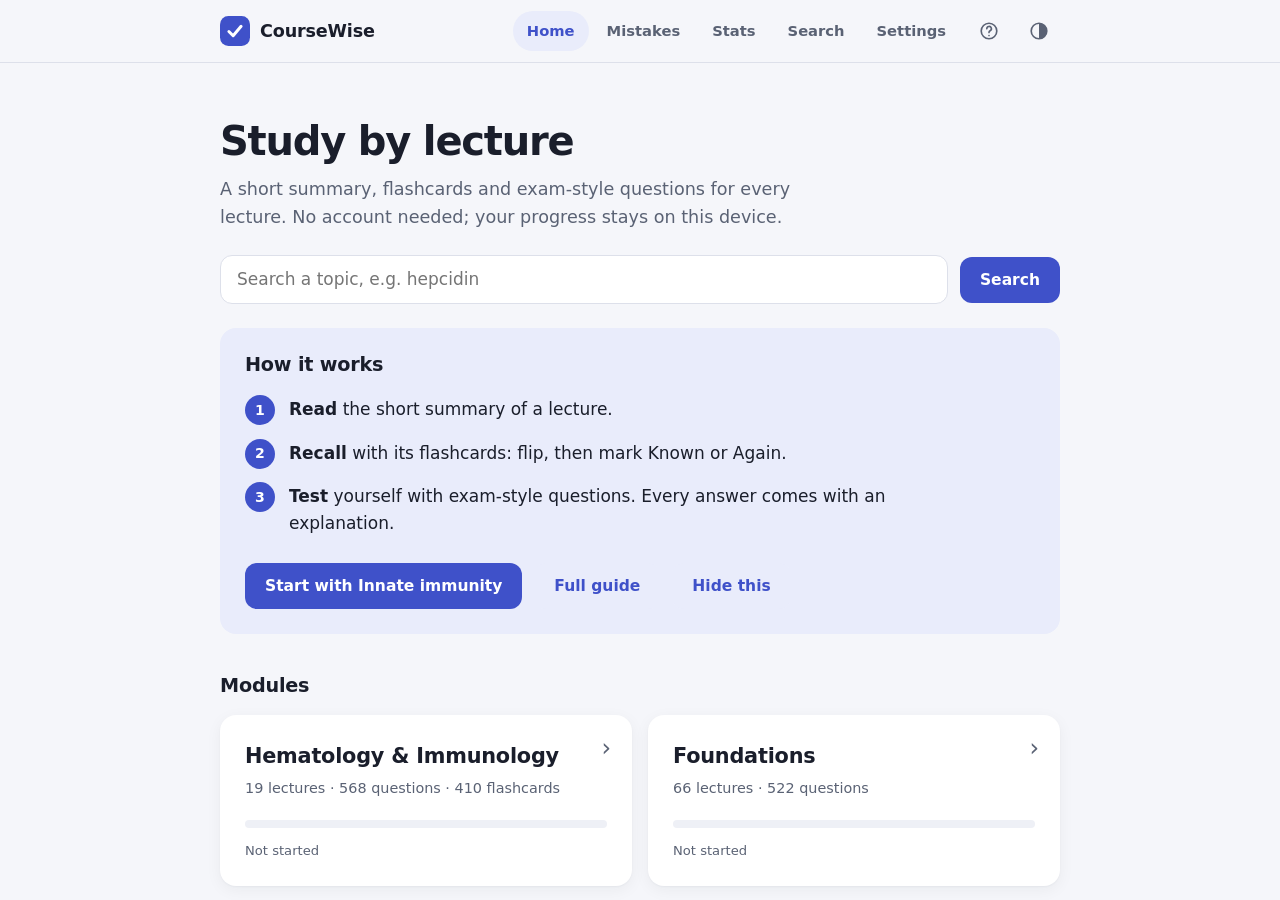
==== commit 59c296c9: "CourseWise redesign + RBC membrane and Thrombosis lectures" ====
--- a/index.html
+++ b/index.html
@@ -6,9 +6,10 @@
 <meta name="robots" content="noindex,nofollow">
 <meta name="referrer" content="no-referrer">
 <meta http-equiv="Content-Security-Policy" content="default-src 'self'; img-src 'self' data: blob:; base-uri 'none'; form-action 'none'; object-src 'none'">
-<meta name="description" content="Personal question bank for LAU medical school modules.">
-<meta name="theme-color" content="#1f6f8b">
-<title>LAU QBank</title>
+<meta name="description" content="Study by lecture: short summaries, flashcards and exam-style questions for your courses.">
+<meta name="theme-color" content="#f5f6fa">
+<meta name="color-scheme" content="light dark">
+<title>CourseWise</title>
 <link rel="icon" href="favicon.svg" type="image/svg+xml">
 <link rel="apple-touch-icon" href="icon-180.png">
 <link rel="manifest" href="manifest.webmanifest">
@@ -18,21 +19,24 @@
 <body>
 <a class="skip" href="#main">Skip to content</a>
 <header class="top">
-  <a class="brand" href="#/" aria-label="LAU QBank home">LAU QBank</a>
+  <a class="brand" href="#/" aria-label="CourseWise home"><svg class="logo" viewBox="0 0 32 32" aria-hidden="true"><rect width="32" height="32" rx="9"/><path d="M9.5 16.5l4.5 4.5 8.5-10"/></svg>CourseWise</a>
   <nav aria-label="Main">
-    <a href="#/" data-nav="home">Home</a>
-    <a href="#/mistakes" data-nav="mistakes">Mistakes</a>
-    <a href="#/stats" data-nav="stats">Stats</a>
-    <a href="#/search" data-nav="search">Search</a>
-    <a href="#/settings" data-nav="settings">Settings</a>
+    <a href="#/" data-nav="home"><svg class="ic" viewBox="0 0 24 24" aria-hidden="true"><path d="M3.5 10.5 12 3.5l8.5 7V19a1.5 1.5 0 0 1-1.5 1.5h-4v-6h-6v6H5A1.5 1.5 0 0 1 3.5 19z"/></svg><span>Home</span></a>
+    <a href="#/mistakes" data-nav="mistakes"><svg class="ic" viewBox="0 0 24 24" aria-hidden="true"><path d="M4 12a8 8 0 1 0 2.6-5.9"/><path d="M4 4.5v4.6h4.6"/></svg><span>Mistakes</span></a>
+    <a href="#/stats" data-nav="stats"><svg class="ic" viewBox="0 0 24 24" aria-hidden="true"><path d="M5 20v-8M12 20V5M19 20v-11"/></svg><span>Stats</span></a>
+    <a href="#/search" data-nav="search"><svg class="ic" viewBox="0 0 24 24" aria-hidden="true"><circle cx="11" cy="11" r="6.5"/><path d="m20 20-4.2-4.2"/></svg><span>Search</span></a>
+    <a href="#/settings" data-nav="settings"><svg class="ic" viewBox="0 0 24 24" aria-hidden="true"><path d="M4 7h9M18 7h2M4 17h2M11 17h9"/><circle cx="15.5" cy="7" r="2.3"/><circle cx="8.5" cy="17" r="2.3"/></svg><span>Settings</span></a>
   </nav>
-  <button class="icon" id="themeBtn" type="button" aria-label="Switch between light and dark mode" title="Light / dark">◐</button>
+  <a class="icon" href="#/about" data-nav="about" aria-label="Help: how the site works" title="Help"><svg class="ic" viewBox="0 0 24 24" aria-hidden="true"><circle cx="12" cy="12" r="8.5"/><path d="M9.6 9.6a2.5 2.5 0 1 1 3.6 2.2c-.8.5-1.2 1-1.2 1.9"/><path d="M12 16.9v.1"/></svg></a>
+  <button class="icon" id="themeBtn" type="button" aria-label="Switch between light and dark mode" title="Light / dark"><svg class="ic" viewBox="0 0 24 24" aria-hidden="true"><circle cx="12" cy="12" r="8.5"/><path class="fill" d="M12 3.5a8.5 8.5 0 0 1 0 17z"/></svg></button>
 </header>
-<div id="offline" class="banner" hidden role="status">You are offline. Saved questions still work; progress is stored on this device.</div>
-<main id="main" tabindex="-1"><p class="mute">Loading questions…</p></main>
+<div id="offline" class="banner" hidden role="status">You are offline. Saved lectures still work; progress is stored on this device.</div>
+<div id="update" class="banner new" hidden role="status">A newer version of the site is ready. <button class="btn sm" id="updBtn" type="button">Reload</button></div>
+<main id="main" tabindex="-1"><p class="mute loading" role="status">Loading lectures…</p></main>
+<footer class="foot"><a href="#/">Home</a> · <a href="#/about">Help</a> · <a href="#/settings">Settings</a><span id="built"></span><br>Progress is saved on this device only.</footer>
 <div id="live" class="sr" aria-live="polite"></div>
 <dialog id="dlg" aria-labelledby="dlgT"><h2 id="dlgT"></h2><div id="dlgB"></div><div class="row end"><button class="btn ghost" id="dlgNo" type="button">Cancel</button><button class="btn" id="dlgYes" type="button">OK</button></div></dialog>
-<noscript><p style="padding:16px">This question bank needs JavaScript turned on.</p></noscript>
+<noscript><p class="banner">This study site needs JavaScript turned on.</p></noscript>
 <script src="app.js"></script>
 </body>
 </html>
--- a/style.css
+++ b/style.css
@@ -1,125 +1,256 @@
-/* LAU QBank: one narrow column, system fonts, light + dark themes. */
-:root{--bg:#f4f5f2;--card:#fff;--ink:#1c2225;--mute:#5b656c;--line:#dfe3e1;--acc:#1b6681;--accbg:#e4f0f4;--ok:#17703f;--okbg:#e4f3eb;--bad:#ad241c;--badbg:#fbeae9;--flag:#9a6200;--flagbg:#fdf3dc;color-scheme:light}
-@media (prefers-color-scheme:dark){:root:not([data-theme="light"]){--bg:#14181a;--card:#1d2225;--ink:#e6e9ea;--mute:#a3adb3;--line:#30373b;--acc:#7cc0da;--accbg:#1a2b33;--ok:#6fcf97;--okbg:#14301f;--bad:#f28b82;--badbg:#3a1d1b;--flag:#f0c060;--flagbg:#3a2f14;color-scheme:dark}}
-:root[data-theme="dark"]{--bg:#14181a;--card:#1d2225;--ink:#e6e9ea;--mute:#a3adb3;--line:#30373b;--acc:#7cc0da;--accbg:#1a2b33;--ok:#6fcf97;--okbg:#14301f;--bad:#f28b82;--badbg:#3a1d1b;--flag:#f0c060;--flagbg:#3a2f14;color-scheme:dark}
+/* CourseWise stylesheet (design pass, Nov 2026).
+   Look: calm and roomy. Soft grey page, white cards without outlines, one indigo accent, green/red only for right/wrong.
+   Sections: tokens · base · header, menu, footer · building blocks · quiz · results · reading pages · flashcards · phone · motion · print
+   Notes: system fonts only. The page's Content-Security-Policy blocks inline style attributes, so every style lives here.
+          Spacing steps: 4 8 12 16 24 32 48. Text on background is at least 4.5:1 in both themes (checked). */
+
+/* ---------- tokens ---------- */
+:root{
+ --bg:#f5f6fa;--card:#fff;--soft:#eef0f6;--ink:#1a1e2b;--mute:#5a6274;--line:#dde0ea;--edge:transparent;
+ --acc:#3f51c9;--accbg:#e9ecfb;--onacc:#fff;--ok:#1f7a3d;--okbg:#e3f4e8;--bad:#c0312b;--badbg:#fcebea;--flag:#8a5a00;--flagbg:#fdf2d8;
+ --shadow:0 1px 2px rgba(26,30,43,.04),0 4px 16px rgba(26,30,43,.05);--lift:0 2px 4px rgba(26,30,43,.05),0 10px 28px rgba(26,30,43,.09);
+ --r:16px;--rs:12px;--ease:cubic-bezier(.2,.8,.2,1);color-scheme:light}
+@media (prefers-color-scheme:dark){:root:not([data-theme="light"]){
+ --bg:#111318;--card:#1a1d25;--soft:#232733;--ink:#e9ebf1;--mute:#a4abba;--line:#30354a;--edge:#262a36;
+ --acc:#9aaaff;--accbg:#252c4a;--onacc:#111318;--ok:#6dd68a;--okbg:#16301f;--bad:#ff8f88;--badbg:#3a1c1e;--flag:#f2c14e;--flagbg:#372d12;
+ --shadow:none;--lift:0 8px 24px rgba(0,0,0,.35);color-scheme:dark}}
+:root[data-theme="dark"]{
+ --bg:#111318;--card:#1a1d25;--soft:#232733;--ink:#e9ebf1;--mute:#a4abba;--line:#30354a;--edge:#262a36;
+ --acc:#9aaaff;--accbg:#252c4a;--onacc:#111318;--ok:#6dd68a;--okbg:#16301f;--bad:#ff8f88;--badbg:#3a1c1e;--flag:#f2c14e;--flagbg:#372d12;
+ --shadow:none;--lift:0 8px 24px rgba(0,0,0,.35);color-scheme:dark}
+
+/* ---------- base ---------- */
 *{box-sizing:border-box}
-html{-webkit-text-size-adjust:100%}
-body{margin:0;background:var(--bg);color:var(--ink);font:16px/1.55 -apple-system,BlinkMacSystemFont,"Segoe UI",Roboto,Helvetica,Arial,sans-serif;overflow-wrap:anywhere}
-a{color:var(--acc)}
-:focus-visible{outline:3px solid var(--acc);outline-offset:2px;border-radius:4px}
+html{-webkit-text-size-adjust:100%;scroll-padding:84px 0 160px}
+body{margin:0;min-height:100vh;display:flex;flex-direction:column;background:var(--bg);color:var(--ink);
+ font:1.0625rem/1.6 system-ui,-apple-system,BlinkMacSystemFont,"Segoe UI",Roboto,Helvetica,Arial,sans-serif;overflow-wrap:anywhere;-webkit-font-smoothing:antialiased}
+a{color:var(--acc);text-underline-offset:3px}
+button,input,select{font:inherit;color:inherit}
+label{cursor:pointer}
+:focus-visible{outline:3px solid var(--acc);outline-offset:2px;border-radius:6px}
 .sr{position:absolute;width:1px;height:1px;overflow:hidden;clip:rect(0 0 0 0);white-space:nowrap}
-.skip{position:absolute;left:-999px;top:0;background:var(--card);padding:8px 12px;z-index:10}.skip:focus{left:8px;top:8px}
-.top{display:flex;align-items:center;gap:8px 14px;flex-wrap:wrap;max-width:900px;margin:0 auto;padding:10px max(16px,env(safe-area-inset-right)) 6px max(16px,env(safe-area-inset-left))}
-.brand{font-weight:700;font-size:19px;color:var(--ink);text-decoration:none;margin-right:auto}
-nav{display:flex;gap:2px;flex-wrap:wrap}
-nav a{padding:6px 10px;border-radius:8px;text-decoration:none;color:var(--mute);font-weight:600;font-size:14px}
-nav a[aria-current="page"]{background:var(--accbg);color:var(--acc)}
-.icon{background:transparent;border:1px solid var(--line);color:var(--ink);border-radius:8px;min-width:36px;min-height:36px;font-size:17px;cursor:pointer}
-.banner{background:var(--flagbg);color:var(--ink);text-align:center;padding:6px 16px;font-size:14px}
-main{max-width:900px;margin:0 auto;padding:8px max(16px,env(safe-area-inset-right)) 80px max(16px,env(safe-area-inset-left))}
+.skip{position:absolute;left:-999px;top:0;background:var(--card);padding:8px 12px;z-index:30;border-radius:8px}.skip:focus{left:8px;top:8px}
+h1{font-size:1.75rem;line-height:1.2;letter-spacing:-.02em;font-weight:750;margin:16px 0 8px}
+h2{font-size:1.2rem;line-height:1.3;letter-spacing:-.01em;font-weight:700;margin:40px 0 12px}
+h3{font-size:1rem;margin:16px 0 8px}
+.mute{color:var(--mute);font-size:.9rem}.small{font-size:.82rem}.mt{margin-top:24px}
+.sub{color:var(--mute);margin:-6px 0 12px;max-width:60ch}
+.plain{font-weight:400!important}
+kbd{font:600 .75rem ui-monospace,SFMono-Regular,Menlo,monospace;border:1px solid var(--line);border-bottom-width:2px;border-radius:6px;padding:1px 6px;background:var(--card)}
+mark{background:var(--flagbg);color:inherit;border-radius:4px;padding:0 2px}
+
+/* ---------- header, menu, footer ---------- */
+.top{position:sticky;top:0;z-index:20;display:flex;align-items:center;gap:8px;background:var(--bg);padding:10px max(20px,calc((100vw - 880px)/2 + 20px));border-bottom:1px solid var(--line)}
+.brand{display:flex;align-items:center;gap:10px;font-weight:750;font-size:1.1rem;letter-spacing:-.01em;color:var(--ink);text-decoration:none;margin-right:auto;padding:4px 0}
+.logo{width:30px;height:30px;flex:none}.logo rect{fill:var(--acc)}.logo path{fill:none;stroke:var(--onacc);stroke-width:3.2;stroke-linecap:round;stroke-linejoin:round}
+.ic{width:22px;height:22px;fill:none;stroke:currentColor;stroke-width:1.8;stroke-linecap:round;stroke-linejoin:round;flex:none}.ic .fill{fill:currentColor;stroke:none}
+.top nav{display:flex;gap:4px}
+.top nav a{display:flex;align-items:center;gap:6px;padding:8px 14px;border-radius:99px;text-decoration:none;color:var(--mute);font-weight:600;font-size:.92rem;white-space:nowrap;transition:background .15s,color .15s}
+.top nav .ic{display:none}
+.top nav a:hover{color:var(--ink);background:var(--soft)}
+.top nav a[aria-current="page"]{background:var(--accbg);color:var(--acc)}
+.icon{display:inline-grid;place-items:center;background:transparent;border:0;color:var(--mute);border-radius:99px;width:42px;height:42px;cursor:pointer;text-decoration:none;transition:background .15s,color .15s}
+.icon:hover,.icon[aria-current="page"]{background:var(--soft);color:var(--ink)}
+.banner{background:var(--flagbg);color:var(--ink);text-align:center;padding:10px 16px;font-size:.9rem}
+.banner.new{background:var(--accbg)}.banner .btn{margin-left:8px}
+main{flex:1;width:100%;max-width:880px;margin:0 auto;padding:16px max(20px,env(safe-area-inset-right)) 64px max(20px,env(safe-area-inset-left))}
 main:focus{outline:none}
-h1{font-size:23px;line-height:1.25;margin:10px 0 4px}h2{font-size:17px;margin:22px 0 8px}h3{font-size:15px;margin:14px 0 6px}
-.mute{color:var(--mute);font-size:14px}.small{font-size:13px}
-.crumbs{font-size:14px;color:var(--mute);margin-top:6px}.crumbs a{text-decoration:none;font-weight:600}
-.card{background:var(--card);border:1px solid var(--line);border-radius:12px;padding:16px;margin:12px 0}
-.row{display:flex;gap:10px;align-items:center;flex-wrap:wrap}.row.end{justify-content:flex-end;margin-top:14px}.grow{flex:1;min-width:0}
-button,input,select{font:inherit;color:inherit}
-.btn{display:inline-block;background:var(--acc);color:var(--bg);border:1px solid var(--acc);border-radius:9px;padding:9px 16px;font-weight:600;font-size:15px;cursor:pointer;text-decoration:none;min-height:40px}
-.btn.ghost{background:transparent;color:var(--acc)}.btn.sm{padding:5px 11px;font-size:13px;min-height:32px}.btn.danger{background:var(--bad);border-color:var(--bad)}
-.btn:disabled{opacity:.45;cursor:default}
-input[type=text],input[type=search],input[type=number],select{background:var(--card);border:1px solid var(--line);border-radius:8px;padding:8px 10px;min-height:40px}
-input[type=number]{width:84px}
-input[type=search]{width:100%}
-label{cursor:pointer}
-.grid{display:grid;grid-template-columns:repeat(auto-fill,minmax(250px,1fr));gap:12px;margin:12px 0}
-.tile{display:block;background:var(--card);border:1px solid var(--line);border-radius:12px;padding:16px;text-decoration:none;color:var(--ink)}
-.tile:hover{border-color:var(--acc)}.tile b{font-size:18px;display:block}
-.bar{height:8px;background:var(--line);border-radius:99px;overflow:hidden;margin:8px 0 4px;display:flex}
-.bar i{display:block;height:100%;background:var(--ok)}.bar i.w{background:var(--bad)}
-.kpis{display:flex;gap:8px 22px;flex-wrap:wrap;margin:8px 0}.kpis div{font-size:14px;color:var(--mute)}.kpis b{display:block;font-size:20px;color:var(--ink);font-variant-numeric:tabular-nums}
+.loading{padding:64px 0;text-align:center}
+.foot{text-align:center;color:var(--mute);font-size:.82rem;line-height:2;padding:24px 16px max(28px,env(safe-area-inset-bottom))}
+.foot a{color:var(--mute);font-weight:600;display:inline-block;padding:4px}
+
+/* ---------- building blocks ---------- */
+.crumbs{font-size:.88rem;color:var(--mute);margin-top:8px}.crumbs a{text-decoration:none;font-weight:600;display:inline-block;padding:4px 0;color:var(--mute)}.crumbs a:hover{color:var(--acc)}.crumbs span{opacity:.55;margin:0 2px}
+.card{background:var(--card);border:1px solid var(--edge);border-radius:var(--r);padding:24px;margin:16px 0;box-shadow:var(--shadow)}
+.card h2{margin-top:0}
+.card>:first-child{margin-top:0}.card>:last-child{margin-bottom:0}
+.card.resume{padding:20px 24px}
+.card.resume b{font-size:1.05rem}
+.card.empty{text-align:center;padding:48px 24px}.card.empty p{margin:8px auto 20px;max-width:44ch}
+.card.empty::before{content:attr(data-icon);display:grid;place-items:center;width:56px;height:56px;margin:0 auto 16px;border-radius:50%;background:var(--accbg);color:var(--acc);font-size:1.5rem;font-weight:700}
+.card.empty b{font-size:1.15rem}
+.err{background:var(--badbg);border-color:var(--bad)}
+.row{display:flex;gap:12px;align-items:center;flex-wrap:wrap}.row.end{justify-content:flex-end;margin-top:24px}.grow{flex:1;min-width:0}
+.actions{margin-top:16px}
+.btn{display:inline-flex;align-items:center;justify-content:center;gap:8px;background:var(--acc);color:var(--onacc);border:0;border-radius:var(--rs);padding:10px 20px;font-weight:650;font-size:.97rem;line-height:1.3;cursor:pointer;text-decoration:none;min-height:46px;text-align:center;transition:transform .12s,filter .15s,background .15s}
+.btn:hover:not(:disabled){filter:brightness(1.1)}
+.btn:active:not(:disabled){transform:scale(.97)}
+.btn.ghost{background:var(--accbg);color:var(--acc)}.btn.ghost:hover:not(:disabled){filter:brightness(.97)}
+.btn.sm{padding:6px 14px;font-size:.85rem;min-height:36px;border-radius:10px}
+.btn.danger{background:var(--bad);color:var(--onacc)}
+.btn.known{background:var(--ok);color:var(--onacc)}.btn.again{background:var(--bad);color:var(--onacc)}
+.btn:disabled{opacity:.4;cursor:default}
+.btn kbd{background:transparent;border-color:currentColor;color:inherit;opacity:.8}
+.cnt{font-size:.8em;font-weight:700;opacity:.75;font-variant-numeric:tabular-nums}
+input[type=text],input[type=search],input[type=number],select{background:var(--card);border:1.5px solid var(--line);border-radius:var(--rs);padding:10px 16px;min-height:46px;transition:border-color .15s}
+input[type=text]:focus,input[type=search]:focus,input[type=number]:focus{border-color:var(--acc);outline:none;box-shadow:0 0 0 3px var(--accbg)}
+input[type=number]{width:92px}input[type=search]{width:100%}
+input[type=checkbox],input[type=radio]{width:18px;height:18px;accent-color:var(--acc);flex:none}
+.hero{padding:40px 0 8px}.hero h1{font-size:2.5rem;line-height:1.1;letter-spacing:-.03em;margin:0 0 12px}.hero>p{color:var(--mute);font-size:1.1rem;margin:0 0 24px;max-width:52ch}
+.hero .today{margin:16px 0 0;font-size:.92rem}
+.intro{background:var(--accbg);box-shadow:none;border-color:transparent}
+.steps{margin:8px 0 20px;padding:0;list-style:none;counter-reset:s;max-width:60ch}
+.steps li{counter-increment:s;position:relative;padding:6px 0 6px 44px;margin:4px 0}
+.steps li::before{content:counter(s);position:absolute;left:0;top:5px;width:30px;height:30px;border-radius:50%;background:var(--acc);color:var(--onacc);display:grid;place-items:center;font-weight:700;font-size:.88rem}
+.grid{display:grid;grid-template-columns:repeat(auto-fill,minmax(280px,1fr));gap:16px;margin:16px 0}
+.grid.three{grid-template-columns:repeat(auto-fit,minmax(230px,1fr))}
+.grid.three .card{margin:0;display:flex;flex-direction:column;gap:4px}.grid.three .card p{margin:0 0 16px;flex:1}.grid.three .card h2{margin:0 0 4px;font-size:1.3rem}
+.step{font-size:.74rem;font-weight:700;letter-spacing:.08em;text-transform:uppercase;color:var(--acc)}
+.tile{position:relative;display:flex;flex-direction:column;gap:4px;background:var(--card);border:1px solid var(--edge);border-radius:var(--r);padding:24px;text-decoration:none;color:var(--ink);box-shadow:var(--shadow);transition:box-shadow .2s,transform .2s var(--ease)}
+.tile:hover{box-shadow:var(--lift);transform:translateY(-2px)}
+.tile b{font-size:1.3rem;letter-spacing:-.01em;padding-right:28px}
+.tile .bar{margin:16px 0 8px}
+.goto{position:absolute;right:20px;top:20px;font-size:1.5rem;line-height:1;color:var(--mute);transition:transform .2s var(--ease),color .2s}.tile:hover .goto{transform:translateX(3px);color:var(--acc)}
+.pills{display:flex;gap:6px;flex-wrap:wrap;margin-top:8px}
+.bar{height:8px;background:var(--soft);border-radius:99px;overflow:hidden;margin:12px 0 8px;display:flex}
+.bar i{display:block;height:100%;width:0;background:var(--ok)}.bar i.w{background:var(--bad)}
+.kpis{display:flex;gap:12px 32px;flex-wrap:wrap;margin:0 0 4px}.kpis div{font-size:.85rem;color:var(--mute)}.kpis b{display:block;font-size:1.6rem;line-height:1.2;letter-spacing:-.02em;color:var(--ink);font-variant-numeric:tabular-nums}
 .list{list-style:none;margin:0;padding:0}
-.list li{display:flex;gap:10px;align-items:center;flex-wrap:wrap;padding:10px 0;border-top:1px solid var(--line)}.list li:first-child{border-top:0}
-.list .name{flex:1;min-width:170px;font-weight:600;text-decoration:none;color:var(--ink)}.list a.name:hover{color:var(--acc)}
-.pill{display:inline-block;font-size:12px;font-weight:600;color:var(--mute);border:1px solid var(--line);border-radius:99px;padding:1px 9px;white-space:nowrap;font-variant-numeric:tabular-nums}
-.pill.ok{color:var(--ok);border-color:var(--ok)}.pill.bad{color:var(--bad);border-color:var(--bad)}.pill.flag{color:var(--flag);border-color:var(--flag)}
-details.box{background:var(--card);border:1px solid var(--line);border-radius:12px;margin:10px 0;padding:0 16px}
-details.box>summary{cursor:pointer;padding:13px 0;font-weight:700;display:flex;gap:10px;align-items:center;flex-wrap:wrap}
-details.box[open]{padding-bottom:10px}
-fieldset{border:0;padding:0;margin:12px 0}legend{font-weight:700;padding:0;margin-bottom:4px}
-.checks label{display:inline-flex;gap:6px;align-items:center;margin:3px 14px 3px 0;min-height:30px}
-.tree{max-height:320px;overflow:auto;border:1px solid var(--line);border-radius:8px;padding:8px 12px}
-.tree label{display:flex;gap:8px;align-items:flex-start;padding:3px 0}.tree .d{font-weight:700;margin-top:6px}.tree .l{padding-left:22px}.tree .b{font-weight:700;color:var(--acc)}
-/* quiz */
-.qhead{display:flex;gap:8px;align-items:center;flex-wrap:wrap;margin:10px 0 0}
-.timer{font-variant-numeric:tabular-nums;font-weight:700}.timer.low{color:var(--bad)}
-.stem{font-size:17px;margin:10px 0 14px;white-space:pre-wrap}
-.opt{display:flex;gap:10px;width:100%;text-align:left;background:var(--card);color:var(--ink);border:1px solid var(--line);border-radius:10px;margin:8px 0;padding:11px 12px;cursor:pointer;min-height:46px;align-items:flex-start}
-.opt .k{font-weight:700;min-width:1.3em}
-.opt:hover:not(:disabled){border-color:var(--acc)}
-.opt[aria-checked="true"]{border-color:var(--acc);background:var(--accbg)}
+.list li{display:flex;gap:6px 8px;align-items:center;flex-wrap:wrap;padding:14px 0;border-top:1px solid var(--soft)}.list li:first-child{border-top:0}
+.list .name{flex:1;min-width:180px;font-weight:600;text-decoration:none;color:var(--ink);padding:2px 0}.list a.name:hover{color:var(--acc)}
+.pill{display:inline-block;font-size:.76rem;font-weight:600;color:var(--mute);background:var(--soft);border-radius:99px;padding:3px 10px;white-space:nowrap;font-variant-numeric:tabular-nums}
+.pill.ok{color:var(--ok);background:var(--okbg)}.pill.bad{color:var(--bad);background:var(--badbg)}.pill.flag{color:var(--flag);background:var(--flagbg)}
+.pill.strong{background:var(--accbg);color:var(--acc)}
+details.box{background:var(--card);border:1px solid var(--edge);border-radius:var(--r);margin:12px 0;padding:0 24px;box-shadow:var(--shadow)}
+details.box>summary{cursor:pointer;padding:18px 0;font-weight:650;display:flex;gap:8px;align-items:center;flex-wrap:wrap;list-style:none}
+details.box>summary::after{content:"";width:9px;height:9px;border-right:2px solid var(--mute);border-bottom:2px solid var(--mute);transform:rotate(45deg);margin:0 4px 4px auto;transition:transform .2s;flex:none}
+details.box[open]>summary::after{transform:rotate(-135deg);margin-bottom:-4px}
+details.box>summary::-webkit-details-marker{display:none}
+details.box[open]{padding-bottom:20px}
+details.box .more{margin:12px 0 0}
+fieldset{border:0;padding:0;margin:20px 0}legend{font-weight:700;padding:0;margin-bottom:6px}
+.checks label{display:inline-flex;gap:8px;align-items:center;margin:4px 16px 4px 0;min-height:36px}
+.tree{max-height:320px;overflow:auto;background:var(--soft);border-radius:var(--rs);padding:8px 16px;margin-top:10px}
+.tree label{display:flex;gap:10px;align-items:flex-start;padding:6px 0}.tree .d{font-weight:700;margin-top:8px}.tree .l{padding-left:24px}.tree .b{font-weight:700;color:var(--acc)}
+.tree input{margin-top:4px}
+.covers{font-size:1.1rem;color:var(--mute);max-width:64ch;margin:0 0 24px}.covers b{color:var(--ink)}
+.cardrow{margin-top:20px;padding-top:16px;border-top:1px solid var(--soft)}
+.setrow{display:flex;gap:8px;align-items:center;flex-wrap:wrap;margin:0 0 16px}
+.setrow>.mute{margin-right:4px}
+.seg{background:var(--soft);color:var(--ink);border:0;border-radius:99px;padding:7px 16px;font-size:.88rem;font-weight:600;cursor:pointer;min-height:38px;transition:background .15s,color .15s}
+.seg:hover{background:var(--accbg)}
+.seg.on{background:var(--acc);color:var(--onacc)}
+.pager{display:grid;grid-template-columns:1fr 1fr;gap:16px;margin:40px 0 0}
+.pager a{display:flex;flex-direction:column;gap:2px;background:var(--card);border:1px solid var(--edge);border-radius:var(--r);padding:16px 20px;text-decoration:none;color:var(--ink);box-shadow:var(--shadow);transition:box-shadow .2s,transform .2s var(--ease)}
+.pager a:hover{box-shadow:var(--lift);transform:translateY(-2px)}.pager a.r{text-align:right}
+table{width:100%;border-collapse:collapse;font-size:.9rem}th,td{padding:10px 8px;border-bottom:1px solid var(--soft);text-align:left;vertical-align:top}
+th{font-size:.78rem;text-transform:uppercase;letter-spacing:.05em;color:var(--mute);font-weight:700}
+td.n,th.n{text-align:right;font-variant-numeric:tabular-nums;white-space:nowrap}tr.d td{font-weight:700;background:var(--soft)}
+td a{text-decoration:none;color:var(--ink)}td a:hover{color:var(--acc)}
+.tablewrap{overflow-x:auto}
+dialog{border:0;border-radius:var(--r);background:var(--card);color:var(--ink);max-width:min(440px,92vw);padding:24px;box-shadow:var(--lift)}
+dialog::backdrop{background:rgba(10,12,20,.5)}dialog h2{margin-top:0}
+
+/* ---------- quiz ---------- */
+.qhead{display:flex;gap:8px;align-items:center;flex-wrap:wrap;margin:8px 0 0}
+.timer{font-variant-numeric:tabular-nums;font-weight:700;background:var(--soft);border-radius:99px;padding:4px 12px}.timer.low{color:var(--bad);background:var(--badbg)}
+.progressline{height:6px;background:var(--soft);border-radius:99px;overflow:hidden;margin:16px 0 0}.progressline i{display:block;height:100%;width:0;background:var(--acc);border-radius:99px}
+.stem{font-size:1.2rem;line-height:1.6;margin:28px 0 24px;white-space:pre-wrap;max-width:70ch}
+.opt{display:flex;gap:14px;width:100%;text-align:left;background:var(--card);color:var(--ink);border:1.5px solid var(--line);border-radius:14px;margin:10px 0;padding:14px 16px;cursor:pointer;min-height:56px;align-items:flex-start;line-height:1.5;transition:border-color .15s,background .15s,transform .12s}
+.opt .k{display:inline-grid;place-items:center;width:28px;height:28px;border-radius:50%;background:var(--soft);font-size:.82rem;font-weight:700;flex:none;margin-top:-2px;transition:background .15s,color .15s}
+.opt:hover:not(:disabled){border-color:var(--acc);background:var(--accbg)}
+.opt:active:not(:disabled){transform:scale(.99)}
+.opt[aria-checked="true"]{border-color:var(--acc);background:var(--accbg)}.opt[aria-checked="true"] .k{background:var(--acc);color:var(--onacc)}
 .opt.right{border-color:var(--ok);background:var(--okbg)}.opt.wrong{border-color:var(--bad);background:var(--badbg)}
+.opt.right .k{background:var(--ok);color:var(--onacc)}.opt.wrong .k{background:var(--bad);color:var(--onacc)}
 .opt:disabled{cursor:default;color:var(--ink);opacity:1}
-.exp{border-left:4px solid var(--acc);padding:2px 0 2px 14px;margin-top:14px}
-.exp.good{border-color:var(--ok)}.exp.poor{border-color:var(--bad)}
-.exp ul{padding-left:0;list-style:none;margin:8px 0}.exp li{margin:4px 0}.exp p{margin:6px 0}
-.navgrid{display:flex;flex-wrap:wrap;gap:6px;margin:10px 0}
-.navgrid button{min-width:38px;min-height:34px;border-radius:7px;border:1px solid var(--line);background:var(--card);cursor:pointer;font-size:13px;font-variant-numeric:tabular-nums}
-.navgrid button.done{background:var(--accbg);border-color:var(--acc)}.navgrid button.ok{background:var(--okbg);border-color:var(--ok)}.navgrid button.no{background:var(--badbg);border-color:var(--bad)}
+div.opt{cursor:default}
+.exp{background:var(--card);border:1px solid var(--edge);border-left:5px solid var(--acc);border-radius:var(--rs);padding:20px 24px;margin-top:24px;max-width:70ch;box-shadow:var(--shadow)}
+.exp>b{font-size:1.1rem}
+.exp.good{border-left-color:var(--ok)}.exp.good>b{color:var(--ok)}.exp.poor{border-left-color:var(--bad)}.exp.poor>b{color:var(--bad)}
+.exp ul{padding-left:0;list-style:none;margin:12px 0}.exp li{margin:8px 0}.exp p{margin:8px 0}
+.navgrid{display:flex;flex-wrap:wrap;gap:8px;margin:12px 0;max-height:30vh;overflow:auto;padding:4px}
+.navgrid button{min-width:42px;min-height:38px;border-radius:10px;border:0;background:var(--soft);cursor:pointer;font-size:.82rem;font-weight:600;font-variant-numeric:tabular-nums}
+.navgrid button.done{background:var(--accbg);color:var(--acc)}.navgrid button.ok{background:var(--okbg);color:var(--ok)}.navgrid button.no{background:var(--badbg);color:var(--bad)}
 .navgrid button.cur{outline:3px solid var(--acc);outline-offset:1px}.navgrid button.fl{box-shadow:inset 0 -4px 0 var(--flag)}
-.flagbtn[aria-pressed="true"]{background:var(--flagbg);border-color:var(--flag);color:var(--flag)}
-.sticky{position:sticky;bottom:0;background:var(--bg);padding:10px 0 max(10px,env(safe-area-inset-bottom));border-top:1px solid var(--line);margin-top:14px}
-table{width:100%;border-collapse:collapse;font-size:14px}th,td{padding:7px 6px;border-bottom:1px solid var(--line);text-align:left;vertical-align:top}
-td.n,th.n{text-align:right;font-variant-numeric:tabular-nums;white-space:nowrap}tr.d td{font-weight:700;background:var(--accbg)}
-.tablewrap{overflow-x:auto}
-kbd{font:600 12px ui-monospace,Menlo,monospace;border:1px solid var(--line);border-bottom-width:2px;border-radius:5px;padding:1px 6px;background:var(--card)}
-dialog{border:1px solid var(--line);border-radius:12px;background:var(--card);color:var(--ink);max-width:min(440px,92vw);padding:18px}
-dialog::backdrop{background:rgba(0,0,0,.45)}dialog h2{margin-top:0}
-mark{background:var(--flagbg);color:inherit;border-radius:3px}
-.err{border-color:var(--bad);background:var(--badbg)}
-@media (max-width:560px){h1{font-size:20px}.stem{font-size:16px}.btn{padding:9px 13px}.top{padding-top:8px}}
-@media (prefers-reduced-motion:reduce){*{scroll-behavior:auto!important;transition:none!important}}
-@media print{.top,.sticky,.banner{display:none}}
-@media (max-width:560px){.icon{order:1}nav{order:2;width:100%}nav a{padding:5px 8px}}
-
-/* ---- v2.1: lecture pages, summaries, flashcards ---- */
-body{font-size:16.5px}
-.top{border-bottom:1px solid var(--line);max-width:none;padding-left:max(16px,calc((100vw - 900px)/2 + 16px));padding-right:max(16px,calc((100vw - 900px)/2 + 16px));background:var(--card)}
-.hero{padding:26px 0 8px}.hero h1{font-size:30px;letter-spacing:-.01em;margin:0 0 6px}.hero p{color:var(--mute);margin:0 0 16px;max-width:60ch}
-.card h2{margin-top:0}
-.card.resume{border-left:4px solid var(--acc)}
-.grid.three{grid-template-columns:repeat(auto-fit,minmax(220px,1fr))}
-.grid.three .card{margin:0;display:flex;flex-direction:column;gap:6px}.grid.three .card p{margin:0 0 8px;flex:1}
-.tile{transition:border-color .15s,transform .15s;box-shadow:0 1px 2px rgba(0,0,0,.04)}.tile:hover{transform:translateY(-1px)}
-.covers{font-size:17px;color:var(--ink);max-width:70ch;margin:6px 0 16px}
-.cardrow{margin-top:14px;padding-top:12px;border-top:1px solid var(--line)}
-.pill.strong{background:var(--accbg);color:var(--acc);border-color:transparent}
-.plain{font-weight:400!important}
-.crumbs span{opacity:.6}
-.progressline{height:4px;background:var(--line);border-radius:99px;overflow:hidden;margin:10px 0 0}.progressline i{display:block;height:100%;background:var(--acc)}
-.opt .k{display:inline-grid;place-items:center;min-width:26px;height:26px;border-radius:50%;border:1px solid var(--line);font-size:13px;flex:none}
-.opt.right .k{border-color:var(--ok);color:var(--ok)}.opt.wrong .k{border-color:var(--bad);color:var(--bad)}
-/* summary: calm reading page */
-.prose{max-width:70ch;font-size:18px;line-height:1.75;margin:0 auto;padding-top:6px}
-.prose h1{font-size:30px;line-height:1.2;margin:18px 0 10px;letter-spacing:-.01em}
-.prose h2{font-size:21px;margin:44px 0 12px;padding-top:6px}
-.prose p{margin:0 0 18px}.prose ul{margin:0 0 20px;padding-left:22px}.prose li{margin:0 0 10px;padding-left:4px}
-.prose .covers{font-size:18px;color:var(--mute);margin-bottom:8px}
-.prose table{font-size:16px;margin:6px 0 22px}.prose th{font-weight:700}.prose td,.prose th{padding:10px 10px}
-.prose figure{margin:8px 0 26px}.prose img{max-width:100%;height:auto;border:1px solid var(--line);border-radius:10px;background:#fff}
-.prose figcaption{font-size:14px;color:var(--mute);margin-top:6px}
-.callout{background:var(--flagbg);border-left:4px solid var(--flag);border-radius:8px;padding:12px 16px;font-size:16px}
-.prose .next{margin-top:56px;padding-top:8px;border-top:1px solid var(--line)}
-/* flashcards */
-.flash{display:flex;flex-direction:column;justify-content:center;align-items:center;gap:14px;width:100%;min-height:300px;margin:18px 0 0;padding:34px 24px;text-align:center;background:var(--card);color:var(--ink);border:1px solid var(--line);border-radius:16px;cursor:pointer;box-shadow:0 2px 10px rgba(0,0,0,.05)}
-.flash.back{border-color:var(--acc);background:var(--accbg)}
-.flash .side{font-size:12px;font-weight:700;letter-spacing:.08em;text-transform:uppercase;color:var(--mute)}
-.flash .face{font-size:22px;line-height:1.45;max-width:34em;white-space:pre-wrap}
-.flash .extra{font-size:16px;color:var(--mute);max-width:38em}.flash .asked{font-size:14px;color:var(--mute);max-width:38em;border-top:1px solid var(--line);padding-top:12px}
-.flash .hint{font-size:13px;color:var(--mute)}.flash img{max-width:100%;max-height:300px;border-radius:8px;background:#fff}
-.btn.known{background:var(--ok);border-color:var(--ok)}.btn.again{background:var(--bad);border-color:var(--bad)}
-.btn kbd{background:transparent;border-color:currentColor;color:inherit;margin-left:4px;opacity:.85}
-@media (max-width:560px){.prose{font-size:17px}.prose h1{font-size:25px}.flash{min-height:240px;padding:24px 16px}.flash .face{font-size:19px}.hero h1{font-size:25px}}
-/* question-set switch: High-yield (short) / Full */
-.setrow{display:flex;gap:6px 8px;align-items:center;flex-wrap:wrap;margin:0 0 12px;padding-bottom:12px;border-bottom:1px solid var(--line)}
-.seg{background:var(--card);color:var(--ink);border:1px solid var(--line);border-radius:99px;padding:6px 14px;font-size:14px;font-weight:600;cursor:pointer;min-height:36px}
-.seg.on{background:var(--acc);border-color:var(--acc);color:var(--bg)}
+.flagbtn[aria-pressed="true"]{background:var(--flagbg);color:var(--flag)}
+.sticky{position:sticky;bottom:0;background:var(--bg);padding:12px 0 max(12px,env(safe-area-inset-bottom));margin-top:32px;border-top:1px solid var(--line)}
+.sticky details{margin-top:8px}.sticky summary{cursor:pointer;padding:6px 0}
+.sticky .keys{margin:10px 0 0}
+.bar3{flex-wrap:nowrap}.bar3 .btn.grow{flex:1}
+
+/* ---------- results and finished decks ---------- */
+.result{display:flex;gap:24px;align-items:center;flex-wrap:wrap;margin-bottom:8px}
+.result .big{display:block;font-size:1.6rem;letter-spacing:-.02em;line-height:1.2}.result p{margin:6px 0 0}
+.ring{width:120px;height:120px;flex:none}
+.ring circle{fill:none;stroke-width:10}.ring .t{stroke:var(--soft)}
+.ring .v{stroke:var(--acc);stroke-linecap:round;stroke-dasharray:100;stroke-dashoffset:100;transform:rotate(-90deg);transform-origin:60px 60px}
+.ring.good .v{stroke:var(--ok)}.ring.low .v{stroke:var(--bad)}
+.ring text{font-size:26px;font-weight:750;fill:var(--ink);font-variant-numeric:tabular-nums}
+
+/* ---------- reading pages: summary and help ---------- */
+.prose{max-width:68ch;font-size:1.15rem;line-height:1.75;margin:0 auto;padding-top:8px}
+.prose h1{font-size:2.25rem;line-height:1.15;letter-spacing:-.03em;margin:16px 0 12px}
+.prose h2{font-size:1.4rem;margin:56px 0 16px}.prose h2:focus{outline:none}
+.prose p{margin:0 0 20px}.prose ul{margin:0 0 24px;padding-left:24px}.prose li{margin:0 0 10px;padding-left:4px}.prose li::marker{color:var(--acc)}
+.prose .covers{font-size:1.15rem;margin-bottom:8px}
+.prose table{font-size:1rem;margin:8px 0 24px}.prose td,.prose th{padding:12px}
+.prose figure{margin:8px 0 32px}.prose img{max-width:100%;height:auto;border-radius:var(--rs);background:#fff;box-shadow:var(--shadow)}
+.prose figcaption{font-size:.88rem;color:var(--mute);margin-top:8px}
+.prose .steps{margin-bottom:20px}
+.callout{background:var(--flagbg);border-radius:var(--rs);padding:16px 20px;font-size:1.02rem}
+.prose .next{margin-top:64px;padding-top:8px;border-top:1px solid var(--line)}
+.toc{display:flex;gap:8px;flex-wrap:wrap;align-items:center;margin:24px 0 0;line-height:1.3}
+.toc .seg{font-size:.84rem;padding:6px 14px;min-height:34px;text-align:left}
+.help h2{margin-top:44px}
+
+/* ---------- flashcards ---------- */
+.flash{display:flex;flex-direction:column;justify-content:center;align-items:center;gap:16px;width:100%;min-height:340px;margin:24px 0 0;padding:40px 32px;text-align:center;background:var(--card);color:var(--ink);border:1px solid var(--edge);border-radius:24px;cursor:pointer;box-shadow:var(--lift);transition:background .2s}
+.flash.back{background:var(--accbg)}
+.flash .side{font-size:.75rem;font-weight:700;letter-spacing:.1em;text-transform:uppercase;color:var(--acc)}
+.flash .face{font-size:1.5rem;line-height:1.45;letter-spacing:-.01em;max-width:32em;white-space:pre-wrap}
+.flash .extra{font-size:1.02rem;color:var(--mute);max-width:38em}.flash .asked{font-size:.9rem;color:var(--mute);max-width:38em;border-top:1px solid var(--line);padding-top:16px;margin-top:8px}
+.flash .hint{font-size:.82rem;color:var(--mute)}.flash img{max-width:100%;max-height:300px;border-radius:var(--rs);background:#fff}
+
+/* ---------- touch screens and phones ---------- */
+@media (any-pointer:coarse){.btn.sm,.seg{min-height:42px}.navgrid button{min-width:46px;min-height:44px}.keys{display:none}.flash .hint{visibility:hidden}}
+@media (max-width:680px){
+ body{font-size:1.03rem}
+ .top{padding:8px 16px;position:static}
+ /* the menu becomes a bottom tab bar, like a phone app */
+ .top nav{position:fixed;left:0;right:0;bottom:0;z-index:20;gap:0;justify-content:space-around;background:var(--card);border-top:1px solid var(--line);padding:6px 4px max(6px,env(safe-area-inset-bottom))}
+ .top nav a{flex:1;flex-direction:column;gap:2px;padding:6px 2px;font-size:.7rem;border-radius:12px;min-height:50px;justify-content:center}
+ .top nav .ic{display:block}
+ .top nav a:hover{background:transparent}
+ .top nav a[aria-current="page"]{background:transparent;color:var(--acc)}
+ main{padding:8px 16px 48px}
+ .foot{padding-bottom:calc(96px + env(safe-area-inset-bottom))}
+ html{scroll-padding-bottom:180px}
+ /* quiz and flashcards: no tab bar and no footer, so the question gets the screen (the site name still leads home) */
+ body[data-view="quiz"] .top nav,body[data-view="cards"] .top nav,body[data-view="quiz"] .foot,body[data-view="cards"] .foot{display:none}
+ h1{font-size:1.5rem}h2{margin-top:32px}
+ .hero{padding-top:20px}.hero h1{font-size:2rem}.hero>p{font-size:1.03rem}
+ .card,.tile{padding:20px}details.box{padding:0 20px}
+ .stem{font-size:1.1rem;margin:20px 0 16px}
+ .exp{padding:16px 18px}
+ .btn{padding:10px 16px}
+ .wide,.btn kbd,.keys{display:none}
+ .bar3 .btn{white-space:nowrap}
+ .prose{font-size:1.08rem}.prose h1{font-size:1.75rem}.prose h2{font-size:1.25rem;margin-top:44px}
+ .flash{min-height:280px;padding:28px 20px;border-radius:20px}.flash .face{font-size:1.25rem}
+ .pager{grid-template-columns:1fr}.pager a.r{text-align:left}
+ .kpis{gap:12px 24px}.kpis b{font-size:1.4rem}
+ .result{gap:16px}.ring{width:96px;height:96px}
+}
+
+/* ---------- motion: short, quiet, and only for people who have not asked for less ---------- */
+@media (prefers-reduced-motion:no-preference){
+ main.enter{animation:enter .24s var(--ease)}
+ @keyframes enter{from{opacity:0;transform:translateY(8px)}to{opacity:1;transform:none}}
+ .bar i,.progressline i{transition:width .6s var(--ease)}
+ .ring .v{transition:stroke-dashoffset .9s var(--ease) .1s}
+ .opt.pop{animation:pop .32s var(--ease)}
+ @keyframes pop{40%{transform:scale(1.02)}}
+ .opt.shake{animation:shake .32s ease-in-out}
+ @keyframes shake{25%{transform:translateX(-5px)}50%{transform:translateX(4px)}75%{transform:translateX(-2px)}}
+ .exp.reveal{animation:reveal .3s var(--ease)}
+ @keyframes reveal{from{opacity:0;transform:translateY(10px)}to{opacity:1;transform:none}}
+ .flash.flipin{animation:flip .3s var(--ease)}
+ @keyframes flip{from{opacity:.2;transform:perspective(900px) rotateX(-70deg)}to{opacity:1;transform:none}}
+ dialog[open]{animation:reveal .2s var(--ease)}
+ details.box[open]>summary~*{animation:reveal .22s var(--ease)}
+}
+@media (prefers-reduced-motion:reduce){*{scroll-behavior:auto!important;transition:none!important;animation:none!important}}
+
+/* ---------- print (summaries print cleanly) ---------- */
+@media print{.top,.sticky,.banner,.foot,.crumbs,.toc,.next,.pager{display:none!important}body{background:#fff;color:#000}.prose{max-width:none;font-size:11.5pt}.card,details.box{box-shadow:none}}
